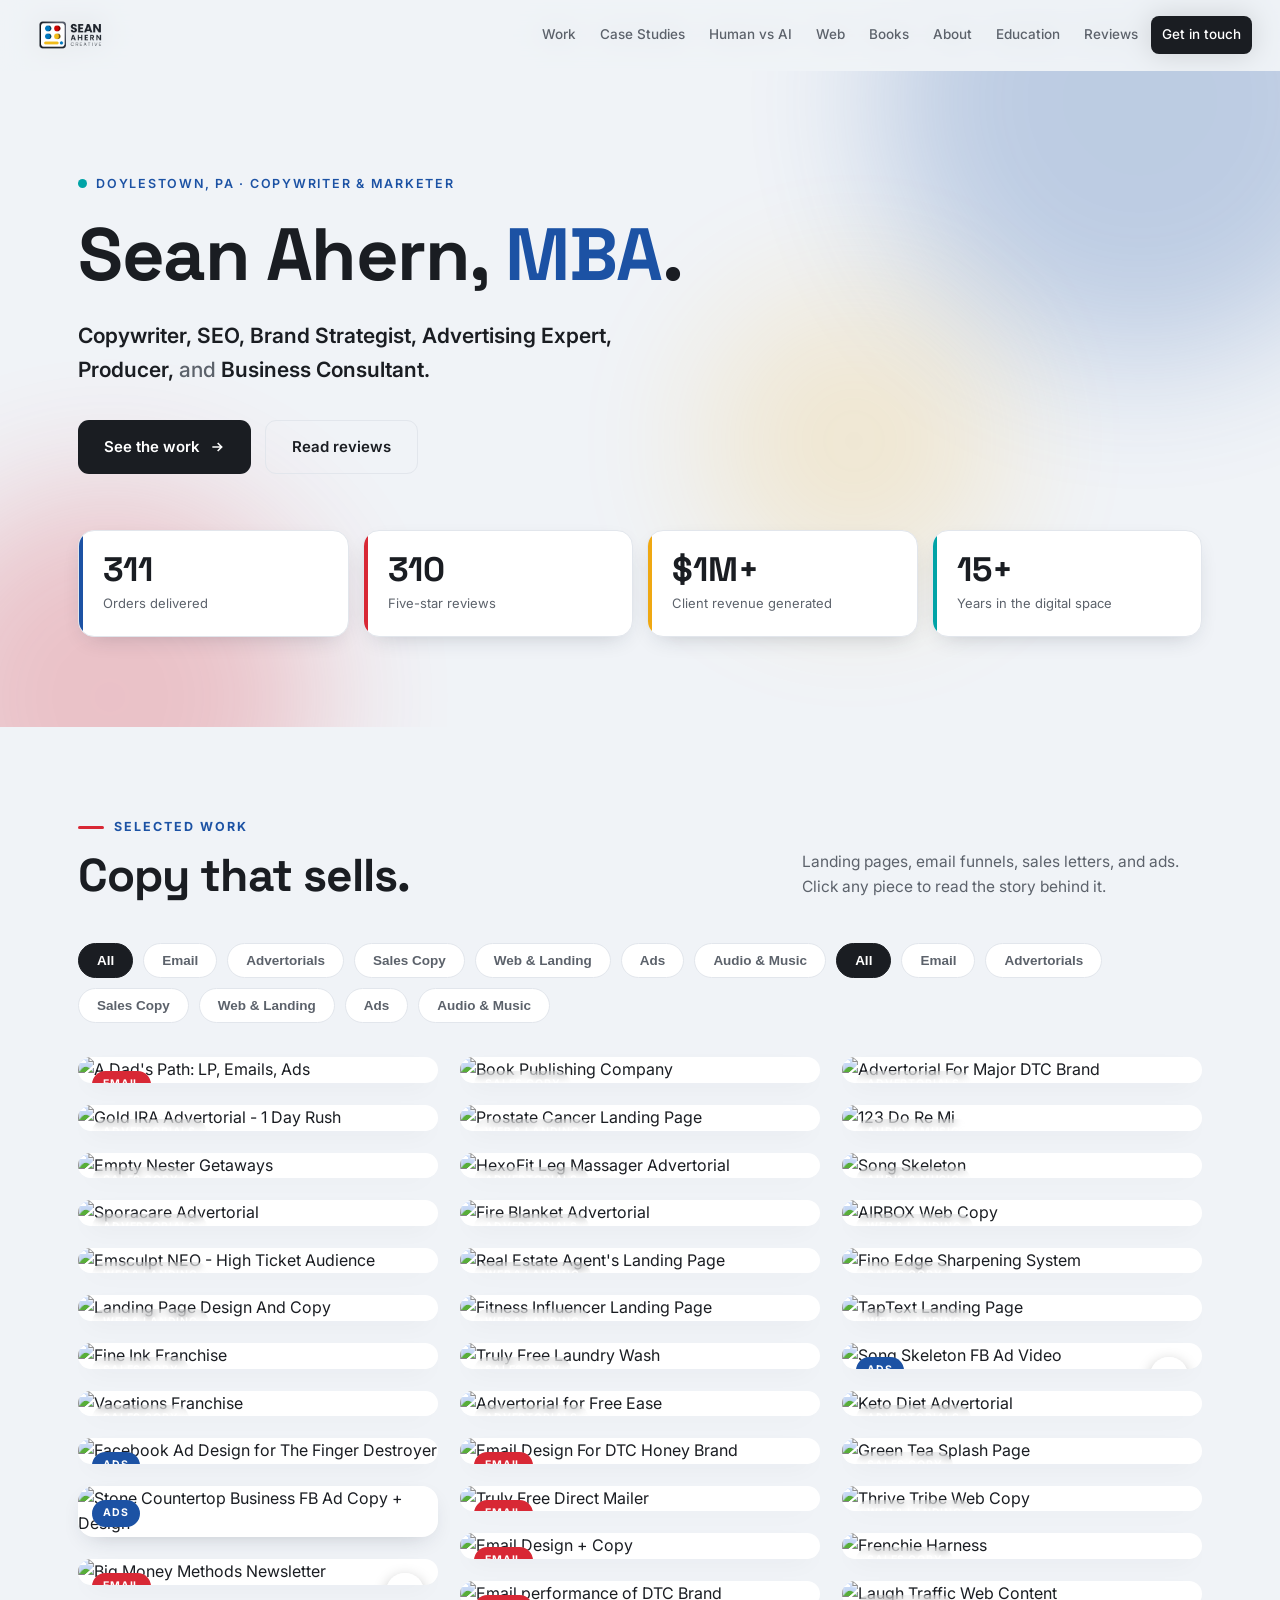
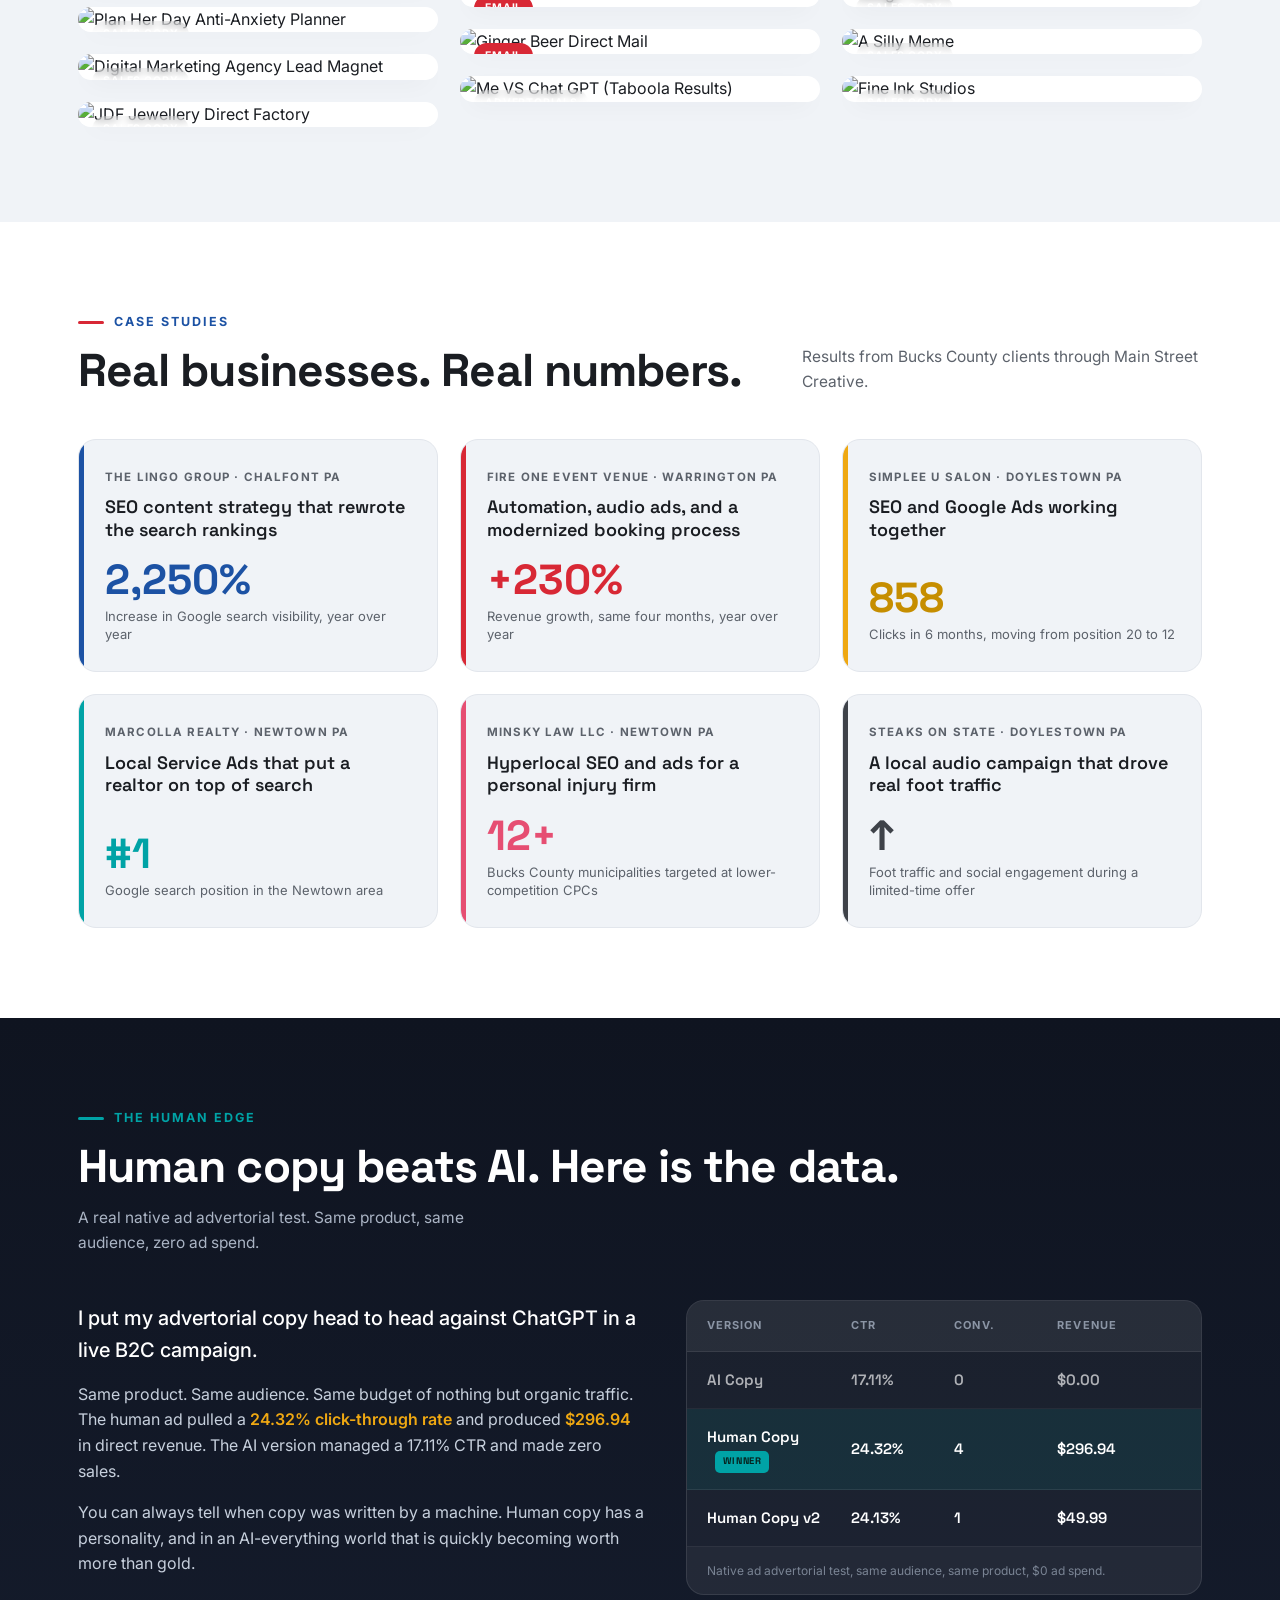
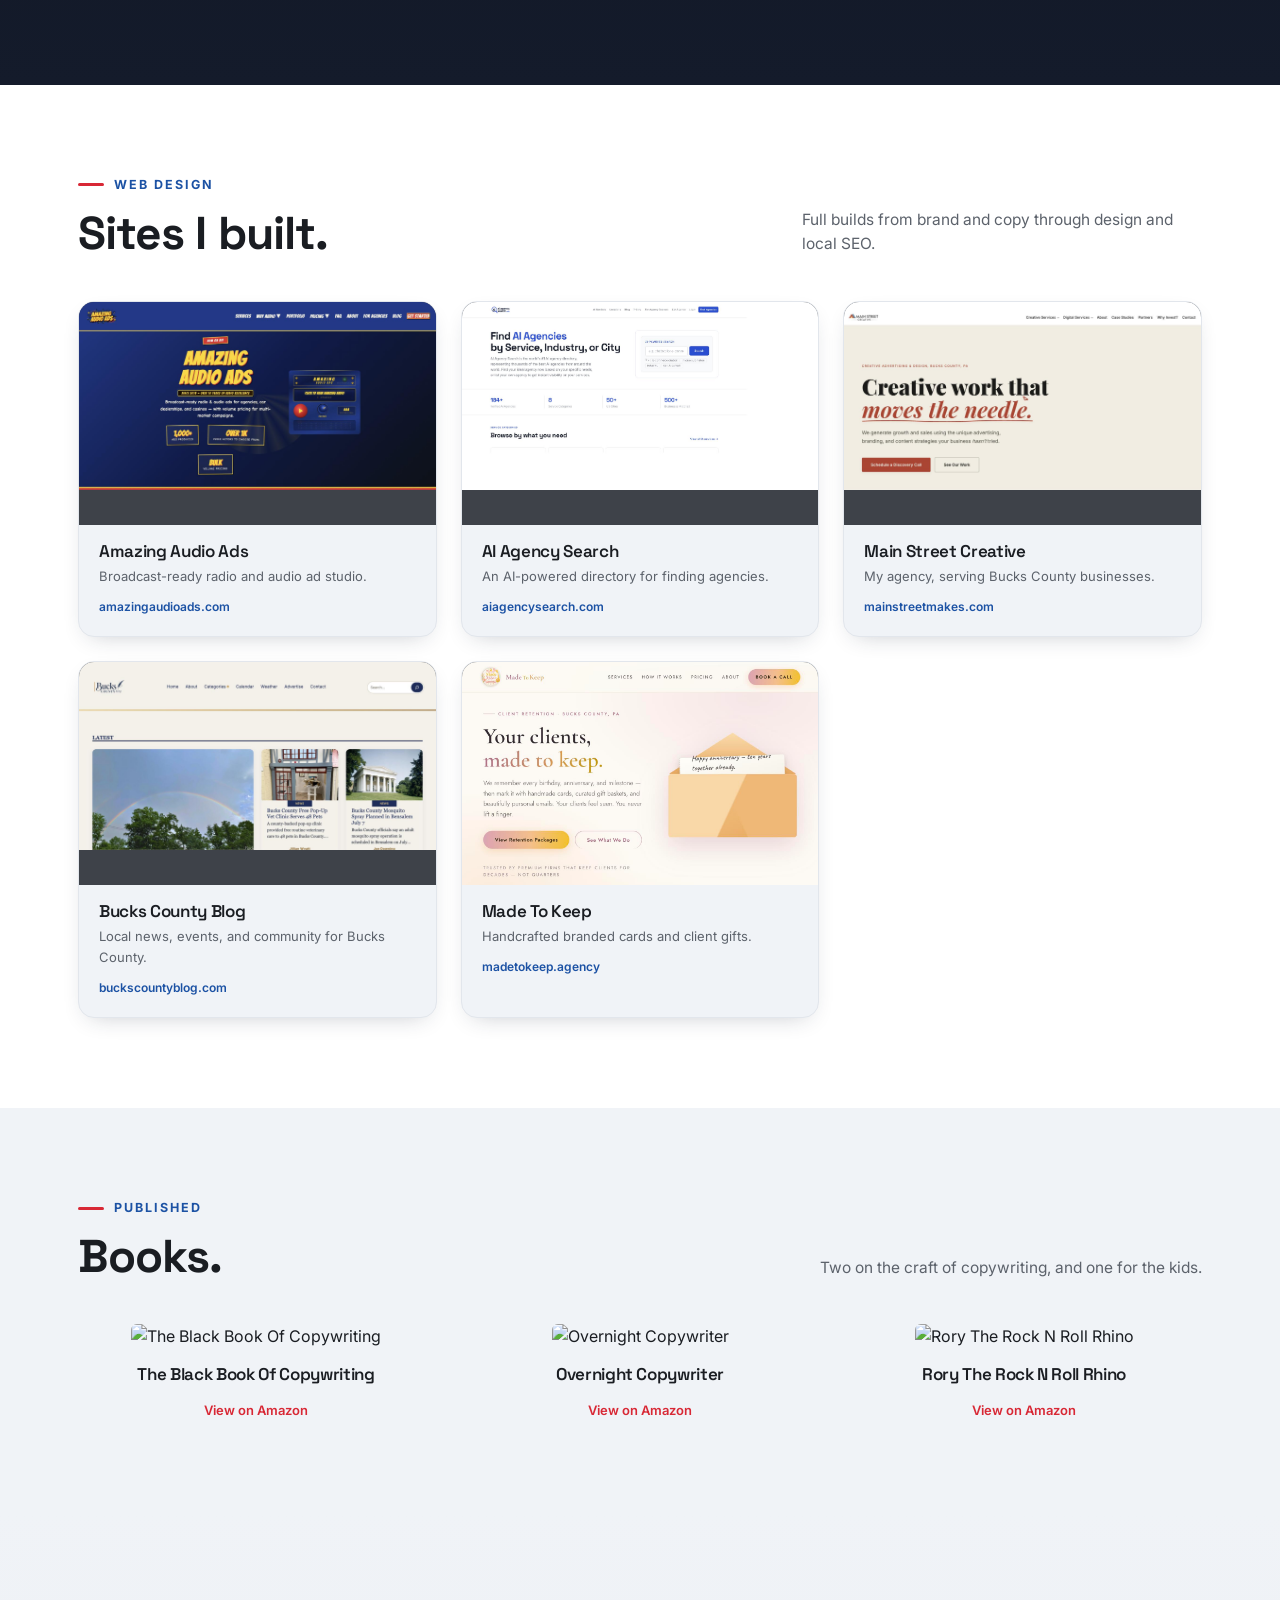
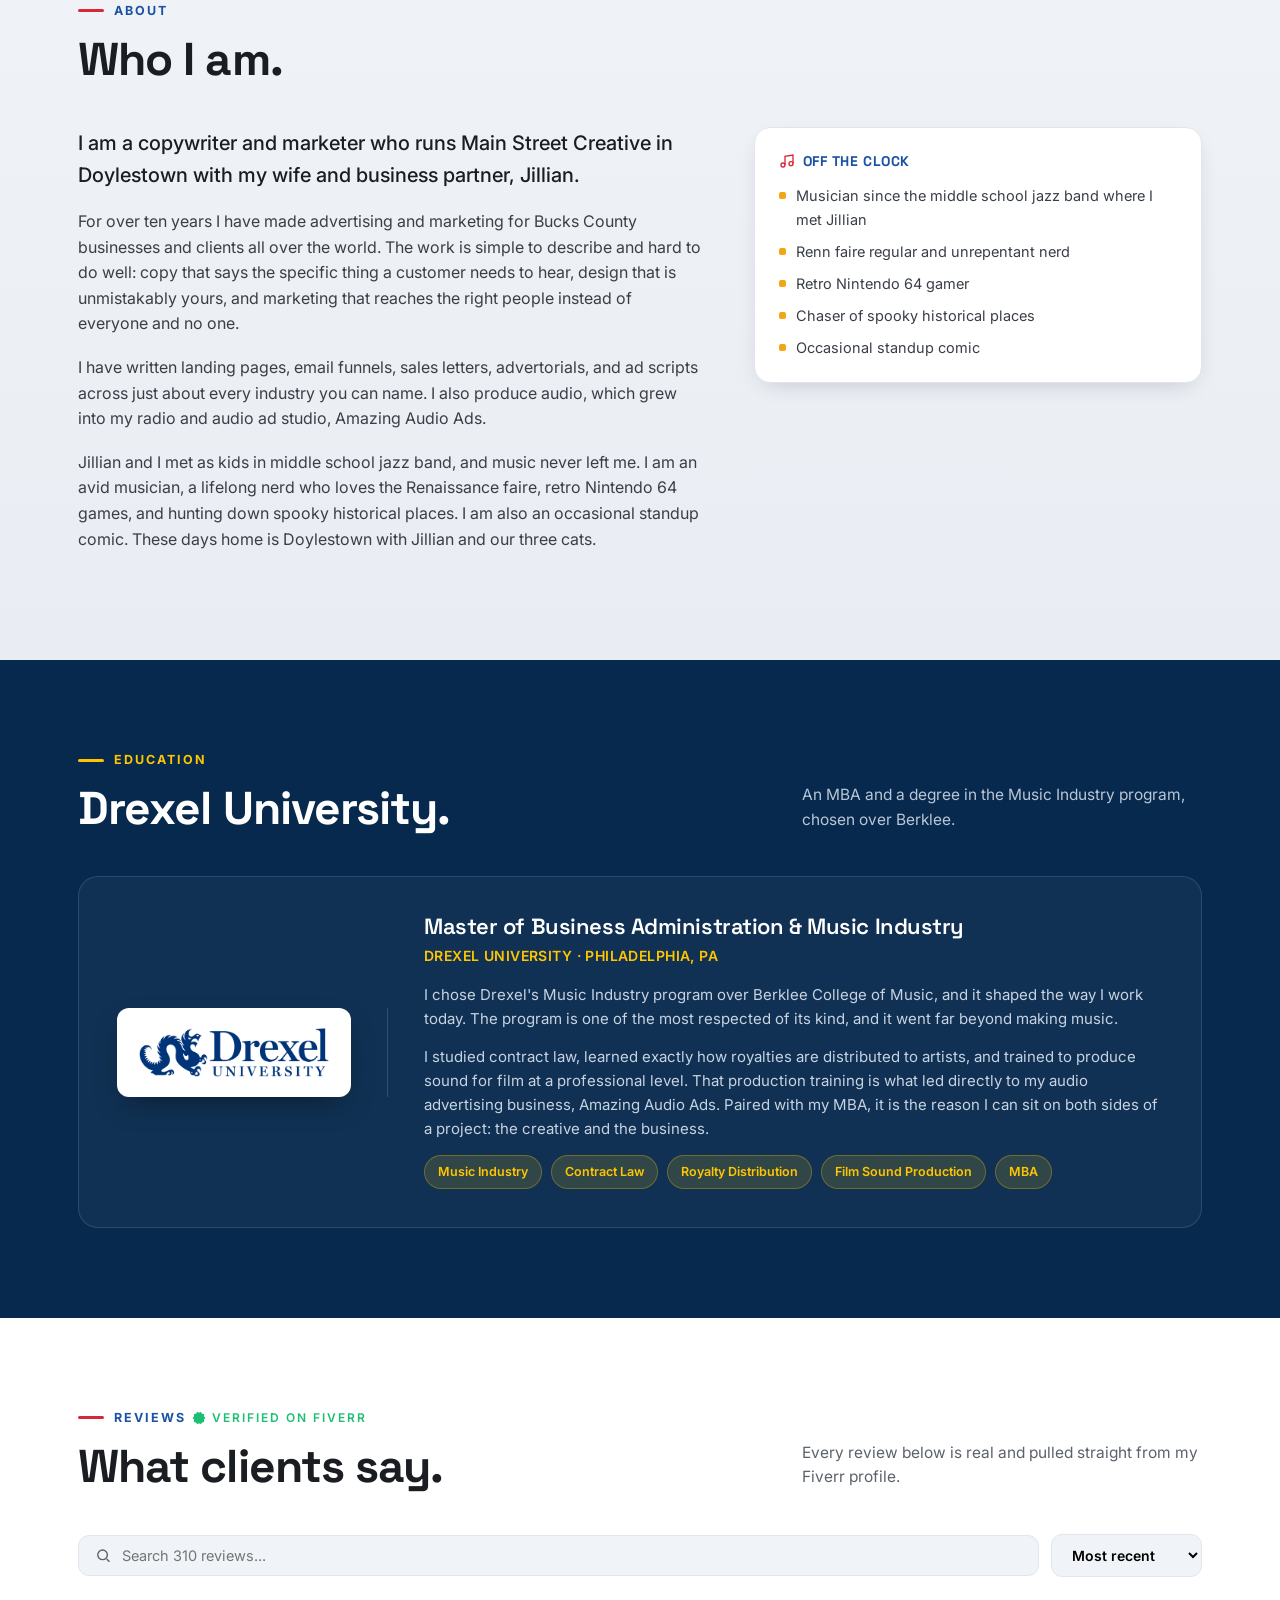
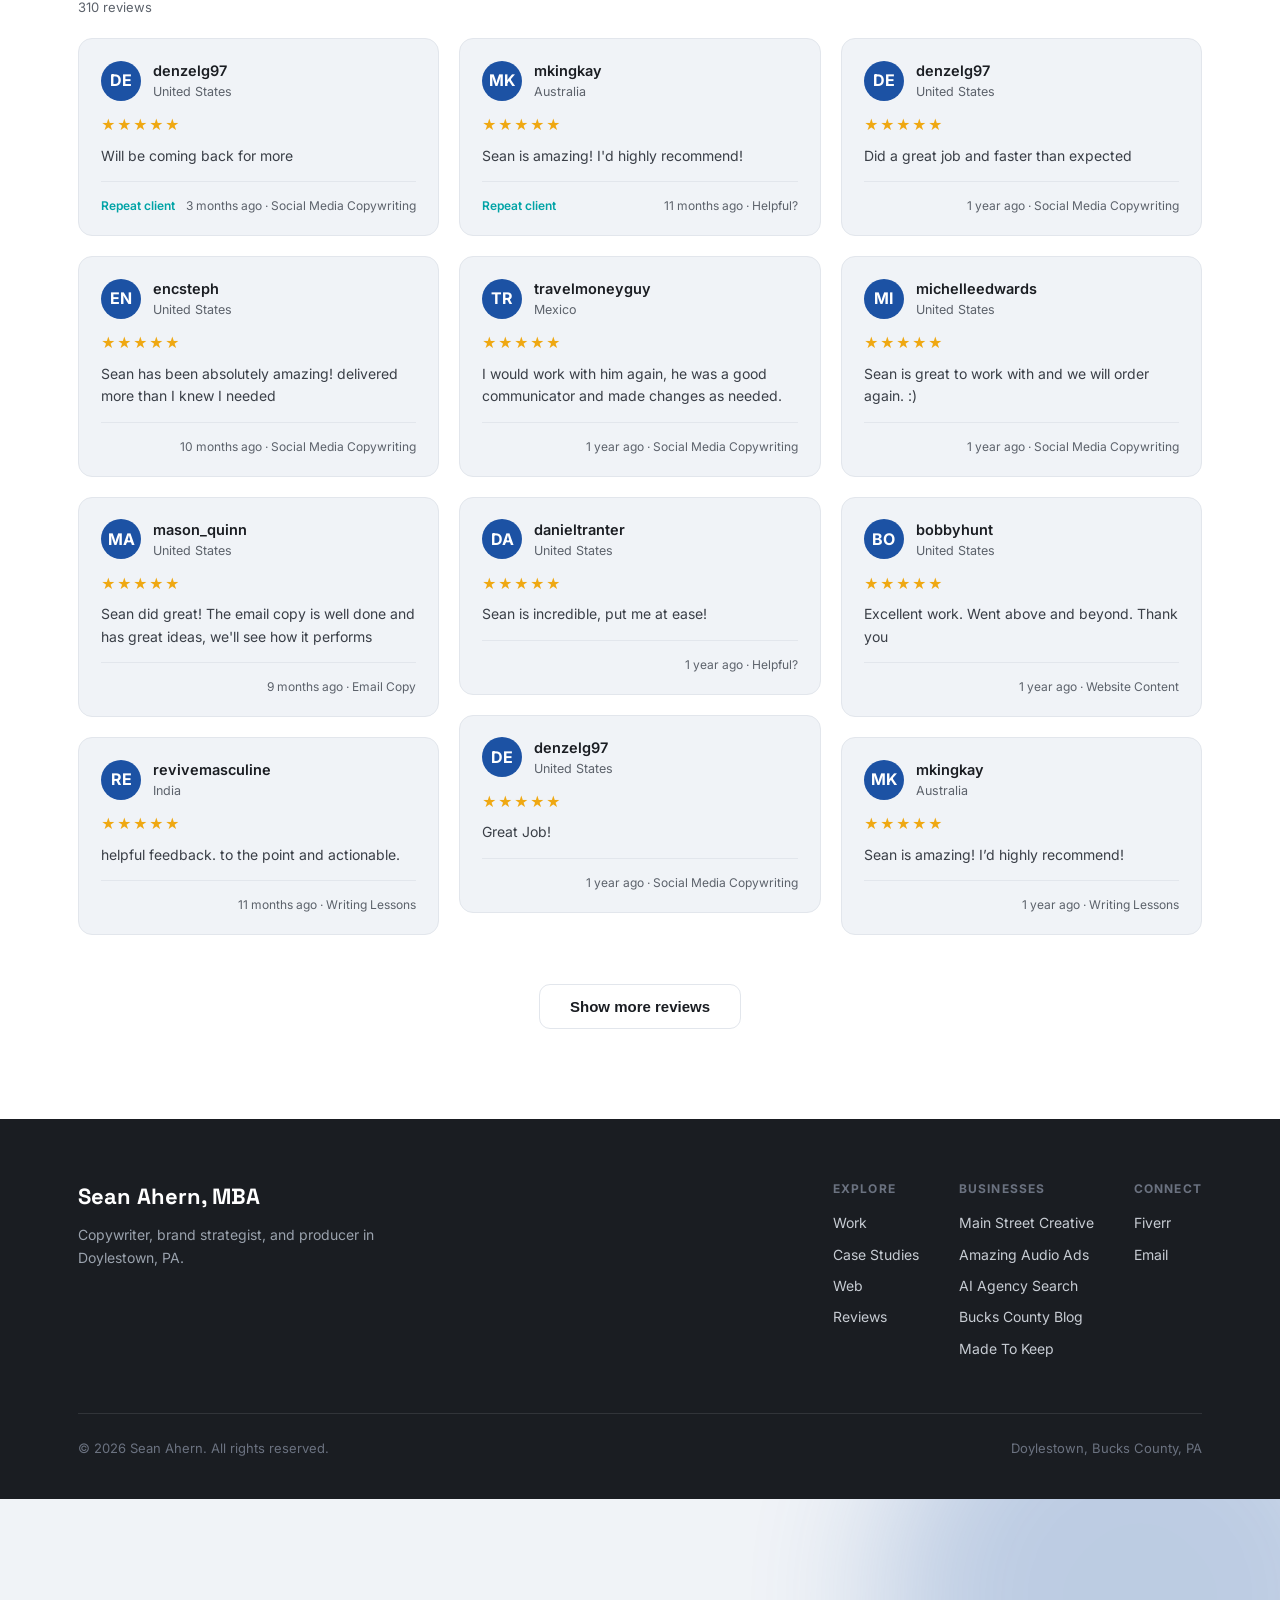
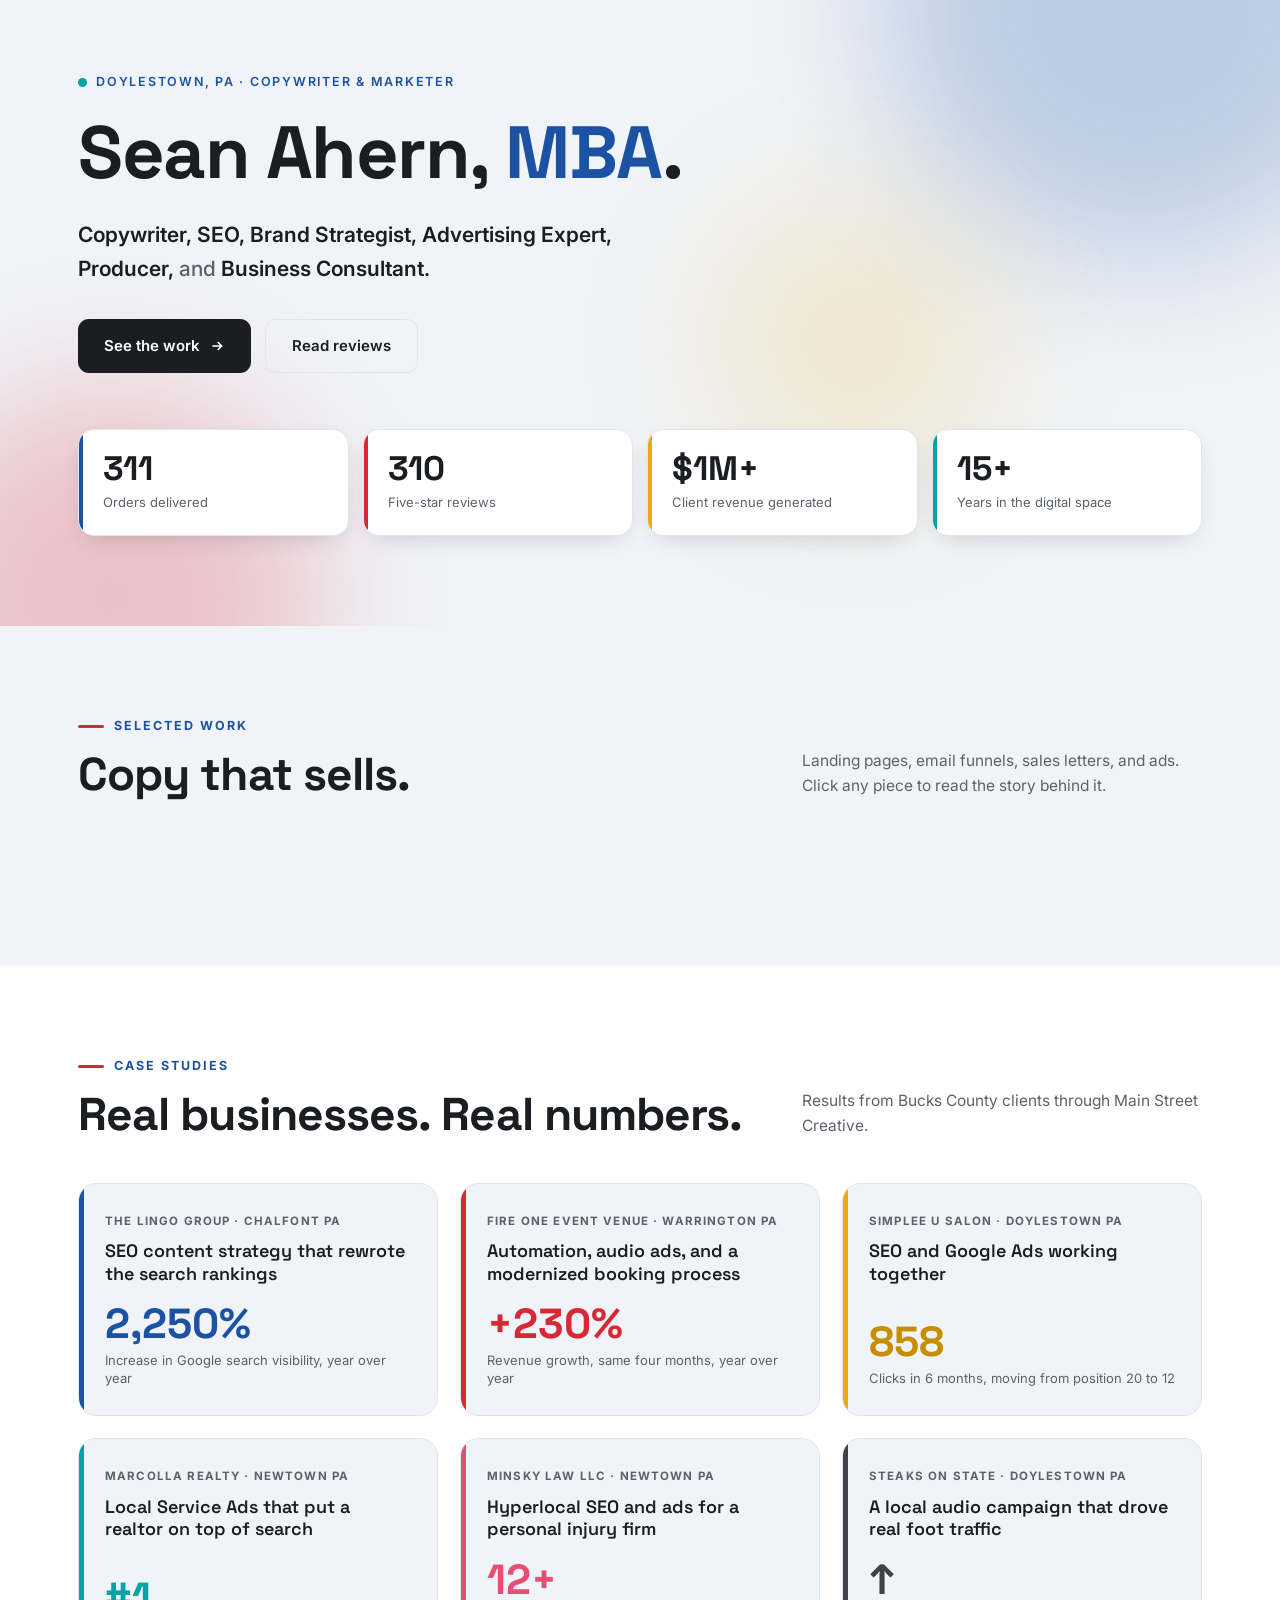
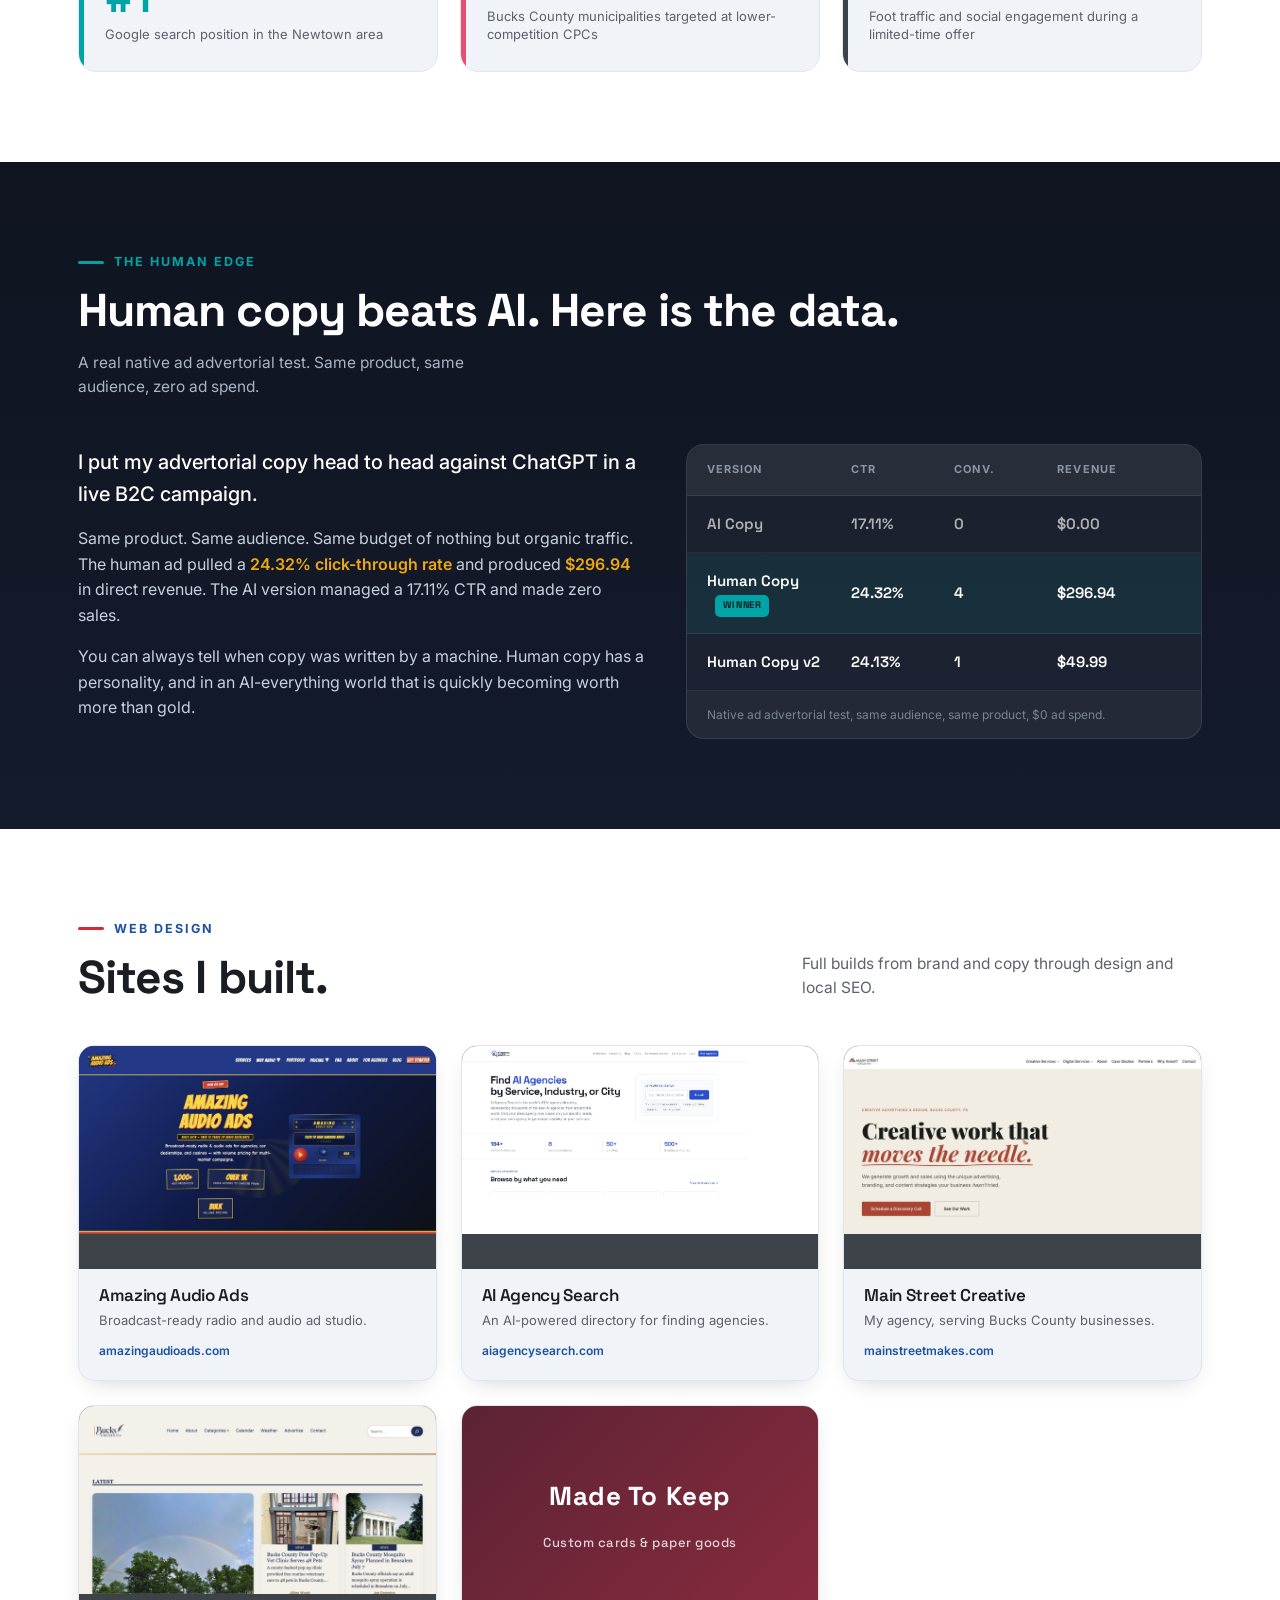
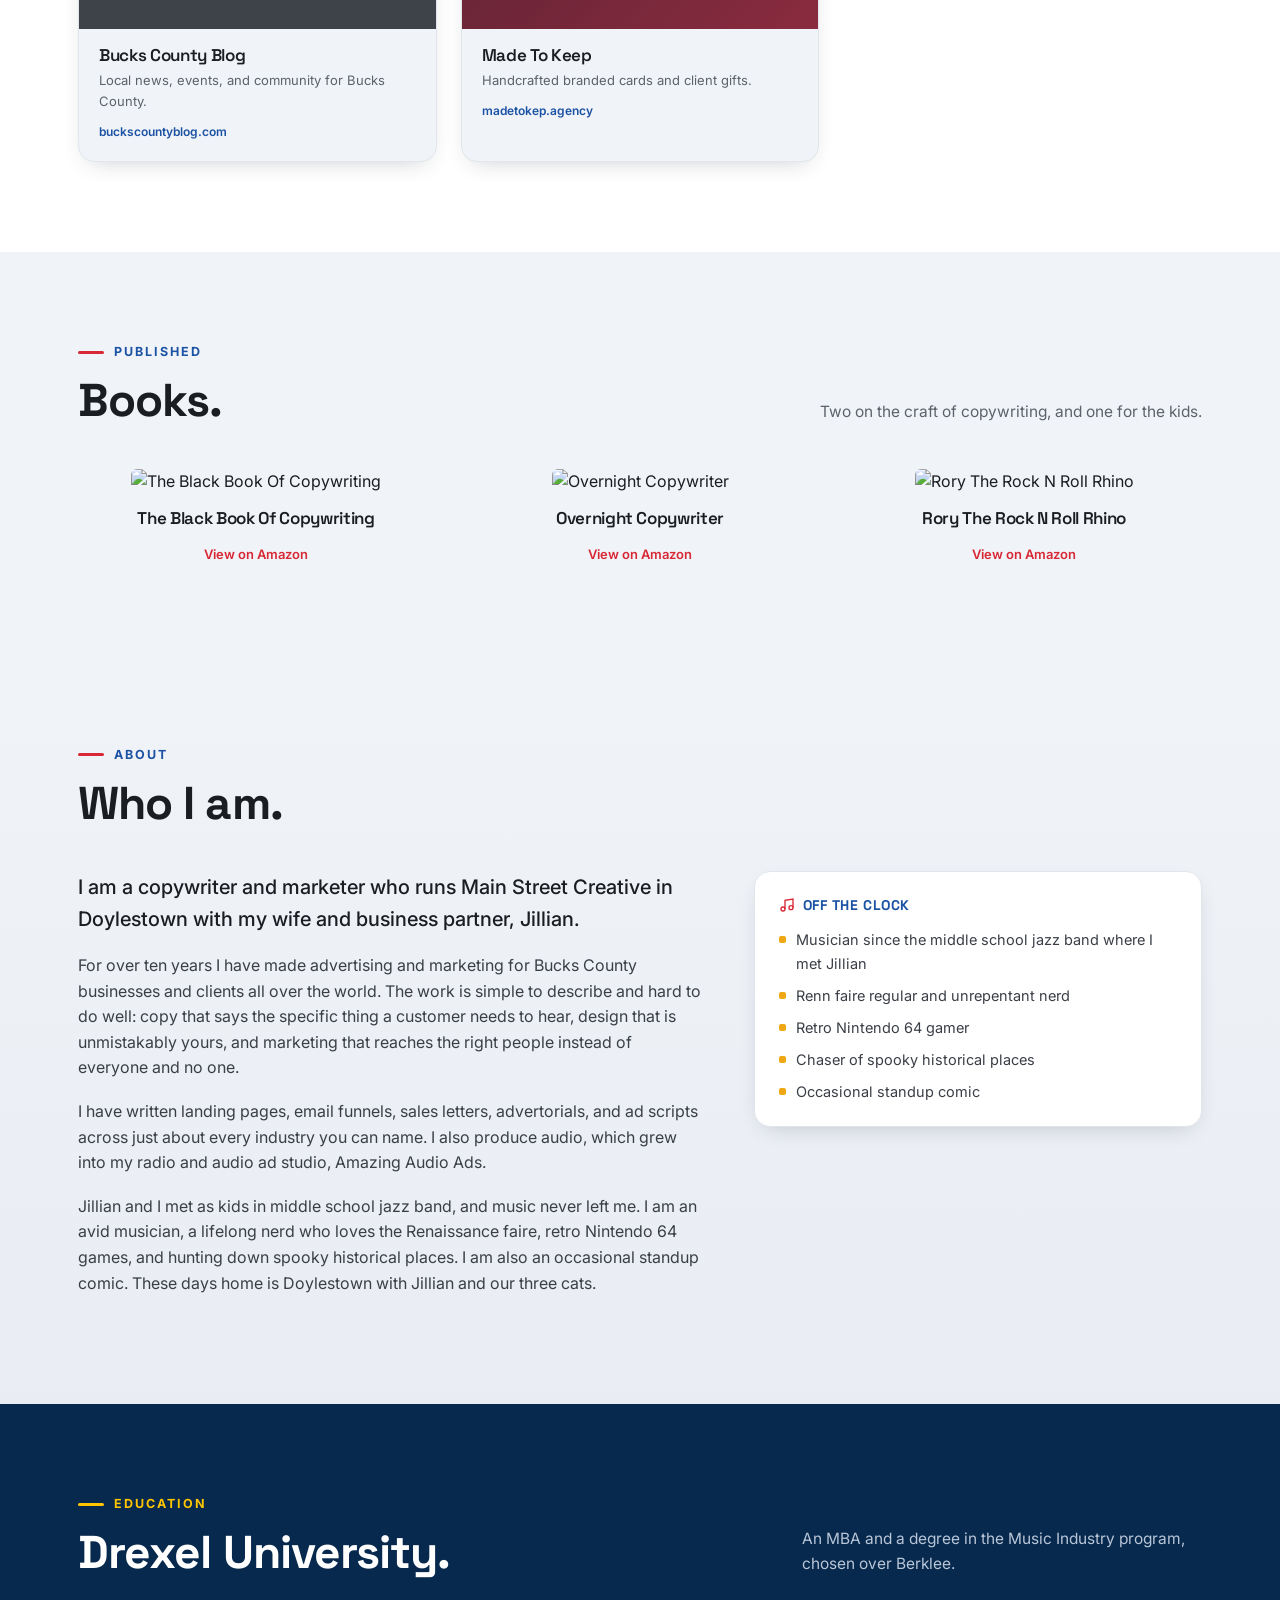
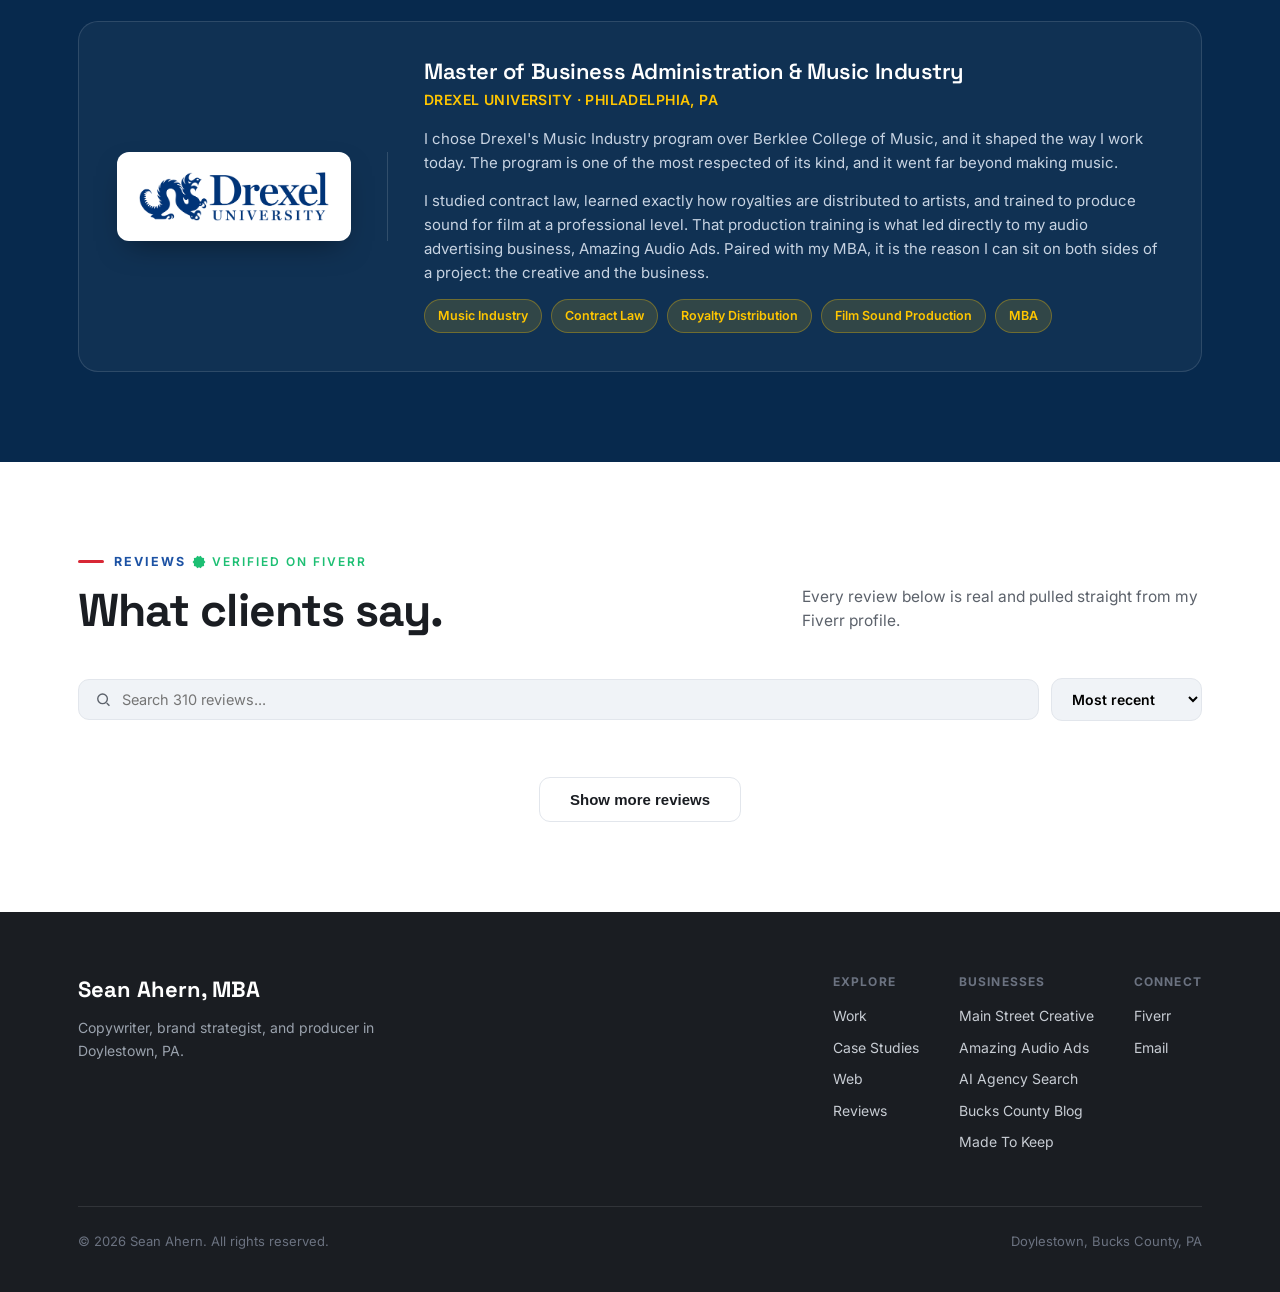
==== index.html @ 98c4e7d6 "Use logo image in header and add favicon" ====
<!DOCTYPE html>
<html lang="en">
<head>
<meta charset="UTF-8">
<meta name="viewport" content="width=device-width, initial-scale=1.0">
<title>Sean Ahern, MBA · Copywriter, Brand Strategist & Producer</title>
  <link rel="icon" type="image/png" href="favicon.png">
  <link rel="apple-touch-icon" href="favicon.png">
<meta name="description" content="Sean Ahern, MBA. Copywriter, SEO, brand strategist, advertising expert, producer, and business consultant based in Doylestown, PA.">
<link rel="preconnect" href="https://fonts.googleapis.com">
<link rel="preconnect" href="https://fonts.gstatic.com" crossorigin>
<link href="https://fonts.googleapis.com/css2?family=Inter:wght@400;500;600;700&family=Space+Grotesk:wght@500;600;700&display=swap" rel="stylesheet">
<style>
:root{
  --white:#F0F3F7; --blue:#1C52A4; --red:#D82835; --amber:#EFA812;
  --gun:#3E4249; --teal:#00A3A6; --pink:#E64E72;
  --ink:#1a1d22; --muted:#5c626b; --line:#e2e6ec; --paper:#ffffff;
  --shadow:0 18px 50px -20px rgba(30,40,60,.28); --shadow-sm:0 8px 24px -12px rgba(30,40,60,.30);
  --f-disp:"Space Grotesk","Helvetica Neue",Arial,sans-serif; --f-body:"Inter",-apple-system,system-ui,sans-serif;
}
*{margin:0;padding:0;box-sizing:border-box}
html{scroll-behavior:smooth;scroll-padding-top:84px}
body{font-family:var(--f-body);background:var(--white);color:var(--ink);line-height:1.6;-webkit-font-smoothing:antialiased;overflow-x:hidden}
img{max-width:100%;display:block}
a{color:inherit;text-decoration:none}
.wrap{max-width:1180px;margin:0 auto;padding:0 28px}
::selection{background:var(--amber);color:var(--ink)}
h1,h2,h3,.disp{font-family:var(--f-disp);letter-spacing:-.02em;line-height:1.05}
.nav{position:fixed;top:0;left:0;right:0;z-index:200;display:flex;align-items:center;justify-content:space-between;padding:16px 28px;background:rgba(240,243,247,.82);backdrop-filter:blur(14px);border-bottom:1px solid transparent;transition:.3s}
.nav.scrolled{border-bottom:1px solid var(--line);box-shadow:0 6px 24px -18px rgba(0,0,0,.4)}
.brand{font-family:var(--f-disp);font-weight:700;font-size:19px;letter-spacing:-.02em;display:flex;align-items:center}
.brand .dot{width:11px;height:11px;border-radius:3px;background:var(--red);box-shadow:5px 0 0 var(--blue),10px 0 0 var(--amber);margin-right:20px}
.nav-links{display:flex;gap:2px;align-items:center}
.nav-links a{font-size:13.5px;font-weight:500;color:var(--muted);padding:8px 11px;border-radius:8px;transition:.2s}
.nav-links a:hover{color:var(--ink);background:rgba(28,82,164,.07)}
.nav-cta{background:var(--ink);color:#fff !important;font-weight:600}
.nav-cta:hover{background:var(--blue) !important;color:#fff !important}
.burger{display:none;flex-direction:column;gap:5px;cursor:pointer;padding:8px}
.burger span{width:24px;height:2px;background:var(--ink);border-radius:2px;transition:.3s}
.hero{position:relative;padding:170px 0 90px;overflow:hidden}
.hero-bg{position:absolute;inset:0;z-index:0;pointer-events:none}
.blob{position:absolute;border-radius:50%;filter:blur(70px);opacity:.24}
.b1{width:520px;height:520px;background:var(--blue);top:-160px;right:-120px;animation:float1 16s ease-in-out infinite}
.b2{width:420px;height:420px;background:var(--red);bottom:-180px;left:-100px;animation:float2 19s ease-in-out infinite}
.b3{width:300px;height:300px;background:var(--amber);top:40%;left:55%;opacity:.16;animation:float1 22s ease-in-out infinite}
@keyframes float1{0%,100%{transform:translate(0,0)}50%{transform:translate(-40px,50px)}}
@keyframes float2{0%,100%{transform:translate(0,0)}50%{transform:translate(50px,-40px)}}
.hero .wrap{position:relative;z-index:2}
.eyebrow{display:inline-flex;align-items:center;gap:9px;font-size:12.5px;font-weight:600;letter-spacing:.14em;text-transform:uppercase;color:var(--blue);margin-bottom:22px}
.eyebrow .pulse{width:9px;height:9px;border-radius:50%;background:var(--teal);box-shadow:0 0 0 0 rgba(0,163,166,.6);animation:pulse 2s infinite}
@keyframes pulse{0%{box-shadow:0 0 0 0 rgba(0,163,166,.55)}70%{box-shadow:0 0 0 12px rgba(0,163,166,0)}100%{box-shadow:0 0 0 0 rgba(0,163,166,0)}}
h1.title{font-size:clamp(38px,6.2vw,74px);font-weight:700;max-width:15ch}
h1.title .g1{color:var(--blue)}
.roles{margin:26px 0 8px;font-size:clamp(16px,2vw,21px);font-weight:500;color:var(--muted);max-width:46ch}
.roles b{color:var(--ink);font-weight:600}
.hero-cta{margin-top:34px;display:flex;gap:14px;flex-wrap:wrap}
.btn{display:inline-flex;align-items:center;gap:9px;padding:14px 26px;border-radius:11px;font-weight:600;font-size:15px;transition:.25s;cursor:pointer;border:none}
.btn-p{background:var(--ink);color:#fff}
.btn-p:hover{background:var(--blue);transform:translateY(-2px);box-shadow:0 14px 30px -12px rgba(28,82,164,.6)}
.btn-o{background:transparent;color:var(--ink);border:1.5px solid var(--line)}
.btn-o:hover{border-color:var(--ink);transform:translateY(-2px)}
.stats{display:flex;flex-wrap:wrap;gap:14px;margin-top:56px}
.stat{flex:1;min-width:150px;padding:22px 24px;background:var(--paper);border-radius:16px;box-shadow:var(--shadow-sm);border:1px solid var(--line);position:relative;overflow:hidden}
.stat::before{content:"";position:absolute;left:0;top:0;bottom:0;width:4px}
.stat:nth-child(1)::before{background:var(--blue)}.stat:nth-child(2)::before{background:var(--red)}
.stat:nth-child(3)::before{background:var(--amber)}.stat:nth-child(4)::before{background:var(--teal)}
.stat .n{font-family:var(--f-disp);font-size:34px;font-weight:700;line-height:1}
.stat .l{font-size:13px;color:var(--muted);margin-top:6px}

section{padding:90px 0;position:relative}
.sec-head{display:flex;align-items:flex-end;justify-content:space-between;flex-wrap:wrap;gap:16px;margin-bottom:44px}
.sec-label{font-size:12.5px;font-weight:700;letter-spacing:.16em;text-transform:uppercase;color:var(--blue);display:flex;align-items:center;gap:10px;margin-bottom:14px}
.sec-label::before{content:"";width:26px;height:3px;border-radius:3px;background:var(--red)}
.sec-head h2{font-size:clamp(28px,4vw,46px);font-weight:700}
.sec-head p{color:var(--muted);max-width:40ch;font-size:15.5px}
.filters{display:flex;gap:10px;flex-wrap:wrap;margin-bottom:34px}
.chip{padding:9px 18px;border-radius:999px;font-size:13.5px;font-weight:600;background:var(--paper);border:1.5px solid var(--line);color:var(--muted);cursor:pointer;transition:.2s}
.chip:hover{border-color:var(--blue);color:var(--blue)}
.chip.on{background:var(--ink);border-color:var(--ink);color:#fff}
.masonry{column-count:3;column-gap:22px}
@media(max-width:900px){.masonry{column-count:2}}
@media(max-width:560px){.masonry{column-count:1}}
.tile{break-inside:avoid;margin-bottom:22px;position:relative;border-radius:16px;overflow:hidden;cursor:pointer;background:var(--paper);box-shadow:var(--shadow-sm);transition:transform .4s cubic-bezier(.2,.8,.2,1),box-shadow .4s;opacity:0;transform:translateY(26px)}
.tile.in{opacity:1;transform:none}
.tile:hover{transform:translateY(-6px) scale(1.012);box-shadow:var(--shadow)}
.tile img{width:100%;height:auto;display:block;transition:transform .6s ease}
.tile:hover img{transform:scale(1.05)}
.tile .ov{position:absolute;inset:0;background:linear-gradient(to top,rgba(20,24,32,.92) 0%,rgba(20,24,32,.35) 45%,transparent 72%);opacity:0;transition:.35s;display:flex;flex-direction:column;justify-content:flex-end;padding:20px}
.tile:hover .ov{opacity:1}
.tile .ov .t{color:#fff;font-family:var(--f-disp);font-weight:600;font-size:17px;line-height:1.2;transform:translateY(8px);transition:.35s .05s}
.tile:hover .ov .t{transform:none}
.tile .badge{position:absolute;top:14px;left:14px;font-size:10.5px;font-weight:700;letter-spacing:.08em;text-transform:uppercase;padding:5px 11px;border-radius:999px;color:#fff;backdrop-filter:blur(4px)}
.tile .vtag{position:absolute;top:14px;right:14px;width:38px;height:38px;border-radius:50%;background:rgba(255,255,255,.92);display:flex;align-items:center;justify-content:center;box-shadow:0 4px 14px rgba(0,0,0,.25)}
.tile .vtag svg{width:16px;height:16px;fill:var(--red);margin-left:2px}
.cat-Email{background:var(--red)}.cat-Ads{background:var(--blue)}.cat-Advertorials{background:var(--amber);color:var(--ink)!important}
.cat-Sales{background:var(--teal)}.cat-Web{background:var(--gun)}.cat-Audio{background:var(--pink)}
/* CASE STUDIES */
#cases{background:var(--paper)}
.case-grid{display:grid;grid-template-columns:repeat(3,1fr);gap:22px}
@media(max-width:900px){.case-grid{grid-template-columns:repeat(2,1fr)}}
@media(max-width:600px){.case-grid{grid-template-columns:1fr}}
.case{position:relative;border-radius:18px;padding:28px 26px;background:var(--white);border:1px solid var(--line);overflow:hidden;transition:.35s;display:flex;flex-direction:column;min-height:210px}
.case:hover{transform:translateY(-6px);box-shadow:var(--shadow);border-color:transparent}
.case::after{content:"";position:absolute;left:0;top:0;height:100%;width:5px}
.case:nth-child(6n+1)::after{background:var(--blue)}.case:nth-child(6n+2)::after{background:var(--red)}
.case:nth-child(6n+3)::after{background:var(--amber)}.case:nth-child(6n+4)::after{background:var(--teal)}
.case:nth-child(6n+5)::after{background:var(--pink)}.case:nth-child(6n+6)::after{background:var(--gun)}
.case .client{font-size:11.5px;font-weight:700;letter-spacing:.1em;text-transform:uppercase;color:var(--muted);margin-bottom:10px}
.case .headline{font-family:var(--f-disp);font-size:18px;font-weight:600;line-height:1.25;margin-bottom:auto}
.case .big{font-family:var(--f-disp);font-size:42px;font-weight:700;line-height:1;margin:18px 0 6px;color:var(--ink)}
.case:nth-child(6n+1) .big{color:var(--blue)}.case:nth-child(6n+2) .big{color:var(--red)}
.case:nth-child(6n+3) .big{color:#c68e00}.case:nth-child(6n+4) .big{color:var(--teal)}
.case:nth-child(6n+5) .big{color:var(--pink)}.case:nth-child(6n+6) .big{color:var(--gun)}
.case .metric{font-size:13px;color:var(--muted);line-height:1.4}

/* HUMAN VS AI */
#versus{background:linear-gradient(180deg,#0f1420,#141b2b);color:#fff;overflow:hidden}
#versus .sec-label{color:var(--teal)}#versus .sec-label::before{background:var(--teal)}
#versus .sec-head h2{color:#fff}#versus .sec-head p{color:#aab4c4}
.vs-wrap{display:grid;grid-template-columns:1.1fr 1fr;gap:40px;align-items:center}
@media(max-width:820px){.vs-wrap{grid-template-columns:1fr;gap:28px}}
.vs-copy p{color:#c7d0dd;font-size:16px;margin-bottom:16px}
.vs-copy .lead{font-size:20px;color:#fff;font-weight:500}
.vs-copy .em{color:var(--amber);font-weight:600}
.vs-table{background:rgba(255,255,255,.04);border:1px solid rgba(255,255,255,.12);border-radius:18px;overflow:hidden}
.vs-row{display:grid;grid-template-columns:1.4fr 1fr 1fr 1.2fr;padding:16px 20px;align-items:center;border-bottom:1px solid rgba(255,255,255,.08)}
.vs-row:last-child{border-bottom:none}
.vs-head{background:rgba(255,255,255,.06);font-size:11px;letter-spacing:.1em;text-transform:uppercase;color:#8b95a5;font-weight:700}
.vs-row .v{font-family:var(--f-disp);font-weight:600;font-size:15px}
.vs-ai{opacity:.65}
.vs-win{background:rgba(0,163,166,.1)}
.vs-win .v{color:#fff}
.vs-badge{display:inline-block;font-size:9.5px;font-weight:700;letter-spacing:.06em;background:var(--teal);color:#06231f;padding:3px 8px;border-radius:5px;margin-left:8px;vertical-align:middle}
.vs-big{font-size:19px;color:var(--teal)}
.vs-cap{font-size:12px;color:#7a8494;padding:14px 20px;background:rgba(255,255,255,.03)}
/* WEB DESIGN */
#web{background:var(--paper)}
.webgrid{display:grid;grid-template-columns:repeat(3,1fr);gap:24px}
@media(max-width:860px){.webgrid{grid-template-columns:1fr 1fr}}
@media(max-width:600px){.webgrid{grid-template-columns:1fr}}
.webcard{border-radius:16px;overflow:hidden;background:var(--white);box-shadow:var(--shadow-sm);border:1px solid var(--line);transition:.35s;display:flex;flex-direction:column}
.webcard:hover{transform:translateY(-6px);box-shadow:var(--shadow)}
.webcard .shot{aspect-ratio:16/10;overflow:hidden;position:relative;background:var(--gun)}
.webcard .shot img{width:100%;height:auto;display:block;object-fit:cover;object-position:top center}
.webcard.ph .shot{display:flex;align-items:center;justify-content:center;background:linear-gradient(135deg,#5b2333,#8a2b3f)}
.webcard.ph .shot .phlogo{font-family:var(--f-disp);font-weight:700;font-size:26px;color:#fff;text-align:center;letter-spacing:.02em;padding:20px}
.webcard .meta{padding:18px 20px}
.webcard .meta h3{font-size:17px;font-weight:600;margin-bottom:5px}
.webcard .meta p{font-size:13px;color:var(--muted)}
.webcard .meta .u{font-size:12px;font-weight:600;color:var(--blue);margin-top:10px;display:inline-block}
/* BOOKS */
.books{display:grid;grid-template-columns:repeat(3,1fr);gap:28px}
@media(max-width:800px){.books{grid-template-columns:1fr}}
.book{display:flex;flex-direction:column;align-items:center;text-align:center;gap:16px}
.book .cov{position:relative;transition:.4s}
.book:hover .cov{transform:translateY(-8px) rotate(-1.5deg)}
.book .cov img{border-radius:6px;box-shadow:0 20px 45px -18px rgba(0,0,0,.5);max-height:300px;width:auto}
.book h3{font-size:17px;font-weight:600}
.book .link{font-size:13px;font-weight:600;color:var(--red)}

/* ABOUT */
#about{background:linear-gradient(180deg,var(--white),#e9edf3)}
.about-grid{display:grid;grid-template-columns:1.4fr 1fr;gap:48px;align-items:start}
@media(max-width:820px){.about-grid{grid-template-columns:1fr}}
.about-copy p{font-size:16px;color:#3a3f47;margin-bottom:18px}
.about-copy p.lead{font-size:20px;color:var(--ink);font-weight:500}
.pcard{background:var(--paper);border-radius:16px;padding:22px 24px;box-shadow:var(--shadow-sm);border:1px solid var(--line)}
.pcard h4{font-family:var(--f-disp);font-size:14px;letter-spacing:.04em;text-transform:uppercase;color:var(--blue);margin-bottom:12px;display:flex;align-items:center;gap:8px}
.pcard ul{list-style:none;display:flex;flex-direction:column;gap:9px}
.pcard li{font-size:14.5px;color:#3a3f47;display:flex;gap:10px;align-items:flex-start}
.pcard li::before{content:"";width:7px;height:7px;border-radius:2px;background:var(--amber);margin-top:8px;flex:none}
/* EDUCATION */
#edu{background:#07294D;color:#fff;position:relative;overflow:hidden}
#edu .sec-label{color:#FFC600}#edu .sec-label::before{background:#FFC600}
#edu .sec-head h2{color:#fff}#edu .sec-head p{color:#b9c6d8}
.edu-wrap{display:grid;grid-template-columns:auto 1fr;gap:36px;align-items:center;background:rgba(255,255,255,.04);border:1px solid rgba(255,255,255,.12);border-radius:20px;padding:38px}
@media(max-width:720px){.edu-wrap{grid-template-columns:1fr;text-align:center}}
.drexel-logo{display:flex;flex-direction:column;align-items:center;gap:16px;padding-right:36px;border-right:1px solid rgba(255,255,255,.14)}
@media(max-width:720px){.drexel-logo{border-right:none;border-bottom:1px solid rgba(255,255,255,.14);padding-right:0;padding-bottom:26px}}
.drexel-logo .logobox{background:#fff;border-radius:12px;padding:20px 22px;box-shadow:0 12px 30px -12px rgba(0,0,0,.5)}
.drexel-logo .logobox img{width:190px;height:auto;display:block}
.edu-body h3{font-size:22px;font-weight:600;margin-bottom:6px}
.edu-body .deg{color:#FFC600;font-weight:600;font-size:14px;letter-spacing:.03em;margin-bottom:16px}
.edu-body p{color:#c7d3e2;font-size:15px;margin-bottom:14px}
.edu-tags{display:flex;gap:9px;flex-wrap:wrap;margin-top:8px}
.edu-tag{font-size:12.5px;font-weight:600;background:rgba(255,198,0,.14);color:#FFC600;border:1px solid rgba(255,198,0,.3);padding:6px 13px;border-radius:999px}
/* LIGHTBOX */
.lb{position:fixed;inset:0;z-index:500;background:rgba(15,19,26,.86);backdrop-filter:blur(8px);display:none;align-items:center;justify-content:center;padding:32px;opacity:0;transition:opacity .3s}
.lb.on{display:flex;opacity:1}
.lb-inner{background:var(--paper);border-radius:18px;max-width:920px;width:100%;max-height:90vh;overflow:hidden;display:grid;grid-template-columns:1.5fr 1fr;transform:scale(.94);transition:transform .3s;box-shadow:0 40px 100px -20px rgba(0,0,0,.6)}
.lb.on .lb-inner{transform:none}
@media(max-width:760px){.lb-inner{grid-template-columns:1fr;max-height:92vh;overflow-y:auto}}
.lb-media{background:#0d1016;display:flex;align-items:center;justify-content:center;min-height:300px}
.lb-media img,.lb-media video{width:100%;height:100%;max-height:90vh;object-fit:contain}
.lb-side{padding:34px;display:flex;flex-direction:column;overflow-y:auto}
.lb-side .badge{align-self:flex-start;font-size:11px;font-weight:700;letter-spacing:.08em;text-transform:uppercase;padding:6px 13px;border-radius:999px;color:#fff;margin-bottom:16px}
.lb-side h3{font-size:24px;font-weight:700;margin-bottom:14px}
.lb-side p{font-size:15px;color:#3a3f47;line-height:1.7}
.lb-close{position:absolute;top:20px;right:24px;width:44px;height:44px;border-radius:50%;background:rgba(255,255,255,.14);border:none;color:#fff;font-size:22px;cursor:pointer;z-index:3;transition:.2s}
.lb-close:hover{background:var(--red);transform:rotate(90deg)}
.lb-nav{position:absolute;top:50%;transform:translateY(-50%);width:50px;height:50px;border-radius:50%;background:rgba(255,255,255,.14);border:none;color:#fff;font-size:24px;cursor:pointer;z-index:3;transition:.2s}
.lb-nav:hover{background:var(--blue)}
.lb-prev{left:24px}.lb-next{right:24px}
@media(max-width:760px){.lb-nav{display:none}}

/* REVIEWS */
#reviews{background:var(--paper)}
.rv-tools{display:flex;gap:12px;flex-wrap:wrap;margin-bottom:20px;align-items:center}
.rv-search{flex:1;min-width:220px;display:flex;align-items:center;gap:10px;background:var(--white);border:1.5px solid var(--line);border-radius:11px;padding:11px 16px}
.rv-search input{border:none;background:none;outline:none;font-size:14.5px;width:100%;font-family:inherit}
.rv-sort{background:var(--white);border:1.5px solid var(--line);border-radius:11px;padding:11px 16px;font-size:14px;font-weight:600;font-family:inherit;cursor:pointer}
.fv-tag{display:inline-flex;align-items:center;gap:6px;font-size:12px;font-weight:600;color:#1dbf73}
.fv-tag svg{width:14px;height:14px}
.rv-grid{columns:3;column-gap:20px}
@media(max-width:900px){.rv-grid{columns:2}}
@media(max-width:600px){.rv-grid{columns:1}}
.rv{break-inside:avoid;margin-bottom:20px;background:var(--white);border:1px solid var(--line);border-radius:14px;padding:20px 22px}
.rv-top{display:flex;align-items:center;gap:12px;margin-bottom:12px}
.rv-av{width:40px;height:40px;border-radius:50%;background:var(--blue);color:#fff;display:flex;align-items:center;justify-content:center;font-weight:700;font-size:16px;flex:none}
.rv-u{font-weight:600;font-size:14.5px}
.rv-c{font-size:12.5px;color:var(--muted)}
.rv-stars{color:var(--amber);font-size:14px;letter-spacing:1px;margin-bottom:8px}
.rv-body{font-size:14px;color:#3a3f47;line-height:1.6}
.rv-foot{display:flex;justify-content:space-between;align-items:center;margin-top:14px;padding-top:14px;border-top:1px solid var(--line);font-size:12px;color:var(--muted)}
.rv-repeat{color:var(--teal);font-weight:600}
.rv-more{display:block;margin:36px auto 0;padding:13px 30px}
.rv-count{font-size:13px;color:var(--muted);margin-bottom:20px}
footer{background:var(--ink);color:#fff;padding:60px 0 40px}
.foot-grid{display:flex;justify-content:space-between;align-items:flex-start;flex-wrap:wrap;gap:30px}
.foot-brand{font-family:var(--f-disp);font-size:22px;font-weight:700}
.foot-brand p{font-size:14px;color:#9aa2ad;font-weight:400;margin-top:10px;max-width:34ch;font-family:var(--f-body)}
.foot-links{display:flex;gap:40px;flex-wrap:wrap}
.foot-col h5{font-size:12px;letter-spacing:.1em;text-transform:uppercase;color:#6b7280;margin-bottom:14px}
.foot-col a{display:block;font-size:14px;color:#c7ccd3;margin-bottom:9px;transition:.2s}
.foot-col a:hover{color:var(--amber)}
.foot-bot{margin-top:44px;padding-top:24px;border-top:1px solid rgba(255,255,255,.1);font-size:13px;color:#6b7280;display:flex;justify-content:space-between;flex-wrap:wrap;gap:10px}
.reveal{opacity:0;transform:translateY(30px);transition:opacity .7s cubic-bezier(.2,.8,.2,1),transform .7s cubic-bezier(.2,.8,.2,1)}
.reveal.in{opacity:1;transform:none}
.reveal.d1{transition-delay:.08s}.reveal.d2{transition-delay:.16s}.reveal.d3{transition-delay:.24s}
@media(max-width:820px){
  .nav-links{position:fixed;top:0;right:0;bottom:0;width:78%;max-width:320px;background:var(--paper);flex-direction:column;align-items:flex-start;padding:90px 28px;gap:2px;transform:translateX(100%);transition:.35s;box-shadow:-20px 0 50px -20px rgba(0,0,0,.3);overflow-y:auto}
  .nav-links.open{transform:none}
  .nav-links a{width:100%;font-size:16px;padding:12px 0}
  .burger{display:flex}
}
</style>
</head>
<body>

<nav class="nav" id="nav">
  <a href="#top" class="brand"><img src="logo-full.png" alt="Sean Ahern Creative" style="height:34px;width:auto;display:block"></a>
  <div class="nav-links" id="navlinks">
    <a href="#work">Work</a>
    <a href="#cases">Case Studies</a>
    <a href="#versus">Human vs AI</a>
    <a href="#web">Web</a>
    <a href="#books">Books</a>
    <a href="#about">About</a>
    <a href="#edu">Education</a>
    <a href="#reviews">Reviews</a>
    <a href="mailto:sean@mainstreetmakes.com" class="nav-cta">Get in touch</a>
  </div>
  <div class="burger" id="burger"><span></span><span></span><span></span></div>
</nav>
<header class="hero" id="top">
  <div class="hero-bg"><div class="blob b1"></div><div class="blob b2"></div><div class="blob b3"></div></div>
  <div class="wrap">
    <div class="eyebrow reveal"><span class="pulse"></span>Doylestown, PA &middot; Copywriter &amp; Marketer</div>
    <h1 class="title reveal d1">Sean Ahern, <span class="g1">MBA</span>.</h1>
    <p class="roles reveal d2"><b>Copywriter, SEO, Brand Strategist, Advertising Expert, Producer,</b> and <b>Business Consultant.</b></p>
    <div class="hero-cta reveal d3">
      <a href="#work" class="btn btn-p">See the work
        <svg width="16" height="16" viewBox="0 0 24 24" fill="none" stroke="currentColor" stroke-width="2.4"><path d="M5 12h14M13 6l6 6-6 6"/></svg>
      </a>
      <a href="#reviews" class="btn btn-o">Read reviews</a>
    </div>
    <div class="stats reveal d3">
      <div class="stat"><div class="n">311</div><div class="l">Orders delivered</div></div>
      <div class="stat"><div class="n">310</div><div class="l">Five-star reviews</div></div>
      <div class="stat"><div class="n">$1M+</div><div class="l">Client revenue generated</div></div>
      <div class="stat"><div class="n">15+</div><div class="l">Years in the digital space</div></div>
    </div>
  </div>
</header>

<section id="work">
  <div class="wrap">
    <div class="sec-head reveal">
      <div><div class="sec-label">Selected Work</div><h2>Copy that sells.</h2></div>
      <p>Landing pages, email funnels, sales letters, and ads. Click any piece to read the story behind it.</p>
    </div>
    <div class="filters reveal" id="filters"></div>
    <div class="masonry" id="masonry"></div>
  </div>
</section>

<section id="cases">
  <div class="wrap">
    <div class="sec-head reveal">
      <div><div class="sec-label">Case Studies</div><h2>Real businesses. Real numbers.</h2></div>
      <p>Results from Bucks County clients through Main Street Creative.</p>
    </div>
    <div class="case-grid">
      <div class="case reveal"><div class="client">The Lingo Group &middot; Chalfont PA</div><div class="headline">SEO content strategy that rewrote the search rankings</div><div class="big">2,250%</div><div class="metric">Increase in Google search visibility, year over year</div></div>
      <div class="case reveal d1"><div class="client">Fire One Event Venue &middot; Warrington PA</div><div class="headline">Automation, audio ads, and a modernized booking process</div><div class="big">+230%</div><div class="metric">Revenue growth, same four months, year over year</div></div>
      <div class="case reveal d2"><div class="client">Simplee U Salon &middot; Doylestown PA</div><div class="headline">SEO and Google Ads working together</div><div class="big">858</div><div class="metric">Clicks in 6 months, moving from position 20 to 12</div></div>
      <div class="case reveal"><div class="client">Marcolla Realty &middot; Newtown PA</div><div class="headline">Local Service Ads that put a realtor on top of search</div><div class="big">#1</div><div class="metric">Google search position in the Newtown area</div></div>
      <div class="case reveal d1"><div class="client">Minsky Law LLC &middot; Newtown PA</div><div class="headline">Hyperlocal SEO and ads for a personal injury firm</div><div class="big">12+</div><div class="metric">Bucks County municipalities targeted at lower-competition CPCs</div></div>
      <div class="case reveal d2"><div class="client">Steaks on State &middot; Doylestown PA</div><div class="headline">A local audio campaign that drove real foot traffic</div><div class="big">&#8593;</div><div class="metric">Foot traffic and social engagement during a limited-time offer</div></div>
    </div>
  </div>
</section>

<section id="versus">
  <div class="wrap">
    <div class="sec-head reveal">
      <div><div class="sec-label">The Human Edge</div><h2>Human copy beats AI. Here is the data.</h2></div>
      <p>A real native ad advertorial test. Same product, same audience, zero ad spend.</p>
    </div>
    <div class="vs-wrap">
      <div class="vs-copy reveal">
        <p class="lead">I put my advertorial copy head to head against ChatGPT in a live B2C campaign.</p>
        <p>Same product. Same audience. Same budget of nothing but organic traffic. The human ad pulled a <span class="em">24.32% click-through rate</span> and produced <span class="em">$296.94</span> in direct revenue. The AI version managed a 17.11% CTR and made zero sales.</p>
        <p>You can always tell when copy was written by a machine. Human copy has a personality, and in an AI-everything world that is quickly becoming worth more than gold.</p>
      </div>
      <div class="vs-table reveal d1">
        <div class="vs-row vs-head"><span>Version</span><span>CTR</span><span>Conv.</span><span>Revenue</span></div>
        <div class="vs-row vs-ai"><span class="v">AI Copy</span><span class="v">17.11%</span><span class="v">0</span><span class="v">$0.00</span></div>
        <div class="vs-row vs-win"><span class="v">Human Copy<span class="vs-badge">WINNER</span></span><span class="v">24.32%</span><span class="v">4</span><span class="v vs-big">$296.94</span></div>
        <div class="vs-row"><span class="v">Human Copy v2</span><span class="v">24.13%</span><span class="v">1</span><span class="v">$49.99</span></div>
        <div class="vs-cap">Native ad advertorial test, same audience, same product, $0 ad spend.</div>
      </div>
    </div>
  </div>
</section>

<section id="web">
  <div class="wrap">
    <div class="sec-head reveal">
      <div><div class="sec-label">Web Design</div><h2>Sites I built.</h2></div>
      <p>Full builds from brand and copy through design and local SEO.</p>
    </div>
    <div class="webgrid">
      <a href="https://amazingaudioads.com" target="_blank" rel="noopener" class="webcard reveal">
        <div class="shot"><img loading="lazy" src="web-amazingaudioads.jpg" alt="Amazing Audio Ads"></div>
        <div class="meta"><h3>Amazing Audio Ads</h3><p>Broadcast-ready radio and audio ad studio.</p><span class="u">amazingaudioads.com</span></div>
      </a>
      <a href="https://aiagencysearch.com" target="_blank" rel="noopener" class="webcard reveal d1">
        <div class="shot"><img loading="lazy" src="web-aiagencysearch.jpg" alt="AI Agency Search"></div>
        <div class="meta"><h3>AI Agency Search</h3><p>An AI-powered directory for finding agencies.</p><span class="u">aiagencysearch.com</span></div>
      </a>
      <a href="https://mainstreetmakes.com" target="_blank" rel="noopener" class="webcard reveal d2">
        <div class="shot"><img loading="lazy" src="web-mainstreet.jpg" alt="Main Street Creative"></div>
        <div class="meta"><h3>Main Street Creative</h3><p>My agency, serving Bucks County businesses.</p><span class="u">mainstreetmakes.com</span></div>
      </a>
      <a href="https://buckscountyblog.com" target="_blank" rel="noopener" class="webcard reveal">
        <div class="shot"><img loading="lazy" src="web-buckscountyblog.jpg" alt="Bucks County Blog"></div>
        <div class="meta"><h3>Bucks County Blog</h3><p>Local news, events, and community for Bucks County.</p><span class="u">buckscountyblog.com</span></div>
      </a>
      <a href="https://madetokeep.agency" target="_blank" rel="noopener" class="webcard reveal d1">
        <div class="shot"><img loading="lazy" src="web-madetokeep.jpg" alt="Made To Keep"></div>
        <div class="meta"><h3>Made To Keep</h3><p>Handcrafted branded cards and client gifts.</p><span class="u">madetokeep.agency</span></div>
      </a>
    </div>
  </div>
</section>

<section id="books">
  <div class="wrap">
    <div class="sec-head reveal">
      <div><div class="sec-label">Published</div><h2>Books.</h2></div>
      <p>Two on the craft of copywriting, and one for the kids.</p>
    </div>
    <div class="books">
      <div class="book reveal">
        <a class="cov" href="https://www.amazon.com/Black-Book-Copywriting-Warning-Diabolical-ebook/dp/B0F7N1YPWJ/" target="_blank" rel="noopener"><img loading="lazy" src="https://m.media-amazon.com/images/I/91nZt6Ft1-L._SY522_.jpg" alt="The Black Book Of Copywriting"></a>
        <h3>The Black Book Of Copywriting</h3>
        <a class="link" href="https://www.amazon.com/Black-Book-Copywriting-Warning-Diabolical-ebook/dp/B0F7N1YPWJ/" target="_blank" rel="noopener">View on Amazon</a>
      </div>
      <div class="book reveal d1">
        <a class="cov" href="https://www.amazon.com/Overnight-Copywriter-effective-copywriting-secrets/dp/B0D669X1JJ/" target="_blank" rel="noopener"><img loading="lazy" src="https://m.media-amazon.com/images/I/61nhyVnlL0L._SY522_.jpg" alt="Overnight Copywriter"></a>
        <h3>Overnight Copywriter</h3>
        <a class="link" href="https://www.amazon.com/Overnight-Copywriter-effective-copywriting-secrets/dp/B0D669X1JJ/" target="_blank" rel="noopener">View on Amazon</a>
      </div>
      <div class="book reveal d2">
        <a class="cov" href="https://www.amazon.com/Rory-Rock-N-Roll-Rhino-ebook/dp/B08QBXX5RH/" target="_blank" rel="noopener"><img loading="lazy" src="https://m.media-amazon.com/images/I/71KFGA4derL._SY522_.jpg" alt="Rory The Rock N Roll Rhino"></a>
        <h3>Rory The Rock N Roll Rhino</h3>
        <a class="link" href="https://www.amazon.com/Rory-Rock-N-Roll-Rhino-ebook/dp/B08QBXX5RH/" target="_blank" rel="noopener">View on Amazon</a>
      </div>
    </div>
  </div>
</section>

<section id="about">
  <div class="wrap">
    <div class="sec-head reveal"><div><div class="sec-label">About</div><h2>Who I am.</h2></div></div>
    <div class="about-grid">
      <div class="about-copy reveal">
        <p class="lead">I am a copywriter and marketer who runs Main Street Creative in Doylestown with my wife and business partner, Jillian.</p>
        <p>For over ten years I have made advertising and marketing for Bucks County businesses and clients all over the world. The work is simple to describe and hard to do well: copy that says the specific thing a customer needs to hear, design that is unmistakably yours, and marketing that reaches the right people instead of everyone and no one.</p>
        <p>I have written landing pages, email funnels, sales letters, advertorials, and ad scripts across just about every industry you can name. I also produce audio, which grew into my radio and audio ad studio, Amazing Audio Ads.</p>
        <p>Jillian and I met as kids in middle school jazz band, and music never left me. I am an avid musician, a lifelong nerd who loves the Renaissance faire, retro Nintendo 64 games, and hunting down spooky historical places. I am also an occasional standup comic. These days home is Doylestown with Jillian and our three cats.</p>
      </div>
      <div class="about-copy reveal d1">
        <div class="pcard">
          <h4><svg width="16" height="16" viewBox="0 0 24 24" fill="none" stroke="#D82835" stroke-width="2"><path d="M9 18V5l12-2v13"/><circle cx="6" cy="18" r="3"/><circle cx="18" cy="16" r="3"/></svg>Off the clock</h4>
          <ul>
            <li>Musician since the middle school jazz band where I met Jillian</li>
            <li>Renn faire regular and unrepentant nerd</li>
            <li>Retro Nintendo 64 gamer</li>
            <li>Chaser of spooky historical places</li>
            <li>Occasional standup comic</li>
          </ul>
        </div>
      </div>
    </div>
  </div>
</section>

<section id="edu">
  <div class="wrap">
    <div class="sec-head reveal"><div><div class="sec-label">Education</div><h2>Drexel University.</h2></div>
      <p>An MBA and a degree in the Music Industry program, chosen over Berklee.</p>
    </div>
    <div class="edu-wrap reveal d1">
      <div class="drexel-logo">
        <div class="logobox"><img src="[data-uri]" alt="Drexel University"></div>
      </div>
      <div class="edu-body">
        <h3>Master of Business Administration &amp; Music Industry</h3>
        <div class="deg">DREXEL UNIVERSITY &middot; PHILADELPHIA, PA</div>
        <p>I chose Drexel's Music Industry program over Berklee College of Music, and it shaped the way I work today. The program is one of the most respected of its kind, and it went far beyond making music.</p>
        <p>I studied contract law, learned exactly how royalties are distributed to artists, and trained to produce sound for film at a professional level. That production training is what led directly to my audio advertising business, Amazing Audio Ads. Paired with my MBA, it is the reason I can sit on both sides of a project: the creative and the business.</p>
        <div class="edu-tags">
          <span class="edu-tag">Music Industry</span>
          <span class="edu-tag">Contract Law</span>
          <span class="edu-tag">Royalty Distribution</span>
          <span class="edu-tag">Film Sound Production</span>
          <span class="edu-tag">MBA</span>
        </div>
      </div>
    </div>
  </div>
</section>

<section id="reviews">
  <div class="wrap">
    <div class="sec-head reveal">
      <div><div class="sec-label"><span style="display:inline-flex;align-items:center;gap:6px">Reviews
        <span class="fv-tag"><svg viewBox="0 0 24 24" fill="#1dbf73"><path d="M23 12l-2.5-2.9.3-3.8-3.7-.8L15 1.2 12 3 9 1.2 6.9 4.5l-3.7.8.3 3.8L1 12l2.5 2.9-.3 3.8 3.7.8L9 22.8 12 21l3 1.8 2.1-3.3 3.7-.8-.3-3.8z"/></svg>Verified on Fiverr</span></span></div>
        <h2>What clients say.</h2></div>
      <p>Every review below is real and pulled straight from my Fiverr profile.</p>
    </div>
    <div class="rv-tools reveal">
      <div class="rv-search">
        <svg width="17" height="17" viewBox="0 0 24 24" fill="none" stroke="#5c626b" stroke-width="2"><circle cx="11" cy="11" r="7"/><path d="M21 21l-4-4"/></svg>
        <input id="rvSearch" placeholder="Search 310 reviews...">
      </div>
      <select class="rv-sort" id="rvSort">
        <option value="recent">Most recent</option>
        <option value="repeat">Repeat clients</option>
        <option value="long">Most detailed</option>
      </select>
    </div>
    <div class="rv-count" id="rvCount"></div>
    <div class="rv-grid" id="rvGrid"></div>
    <button class="btn btn-o rv-more" id="rvMore">Show more reviews</button>
  </div>
</section>
<footer>
  <div class="wrap">
    <div class="foot-grid">
      <div class="foot-brand">Sean Ahern, MBA<p>Copywriter, brand strategist, and producer in Doylestown, PA.</p></div>
      <div class="foot-links">
        <div class="foot-col"><h5>Explore</h5><a href="#work">Work</a><a href="#cases">Case Studies</a><a href="#web">Web</a><a href="#reviews">Reviews</a></div>
        <div class="foot-col"><h5>Businesses</h5><a href="https://mainstreetmakes.com" target="_blank" rel="noopener">Main Street Creative</a><a href="https://amazingaudioads.com" target="_blank" rel="noopener">Amazing Audio Ads</a><a href="https://aiagencysearch.com" target="_blank" rel="noopener">AI Agency Search</a><a href="https://buckscountyblog.com" target="_blank" rel="noopener">Bucks County Blog</a><a href="https://madetokeep.agency" target="_blank" rel="noopener">Made To Keep</a></div>
        <div class="foot-col"><h5>Connect</h5><a href="https://www.fiverr.com/seanaherncopy" target="_blank" rel="noopener">Fiverr</a><a href="mailto:sean@mainstreetmakes.com">Email</a></div>
      </div>
    </div>
    <div class="foot-bot"><span>&copy; 2026 Sean Ahern. All rights reserved.</span><span>Doylestown, Bucks County, PA</span></div>
  </div>
</footer>
<div class="lb" id="lb">
  <button class="lb-close" id="lbClose">&times;</button>
  <button class="lb-nav lb-prev" id="lbPrev">&#8249;</button>
  <button class="lb-nav lb-next" id="lbNext">&#8250;</button>
  <div class="lb-inner"><div class="lb-media" id="lbMedia"></div>
    <div class="lb-side"><span class="badge" id="lbBadge"></span><h3 id="lbTitle"></h3><p id="lbDesc"></p></div>
  </div>
</div>

<script>
(function(){
  var PROJ = [{"cat":"Email","title":"A Dad's Path: LP, Emails, Ads","desc":"Full funnel for a men's anger management program. Landing page, an eight email drip, and four Facebook ads, all built around the Man Cave Of Your Mind angle I wrote for it.","img":"https://fiverr-res.cloudinary.com/image/upload/f_auto,q_auto,t_portfolio_project_large/v1/attachments/project_item/attachment/ebfa3ca2b479d9e88c97fada28bd297d-1695428142436/Screen%20Shot%202023-09-22%20at%208.07.46%20PM.png"},{"cat":"Advertorials","title":"Gold IRA Advertorial - 1 Day Rush","desc":"1 day rush order project to create an advertorial directing readers to a free gold IRA guide. Built from scratch in Carrd.co","img":"https://fiverr-res.cloudinary.com/image/upload/f_auto,q_auto,t_portfolio_project_large_non_exp/v1/attachments/project_item/attachment/daafe1fb486a12db959e527384e30ce9-1753812313995/screencapture-goldirafreeguide-carrd-co-2025-07-29-14_03_23.png"},{"cat":"Sales Copy","title":"Empty Nester Getaways","desc":"Travel campaign concept and copy aimed at empty nesters ready to spend on themselves again. Warm, a little wistful, built to make booking feel like the obvious next move.","img":"https://fiverr-res.cloudinary.com/image/upload/f_auto,q_auto,t_portfolio_project_large_non_exp/v1/attachments/project_item/attachment/2d26bee568587e85aa9fa6abfd659830-1758724552393/Untitled%20design%20(15).png"},{"cat":"Advertorials","title":"Sporacare Advertorial","desc":"Advertorial copy + page build using Carrd.co + custom images + custom logo for a complete advertorial build for use on Taboola or Facebook as a bridge page.","img":"https://fiverr-res.cloudinary.com/image/upload/f_auto,q_auto,t_portfolio_project_large_non_exp/v1/attachments/project_item/attachment/5e832e726aefcae601f5d93e41d7abb6-1750366073892/screencapture-functionalshroomsonline-carrd-co-2025-06-19-16_46_46.png"},{"cat":"Web & Landing","title":"Emsculpt NEO - High Ticket Audience","desc":"Client needed an ad campaign targeting a highly upscale audience interested in losing weight without going to the gym. We created ads that matched modern consumer behaviors, such as searching for answers with AI and a shopping cart / checkout experience graphic. Chat GPT images are clone/mock designs that are fully editable, client was given Canva files upon delivery for future customization.","img":"https://fiverr-res.cloudinary.com/image/upload/f_auto,q_auto,t_portfolio_project_large_non_exp/v1/attachments/project_item/attachment/788ba0af4b0b2fd3db0c44d7b3723b2f-1752610102434/3.png"},{"cat":"Web & Landing","title":"Landing Page Design And Copy","desc":"Sydney needed a landing page with several other pages to describe and position his unique service to business owners. This was made in Duda.","img":"https://fiverr-res.cloudinary.com/image/upload/f_auto,q_auto,t_portfolio_project_large_non_exp/v1/attachments/project_item/attachment/641475d7e1ac03e0afc132fe9d90c3da-1737395510980/screencapture-thepeoplefirstcontent-2025-01-20-12_51_14.png"},{"cat":"Sales Copy","title":"Fine Ink Franchise","desc":"Fine Ink Studios is the world's first and largest tattoo shop franchise with over 20+ locations throughout Florida. I was tasked with helping advertise this amazing opportunity to business owners, tattoo artists, and piercing artists and illustrate the opportunity at hand.","img":"https://fiverr-res.cloudinary.com/image/upload/f_auto,q_auto,t_portfolio_project_large_non_exp/v1/attachments/project_item/attachment/89b6f6b2ca463aaca74b7157cc650451-1749667808531/1.png"},{"cat":"Sales Copy","title":"Vacations Franchise","desc":"This client needed clean and simple ads that sell the dream of owning your own vacation franchise. The trick here was using colored faded light to darken the sky and allow the text to be legible. Also increased the saturation the photos quite a bit for that dramatic tropical color.","img":"https://fiverr-res.cloudinary.com/image/upload/f_auto,q_auto,t_portfolio_project_large_non_exp/v1/attachments/project_item/attachment/2989221bb7050f32120ed0f20a9b55de-1738879084906/Copy%20of%20DVA3%20Updated%20(11).png"},{"cat":"Ads","title":"Facebook Ad Design for \"The Finger Destroyer\"","desc":"Client needed Facebook ad creative designs and copywriting. We did two versions of creative, one directed towards arm wrestling enthusiasts and the other directed towards gym enthusiasts.","img":"https://fiverr-res.cloudinary.com/image/upload/f_auto,q_auto,t_portfolio_project_large_non_exp/v1/attachments/project_item/attachment/afcec21379359703f1948a584e2c1d33-1741304640628/5.png"},{"cat":"Ads","title":"Stone Countertop Business FB Ad Copy + Design","desc":"This client needed a facebook ad design + ad copy + setup in Facebook ad manager. The goal was to portray the business as very high authority has they have 30+ years of experience. I also added a human touch to illustrate how much they care about getting the design right for the family.","img":"https://fiverr-res.cloudinary.com/image/upload/f_auto,q_auto,t_portfolio_project_large_non_exp/v1/attachments/project_item/attachment/a05aad09b23c23da38ece33d20b0a58b-1736283196068/facebook-ad-mockup%20(6).png"},{"cat":"Email","title":"Big Money Methods Newsletter","desc":"Chief copywriter for the Big Money Methods newsletter. This newsletter has thousands of weekly readers and has an astoundingly high click rate and open rate.","img":"https://fiverr-res.cloudinary.com/video/upload/so_0,f_auto,q_auto,t_portfolio_project_large/v1/video-attachments/project_item/attachment/8d16c0086fb05f6ab1a4fc1847d914b0-1733777630640/My%20Movie.jpg","video":"https://fiverr-res.cloudinary.com/video/upload/t_fiverr_hd/v1/video-attachments/project_item/attachment/8d16c0086fb05f6ab1a4fc1847d914b0-1733777630640/My%20Movie.mp4"},{"cat":"Sales Copy","title":"Plan Her Day Anti-Anxiety Planner","desc":"Client needed graphic design and ad copy for the Plan Her Day anti-anxiety planner specifically targeted towards women. This design was created from scratch.","img":"https://fiverr-res.cloudinary.com/image/upload/f_auto,q_auto,t_portfolio_project_large_non_exp/v1/attachments/project_item/attachment/99a0c71f99c0bfda5da9e9c273861e1d-1733258221077/Plan%20Her%20Day%20(1).png"},{"cat":"Sales Copy","title":"Digital Marketing Agency Lead Magnet","desc":"The digital marketing agency needed to create a lead magnet and also an organic post copy that would draw in small business owners and entrepreneurs to download it. Client requested hard hitting copy with attitutude in a casual tone but authoritative tone.","img":"https://fiverr-res.cloudinary.com/image/upload/f_auto,q_auto,t_portfolio_project_large_non_exp/v1/attachments/project_item/attachment/90ce260ec41798d7b1c84c22b7fe63bf-1733518075077/Untitled%20design%20-%202024-12-06T154533.347.png"},{"cat":"Sales Copy","title":"JDF Jewellery Direct Factory","desc":"Product and brand copy for a direct to consumer jewellery maker. Clean, confident, and written to make factory direct sound like a perk instead of a compromise.","img":"https://fiverr-res.cloudinary.com/image/upload/f_auto,q_auto,t_portfolio_project_large_non_exp/v1/attachments/project_item/attachment/7f915acbe74633320f2cc5f0a28a9bd4-1712943028254/Untitled%20design%20-%202024-04-12T131758.656.png"},{"cat":"Sales Copy","title":"Book Publishing Company","desc":"Using the landing page copy I had written, this client generated over $60k in sales and increased their conversion rate from 1.7% to 3.1%","img":"https://fiverr-res.cloudinary.com/image/upload/f_auto,q_auto,t_portfolio_project_large/v1/attachments/project_item/attachment/b9f59a5bed19ec058040b497813e69e0-1687908400732/Untitled%20design%20(10).png"},{"cat":"Web & Landing","title":"Prostate Cancer Landing Page","desc":"A landing page written with care for a sensitive health audience. Plain language, real reassurance, and a clear next step without any of the usual scare tactics.","img":"https://fiverr-res.cloudinary.com/image/upload/f_auto,q_auto,t_portfolio_project_large/v1/attachments/project_item/attachment/5dab8f145e74bdfa0731cc9d313f703f-1712943257130/screencapture-exerciseelixir-1250-2-2024-04-09-21_06_40.png"},{"cat":"Advertorials","title":"HexoFit Leg Massager Advertorial","desc":"Client wanted a clone of an existing advertorial / sales letter landing page. So I designed this copycat version completely from scratch using Carrd.co, rewrote all copy, and custom designed over 15 custom images and videos to flesh out the whole thing.","img":"https://fiverr-res.cloudinary.com/image/upload/f_auto,q_auto,t_portfolio_project_large/v1/attachments/project_item/attachment/60f0850d336386441505fd5d9d687cc7-1716170575764/screencapture-healthiotest-carrd-co-2024-05-19-22_01_39.png"},{"cat":"Advertorials","title":"Fire Blanket Advertorial","desc":"Native style advertorial for a home safety product. Opens with a real fear, tells a quick story, and lands on why this thing belongs in every kitchen.","img":"https://fiverr-res.cloudinary.com/image/upload/f_auto,q_auto,t_portfolio_project_large/v1/attachments/project_item/attachment/04ea3b07e55e494df545c48762308be2-1695428633510/Screen%20Shot%202023-09-22%20at%208.17.15%20PM.png"},{"cat":"Web & Landing","title":"Real Estate Agent's Landing Page","desc":"Shelby needed an eye catching landing page and copy that sells his unique home selling service. We came up with the name \"The Spotlight Method\" (I thought \"system\" sounded a bit too cheesy, so I eschewed the alliteration). I also designed the images and overall color scheme and layout of the page.","img":"https://fiverr-res.cloudinary.com/image/upload/f_auto,q_auto,t_portfolio_project_large/v1/attachments/project_item/attachment/e12471b8af6d87fee9c9520310b4ad0a-1712964384937/screencapture-carrd-co-dashboard-9530171278345326-edit-2024-04-12-19_20_46.png"},{"cat":"Web & Landing","title":"Fitness Influencer Landing Page","desc":"I optimized this fitness influencer's landing page by developing a unique selling point that strengthens her brand and incentivizes women to choose her over other trainers.","img":"https://fiverr-res.cloudinary.com/image/upload/f_auto,q_auto,t_portfolio_project_large/v1/attachments/project_item/attachment/fd6db48e4eee8f419d91d834e1898e33-1687908558598/Add%20a%20heading%20(1366%20%C3%97%201400%20px)%20(1366%20%C3%97%201500%20px).png"},{"cat":"Sales Copy","title":"Truly Free Laundry Wash","desc":"I wrote this landing page for Truly Free and their non toxic laundry detergent called Laundry Wash.","img":"https://fiverr-res.cloudinary.com/image/upload/f_auto,q_auto,t_portfolio_project_large/v1/attachments/project_item/attachment/eeb0d60d7560f0de682ac6a0dfa1ad70-1684849437771/Screen%20Shot%202023-05-23%20at%209.42.43%20AM.png"},{"cat":"Advertorials","title":"Advertorial for Free Ease","desc":"The intro to an advertorial I recently wrote for the product Free Ease. This project seemed to effortlessly flow right out of me, perhaps because I am literally the guy in the story. My advertorials have had millions of dollars of spend behind them on Taboola and have run for several years. If you'd like to look more into native advertising, let me know.","img":"https://fiverr-res.cloudinary.com/image/upload/f_auto,q_auto,t_portfolio_project_large/v1/attachments/project_item/attachment/74b0f8407aad41609a3a9db35194dbbb-1684848722990/Screen%20Shot%202023-05-23%20at%209.31.45%20AM.png"},{"cat":"Email","title":"Email Design For DTC Honey Brand","desc":"I created a modern email design that fit this brand's style. I also added a direct marketing based sales story as the body text to incentivize people to try their Hot Honey. Disclaimer: I did not actually work for this company as my client. This was a trial task that I completed for particular job.","img":"https://fiverr-res.cloudinary.com/image/upload/f_auto,q_auto,t_portfolio_project_large_non_exp/v1/attachments/project_item/attachment/ec3013459f25e4a24967078da360e101-1687908780728/Top%20Honey%20Email%20Design.png"},{"cat":"Email","title":"Truly Free Direct Mailer","desc":"I wrote this short direct mail piece that went out to over 100,000 homes across the USA. Truly Free is a major DTC brand that sells non toxic cleaning products out of Traverse City, Michigan.","img":"https://fiverr-res.cloudinary.com/image/upload/f_auto,q_auto,t_portfolio_project_large/v1/attachments/project_item/attachment/3b5d7514f4fc0dcd29ca7181bd81a432-1684849214621/Screen%20Shot%202023-05-23%20at%209.38.15%20AM.png"},{"cat":"Email","title":"Email Design + Copy","desc":"Sounds like something Don Draper would write, then proceed to have a mental breakdown, then hesitantly present to a client after awaking from a drunken stupor in his office.","img":"https://fiverr-res.cloudinary.com/image/upload/f_auto,q_auto,t_portfolio_project_large/v1/attachments/project_item/attachment/2fe198ebfc9a2be29c3ca4a9f3662a43-1687914095266/Copy%20of%20Untitled.png"},{"cat":"Email","title":"Email performance of DTC Brand","desc":"Revenue performance during my time as Email Marketing Manager of a major DTC brand","img":"https://fiverr-res.cloudinary.com/image/upload/f_auto,q_auto,t_portfolio_project_large/v1/attachments/project_item/attachment/a8f607403b93a124abe93e461aca0e92-1687910009292/Screen%20Shot%202023-06-27%20at%207.53.20%20PM.png"},{"cat":"Email","title":"Ginger Beer Direct Mail","desc":"I wrote and designed this direct mailer for client and the only payment I asked for in return was some of his ginger beer.","img":"https://fiverr-res.cloudinary.com/image/upload/f_auto,q_auto,t_portfolio_project_large/v1/attachments/project_item/attachment/b95db005f173fb1ef6f7527fde84d8cb-1687911337991/Screen%20Shot%202023-06-27%20at%208.14.10%20PM.png"},{"cat":"Advertorials","title":"Me VS Chat GPT (Taboola Results)","desc":"The results of me going head to head with chat GPT writing an advertorial. My version of the advertorial (outlined in red) that used a more unique sales angle beat the AI version in various KPIs including CTR and EPC.","img":"https://fiverr-res.cloudinary.com/image/upload/f_auto,q_auto,t_portfolio_project_large/v1/attachments/project_item/attachment/c4242474ca1424b0872d88921e66c767-1687910705226/Screen%20Shot%202023-06-27%20at%208.03.12%20PM.png"},{"cat":"Advertorials","title":"Advertorial For Major DTC Brand","desc":"An advertorial I wrote with a hard hitting hook for a major non-toxic laundry detergent brand. This advertorial ended making over $10,000 in sales.","img":"https://fiverr-res.cloudinary.com/image/upload/f_auto,q_auto,t_portfolio_project_large/v1/attachments/project_item/attachment/88e9657185ae9ddde9fd1f07c4a63b66-1687910967857/Screen%20Shot%202023-06-27%20at%208.08.55%20PM.png"},{"cat":"Audio & Music","title":"123 Do Re Mi","desc":"The task was simple. Write adorable copy for an adorable children's piano book. Mission accomplished.","img":"https://fiverr-res.cloudinary.com/image/upload/f_auto,q_auto,t_portfolio_project_large/v1/attachments/project_item/attachment/34e58699fa2ac0aa768ee2552ccaff45-1687911120965/Screen%20Shot%202023-06-27%20at%208.11.06%20PM.png"},{"cat":"Audio & Music","title":"Song Skeleton","desc":"My own business, Song Skeleton. I wrote all of the copy for this website and geared it towards guitar players. As a fellow rocker myself, this was the easiest (and best) copy I've ever written.","img":"https://fiverr-res.cloudinary.com/image/upload/f_auto,q_auto,t_portfolio_project_large/v1/attachments/project_item/attachment/8dcb976aa05bf2367d07a76ea92d3226-1684849729153/Screen%20Shot%202023-05-23%20at%209.47.00%20AM.png"},{"cat":"Web & Landing","title":"AIRBOX Web Copy","desc":"I wrote the web content for the AIRBOX home page. The goal was to convince mid level consumers to purchase a high ticket product like AIRBOX by positioning it as a justified cost and high benefit for a family's health.","img":"https://fiverr-res.cloudinary.com/image/upload/f_auto,q_auto,t_portfolio_project_large/v1/attachments/project_item/attachment/3a5fde4dd4ffd426b35e3022c8bbb3f7-1684849050874/Screen%20Shot%202023-05-23%20at%209.35.18%20AM.png"},{"cat":"Sales Copy","title":"Fino Edge Sharpening System","desc":"Wrote the product packaging for the Fino Edge knife sharpening system which has now sold hundreds of units on Amazon.","img":"https://fiverr-res.cloudinary.com/image/upload/f_auto,q_auto,t_portfolio_project_large/v1/attachments/project_item/attachment/323a13537d2e7b05422379b4da5d1c9e-1684849326416/Screen%20Shot%202023-05-23%20at%209.40.52%20AM.png"},{"cat":"Web & Landing","title":"TapText Landing Page","desc":"Wrote a landing page for TapText with the goal being to convince users to implement the software. I positioned it as a massive increase in response rate all from one itty bitty button.","img":"https://fiverr-res.cloudinary.com/image/upload/f_auto,q_auto,t_portfolio_project_large/v1/attachments/project_item/attachment/7fbf9e351a587480dac364b3f5951b9c-1684849537241/Screen%20Shot%202023-05-23%20at%209.44.27%20AM.png"},{"cat":"Ads","title":"Song Skeleton FB Ad Video","desc":"A video I wrote and produced myself for my Song Skeleton business.","img":"https://fiverr-res.cloudinary.com/video/upload/so_0,f_auto,q_auto,t_portfolio_project_large/dxefczaiyzodsla7dkbv.jpg","video":"https://fiverr-res.cloudinary.com/video/upload/t_fiverr_hd/dxefczaiyzodsla7dkbv.mp4"},{"cat":"Advertorials","title":"Keto Diet Advertorial","desc":"I wrote this advertorial for a keto diet meal plan which drove cold traffic to a quiz page.","img":"https://fiverr-res.cloudinary.com/image/upload/f_auto,q_auto,t_portfolio_project_large/v1/attachments/project_item/attachment/d366dde02d83046a23f52e7601aab795-1687909808575/screencapture-ketoquizreview-carrd-co-2023-06-27-19_48_58.png"},{"cat":"Sales Copy","title":"Green Tea Splash Page","desc":"Not the official page, just a mockup I did in Canva. This made me crave matcha so much I had to immediately go make some.","img":"https://fiverr-res.cloudinary.com/image/upload/f_auto,q_auto,t_portfolio_project_large/v1/attachments/project_item/attachment/30446f9758c0a979bbf2f8b09432db5d-1687911601523/Screen%20Shot%202023-06-27%20at%208.18.06%20PM.png"},{"cat":"Web & Landing","title":"Thrive Tribe Web Copy","desc":"Julie Daniluk's Meals That Heal program and her Thrive Tribe landing page. I've written almost all of her material.","img":"https://fiverr-res.cloudinary.com/image/upload/f_auto,q_auto,t_portfolio_project_large/v1/attachments/project_item/attachment/425e9c86f6d48fa0d1b4c51575d12ce7-1684852761065/Screen%20Shot%202023-05-23%20at%2010.37.53%20AM.png"},{"cat":"Sales Copy","title":"Frenchie Harness","desc":"A landing page I wrote for a dog harness specifically geared towards frenchies.","img":"https://fiverr-res.cloudinary.com/image/upload/f_auto,q_auto,t_portfolio_project_large/v1/attachments/project_item/attachment/b3d693bc4a5faeea5efbc676414edebe-1684852908569/Screen%20Shot%202023-05-23%20at%2010.40.53%20AM.png"},{"cat":"Sales Copy","title":"Laugh Traffic Web Content","desc":"Another of my businesses that I wrote my my own copy for. The goal here was to convince business owners that funny radio ads perform better than regular / generic promos. This is true by the way.","img":"https://fiverr-res.cloudinary.com/image/upload/f_auto,q_auto,t_portfolio_project_large/v1/attachments/project_item/attachment/202997d224c9112cac49af762014905c-1684853408755/Screen%20Shot%202023-05-23%20at%2010.47.49%20AM.png"},{"cat":"Sales Copy","title":"A Silly Meme","desc":"Proof that not everything has to be a sales letter. Sometimes the brief is just make people laugh, and that is a skill too.","img":"https://fiverr-res.cloudinary.com/image/upload/f_auto,q_auto,t_portfolio_project_large/v1/attachments/project_item/attachment/4d997af814c7a4d627fbd5e756277e98-1687913597051/Copy%20of%20Copy%20of%20Copy%20of%20Copy%20of%20Copy%20of%20STOP%20USING%20TOXIC%20GLASS%20CLEANERS..png"},{"cat":"Sales Copy","title":"Fine Ink Studios","desc":"Several static images created for Fine Ink's Facebook ad campaigns. Ads created for recruiting and potential franchise owners of America's most popular tattoo franchise.","img":"https://fiverr-res.cloudinary.com/image/upload/f_auto,q_auto,t_portfolio_project_large_non_exp/v1/attachments/project_item/attachment/3bf915576da3c283a494e46721cc6a5e-1780435680132/11.png"}];
  var RV = [{"username":"denzelg97","repeat":true,"country":"United States","rating":5,"when":"3 months ago","body":"Will be coming back for more","price":"$50-$100","dur":"2 days","gig":"Social Media Copywriting"},{"username":"encsteph","repeat":false,"country":"United States","rating":5,"when":"10 months ago","body":"Sean has been absolutely amazing! delivered more than I knew I needed","price":"$200-$400","dur":"10 days","gig":"Social Media Copywriting"},{"username":"mason_quinn","repeat":false,"country":"United States","rating":5,"when":"9 months ago","body":"Sean did great! The email copy is well done and has great ideas, we'll see how it performs","price":"Up to $50","dur":"3 days","gig":"Email Copy"},{"username":"revivemasculine","repeat":false,"country":"India","rating":5,"when":"11 months ago","body":"helpful feedback. to the point and actionable.","price":"Up to $50","dur":"4 days","gig":"Writing Lessons"},{"username":"mkingkay","repeat":true,"country":"Australia","rating":5,"when":"11 months ago","body":"Sean is amazing! I'd highly recommend!","price":"Up to $50","dur":"8 days","gig":"Helpful?"},{"username":"travelmoneyguy","repeat":false,"country":"Mexico","rating":5,"when":"1 year ago","body":"I would work with him again, he was a good communicator and made changes as needed.","price":"$100-$200","dur":"5 days","gig":"Social Media Copywriting"},{"username":"danieltranter","repeat":false,"country":"United States","rating":5,"when":"1 year ago","body":"Sean is incredible, put me at ease!","price":"Up to $50","dur":"3 days","gig":"Helpful?"},{"username":"denzelg97","repeat":false,"country":"United States","rating":5,"when":"1 year ago","body":"Great Job!","price":"$100-$200","dur":"3 days","gig":"Social Media Copywriting"},{"username":"denzelg97","repeat":false,"country":"United States","rating":5,"when":"1 year ago","body":"Did a great job and faster than expected","price":"$100-$200","dur":"2 days","gig":"Social Media Copywriting"},{"username":"michelleedwards","repeat":false,"country":"United States","rating":5,"when":"1 year ago","body":"Sean is great to work with and we will order again. :)","price":"$100-$200","dur":"8 days","gig":"Social Media Copywriting"},{"username":"bobbyhunt","repeat":false,"country":"United States","rating":5,"when":"1 year ago","body":"Excellent work. Went above and beyond. Thank you","price":"$100-$200","dur":"7 days","gig":"Website Content"},{"username":"mkingkay","repeat":false,"country":"Australia","rating":5,"when":"1 year ago","body":"Sean is amazing! I’d highly recommend!","price":"Up to $50","dur":"7 days","gig":"Writing Lessons"},{"username":"liebiediev","repeat":false,"country":"Belgium","rating":5,"when":"1 year ago","body":"great and flexible, thanks again!","price":"$100-$200","dur":"4 weeks","gig":"Social Media Copywriting"},{"username":"wwshan","repeat":false,"country":"United States","rating":5,"when":"1 year ago","body":"Great feedback, thank you.","price":"Up to $50","dur":"1 day","gig":"Writing Lessons"},{"username":"michelleedwards","repeat":false,"country":"United States","rating":5,"when":"1 year ago","body":"Thank so much! Quick work and adapted to my feedback. Excellent result! :)","price":"$100-$200","dur":"5 days","gig":"Social Media Copywriting"},{"username":"ericslangley","repeat":false,"country":"United States","rating":5,"when":"1 year ago","body":"Sean is a pleasure to work with, providing excellent communication and professional work that allowed me to focus on my business. The quick turnaround was valuable in helping me launch my project on time.","price":"$100-$200","dur":"2 days","gig":"Social Media Copywriting"},{"username":"wmc7771","repeat":false,"country":"United States","rating":5,"when":"1 year ago","body":"Super responsive! Will continue working with Sean!","price":"Up to $50","dur":"1 day","gig":"Social Media Copywriting"},{"username":"wmc7771","repeat":false,"country":"United States","rating":5,"when":"1 year ago","body":"It was Great working with Sean. I look forward to working together again soon!","price":"$100-$200","dur":"1 day","gig":"Social Media Copywriting"},{"username":"alaalsallal","repeat":false,"country":"Jordan","rating":5,"when":"1 year ago","body":"Fast turnover! High Quality! A+++ Recommended!","price":"$200-$400","dur":"5 days","gig":"Website Content"},{"username":"jovanra","repeat":false,"country":"Serbia","rating":5,"when":"1 year ago","body":"Everything was good :)","price":"Up to $50","dur":"1 day","gig":"Social Media Copywriting"},{"username":"lcblon","repeat":false,"country":"United States","rating":5,"when":"1 year ago","body":"In addition to being a very gifted writer, Sean is a brilliant marketer. His ideas are simple, practical and powerful and work for both the short and the long term. He brings tremendous experience to the table and has been able to tailor his advice specifically and perfectly to my business. Sean has... See more","price":"Up to $50","dur":"1 day","gig":"Social Media Copywriting"},{"username":"sergioartimenia","repeat":false,"country":"Portugal","rating":4.3,"when":"1 year ago","body":"Sean did a good work for us by making several landing pages.","price":"$200-$400","dur":"3 weeks","gig":"Helpful?"},{"username":"sergioartimenia","repeat":false,"country":"Portugal","rating":5,"when":"1 year ago","body":"The task was delivered according to our requirements. He was ready to go beyond the task to meet our changing needs.","price":"$50-$100","dur":"8 days","gig":"Helpful?"},{"username":"patrickboba","repeat":false,"country":"Sweden","rating":5,"when":"1 year ago","body":"As Always the best","price":"$200-$400","dur":"9 days","gig":"Website Content"},{"username":"ecolifewater","repeat":false,"country":"United States","rating":5,"when":"1 year ago","body":"Sean is a realiable partner as he submitted delivery on time every time. Nice experience to work with him!","price":"Up to $50","dur":"2 days","gig":"Social Media Copywriting"},{"username":"venkatesh3003","repeat":false,"country":"India","rating":5,"when":"2 years ago","body":"He delivered so fast, he understood my urgency & delivered the final output so quickly. Hopefully, it converts. Looking forward to working with him for the long term. Highly recommend his service for good job.","price":"$100-$200","dur":"2 days","gig":"S"},{"username":"ecolifewater","repeat":false,"country":"United States","rating":5,"when":"2 years ago","body":"Sean is very responsible and also super effective! Nice experience working with him!","price":"$200-$400","dur":"9 days","gig":"Helpful?"},{"username":"bentempleton202","repeat":false,"country":"United States","rating":5,"when":"2 years ago","body":"Sean is definitely a creative copywriter. Took the time to listen and understand who our brand is, and who our customer persona is. His different angles of approach to the different copy requests I gave were outside of the box compared to what I can come up with.","price":"$100-$200","dur":"3 days","gig":"Social Media Copywriting"},{"username":"jeffng83","repeat":false,"country":"Malaysia","rating":4,"when":"2 years ago","body":"did a nice job for me,","price":"$200-$400","dur":"12 days","gig":"Social Media Copywriting"},{"username":"ryanwinner","repeat":false,"country":"United States","rating":5,"when":"2 years ago","body":"really spent the time going through and asking questions. he asked lots of questions to understand our target audience but also asked questions to understand how what we did was different from others. the content came out great. I was very impressed. he added visuals and took the time to really grasp our niche industry. He is definitely worth the money.","price":"$200-$400","dur":"7 days","gig":"S"},{"username":"carlinkdisplays","repeat":false,"country":"United States","rating":5,"when":"2 years ago","body":"Shared my vision with Sean and he brought it to life. The final draft of the sales letter was exactly what I was looking for.","price":"$100-$200","dur":"8 days","gig":"Helpful?"},{"username":"sp6_ltd","repeat":false,"country":"United Kingdom","rating":5,"when":"2 years ago","body":"It was a pleasure to work with Sean. He understand the brief straightaway and delivery exactly what I wanted","price":"$200-$400","dur":"6 days","gig":"Website Content"},{"username":"patrickboba","repeat":false,"country":"Sweden","rating":5,"when":"2 years ago","body":"Thanks again Shan !","price":"$100-$200","dur":"1 day","gig":"Sales Copy"},{"username":"michaelsiddall","repeat":false,"country":"United States","rating":5,"when":"2 years ago","body":"An amazing writer. produces the best copywriting and professionalism.","price":"$50-$100","dur":"6 days","gig":"Sales Copy"},{"username":"michaelsiddall","repeat":false,"country":"United States","rating":5,"when":"2 years ago","body":"Sean is the best copy writer I work with and has a fresh and humorous take on selling. He truth and honesty come thru his writing style and make the normally mundane, exciting and a pleasure to read. A must hire for your copy needs.","price":"Up to $50","dur":"4 days","gig":"S"},{"username":"michaelsiddall","repeat":false,"country":"United States","rating":5,"when":"2 years ago","body":"A knockout advertorial for my service. A must hire!","price":"$50-$100","dur":"4 days","gig":"Helpful?"},{"username":"tryshonearcher","repeat":false,"country":"United States","rating":5,"when":"2 years ago","body":"Great work. Delivered ahead of schedule.","price":"Up to $50","dur":"2 days","gig":"Social Media Copywriting"},{"username":"michaelsiddall","repeat":false,"country":"United States","rating":5,"when":"2 years ago","body":"Sean is a professional and provides a fresh style to writing that speaks to the younger generations. A must hire","price":"$100-$200","dur":"6 days","gig":"S"},{"username":"patricklessor","repeat":false,"country":"United States","rating":5,"when":"2 years ago","body":"Great to work with, and I can see this copy working amazing in my marketing efforts.","price":"Up to $50","dur":"2 days","gig":"Email Copy"},{"username":"tryshonearcher","repeat":false,"country":"United States","rating":5,"when":"2 years ago","body":"Absolutely incredible! It has surpassed all my expectations. I'm absolutely in love with the cat image!","price":"$100-$200","dur":"5 days","gig":"Social Media Copywriting"},{"username":"patrickboba","repeat":false,"country":"Sweden","rating":5,"when":"2 years ago","body":"Sean really knows how to write, impressive","price":"$200-$400","dur":"10 days","gig":"Website Content"},{"username":"patrickboba","repeat":false,"country":"Sweden","rating":5,"when":"2 years ago","body":"Great work by Sean!","price":"$50-$100","dur":"5 days","gig":"Sales Copy"},{"username":"patrickboba","repeat":false,"country":"Sweden","rating":5,"when":"2 years ago","body":"Did something I usually never do, I ordered 3 gigs at the same time from a new seller. It paid off! Glad I did, thanks Sean - great writing!","price":"$100-$200","dur":"4 days","gig":"Email Copy"},{"username":"lonestarvf","repeat":false,"country":"United States","rating":5,"when":"2 years ago","body":"Great and easy to work with!","price":"$100-$200","dur":"8 days","gig":"Social Media Copywriting"},{"username":"oldfalls","repeat":false,"country":"United States","rating":5,"when":"2 years ago","body":"Awesome work by a amazing writer he is gifted and talented to achieve this result I will use him again","price":"$100-$200","dur":"2 weeks","gig":"Helpful?"},{"username":"timayco","repeat":false,"country":"South Korea","rating":5,"when":"2 years ago","body":"his sales copy was amazingly written and i cant wait to publish it.","price":"$100-$200","dur":"4 days","gig":"S"},{"username":"ciro1209","repeat":false,"country":"United States","rating":5,"when":"2 years ago","body":"Will use again","price":"$100-$200","dur":"13 days","gig":"Website Content"},{"username":"lushboy","repeat":false,"country":"Australia","rating":5,"when":"2 years ago","body":"Great written advertorial and exactly as needed with no revisions. I'll definitely be using again for future work.","price":"$100-$200","dur":"8 days","gig":"Website Content"},{"username":"ecolifewater","repeat":false,"country":"United States","rating":5,"when":"2 years ago","body":"Very professional and creative!","price":"$200-$400","dur":"11 days","gig":"Email Copy"},{"username":"shambhunath906","repeat":false,"country":"United States","rating":5,"when":"2 years ago","body":"Great job!! well researched and well written sales letter. thanks","price":"$100-$200","dur":"6 days","gig":"Helpful?"},{"username":"visioneer5r","repeat":false,"country":"United States","rating":5,"when":"2 years ago","body":"Fast work and terrific results; I am so impressed. I look forward to working with him again!","price":"$100-$200","dur":"11 days","gig":"Email Copy"},{"username":"successfuldad","repeat":false,"country":"United States","rating":5,"when":"2 years ago","body":"Sean is the real deal! Very compelling content, well done!","price":"$100-$200","dur":"7 days","gig":"Email Copy"},{"username":"loox25","repeat":false,"country":"United Kingdom","rating":5,"when":"2 years ago","body":"Very helpful","price":"$100-$200","dur":"7 days","gig":"Helpful?"},{"username":"taevangangnier","repeat":false,"country":"Canada","rating":5,"when":"2 years ago","body":"As always! AMAZING WORK👌","price":"$200-$400","dur":"3 days","gig":"Helpful?"},{"username":"viwee6077","repeat":false,"country":"Taiwan","rating":5,"when":"2 years ago","body":"top quality and a true master of it's craft!","price":"$100-$200","dur":"3 days","gig":"Email Copy"},{"username":"alinac255","repeat":false,"country":"Portugal","rating":5,"when":"2 years ago","body":"Great ideas! Can't wait to but it to test. Love the result","price":"$50-$100","dur":"3 days","gig":"Helpful?"},{"username":"ecolifewater","repeat":false,"country":"United States","rating":5,"when":"2 years ago","body":"Sean is highly proficient in writing and possesses a remarkable ability to craft imaginative and captivating paragraphs based on provided guidelines.","price":"$200-$400","dur":"2 days","gig":"Website Content"},{"username":"doctorcrisp","repeat":false,"country":"United States","rating":5,"when":"2 years ago","body":"Very good communication and work. A++++","price":"$100-$200","dur":"12 days","gig":"Helpful?"},{"username":"fayzanhamid","repeat":false,"country":"United Kingdom","rating":5,"when":"3 years ago","body":"Great work and very quick. I had asked Sean a couple of questions before starting the order and he was very happy to help, and he definitely helped. Can't wait to try out the sequence. Will be a returning customer!","price":"$50-$100","dur":"5 days","gig":"Email Copy"},{"username":"yourbrandingpal","repeat":false,"country":"India","rating":5,"when":"3 years ago","body":"It was a pleasure working with Sean. Easy to communicate with, understands the requirements very well, and the delivered work was of high quality. Sean could have chosen to deliver the work and have me claim revision but instead Sean chose to run the work by me before delivering it which shows that Sean is a true Pro. Thanks a lot Sean :)","price":"$200-$400","dur":"7 days","gig":"Website Content"},{"username":"diyankokalan90","repeat":false,"country":"Bulgaria","rating":5,"when":"3 years ago","body":"Thank you, Sean. Always a pleasure working with you. Looking forward to our future collaboration.","price":"$50-$100","dur":"4 days","gig":"Social Media Copywriting"},{"username":"invictaworks","repeat":false,"country":"United States","rating":5,"when":"3 years ago","body":"Another great delivery by Sean! Love working with him. Very reasonable and extremely creative. He is the best copywriter on fiverr by far. Thank you again Sean.","price":"","dur":"","gig":""},{"username":"sgpart","repeat":false,"country":"United States","rating":5,"when":"3 years ago","body":"Great work Sean, appreciate it!","price":"","dur":"","gig":"Website Content"},{"username":"iduncz","repeat":false,"country":"Canada","rating":5,"when":"3 years ago","body":"Great writer fast responsive and gave good insights to his thinking","price":"","dur":"","gig":""},{"username":"taevangangnier","repeat":false,"country":"Canada","rating":5,"when":"3 years ago","body":"Sean is the real deal! I have worked with him now for over 8 of my biggest project and he always creates the best quality work. I can't recommend his work more so if you are wondering if it's worth it... the answer is YES! Email Copy S Seller's Response Thanks so much for this review!","price":"","dur":"","gig":""},{"username":"johnraynar","repeat":false,"country":"United States","rating":5,"when":"3 years ago","body":"Great experience, Sean gave me exactly what I needed and I am already getting an awesome response - if you are trying to find business via cold emails, this is the guy who makes sure your emails don't get deleted! Thanks Sean! Email Copy S Seller's Response Thanks John! 👍 you’re very welcome, so excited to hear that the copy is working already!","price":"","dur":"","gig":""},{"username":"thevoiceofrandy","repeat":false,"country":"United States","rating":5,"when":"3 years ago","body":"WOW! I had high expectations when I heard Sean was good but he still exceeded them! I’m impressed with the creativity and uniqueness of his work! Thanks Sean!! Email Copy S Seller's Response Enjoy Randy!! Appreciate the kind words","price":"","dur":"","gig":""},{"username":"robertlovesfun","repeat":false,"country":"United States","rating":5,"when":"3 years ago","body":"Sean is the real deal! He even had me jumping to my website to listen to MY OWN DEMOS! Looking forward to using these email templates and trust me, he’s on speed dial from now on. Excellent work! Email Copy S Seller's Response Thank you Robert!!","price":"","dur":"","gig":""},{"username":"leespress123","repeat":false,"country":"United States","rating":5,"when":"3 years ago","body":"Sean nailed it. He's very reliable and communicative. I wasn't expecting the project to be turned around so quickly. It was precisely what I was looking for and better. As a publisher and agency owner, I've worked with many writers and he's a master of his craft. Highly recommended! S Seller's Response A truly amazing client! Thank you Travis + Lee’s Press team 🤟","price":"","dur":"","gig":""},{"username":"mmiddien","repeat":false,"country":"United States","rating":5,"when":"3 years ago","body":"Lovely writer.... help me crack my book!","price":"","dur":"","gig":""},{"username":"margaritaschn","repeat":false,"country":"United States","rating":5,"when":"3 years ago","body":"Great experience and very detialed delivery. thank you!","price":"","dur":"","gig":""},{"username":"tradedan","repeat":false,"country":"Israel","rating":5,"when":"3 years ago","body":"As usual, Sean is very precise and delivers powerful, eye-catching copy! All Thumbs Up! :)","price":"","dur":"","gig":""},{"username":"nate8183","repeat":false,"country":"United States","rating":5,"when":"3 years ago","body":"Amazing job as always! Will use again!","price":"","dur":"","gig":""},{"username":"leowithpower","repeat":false,"country":"United States","rating":5,"when":"3 years ago","body":"WOW! Absolutely PERFECT! You are talented! Thank you for your time and talent. S Seller's Response You’re so welcome!!","price":"","dur":"","gig":""},{"username":"eazydoesitn2","repeat":false,"country":"United Kingdom","rating":5,"when":"3 years ago","body":"Good content","price":"","dur":"","gig":"Email Copy"},{"username":"origyn","repeat":false,"country":"United States","rating":5,"when":"3 years ago","body":"Thanks Sean for killing this deadline!","price":"","dur":"","gig":"Email Copy"},{"username":"bbennett","repeat":false,"country":"United States","rating":5,"when":"3 years ago","body":"Sean did a great job. He listened, ask questions, clarified his understanding then wrote copy that was right on target for what we need.","price":"","dur":"","gig":""},{"username":"bbennett","repeat":false,"country":"United States","rating":5,"when":"4 years ago","body":"Sean gets concepts very quickly and understands the end objective. He was able to help me clarify our USP. I am hiring him for a new gig.","price":"","dur":"","gig":""},{"username":"origyn","repeat":false,"country":"United States","rating":5,"when":"4 years ago","body":"Yeeaaaaaaa Buddy!!!!","price":"","dur":"","gig":""},{"username":"nate8183","repeat":false,"country":"United States","rating":5,"when":"4 years ago","body":"WOW! WOW! WOW! It's not often i get cold chills but after reading the final piece (which by the way... was perfect on the first delivery) i feel like Im in a freezer! Sean has went above and beyond giving advice, and making a perfect first copy. His college degree is enough proof to hit that \"buy now\"... See more S Seller's Response Thanks for this amazing review Nate, and thank you for such a generous tip!!","price":"","dur":"","gig":""},{"username":"panatelas","repeat":false,"country":"United States","rating":5,"when":"4 years ago","body":"Great work as always. Thank you sir!","price":"","dur":"","gig":"Email Copy"},{"username":"origyn","repeat":false,"country":"United States","rating":5,"when":"4 years ago","body":"PERFECT! AGAIN!","price":"","dur":"","gig":""},{"username":"origyn","repeat":false,"country":"United States","rating":5,"when":"4 years ago","body":"Communication is always great and the writing is perfect!","price":"","dur":"","gig":"Email Copy"},{"username":"origyn","repeat":false,"country":"United States","rating":5,"when":"4 years ago","body":"Great job and great to work with! WE WILL be back in touch!!! Thank you!","price":"","dur":"","gig":""},{"username":"panatelas","repeat":false,"country":"United States","rating":5,"when":"4 years ago","body":"WOW!!!!! I am absolutely blown away by Sean's copy. He is playing 4D chess with how well he understands the client avatar and how to speak in their language. He put his heart and soul into this job and it shows. Thanks Sean! I'll certainly be back soon. If you are looking for a copywriter, this is your guy. S Seller's Response Thanks for this AWESOME review! It was my pleasure","price":"","dur":"","gig":""},{"username":"michaeldmailman","repeat":false,"country":"Canada","rating":5,"when":"4 years ago","body":"Service was exactly as described. And great work. S Seller's Response Thanks Michael 👍","price":"","dur":"","gig":""},{"username":"launchifysd","repeat":false,"country":"United States","rating":5,"when":"4 years ago","body":"Very creative copywriter for direct to consumer products! Will definitely be back for more. Loved all the copy and excited to test it out. Going to place another order right now :) Email Copy S Seller's Response Thanks for the tip and awesome review Meredith!","price":"","dur":"","gig":""},{"username":"jptampa","repeat":false,"country":"United States","rating":5,"when":"4 years ago","body":"Sean was great. He understood my product and grasped the problems with my current sales page almost immediately. I am very impressed with the changes he wrote for my sales page. I will implement them right away. I am sure I will be back for new copy for my other products. Thanks Sean. S Seller's Response Thanks Jim 👍","price":"","dur":"","gig":""},{"username":"taevangangnier","repeat":false,"country":"Canada","rating":5,"when":"4 years ago","body":"Gosh, everything you touch turns to pure gold! I am always blown away by the high-quality work you do. Thank you for always putting your all into your work. I can’t imagine working on any of my projects without your help.","price":"","dur":"","gig":""},{"username":"itstime123","repeat":false,"country":"Hong Kong","rating":5,"when":"4 years ago","body":"Sean did a great job with our ads, thanks!","price":"","dur":"","gig":""},{"username":"maserlaser84","repeat":false,"country":"United States","rating":5,"when":"4 years ago","body":"Late but 10000% worth it","price":"","dur":"","gig":""},{"username":"maserlaser84","repeat":false,"country":"United States","rating":5,"when":"4 years ago","body":"Delivered a little late but 10000% worth it. S Seller's Response Thank you for the tip my friend!","price":"","dur":"","gig":""},{"username":"deedeefowler","repeat":false,"country":"United States","rating":5,"when":"4 years ago","body":"Try fast nice book.","price":"","dur":"","gig":""},{"username":"maserlaser84","repeat":false,"country":"United States","rating":5,"when":"4 years ago","body":"Excellent persuasive copy, and flexible seller. I made a last minute change to the topic and the seller made it happen ❤️ S Seller's Response Thanks so much for the great review and nice tip!!","price":"","dur":"","gig":""},{"username":"daphenebooker12","repeat":false,"country":"United States","rating":5,"when":"4 years ago","body":"I love his return time & how he took my vision & bought it’s a life. I would definitely use him again. If you looking for a great children book you came to the right place, S Seller's Response Thanks so much for the awesome review","price":"","dur":"","gig":""},{"username":"griffopolis","repeat":false,"country":"United States","rating":5,"when":"4 years ago","body":"Very collaborative and creative. S Seller's Response Thank you so much for the generous tip!","price":"","dur":"","gig":""},{"username":"sharyarkhan242","repeat":false,"country":"Pakistan","rating":5,"when":"4 years ago","body":"It was nice working with sean. Thanks. Will recommend","price":"","dur":"","gig":""},{"username":"chvaughan","repeat":false,"country":"United States","rating":5,"when":"4 years ago","body":"Sean did such an amazing job! HIGHLY recommend.","price":"","dur":"","gig":""},{"username":"cecibordayo","repeat":false,"country":"United States","rating":5,"when":"4 years ago","body":"It was great working with Sean, he listened to my vision and it showed in his work. I would highly recommend him to others. S Seller's Response Thanks for the lovely review!","price":"","dur":"","gig":""},{"username":"showtimegmg22","repeat":false,"country":"United States","rating":5,"when":"4 years ago","body":"Great work again","price":"","dur":"","gig":""},{"username":"hudsonrose","repeat":false,"country":"United States","rating":5,"when":"4 years ago","body":"great job!","price":"","dur":"","gig":""},{"username":"xzavierrenae","repeat":false,"country":"United States","rating":5,"when":"4 years ago","body":"Amazing as always!!! Perfectly written","price":"","dur":"","gig":""},{"username":"stacye014","repeat":false,"country":"United States","rating":5,"when":"4 years ago","body":"I’m an more than pleased! Thank you for helping bring my vision to life. Highly recommended.","price":"","dur":"","gig":""},{"username":"showtimegmg22","repeat":false,"country":"United States","rating":5,"when":"4 years ago","body":"Fast and Great Work! Will Order Again!","price":"","dur":"","gig":""},{"username":"mitchegraf","repeat":false,"country":"United States","rating":5,"when":"4 years ago","body":"What an incredible experience working with Sean! He took our ideas and gave them wings, and now we have our first children's book to share with the world. His sense of detail is 2nd to none, and we look forward to working with him in the future on other books in the series. Thanks Sean! S Seller's Response Thanks so much for the awesome tip! You’re too kind Mitche!","price":"","dur":"","gig":""},{"username":"jessewwallace","repeat":false,"country":"Germany","rating":5,"when":"4 years ago","body":"Looking forward to getting the next order started","price":"","dur":"","gig":"Email Copy"},{"username":"csimon1995","repeat":false,"country":"United States","rating":5,"when":"4 years ago","body":"Super easy to work with","price":"","dur":"","gig":""},{"username":"net1v1","repeat":false,"country":"Canada","rating":5,"when":"4 years ago","body":"Great service as usual","price":"","dur":"","gig":""},{"username":"proathletehub","repeat":false,"country":"United States","rating":5,"when":"4 years ago","body":"There are copywriters out there and there are legit copywriters that move people to take action. We quickly learned that Sean is the latter, the real blipping deal! We’re already putting together our next project for him. Thank you!! S Seller's Response Thank you for the kind words and the generous tip! Looking forward to the next project!","price":"","dur":"","gig":""},{"username":"lynesawilliams","repeat":false,"country":"United States","rating":5,"when":"4 years ago","body":"This is my second time purchasing your service and it definitely won't be my last! Great job and thanks.","price":"","dur":"","gig":""},{"username":"tradedan","repeat":false,"country":"Israel","rating":5,"when":"4 years ago","body":"Sean is one of the most creative copywriters I've ever met... and it's always mind-blowing working with him. 100% recommended, as usual! :) S Seller's Response Thanks Dan! You rock dude!","price":"","dur":"","gig":""},{"username":"lynesawilliams","repeat":false,"country":"United States","rating":5,"when":"4 years ago","body":"Some of the best work I’ve received on Fiverr. I’m already reaching out to him for extra work. Thanks so much S Seller's Response Thanks SO much for the lovely tip!!","price":"","dur":"","gig":""},{"username":"mikelv","repeat":false,"country":"United States","rating":5,"when":"4 years ago","body":"Copy was done on time and came out excellent. Looking forward to working with again on future projects.","price":"","dur":"","gig":""},{"username":"janinehb2020","repeat":false,"country":"Canada","rating":5,"when":"4 years ago","body":"great story and arrived quick!","price":"","dur":"","gig":""},{"username":"alanaarkell","repeat":false,"country":"Canada","rating":5,"when":"4 years ago","body":"It was a pleasure very easy to read and I liked that he bolded words and the outline. Easy to follow!","price":"","dur":"","gig":""},{"username":"net1v1","repeat":false,"country":"Canada","rating":5,"when":"4 years ago","body":"As always the best Services, Thanks Sean","price":"","dur":"","gig":""},{"username":"invictaworks","repeat":false,"country":"United States","rating":5,"when":"4 years ago","body":"Always a pleasure working with Sean. Another project well done and another reason why I continue to buy from him!","price":"","dur":"","gig":""},{"username":"yashb509","repeat":false,"country":"India","rating":5,"when":"4 years ago","body":"Amazing experience as usual. He is a copywriting rockstar S Seller's Response Thank you for the tip Yash!","price":"","dur":"","gig":""},{"username":"fleurieneige","repeat":false,"country":"United States","rating":5,"when":"4 years ago","body":"Thank you for your great work.","price":"","dur":"","gig":""},{"username":"cececlark","repeat":false,"country":"United States","rating":5,"when":"4 years ago","body":"When I tell you the Sean is the REAL deal!!! Omg!!! I was blown away by his copy!!! It felt like something I would have written myself...assuming I was just a tad more creative. Both the landing pages and emails were spot on! And as a vendor, he was 100% responsive, so easy to work with. Trust... See more S Seller's Response Thanks so much for the kind words and tip Cece!","price":"","dur":"","gig":""},{"username":"tobitribe","repeat":false,"country":"United States","rating":5,"when":"4 years ago","body":"Swift and as desired","price":"","dur":"","gig":""},{"username":"tobitribe","repeat":false,"country":"United States","rating":5,"when":"4 years ago","body":"Great job :)","price":"","dur":"","gig":""},{"username":"julieatherton","repeat":false,"country":"Jamaica","rating":5,"when":"4 years ago","body":"This is the best copywriter on Fiverr. He did his homework and I am extremely pleased. This is one of the most enthusiastic 5 stars I have ever given. S Seller's Response Wow, thanks so much Julie, and I appreciate the tip :)","price":"","dur":"","gig":""},{"username":"invictaworks","repeat":false,"country":"United States","rating":5,"when":"4 years ago","body":"Another great experience with seller. Amazing work! S Seller's Response My favorite client!","price":"","dur":"","gig":""},{"username":"anir_108","repeat":false,"country":"United States","rating":5,"when":"4 years ago","body":"Thank you for the wonderful words!","price":"","dur":"","gig":""},{"username":"taevangangnier","repeat":false,"country":"Canada","rating":5,"when":"4 years ago","body":"Always a pleasure working with Sean! He is one of a kind at what he does. Highly recommended.","price":"","dur":"","gig":"Email Copy"},{"username":"rebeccayee","repeat":false,"country":"United States","rating":5,"when":"4 years ago","body":"Great to work with! Answered all my questions before we started and asked questions of his own. The final product is perfect. Thank you!","price":"","dur":"","gig":""},{"username":"net1v1","repeat":false,"country":"Canada","rating":5,"when":"4 years ago","body":"The Best FIVERR provider in this category. Thank you Sean for great and on time work","price":"","dur":"","gig":""},{"username":"tobitribe","repeat":false,"country":"United States","rating":5,"when":"4 years ago","body":"Great work :)","price":"","dur":"","gig":"Sales Copy"},{"username":"sashasunshine7","repeat":false,"country":"United States","rating":5,"when":"4 years ago","body":"Great work very professional services.","price":"","dur":"","gig":""},{"username":"yashb509","repeat":false,"country":"India","rating":5,"when":"5 years ago","body":"Outstanding Experience as always!","price":"","dur":"","gig":"Sales Copy"},{"username":"kimurawear","repeat":false,"country":"Canada","rating":5,"when":"5 years ago","body":"Thank you","price":"","dur":"","gig":""},{"username":"mikelv","repeat":false,"country":"United States","rating":5,"when":"5 years ago","body":"Excellent quality of work with little direction required. Took the time to fully understand the project and the product. Very quick turnaround, looking forward to working with again in the future. Sales Copy S Seller's Response Thanks for the awesome review Mike! 👍","price":"","dur":"","gig":""},{"username":"yashb509","repeat":false,"country":"India","rating":5,"when":"5 years ago","body":"Excellent experience. Sean is fast, responsive, and produces very effective copy","price":"","dur":"","gig":"Sales Copy"},{"username":"taevangangnier","repeat":false,"country":"Canada","rating":5,"when":"5 years ago","body":"I've worked with Sean many times and every time I am left grateful and amazed. His work is next level! Thank you for always crafting the perfect message.","price":"","dur":"","gig":"Sales Copy"},{"username":"yashb509","repeat":false,"country":"India","rating":5,"when":"5 years ago","body":"Loved working with Sean. A great communicator, a brilliant writer who writes fabulously and delivers on time. What more do you need Sales Copy S Seller's Response Thanks so much for the nice review Yash!","price":"","dur":"","gig":""},{"username":"breemanning","repeat":false,"country":"United States","rating":5,"when":"5 years ago","body":"I would recommend this seller 10 times over! He listen to what I had to say & asked for my input and created something beautiful that my daughter will have forever.","price":"","dur":"","gig":""},{"username":"saylordog123","repeat":false,"country":"United States","rating":5,"when":"5 years ago","body":"Did a GREAT job! Replied quickly and got the job done. S Seller's Response Thanks for the tip Pam!","price":"","dur":"","gig":""},{"username":"tradedan","repeat":false,"country":"Israel","rating":5,"when":"5 years ago","body":"As usual, an amazing job... Sean always has the right words!","price":"","dur":"","gig":""},{"username":"kimurawear","repeat":false,"country":"Canada","rating":5,"when":"5 years ago","body":"Very talented and honest","price":"","dur":"","gig":""},{"username":"megannino1","repeat":false,"country":"United States","rating":5,"when":"5 years ago","body":"Would highly recommend Sean. This is our second time hiring him and he always delivers it. Solid!","price":"","dur":"","gig":""},{"username":"tobitribe","repeat":false,"country":"United States","rating":5,"when":"5 years ago","body":"I like that the seller is quick and picks out crucial mistakes :)","price":"","dur":"","gig":""},{"username":"net1v1","repeat":false,"country":"Canada","rating":5,"when":"5 years ago","body":"Great experience as usuall","price":"","dur":"","gig":""},{"username":"michaelsiddall","repeat":false,"country":"United States","rating":5,"when":"5 years ago","body":"Sean nails it every time. He is a must hire for all your sales copy writing needs.","price":"","dur":"","gig":""},{"username":"austinmunday16","repeat":false,"country":"United States","rating":5,"when":"5 years ago","body":"Sean was great to work with, he composed a great story that truly captured my idea!","price":"","dur":"","gig":""},{"username":"megrobertson87","repeat":false,"country":"United States","rating":5,"when":"5 years ago","body":"We feel like he was able to create perfect characters without much description given. We loved how everything turned out. S Seller's Response Thanks so much for the tip Meghan!","price":"","dur":"","gig":""},{"username":"smartdoctors","repeat":false,"country":"United Arab Emirates","rating":5,"when":"5 years ago","body":"Amazing experience once again! ai absolutely love the professionalism and the high-quality of work delivered. I will place more orders. I highly recommend Sean for sales scripts and presentations.","price":"","dur":"","gig":""},{"username":"ronlreading7","repeat":false,"country":"United States","rating":5,"when":"5 years ago","body":"Sean fixed a rhyming story for me it was amazing how he was able to do this after searching for so many other editors and Ghostwriters will use again","price":"","dur":"","gig":""},{"username":"net1v1","repeat":false,"country":"Canada","rating":5,"when":"5 years ago","body":"Sean is best in the industry, I am very happy with his services. keep up the good work","price":"","dur":"","gig":""},{"username":"kristinwserviss","repeat":false,"country":"United States","rating":5,"when":"5 years ago","body":"Very happy with the entire process. Sean was able to see our vision and created a beautiful sales script for our funnel. He had great suggestions and a fast turn around. Will definitely be using him again!","price":"","dur":"","gig":""},{"username":"ashleigh3982","repeat":false,"country":"United States","rating":5,"when":"5 years ago","body":"Thank you! Your edits allow me to test different messaging! S Seller's Response You’re welcome! Thanks for the tip 😌","price":"","dur":"","gig":""},{"username":"taevangangnier","repeat":false,"country":"Canada","rating":5,"when":"5 years ago","body":"Once again Sean has done a fantastic job with the edits and copy for our funnel copy and we highly recommend his work! He is our go-to writer! Sales Copy S Seller's Response Thanks so much for the awesome review!","price":"","dur":"","gig":""},{"username":"net1v1","repeat":false,"country":"Canada","rating":5,"when":"5 years ago","body":"again perfect ... Sean is awesome","price":"","dur":"","gig":""},{"username":"invictaworks","repeat":false,"country":"United States","rating":5,"when":"5 years ago","body":"Another amazing article from Sean. Love working with him, especially because his custom pricing is very reasonable and high quality.","price":"","dur":"","gig":""},{"username":"invictaworks","repeat":false,"country":"United States","rating":5,"when":"5 years ago","body":"Amazing service as usual. The detail Sean puts into his craft is amazing. Will continue to purchase from him. S Seller's Response Thanks for the awesome review 😊","price":"","dur":"","gig":""},{"username":"net1v1","repeat":false,"country":"Canada","rating":5,"when":"5 years ago","body":"Very happy working with Sean, very talented and knowledgeable.","price":"","dur":"","gig":""},{"username":"taevangangnier","repeat":false,"country":"Canada","rating":5,"when":"5 years ago","body":"Sean is a REAL pro! His community, timely deliverabilty, and quality work are outstanding. Highly recommend his work! S Seller's Response Thanks so much 😃","price":"","dur":"","gig":""},{"username":"mx_202","repeat":false,"country":"Saudi Arabia","rating":5,"when":"5 years ago","body":"Sean is a really good writer. He has written several emails for me. It has helped me a lot. If someone sends me an email with addresses and content the same way Sean writes, I will without hesitation open the email, read it, and start communicating with the sender directly. Email Copy S Seller's Response Thanks for the nice review 😇","price":"","dur":"","gig":""},{"username":"mx_202","repeat":false,"country":"Saudi Arabia","rating":5,"when":"5 years ago","body":"Perfectly Done.","price":"","dur":"","gig":"Email Copy"},{"username":"alexholowko","repeat":false,"country":"United Kingdom","rating":5,"when":"5 years ago","body":"Legend! Thank you for your work. Highly recommend Sales Copy S Seller's Response Thanks Alex!","price":"","dur":"","gig":""},{"username":"invictaworks","repeat":false,"country":"United States","rating":5,"when":"5 years ago","body":"Amazing work! I keep buying from Sean because he is a master at his craft. Thank you again Sales Copy S Seller's Response You’re so welcome!","price":"","dur":"","gig":""},{"username":"mx_202","repeat":false,"country":"Saudi Arabia","rating":5,"when":"5 years ago","body":"Perfectly Done.","price":"","dur":"","gig":"Email Copy"},{"username":"tobitribe","repeat":false,"country":"United States","rating":5,"when":"5 years ago","body":"Loved the ideas and how he structures sentences. I think my task was a hard one and nailed it","price":"","dur":"","gig":"Sales Copy"},{"username":"invictaworks","repeat":false,"country":"United States","rating":5,"when":"5 years ago","body":"Love working with Sean. Always recommend! Sales Copy S Seller's Response Thanks for the tip!","price":"","dur":"","gig":""},{"username":"mx_202","repeat":false,"country":"Saudi Arabia","rating":5,"when":"5 years ago","body":"Perfectly Done. Thanks, Sean.","price":"","dur":"","gig":"Email Copy"},{"username":"mx_202","repeat":false,"country":"Saudi Arabia","rating":5,"when":"5 years ago","body":"Perfectly Done.","price":"","dur":"","gig":"Sales Copy"},{"username":"mx_202","repeat":false,"country":"Saudi Arabia","rating":5,"when":"5 years ago","body":"Stop searching! You've reached your destination. Sean, is the best in writing emails. Email Copy S Seller's Response Thanks Mohammed!","price":"","dur":"","gig":""},{"username":"User60176558","repeat":false,"country":"Russia","rating":5,"when":"5 years ago","body":"Great copy as usual. Pleasure to work with Sean.","price":"","dur":"","gig":"Sales Copy"},{"username":"vineetcreative","repeat":false,"country":"United States","rating":5,"when":"5 years ago","body":"Sean is hands-down one of the BEST writers on Fiverr. He produced ultra-high quality work at a competitive rate and delivered ahead of schedule. I highly recommend him if you need persuasive, high-converting sales copy.","price":"","dur":"","gig":"Sales Copy"},{"username":"ivanpravin","repeat":false,"country":"United Kingdom","rating":5,"when":"5 years ago","body":"Services were as described and expected. Very talented and creative lad.","price":"","dur":"","gig":""},{"username":"charles316","repeat":false,"country":"Germany","rating":5,"when":"5 years ago","body":"he is great. keep sending me great brand names. one of a great name is available for dot com domain. if it is also available for USPTO, I will give him 10 stars.","price":"","dur":"","gig":""},{"username":"khalamo","repeat":false,"country":"Philippines","rating":5,"when":"5 years ago","body":"Thank you so much! I am super delighted with the business names and slogans Sean provided for me! Highly recommended for everyone who wants to start their own business but stuck with the names. S Seller's Response Thank you for your awesome review :)","price":"","dur":"","gig":""},{"username":"verbekeg","repeat":false,"country":"United States","rating":4.7,"when":"5 years ago","body":"good communication. Great work","price":"","dur":"","gig":""},{"username":"danielsmith879","repeat":false,"country":"Australia","rating":5,"when":"5 years ago","body":"Great copy, professional and quick.","price":"","dur":"","gig":""},{"username":"romay64","repeat":false,"country":"United States","rating":5,"when":"5 years ago","body":"Great service! I’m happy with the result!","price":"","dur":"","gig":""},{"username":"mx_202","repeat":false,"country":"Saudi Arabia","rating":5,"when":"5 years ago","body":"Nice guy and good work indeed","price":"","dur":"","gig":""},{"username":"justinensley174","repeat":false,"country":"United States","rating":5,"when":"5 years ago","body":"Same day service! Gave me names and words that I could use that I was unable to think of myself. Don't miss out!!","price":"","dur":"","gig":""},{"username":"adielarshad","repeat":false,"country":"United Kingdom","rating":5,"when":"5 years ago","body":"Highly recommend!","price":"","dur":"","gig":""},{"username":"noel134","repeat":false,"country":"United Kingdom","rating":5,"when":"5 years ago","body":"nice and communicative!","price":"","dur":"","gig":""},{"username":"belcoot","repeat":false,"country":"Switzerland","rating":5,"when":"5 years ago","body":"Such a reliable guy, I definitely recommend","price":"","dur":"","gig":"Sales Copy"},{"username":"tradedan","repeat":false,"country":"Israel","rating":5,"when":"5 years ago","body":"Sean is an amazing copywriting... extremely creative, flexible, and with a perfect understanding of psychological triggers. Plus, he's sharply precise and always delivers on time!","price":"","dur":"","gig":""},{"username":"seangunduz","repeat":false,"country":"United States","rating":4.3,"when":"5 years ago","body":"Sean was great in communication and worked really hard to find a brand name. They just did not work for us.","price":"","dur":"","gig":""},{"username":"tomdesign","repeat":false,"country":"Belgium","rating":4.3,"when":"5 years ago","body":"Seller didnt find the word i was looking for but gave many ideas so it’s not his fault. He keeps going and gives 100s of ideas!","price":"","dur":"","gig":""},{"username":"cailyndou","repeat":false,"country":"United States","rating":5,"when":"5 years ago","body":"Sean is very responsive and quit to catch ideas.","price":"","dur":"","gig":""},{"username":"elisemargolin","repeat":false,"country":"United States","rating":5,"when":"5 years ago","body":"Amazing to work with, super easy to communicate with. He really got into the project and worked as if he were directly in my head! Thanks again!","price":"","dur":"","gig":""},{"username":"instock1","repeat":false,"country":"United States","rating":5,"when":"5 years ago","body":"Sean was very patient with me. He worked non stop until he find the brand name I was satisfied with. He is very professional . I will definitely recommend this gig to others","price":"","dur":"","gig":""},{"username":"elisemargolin","repeat":false,"country":"United States","rating":5,"when":"5 years ago","body":"I love it!!!! I love the tone and humor yet also the key phrases that I needed were fully included! Highly Recommend!","price":"","dur":"","gig":""},{"username":"jashblack","repeat":false,"country":"United Kingdom","rating":4.3,"when":"5 years ago","body":"Thank you for your hard work","price":"","dur":"","gig":""},{"username":"joelzheng","repeat":false,"country":"United States","rating":5,"when":"5 years ago","body":"Good work, thanks.","price":"","dur":"","gig":""},{"username":"simplypbrown","repeat":false,"country":"United States","rating":5,"when":"5 years ago","body":"Truly fantastic work! You are incredible. S Seller's Response Thank you so much !!","price":"","dur":"","gig":""},{"username":"fathiay","repeat":false,"country":"United States","rating":5,"when":"5 years ago","body":"amazing work.","price":"","dur":"","gig":""},{"username":"keslergo","repeat":false,"country":"Philippines","rating":5,"when":"5 years ago","body":"Sean was awesome! Love the ideas!","price":"","dur":"","gig":""},{"username":"marctaubman709","repeat":false,"country":"United States","rating":5,"when":"5 years ago","body":"My mad ramblings have turned into a delight to read and flowing eBook as if by magic thanks to Sean! I have read, and re-read this thing thousands of times over the last few months as I was developing and writing it. I could recite it word for word. Reading the edits and formatting Sean made was... See more","price":"","dur":"","gig":""},{"username":"belcoot","repeat":false,"country":"Switzerland","rating":5,"when":"5 years ago","body":"So grateful for his services! A real talent in his field!","price":"","dur":"","gig":""},{"username":"tradedan","repeat":false,"country":"Israel","rating":5,"when":"5 years ago","body":"Great Job - Sean knows how to pull the right triggers and deliver a killer copy! He has excellent communication skills and makes smooth the whole process.","price":"","dur":"","gig":""},{"username":"invictaworks","repeat":false,"country":"United States","rating":5,"when":"5 years ago","body":"Sean is amazing at his skill, he has helped me in a couple projects now with extreme satisfaction. I will not work with anyone else! S Seller's Response Thank you!","price":"","dur":"","gig":""},{"username":"azizibirkeland","repeat":false,"country":"United States","rating":5,"when":"5 years ago","body":"excellent as always. so great with words.","price":"","dur":"","gig":""},{"username":"tobitribe","repeat":false,"country":"United States","rating":5,"when":"5 years ago","body":"Yes this is really well done :D S Seller's Response Thank you for the repeat orders!","price":"","dur":"","gig":""},{"username":"mo_outdo","repeat":false,"country":"India","rating":5,"when":"5 years ago","body":"Phenomenal work! I have worked with a few copywriters in the past and Sean's work has been the best by far! He takes the effort to truly understand your product and the problem you're solving, even before he is formally hired for the job. He asks the right questions and gives great attention to detail.... See more Email Copy S Seller's Response Thank you so much, what a wonderful review :) Go Aurelius!","price":"","dur":"","gig":""},{"username":"adilsantoskhan","repeat":false,"country":"Norway","rating":5,"when":"5 years ago","body":"Always a pleasure working with Sean!","price":"","dur":"","gig":""},{"username":"tradedan","repeat":false,"country":"Israel","rating":5,"when":"5 years ago","body":"Sean is an amazing copywriter - he nails every part of the process, and have a great capacity to understand what are the main triggers to push. On top of that, he is very friendly, responsive and the delivery was before expected. Simply amazing - I couldn't be happier with the results! :) S Seller's Response Thanks for the lovely review Dan :)","price":"","dur":"","gig":""},{"username":"azizibirkeland","repeat":false,"country":"United States","rating":5,"when":"5 years ago","body":"absolutely amazing writer. I will definitely work with you again.","price":"","dur":"","gig":""},{"username":"marzanrahman846","repeat":false,"country":"United Kingdom","rating":5,"when":"5 years ago","body":"Sean is an expert at what he’s does, I couldn’t have asked for anything better, it has been a pleasure to work with someone with such high level skills. So look no further this is your man and he will do the job to a degree where you will be beyond satisfied. Sales Copy S Seller's Response Thank you for such an awesome review!","price":"","dur":"","gig":""},{"username":"megannino1","repeat":false,"country":"United States","rating":5,"when":"5 years ago","body":"Sean is so incredibly talented, awesome, funny and fast! Thank you so much Sean! You delivered! I love what you did for my small biz. I'll be back again. S Seller's Response You're so welcome Megan, but now you owe me a Sacred Bath Box!","price":"","dur":"","gig":""},{"username":"lifesuccessltd","repeat":false,"country":"United Kingdom","rating":5,"when":"5 years ago","body":"Sean took my brief and did an awesome job of creating some punchy, fun sales copy that I have no doubt will help me communicate my message to the masses. If you need a similar service for your business, Seans your man!","price":"","dur":"","gig":""},{"username":"elisemargolin","repeat":false,"country":"United States","rating":5,"when":"5 years ago","body":"Exceeded my expectations! Fantastic Copy! I can't wait to use it!","price":"","dur":"","gig":""},{"username":"diyankokalan90","repeat":false,"country":"Bulgaria","rating":5,"when":"5 years ago","body":"Thank you again for your help. Great copy.","price":"","dur":"","gig":"Sales Copy"},{"username":"adilsantoskhan","repeat":false,"country":"Norway","rating":5,"when":"5 years ago","body":"Smart and quick.","price":"","dur":"","gig":""},{"username":"evalaskin","repeat":false,"country":"Israel","rating":5,"when":"5 years ago","body":"Sean was great! He wrote about an industry he had no prior experience with and did a great job!","price":"","dur":"","gig":"Sales Copy"},{"username":"amberang","repeat":false,"country":"Singapore","rating":5,"when":"5 years ago","body":"Great work! He really takes effort to understand our business and write a copy that cather to our audience.","price":"","dur":"","gig":"Sales Copy"},{"username":"bhz123","repeat":false,"country":"United States","rating":5,"when":"5 years ago","body":"Awesome job","price":"","dur":"","gig":"Sales Copy"},{"username":"cbmoore15","repeat":false,"country":"Thailand","rating":5,"when":"5 years ago","body":"Love working with Sean! He provided an amazing sales copy and will definitely use his services again. Highly recommended.","price":"","dur":"","gig":""},{"username":"User60176558","repeat":false,"country":"Russia","rating":5,"when":"5 years ago","body":"It was a great experience working with Sean, as usual! I got relevant and engaging web content for my website.","price":"","dur":"","gig":""},{"username":"seykool","repeat":false,"country":"Germany","rating":5,"when":"5 years ago","body":"Hey Sean, you are smart in conversion optimization, friendly and convenient to work, and very talented in your writing. You really hit the bull's eye of the topic, thought into the audience's mind. The result is an awesome text that gives value to my company and makes it outstanding. Thanks!!!","price":"","dur":"","gig":""},{"username":"galinkakov","repeat":false,"country":"United Kingdom","rating":5,"when":"5 years ago","body":"Sean did a phenomenal job. He was easy to work with, communicated well throughout the project, and we are very happy with the quality of his work. Would highly recommend, and we'll likely be using his services again. Thank you. Sales Copy S Seller's Response Thanks for such a great review! It was a pleasure working with you and I’d also love to do more in the future.","price":"","dur":"","gig":""},{"username":"darwinlam","repeat":false,"country":"China","rating":5,"when":"5 years ago","body":"good work!","price":"","dur":"","gig":"Sales Copy"},{"username":"artvadermotion","repeat":false,"country":"Netherlands","rating":5,"when":"5 years ago","body":"I ask him to help me to write my social media posts, which was an unusual question, I guess. He accepted my challenge, and the result is impressive. I'm delighted.","price":"","dur":"","gig":""},{"username":"alexitaly1974","repeat":false,"country":"Italy","rating":5,"when":"5 years ago","body":"Really great service! Highly recommended!","price":"","dur":"","gig":""},{"username":"artvadermotion","repeat":false,"country":"Netherlands","rating":5,"when":"5 years ago","body":"It was outstanding working with Sean! I made him a very basic brief, but he had great ideas on how to make my intro and landing page complete. Wow. I am pleased and thankful. I hope he would work with me again. :D","price":"","dur":"","gig":""},{"username":"voworks_by_gary","repeat":false,"country":"United States","rating":5,"when":"5 years ago","body":"The seller was very helpful and responsive to questions and/or changes. He has great ideas and is a master at writing copy. I will certainly use his services again in the future. S Seller's Response Thanks for the tip Gary :)","price":"","dur":"","gig":""},{"username":"roguerecruiter","repeat":false,"country":"Canada","rating":5,"when":"5 years ago","body":"Let's do another letter for the coding camps right away.","price":"","dur":"","gig":"Sales Copy"},{"username":"jeroenpost1987","repeat":false,"country":"Netherlands","rating":5,"when":"5 years ago","body":"3rd time but still perfect","price":"","dur":"","gig":""},{"username":"teamzoozoo","repeat":false,"country":"Australia","rating":5,"when":"5 years ago","body":"Highly recommended, Sean was able to provide great content that was highly relevant and on time. Thanks Sean you made my work much easier :)","price":"","dur":"","gig":""},{"username":"blackmore_jacob","repeat":false,"country":"Australia","rating":5,"when":"5 years ago","body":"Nails the brief every time","price":"","dur":"","gig":""},{"username":"markianpankevyc","repeat":false,"country":"Canada","rating":5,"when":"5 years ago","body":"Exelent job. I would definitely work with you again. Awesome Sales Copy S Seller's Response Thank you for the tip :)","price":"","dur":"","gig":""},{"username":"absar","repeat":false,"country":"United Arab Emirates","rating":5,"when":"5 years ago","body":"My goodness!! This delivery is way beyond my expectations, this guy knows his magic!! Ultimate value for money, super creative in a way that will catch a reader's attention! Will return with more orders definitely! S Seller's Response Thanks so much for the kind review :)","price":"","dur":"","gig":""},{"username":"sm_zaki","repeat":false,"country":"Pakistan","rating":5,"when":"5 years ago","body":"Definitely worth the investment. Thank You.","price":"","dur":"","gig":""},{"username":"blackmore_jacob","repeat":false,"country":"Australia","rating":5,"when":"5 years ago","body":"Sean nails it all the time!","price":"","dur":"","gig":""},{"username":"dualiteinc","repeat":false,"country":"United States","rating":5,"when":"5 years ago","body":"The project was pretty straight forward. Take our corporate copywriting on our website and turn it into something a little more personal and a touch of humor. The seller did exactly that. He also simplified some of the writing because more often than not \"less is more\". Communication was a breeze and... See more","price":"","dur":"","gig":""},{"username":"takkunchan","repeat":false,"country":"United States","rating":5,"when":"5 years ago","body":"This seller made a wonderful 100-word gig description for me! He perfectly geared it towards fellow fiverr sellers, which is something I never considered as a selling point before, and it really highlighted all of my gig's major features. I'm so excited to get my gig up without having to stress over the description! Definitely gonna order again. S Seller's Response Thank you so much for the review :)","price":"","dur":"","gig":""},{"username":"atik3457","repeat":false,"country":"Bangladesh","rating":5,"when":"5 years ago","body":"great service thank you!","price":"","dur":"","gig":""},{"username":"kioskzone","repeat":false,"country":"Portugal","rating":5,"when":"5 years ago","body":"Great seller! I would recommend.","price":"","dur":"","gig":""},{"username":"colutti","repeat":false,"country":"Spain","rating":5,"when":"5 years ago","body":"Just perfect. I didn’t even need to use revisions.","price":"","dur":"","gig":""},{"username":"darwinlam","repeat":false,"country":"China","rating":5,"when":"5 years ago","body":"made amendments quickly","price":"","dur":"","gig":"Sales Copy"},{"username":"phoenixmarcon","repeat":false,"country":"United States","rating":5,"when":"5 years ago","body":"Working with Sean is always fun. He delivered stellar work!","price":"","dur":"","gig":"Sales Copy"},{"username":"jeroenpost1987","repeat":false,"country":"Netherlands","rating":5,"when":"5 years ago","body":"Perfect seller","price":"","dur":"","gig":""},{"username":"maxdawidallan","repeat":false,"country":"Australia","rating":5,"when":"5 years ago","body":"Lightning Fast Delivery, Incredible Consultation and Advice- absolutely perfect to work with","price":"","dur":"","gig":""},{"username":"spaindrexel","repeat":false,"country":"United States","rating":5,"when":"5 years ago","body":"This totally read like LIQUID GOLD! :) So happy that I found this guy for my content! I'll definitely be back for more goodies! Thanks so much again!","price":"","dur":"","gig":""},{"username":"user44295857","repeat":false,"country":"United States","rating":5,"when":"5 years ago","body":"He is very good at what he does! He is very professional and does communicate well. I love the style of his writing for my product description. He delivers on time too.","price":"","dur":"","gig":"Sales Copy"},{"username":"kioskzone","repeat":false,"country":"Portugal","rating":5,"when":"5 years ago","body":"Very responsive and professional. I really liked the end result. Thanks!","price":"","dur":"","gig":""},{"username":"janenknwanne","repeat":false,"country":"United States","rating":5,"when":"5 years ago","body":"Awesome work and super fast Delivery.","price":"","dur":"","gig":""},{"username":"wawagner","repeat":false,"country":"United States","rating":5,"when":"5 years ago","body":"Sean hit the nail squarely on the head. He understood exactly what we were looking for and we will use his copy exactly without changing any words. I would recommend Sean to anyone looking for sales copywriting. He is helping my wife, who is the award-winning author of the Sir Pigglesworth Adventure... See more","price":"","dur":"","gig":"Email Copy"},{"username":"shariqcomp6","repeat":false,"country":"India","rating":5,"when":"5 years ago","body":"Good and fast Job. Effective communication","price":"","dur":"","gig":""},{"username":"smithhorizons","repeat":false,"country":"United States","rating":5,"when":"5 years ago","body":"great job and really knew the content.","price":"","dur":"","gig":""},{"username":"darwinlam","repeat":false,"country":"China","rating":5,"when":"5 years ago","body":"understands quickly!","price":"","dur":"","gig":""},{"username":"jeroenpost1987","repeat":false,"country":"Netherlands","rating":5,"when":"5 years ago","body":"Perfect don't have to say anything more","price":"","dur":"","gig":""},{"username":"fuzoltan","repeat":false,"country":"Switzerland","rating":5,"when":"5 years ago","body":"Great experience, thanks a lot!","price":"","dur":"","gig":""},{"username":"ajinkya1111","repeat":false,"country":"India","rating":5,"when":"5 years ago","body":"he is really reccomended","price":"","dur":"","gig":""},{"username":"tobitribe","repeat":false,"country":"United States","rating":5,"when":"5 years ago","body":"Great work :) Thanks so much again","price":"","dur":"","gig":"Sales Copy"},{"username":"fuzoltan","repeat":false,"country":"Switzerland","rating":5,"when":"5 years ago","body":"Very good service and fast delviery, thank you very much","price":"","dur":"","gig":""},{"username":"atik3457","repeat":false,"country":"Bangladesh","rating":5,"when":"5 years ago","body":"It's was perfect! thanks for your great job!","price":"","dur":"","gig":""},{"username":"comfyhome1","repeat":false,"country":"Singapore","rating":5,"when":"5 years ago","body":"excellent delivery!!!","price":"","dur":"","gig":"Sales Copy"},{"username":"devlooper","repeat":false,"country":"South Africa","rating":5,"when":"5 years ago","body":"Service as Described","price":"","dur":"","gig":""},{"username":"devlooper","repeat":false,"country":"South Africa","rating":4.7,"when":"5 years ago","body":"Service as Described","price":"","dur":"","gig":""},{"username":"jodmello","repeat":false,"country":"United States","rating":5,"when":"5 years ago","body":"always as expected, timely and excellent copy S Seller's Response Jo is so great to work with. Thanks again!","price":"","dur":"","gig":""},{"username":"taevangangnier","repeat":false,"country":"Canada","rating":5,"when":"5 years ago","body":"Sean is the real deal! He is fast, effective, and write great sales copy. I highly recommend his work.","price":"","dur":"","gig":"Sales Copy"},{"username":"xterc99","repeat":false,"country":"Australia","rating":5,"when":"5 years ago","body":"Sean is a personable (and rather funny) character. His delivery was in keeping with our requirement. It allowed us to lift ourselves from a clean sheet of paper to a next level of website copy consistent with the business we are about to launch. Sean trumps freelancers offering a supposed like service... See more Sales Copy S Seller's Response Thanks so much for that awesome review Xavier, I appreciate you!","price":"","dur":"","gig":""},{"username":"johnnybdunn","repeat":false,"country":"United States","rating":5,"when":"5 years ago","body":"Perfect the first time! Sean is spot on with his writing giving me options for my potential audiences. I'm excited to apply his writing to increase my sales. Thank you, Sean!","price":"","dur":"","gig":""},{"username":"tarekbhuiyan88","repeat":false,"country":"Bangladesh","rating":5,"when":"5 years ago","body":"Fast & Perfect","price":"","dur":"","gig":""},{"username":"devlooper","repeat":false,"country":"South Africa","rating":5,"when":"5 years ago","body":"nice very good seller","price":"","dur":"","gig":""},{"username":"patrickmassage","repeat":false,"country":"United Kingdom","rating":5,"when":"5 years ago","body":"perfect service, did everything I needed and will be using again.","price":"","dur":"","gig":"Sales Copy"},{"username":"paramjitsing317","repeat":false,"country":"United Kingdom","rating":5,"when":"5 years ago","body":"Service as Described","price":"","dur":"","gig":""},{"username":"dariuszka","repeat":false,"country":"Denmark","rating":5,"when":"5 years ago","body":"It is always a pleasure working with Sean","price":"","dur":"","gig":""},{"username":"michaelsiddall","repeat":false,"country":"United States","rating":5,"when":"5 years ago","body":"Sean crafts and tailors every copy gig to say exactly what i asked for and then some. He has an amazing ability to adapt to new writing styles and delivers excellent results every time.","price":"","dur":"","gig":""},{"username":"correctdev","repeat":false,"country":"United States","rating":5,"when":"5 years ago","body":"Just what I needed. Thanks","price":"","dur":"","gig":""},{"username":"phoenixmarcon","repeat":false,"country":"United States","rating":5,"when":"5 years ago","body":"Very talented. Fast delivery. Communicates well. Will be using many times over in the future.","price":"","dur":"","gig":""},{"username":"phoenixmarcon","repeat":false,"country":"United States","rating":5,"when":"5 years ago","body":"One word: FLAWLESS! More words: Sean is an artist with his words. He easily falls within the top 1% of effective and creative writers on FIVERR!","price":"","dur":"","gig":""},{"username":"user44096142","repeat":false,"country":"Cameroon","rating":5,"when":"5 years ago","body":"good job done","price":"","dur":"","gig":""},{"username":"dariuszka","repeat":false,"country":"Denmark","rating":5,"when":"5 years ago","body":"It was great working with Seanaherncopy. He delivered on time and he did an amazing job with my website text. I will definitely work with him again. Highly recommended!","price":"","dur":"","gig":""},{"username":"taevangangnier","repeat":false,"country":"Canada","rating":5,"when":"5 years ago","body":"His work was fantastic and on time! I would highly recommend his work. I will be working with him again for sure.","price":"","dur":"","gig":""},{"username":"michaelsiddall","repeat":false,"country":"United States","rating":5,"when":"5 years ago","body":"Get better with every gig her performs for me. Sean is a must hire copy writer for all you copy needs. Amazing job!","price":"","dur":"","gig":""},{"username":"diyankokalan90","repeat":false,"country":"Bulgaria","rating":5,"when":"5 years ago","body":"Thank you very much for your work and effort. He truly knows how to write copy.","price":"","dur":"","gig":""},{"username":"fathiay","repeat":false,"country":"United States","rating":5,"when":"5 years ago","body":"God given talent that is all I can say. Always exceeds my expectation. Thank you.","price":"","dur":"","gig":""},{"username":"muzammilriaz940","repeat":false,"country":"Pakistan","rating":5,"when":"5 years ago","body":"He's good","price":"","dur":"","gig":""},{"username":"fathiay","repeat":false,"country":"United States","rating":5,"when":"5 years ago","body":"Amazing work. the best sales writers on fiverr.","price":"","dur":"","gig":""},{"username":"nasir_to","repeat":false,"country":"Canada","rating":5,"when":"5 years ago","body":"Sean has delivered an excellent work ! Way above my expectation. I will definitely get more services from him.","price":"","dur":"","gig":""},{"username":"tritrillion","repeat":false,"country":"Vietnam","rating":5,"when":"5 years ago","body":"Excellent Works!","price":"","dur":"","gig":""},{"username":"caxx_95","repeat":false,"country":"Italy","rating":5,"when":"5 years ago","body":"Amazing service provided by Sean! The work he delivered was exactly how I wanted it. Really recommend it!","price":"","dur":"","gig":""},{"username":"tobitribe","repeat":false,"country":"United States","rating":5,"when":"5 years ago","body":"I like to think I'm a creative tech guy and have had some very clever bosses who consulted me after I had moved on. When I come across people like Seanaherncopy I'm reminded of my the massive weaknesses and dire need to have a strong team for my personal project. Highly recommending this gig.","price":"","dur":"","gig":""},{"username":"tritrillion","repeat":false,"country":"Vietnam","rating":5,"when":"5 years ago","body":"Excellent Works!","price":"","dur":"","gig":""},{"username":"michaelsiddall","repeat":false,"country":"United States","rating":5,"when":"5 years ago","body":"Boom! 1st draft 99% perfect. Sean read my mind and delivery the best copy ever produced for me.","price":"","dur":"","gig":"Sales Copy"},{"username":"tobitribe","repeat":false,"country":"United States","rating":5,"when":"5 years ago","body":"Excellent input for my new product . Am very happy how this guy just adding more clarity to it :)","price":"","dur":"","gig":""},{"username":"uniqueusc","repeat":false,"country":"India","rating":5,"when":"5 years ago","body":"Awesome work!! would work again 100%.","price":"","dur":"","gig":""},{"username":"snobbmobb","repeat":false,"country":"United States","rating":5,"when":"5 years ago","body":"Thank you soo much. Very fast and exactly what I needed.","price":"","dur":"","gig":""},{"username":"pro_beats","repeat":false,"country":"Sri Lanka","rating":5,"when":"5 years ago","body":"I had a problem with my description. I know all methods but I can't express it to others. suddenly I met this seller. wow, a superb talent he had. I am really happy and also lucky to work with you. I congrats you to for your future","price":"","dur":"","gig":""},{"username":"jodmello","repeat":false,"country":"United States","rating":5,"when":"5 years ago","body":"Awesome content. Great communication and definitely recommend for all kinds of copy services listed.","price":"","dur":"","gig":""},{"username":"ortacdesign","repeat":false,"country":"Romania","rating":5,"when":"5 years ago","body":"Everything worked great! Thanks ! 5++","price":"","dur":"","gig":""},{"username":"kevinemee","repeat":false,"country":"United States","rating":5,"when":"5 years ago","body":"Great copy, I love it!","price":"","dur":"","gig":""},{"username":"jodmello","repeat":false,"country":"United States","rating":5,"when":"5 years ago","body":"Dedicated and prompt service, highly recommend","price":"","dur":"","gig":""},{"username":"kevinemee","repeat":false,"country":"United States","rating":5,"when":"5 years ago","body":"Sean delivers a superb copy every single time. I enjoyed working with him look forward to working with him again.","price":"","dur":"","gig":""},{"username":"tobitribe","repeat":false,"country":"United States","rating":5,"when":"5 years ago","body":"Qualoty work quickly my :)","price":"","dur":"","gig":""},{"username":"michaelsiddall","repeat":false,"country":"United States","rating":5,"when":"5 years ago","body":"Nailed again. Responsive and well researched copy. My go to guy now for all my copy needs. Hire him today before he is booked up as I predict he is going to be a Fiverr Pro in no time.","price":"","dur":"","gig":""},{"username":"michaelsiddall","repeat":false,"country":"United States","rating":5,"when":"5 years ago","body":"AMAZING copy writing! A must hire for all your copy needs. Clear, motivating and well researched. Copy that moves the reader to throw money at you for your service and goods. Hire today.","price":"","dur":"","gig":""},{"username":"kevinemee","repeat":false,"country":"United States","rating":5,"when":"5 years ago","body":"Excellent seller, he really knows what he's doing. I enjoyed working with him and look forward to working with him again.","price":"","dur":"","gig":""},{"username":"milymartin","repeat":false,"country":"United Kingdom","rating":5,"when":"5 years ago","body":"Super smooth and easy. Highly recommend.","price":"","dur":"","gig":""},{"username":"asafgal","repeat":false,"country":"Slovakia","rating":5,"when":"5 years ago","body":"WOW that was super quick and SOOO good copy.. Many thanks S Seller's Response Thanks so much for the review and kind words!","price":"","dur":"","gig":""},{"username":"User60176558","repeat":false,"country":"Russia","rating":5,"when":"5 years ago","body":"Great experience working with Sean. Outstanding writing skills and overall communication.","price":"","dur":"","gig":""},{"username":"ranavayapriti","repeat":false,"country":"India","rating":5,"when":"5 years ago","body":"Outstanding Experience to work with! He has completed the job in less than 12 hours! Highly recommended! S Seller's Response Thanks so much for the review!","price":"","dur":"","gig":""},{"username":"user77031541","repeat":false,"country":"Morocco","rating":5,"when":"5 years ago","body":"Very professional, thank you so much.","price":"","dur":"","gig":""},{"username":"louwvanriet","repeat":false,"country":"South Africa","rating":5,"when":"5 years ago","body":"Top class service as always. Wonderful working with him","price":"","dur":"","gig":""},{"username":"abrahamantigua","repeat":false,"country":"United States","rating":5,"when":"5 years ago","body":"Great communication, very receptive to feedback. Highly recommended.","price":"","dur":"","gig":""},{"username":"mysticpassage","repeat":false,"country":"United States","rating":5,"when":"5 years ago","body":"Absolutely amazing and FAST!!! Repeat customer here and very happy with the work. S Seller's Response Thank you so much for the tip Debi! Also, I attribute my speediness to the 4 cups of coffee I just drank.","price":"","dur":"","gig":""},{"username":"mysticpassage","repeat":false,"country":"United States","rating":5,"when":"6 years ago","body":"Very easy to work with. will be back.","price":"","dur":"","gig":""},{"username":"User60176558","repeat":false,"country":"Russia","rating":5,"when":"6 years ago","body":"Rewrote my copy perfectly. Very attentive to details and creative. Definitely will order this gig again!","price":"","dur":"","gig":"Sales Copy"},{"username":"user83439503","repeat":false,"country":"United States","rating":5,"when":"6 years ago","body":"Thank you very helpful","price":"","dur":"","gig":"Sales Copy"},{"username":"louwvanriet","repeat":false,"country":"South Africa","rating":5,"when":"6 years ago","body":"What a great experience working with him. Will 100% use again. Great writing and delivered ahead of time. Can highly recommend him S Seller's Response Thanks so much for the wonderful review!","price":"","dur":"","gig":""},{"username":"andrekruger129","repeat":false,"country":"South Africa","rating":5,"when":"6 years ago","body":"I'm sure you have all had the experience after buying loads of gigs, time after time and just not being able to find that ONE person that just \"CLICKS\". Get's what you want, and then delivers it - on time - with more than you hoped for. You've found him here. If you are looking for a copywriter that... See more","price":"","dur":"","gig":""},{"username":"nataliesumme254","repeat":false,"country":"United States","rating":5,"when":"6 years ago","body":"Sean is incredible talented, and I will definitely be coming back the next time I need something written. I was absolutely blown away by his work.","price":"","dur":"","gig":""},{"username":"andrekruger129","repeat":false,"country":"South Africa","rating":5,"when":"6 years ago","body":"WOW! What a fantastic job done by Sean. I gave him a highly technical product and he turned it into a work of art. You can see he really puts his heart and soul into working with his clients to make sure they get just the right copy. What a great experience, I can highly recommend Sean for any copy writing you may have - big or small. Sales Copy S Seller's Response Thank you Andre! This was a fun project. Can’t wait to see the results!","price":"","dur":"","gig":""},{"username":"threadsocietypa","repeat":false,"country":"United States","rating":5,"when":"6 years ago","body":"Sean did a great job interpreting our existing value propositions and turning them into a fun, effective and well written brand editorial. Communication and delivery of final product was excellent. We will be working with Sean again for other copywriting and editorial needs and would highly recommend him as an independent contractor. Sales Copy S Seller's Response Thank you very much for the wonderful review, it’s always my pleasure to deliver stellar copywriting and see real results follow. I look forward to the further projects you mentioned!","price":"","dur":"","gig":""}];
  function catClass(c){ return 'cat-'+c.replace(/[^A-Za-z]/g,'').slice(0,10); }
  var nav=document.getElementById('nav'), burger=document.getElementById('burger'), navlinks=document.getElementById('navlinks');
  window.addEventListener('scroll',function(){ nav.classList.toggle('scrolled', window.scrollY>20); });
  burger.addEventListener('click',function(){ navlinks.classList.toggle('open'); });
  navlinks.querySelectorAll('a').forEach(function(a){ a.addEventListener('click',function(){ navlinks.classList.remove('open'); }); });
  var io=new IntersectionObserver(function(es){ es.forEach(function(e){ if(e.isIntersecting){ e.target.classList.add('in'); io.unobserve(e.target);} }); },{threshold:.12});
  document.querySelectorAll('.reveal').forEach(function(el){ io.observe(el); });
  var cats=['All'].concat([...new Set(PROJ.map(function(p){return p.cat;}))]);
  var filters=document.getElementById('filters'), masonry=document.getElementById('masonry');
  var current='All';
  cats.forEach(function(c){
    var b=document.createElement('button'); b.className='chip'+(c==='All'?' on':''); b.textContent=c;
    b.addEventListener('click',function(){ current=c; filters.querySelectorAll('.chip').forEach(function(x){x.classList.remove('on');}); b.classList.add('on'); renderMasonry(); });
    filters.appendChild(b);
  });
  var tileIO=new IntersectionObserver(function(es){ es.forEach(function(e){ if(e.isIntersecting){ e.target.classList.add('in'); tileIO.unobserve(e.target);} }); },{threshold:.05});
  function renderMasonry(){
    masonry.innerHTML='';
    PROJ.forEach(function(p,i){
      if(current!=='All' && p.cat!==current) return;
      var t=document.createElement('div'); t.className='tile'; t.dataset.i=i;
      var vtag = p.video ? '<div class="vtag"><svg viewBox="0 0 24 24"><path d="M8 5v14l11-7z"/></svg></div>' : '';
      t.innerHTML='<span class="badge '+catClass(p.cat)+'">'+p.cat+'</span>'+vtag+'<img loading="lazy" src="'+p.img+'" alt="'+p.title.replace(/"/g,'')+'"><div class="ov"><div class="t">'+p.title+'</div></div>';
      t.addEventListener('click',function(){ openLB(i); });
      masonry.appendChild(t); tileIO.observe(t);
    });
  }
  renderMasonry();
  var lb=document.getElementById('lb'), lbMedia=document.getElementById('lbMedia'), lbBadge=document.getElementById('lbBadge'), lbTitle=document.getElementById('lbTitle'), lbDesc=document.getElementById('lbDesc');
  var lbIdx=0;
  function visibleIdx(){ return PROJ.map(function(p,i){return i;}).filter(function(i){ return current==='All'||PROJ[i].cat===current; }); }
  function openLB(i){
    lbIdx=i; var p=PROJ[i];
    lbBadge.className='badge '+catClass(p.cat); lbBadge.textContent=p.cat;
    lbTitle.textContent=p.title; lbDesc.textContent=p.desc;
    if(p.video){ lbMedia.innerHTML='<video controls autoplay playsinline poster="'+p.img+'"><source src="'+p.video+'" type="video/mp4"></video>'; }
    else { lbMedia.innerHTML='<img src="'+p.img+'" alt="'+p.title.replace(/"/g,'')+'">'; }
    lb.classList.add('on'); document.body.style.overflow='hidden';
  }
  function closeLB(){ lb.classList.remove('on'); document.body.style.overflow=''; lbMedia.innerHTML=''; }
  function step(d){ var vis=visibleIdx(); var pos=vis.indexOf(lbIdx); pos=(pos+d+vis.length)%vis.length; openLB(vis[pos]); }
  document.getElementById('lbClose').addEventListener('click',closeLB);
  document.getElementById('lbPrev').addEventListener('click',function(){step(-1);});
  document.getElementById('lbNext').addEventListener('click',function(){step(1);});
  lb.addEventListener('click',function(e){ if(e.target===lb) closeLB(); });
  document.addEventListener('keydown',function(e){ if(!lb.classList.contains('on'))return; if(e.key==='Escape')closeLB(); if(e.key==='ArrowLeft')step(-1); if(e.key==='ArrowRight')step(1); });
  var grid=document.getElementById('rvGrid'), search=document.getElementById('rvSearch'), sort=document.getElementById('rvSort'), more=document.getElementById('rvMore'), count=document.getElementById('rvCount');
  var shown=12;
  function initials(u){ return (u||'?').slice(0,2).toUpperCase(); }
  function filtered(){
    var q=(search.value||'').toLowerCase();
    var arr=RV.filter(function(r){ return !q || (r.body&&r.body.toLowerCase().indexOf(q)>-1) || (r.username&&r.username.toLowerCase().indexOf(q)>-1) || (r.country&&r.country.toLowerCase().indexOf(q)>-1) || (r.gig&&r.gig.toLowerCase().indexOf(q)>-1); });
    var s=sort.value;
    if(s==='repeat') arr=arr.slice().sort(function(a,b){ return (b.repeat?1:0)-(a.repeat?1:0); });
    if(s==='long') arr=arr.slice().sort(function(a,b){ return (b.body||'').length-(a.body||'').length; });
    return arr;
  }
  function renderRV(){
    var arr=filtered(); grid.innerHTML='';
    count.textContent=arr.length+' reviews';
    arr.slice(0,shown).forEach(function(r){
      var full=Math.round(r.rating||5); var stars='&#9733;'.repeat(full);
      var rep=r.repeat?'<span class="rv-repeat">Repeat client</span>':'<span></span>';
      var gig=r.gig?' &middot; '+r.gig:'';
      var d=document.createElement('div'); d.className='rv';
      d.innerHTML='<div class="rv-top"><div class="rv-av">'+initials(r.username)+'</div><div><div class="rv-u">'+(r.username||'Client')+'</div><div class="rv-c">'+(r.country||'')+'</div></div></div><div class="rv-stars">'+stars+'</div><div class="rv-body">'+(r.body||'')+'</div><div class="rv-foot">'+rep+'<span>'+(r.when||'')+gig+'</span></div>';
      grid.appendChild(d);
    });
    more.style.display = shown>=arr.length ? 'none':'block';
  }
  search.addEventListener('input',function(){ shown=12; renderRV(); });
  sort.addEventListener('change',function(){ shown=12; renderRV(); });
  more.addEventListener('click',function(){ shown+=15; renderRV(); });
  renderRV();
})();
</script>
</body>
</html>
<!DOCTYPE html>
<html lang="en">
<head>
<meta charset="UTF-8">
<meta name="viewport" content="width=device-width, initial-scale=1.0">
<title>Sean Ahern, MBA · Copywriter, Brand Strategist & Producer</title>
<meta name="description" content="Sean Ahern, MBA. Copywriter, SEO, brand strategist, advertising expert, producer, and business consultant based in Doylestown, PA.">
<link rel="preconnect" href="https://fonts.googleapis.com">
<link rel="preconnect" href="https://fonts.gstatic.com" crossorigin>
<link href="https://fonts.googleapis.com/css2?family=Inter:wght@400;500;600;700&family=Space+Grotesk:wght@500;600;700&display=swap" rel="stylesheet">
<style>
:root{
  --white:#F0F3F7; --blue:#1C52A4; --red:#D82835; --amber:#EFA812;
  --gun:#3E4249; --teal:#00A3A6; --pink:#E64E72;
  --ink:#1a1d22; --muted:#5c626b; --line:#e2e6ec; --paper:#ffffff;
  --shadow:0 18px 50px -20px rgba(30,40,60,.28); --shadow-sm:0 8px 24px -12px rgba(30,40,60,.30);
  --f-disp:"Space Grotesk","Helvetica Neue",Arial,sans-serif; --f-body:"Inter",-apple-system,system-ui,sans-serif;
}
*{margin:0;padding:0;box-sizing:border-box}
html{scroll-behavior:smooth;scroll-padding-top:84px}
body{font-family:var(--f-body);background:var(--white);color:var(--ink);line-height:1.6;-webkit-font-smoothing:antialiased;overflow-x:hidden}
img{max-width:100%;display:block}
a{color:inherit;text-decoration:none}
.wrap{max-width:1180px;margin:0 auto;padding:0 28px}
::selection{background:var(--amber);color:var(--ink)}
h1,h2,h3,.disp{font-family:var(--f-disp);letter-spacing:-.02em;line-height:1.05}
.nav{position:fixed;top:0;left:0;right:0;z-index:200;display:flex;align-items:center;justify-content:space-between;padding:16px 28px;background:rgba(240,243,247,.82);backdrop-filter:blur(14px);border-bottom:1px solid transparent;transition:.3s}
.nav.scrolled{border-bottom:1px solid var(--line);box-shadow:0 6px 24px -18px rgba(0,0,0,.4)}
.brand{font-family:var(--f-disp);font-weight:700;font-size:19px;letter-spacing:-.02em;display:flex;align-items:center}
.brand .dot{width:11px;height:11px;border-radius:3px;background:var(--red);box-shadow:5px 0 0 var(--blue),10px 0 0 var(--amber);margin-right:20px}
.nav-links{display:flex;gap:2px;align-items:center}
.nav-links a{font-size:13.5px;font-weight:500;color:var(--muted);padding:8px 11px;border-radius:8px;transition:.2s}
.nav-links a:hover{color:var(--ink);background:rgba(28,82,164,.07)}
.nav-cta{background:var(--ink);color:#fff !important;font-weight:600}
.nav-cta:hover{background:var(--blue) !important;color:#fff !important}
.burger{display:none;flex-direction:column;gap:5px;cursor:pointer;padding:8px}
.burger span{width:24px;height:2px;background:var(--ink);border-radius:2px;transition:.3s}
.hero{position:relative;padding:170px 0 90px;overflow:hidden}
.hero-bg{position:absolute;inset:0;z-index:0;pointer-events:none}
.blob{position:absolute;border-radius:50%;filter:blur(70px);opacity:.24}
.b1{width:520px;height:520px;background:var(--blue);top:-160px;right:-120px;animation:float1 16s ease-in-out infinite}
.b2{width:420px;height:420px;background:var(--red);bottom:-180px;left:-100px;animation:float2 19s ease-in-out infinite}
.b3{width:300px;height:300px;background:var(--amber);top:40%;left:55%;opacity:.16;animation:float1 22s ease-in-out infinite}
@keyframes float1{0%,100%{transform:translate(0,0)}50%{transform:translate(-40px,50px)}}
@keyframes float2{0%,100%{transform:translate(0,0)}50%{transform:translate(50px,-40px)}}
.hero .wrap{position:relative;z-index:2}
.eyebrow{display:inline-flex;align-items:center;gap:9px;font-size:12.5px;font-weight:600;letter-spacing:.14em;text-transform:uppercase;color:var(--blue);margin-bottom:22px}
.eyebrow .pulse{width:9px;height:9px;border-radius:50%;background:var(--teal);box-shadow:0 0 0 0 rgba(0,163,166,.6);animation:pulse 2s infinite}
@keyframes pulse{0%{box-shadow:0 0 0 0 rgba(0,163,166,.55)}70%{box-shadow:0 0 0 12px rgba(0,163,166,0)}100%{box-shadow:0 0 0 0 rgba(0,163,166,0)}}
h1.title{font-size:clamp(38px,6.2vw,74px);font-weight:700;max-width:15ch}
h1.title .g1{color:var(--blue)}
.roles{margin:26px 0 8px;font-size:clamp(16px,2vw,21px);font-weight:500;color:var(--muted);max-width:46ch}
.roles b{color:var(--ink);font-weight:600}
.hero-cta{margin-top:34px;display:flex;gap:14px;flex-wrap:wrap}
.btn{display:inline-flex;align-items:center;gap:9px;padding:14px 26px;border-radius:11px;font-weight:600;font-size:15px;transition:.25s;cursor:pointer;border:none}
.btn-p{background:var(--ink);color:#fff}
.btn-p:hover{background:var(--blue);transform:translateY(-2px);box-shadow:0 14px 30px -12px rgba(28,82,164,.6)}
.btn-o{background:transparent;color:var(--ink);border:1.5px solid var(--line)}
.btn-o:hover{border-color:var(--ink);transform:translateY(-2px)}
.stats{display:flex;flex-wrap:wrap;gap:14px;margin-top:56px}
.stat{flex:1;min-width:150px;padding:22px 24px;background:var(--paper);border-radius:16px;box-shadow:var(--shadow-sm);border:1px solid var(--line);position:relative;overflow:hidden}
.stat::before{content:"";position:absolute;left:0;top:0;bottom:0;width:4px}
.stat:nth-child(1)::before{background:var(--blue)}.stat:nth-child(2)::before{background:var(--red)}
.stat:nth-child(3)::before{background:var(--amber)}.stat:nth-child(4)::before{background:var(--teal)}
.stat .n{font-family:var(--f-disp);font-size:34px;font-weight:700;line-height:1}
.stat .l{font-size:13px;color:var(--muted);margin-top:6px}

section{padding:90px 0;position:relative}
.sec-head{display:flex;align-items:flex-end;justify-content:space-between;flex-wrap:wrap;gap:16px;margin-bottom:44px}
.sec-label{font-size:12.5px;font-weight:700;letter-spacing:.16em;text-transform:uppercase;color:var(--blue);display:flex;align-items:center;gap:10px;margin-bottom:14px}
.sec-label::before{content:"";width:26px;height:3px;border-radius:3px;background:var(--red)}
.sec-head h2{font-size:clamp(28px,4vw,46px);font-weight:700}
.sec-head p{color:var(--muted);max-width:40ch;font-size:15.5px}
.filters{display:flex;gap:10px;flex-wrap:wrap;margin-bottom:34px}
.chip{padding:9px 18px;border-radius:999px;font-size:13.5px;font-weight:600;background:var(--paper);border:1.5px solid var(--line);color:var(--muted);cursor:pointer;transition:.2s}
.chip:hover{border-color:var(--blue);color:var(--blue)}
.chip.on{background:var(--ink);border-color:var(--ink);color:#fff}
.masonry{column-count:3;column-gap:22px}
@media(max-width:900px){.masonry{column-count:2}}
@media(max-width:560px){.masonry{column-count:1}}
.tile{break-inside:avoid;margin-bottom:22px;position:relative;border-radius:16px;overflow:hidden;cursor:pointer;background:var(--paper);box-shadow:var(--shadow-sm);transition:transform .4s cubic-bezier(.2,.8,.2,1),box-shadow .4s;opacity:0;transform:translateY(26px)}
.tile.in{opacity:1;transform:none}
.tile:hover{transform:translateY(-6px) scale(1.012);box-shadow:var(--shadow)}
.tile img{width:100%;height:auto;display:block;transition:transform .6s ease}
.tile:hover img{transform:scale(1.05)}
.tile .ov{position:absolute;inset:0;background:linear-gradient(to top,rgba(20,24,32,.92) 0%,rgba(20,24,32,.35) 45%,transparent 72%);opacity:0;transition:.35s;display:flex;flex-direction:column;justify-content:flex-end;padding:20px}
.tile:hover .ov{opacity:1}
.tile .ov .t{color:#fff;font-family:var(--f-disp);font-weight:600;font-size:17px;line-height:1.2;transform:translateY(8px);transition:.35s .05s}
.tile:hover .ov .t{transform:none}
.tile .badge{position:absolute;top:14px;left:14px;font-size:10.5px;font-weight:700;letter-spacing:.08em;text-transform:uppercase;padding:5px 11px;border-radius:999px;color:#fff;backdrop-filter:blur(4px)}
.tile .vtag{position:absolute;top:14px;right:14px;width:38px;height:38px;border-radius:50%;background:rgba(255,255,255,.92);display:flex;align-items:center;justify-content:center;box-shadow:0 4px 14px rgba(0,0,0,.25)}
.tile .vtag svg{width:16px;height:16px;fill:var(--red);margin-left:2px}
.cat-Email{background:var(--red)}.cat-Ads{background:var(--blue)}.cat-Advertorials{background:var(--amber);color:var(--ink)!important}
.cat-Sales{background:var(--teal)}.cat-Web{background:var(--gun)}.cat-Audio{background:var(--pink)}
/* CASE STUDIES */
#cases{background:var(--paper)}
.case-grid{display:grid;grid-template-columns:repeat(3,1fr);gap:22px}
@media(max-width:900px){.case-grid{grid-template-columns:repeat(2,1fr)}}
@media(max-width:600px){.case-grid{grid-template-columns:1fr}}
.case{position:relative;border-radius:18px;padding:28px 26px;background:var(--white);border:1px solid var(--line);overflow:hidden;transition:.35s;display:flex;flex-direction:column;min-height:210px}
.case:hover{transform:translateY(-6px);box-shadow:var(--shadow);border-color:transparent}
.case::after{content:"";position:absolute;left:0;top:0;height:100%;width:5px}
.case:nth-child(6n+1)::after{background:var(--blue)}.case:nth-child(6n+2)::after{background:var(--red)}
.case:nth-child(6n+3)::after{background:var(--amber)}.case:nth-child(6n+4)::after{background:var(--teal)}
.case:nth-child(6n+5)::after{background:var(--pink)}.case:nth-child(6n+6)::after{background:var(--gun)}
.case .client{font-size:11.5px;font-weight:700;letter-spacing:.1em;text-transform:uppercase;color:var(--muted);margin-bottom:10px}
.case .headline{font-family:var(--f-disp);font-size:18px;font-weight:600;line-height:1.25;margin-bottom:auto}
.case .big{font-family:var(--f-disp);font-size:42px;font-weight:700;line-height:1;margin:18px 0 6px;color:var(--ink)}
.case:nth-child(6n+1) .big{color:var(--blue)}.case:nth-child(6n+2) .big{color:var(--red)}
.case:nth-child(6n+3) .big{color:#c68e00}.case:nth-child(6n+4) .big{color:var(--teal)}
.case:nth-child(6n+5) .big{color:var(--pink)}.case:nth-child(6n+6) .big{color:var(--gun)}
.case .metric{font-size:13px;color:var(--muted);line-height:1.4}

/* HUMAN VS AI */
#versus{background:linear-gradient(180deg,#0f1420,#141b2b);color:#fff;overflow:hidden}
#versus .sec-label{color:var(--teal)}#versus .sec-label::before{background:var(--teal)}
#versus .sec-head h2{color:#fff}#versus .sec-head p{color:#aab4c4}
.vs-wrap{display:grid;grid-template-columns:1.1fr 1fr;gap:40px;align-items:center}
@media(max-width:820px){.vs-wrap{grid-template-columns:1fr;gap:28px}}
.vs-copy p{color:#c7d0dd;font-size:16px;margin-bottom:16px}
.vs-copy .lead{font-size:20px;color:#fff;font-weight:500}
.vs-copy .em{color:var(--amber);font-weight:600}
.vs-table{background:rgba(255,255,255,.04);border:1px solid rgba(255,255,255,.12);border-radius:18px;overflow:hidden}
.vs-row{display:grid;grid-template-columns:1.4fr 1fr 1fr 1.2fr;padding:16px 20px;align-items:center;border-bottom:1px solid rgba(255,255,255,.08)}
.vs-row:last-child{border-bottom:none}
.vs-head{background:rgba(255,255,255,.06);font-size:11px;letter-spacing:.1em;text-transform:uppercase;color:#8b95a5;font-weight:700}
.vs-row .v{font-family:var(--f-disp);font-weight:600;font-size:15px}
.vs-ai{opacity:.65}
.vs-win{background:rgba(0,163,166,.1)}
.vs-win .v{color:#fff}
.vs-badge{display:inline-block;font-size:9.5px;font-weight:700;letter-spacing:.06em;background:var(--teal);color:#06231f;padding:3px 8px;border-radius:5px;margin-left:8px;vertical-align:middle}
.vs-big{font-size:19px;color:var(--teal)}
.vs-cap{font-size:12px;color:#7a8494;padding:14px 20px;background:rgba(255,255,255,.03)}
/* WEB DESIGN */
#web{background:var(--paper)}
.webgrid{display:grid;grid-template-columns:repeat(3,1fr);gap:24px}
@media(max-width:860px){.webgrid{grid-template-columns:1fr 1fr}}
@media(max-width:600px){.webgrid{grid-template-columns:1fr}}
.webcard{border-radius:16px;overflow:hidden;background:var(--white);box-shadow:var(--shadow-sm);border:1px solid var(--line);transition:.35s;display:flex;flex-direction:column}
.webcard:hover{transform:translateY(-6px);box-shadow:var(--shadow)}
.webcard .shot{aspect-ratio:16/10;overflow:hidden;position:relative;background:var(--gun)}
.webcard .shot img{width:100%;height:auto;display:block;object-fit:cover;object-position:top center}
.webcard.ph .shot{display:flex;align-items:center;justify-content:center;background:linear-gradient(135deg,#5b2333,#8a2b3f)}
.webcard.ph .shot .phlogo{font-family:var(--f-disp);font-weight:700;font-size:26px;color:#fff;text-align:center;letter-spacing:.02em;padding:20px}
.webcard .meta{padding:18px 20px}
.webcard .meta h3{font-size:17px;font-weight:600;margin-bottom:5px}
.webcard .meta p{font-size:13px;color:var(--muted)}
.webcard .meta .u{font-size:12px;font-weight:600;color:var(--blue);margin-top:10px;display:inline-block}
/* BOOKS */
.books{display:grid;grid-template-columns:repeat(3,1fr);gap:28px}
@media(max-width:800px){.books{grid-template-columns:1fr}}
.book{display:flex;flex-direction:column;align-items:center;text-align:center;gap:16px}
.book .cov{position:relative;transition:.4s}
.book:hover .cov{transform:translateY(-8px) rotate(-1.5deg)}
.book .cov img{border-radius:6px;box-shadow:0 20px 45px -18px rgba(0,0,0,.5);max-height:300px;width:auto}
.book h3{font-size:17px;font-weight:600}
.book .link{font-size:13px;font-weight:600;color:var(--red)}

/* ABOUT */
#about{background:linear-gradient(180deg,var(--white),#e9edf3)}
.about-grid{display:grid;grid-template-columns:1.4fr 1fr;gap:48px;align-items:start}
@media(max-width:820px){.about-grid{grid-template-columns:1fr}}
.about-copy p{font-size:16px;color:#3a3f47;margin-bottom:18px}
.about-copy p.lead{font-size:20px;color:var(--ink);font-weight:500}
.pcard{background:var(--paper);border-radius:16px;padding:22px 24px;box-shadow:var(--shadow-sm);border:1px solid var(--line)}
.pcard h4{font-family:var(--f-disp);font-size:14px;letter-spacing:.04em;text-transform:uppercase;color:var(--blue);margin-bottom:12px;display:flex;align-items:center;gap:8px}
.pcard ul{list-style:none;display:flex;flex-direction:column;gap:9px}
.pcard li{font-size:14.5px;color:#3a3f47;display:flex;gap:10px;align-items:flex-start}
.pcard li::before{content:"";width:7px;height:7px;border-radius:2px;background:var(--amber);margin-top:8px;flex:none}
/* EDUCATION */
#edu{background:#07294D;color:#fff;position:relative;overflow:hidden}
#edu .sec-label{color:#FFC600}#edu .sec-label::before{background:#FFC600}
#edu .sec-head h2{color:#fff}#edu .sec-head p{color:#b9c6d8}
.edu-wrap{display:grid;grid-template-columns:auto 1fr;gap:36px;align-items:center;background:rgba(255,255,255,.04);border:1px solid rgba(255,255,255,.12);border-radius:20px;padding:38px}
@media(max-width:720px){.edu-wrap{grid-template-columns:1fr;text-align:center}}
.drexel-logo{display:flex;flex-direction:column;align-items:center;gap:16px;padding-right:36px;border-right:1px solid rgba(255,255,255,.14)}
@media(max-width:720px){.drexel-logo{border-right:none;border-bottom:1px solid rgba(255,255,255,.14);padding-right:0;padding-bottom:26px}}
.drexel-logo .logobox{background:#fff;border-radius:12px;padding:20px 22px;box-shadow:0 12px 30px -12px rgba(0,0,0,.5)}
.drexel-logo .logobox img{width:190px;height:auto;display:block}
.edu-body h3{font-size:22px;font-weight:600;margin-bottom:6px}
.edu-body .deg{color:#FFC600;font-weight:600;font-size:14px;letter-spacing:.03em;margin-bottom:16px}
.edu-body p{color:#c7d3e2;font-size:15px;margin-bottom:14px}
.edu-tags{display:flex;gap:9px;flex-wrap:wrap;margin-top:8px}
.edu-tag{font-size:12.5px;font-weight:600;background:rgba(255,198,0,.14);color:#FFC600;border:1px solid rgba(255,198,0,.3);padding:6px 13px;border-radius:999px}
/* LIGHTBOX */
.lb{position:fixed;inset:0;z-index:500;background:rgba(15,19,26,.86);backdrop-filter:blur(8px);display:none;align-items:center;justify-content:center;padding:32px;opacity:0;transition:opacity .3s}
.lb.on{display:flex;opacity:1}
.lb-inner{background:var(--paper);border-radius:18px;max-width:920px;width:100%;max-height:90vh;overflow:hidden;display:grid;grid-template-columns:1.5fr 1fr;transform:scale(.94);transition:transform .3s;box-shadow:0 40px 100px -20px rgba(0,0,0,.6)}
.lb.on .lb-inner{transform:none}
@media(max-width:760px){.lb-inner{grid-template-columns:1fr;max-height:92vh;overflow-y:auto}}
.lb-media{background:#0d1016;display:flex;align-items:center;justify-content:center;min-height:300px}
.lb-media img,.lb-media video{width:100%;height:100%;max-height:90vh;object-fit:contain}
.lb-side{padding:34px;display:flex;flex-direction:column;overflow-y:auto}
.lb-side .badge{align-self:flex-start;font-size:11px;font-weight:700;letter-spacing:.08em;text-transform:uppercase;padding:6px 13px;border-radius:999px;color:#fff;margin-bottom:16px}
.lb-side h3{font-size:24px;font-weight:700;margin-bottom:14px}
.lb-side p{font-size:15px;color:#3a3f47;line-height:1.7}
.lb-close{position:absolute;top:20px;right:24px;width:44px;height:44px;border-radius:50%;background:rgba(255,255,255,.14);border:none;color:#fff;font-size:22px;cursor:pointer;z-index:3;transition:.2s}
.lb-close:hover{background:var(--red);transform:rotate(90deg)}
.lb-nav{position:absolute;top:50%;transform:translateY(-50%);width:50px;height:50px;border-radius:50%;background:rgba(255,255,255,.14);border:none;color:#fff;font-size:24px;cursor:pointer;z-index:3;transition:.2s}
.lb-nav:hover{background:var(--blue)}
.lb-prev{left:24px}.lb-next{right:24px}
@media(max-width:760px){.lb-nav{display:none}}

/* REVIEWS */
#reviews{background:var(--paper)}
.rv-tools{display:flex;gap:12px;flex-wrap:wrap;margin-bottom:20px;align-items:center}
.rv-search{flex:1;min-width:220px;display:flex;align-items:center;gap:10px;background:var(--white);border:1.5px solid var(--line);border-radius:11px;padding:11px 16px}
.rv-search input{border:none;background:none;outline:none;font-size:14.5px;width:100%;font-family:inherit}
.rv-sort{background:var(--white);border:1.5px solid var(--line);border-radius:11px;padding:11px 16px;font-size:14px;font-weight:600;font-family:inherit;cursor:pointer}
.fv-tag{display:inline-flex;align-items:center;gap:6px;font-size:12px;font-weight:600;color:#1dbf73}
.fv-tag svg{width:14px;height:14px}
.rv-grid{columns:3;column-gap:20px}
@media(max-width:900px){.rv-grid{columns:2}}
@media(max-width:600px){.rv-grid{columns:1}}
.rv{break-inside:avoid;margin-bottom:20px;background:var(--white);border:1px solid var(--line);border-radius:14px;padding:20px 22px}
.rv-top{display:flex;align-items:center;gap:12px;margin-bottom:12px}
.rv-av{width:40px;height:40px;border-radius:50%;background:var(--blue);color:#fff;display:flex;align-items:center;justify-content:center;font-weight:700;font-size:16px;flex:none}
.rv-u{font-weight:600;font-size:14.5px}
.rv-c{font-size:12.5px;color:var(--muted)}
.rv-stars{color:var(--amber);font-size:14px;letter-spacing:1px;margin-bottom:8px}
.rv-body{font-size:14px;color:#3a3f47;line-height:1.6}
.rv-foot{display:flex;justify-content:space-between;align-items:center;margin-top:14px;padding-top:14px;border-top:1px solid var(--line);font-size:12px;color:var(--muted)}
.rv-repeat{color:var(--teal);font-weight:600}
.rv-more{display:block;margin:36px auto 0;padding:13px 30px}
.rv-count{font-size:13px;color:var(--muted);margin-bottom:20px}
footer{background:var(--ink);color:#fff;padding:60px 0 40px}
.foot-grid{display:flex;justify-content:space-between;align-items:flex-start;flex-wrap:wrap;gap:30px}
.foot-brand{font-family:var(--f-disp);font-size:22px;font-weight:700}
.foot-brand p{font-size:14px;color:#9aa2ad;font-weight:400;margin-top:10px;max-width:34ch;font-family:var(--f-body)}
.foot-links{display:flex;gap:40px;flex-wrap:wrap}
.foot-col h5{font-size:12px;letter-spacing:.1em;text-transform:uppercase;color:#6b7280;margin-bottom:14px}
.foot-col a{display:block;font-size:14px;color:#c7ccd3;margin-bottom:9px;transition:.2s}
.foot-col a:hover{color:var(--amber)}
.foot-bot{margin-top:44px;padding-top:24px;border-top:1px solid rgba(255,255,255,.1);font-size:13px;color:#6b7280;display:flex;justify-content:space-between;flex-wrap:wrap;gap:10px}
.reveal{opacity:0;transform:translateY(30px);transition:opacity .7s cubic-bezier(.2,.8,.2,1),transform .7s cubic-bezier(.2,.8,.2,1)}
.reveal.in{opacity:1;transform:none}
.reveal.d1{transition-delay:.08s}.reveal.d2{transition-delay:.16s}.reveal.d3{transition-delay:.24s}
@media(max-width:820px){
  .nav-links{position:fixed;top:0;right:0;bottom:0;width:78%;max-width:320px;background:var(--paper);flex-direction:column;align-items:flex-start;padding:90px 28px;gap:2px;transform:translateX(100%);transition:.35s;box-shadow:-20px 0 50px -20px rgba(0,0,0,.3);overflow-y:auto}
  .nav-links.open{transform:none}
  .nav-links a{width:100%;font-size:16px;padding:12px 0}
  .burger{display:flex}
}
</style>
</head>
<body>

<nav class="nav" id="nav">
  <a href="#top" class="brand"><img src="logo-full.png" alt="Sean Ahern Creative" style="height:34px;width:auto;display:block"></a>
  <div class="nav-links" id="navlinks">
    <a href="#work">Work</a>
    <a href="#cases">Case Studies</a>
    <a href="#versus">Human vs AI</a>
    <a href="#web">Web</a>
    <a href="#books">Books</a>
    <a href="#about">About</a>
    <a href="#edu">Education</a>
    <a href="#reviews">Reviews</a>
    <a href="mailto:sean@mainstreetmakes.com" class="nav-cta">Get in touch</a>
  </div>
  <div class="burger" id="burger"><span></span><span></span><span></span></div>
</nav>
<header class="hero" id="top">
  <div class="hero-bg"><div class="blob b1"></div><div class="blob b2"></div><div class="blob b3"></div></div>
  <div class="wrap">
    <div class="eyebrow reveal"><span class="pulse"></span>Doylestown, PA &middot; Copywriter &amp; Marketer</div>
    <h1 class="title reveal d1">Sean Ahern, <span class="g1">MBA</span>.</h1>
    <p class="roles reveal d2"><b>Copywriter, SEO, Brand Strategist, Advertising Expert, Producer,</b> and <b>Business Consultant.</b></p>
    <div class="hero-cta reveal d3">
      <a href="#work" class="btn btn-p">See the work
        <svg width="16" height="16" viewBox="0 0 24 24" fill="none" stroke="currentColor" stroke-width="2.4"><path d="M5 12h14M13 6l6 6-6 6"/></svg>
      </a>
      <a href="#reviews" class="btn btn-o">Read reviews</a>
    </div>
    <div class="stats reveal d3">
      <div class="stat"><div class="n">311</div><div class="l">Orders delivered</div></div>
      <div class="stat"><div class="n">310</div><div class="l">Five-star reviews</div></div>
      <div class="stat"><div class="n">$1M+</div><div class="l">Client revenue generated</div></div>
      <div class="stat"><div class="n">15+</div><div class="l">Years in the digital space</div></div>
    </div>
  </div>
</header>

<section id="work">
  <div class="wrap">
    <div class="sec-head reveal">
      <div><div class="sec-label">Selected Work</div><h2>Copy that sells.</h2></div>
      <p>Landing pages, email funnels, sales letters, and ads. Click any piece to read the story behind it.</p>
    </div>
    <div class="filters reveal" id="filters"></div>
    <div class="masonry" id="masonry"></div>
  </div>
</section>

<section id="cases">
  <div class="wrap">
    <div class="sec-head reveal">
      <div><div class="sec-label">Case Studies</div><h2>Real businesses. Real numbers.</h2></div>
      <p>Results from Bucks County clients through Main Street Creative.</p>
    </div>
    <div class="case-grid">
      <div class="case reveal"><div class="client">The Lingo Group &middot; Chalfont PA</div><div class="headline">SEO content strategy that rewrote the search rankings</div><div class="big">2,250%</div><div class="metric">Increase in Google search visibility, year over year</div></div>
      <div class="case reveal d1"><div class="client">Fire One Event Venue &middot; Warrington PA</div><div class="headline">Automation, audio ads, and a modernized booking process</div><div class="big">+230%</div><div class="metric">Revenue growth, same four months, year over year</div></div>
      <div class="case reveal d2"><div class="client">Simplee U Salon &middot; Doylestown PA</div><div class="headline">SEO and Google Ads working together</div><div class="big">858</div><div class="metric">Clicks in 6 months, moving from position 20 to 12</div></div>
      <div class="case reveal"><div class="client">Marcolla Realty &middot; Newtown PA</div><div class="headline">Local Service Ads that put a realtor on top of search</div><div class="big">#1</div><div class="metric">Google search position in the Newtown area</div></div>
      <div class="case reveal d1"><div class="client">Minsky Law LLC &middot; Newtown PA</div><div class="headline">Hyperlocal SEO and ads for a personal injury firm</div><div class="big">12+</div><div class="metric">Bucks County municipalities targeted at lower-competition CPCs</div></div>
      <div class="case reveal d2"><div class="client">Steaks on State &middot; Doylestown PA</div><div class="headline">A local audio campaign that drove real foot traffic</div><div class="big">&#8593;</div><div class="metric">Foot traffic and social engagement during a limited-time offer</div></div>
    </div>
  </div>
</section>

<section id="versus">
  <div class="wrap">
    <div class="sec-head reveal">
      <div><div class="sec-label">The Human Edge</div><h2>Human copy beats AI. Here is the data.</h2></div>
      <p>A real native ad advertorial test. Same product, same audience, zero ad spend.</p>
    </div>
    <div class="vs-wrap">
      <div class="vs-copy reveal">
        <p class="lead">I put my advertorial copy head to head against ChatGPT in a live B2C campaign.</p>
        <p>Same product. Same audience. Same budget of nothing but organic traffic. The human ad pulled a <span class="em">24.32% click-through rate</span> and produced <span class="em">$296.94</span> in direct revenue. The AI version managed a 17.11% CTR and made zero sales.</p>
        <p>You can always tell when copy was written by a machine. Human copy has a personality, and in an AI-everything world that is quickly becoming worth more than gold.</p>
      </div>
      <div class="vs-table reveal d1">
        <div class="vs-row vs-head"><span>Version</span><span>CTR</span><span>Conv.</span><span>Revenue</span></div>
        <div class="vs-row vs-ai"><span class="v">AI Copy</span><span class="v">17.11%</span><span class="v">0</span><span class="v">$0.00</span></div>
        <div class="vs-row vs-win"><span class="v">Human Copy<span class="vs-badge">WINNER</span></span><span class="v">24.32%</span><span class="v">4</span><span class="v vs-big">$296.94</span></div>
        <div class="vs-row"><span class="v">Human Copy v2</span><span class="v">24.13%</span><span class="v">1</span><span class="v">$49.99</span></div>
        <div class="vs-cap">Native ad advertorial test, same audience, same product, $0 ad spend.</div>
      </div>
    </div>
  </div>
</section>

<section id="web">
  <div class="wrap">
    <div class="sec-head reveal">
      <div><div class="sec-label">Web Design</div><h2>Sites I built.</h2></div>
      <p>Full builds from brand and copy through design and local SEO.</p>
    </div>
    <div class="webgrid">
      <a href="https://amazingaudioads.com" target="_blank" rel="noopener" class="webcard reveal">
        <div class="shot"><img loading="lazy" src="web-amazingaudioads.jpg" alt="Amazing Audio Ads"></div>
        <div class="meta"><h3>Amazing Audio Ads</h3><p>Broadcast-ready radio and audio ad studio.</p><span class="u">amazingaudioads.com</span></div>
      </a>
      <a href="https://aiagencysearch.com" target="_blank" rel="noopener" class="webcard reveal d1">
        <div class="shot"><img loading="lazy" src="web-aiagencysearch.jpg" alt="AI Agency Search"></div>
        <div class="meta"><h3>AI Agency Search</h3><p>An AI-powered directory for finding agencies.</p><span class="u">aiagencysearch.com</span></div>
      </a>
      <a href="https://mainstreetmakes.com" target="_blank" rel="noopener" class="webcard reveal d2">
        <div class="shot"><img loading="lazy" src="web-mainstreet.jpg" alt="Main Street Creative"></div>
        <div class="meta"><h3>Main Street Creative</h3><p>My agency, serving Bucks County businesses.</p><span class="u">mainstreetmakes.com</span></div>
      </a>
      <a href="https://buckscountyblog.com" target="_blank" rel="noopener" class="webcard reveal">
        <div class="shot"><img loading="lazy" src="web-buckscountyblog.jpg" alt="Bucks County Blog"></div>
        <div class="meta"><h3>Bucks County Blog</h3><p>Local news, events, and community for Bucks County.</p><span class="u">buckscountyblog.com</span></div>
      </a>
      <a href="https://madetokep.agency" target="_blank" rel="noopener" class="webcard ph reveal d1">
        <div class="shot"><div class="phlogo">Made To Keep<br><span style="font-size:13px;font-weight:500;opacity:.8">Custom cards &amp; paper goods</span></div></div>
        <div class="meta"><h3>Made To Keep</h3><p>Handcrafted branded cards and client gifts.</p><span class="u">madetokep.agency</span></div>
      </a>
    </div>
  </div>
</section>

<section id="books">
  <div class="wrap">
    <div class="sec-head reveal">
      <div><div class="sec-label">Published</div><h2>Books.</h2></div>
      <p>Two on the craft of copywriting, and one for the kids.</p>
    </div>
    <div class="books">
      <div class="book reveal">
        <a class="cov" href="https://www.amazon.com/Black-Book-Copywriting-Warning-Diabolical-ebook/dp/B0F7N1YPWJ/" target="_blank" rel="noopener"><img loading="lazy" src="https://m.media-amazon.com/images/I/91nZt6Ft1-L._SY522_.jpg" alt="The Black Book Of Copywriting"></a>
        <h3>The Black Book Of Copywriting</h3>
        <a class="link" href="https://www.amazon.com/Black-Book-Copywriting-Warning-Diabolical-ebook/dp/B0F7N1YPWJ/" target="_blank" rel="noopener">View on Amazon</a>
      </div>
      <div class="book reveal d1">
        <a class="cov" href="https://www.amazon.com/Overnight-Copywriter-effective-copywriting-secrets/dp/B0D669X1JJ/" target="_blank" rel="noopener"><img loading="lazy" src="https://m.media-amazon.com/images/I/61nhyVnlL0L._SY522_.jpg" alt="Overnight Copywriter"></a>
        <h3>Overnight Copywriter</h3>
        <a class="link" href="https://www.amazon.com/Overnight-Copywriter-effective-copywriting-secrets/dp/B0D669X1JJ/" target="_blank" rel="noopener">View on Amazon</a>
      </div>
      <div class="book reveal d2">
        <a class="cov" href="https://www.amazon.com/Rory-Rock-N-Roll-Rhino-ebook/dp/B08QBXX5RH/" target="_blank" rel="noopener"><img loading="lazy" src="https://m.media-amazon.com/images/I/71KFGA4derL._SY522_.jpg" alt="Rory The Rock N Roll Rhino"></a>
        <h3>Rory The Rock N Roll Rhino</h3>
        <a class="link" href="https://www.amazon.com/Rory-Rock-N-Roll-Rhino-ebook/dp/B08QBXX5RH/" target="_blank" rel="noopener">View on Amazon</a>
      </div>
    </div>
  </div>
</section>

<section id="about">
  <div class="wrap">
    <div class="sec-head reveal"><div><div class="sec-label">About</div><h2>Who I am.</h2></div></div>
    <div class="about-grid">
      <div class="about-copy reveal">
        <p class="lead">I am a copywriter and marketer who runs Main Street Creative in Doylestown with my wife and business partner, Jillian.</p>
        <p>For over ten years I have made advertising and marketing for Bucks County businesses and clients all over the world. The work is simple to describe and hard to do well: copy that says the specific thing a customer needs to hear, design that is unmistakably yours, and marketing that reaches the right people instead of everyone and no one.</p>
        <p>I have written landing pages, email funnels, sales letters, advertorials, and ad scripts across just about every industry you can name. I also produce audio, which grew into my radio and audio ad studio, Amazing Audio Ads.</p>
        <p>Jillian and I met as kids in middle school jazz band, and music never left me. I am an avid musician, a lifelong nerd who loves the Renaissance faire, retro Nintendo 64 games, and hunting down spooky historical places. I am also an occasional standup comic. These days home is Doylestown with Jillian and our three cats.</p>
      </div>
      <div class="about-copy reveal d1">
        <div class="pcard">
          <h4><svg width="16" height="16" viewBox="0 0 24 24" fill="none" stroke="#D82835" stroke-width="2"><path d="M9 18V5l12-2v13"/><circle cx="6" cy="18" r="3"/><circle cx="18" cy="16" r="3"/></svg>Off the clock</h4>
          <ul>
            <li>Musician since the middle school jazz band where I met Jillian</li>
            <li>Renn faire regular and unrepentant nerd</li>
            <li>Retro Nintendo 64 gamer</li>
            <li>Chaser of spooky historical places</li>
            <li>Occasional standup comic</li>
          </ul>
        </div>
      </div>
    </div>
  </div>
</section>

<section id="edu">
  <div class="wrap">
    <div class="sec-head reveal"><div><div class="sec-label">Education</div><h2>Drexel University.</h2></div>
      <p>An MBA and a degree in the Music Industry program, chosen over Berklee.</p>
    </div>
    <div class="edu-wrap reveal d1">
      <div class="drexel-logo">
        <div class="logobox"><img src="[data-uri]" alt="Drexel University"></div>
      </div>
      <div class="edu-body">
        <h3>Master of Business Administration &amp; Music Industry</h3>
        <div class="deg">DREXEL UNIVERSITY &middot; PHILADELPHIA, PA</div>
        <p>I chose Drexel's Music Industry program over Berklee College of Music, and it shaped the way I work today. The program is one of the most respected of its kind, and it went far beyond making music.</p>
        <p>I studied contract law, learned exactly how royalties are distributed to artists, and trained to produce sound for film at a professional level. That production training is what led directly to my audio advertising business, Amazing Audio Ads. Paired with my MBA, it is the reason I can sit on both sides of a project: the creative and the business.</p>
        <div class="edu-tags">
          <span class="edu-tag">Music Industry</span>
          <span class="edu-tag">Contract Law</span>
          <span class="edu-tag">Royalty Distribution</span>
          <span class="edu-tag">Film Sound Production</span>
          <span class="edu-tag">MBA</span>
        </div>
      </div>
    </div>
  </div>
</section>

<section id="reviews">
  <div class="wrap">
    <div class="sec-head reveal">
      <div><div class="sec-label"><span style="display:inline-flex;align-items:center;gap:6px">Reviews
        <span class="fv-tag"><svg viewBox="0 0 24 24" fill="#1dbf73"><path d="M23 12l-2.5-2.9.3-3.8-3.7-.8L15 1.2 12 3 9 1.2 6.9 4.5l-3.7.8.3 3.8L1 12l2.5 2.9-.3 3.8 3.7.8L9 22.8 12 21l3 1.8 2.1-3.3 3.7-.8-.3-3.8z"/></svg>Verified on Fiverr</span></span></div>
        <h2>What clients say.</h2></div>
      <p>Every review below is real and pulled straight from my Fiverr profile.</p>
    </div>
    <div class="rv-tools reveal">
      <div class="rv-search">
        <svg width="17" height="17" viewBox="0 0 24 24" fill="none" stroke="#5c626b" stroke-width="2"><circle cx="11" cy="11" r="7"/><path d="M21 21l-4-4"/></svg>
        <input id="rvSearch" placeholder="Search 310 reviews...">
      </div>
      <select class="rv-sort" id="rvSort">
        <option value="recent">Most recent</option>
        <option value="repeat">Repeat clients</option>
        <option value="long">Most detailed</option>
      </select>
    </div>
    <div class="rv-count" id="rvCount"></div>
    <div class="rv-grid" id="rvGrid"></div>
    <button class="btn btn-o rv-more" id="rvMore">Show more reviews</button>
  </div>
</section>
<footer>
  <div class="wrap">
    <div class="foot-grid">
      <div class="foot-brand">Sean Ahern, MBA<p>Copywriter, brand strategist, and producer in Doylestown, PA.</p></div>
      <div class="foot-links">
        <div class="foot-col"><h5>Explore</h5><a href="#work">Work</a><a href="#cases">Case Studies</a><a href="#web">Web</a><a href="#reviews">Reviews</a></div>
        <div class="foot-col"><h5>Businesses</h5><a href="https://mainstreetmakes.com" target="_blank" rel="noopener">Main Street Creative</a><a href="https://amazingaudioads.com" target="_blank" rel="noopener">Amazing Audio Ads</a><a href="https://aiagencysearch.com" target="_blank" rel="noopener">AI Agency Search</a><a href="https://buckscountyblog.com" target="_blank" rel="noopener">Bucks County Blog</a><a href="https://madetokep.agency" target="_blank" rel="noopener">Made To Keep</a></div>
        <div class="foot-col"><h5>Connect</h5><a href="https://www.fiverr.com/seanaherncopy" target="_blank" rel="noopener">Fiverr</a><a href="mailto:sean@mainstreetmakes.com">Email</a></div>
      </div>
    </div>
    <div class="foot-bot"><span>&copy; 2026 Sean Ahern. All rights reserved.</span><span>Doylestown, Bucks County, PA</span></div>
  </div>
</footer>
<div class="lb" id="lb">
  <button class="lb-close" id="lbClose">&times;</button>
  <button class="lb-nav lb-prev" id="lbPrev">&#8249;</button>
  <button class="lb-nav lb-next" id="lbNext">&#8250;</button>
  <div class="lb-inner"><div class="lb-media" id="lbMedia"></div>
    <div class="lb-side"><span class="badge" id="lbBadge"></span><h3 id="lbTitle"></h3><p id="lbDesc"></p></div>
  </div>
</div>

<script>
(function(){
  var PROJ = [{"cat":"Email","title":"A Dad's Path: LP, Emails, Ads","desc":"Full funnel for a men's anger management program. Landing page, an eight email drip, and four Facebook ads, all built around the Man Cave Of Your Mind angle I wrote for it.","img":"https://fiverr-res.cloudinary.com/image/upload/f_auto,q_auto,t_portfolio_project_large/v1/attachments/project_item/attachment/ebfa3ca2b479d9e88c97fada28bd297d-1695428142436/Screen%20Shot%202023-09-22%20at%208.07.46%20PM.png"},{"cat":"Advertorials","title":"Gold IRA Advertorial - 1 Day Rush","desc":"1 day rush order project to create an advertorial directing readers to a free gold IRA guide. Built from scratch in Carrd.co","img":"https://fiverr-res.cloudinary.com/image/upload/f_auto,q_auto,t_portfolio_project_large_non_exp/v1/attachments/project_item/attachment/daafe1fb486a12db959e527384e30ce9-1753812313995/screencapture-goldirafreeguide-carrd-co-2025-07-29-14_03_23.png"},{"cat":"Sales Copy","title":"Empty Nester Getaways","desc":"Travel campaign concept and copy aimed at empty nesters ready to spend on themselves again. Warm, a little wistful, built to make booking feel like the obvious next move.","img":"https://fiverr-res.cloudinary.com/image/upload/f_auto,q_auto,t_portfolio_project_large_non_exp/v1/attachments/project_item/attachment/2d26bee568587e85aa9fa6abfd659830-1758724552393/Untitled%20design%20(15).png"},{"cat":"Advertorials","title":"Sporacare Advertorial","desc":"Advertorial copy + page build using Carrd.co + custom images + custom logo for a complete advertorial build for use on Taboola or Facebook as a bridge page.","img":"https://fiverr-res.cloudinary.com/image/upload/f_auto,q_auto,t_portfolio_project_large_non_exp/v1/attachments/project_item/attachment/5e832e726aefcae601f5d93e41d7abb6-1750366073892/screencapture-functionalshroomsonline-carrd-co-2025-06-19-16_46_46.png"},{"cat":"Web & Landing","title":"Emsculpt NEO - High Ticket Audience","desc":"Client needed an ad campaign targeting a highly upscale audience interested in losing weight without going to the gym. We created ads that matched modern consumer behaviors, such as searching for answers with AI and a shopping cart / checkout experience graphic. Chat GPT images are clone/mock designs that are fully editable, client was given Canva files upon delivery for future customization.","img":"https://fiverr-res.cloudinary.com/image/upload/f_auto,q_auto,t_portfolio_project_large_non_exp/v1/attachments/project_item/attachment/788ba0af4b0b2fd3db0c44d7b3723b2f-1752610102434/3.png"},{"cat":"Web & Landing","title":"Landing Page Design And Copy","desc":"Sydney needed a landing page with several other pages to describe and position his unique service to business owners. This was made in Duda.","img":"https://fiverr-res.cloudinary.com/image/upload/f_auto,q_auto,t_portfolio_project_large_non_exp/v1/attachments/project_item/attachment/641475d7e1ac03e0afc132fe9d90c3da-1737395510980/screencapture-thepeoplefirstcontent-2025-01-20-12_51_14.png"},{"cat":"Sales Copy","title":"Fine Ink Franchise","desc":"Fine Ink Studios is the world's first and largest tattoo shop franchise with over 20+ locations throughout Florida. I was tasked with helping advertise this amazing opportunity to business owners, tattoo artists, and piercing artists and illustrate the opportunity at hand.","img":"https://fiverr-res.cloudinary.com/image/upload/f_auto,q_auto,t_portfolio_project_large_non_exp/v1/attachments/project_item/attachment/89b6f6b2ca463aaca74b7157cc650451-1749667808531/1.png"},{"cat":"Sales Copy","title":"Vacations Franchise","desc":"This client needed clean and simple ads that sell the dream of owning your own vacation franchise. The trick here was using colored faded light to darken the sky and allow the text to be legible. Also increased the saturation the photos quite a bit for that dramatic tropical color.","img":"https://fiverr-res.cloudinary.com/image/upload/f_auto,q_auto,t_portfolio_project_large_non_exp/v1/attachments/project_item/attachment/2989221bb7050f32120ed0f20a9b55de-1738879084906/Copy%20of%20DVA3%20Updated%20(11).png"},{"cat":"Ads","title":"Facebook Ad Design for \"The Finger Destroyer\"","desc":"Client needed Facebook ad creative designs and copywriting. We did two versions of creative, one directed towards arm wrestling enthusiasts and the other directed towards gym enthusiasts.","img":"https://fiverr-res.cloudinary.com/image/upload/f_auto,q_auto,t_portfolio_project_large_non_exp/v1/attachments/project_item/attachment/afcec21379359703f1948a584e2c1d33-1741304640628/5.png"},{"cat":"Ads","title":"Stone Countertop Business FB Ad Copy + Design","desc":"This client needed a facebook ad design + ad copy + setup in Facebook ad manager. The goal was to portray the business as very high authority has they have 30+ years of experience. I also added a human touch to illustrate how much they care about getting the design right for the family.","img":"https://fiverr-res.cloudinary.com/image/upload/f_auto,q_auto,t_portfolio_project_large_non_exp/v1/attachments/project_item/attachment/a05aad09b23c23da38ece33d20b0a58b-1736283196068/facebook-ad-mockup%20(6).png"},{"cat":"Email","title":"Big Money Methods Newsletter","desc":"Chief copywriter for the Big Money Methods newsletter. This newsletter has thousands of weekly readers and has an astoundingly high click rate and open rate.","img":"https://fiverr-res.cloudinary.com/video/upload/so_0,f_auto,q_auto,t_portfolio_project_large/v1/video-attachments/project_item/attachment/8d16c0086fb05f6ab1a4fc1847d914b0-1733777630640/My%20Movie.jpg","video":"https://fiverr-res.cloudinary.com/video/upload/t_fiverr_hd/v1/video-attachments/project_item/attachment/8d16c0086fb05f6ab1a4fc1847d914b0-1733777630640/My%20Movie.mp4"},{"cat":"Sales Copy","title":"Plan Her Day Anti-Anxiety Planner","desc":"Client needed graphic design and ad copy for the Plan Her Day anti-anxiety planner specifically targeted towards women. This design was created from scratch.","img":"https://fiverr-res.cloudinary.com/image/upload/f_auto,q_auto,t_portfolio_project_large_non_exp/v1/attachments/project_item/attachment/99a0c71f99c0bfda5da9e9c273861e1d-1733258221077/Plan%20Her%20Day%20(1).png"},{"cat":"Sales Copy","title":"Digital Marketing Agency Lead Magnet","desc":"The digital marketing agency needed to create a lead magnet and also an organic post copy that would draw in small business owners and entrepreneurs to download it. Client requested hard hitting copy with attitutude in a casual tone but authoritative tone.","img":"https://fiverr-res.cloudinary.com/image/upload/f_auto,q_auto,t_portfolio_project_large_non_exp/v1/attachments/project_item/attachment/90ce260ec41798d7b1c84c22b7fe63bf-1733518075077/Untitled%20design%20-%202024-12-06T154533.347.png"},{"cat":"Sales Copy","title":"JDF Jewellery Direct Factory","desc":"Product and brand copy for a direct to consumer jewellery maker. Clean, confident, and written to make factory direct sound like a perk instead of a compromise.","img":"https://fiverr-res.cloudinary.com/image/upload/f_auto,q_auto,t_portfolio_project_large_non_exp/v1/attachments/project_item/attachment/7f915acbe74633320f2cc5f0a28a9bd4-1712943028254/Untitled%20design%20-%202024-04-12T131758.656.png"},{"cat":"Sales Copy","title":"Book Publishing Company","desc":"Using the landing page copy I had written, this client generated over $60k in sales and increased their conversion rate from 1.7% to 3.1%","img":"https://fiverr-res.cloudinary.com/image/upload/f_auto,q_auto,t_portfolio_project_large/v1/attachments/project_item/attachment/b9f59a5bed19ec058040b497813e69e0-1687908400732/Untitled%20design%20(10).png"},{"cat":"Web & Landing","title":"Prostate Cancer Landing Page","desc":"A landing page written with care for a sensitive health audience. Plain language, real reassurance, and a clear next step without any of the usual scare tactics.","img":"https://fiverr-res.cloudinary.com/image/upload/f_auto,q_auto,t_portfolio_project_large/v1/attachments/project_item/attachment/5dab8f145e74bdfa0731cc9d313f703f-1712943257130/screencapture-exerciseelixir-1250-2-2024-04-09-21_06_40.png"},{"cat":"Advertorials","title":"HexoFit Leg Massager Advertorial","desc":"Client wanted a clone of an existing advertorial / sales letter landing page. So I designed this copycat version completely from scratch using Carrd.co, rewrote all copy, and custom designed over 15 custom images and videos to flesh out the whole thing.","img":"https://fiverr-res.cloudinary.com/image/upload/f_auto,q_auto,t_portfolio_project_large/v1/attachments/project_item/attachment/60f0850d336386441505fd5d9d687cc7-1716170575764/screencapture-healthiotest-carrd-co-2024-05-19-22_01_39.png"},{"cat":"Advertorials","title":"Fire Blanket Advertorial","desc":"Native style advertorial for a home safety product. Opens with a real fear, tells a quick story, and lands on why this thing belongs in every kitchen.","img":"https://fiverr-res.cloudinary.com/image/upload/f_auto,q_auto,t_portfolio_project_large/v1/attachments/project_item/attachment/04ea3b07e55e494df545c48762308be2-1695428633510/Screen%20Shot%202023-09-22%20at%208.17.15%20PM.png"},{"cat":"Web & Landing","title":"Real Estate Agent's Landing Page","desc":"Shelby needed an eye catching landing page and copy that sells his unique home selling service. We came up with the name \"The Spotlight Method\" (I thought \"system\" sounded a bit too cheesy, so I eschewed the alliteration). I also designed the images and overall color scheme and layout of the page.","img":"https://fiverr-res.cloudinary.com/image/upload/f_auto,q_auto,t_portfolio_project_large/v1/attachments/project_item/attachment/e12471b8af6d87fee9c9520310b4ad0a-1712964384937/screencapture-carrd-co-dashboard-9530171278345326-edit-2024-04-12-19_20_46.png"},{"cat":"Web & Landing","title":"Fitness Influencer Landing Page","desc":"I optimized this fitness influencer's landing page by developing a unique selling point that strengthens her brand and incentivizes women to choose her over other trainers.","img":"https://fiverr-res.cloudinary.com/image/upload/f_auto,q_auto,t_portfolio_project_large/v1/attachments/project_item/attachment/fd6db48e4eee8f419d91d834e1898e33-1687908558598/Add%20a%20heading%20(1366%20%C3%97%201400%20px)%20(1366%20%C3%97%201500%20px).png"},{"cat":"Sales Copy","title":"Truly Free Laundry Wash","desc":"I wrote this landing page for Truly Free and their non toxic laundry detergent called Laundry Wash.","img":"https://fiverr-res.cloudinary.com/image/upload/f_auto,q_auto,t_portfolio_project_large/v1/attachments/project_item/attachment/eeb0d60d7560f0de682ac6a0dfa1ad70-1684849437771/Screen%20Shot%202023-05-23%20at%209.42.43%20AM.png"},{"cat":"Advertorials","title":"Advertorial for Free Ease","desc":"The intro to an advertorial I recently wrote for the product Free Ease. This project seemed to effortlessly flow right out of me, perhaps because I am literally the guy in the story. My advertorials have had millions of dollars of spend behind them on Taboola and have run for several years. If you'd like to look more into native advertising, let me know.","img":"https://fiverr-res.cloudinary.com/image/upload/f_auto,q_auto,t_portfolio_project_large/v1/attachments/project_item/attachment/74b0f8407aad41609a3a9db35194dbbb-1684848722990/Screen%20Shot%202023-05-23%20at%209.31.45%20AM.png"},{"cat":"Email","title":"Email Design For DTC Honey Brand","desc":"I created a modern email design that fit this brand's style. I also added a direct marketing based sales story as the body text to incentivize people to try their Hot Honey. Disclaimer: I did not actually work for this company as my client. This was a trial task that I completed for particular job.","img":"https://fiverr-res.cloudinary.com/image/upload/f_auto,q_auto,t_portfolio_project_large_non_exp/v1/attachments/project_item/attachment/ec3013459f25e4a24967078da360e101-1687908780728/Top%20Honey%20Email%20Design.png"},{"cat":"Email","title":"Truly Free Direct Mailer","desc":"I wrote this short direct mail piece that went out to over 100,000 homes across the USA. Truly Free is a major DTC brand that sells non toxic cleaning products out of Traverse City, Michigan.","img":"https://fiverr-res.cloudinary.com/image/upload/f_auto,q_auto,t_portfolio_project_large/v1/attachments/project_item/attachment/3b5d7514f4fc0dcd29ca7181bd81a432-1684849214621/Screen%20Shot%202023-05-23%20at%209.38.15%20AM.png"},{"cat":"Email","title":"Email Design + Copy","desc":"Sounds like something Don Draper would write, then proceed to have a mental breakdown, then hesitantly present to a client after awaking from a drunken stupor in his office.","img":"https://fiverr-res.cloudinary.com/image/upload/f_auto,q_auto,t_portfolio_project_large/v1/attachments/project_item/attachment/2fe198ebfc9a2be29c3ca4a9f3662a43-1687914095266/Copy%20of%20Untitled.png"},{"cat":"Email","title":"Email performance of DTC Brand","desc":"Revenue performance during my time as Email Marketing Manager of a major DTC brand","img":"https://fiverr-res.cloudinary.com/image/upload/f_auto,q_auto,t_portfolio_project_large/v1/attachments/project_item/attachment/a8f607403b93a124abe93e461aca0e92-1687910009292/Screen%20Shot%202023-06-27%20at%207.53.20%20PM.png"},{"cat":"Email","title":"Ginger Beer Direct Mail","desc":"I wrote and designed this direct mailer for client and the only payment I asked for in return was some of his ginger beer.","img":"https://fiverr-res.cloudinary.com/image/upload/f_auto,q_auto,t_portfolio_project_large/v1/attachments/project_item/attachment/b95db005f173fb1ef6f7527fde84d8cb-1687911337991/Screen%20Shot%202023-06-27%20at%208.14.10%20PM.png"},{"cat":"Advertorials","title":"Me VS Chat GPT (Taboola Results)","desc":"The results of me going head to head with chat GPT writing an advertorial. My version of the advertorial (outlined in red) that used a more unique sales angle beat the AI version in various KPIs including CTR and EPC.","img":"https://fiverr-res.cloudinary.com/image/upload/f_auto,q_auto,t_portfolio_project_large/v1/attachments/project_item/attachment/c4242474ca1424b0872d88921e66c767-1687910705226/Screen%20Shot%202023-06-27%20at%208.03.12%20PM.png"},{"cat":"Advertorials","title":"Advertorial For Major DTC Brand","desc":"An advertorial I wrote with a hard hitting hook for a major non-toxic laundry detergent brand. This advertorial ended making over $10,000 in sales.","img":"https://fiverr-res.cloudinary.com/image/upload/f_auto,q_auto,t_portfolio_project_large/v1/attachments/project_item/attachment/88e9657185ae9ddde9fd1f07c4a63b66-1687910967857/Screen%20Shot%202023-06-27%20at%208.08.55%20PM.png"},{"cat":"Audio & Music","title":"123 Do Re Mi","desc":"The task was simple. Write adorable copy for an adorable children's piano book. Mission accomplished.","img":"https://fiverr-res.cloudinary.com/image/upload/f_auto,q_auto,t_portfolio_project_large/v1/attachments/project_item/attachment/34e58699fa2ac0aa768ee2552ccaff45-1687911120965/Screen%20Shot%202023-06-27%20at%208.11.06%20PM.png"},{"cat":"Audio & Music","title":"Song Skeleton","desc":"My own business, Song Skeleton. I wrote all of the copy for this website and geared it towards guitar players. As a fellow rocker myself, this was the easiest (and best) copy I've ever written.","img":"https://fiverr-res.cloudinary.com/image/upload/f_auto,q_auto,t_portfolio_project_large/v1/attachments/project_item/attachment/8dcb976aa05bf2367d07a76ea92d3226-1684849729153/Screen%20Shot%202023-05-23%20at%209.47.00%20AM.png"},{"cat":"Web & Landing","title":"AIRBOX Web Copy","desc":"I wrote the web content for the AIRBOX home page. The goal was to convince mid level consumers to purchase a high ticket product like AIRBOX by positioning it as a justified cost and high benefit for a family's health.","img":"https://fiverr-res.cloudinary.com/image/upload/f_auto,q_auto,t_portfolio_project_large/v1/attachments/project_item/attachment/3a5fde4dd4ffd426b35e3022c8bbb3f7-1684849050874/Screen%20Shot%202023-05-23%20at%209.35.18%20AM.png"},{"cat":"Sales Copy","title":"Fino Edge Sharpening System","desc":"Wrote the product packaging for the Fino Edge knife sharpening system which has now sold hundreds of units on Amazon.","img":"https://fiverr-res.cloudinary.com/image/upload/f_auto,q_auto,t_portfolio_project_large/v1/attachments/project_item/attachment/323a13537d2e7b05422379b4da5d1c9e-1684849326416/Screen%20Shot%202023-05-23%20at%209.40.52%20AM.png"},{"cat":"Web & Landing","title":"TapText Landing Page","desc":"Wrote a landing page for TapText with the goal being to convince users to implement the software. I positioned it as a massive increase in response rate all from one itty bitty button.","img":"https://fiverr-res.cloudinary.com/image/upload/f_auto,q_auto,t_portfolio_project_large/v1/attachments/project_item/attachment/7fbf9e351a587480dac364b3f5951b9c-1684849537241/Screen%20Shot%202023-05-23%20at%209.44.27%20AM.png"},{"cat":"Ads","title":"Song Skeleton FB Ad Video","desc":"A video I wrote and produced myself for my Song Skeleton business.","img":"https://fiverr-res.cloudinary.com/video/upload/so_0,f_auto,q_auto,t_portfolio_project_large/dxefczaiyzodsla7dkbv.jpg","video":"https://fiverr-res.cloudinary.com/video/upload/t_fiverr_hd/dxefczaiyzodsla7dkbv.mp4"},{"cat":"Advertorials","title":"Keto Diet Advertorial","desc":"I wrote this advertorial for a keto diet meal plan which drove cold traffic to a quiz page.","img":"https://fiverr-res.cloudinary.com/image/upload/f_auto,q_auto,t_portfolio_project_large/v1/attachments/project_item/attachment/d366dde02d83046a23f52e7601aab795-1687909808575/screencapture-ketoquizreview-carrd-co-2023-06-27-19_48_58.png"},{"cat":"Sales Copy","title":"Green Tea Splash Page","desc":"Not the official page, just a mockup I did in Canva. This made me crave matcha so much I had to immediately go make some.","img":"https://fiverr-res.cloudinary.com/image/upload/f_auto,q_auto,t_portfolio_project_large/v1/attachments/project_item/attachment/30446f9758c0a979bbf2f8b09432db5d-1687911601523/Screen%20Shot%202023-06-27%20at%208.18.06%20PM.png"},{"cat":"Web & Landing","title":"Thrive Tribe Web Copy","desc":"Julie Daniluk's Meals That Heal program and her Thrive Tribe landing page. I've written almost all of her material.","img":"https://fiverr-res.cloudinary.com/image/upload/f_auto,q_auto,t_portfolio_project_large/v1/attachments/project_item/attachment/425e9c86f6d48fa0d1b4c51575d12ce7-1684852761065/Screen%20Shot%202023-05-23%20at%2010.37.53%20AM.png"},{"cat":"Sales Copy","title":"Frenchie Harness","desc":"A landing page I wrote for a dog harness specifically geared towards frenchies.","img":"https://fiverr-res.cloudinary.com/image/upload/f_auto,q_auto,t_portfolio_project_large/v1/attachments/project_item/attachment/b3d693bc4a5faeea5efbc676414edebe-1684852908569/Screen%20Shot%202023-05-23%20at%2010.40.53%20AM.png"},{"cat":"Sales Copy","title":"Laugh Traffic Web Content","desc":"Another of my businesses that I wrote my my own copy for. The goal here was to convince business owners that funny radio ads perform better than regular / generic promos. This is true by the way.","img":"https://fiverr-res.cloudinary.com/image/upload/f_auto,q_auto,t_portfolio_project_large/v1/attachments/project_item/attachment/202997d224c9112cac49af762014905c-1684853408755/Screen%20Shot%202023-05-23%20at%2010.47.49%20AM.png"},{"cat":"Sales Copy","title":"A Silly Meme","desc":"Proof that not everything has to be a sales letter. Sometimes the brief is just make people laugh, and that is a skill too.","img":"https://fiverr-res.cloudinary.com/image/upload/f_auto,q_auto,t_portfolio_project_large/v1/attachments/project_item/attachment/4d997af814c7a4d627fbd5e756277e98-1687913597051/Copy%20of%20Copy%20of%20Copy%20of%20Copy%20of%20Copy%20of%20STOP%20USING%20TOXIC%20GLASS%20CLEANERS..png"},{"cat":"Sales Copy","title":"Fine Ink Studios","desc":"Several static images created for Fine Ink's Facebook ad campaigns. Ads created for recruiting and potential franchise owners of America's most popular tattoo franchise.","img":"https://fiverr-res.cloudinary.com/image/upload/f_auto,q_auto,t_portfolio_project_large_non_exp/v1/attachments/project_item/attachment/3bf915576da3c283a494e46721cc6a5e-1780435680132/11.png"}];
  var RV = [{"username":"denzelg97","repeat":true,"country":"United States","rating":5,"when":"3 months ago","body":"Will be coming back for more","price":"$50-$100","dur":"2 days","gig":"Social Media Copywriting"},{"username":"encsteph","repeat":false,"country":"United States","rating":5,"when":"10 months ago","body":"Sean has been absolutely amazing! delivered more than I knew I needed","price":"$200-$400","dur":"10 days","gig":"Social Media Copywriting"},{"username":"mason_quinn","repeat":false,"country":"United States","rating":5,"when":"9 months ago","body":"Sean did great! The email copy is well done and has great ideas, we'll see how it performs","price":"Up to $50","dur":"3 days","gig":"Email Copy"},{"username":"revivemasculine","repeat":false,"country":"India","rating":5,"when":"11 months ago","body":"helpful feedback. to the point and actionable.","price":"Up to $50","dur":"4 days","gig":"Writing Lessons"},{"username":"mkingkay","repeat":true,"country":"Australia","rating":5,"when":"11 months ago","body":"Sean is amazing! I'd highly recommend!","price":"Up to $50","dur":"8 days","gig":"Helpful?"},{"username":"travelmoneyguy","repeat":false,"country":"Mexico","rating":5,"when":"1 year ago","body":"I would work with him again, he was a good communicator and made changes as needed.","price":"$100-$200","dur":"5 days","gig":"Social Media Copywriting"},{"username":"danieltranter","repeat":false,"country":"United States","rating":5,"when":"1 year ago","body":"Sean is incredible, put me at ease!","price":"Up to $50","dur":"3 days","gig":"Helpful?"},{"username":"denzelg97","repeat":false,"country":"United States","rating":5,"when":"1 year ago","body":"Great Job!","price":"$100-$200","dur":"3 days","gig":"Social Media Copywriting"},{"username":"denzelg97","repeat":false,"country":"United States","rating":5,"when":"1 year ago","body":"Did a great job and faster than expected","price":"$100-$200","dur":"2 days","gig":"Social Media Copywriting"},{"username":"michelleedwards","repeat":false,"country":"United States","rating":5,"when":"1 year ago","body":"Sean is great to work with and we will order again. :)","price":"$100-$200","dur":"8 days","gig":"Social Media Copywriting"},{"username":"bobbyhunt","repeat":false,"country":"United States","rating":5,"when":"1 year ago","body":"Excellent work. Went above and beyond. Thank you","price":"$100-$200","dur":"7 days","gig":"Website Content"},{"username":"mkingkay","repeat":false,"country":"Australia","rating":5,"when":"1 year ago","body":"Sean is amazing! I’d highly recommend!","price":"Up to $50","dur":"7 days","gig":"Writing Lessons"},{"username":"liebiediev","repeat":false,"country":"Belgium","rating":5,"when":"1 year ago","body":"great and flexible, thanks again!","price":"$100-$200","dur":"4 weeks","gig":"Social Media Copywriting"},{"username":"wwshan","repeat":false,"country":"United States","rating":5,"when":"1 year ago","body":"Great feedback, thank you.","price":"Up to $50","dur":"1 day","gig":"Writing Lessons"},{"username":"michelleedwards","repeat":false,"country":"United States","rating":5,"when":"1 year ago","body":"Thank so much! Quick work and adapted to my feedback. Excellent result! :)","price":"$100-$200","dur":"5 days","gig":"Social Media Copywriting"},{"username":"ericslangley","repeat":false,"country":"United States","rating":5,"when":"1 year ago","body":"Sean is a pleasure to work with, providing excellent communication and professional work that allowed me to focus on my business. The quick turnaround was valuable in helping me launch my project on time.","price":"$100-$200","dur":"2 days","gig":"Social Media Copywriting"},{"username":"wmc7771","repeat":false,"country":"United States","rating":5,"when":"1 year ago","body":"Super responsive! Will continue working with Sean!","price":"Up to $50","dur":"1 day","gig":"Social Media Copywriting"},{"username":"wmc7771","repeat":false,"country":"United States","rating":5,"when":"1 year ago","body":"It was Great working with Sean. I look forward to working together again soon!","price":"$100-$200","dur":"1 day","gig":"Social Media Copywriting"},{"username":"alaalsallal","repeat":false,"country":"Jordan","rating":5,"when":"1 year ago","body":"Fast turnover! High Quality! A+++ Recommended!","price":"$200-$400","dur":"5 days","gig":"Website Content"},{"username":"jovanra","repeat":false,"country":"Serbia","rating":5,"when":"1 year ago","body":"Everything was good :)","price":"Up to $50","dur":"1 day","gig":"Social Media Copywriting"},{"username":"lcblon","repeat":false,"country":"United States","rating":5,"when":"1 year ago","body":"In addition to being a very gifted writer, Sean is a brilliant marketer. His ideas are simple, practical and powerful and work for both the short and the long term. He brings tremendous experience to the table and has been able to tailor his advice specifically and perfectly to my business. Sean has... See more","price":"Up to $50","dur":"1 day","gig":"Social Media Copywriting"},{"username":"sergioartimenia","repeat":false,"country":"Portugal","rating":4.3,"when":"1 year ago","body":"Sean did a good work for us by making several landing pages.","price":"$200-$400","dur":"3 weeks","gig":"Helpful?"},{"username":"sergioartimenia","repeat":false,"country":"Portugal","rating":5,"when":"1 year ago","body":"The task was delivered according to our requirements. He was ready to go beyond the task to meet our changing needs.","price":"$50-$100","dur":"8 days","gig":"Helpful?"},{"username":"patrickboba","repeat":false,"country":"Sweden","rating":5,"when":"1 year ago","body":"As Always the best","price":"$200-$400","dur":"9 days","gig":"Website Content"},{"username":"ecolifewater","repeat":false,"country":"United States","rating":5,"when":"1 year ago","body":"Sean is a realiable partner as he submitted delivery on time every time. Nice experience to work with him!","price":"Up to $50","dur":"2 days","gig":"Social Media Copywriting"},{"username":"venkatesh3003","repeat":false,"country":"India","rating":5,"when":"2 years ago","body":"He delivered so fast, he understood my urgency & delivered the final output so quickly. Hopefully, it converts. Looking forward to working with him for the long term. Highly recommend his service for good job.","price":"$100-$200","dur":"2 days","gig":"S"},{"username":"ecolifewater","repeat":false,"country":"United States","rating":5,"when":"2 years ago","body":"Sean is very responsible and also super effective! Nice experience working with him!","price":"$200-$400","dur":"9 days","gig":"Helpful?"},{"username":"bentempleton202","repeat":false,"country":"United States","rating":5,"when":"2 years ago","body":"Sean is definitely a creative copywriter. Took the time to listen and understand who our brand is, and who our customer persona is. His different angles of approach to the different copy requests I gave were outside of the box compared to what I can come up with.","price":"$100-$200","dur":"3 days","gig":"Social Media Copywriting"},{"username":"jeffng83","repeat":false,"country":"Malaysia","rating":4,"when":"2 years ago","body":"did a nice job for me,","price":"$200-$400","dur":"12 days","gig":"Social Media Copywriting"},{"username":"ryanwinner","repeat":false,"country":"United States","rating":5,"when":"2 years ago","body":"really spent the time going through and asking questions. he asked lots of questions to understand our target audience but also asked questions to understand how what we did was different from others. the content came out great. I was very impressed. he added visuals and took the time to really grasp our niche industry. He is definitely worth the money.","price":"$200-$400","dur":"7 days","gig":"S"},{"username":"carlinkdisplays","repeat":false,"country":"United States","rating":5,"when":"2 years ago","body":"Shared my vision with Sean and he brought it to life. The final draft of the sales letter was exactly what I was looking for.","price":"$100-$200","dur":"8 days","gig":"Helpful?"},{"username":"sp6_ltd","repeat":false,"country":"United Kingdom","rating":5,"when":"2 years ago","body":"It was a pleasure to work with Sean. He understand the brief straightaway and delivery exactly what I wanted","price":"$200-$400","dur":"6 days","gig":"Website Content"},{"username":"patrickboba","repeat":false,"country":"Sweden","rating":5,"when":"2 years ago","body":"Thanks again Shan !","price":"$100-$200","dur":"1 day","gig":"Sales Copy"},{"username":"michaelsiddall","repeat":false,"country":"United States","rating":5,"when":"2 years ago","body":"An amazing writer. produces the best copywriting and professionalism.","price":"$50-$100","dur":"6 days","gig":"Sales Copy"},{"username":"michaelsiddall","repeat":false,"country":"United States","rating":5,"when":"2 years ago","body":"Sean is the best copy writer I work with and has a fresh and humorous take on selling. He truth and honesty come thru his writing style and make the normally mundane, exciting and a pleasure to read. A must hire for your copy needs.","price":"Up to $50","dur":"4 days","gig":"S"},{"username":"michaelsiddall","repeat":false,"country":"United States","rating":5,"when":"2 years ago","body":"A knockout advertorial for my service. A must hire!","price":"$50-$100","dur":"4 days","gig":"Helpful?"},{"username":"tryshonearcher","repeat":false,"country":"United States","rating":5,"when":"2 years ago","body":"Great work. Delivered ahead of schedule.","price":"Up to $50","dur":"2 days","gig":"Social Media Copywriting"},{"username":"michaelsiddall","repeat":false,"country":"United States","rating":5,"when":"2 years ago","body":"Sean is a professional and provides a fresh style to writing that speaks to the younger generations. A must hire","price":"$100-$200","dur":"6 days","gig":"S"},{"username":"patricklessor","repeat":false,"country":"United States","rating":5,"when":"2 years ago","body":"Great to work with, and I can see this copy working amazing in my marketing efforts.","price":"Up to $50","dur":"2 days","gig":"Email Copy"},{"username":"tryshonearcher","repeat":false,"country":"United States","rating":5,"when":"2 years ago","body":"Absolutely incredible! It has surpassed all my expectations. I'm absolutely in love with the cat image!","price":"$100-$200","dur":"5 days","gig":"Social Media Copywriting"},{"username":"patrickboba","repeat":false,"country":"Sweden","rating":5,"when":"2 years ago","body":"Sean really knows how to write, impressive","price":"$200-$400","dur":"10 days","gig":"Website Content"},{"username":"patrickboba","repeat":false,"country":"Sweden","rating":5,"when":"2 years ago","body":"Great work by Sean!","price":"$50-$100","dur":"5 days","gig":"Sales Copy"},{"username":"patrickboba","repeat":false,"country":"Sweden","rating":5,"when":"2 years ago","body":"Did something I usually never do, I ordered 3 gigs at the same time from a new seller. It paid off! Glad I did, thanks Sean - great writing!","price":"$100-$200","dur":"4 days","gig":"Email Copy"},{"username":"lonestarvf","repeat":false,"country":"United States","rating":5,"when":"2 years ago","body":"Great and easy to work with!","price":"$100-$200","dur":"8 days","gig":"Social Media Copywriting"},{"username":"oldfalls","repeat":false,"country":"United States","rating":5,"when":"2 years ago","body":"Awesome work by a amazing writer he is gifted and talented to achieve this result I will use him again","price":"$100-$200","dur":"2 weeks","gig":"Helpful?"},{"username":"timayco","repeat":false,"country":"South Korea","rating":5,"when":"2 years ago","body":"his sales copy was amazingly written and i cant wait to publish it.","price":"$100-$200","dur":"4 days","gig":"S"},{"username":"ciro1209","repeat":false,"country":"United States","rating":5,"when":"2 years ago","body":"Will use again","price":"$100-$200","dur":"13 days","gig":"Website Content"},{"username":"lushboy","repeat":false,"country":"Australia","rating":5,"when":"2 years ago","body":"Great written advertorial and exactly as needed with no revisions. I'll definitely be using again for future work.","price":"$100-$200","dur":"8 days","gig":"Website Content"},{"username":"ecolifewater","repeat":false,"country":"United States","rating":5,"when":"2 years ago","body":"Very professional and creative!","price":"$200-$400","dur":"11 days","gig":"Email Copy"},{"username":"shambhunath906","repeat":false,"country":"United States","rating":5,"when":"2 years ago","body":"Great job!! well researched and well written sales letter. thanks","price":"$100-$200","dur":"6 days","gig":"Helpful?"},{"username":"visioneer5r","repeat":false,"country":"United States","rating":5,"when":"2 years ago","body":"Fast work and terrific results; I am so impressed. I look forward to working with him again!","price":"$100-$200","dur":"11 days","gig":"Email Copy"},{"username":"successfuldad","repeat":false,"country":"United States","rating":5,"when":"2 years ago","body":"Sean is the real deal! Very compelling content, well done!","price":"$100-$200","dur":"7 days","gig":"Email Copy"},{"username":"loox25","repeat":false,"country":"United Kingdom","rating":5,"when":"2 years ago","body":"Very helpful","price":"$100-$200","dur":"7 days","gig":"Helpful?"},{"username":"taevangangnier","repeat":false,"country":"Canada","rating":5,"when":"2 years ago","body":"As always! AMAZING WORK👌","price":"$200-$400","dur":"3 days","gig":"Helpful?"},{"username":"viwee6077","repeat":false,"country":"Taiwan","rating":5,"when":"2 years ago","body":"top quality and a true master of it's craft!","price":"$100-$200","dur":"3 days","gig":"Email Copy"},{"username":"alinac255","repeat":false,"country":"Portugal","rating":5,"when":"2 years ago","body":"Great ideas! Can't wait to but it to test. Love the result","price":"$50-$100","dur":"3 days","gig":"Helpful?"},{"username":"ecolifewater","repeat":false,"country":"United States","rating":5,"when":"2 years ago","body":"Sean is highly proficient in writing and possesses a remarkable ability to craft imaginative and captivating paragraphs based on provided guidelines.","price":"$200-$400","dur":"2 days","gig":"Website Content"},{"username":"doctorcrisp","repeat":false,"country":"United States","rating":5,"when":"2 years ago","body":"Very good communication and work. A++++","price":"$100-$200","dur":"12 days","gig":"Helpful?"},{"username":"fayzanhamid","repeat":false,"country":"United Kingdom","rating":5,"when":"3 years ago","body":"Great work and very quick. I had asked Sean a couple of questions before starting the order and he was very happy to help, and he definitely helped. Can't wait to try out the sequence. Will be a returning customer!","price":"$50-$100","dur":"5 days","gig":"Email Copy"},{"username":"yourbrandingpal","repeat":false,"country":"India","rating":5,"when":"3 years ago","body":"It was a pleasure working with Sean. Easy to communicate with, understands the requirements very well, and the delivered work was of high quality. Sean could have chosen to deliver the work and have me claim revision but instead Sean chose to run the work by me before delivering it which shows that Sean is a true Pro. Thanks a lot Sean :)","price":"$200-$400","dur":"7 days","gig":"Website Content"},{"username":"diyankokalan90","repeat":false,"country":"Bulgaria","rating":5,"when":"3 years ago","body":"Thank you, Sean. Always a pleasure working with you. Looking forward to our future collaboration.","price":"$50-$100","dur":"4 days","gig":"Social Media Copywriting"},{"username":"invictaworks","repeat":false,"country":"United States","rating":5,"when":"3 years ago","body":"Another great delivery by Sean! Love working with him. Very reasonable and extremely creative. He is the best copywriter on fiverr by far. Thank you again Sean.","price":"","dur":"","gig":""},{"username":"sgpart","repeat":false,"country":"United States","rating":5,"when":"3 years ago","body":"Great work Sean, appreciate it!","price":"","dur":"","gig":"Website Content"},{"username":"iduncz","repeat":false,"country":"Canada","rating":5,"when":"3 years ago","body":"Great writer fast responsive and gave good insights to his thinking","price":"","dur":"","gig":""},{"username":"taevangangnier","repeat":false,"country":"Canada","rating":5,"when":"3 years ago","body":"Sean is the real deal! I have worked with him now for over 8 of my biggest project and he always creates the best quality work. I can't recommend his work more so if you are wondering if it's worth it... the answer is YES! Email Copy S Seller's Response Thanks so much for this review!","price":"","dur":"","gig":""},{"username":"johnraynar","repeat":false,"country":"United States","rating":5,"when":"3 years ago","body":"Great experience, Sean gave me exactly what I needed and I am already getting an awesome response - if you are trying to find business via cold emails, this is the guy who makes sure your emails don't get deleted! Thanks Sean! Email Copy S Seller's Response Thanks John! 👍 you’re very welcome, so excited to hear that the copy is working already!","price":"","dur":"","gig":""},{"username":"thevoiceofrandy","repeat":false,"country":"United States","rating":5,"when":"3 years ago","body":"WOW! I had high expectations when I heard Sean was good but he still exceeded them! I’m impressed with the creativity and uniqueness of his work! Thanks Sean!! Email Copy S Seller's Response Enjoy Randy!! Appreciate the kind words","price":"","dur":"","gig":""},{"username":"robertlovesfun","repeat":false,"country":"United States","rating":5,"when":"3 years ago","body":"Sean is the real deal! He even had me jumping to my website to listen to MY OWN DEMOS! Looking forward to using these email templates and trust me, he’s on speed dial from now on. Excellent work! Email Copy S Seller's Response Thank you Robert!!","price":"","dur":"","gig":""},{"username":"leespress123","repeat":false,"country":"United States","rating":5,"when":"3 years ago","body":"Sean nailed it. He's very reliable and communicative. I wasn't expecting the project to be turned around so quickly. It was precisely what I was looking for and better. As a publisher and agency owner, I've worked with many writers and he's a master of his craft. Highly recommended! S Seller's Response A truly amazing client! Thank you Travis + Lee’s Press team 🤟","price":"","dur":"","gig":""},{"username":"mmiddien","repeat":false,"country":"United States","rating":5,"when":"3 years ago","body":"Lovely writer.... help me crack my book!","price":"","dur":"","gig":""},{"username":"margaritaschn","repeat":false,"country":"United States","rating":5,"when":"3 years ago","body":"Great experience and very detialed delivery. thank you!","price":"","dur":"","gig":""},{"username":"tradedan","repeat":false,"country":"Israel","rating":5,"when":"3 years ago","body":"As usual, Sean is very precise and delivers powerful, eye-catching copy! All Thumbs Up! :)","price":"","dur":"","gig":""},{"username":"nate8183","repeat":false,"country":"United States","rating":5,"when":"3 years ago","body":"Amazing job as always! Will use again!","price":"","dur":"","gig":""},{"username":"leowithpower","repeat":false,"country":"United States","rating":5,"when":"3 years ago","body":"WOW! Absolutely PERFECT! You are talented! Thank you for your time and talent. S Seller's Response You’re so welcome!!","price":"","dur":"","gig":""},{"username":"eazydoesitn2","repeat":false,"country":"United Kingdom","rating":5,"when":"3 years ago","body":"Good content","price":"","dur":"","gig":"Email Copy"},{"username":"origyn","repeat":false,"country":"United States","rating":5,"when":"3 years ago","body":"Thanks Sean for killing this deadline!","price":"","dur":"","gig":"Email Copy"},{"username":"bbennett","repeat":false,"country":"United States","rating":5,"when":"3 years ago","body":"Sean did a great job. He listened, ask questions, clarified his understanding then wrote copy that was right on target for what we need.","price":"","dur":"","gig":""},{"username":"bbennett","repeat":false,"country":"United States","rating":5,"when":"4 years ago","body":"Sean gets concepts very quickly and understands the end objective. He was able to help me clarify our USP. I am hiring him for a new gig.","price":"","dur":"","gig":""},{"username":"origyn","repeat":false,"country":"United States","rating":5,"when":"4 years ago","body":"Yeeaaaaaaa Buddy!!!!","price":"","dur":"","gig":""},{"username":"nate8183","repeat":false,"country":"United States","rating":5,"when":"4 years ago","body":"WOW! WOW! WOW! It's not often i get cold chills but after reading the final piece (which by the way... was perfect on the first delivery) i feel like Im in a freezer! Sean has went above and beyond giving advice, and making a perfect first copy. His college degree is enough proof to hit that \"buy now\"... See more S Seller's Response Thanks for this amazing review Nate, and thank you for such a generous tip!!","price":"","dur":"","gig":""},{"username":"panatelas","repeat":false,"country":"United States","rating":5,"when":"4 years ago","body":"Great work as always. Thank you sir!","price":"","dur":"","gig":"Email Copy"},{"username":"origyn","repeat":false,"country":"United States","rating":5,"when":"4 years ago","body":"PERFECT! AGAIN!","price":"","dur":"","gig":""},{"username":"origyn","repeat":false,"country":"United States","rating":5,"when":"4 years ago","body":"Communication is always great and the writing is perfect!","price":"","dur":"","gig":"Email Copy"},{"username":"origyn","repeat":false,"country":"United States","rating":5,"when":"4 years ago","body":"Great job and great to work with! WE WILL be back in touch!!! Thank you!","price":"","dur":"","gig":""},{"username":"panatelas","repeat":false,"country":"United States","rating":5,"when":"4 years ago","body":"WOW!!!!! I am absolutely blown away by Sean's copy. He is playing 4D chess with how well he understands the client avatar and how to speak in their language. He put his heart and soul into this job and it shows. Thanks Sean! I'll certainly be back soon. If you are looking for a copywriter, this is your guy. S Seller's Response Thanks for this AWESOME review! It was my pleasure","price":"","dur":"","gig":""},{"username":"michaeldmailman","repeat":false,"country":"Canada","rating":5,"when":"4 years ago","body":"Service was exactly as described. And great work. S Seller's Response Thanks Michael 👍","price":"","dur":"","gig":""},{"username":"launchifysd","repeat":false,"country":"United States","rating":5,"when":"4 years ago","body":"Very creative copywriter for direct to consumer products! Will definitely be back for more. Loved all the copy and excited to test it out. Going to place another order right now :) Email Copy S Seller's Response Thanks for the tip and awesome review Meredith!","price":"","dur":"","gig":""},{"username":"jptampa","repeat":false,"country":"United States","rating":5,"when":"4 years ago","body":"Sean was great. He understood my product and grasped the problems with my current sales page almost immediately. I am very impressed with the changes he wrote for my sales page. I will implement them right away. I am sure I will be back for new copy for my other products. Thanks Sean. S Seller's Response Thanks Jim 👍","price":"","dur":"","gig":""},{"username":"taevangangnier","repeat":false,"country":"Canada","rating":5,"when":"4 years ago","body":"Gosh, everything you touch turns to pure gold! I am always blown away by the high-quality work you do. Thank you for always putting your all into your work. I can’t imagine working on any of my projects without your help.","price":"","dur":"","gig":""},{"username":"itstime123","repeat":false,"country":"Hong Kong","rating":5,"when":"4 years ago","body":"Sean did a great job with our ads, thanks!","price":"","dur":"","gig":""},{"username":"maserlaser84","repeat":false,"country":"United States","rating":5,"when":"4 years ago","body":"Late but 10000% worth it","price":"","dur":"","gig":""},{"username":"maserlaser84","repeat":false,"country":"United States","rating":5,"when":"4 years ago","body":"Delivered a little late but 10000% worth it. S Seller's Response Thank you for the tip my friend!","price":"","dur":"","gig":""},{"username":"deedeefowler","repeat":false,"country":"United States","rating":5,"when":"4 years ago","body":"Try fast nice book.","price":"","dur":"","gig":""},{"username":"maserlaser84","repeat":false,"country":"United States","rating":5,"when":"4 years ago","body":"Excellent persuasive copy, and flexible seller. I made a last minute change to the topic and the seller made it happen ❤️ S Seller's Response Thanks so much for the great review and nice tip!!","price":"","dur":"","gig":""},{"username":"daphenebooker12","repeat":false,"country":"United States","rating":5,"when":"4 years ago","body":"I love his return time & how he took my vision & bought it’s a life. I would definitely use him again. If you looking for a great children book you came to the right place, S Seller's Response Thanks so much for the awesome review","price":"","dur":"","gig":""},{"username":"griffopolis","repeat":false,"country":"United States","rating":5,"when":"4 years ago","body":"Very collaborative and creative. S Seller's Response Thank you so much for the generous tip!","price":"","dur":"","gig":""},{"username":"sharyarkhan242","repeat":false,"country":"Pakistan","rating":5,"when":"4 years ago","body":"It was nice working with sean. Thanks. Will recommend","price":"","dur":"","gig":""},{"username":"chvaughan","repeat":false,"country":"United States","rating":5,"when":"4 years ago","body":"Sean did such an amazing job! HIGHLY recommend.","price":"","dur":"","gig":""},{"username":"cecibordayo","repeat":false,"country":"United States","rating":5,"when":"4 years ago","body":"It was great working with Sean, he listened to my vision and it showed in his work. I would highly recommend him to others. S Seller's Response Thanks for the lovely review!","price":"","dur":"","gig":""},{"username":"showtimegmg22","repeat":false,"country":"United States","rating":5,"when":"4 years ago","body":"Great work again","price":"","dur":"","gig":""},{"username":"hudsonrose","repeat":false,"country":"United States","rating":5,"when":"4 years ago","body":"great job!","price":"","dur":"","gig":""},{"username":"xzavierrenae","repeat":false,"country":"United States","rating":5,"when":"4 years ago","body":"Amazing as always!!! Perfectly written","price":"","dur":"","gig":""},{"username":"stacye014","repeat":false,"country":"United States","rating":5,"when":"4 years ago","body":"I’m an more than pleased! Thank you for helping bring my vision to life. Highly recommended.","price":"","dur":"","gig":""},{"username":"showtimegmg22","repeat":false,"country":"United States","rating":5,"when":"4 years ago","body":"Fast and Great Work! Will Order Again!","price":"","dur":"","gig":""},{"username":"mitchegraf","repeat":false,"country":"United States","rating":5,"when":"4 years ago","body":"What an incredible experience working with Sean! He took our ideas and gave them wings, and now we have our first children's book to share with the world. His sense of detail is 2nd to none, and we look forward to working with him in the future on other books in the series. Thanks Sean! S Seller's Response Thanks so much for the awesome tip! You’re too kind Mitche!","price":"","dur":"","gig":""},{"username":"jessewwallace","repeat":false,"country":"Germany","rating":5,"when":"4 years ago","body":"Looking forward to getting the next order started","price":"","dur":"","gig":"Email Copy"},{"username":"csimon1995","repeat":false,"country":"United States","rating":5,"when":"4 years ago","body":"Super easy to work with","price":"","dur":"","gig":""},{"username":"net1v1","repeat":false,"country":"Canada","rating":5,"when":"4 years ago","body":"Great service as usual","price":"","dur":"","gig":""},{"username":"proathletehub","repeat":false,"country":"United States","rating":5,"when":"4 years ago","body":"There are copywriters out there and there are legit copywriters that move people to take action. We quickly learned that Sean is the latter, the real blipping deal! We’re already putting together our next project for him. Thank you!! S Seller's Response Thank you for the kind words and the generous tip! Looking forward to the next project!","price":"","dur":"","gig":""},{"username":"lynesawilliams","repeat":false,"country":"United States","rating":5,"when":"4 years ago","body":"This is my second time purchasing your service and it definitely won't be my last! Great job and thanks.","price":"","dur":"","gig":""},{"username":"tradedan","repeat":false,"country":"Israel","rating":5,"when":"4 years ago","body":"Sean is one of the most creative copywriters I've ever met... and it's always mind-blowing working with him. 100% recommended, as usual! :) S Seller's Response Thanks Dan! You rock dude!","price":"","dur":"","gig":""},{"username":"lynesawilliams","repeat":false,"country":"United States","rating":5,"when":"4 years ago","body":"Some of the best work I’ve received on Fiverr. I’m already reaching out to him for extra work. Thanks so much S Seller's Response Thanks SO much for the lovely tip!!","price":"","dur":"","gig":""},{"username":"mikelv","repeat":false,"country":"United States","rating":5,"when":"4 years ago","body":"Copy was done on time and came out excellent. Looking forward to working with again on future projects.","price":"","dur":"","gig":""},{"username":"janinehb2020","repeat":false,"country":"Canada","rating":5,"when":"4 years ago","body":"great story and arrived quick!","price":"","dur":"","gig":""},{"username":"alanaarkell","repeat":false,"country":"Canada","rating":5,"when":"4 years ago","body":"It was a pleasure very easy to read and I liked that he bolded words and the outline. Easy to follow!","price":"","dur":"","gig":""},{"username":"net1v1","repeat":false,"country":"Canada","rating":5,"when":"4 years ago","body":"As always the best Services, Thanks Sean","price":"","dur":"","gig":""},{"username":"invictaworks","repeat":false,"country":"United States","rating":5,"when":"4 years ago","body":"Always a pleasure working with Sean. Another project well done and another reason why I continue to buy from him!","price":"","dur":"","gig":""},{"username":"yashb509","repeat":false,"country":"India","rating":5,"when":"4 years ago","body":"Amazing experience as usual. He is a copywriting rockstar S Seller's Response Thank you for the tip Yash!","price":"","dur":"","gig":""},{"username":"fleurieneige","repeat":false,"country":"United States","rating":5,"when":"4 years ago","body":"Thank you for your great work.","price":"","dur":"","gig":""},{"username":"cececlark","repeat":false,"country":"United States","rating":5,"when":"4 years ago","body":"When I tell you the Sean is the REAL deal!!! Omg!!! I was blown away by his copy!!! It felt like something I would have written myself...assuming I was just a tad more creative. Both the landing pages and emails were spot on! And as a vendor, he was 100% responsive, so easy to work with. Trust... See more S Seller's Response Thanks so much for the kind words and tip Cece!","price":"","dur":"","gig":""},{"username":"tobitribe","repeat":false,"country":"United States","rating":5,"when":"4 years ago","body":"Swift and as desired","price":"","dur":"","gig":""},{"username":"tobitribe","repeat":false,"country":"United States","rating":5,"when":"4 years ago","body":"Great job :)","price":"","dur":"","gig":""},{"username":"julieatherton","repeat":false,"country":"Jamaica","rating":5,"when":"4 years ago","body":"This is the best copywriter on Fiverr. He did his homework and I am extremely pleased. This is one of the most enthusiastic 5 stars I have ever given. S Seller's Response Wow, thanks so much Julie, and I appreciate the tip :)","price":"","dur":"","gig":""},{"username":"invictaworks","repeat":false,"country":"United States","rating":5,"when":"4 years ago","body":"Another great experience with seller. Amazing work! S Seller's Response My favorite client!","price":"","dur":"","gig":""},{"username":"anir_108","repeat":false,"country":"United States","rating":5,"when":"4 years ago","body":"Thank you for the wonderful words!","price":"","dur":"","gig":""},{"username":"taevangangnier","repeat":false,"country":"Canada","rating":5,"when":"4 years ago","body":"Always a pleasure working with Sean! He is one of a kind at what he does. Highly recommended.","price":"","dur":"","gig":"Email Copy"},{"username":"rebeccayee","repeat":false,"country":"United States","rating":5,"when":"4 years ago","body":"Great to work with! Answered all my questions before we started and asked questions of his own. The final product is perfect. Thank you!","price":"","dur":"","gig":""},{"username":"net1v1","repeat":false,"country":"Canada","rating":5,"when":"4 years ago","body":"The Best FIVERR provider in this category. Thank you Sean for great and on time work","price":"","dur":"","gig":""},{"username":"tobitribe","repeat":false,"country":"United States","rating":5,"when":"4 years ago","body":"Great work :)","price":"","dur":"","gig":"Sales Copy"},{"username":"sashasunshine7","repeat":false,"country":"United States","rating":5,"when":"4 years ago","body":"Great work very professional services.","price":"","dur":"","gig":""},{"username":"yashb509","repeat":false,"country":"India","rating":5,"when":"5 years ago","body":"Outstanding Experience as always!","price":"","dur":"","gig":"Sales Copy"},{"username":"kimurawear","repeat":false,"country":"Canada","rating":5,"when":"5 years ago","body":"Thank you","price":"","dur":"","gig":""},{"username":"mikelv","repeat":false,"country":"United States","rating":5,"when":"5 years ago","body":"Excellent quality of work with little direction required. Took the time to fully understand the project and the product. Very quick turnaround, looking forward to working with again in the future. Sales Copy S Seller's Response Thanks for the awesome review Mike! 👍","price":"","dur":"","gig":""},{"username":"yashb509","repeat":false,"country":"India","rating":5,"when":"5 years ago","body":"Excellent experience. Sean is fast, responsive, and produces very effective copy","price":"","dur":"","gig":"Sales Copy"},{"username":"taevangangnier","repeat":false,"country":"Canada","rating":5,"when":"5 years ago","body":"I've worked with Sean many times and every time I am left grateful and amazed. His work is next level! Thank you for always crafting the perfect message.","price":"","dur":"","gig":"Sales Copy"},{"username":"yashb509","repeat":false,"country":"India","rating":5,"when":"5 years ago","body":"Loved working with Sean. A great communicator, a brilliant writer who writes fabulously and delivers on time. What more do you need Sales Copy S Seller's Response Thanks so much for the nice review Yash!","price":"","dur":"","gig":""},{"username":"breemanning","repeat":false,"country":"United States","rating":5,"when":"5 years ago","body":"I would recommend this seller 10 times over! He listen to what I had to say & asked for my input and created something beautiful that my daughter will have forever.","price":"","dur":"","gig":""},{"username":"saylordog123","repeat":false,"country":"United States","rating":5,"when":"5 years ago","body":"Did a GREAT job! Replied quickly and got the job done. S Seller's Response Thanks for the tip Pam!","price":"","dur":"","gig":""},{"username":"tradedan","repeat":false,"country":"Israel","rating":5,"when":"5 years ago","body":"As usual, an amazing job... Sean always has the right words!","price":"","dur":"","gig":""},{"username":"kimurawear","repeat":false,"country":"Canada","rating":5,"when":"5 years ago","body":"Very talented and honest","price":"","dur":"","gig":""},{"username":"megannino1","repeat":false,"country":"United States","rating":5,"when":"5 years ago","body":"Would highly recommend Sean. This is our second time hiring him and he always delivers it. Solid!","price":"","dur":"","gig":""},{"username":"tobitribe","repeat":false,"country":"United States","rating":5,"when":"5 years ago","body":"I like that the seller is quick and picks out crucial mistakes :)","price":"","dur":"","gig":""},{"username":"net1v1","repeat":false,"country":"Canada","rating":5,"when":"5 years ago","body":"Great experience as usuall","price":"","dur":"","gig":""},{"username":"michaelsiddall","repeat":false,"country":"United States","rating":5,"when":"5 years ago","body":"Sean nails it every time. He is a must hire for all your sales copy writing needs.","price":"","dur":"","gig":""},{"username":"austinmunday16","repeat":false,"country":"United States","rating":5,"when":"5 years ago","body":"Sean was great to work with, he composed a great story that truly captured my idea!","price":"","dur":"","gig":""},{"username":"megrobertson87","repeat":false,"country":"United States","rating":5,"when":"5 years ago","body":"We feel like he was able to create perfect characters without much description given. We loved how everything turned out. S Seller's Response Thanks so much for the tip Meghan!","price":"","dur":"","gig":""},{"username":"smartdoctors","repeat":false,"country":"United Arab Emirates","rating":5,"when":"5 years ago","body":"Amazing experience once again! ai absolutely love the professionalism and the high-quality of work delivered. I will place more orders. I highly recommend Sean for sales scripts and presentations.","price":"","dur":"","gig":""},{"username":"ronlreading7","repeat":false,"country":"United States","rating":5,"when":"5 years ago","body":"Sean fixed a rhyming story for me it was amazing how he was able to do this after searching for so many other editors and Ghostwriters will use again","price":"","dur":"","gig":""},{"username":"net1v1","repeat":false,"country":"Canada","rating":5,"when":"5 years ago","body":"Sean is best in the industry, I am very happy with his services. keep up the good work","price":"","dur":"","gig":""},{"username":"kristinwserviss","repeat":false,"country":"United States","rating":5,"when":"5 years ago","body":"Very happy with the entire process. Sean was able to see our vision and created a beautiful sales script for our funnel. He had great suggestions and a fast turn around. Will definitely be using him again!","price":"","dur":"","gig":""},{"username":"ashleigh3982","repeat":false,"country":"United States","rating":5,"when":"5 years ago","body":"Thank you! Your edits allow me to test different messaging! S Seller's Response You’re welcome! Thanks for the tip 😌","price":"","dur":"","gig":""},{"username":"taevangangnier","repeat":false,"country":"Canada","rating":5,"when":"5 years ago","body":"Once again Sean has done a fantastic job with the edits and copy for our funnel copy and we highly recommend his work! He is our go-to writer! Sales Copy S Seller's Response Thanks so much for the awesome review!","price":"","dur":"","gig":""},{"username":"net1v1","repeat":false,"country":"Canada","rating":5,"when":"5 years ago","body":"again perfect ... Sean is awesome","price":"","dur":"","gig":""},{"username":"invictaworks","repeat":false,"country":"United States","rating":5,"when":"5 years ago","body":"Another amazing article from Sean. Love working with him, especially because his custom pricing is very reasonable and high quality.","price":"","dur":"","gig":""},{"username":"invictaworks","repeat":false,"country":"United States","rating":5,"when":"5 years ago","body":"Amazing service as usual. The detail Sean puts into his craft is amazing. Will continue to purchase from him. S Seller's Response Thanks for the awesome review 😊","price":"","dur":"","gig":""},{"username":"net1v1","repeat":false,"country":"Canada","rating":5,"when":"5 years ago","body":"Very happy working with Sean, very talented and knowledgeable.","price":"","dur":"","gig":""},{"username":"taevangangnier","repeat":false,"country":"Canada","rating":5,"when":"5 years ago","body":"Sean is a REAL pro! His community, timely deliverabilty, and quality work are outstanding. Highly recommend his work! S Seller's Response Thanks so much 😃","price":"","dur":"","gig":""},{"username":"mx_202","repeat":false,"country":"Saudi Arabia","rating":5,"when":"5 years ago","body":"Sean is a really good writer. He has written several emails for me. It has helped me a lot. If someone sends me an email with addresses and content the same way Sean writes, I will without hesitation open the email, read it, and start communicating with the sender directly. Email Copy S Seller's Response Thanks for the nice review 😇","price":"","dur":"","gig":""},{"username":"mx_202","repeat":false,"country":"Saudi Arabia","rating":5,"when":"5 years ago","body":"Perfectly Done.","price":"","dur":"","gig":"Email Copy"},{"username":"alexholowko","repeat":false,"country":"United Kingdom","rating":5,"when":"5 years ago","body":"Legend! Thank you for your work. Highly recommend Sales Copy S Seller's Response Thanks Alex!","price":"","dur":"","gig":""},{"username":"invictaworks","repeat":false,"country":"United States","rating":5,"when":"5 years ago","body":"Amazing work! I keep buying from Sean because he is a master at his craft. Thank you again Sales Copy S Seller's Response You’re so welcome!","price":"","dur":"","gig":""},{"username":"mx_202","repeat":false,"country":"Saudi Arabia","rating":5,"when":"5 years ago","body":"Perfectly Done.","price":"","dur":"","gig":"Email Copy"},{"username":"tobitribe","repeat":false,"country":"United States","rating":5,"when":"5 years ago","body":"Loved the ideas and how he structures sentences. I think my task was a hard one and nailed it","price":"","dur":"","gig":"Sales Copy"},{"username":"invictaworks","repeat":false,"country":"United States","rating":5,"when":"5 years ago","body":"Love working with Sean. Always recommend! Sales Copy S Seller's Response Thanks for the tip!","price":"","dur":"","gig":""},{"username":"mx_202","repeat":false,"country":"Saudi Arabia","rating":5,"when":"5 years ago","body":"Perfectly Done. Thanks, Sean.","price":"","dur":"","gig":"Email Copy"},{"username":"mx_202","repeat":false,"country":"Saudi Arabia","rating":5,"when":"5 years ago","body":"Perfectly Done.","price":"","dur":"","gig":"Sales Copy"},{"username":"mx_202","repeat":false,"country":"Saudi Arabia","rating":5,"when":"5 years ago","body":"Stop searching! You've reached your destination. Sean, is the best in writing emails. Email Copy S Seller's Response Thanks Mohammed!","price":"","dur":"","gig":""},{"username":"User60176558","repeat":false,"country":"Russia","rating":5,"when":"5 years ago","body":"Great copy as usual. Pleasure to work with Sean.","price":"","dur":"","gig":"Sales Copy"},{"username":"vineetcreative","repeat":false,"country":"United States","rating":5,"when":"5 years ago","body":"Sean is hands-down one of the BEST writers on Fiverr. He produced ultra-high quality work at a competitive rate and delivered ahead of schedule. I highly recommend him if you need persuasive, high-converting sales copy.","price":"","dur":"","gig":"Sales Copy"},{"username":"ivanpravin","repeat":false,"country":"United Kingdom","rating":5,"when":"5 years ago","body":"Services were as described and expected. Very talented and creative lad.","price":"","dur":"","gig":""},{"username":"charles316","repeat":false,"country":"Germany","rating":5,"when":"5 years ago","body":"he is great. keep sending me great brand names. one of a great name is available for dot com domain. if it is also available for USPTO, I will give him 10 stars.","price":"","dur":"","gig":""},{"username":"khalamo","repeat":false,"country":"Philippines","rating":5,"when":"5 years ago","body":"Thank you so much! I am super delighted with the business names and slogans Sean provided for me! Highly recommended for everyone who wants to start their own business but stuck with the names. S Seller's Response Thank you for your awesome review :)","price":"","dur":"","gig":""},{"username":"verbekeg","repeat":false,"country":"United States","rating":4.7,"when":"5 years ago","body":"good communication. Great work","price":"","dur":"","gig":""},{"username":"danielsmith879","repeat":false,"country":"Australia","rating":5,"when":"5 years ago","body":"Great copy, professional and quick.","price":"","dur":"","gig":""},{"username":"romay64","repeat":false,"country":"United States","rating":5,"when":"5 years ago","body":"Great service! I’m happy with the result!","price":"","dur":"","gig":""},{"username":"mx_202","repeat":false,"country":"Saudi Arabia","rating":5,"when":"5 years ago","body":"Nice guy and good work indeed","price":"","dur":"","gig":""},{"username":"justinensley174","repeat":false,"country":"United States","rating":5,"when":"5 years ago","body":"Same day service! Gave me names and words that I could use that I was unable to think of myself. Don't miss out!!","price":"","dur":"","gig":""},{"username":"adielarshad","repeat":false,"country":"United Kingdom","rating":5,"when":"5 years ago","body":"Highly recommend!","price":"","dur":"","gig":""},{"username":"noel134","repeat":false,"country":"United Kingdom","rating":5,"when":"5 years ago","body":"nice and communicative!","price":"","dur":"","gig":""},{"username":"belcoot","repeat":false,"country":"Switzerland","rating":5,"when":"5 years ago","body":"Such a reliable guy, I definitely recommend","price":"","dur":"","gig":"Sales Copy"},{"username":"tradedan","repeat":false,"country":"Israel","rating":5,"when":"5 years ago","body":"Sean is an amazing copywriting... extremely creative, flexible, and with a perfect understanding of psychological triggers. Plus, he's sharply precise and always delivers on time!","price":"","dur":"","gig":""},{"username":"seangunduz","repeat":false,"country":"United States","rating":4.3,"when":"5 years ago","body":"Sean was great in communication and worked really hard to find a brand name. They just did not work for us.","price":"","dur":"","gig":""},{"username":"tomdesign","repeat":false,"country":"Belgium","rating":4.3,"when":"5 years ago","body":"Seller didnt find the word i was looking for but gave many ideas so it’s not his fault. He keeps going and gives 100s of ideas!","price":"","dur":"","gig":""},{"username":"cailyndou","repeat":false,"country":"United States","rating":5,"when":"5 years ago","body":"Sean is very responsive and quit to catch ideas.","price":"","dur":"","gig":""},{"username":"elisemargolin","repeat":false,"country":"United States","rating":5,"when":"5 years ago","body":"Amazing to work with, super easy to communicate with. He really got into the project and worked as if he were directly in my head! Thanks again!","price":"","dur":"","gig":""},{"username":"instock1","repeat":false,"country":"United States","rating":5,"when":"5 years ago","body":"Sean was very patient with me. He worked non stop until he find the brand name I was satisfied with. He is very professional . I will definitely recommend this gig to others","price":"","dur":"","gig":""},{"username":"elisemargolin","repeat":false,"country":"United States","rating":5,"when":"5 years ago","body":"I love it!!!! I love the tone and humor yet also the key phrases that I needed were fully included! Highly Recommend!","price":"","dur":"","gig":""},{"username":"jashblack","repeat":false,"country":"United Kingdom","rating":4.3,"when":"5 years ago","body":"Thank you for your hard work","price":"","dur":"","gig":""},{"username":"joelzheng","repeat":false,"country":"United States","rating":5,"when":"5 years ago","body":"Good work, thanks.","price":"","dur":"","gig":""},{"username":"simplypbrown","repeat":false,"country":"United States","rating":5,"when":"5 years ago","body":"Truly fantastic work! You are incredible. S Seller's Response Thank you so much !!","price":"","dur":"","gig":""},{"username":"fathiay","repeat":false,"country":"United States","rating":5,"when":"5 years ago","body":"amazing work.","price":"","dur":"","gig":""},{"username":"keslergo","repeat":false,"country":"Philippines","rating":5,"when":"5 years ago","body":"Sean was awesome! Love the ideas!","price":"","dur":"","gig":""},{"username":"marctaubman709","repeat":false,"country":"United States","rating":5,"when":"5 years ago","body":"My mad ramblings have turned into a delight to read and flowing eBook as if by magic thanks to Sean! I have read, and re-read this thing thousands of times over the last few months as I was developing and writing it. I could recite it word for word. Reading the edits and formatting Sean made was... See more","price":"","dur":"","gig":""},{"username":"belcoot","repeat":false,"country":"Switzerland","rating":5,"when":"5 years ago","body":"So grateful for his services! A real talent in his field!","price":"","dur":"","gig":""},{"username":"tradedan","repeat":false,"country":"Israel","rating":5,"when":"5 years ago","body":"Great Job - Sean knows how to pull the right triggers and deliver a killer copy! He has excellent communication skills and makes smooth the whole process.","price":"","dur":"","gig":""},{"username":"invictaworks","repeat":false,"country":"United States","rating":5,"when":"5 years ago","body":"Sean is amazing at his skill, he has helped me in a couple projects now with extreme satisfaction. I will not work with anyone else! S Seller's Response Thank you!","price":"","dur":"","gig":""},{"username":"azizibirkeland","repeat":false,"country":"United States","rating":5,"when":"5 years ago","body":"excellent as always. so great with words.","price":"","dur":"","gig":""},{"username":"tobitribe","repeat":false,"country":"United States","rating":5,"when":"5 years ago","body":"Yes this is really well done :D S Seller's Response Thank you for the repeat orders!","price":"","dur":"","gig":""},{"username":"mo_outdo","repeat":false,"country":"India","rating":5,"when":"5 years ago","body":"Phenomenal work! I have worked with a few copywriters in the past and Sean's work has been the best by far! He takes the effort to truly understand your product and the problem you're solving, even before he is formally hired for the job. He asks the right questions and gives great attention to detail.... See more Email Copy S Seller's Response Thank you so much, what a wonderful review :) Go Aurelius!","price":"","dur":"","gig":""},{"username":"adilsantoskhan","repeat":false,"country":"Norway","rating":5,"when":"5 years ago","body":"Always a pleasure working with Sean!","price":"","dur":"","gig":""},{"username":"tradedan","repeat":false,"country":"Israel","rating":5,"when":"5 years ago","body":"Sean is an amazing copywriter - he nails every part of the process, and have a great capacity to understand what are the main triggers to push. On top of that, he is very friendly, responsive and the delivery was before expected. Simply amazing - I couldn't be happier with the results! :) S Seller's Response Thanks for the lovely review Dan :)","price":"","dur":"","gig":""},{"username":"azizibirkeland","repeat":false,"country":"United States","rating":5,"when":"5 years ago","body":"absolutely amazing writer. I will definitely work with you again.","price":"","dur":"","gig":""},{"username":"marzanrahman846","repeat":false,"country":"United Kingdom","rating":5,"when":"5 years ago","body":"Sean is an expert at what he’s does, I couldn’t have asked for anything better, it has been a pleasure to work with someone with such high level skills. So look no further this is your man and he will do the job to a degree where you will be beyond satisfied. Sales Copy S Seller's Response Thank you for such an awesome review!","price":"","dur":"","gig":""},{"username":"megannino1","repeat":false,"country":"United States","rating":5,"when":"5 years ago","body":"Sean is so incredibly talented, awesome, funny and fast! Thank you so much Sean! You delivered! I love what you did for my small biz. I'll be back again. S Seller's Response You're so welcome Megan, but now you owe me a Sacred Bath Box!","price":"","dur":"","gig":""},{"username":"lifesuccessltd","repeat":false,"country":"United Kingdom","rating":5,"when":"5 years ago","body":"Sean took my brief and did an awesome job of creating some punchy, fun sales copy that I have no doubt will help me communicate my message to the masses. If you need a similar service for your business, Seans your man!","price":"","dur":"","gig":""},{"username":"elisemargolin","repeat":false,"country":"United States","rating":5,"when":"5 years ago","body":"Exceeded my expectations! Fantastic Copy! I can't wait to use it!","price":"","dur":"","gig":""},{"username":"diyankokalan90","repeat":false,"country":"Bulgaria","rating":5,"when":"5 years ago","body":"Thank you again for your help. Great copy.","price":"","dur":"","gig":"Sales Copy"},{"username":"adilsantoskhan","repeat":false,"country":"Norway","rating":5,"when":"5 years ago","body":"Smart and quick.","price":"","dur":"","gig":""},{"username":"evalaskin","repeat":false,"country":"Israel","rating":5,"when":"5 years ago","body":"Sean was great! He wrote about an industry he had no prior experience with and did a great job!","price":"","dur":"","gig":"Sales Copy"},{"username":"amberang","repeat":false,"country":"Singapore","rating":5,"when":"5 years ago","body":"Great work! He really takes effort to understand our business and write a copy that cather to our audience.","price":"","dur":"","gig":"Sales Copy"},{"username":"bhz123","repeat":false,"country":"United States","rating":5,"when":"5 years ago","body":"Awesome job","price":"","dur":"","gig":"Sales Copy"},{"username":"cbmoore15","repeat":false,"country":"Thailand","rating":5,"when":"5 years ago","body":"Love working with Sean! He provided an amazing sales copy and will definitely use his services again. Highly recommended.","price":"","dur":"","gig":""},{"username":"User60176558","repeat":false,"country":"Russia","rating":5,"when":"5 years ago","body":"It was a great experience working with Sean, as usual! I got relevant and engaging web content for my website.","price":"","dur":"","gig":""},{"username":"seykool","repeat":false,"country":"Germany","rating":5,"when":"5 years ago","body":"Hey Sean, you are smart in conversion optimization, friendly and convenient to work, and very talented in your writing. You really hit the bull's eye of the topic, thought into the audience's mind. The result is an awesome text that gives value to my company and makes it outstanding. Thanks!!!","price":"","dur":"","gig":""},{"username":"galinkakov","repeat":false,"country":"United Kingdom","rating":5,"when":"5 years ago","body":"Sean did a phenomenal job. He was easy to work with, communicated well throughout the project, and we are very happy with the quality of his work. Would highly recommend, and we'll likely be using his services again. Thank you. Sales Copy S Seller's Response Thanks for such a great review! It was a pleasure working with you and I’d also love to do more in the future.","price":"","dur":"","gig":""},{"username":"darwinlam","repeat":false,"country":"China","rating":5,"when":"5 years ago","body":"good work!","price":"","dur":"","gig":"Sales Copy"},{"username":"artvadermotion","repeat":false,"country":"Netherlands","rating":5,"when":"5 years ago","body":"I ask him to help me to write my social media posts, which was an unusual question, I guess. He accepted my challenge, and the result is impressive. I'm delighted.","price":"","dur":"","gig":""},{"username":"alexitaly1974","repeat":false,"country":"Italy","rating":5,"when":"5 years ago","body":"Really great service! Highly recommended!","price":"","dur":"","gig":""},{"username":"artvadermotion","repeat":false,"country":"Netherlands","rating":5,"when":"5 years ago","body":"It was outstanding working with Sean! I made him a very basic brief, but he had great ideas on how to make my intro and landing page complete. Wow. I am pleased and thankful. I hope he would work with me again. :D","price":"","dur":"","gig":""},{"username":"voworks_by_gary","repeat":false,"country":"United States","rating":5,"when":"5 years ago","body":"The seller was very helpful and responsive to questions and/or changes. He has great ideas and is a master at writing copy. I will certainly use his services again in the future. S Seller's Response Thanks for the tip Gary :)","price":"","dur":"","gig":""},{"username":"roguerecruiter","repeat":false,"country":"Canada","rating":5,"when":"5 years ago","body":"Let's do another letter for the coding camps right away.","price":"","dur":"","gig":"Sales Copy"},{"username":"jeroenpost1987","repeat":false,"country":"Netherlands","rating":5,"when":"5 years ago","body":"3rd time but still perfect","price":"","dur":"","gig":""},{"username":"teamzoozoo","repeat":false,"country":"Australia","rating":5,"when":"5 years ago","body":"Highly recommended, Sean was able to provide great content that was highly relevant and on time. Thanks Sean you made my work much easier :)","price":"","dur":"","gig":""},{"username":"blackmore_jacob","repeat":false,"country":"Australia","rating":5,"when":"5 years ago","body":"Nails the brief every time","price":"","dur":"","gig":""},{"username":"markianpankevyc","repeat":false,"country":"Canada","rating":5,"when":"5 years ago","body":"Exelent job. I would definitely work with you again. Awesome Sales Copy S Seller's Response Thank you for the tip :)","price":"","dur":"","gig":""},{"username":"absar","repeat":false,"country":"United Arab Emirates","rating":5,"when":"5 years ago","body":"My goodness!! This delivery is way beyond my expectations, this guy knows his magic!! Ultimate value for money, super creative in a way that will catch a reader's attention! Will return with more orders definitely! S Seller's Response Thanks so much for the kind review :)","price":"","dur":"","gig":""},{"username":"sm_zaki","repeat":false,"country":"Pakistan","rating":5,"when":"5 years ago","body":"Definitely worth the investment. Thank You.","price":"","dur":"","gig":""},{"username":"blackmore_jacob","repeat":false,"country":"Australia","rating":5,"when":"5 years ago","body":"Sean nails it all the time!","price":"","dur":"","gig":""},{"username":"dualiteinc","repeat":false,"country":"United States","rating":5,"when":"5 years ago","body":"The project was pretty straight forward. Take our corporate copywriting on our website and turn it into something a little more personal and a touch of humor. The seller did exactly that. He also simplified some of the writing because more often than not \"less is more\". Communication was a breeze and... See more","price":"","dur":"","gig":""},{"username":"takkunchan","repeat":false,"country":"United States","rating":5,"when":"5 years ago","body":"This seller made a wonderful 100-word gig description for me! He perfectly geared it towards fellow fiverr sellers, which is something I never considered as a selling point before, and it really highlighted all of my gig's major features. I'm so excited to get my gig up without having to stress over the description! Definitely gonna order again. S Seller's Response Thank you so much for the review :)","price":"","dur":"","gig":""},{"username":"atik3457","repeat":false,"country":"Bangladesh","rating":5,"when":"5 years ago","body":"great service thank you!","price":"","dur":"","gig":""},{"username":"kioskzone","repeat":false,"country":"Portugal","rating":5,"when":"5 years ago","body":"Great seller! I would recommend.","price":"","dur":"","gig":""},{"username":"colutti","repeat":false,"country":"Spain","rating":5,"when":"5 years ago","body":"Just perfect. I didn’t even need to use revisions.","price":"","dur":"","gig":""},{"username":"darwinlam","repeat":false,"country":"China","rating":5,"when":"5 years ago","body":"made amendments quickly","price":"","dur":"","gig":"Sales Copy"},{"username":"phoenixmarcon","repeat":false,"country":"United States","rating":5,"when":"5 years ago","body":"Working with Sean is always fun. He delivered stellar work!","price":"","dur":"","gig":"Sales Copy"},{"username":"jeroenpost1987","repeat":false,"country":"Netherlands","rating":5,"when":"5 years ago","body":"Perfect seller","price":"","dur":"","gig":""},{"username":"maxdawidallan","repeat":false,"country":"Australia","rating":5,"when":"5 years ago","body":"Lightning Fast Delivery, Incredible Consultation and Advice- absolutely perfect to work with","price":"","dur":"","gig":""},{"username":"spaindrexel","repeat":false,"country":"United States","rating":5,"when":"5 years ago","body":"This totally read like LIQUID GOLD! :) So happy that I found this guy for my content! I'll definitely be back for more goodies! Thanks so much again!","price":"","dur":"","gig":""},{"username":"user44295857","repeat":false,"country":"United States","rating":5,"when":"5 years ago","body":"He is very good at what he does! He is very professional and does communicate well. I love the style of his writing for my product description. He delivers on time too.","price":"","dur":"","gig":"Sales Copy"},{"username":"kioskzone","repeat":false,"country":"Portugal","rating":5,"when":"5 years ago","body":"Very responsive and professional. I really liked the end result. Thanks!","price":"","dur":"","gig":""},{"username":"janenknwanne","repeat":false,"country":"United States","rating":5,"when":"5 years ago","body":"Awesome work and super fast Delivery.","price":"","dur":"","gig":""},{"username":"wawagner","repeat":false,"country":"United States","rating":5,"when":"5 years ago","body":"Sean hit the nail squarely on the head. He understood exactly what we were looking for and we will use his copy exactly without changing any words. I would recommend Sean to anyone looking for sales copywriting. He is helping my wife, who is the award-winning author of the Sir Pigglesworth Adventure... See more","price":"","dur":"","gig":"Email Copy"},{"username":"shariqcomp6","repeat":false,"country":"India","rating":5,"when":"5 years ago","body":"Good and fast Job. Effective communication","price":"","dur":"","gig":""},{"username":"smithhorizons","repeat":false,"country":"United States","rating":5,"when":"5 years ago","body":"great job and really knew the content.","price":"","dur":"","gig":""},{"username":"darwinlam","repeat":false,"country":"China","rating":5,"when":"5 years ago","body":"understands quickly!","price":"","dur":"","gig":""},{"username":"jeroenpost1987","repeat":false,"country":"Netherlands","rating":5,"when":"5 years ago","body":"Perfect don't have to say anything more","price":"","dur":"","gig":""},{"username":"fuzoltan","repeat":false,"country":"Switzerland","rating":5,"when":"5 years ago","body":"Great experience, thanks a lot!","price":"","dur":"","gig":""},{"username":"ajinkya1111","repeat":false,"country":"India","rating":5,"when":"5 years ago","body":"he is really reccomended","price":"","dur":"","gig":""},{"username":"tobitribe","repeat":false,"country":"United States","rating":5,"when":"5 years ago","body":"Great work :) Thanks so much again","price":"","dur":"","gig":"Sales Copy"},{"username":"fuzoltan","repeat":false,"country":"Switzerland","rating":5,"when":"5 years ago","body":"Very good service and fast delviery, thank you very much","price":"","dur":"","gig":""},{"username":"atik3457","repeat":false,"country":"Bangladesh","rating":5,"when":"5 years ago","body":"It's was perfect! thanks for your great job!","price":"","dur":"","gig":""},{"username":"comfyhome1","repeat":false,"country":"Singapore","rating":5,"when":"5 years ago","body":"excellent delivery!!!","price":"","dur":"","gig":"Sales Copy"},{"username":"devlooper","repeat":false,"country":"South Africa","rating":5,"when":"5 years ago","body":"Service as Described","price":"","dur":"","gig":""},{"username":"devlooper","repeat":false,"country":"South Africa","rating":4.7,"when":"5 years ago","body":"Service as Described","price":"","dur":"","gig":""},{"username":"jodmello","repeat":false,"country":"United States","rating":5,"when":"5 years ago","body":"always as expected, timely and excellent copy S Seller's Response Jo is so great to work with. Thanks again!","price":"","dur":"","gig":""},{"username":"taevangangnier","repeat":false,"country":"Canada","rating":5,"when":"5 years ago","body":"Sean is the real deal! He is fast, effective, and write great sales copy. I highly recommend his work.","price":"","dur":"","gig":"Sales Copy"},{"username":"xterc99","repeat":false,"country":"Australia","rating":5,"when":"5 years ago","body":"Sean is a personable (and rather funny) character. His delivery was in keeping with our requirement. It allowed us to lift ourselves from a clean sheet of paper to a next level of website copy consistent with the business we are about to launch. Sean trumps freelancers offering a supposed like service... See more Sales Copy S Seller's Response Thanks so much for that awesome review Xavier, I appreciate you!","price":"","dur":"","gig":""},{"username":"johnnybdunn","repeat":false,"country":"United States","rating":5,"when":"5 years ago","body":"Perfect the first time! Sean is spot on with his writing giving me options for my potential audiences. I'm excited to apply his writing to increase my sales. Thank you, Sean!","price":"","dur":"","gig":""},{"username":"tarekbhuiyan88","repeat":false,"country":"Bangladesh","rating":5,"when":"5 years ago","body":"Fast & Perfect","price":"","dur":"","gig":""},{"username":"devlooper","repeat":false,"country":"South Africa","rating":5,"when":"5 years ago","body":"nice very good seller","price":"","dur":"","gig":""},{"username":"patrickmassage","repeat":false,"country":"United Kingdom","rating":5,"when":"5 years ago","body":"perfect service, did everything I needed and will be using again.","price":"","dur":"","gig":"Sales Copy"},{"username":"paramjitsing317","repeat":false,"country":"United Kingdom","rating":5,"when":"5 years ago","body":"Service as Described","price":"","dur":"","gig":""},{"username":"dariuszka","repeat":false,"country":"Denmark","rating":5,"when":"5 years ago","body":"It is always a pleasure working with Sean","price":"","dur":"","gig":""},{"username":"michaelsiddall","repeat":false,"country":"United States","rating":5,"when":"5 years ago","body":"Sean crafts and tailors every copy gig to say exactly what i asked for and then some. He has an amazing ability to adapt to new writing styles and delivers excellent results every time.","price":"","dur":"","gig":""},{"username":"correctdev","repeat":false,"country":"United States","rating":5,"when":"5 years ago","body":"Just what I needed. Thanks","price":"","dur":"","gig":""},{"username":"phoenixmarcon","repeat":false,"country":"United States","rating":5,"when":"5 years ago","body":"Very talented. Fast delivery. Communicates well. Will be using many times over in the future.","price":"","dur":"","gig":""},{"username":"phoenixmarcon","repeat":false,"country":"United States","rating":5,"when":"5 years ago","body":"One word: FLAWLESS! More words: Sean is an artist with his words. He easily falls within the top 1% of effective and creative writers on FIVERR!","price":"","dur":"","gig":""},{"username":"user44096142","repeat":false,"country":"Cameroon","rating":5,"when":"5 years ago","body":"good job done","price":"","dur":"","gig":""},{"username":"dariuszka","repeat":false,"country":"Denmark","rating":5,"when":"5 years ago","body":"It was great working with Seanaherncopy. He delivered on time and he did an amazing job with my website text. I will definitely work with him again. Highly recommended!","price":"","dur":"","gig":""},{"username":"taevangangnier","repeat":false,"country":"Canada","rating":5,"when":"5 years ago","body":"His work was fantastic and on time! I would highly recommend his work. I will be working with him again for sure.","price":"","dur":"","gig":""},{"username":"michaelsiddall","repeat":false,"country":"United States","rating":5,"when":"5 years ago","body":"Get better with every gig her performs for me. Sean is a must hire copy writer for all you copy needs. Amazing job!","price":"","dur":"","gig":""},{"username":"diyankokalan90","repeat":false,"country":"Bulgaria","rating":5,"when":"5 years ago","body":"Thank you very much for your work and effort. He truly knows how to write copy.","price":"","dur":"","gig":""},{"username":"fathiay","repeat":false,"country":"United States","rating":5,"when":"5 years ago","body":"God given talent that is all I can say. Always exceeds my expectation. Thank you.","price":"","dur":"","gig":""},{"username":"muzammilriaz940","repeat":false,"country":"Pakistan","rating":5,"when":"5 years ago","body":"He's good","price":"","dur":"","gig":""},{"username":"fathiay","repeat":false,"country":"United States","rating":5,"when":"5 years ago","body":"Amazing work. the best sales writers on fiverr.","price":"","dur":"","gig":""},{"username":"nasir_to","repeat":false,"country":"Canada","rating":5,"when":"5 years ago","body":"Sean has delivered an excellent work ! Way above my expectation. I will definitely get more services from him.","price":"","dur":"","gig":""},{"username":"tritrillion","repeat":false,"country":"Vietnam","rating":5,"when":"5 years ago","body":"Excellent Works!","price":"","dur":"","gig":""},{"username":"caxx_95","repeat":false,"country":"Italy","rating":5,"when":"5 years ago","body":"Amazing service provided by Sean! The work he delivered was exactly how I wanted it. Really recommend it!","price":"","dur":"","gig":""},{"username":"tobitribe","repeat":false,"country":"United States","rating":5,"when":"5 years ago","body":"I like to think I'm a creative tech guy and have had some very clever bosses who consulted me after I had moved on. When I come across people like Seanaherncopy I'm reminded of my the massive weaknesses and dire need to have a strong team for my personal project. Highly recommending this gig.","price":"","dur":"","gig":""},{"username":"tritrillion","repeat":false,"country":"Vietnam","rating":5,"when":"5 years ago","body":"Excellent Works!","price":"","dur":"","gig":""},{"username":"michaelsiddall","repeat":false,"country":"United States","rating":5,"when":"5 years ago","body":"Boom! 1st draft 99% perfect. Sean read my mind and delivery the best copy ever produced for me.","price":"","dur":"","gig":"Sales Copy"},{"username":"tobitribe","repeat":false,"country":"United States","rating":5,"when":"5 years ago","body":"Excellent input for my new product . Am very happy how this guy just adding more clarity to it :)","price":"","dur":"","gig":""},{"username":"uniqueusc","repeat":false,"country":"India","rating":5,"when":"5 years ago","body":"Awesome work!! would work again 100%.","price":"","dur":"","gig":""},{"username":"snobbmobb","repeat":false,"country":"United States","rating":5,"when":"5 years ago","body":"Thank you soo much. Very fast and exactly what I needed.","price":"","dur":"","gig":""},{"username":"pro_beats","repeat":false,"country":"Sri Lanka","rating":5,"when":"5 years ago","body":"I had a problem with my description. I know all methods but I can't express it to others. suddenly I met this seller. wow, a superb talent he had. I am really happy and also lucky to work with you. I congrats you to for your future","price":"","dur":"","gig":""},{"username":"jodmello","repeat":false,"country":"United States","rating":5,"when":"5 years ago","body":"Awesome content. Great communication and definitely recommend for all kinds of copy services listed.","price":"","dur":"","gig":""},{"username":"ortacdesign","repeat":false,"country":"Romania","rating":5,"when":"5 years ago","body":"Everything worked great! Thanks ! 5++","price":"","dur":"","gig":""},{"username":"kevinemee","repeat":false,"country":"United States","rating":5,"when":"5 years ago","body":"Great copy, I love it!","price":"","dur":"","gig":""},{"username":"jodmello","repeat":false,"country":"United States","rating":5,"when":"5 years ago","body":"Dedicated and prompt service, highly recommend","price":"","dur":"","gig":""},{"username":"kevinemee","repeat":false,"country":"United States","rating":5,"when":"5 years ago","body":"Sean delivers a superb copy every single time. I enjoyed working with him look forward to working with him again.","price":"","dur":"","gig":""},{"username":"tobitribe","repeat":false,"country":"United States","rating":5,"when":"5 years ago","body":"Qualoty work quickly my :)","price":"","dur":"","gig":""},{"username":"michaelsiddall","repeat":false,"country":"United States","rating":5,"when":"5 years ago","body":"Nailed again. Responsive and well researched copy. My go to guy now for all my copy needs. Hire him today before he is booked up as I predict he is going to be a Fiverr Pro in no time.","price":"","dur":"","gig":""},{"username":"michaelsiddall","repeat":false,"country":"United States","rating":5,"when":"5 years ago","body":"AMAZING copy writing! A must hire for all your copy needs. Clear, motivating and well researched. Copy that moves the reader to throw money at you for your service and goods. Hire today.","price":"","dur":"","gig":""},{"username":"kevinemee","repeat":false,"country":"United States","rating":5,"when":"5 years ago","body":"Excellent seller, he really knows what he's doing. I enjoyed working with him and look forward to working with him again.","price":"","dur":"","gig":""},{"username":"milymartin","repeat":false,"country":"United Kingdom","rating":5,"when":"5 years ago","body":"Super smooth and easy. Highly recommend.","price":"","dur":"","gig":""},{"username":"asafgal","repeat":false,"country":"Slovakia","rating":5,"when":"5 years ago","body":"WOW that was super quick and SOOO good copy.. Many thanks S Seller's Response Thanks so much for the review and kind words!","price":"","dur":"","gig":""},{"username":"User60176558","repeat":false,"country":"Russia","rating":5,"when":"5 years ago","body":"Great experience working with Sean. Outstanding writing skills and overall communication.","price":"","dur":"","gig":""},{"username":"ranavayapriti","repeat":false,"country":"India","rating":5,"when":"5 years ago","body":"Outstanding Experience to work with! He has completed the job in less than 12 hours! Highly recommended! S Seller's Response Thanks so much for the review!","price":"","dur":"","gig":""},{"username":"user77031541","repeat":false,"country":"Morocco","rating":5,"when":"5 years ago","body":"Very professional, thank you so much.","price":"","dur":"","gig":""},{"username":"louwvanriet","repeat":false,"country":"South Africa","rating":5,"when":"5 years ago","body":"Top class service as always. Wonderful working with him","price":"","dur":"","gig":""},{"username":"abrahamantigua","repeat":false,"country":"United States","rating":5,"when":"5 years ago","body":"Great communication, very receptive to feedback. Highly recommended.","price":"","dur":"","gig":""},{"username":"mysticpassage","repeat":false,"country":"United States","rating":5,"when":"5 years ago","body":"Absolutely amazing and FAST!!! Repeat customer here and very happy with the work. S Seller's Response Thank you so much for the tip Debi! Also, I attribute my speediness to the 4 cups of coffee I just drank.","price":"","dur":"","gig":""},{"username":"mysticpassage","repeat":false,"country":"United States","rating":5,"when":"6 years ago","body":"Very easy to work with. will be back.","price":"","dur":"","gig":""},{"username":"User60176558","repeat":false,"country":"Russia","rating":5,"when":"6 years ago","body":"Rewrote my copy perfectly. Very attentive to details and creative. Definitely will order this gig again!","price":"","dur":"","gig":"Sales Copy"},{"username":"user83439503","repeat":false,"country":"United States","rating":5,"when":"6 years ago","body":"Thank you very helpful","price":"","dur":"","gig":"Sales Copy"},{"username":"louwvanriet","repeat":false,"country":"South Africa","rating":5,"when":"6 years ago","body":"What a great experience working with him. Will 100% use again. Great writing and delivered ahead of time. Can highly recommend him S Seller's Response Thanks so much for the wonderful review!","price":"","dur":"","gig":""},{"username":"andrekruger129","repeat":false,"country":"South Africa","rating":5,"when":"6 years ago","body":"I'm sure you have all had the experience after buying loads of gigs, time after time and just not being able to find that ONE person that just \"CLICKS\". Get's what you want, and then delivers it - on time - with more than you hoped for. You've found him here. If you are looking for a copywriter that... See more","price":"","dur":"","gig":""},{"username":"nataliesumme254","repeat":false,"country":"United States","rating":5,"when":"6 years ago","body":"Sean is incredible talented, and I will definitely be coming back the next time I need something written. I was absolutely blown away by his work.","price":"","dur":"","gig":""},{"username":"andrekruger129","repeat":false,"country":"South Africa","rating":5,"when":"6 years ago","body":"WOW! What a fantastic job done by Sean. I gave him a highly technical product and he turned it into a work of art. You can see he really puts his heart and soul into working with his clients to make sure they get just the right copy. What a great experience, I can highly recommend Sean for any copy writing you may have - big or small. Sales Copy S Seller's Response Thank you Andre! This was a fun project. Can’t wait to see the results!","price":"","dur":"","gig":""},{"username":"threadsocietypa","repeat":false,"country":"United States","rating":5,"when":"6 years ago","body":"Sean did a great job interpreting our existing value propositions and turning them into a fun, effective and well written brand editorial. Communication and delivery of final product was excellent. We will be working with Sean again for other copywriting and editorial needs and would highly recommend him as an independent contractor. Sales Copy S Seller's Response Thank you very much for the wonderful review, it’s always my pleasure to deliver stellar copywriting and see real results follow. I look forward to the further projects you mentioned!","price":"","dur":"","gig":""}];
  function catClass(c){ return 'cat-'+c.replace(/[^A-Za-z]/g,'').slice(0,10); }
  var nav=document.getElementById('nav'), burger=document.getElementById('burger'), navlinks=document.getElementById('navlinks');
  window.addEventListener('scroll',function(){ nav.classList.toggle('scrolled', window.scrollY>20); });
  burger.addEventListener('click',function(){ navlinks.classList.toggle('open'); });
  navlinks.querySelectorAll('a').forEach(function(a){ a.addEventListener('click',function(){ navlinks.classList.remove('open'); }); });
  var io=new IntersectionObserver(function(es){ es.forEach(function(e){ if(e.isIntersecting){ e.target.classList.add('in'); io.unobserve(e.target);} }); },{threshold:.12});
  document.querySelectorAll('.reveal').forEach(function(el){ io.observe(el); });
  var cats=['All'].concat([...new Set(PROJ.map(function(p){return p.cat;}))]);
  var filters=document.getElementById('filters'), masonry=document.getElementById('masonry');
  var current='All';
  cats.forEach(function(c){
    var b=document.createElement('button'); b.className='chip'+(c==='All'?' on':''); b.textContent=c;
    b.addEventListener('click',function(){ current=c; filters.querySelectorAll('.chip').forEach(function(x){x.classList.remove('on');}); b.classList.add('on'); renderMasonry(); });
    filters.appendChild(b);
  });
  var tileIO=new IntersectionObserver(function(es){ es.forEach(function(e){ if(e.isIntersecting){ e.target.classList.add('in'); tileIO.unobserve(e.target);} }); },{threshold:.05});
  function renderMasonry(){
    masonry.innerHTML='';
    PROJ.forEach(function(p,i){
      if(current!=='All' && p.cat!==current) return;
      var t=document.createElement('div'); t.className='tile'; t.dataset.i=i;
      var vtag = p.video ? '<div class="vtag"><svg viewBox="0 0 24 24"><path d="M8 5v14l11-7z"/></svg></div>' : '';
      t.innerHTML='<span class="badge '+catClass(p.cat)+'">'+p.cat+'</span>'+vtag+'<img loading="lazy" src="'+p.img+'" alt="'+p.title.replace(/"/g,'')+'"><div class="ov"><div class="t">'+p.title+'</div></div>';
      t.addEventListener('click',function(){ openLB(i); });
      masonry.appendChild(t); tileIO.observe(t);
    });
  }
  renderMasonry();
  var lb=document.getElementById('lb'), lbMedia=document.getElementById('lbMedia'), lbBadge=document.getElementById('lbBadge'), lbTitle=document.getElementById('lbTitle'), lbDesc=document.getElementById('lbDesc');
  var lbIdx=0;
  function visibleIdx(){ return PROJ.map(function(p,i){return i;}).filter(function(i){ return current==='All'||PROJ[i].cat===current; }); }
  function openLB(i){
    lbIdx=i; var p=PROJ[i];
    lbBadge.className='badge '+catClass(p.cat); lbBadge.textContent=p.cat;
    lbTitle.textContent=p.title; lbDesc.textContent=p.desc;
    if(p.video){ lbMedia.innerHTML='<video controls autoplay playsinline poster="'+p.img+'"><source src="'+p.video+'" type="video/mp4"></video>'; }
    else { lbMedia.innerHTML='<img src="'+p.img+'" alt="'+p.title.replace(/"/g,'')+'">'; }
    lb.classList.add('on'); document.body.style.overflow='hidden';
  }
  function closeLB(){ lb.classList.remove('on'); document.body.style.overflow=''; lbMedia.innerHTML=''; }
  function step(d){ var vis=visibleIdx(); var pos=vis.indexOf(lbIdx); pos=(pos+d+vis.length)%vis.length; openLB(vis[pos]); }
  document.getElementById('lbClose').addEventListener('click',closeLB);
  document.getElementById('lbPrev').addEventListener('click',function(){step(-1);});
  document.getElementById('lbNext').addEventListener('click',function(){step(1);});
  lb.addEventListener('click',function(e){ if(e.target===lb) closeLB(); });
  document.addEventListener('keydown',function(e){ if(!lb.classList.contains('on'))return; if(e.key==='Escape')closeLB(); if(e.key==='ArrowLeft')step(-1); if(e.key==='ArrowRight')step(1); });
  var grid=document.getElementById('rvGrid'), search=document.getElementById('rvSearch'), sort=document.getElementById('rvSort'), more=document.getElementById('rvMore'), count=document.getElementById('rvCount');
  var shown=12;
  function initials(u){ return (u||'?').slice(0,2).toUpperCase(); }
  function filtered(){
    var q=(search.value||'').toLowerCase();
    var arr=RV.filter(function(r){ return !q || (r.body&&r.body.toLowerCase().indexOf(q)>-1) || (r.username&&r.username.toLowerCase().indexOf(q)>-1) || (r.country&&r.country.toLowerCase().indexOf(q)>-1) || (r.gig&&r.gig.toLowerCase().indexOf(q)>-1); });
    var s=sort.value;
    if(s==='repeat') arr=arr.slice().sort(function(a,b){ return (b.repeat?1:0)-(a.repeat?1:0); });
    if(s==='long') arr=arr.slice().sort(function(a,b){ return (b.body||'').length-(a.body||'').length; });
    return arr;
  }
  function renderRV(){
    var arr=filtered(); grid.innerHTML='';
    count.textContent=arr.length+' reviews';
    arr.slice(0,shown).forEach(function(r){
      var full=Math.round(r.rating||5); var stars='&#9733;'.repeat(full);
      var rep=r.repeat?'<span class="rv-repeat">Repeat client</span>':'<span></span>';
      var gig=r.gig?' &middot; '+r.gig:'';
      var d=document.createElement('div'); d.className='rv';
      d.innerHTML='<div class="rv-top"><div class="rv-av">'+initials(r.username)+'</div><div><div class="rv-u">'+(r.username||'Client')+'</div><div class="rv-c">'+(r.country||'')+'</div></div></div><div class="rv-stars">'+stars+'</div><div class="rv-body">'+(r.body||'')+'</div><div class="rv-foot">'+rep+'<span>'+(r.when||'')+gig+'</span></div>';
      grid.appendChild(d);
    });
    more.style.display = shown>=arr.length ? 'none':'block';
  }
  search.addEventListener('input',function(){ shown=12; renderRV(); });
  sort.addEventListener('change',function(){ shown=12; renderRV(); });
  more.addEventListener('click',function(){ shown+=15; renderRV(); });
  renderRV();
})();
</script>
</body>
</html>
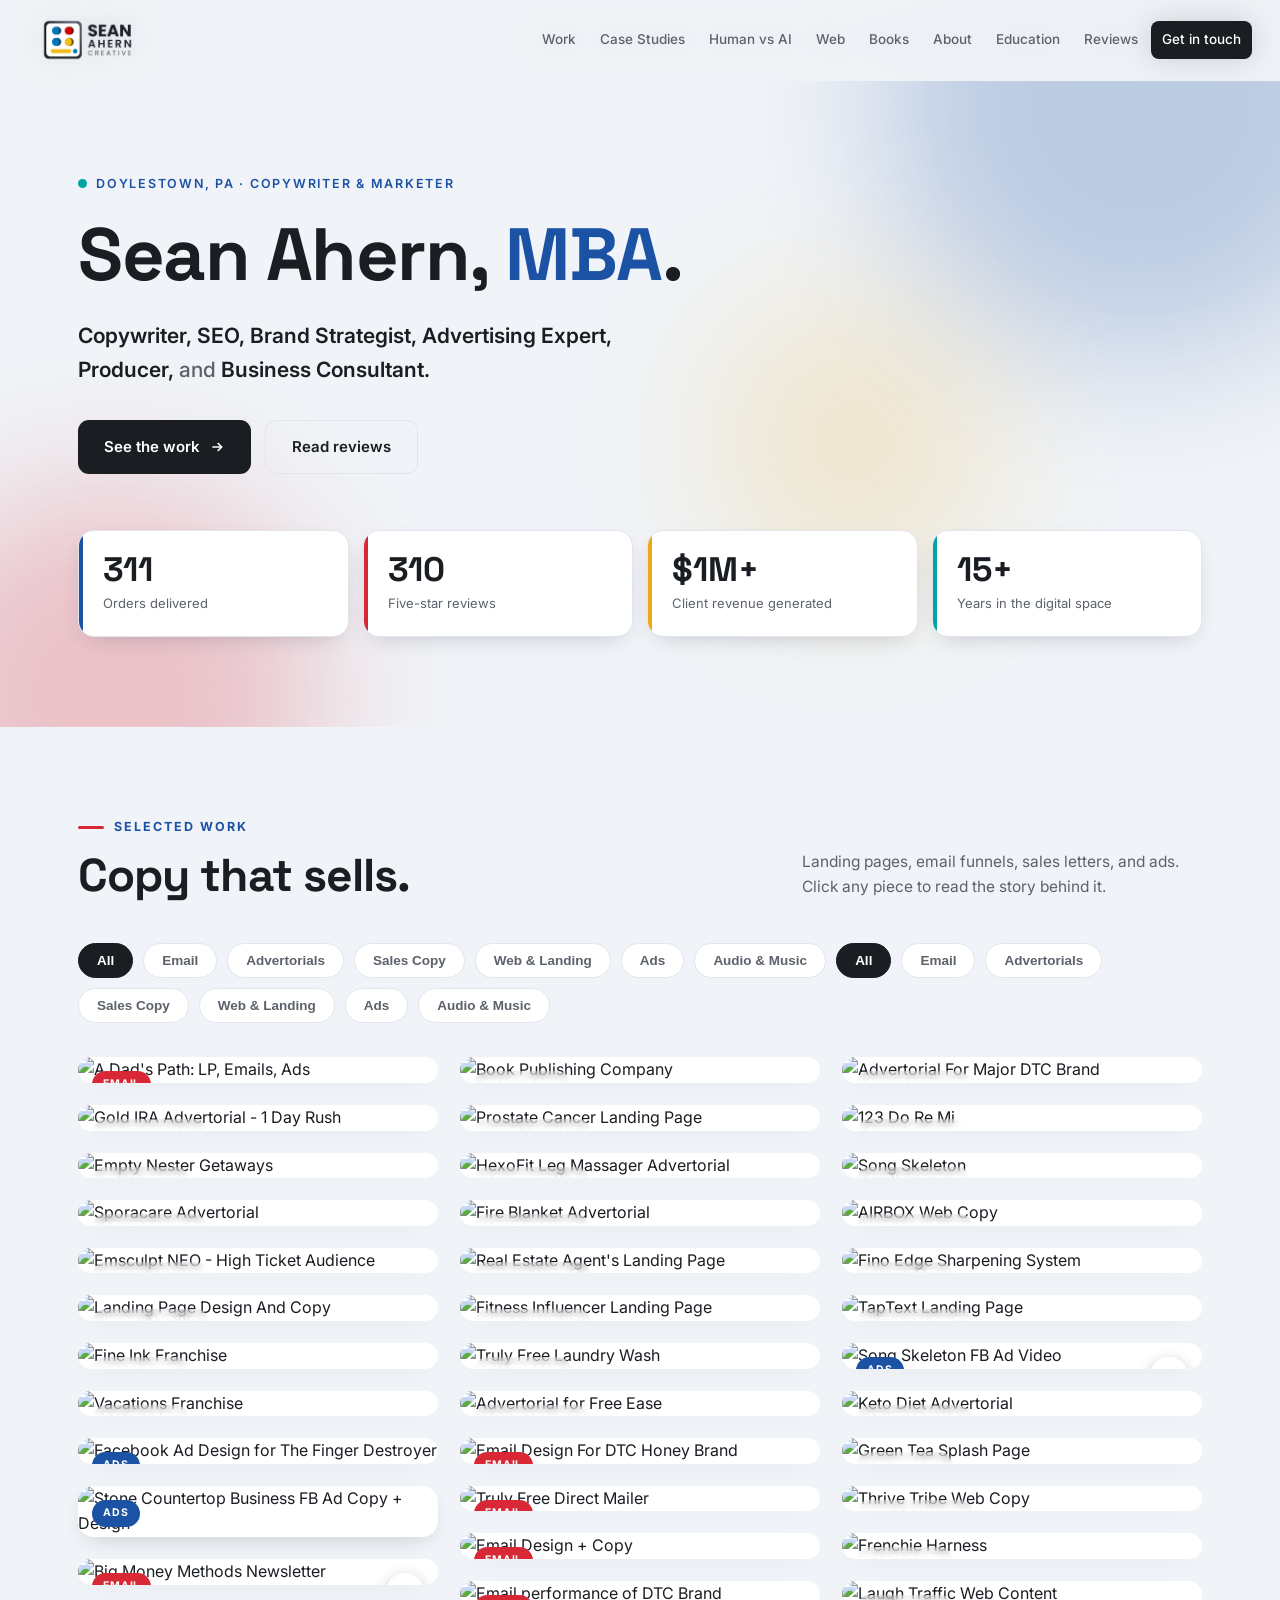
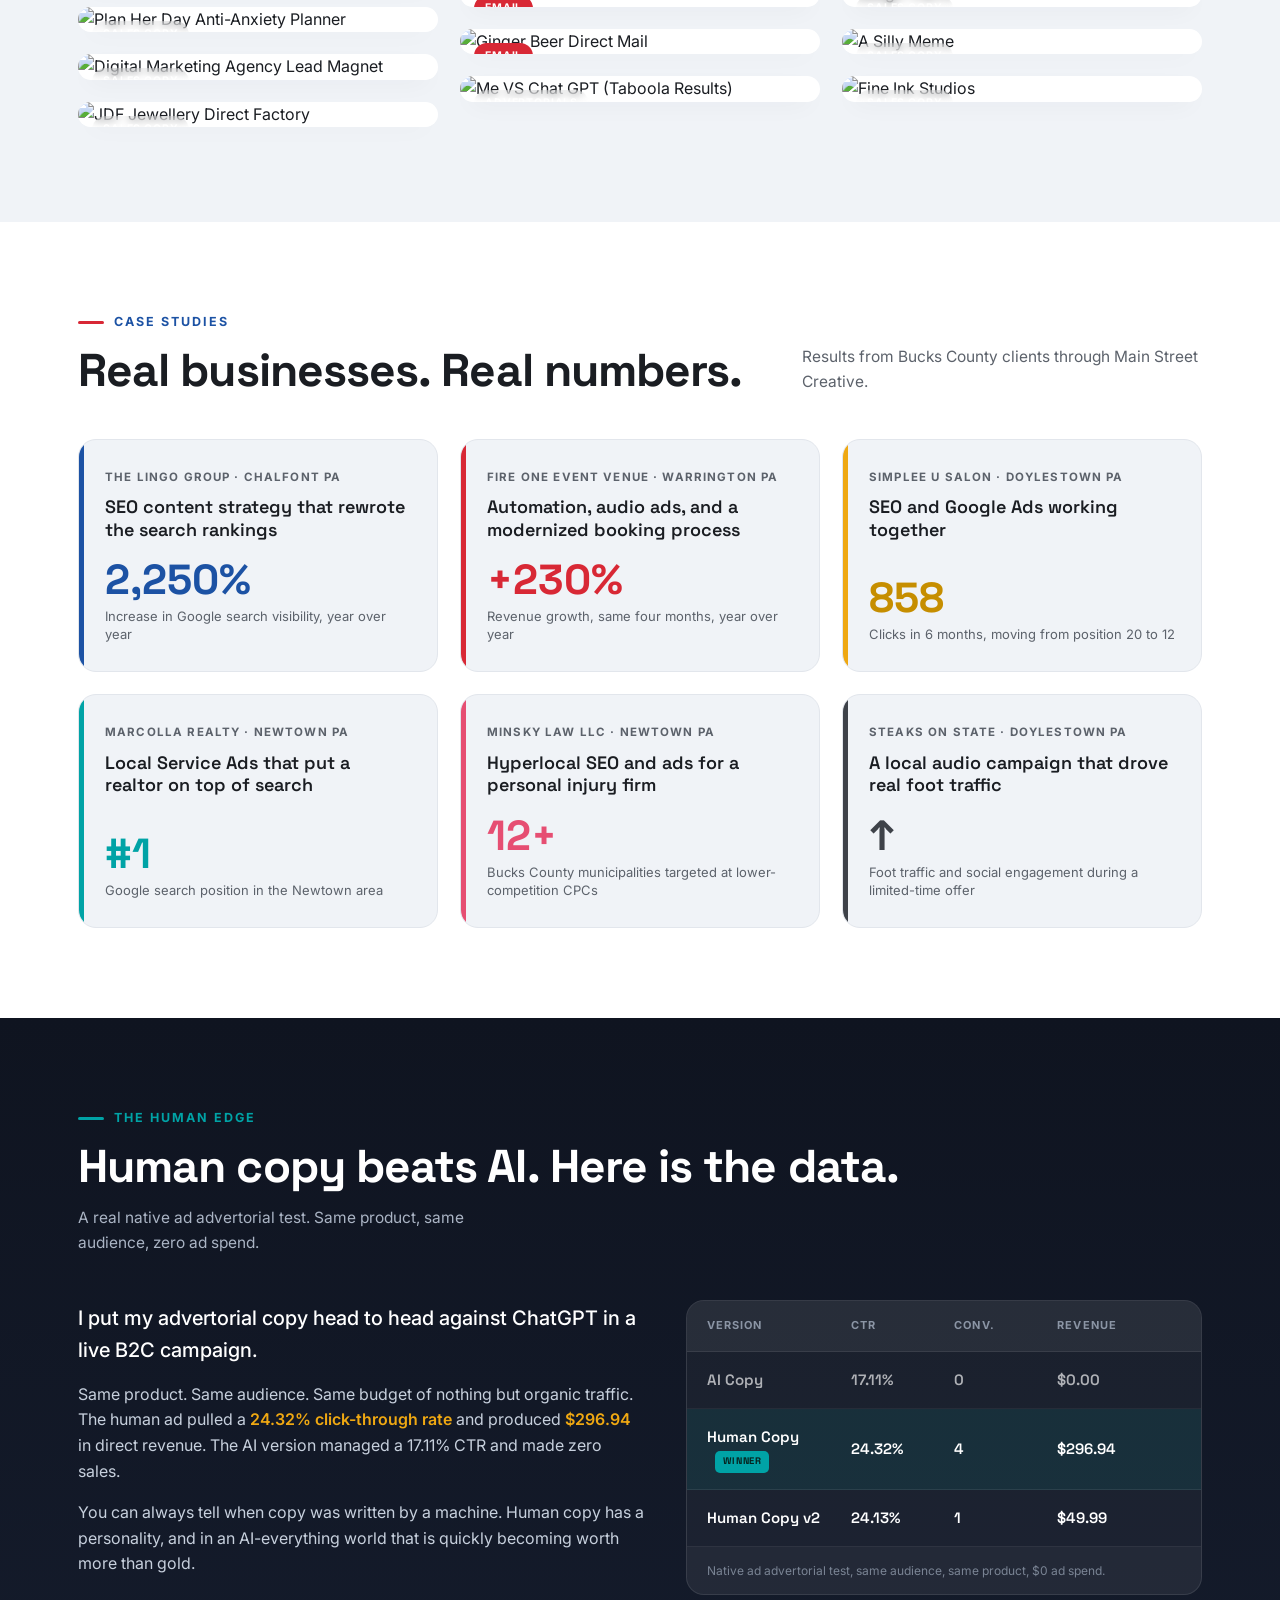
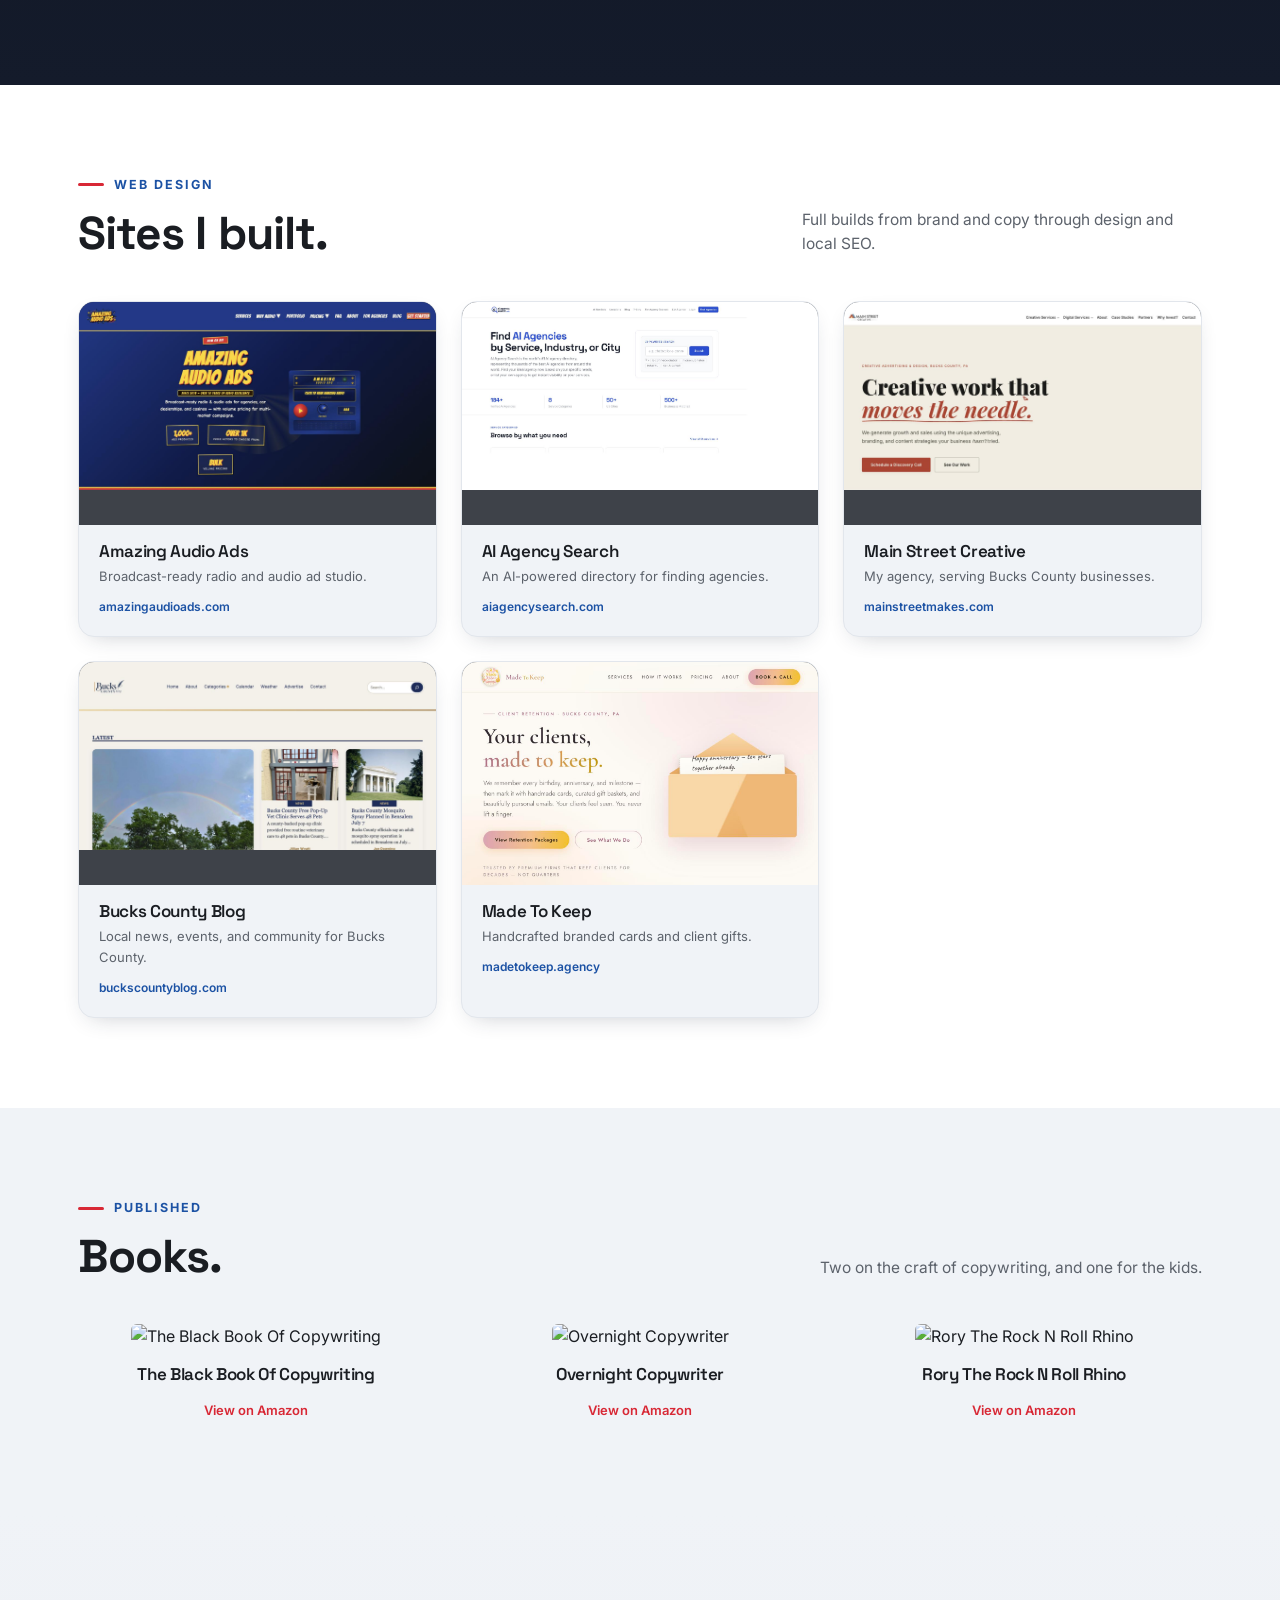
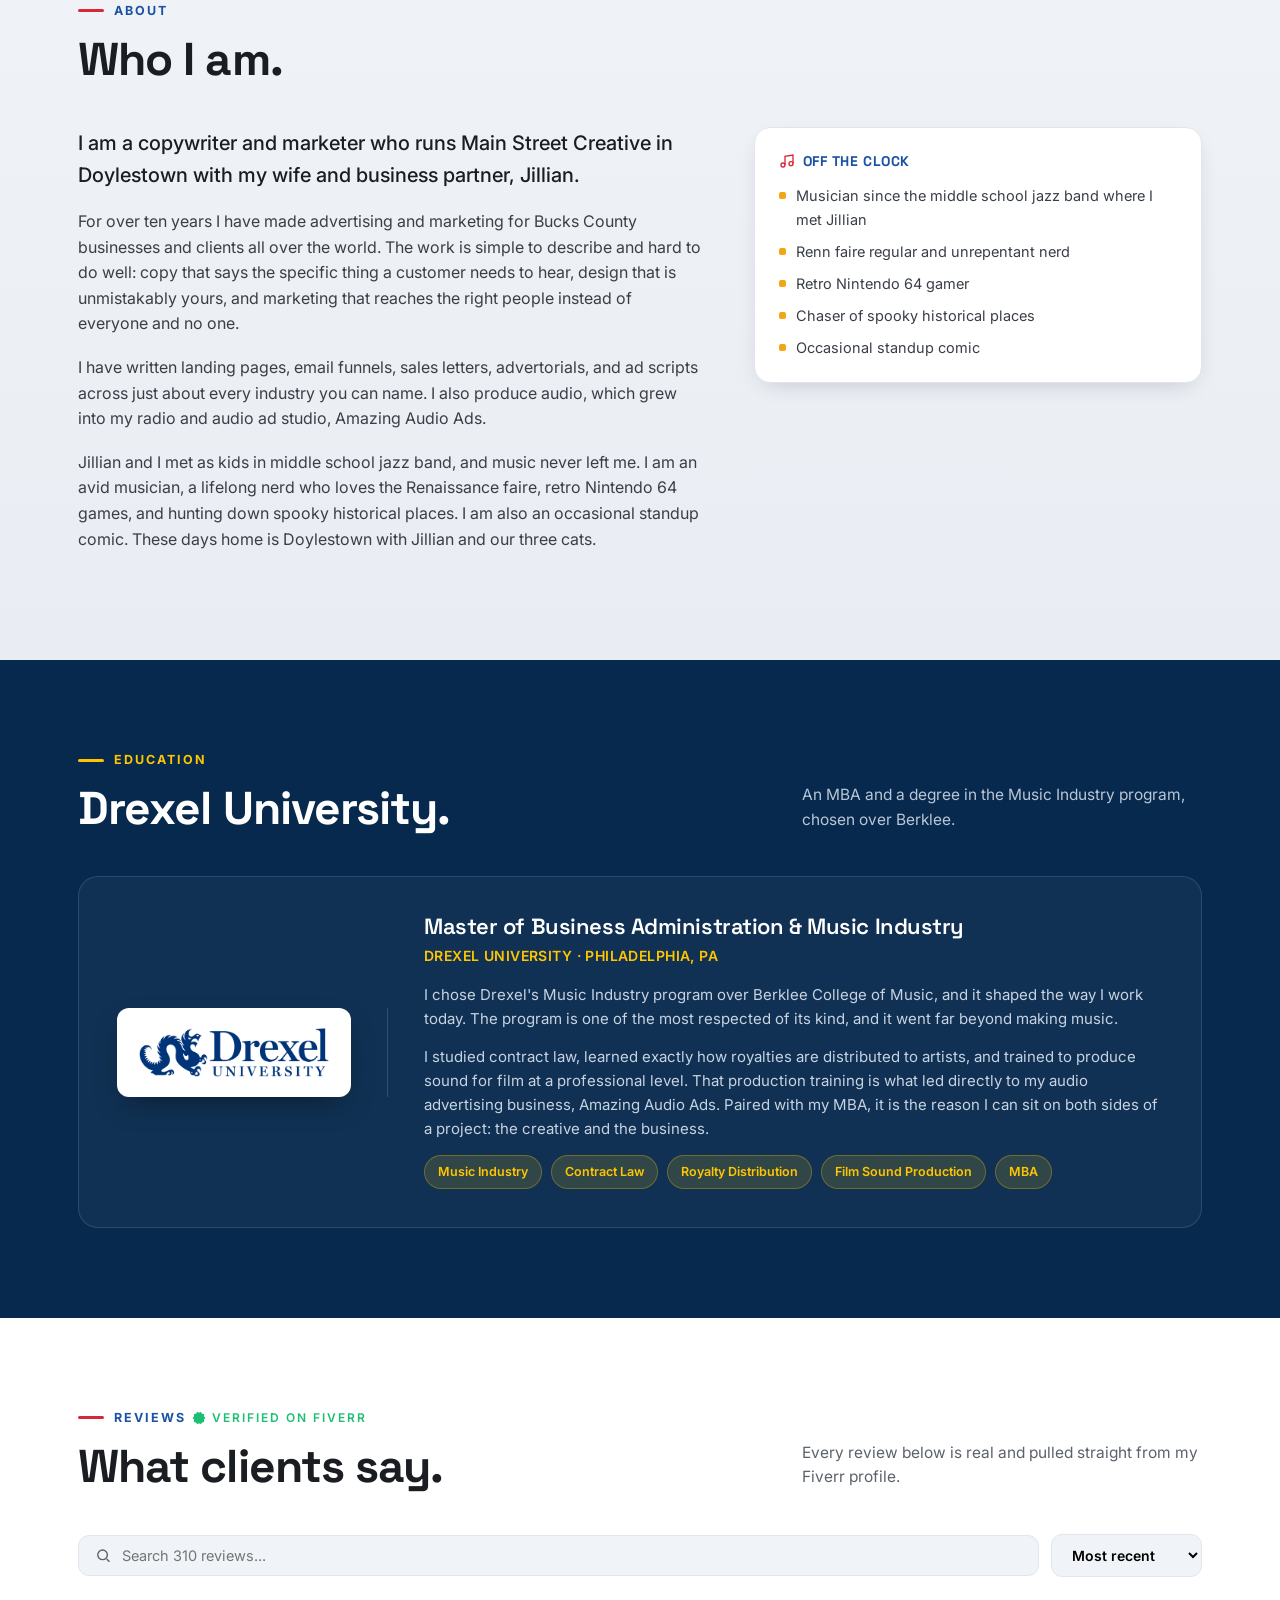
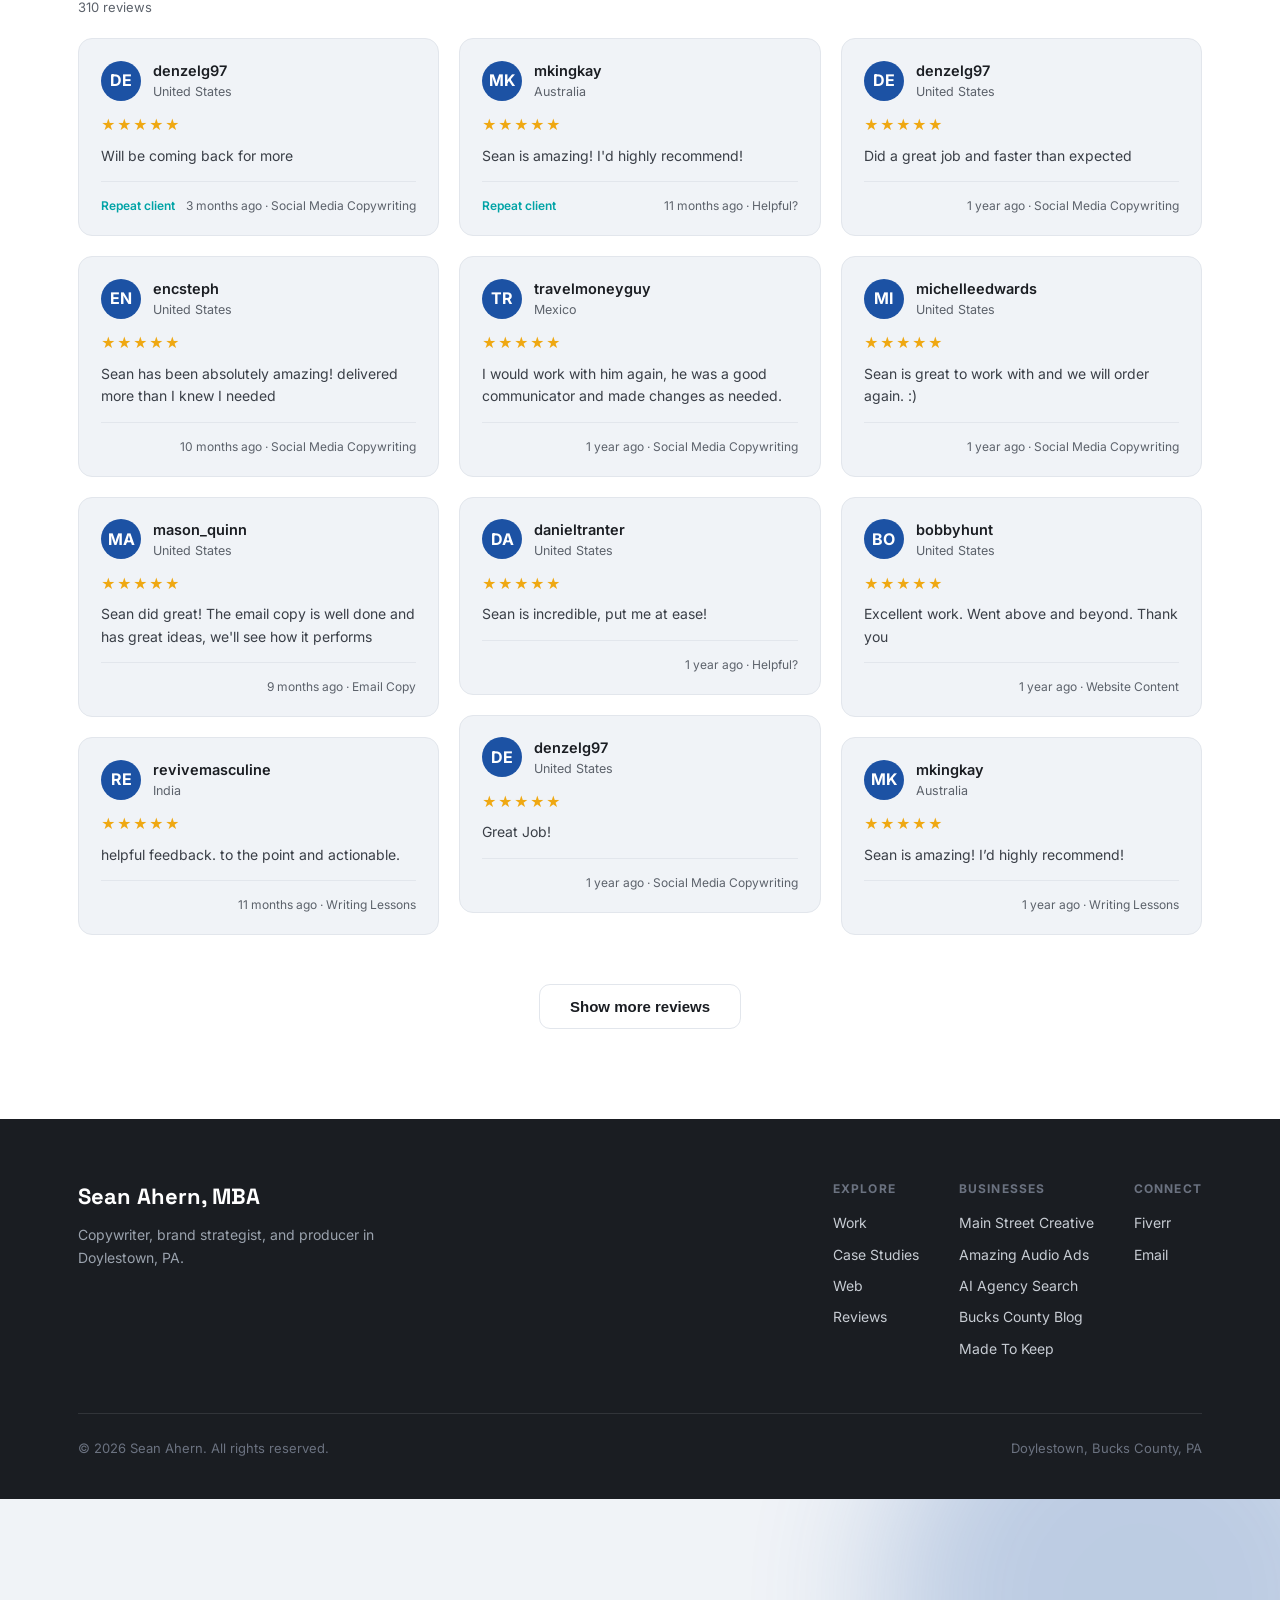
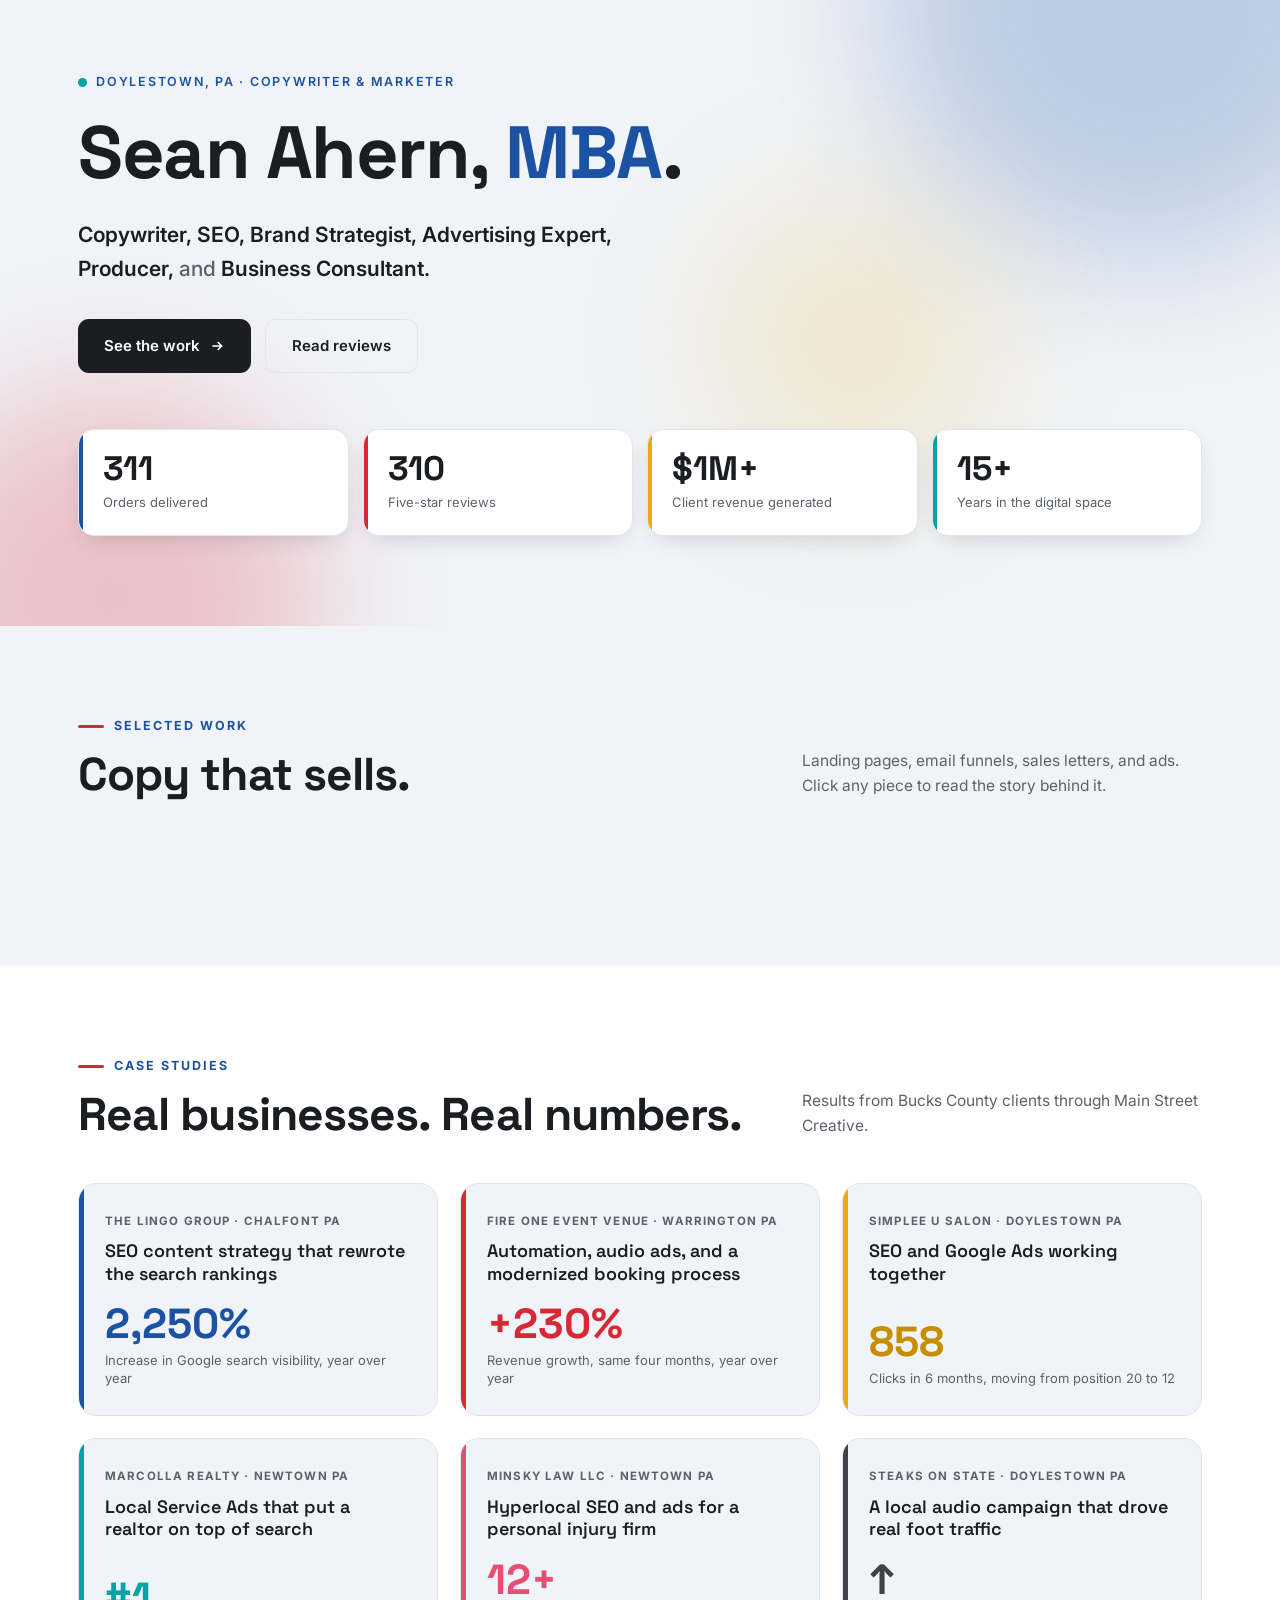
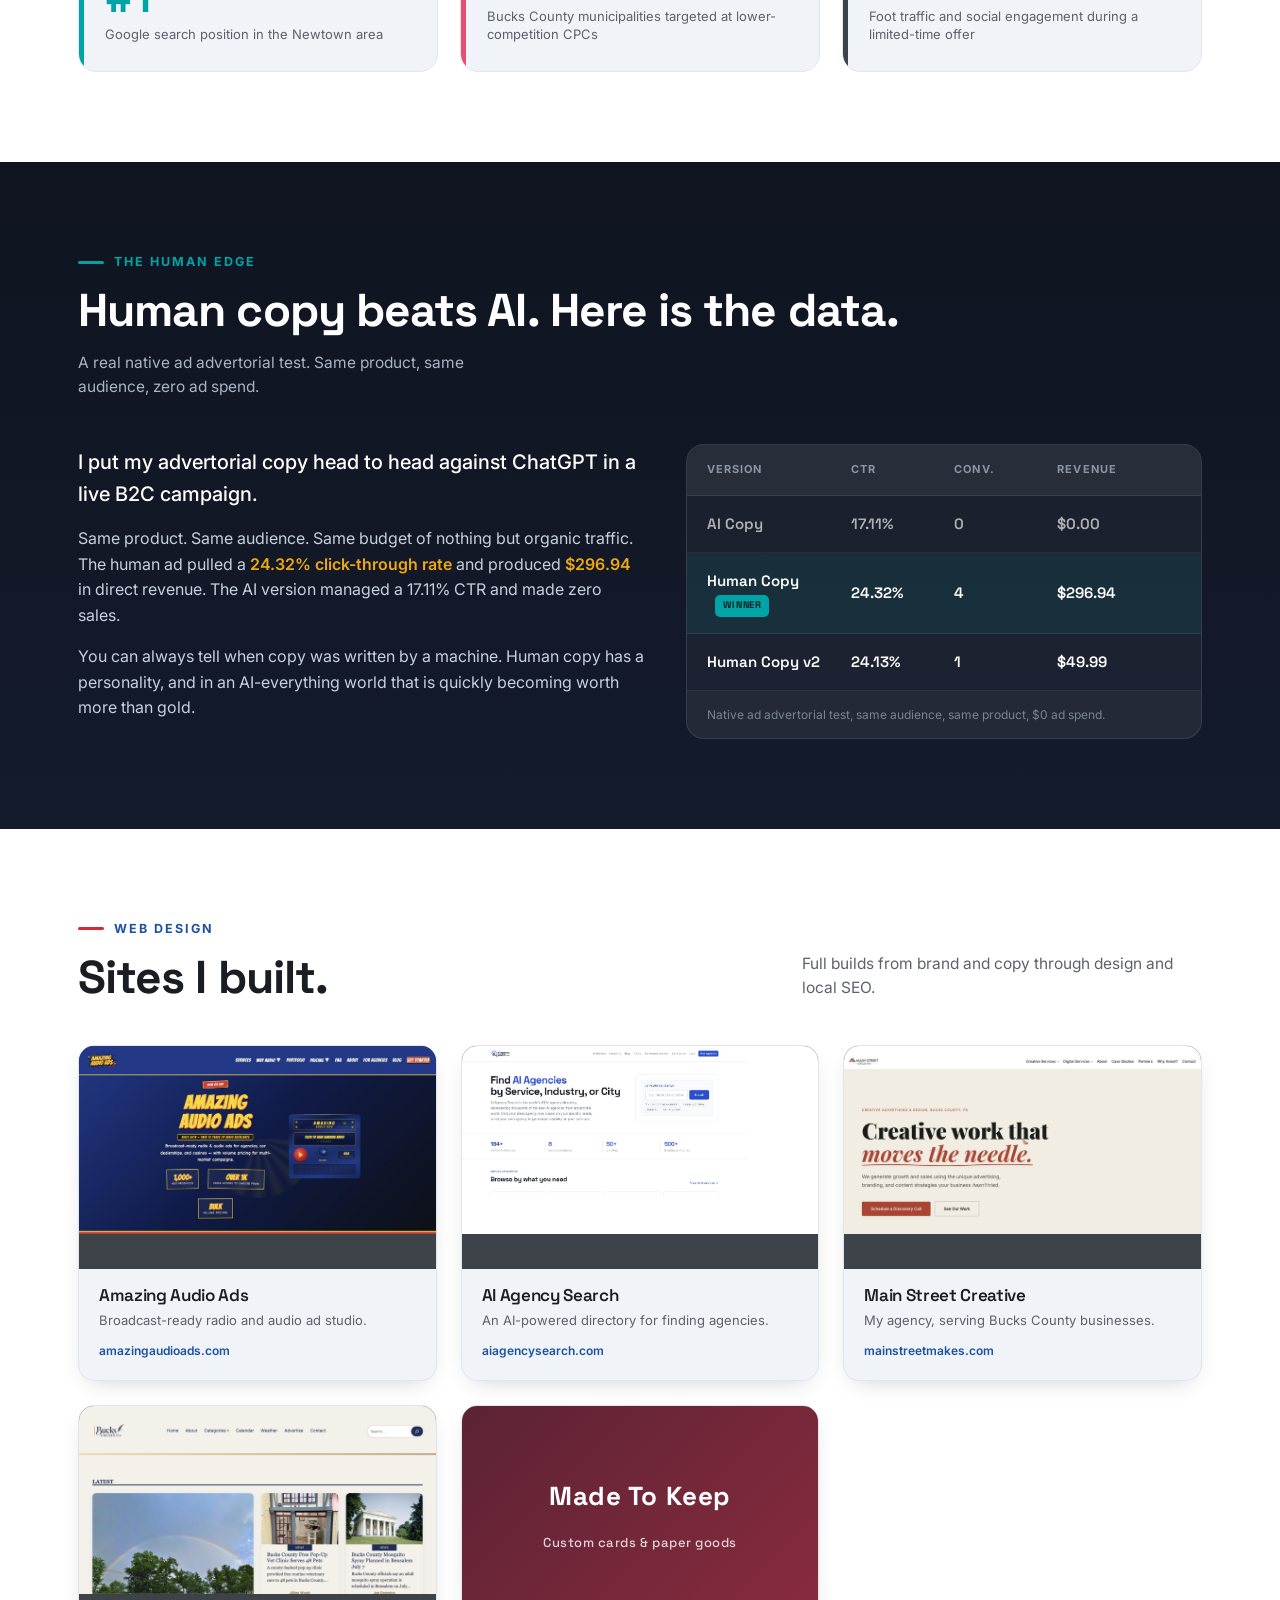
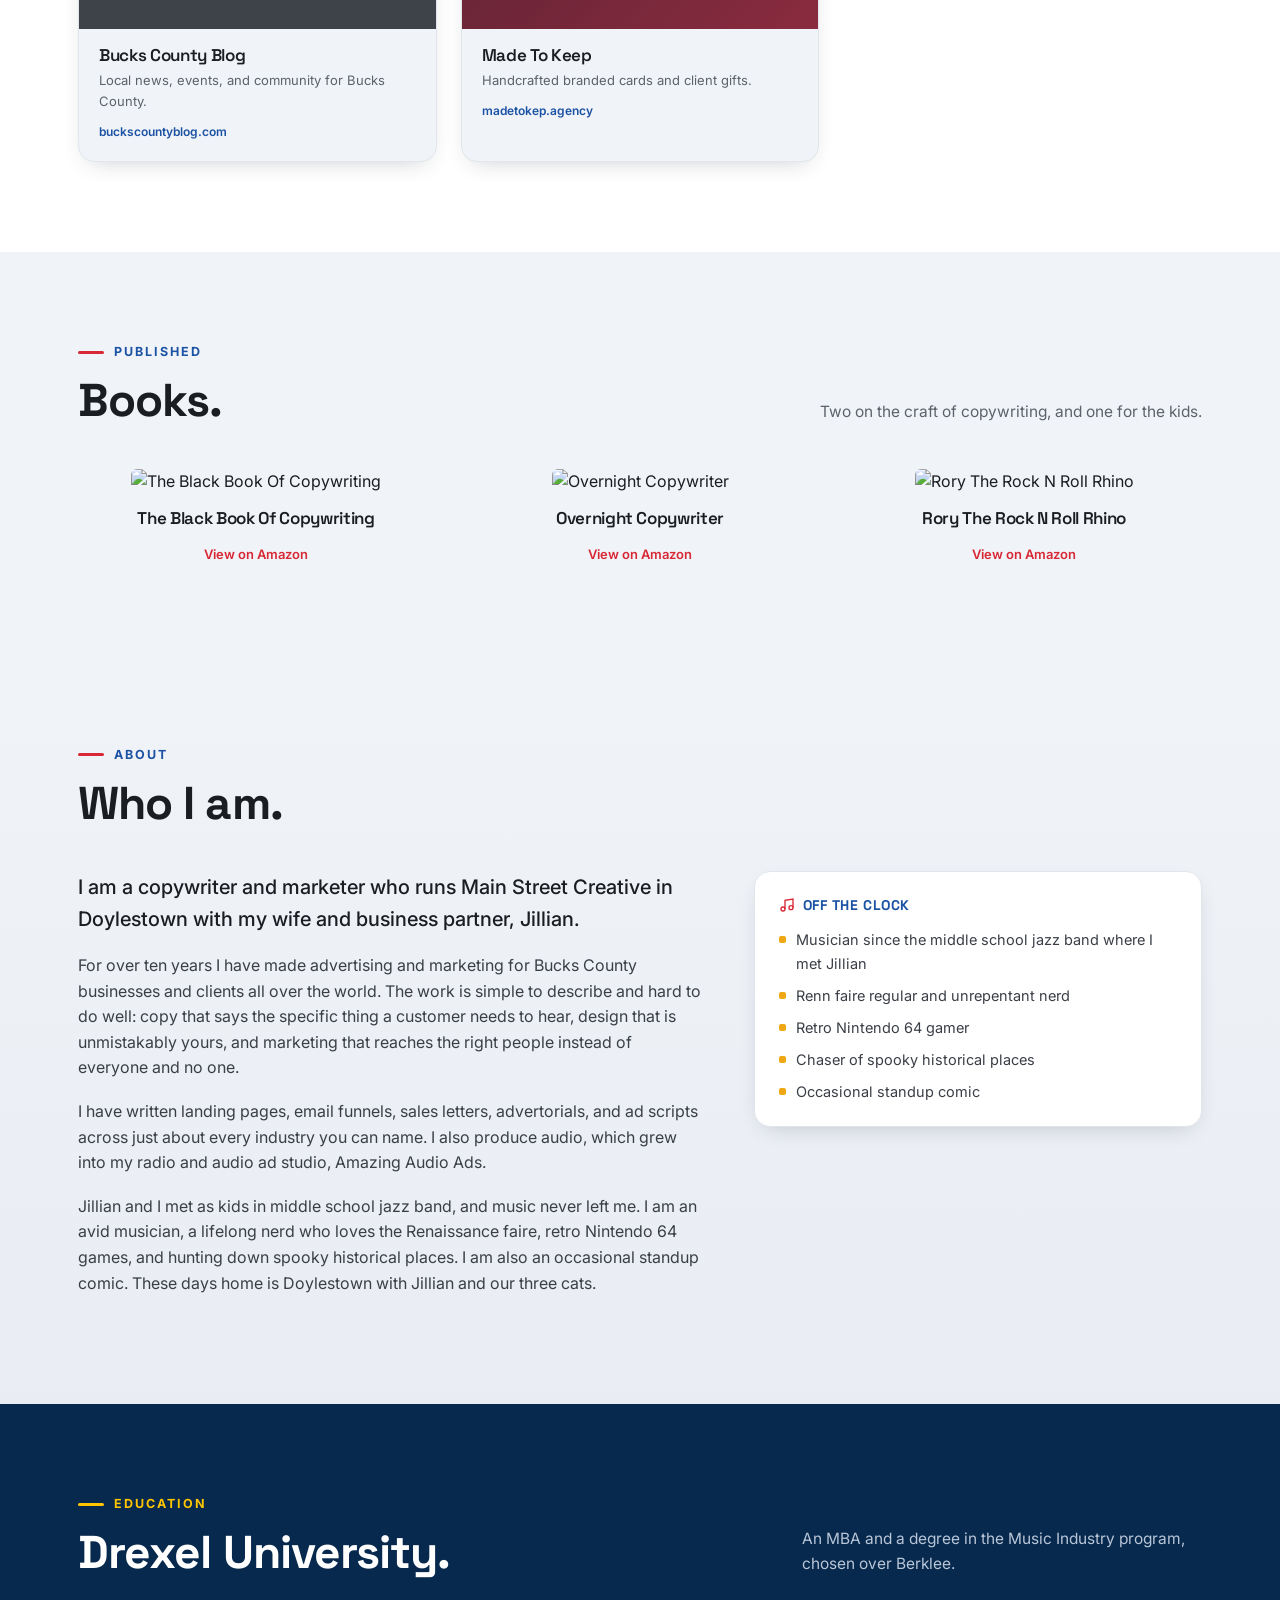
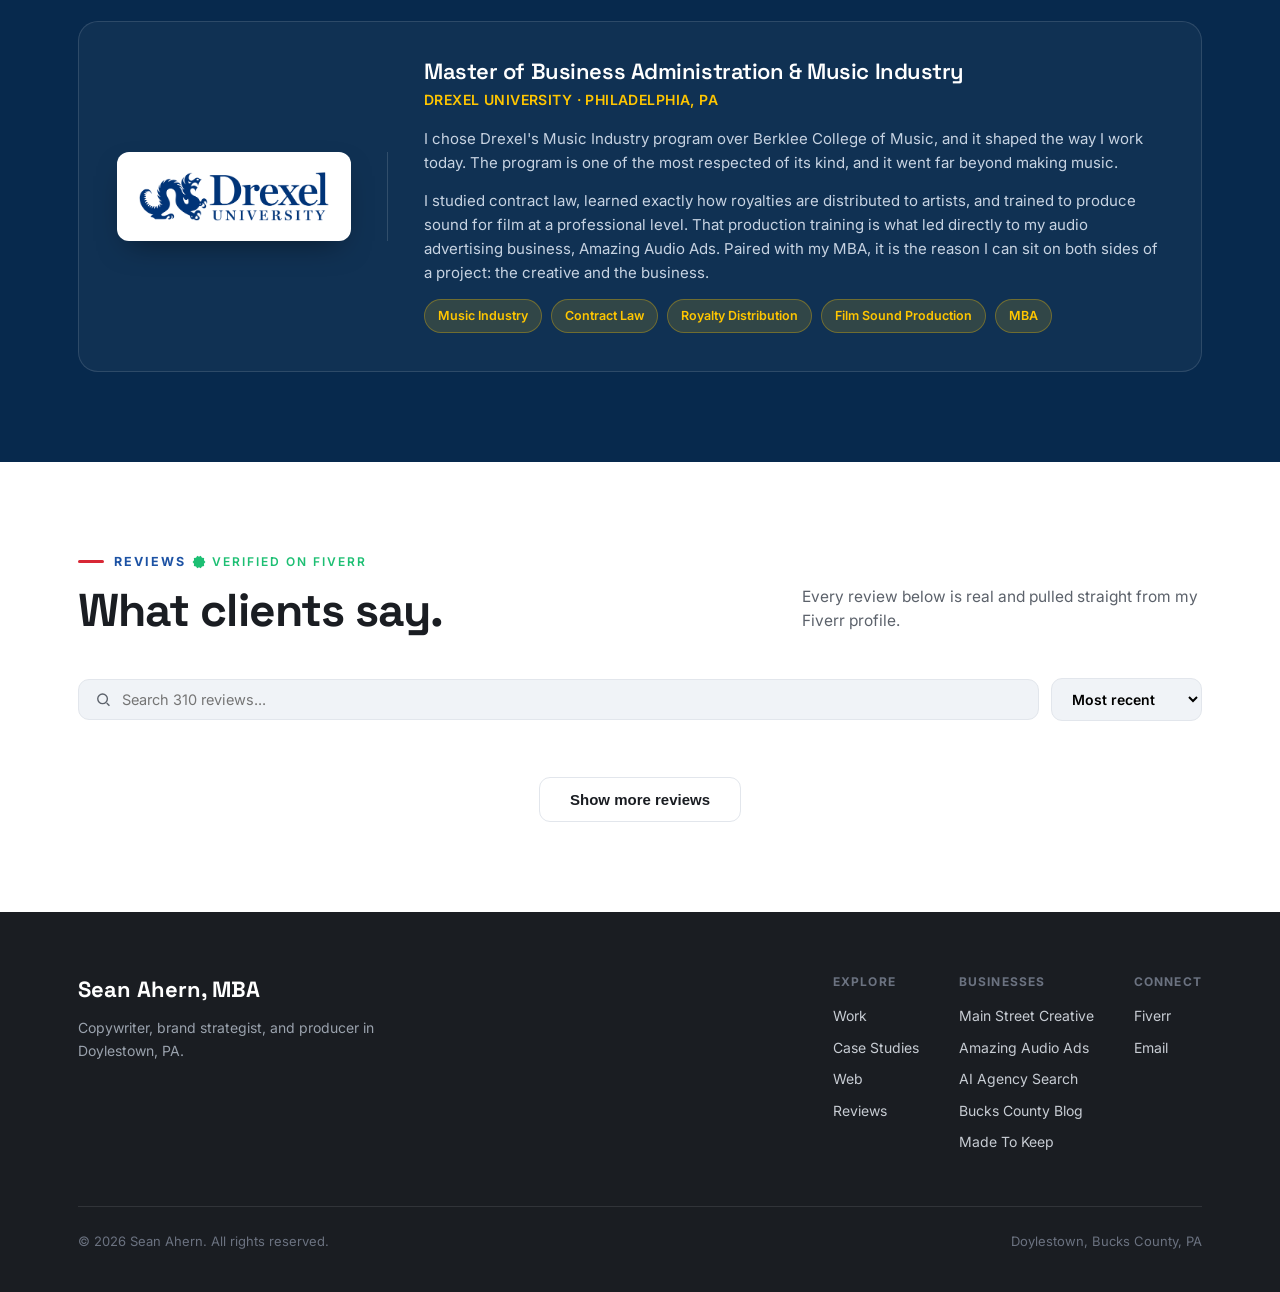
==== commit 8a7b4fda: "Increase header logo size by 40%" ====
--- a/index.html
+++ b/index.html
@@ -248,7 +248,7 @@
 <body>
 
 <nav class="nav" id="nav">
-  <a href="#top" class="brand"><img src="logo-full.png" alt="Sean Ahern Creative" style="height:34px;width:auto;display:block"></a>
+  <a href="#top" class="brand"><img src="logo-full.png" alt="Sean Ahern Creative" style="height:48px;width:auto;display:block"></a>
   <div class="nav-links" id="navlinks">
     <a href="#work">Work</a>
     <a href="#cases">Case Studies</a>
@@ -819,7 +819,7 @@
 <body>
 
 <nav class="nav" id="nav">
-  <a href="#top" class="brand"><img src="logo-full.png" alt="Sean Ahern Creative" style="height:34px;width:auto;display:block"></a>
+  <a href="#top" class="brand"><img src="logo-full.png" alt="Sean Ahern Creative" style="height:48px;width:auto;display:block"></a>
   <div class="nav-links" id="navlinks">
     <a href="#work">Work</a>
     <a href="#cases">Case Studies</a>
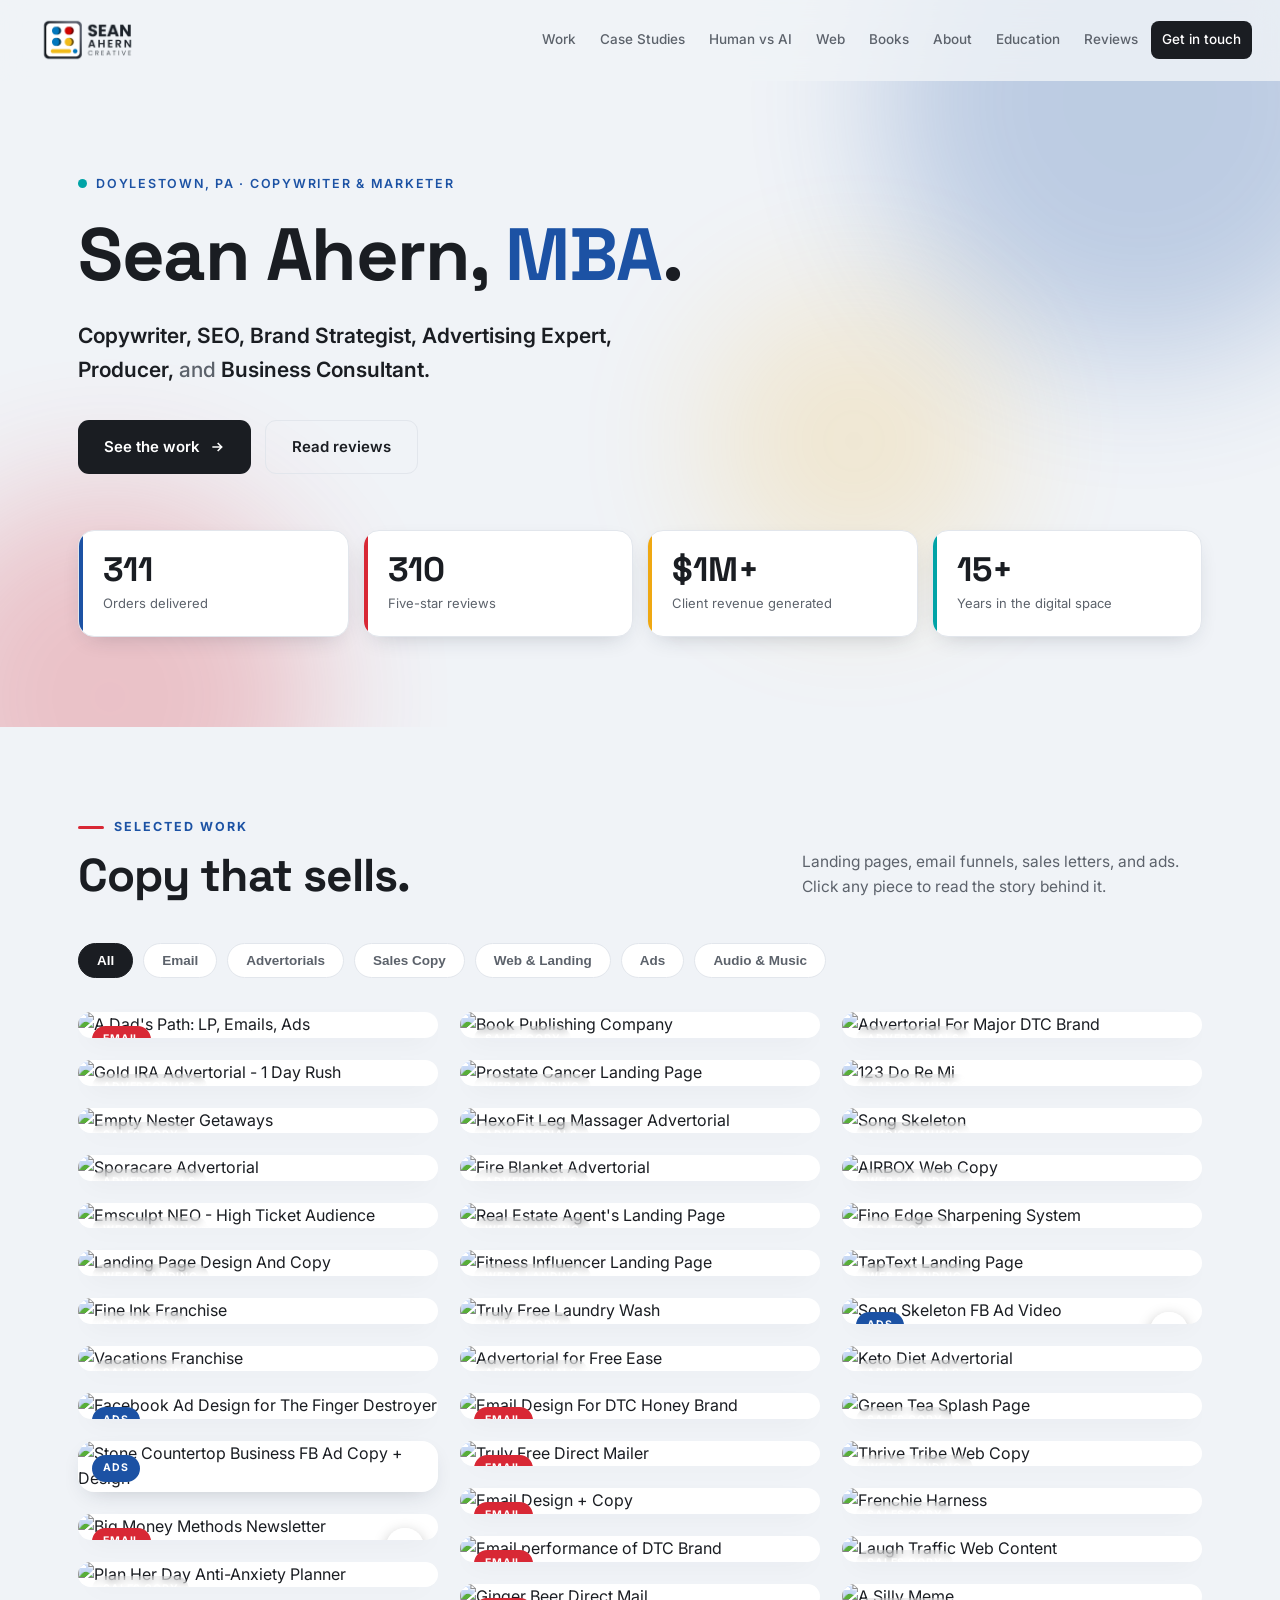
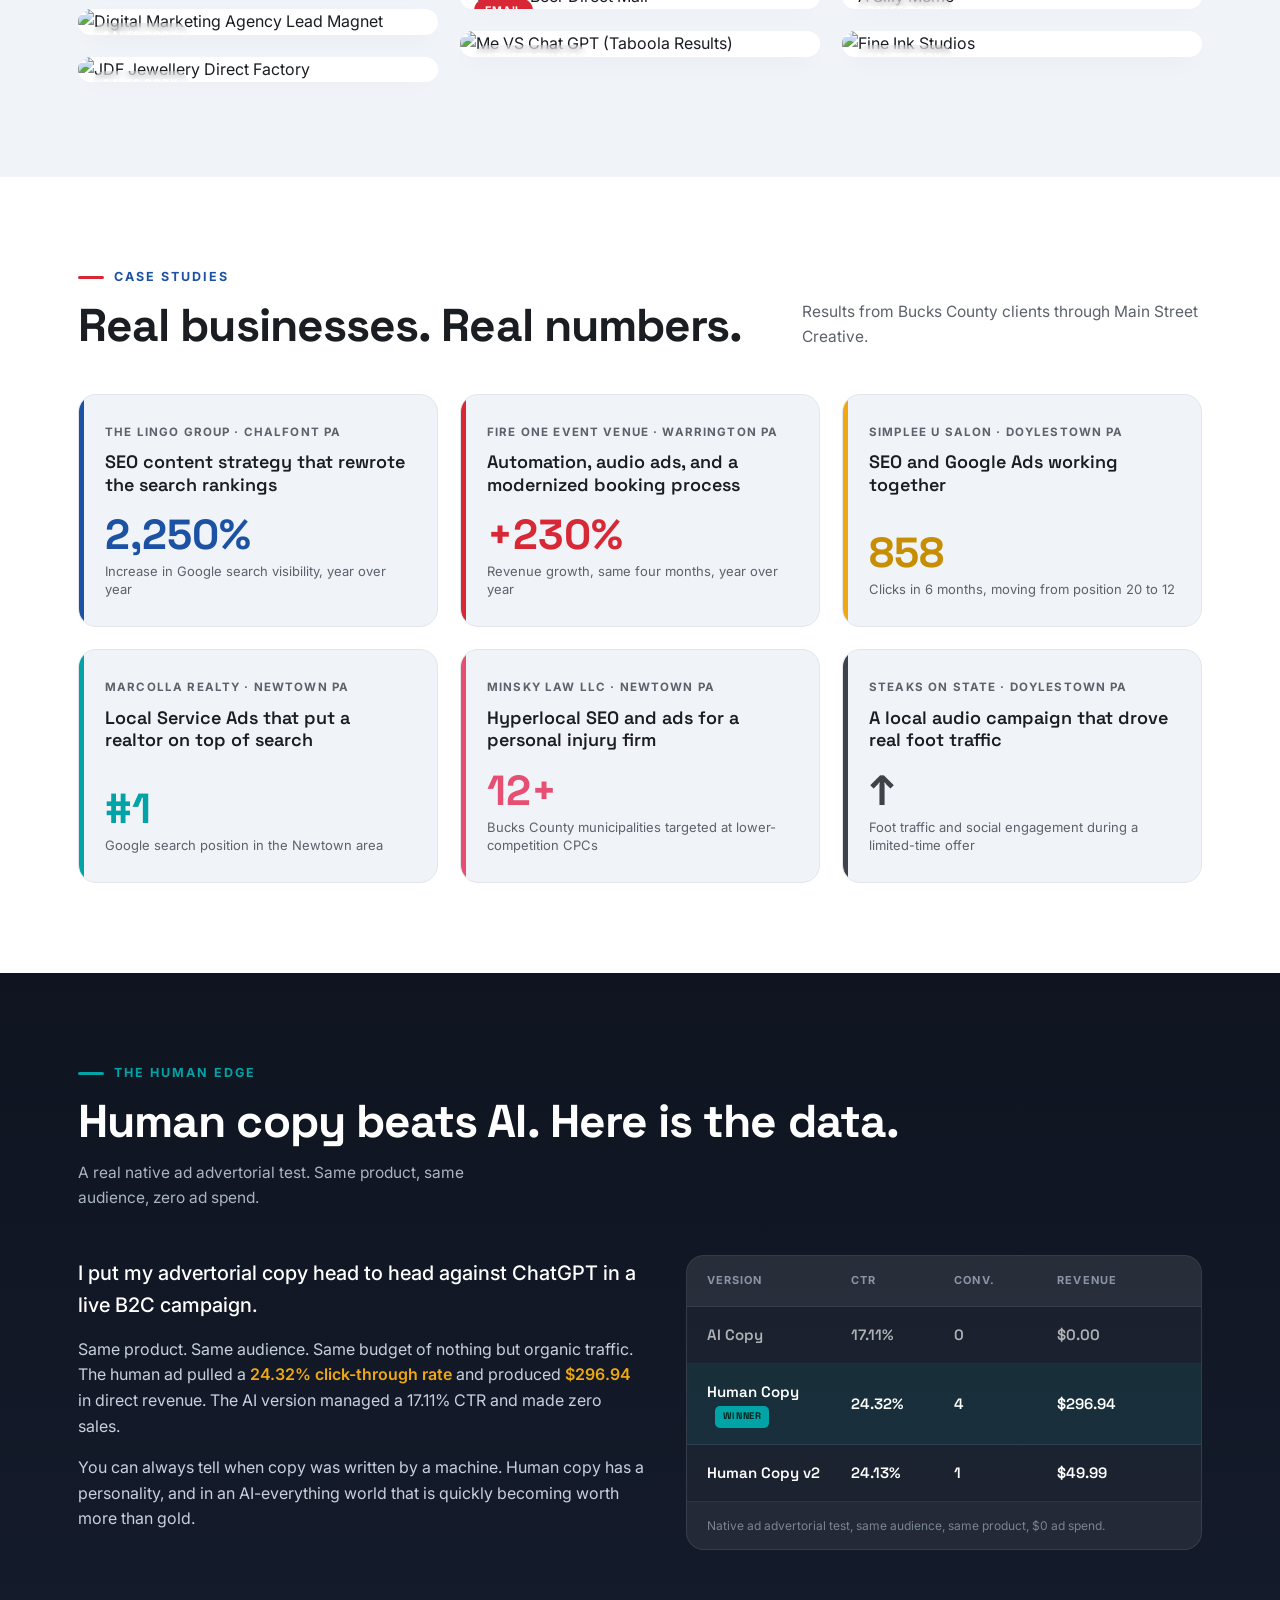
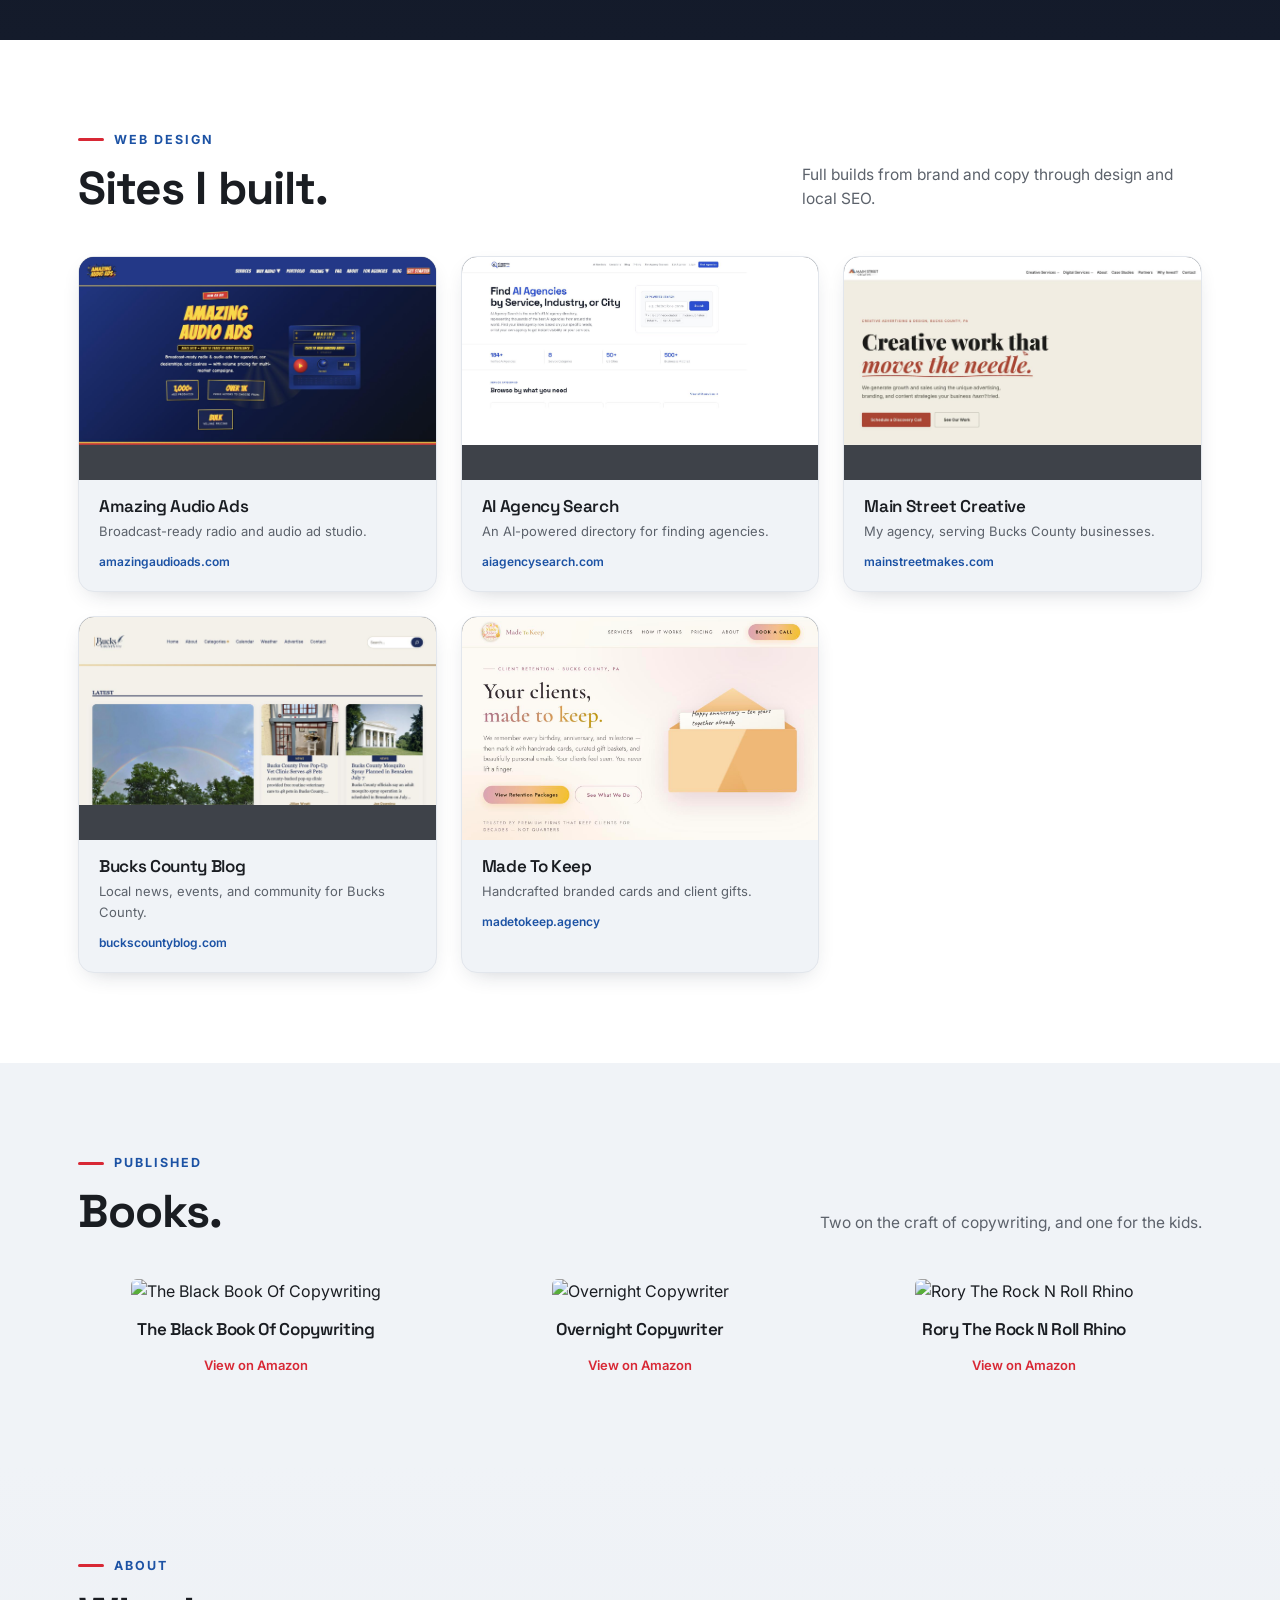
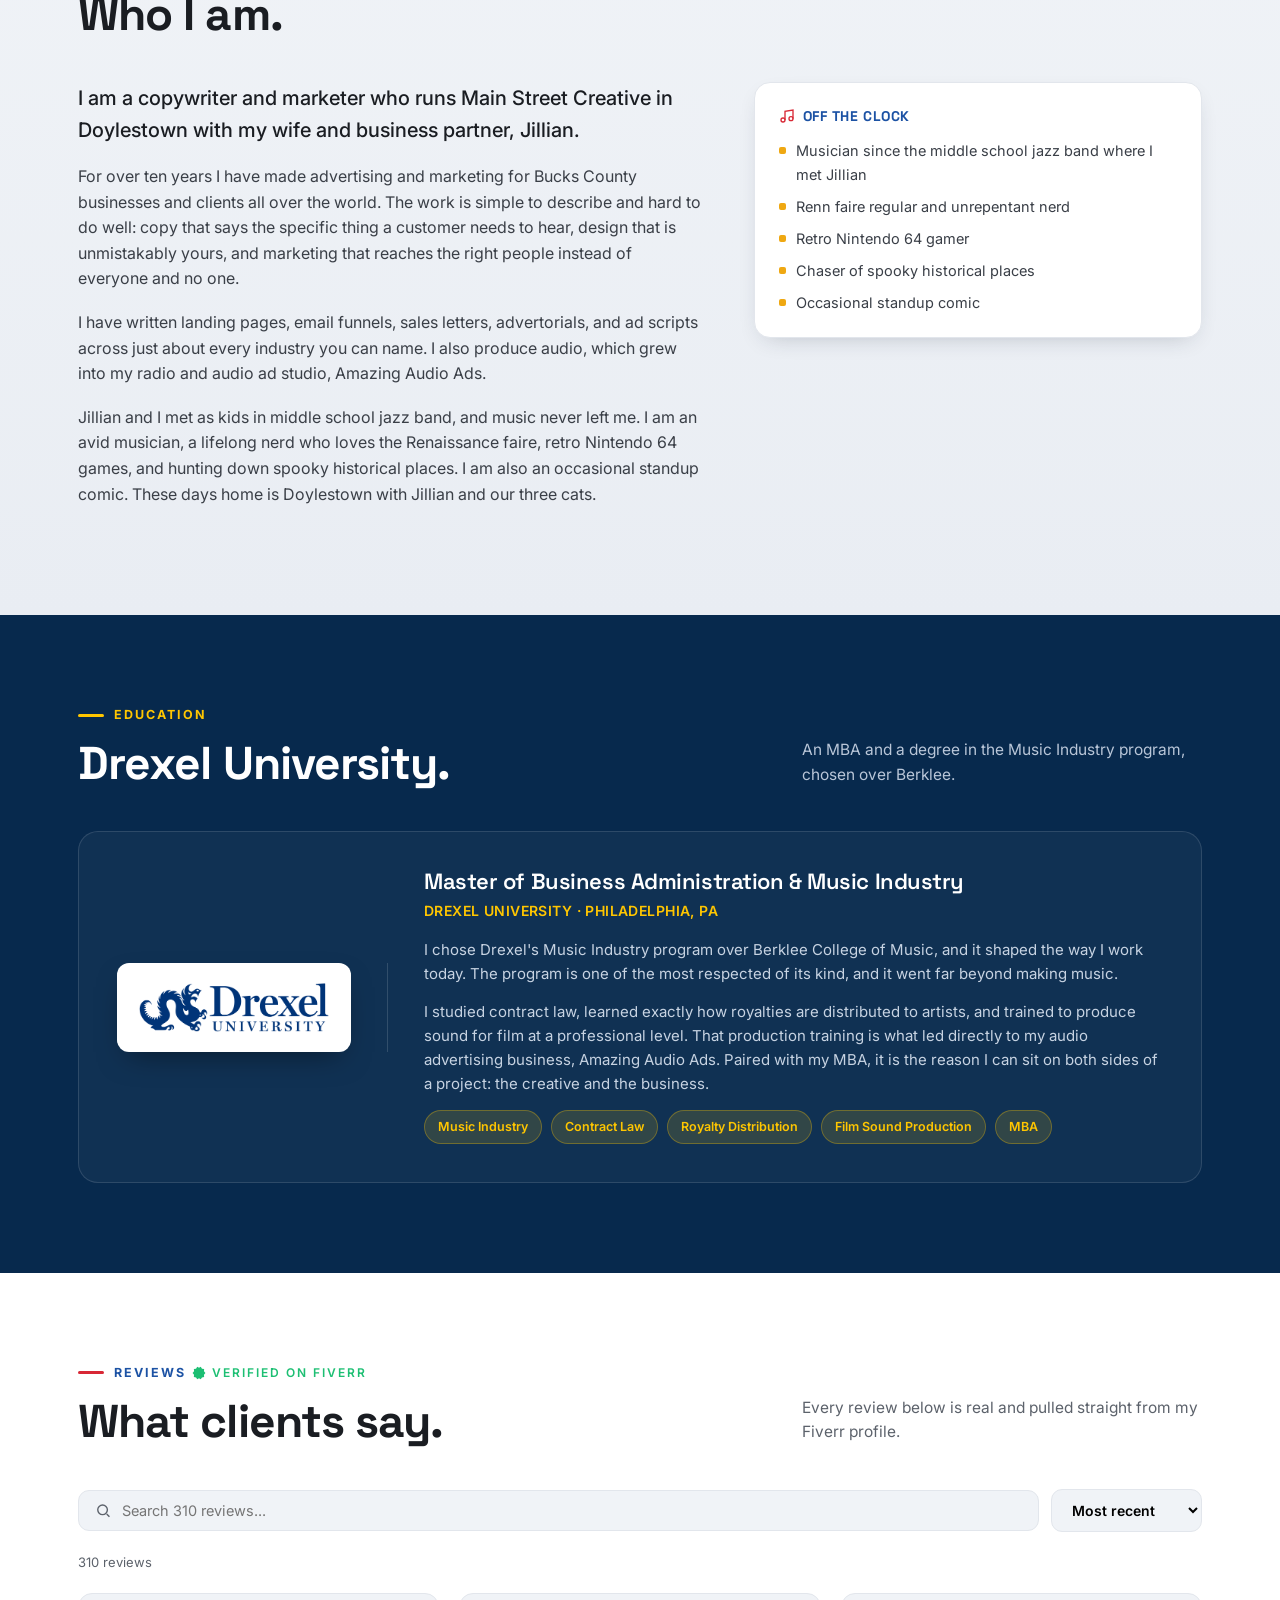
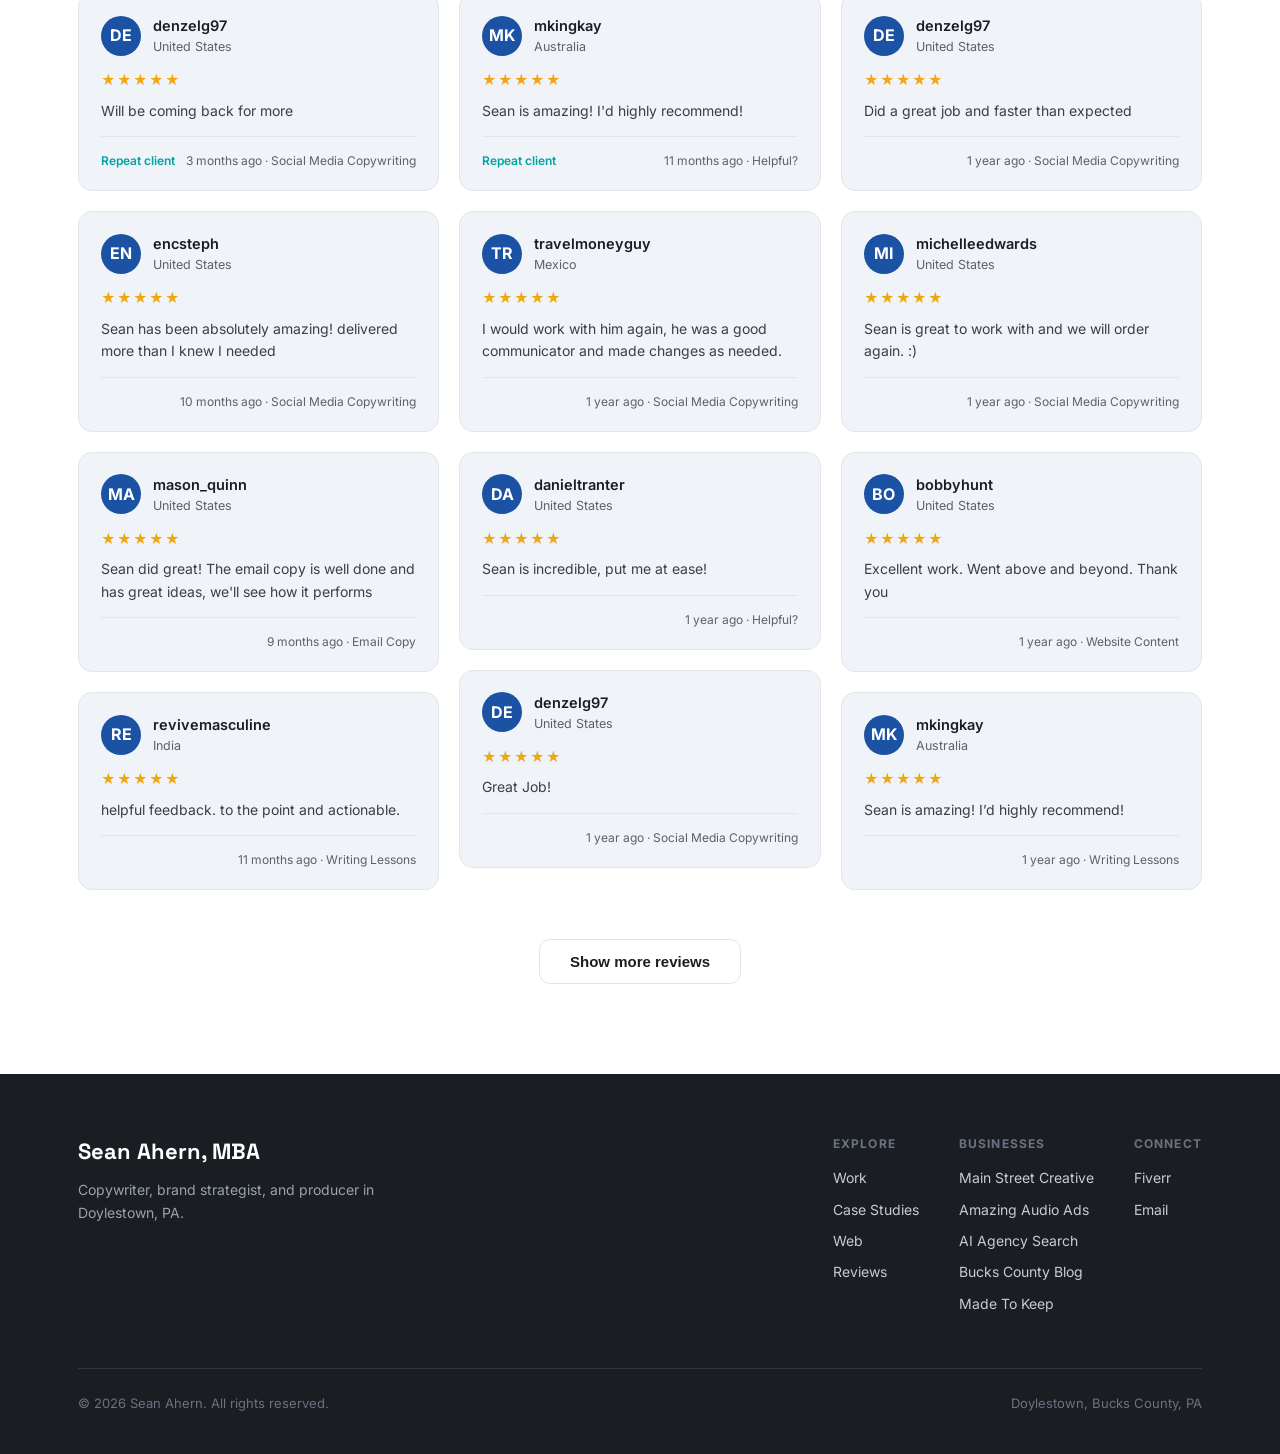
==== commit b8f7f93a: "Remove duplicated second copy of page markup (site rendered twice)" ====
--- a/index.html
+++ b/index.html
@@ -571,574 +571,3 @@
 </script>
 </body>
 </html>
-<!DOCTYPE html>
-<html lang="en">
-<head>
-<meta charset="UTF-8">
-<meta name="viewport" content="width=device-width, initial-scale=1.0">
-<title>Sean Ahern, MBA · Copywriter, Brand Strategist & Producer</title>
-<meta name="description" content="Sean Ahern, MBA. Copywriter, SEO, brand strategist, advertising expert, producer, and business consultant based in Doylestown, PA.">
-<link rel="preconnect" href="https://fonts.googleapis.com">
-<link rel="preconnect" href="https://fonts.gstatic.com" crossorigin>
-<link href="https://fonts.googleapis.com/css2?family=Inter:wght@400;500;600;700&family=Space+Grotesk:wght@500;600;700&display=swap" rel="stylesheet">
-<style>
-:root{
-  --white:#F0F3F7; --blue:#1C52A4; --red:#D82835; --amber:#EFA812;
-  --gun:#3E4249; --teal:#00A3A6; --pink:#E64E72;
-  --ink:#1a1d22; --muted:#5c626b; --line:#e2e6ec; --paper:#ffffff;
-  --shadow:0 18px 50px -20px rgba(30,40,60,.28); --shadow-sm:0 8px 24px -12px rgba(30,40,60,.30);
-  --f-disp:"Space Grotesk","Helvetica Neue",Arial,sans-serif; --f-body:"Inter",-apple-system,system-ui,sans-serif;
-}
-*{margin:0;padding:0;box-sizing:border-box}
-html{scroll-behavior:smooth;scroll-padding-top:84px}
-body{font-family:var(--f-body);background:var(--white);color:var(--ink);line-height:1.6;-webkit-font-smoothing:antialiased;overflow-x:hidden}
-img{max-width:100%;display:block}
-a{color:inherit;text-decoration:none}
-.wrap{max-width:1180px;margin:0 auto;padding:0 28px}
-::selection{background:var(--amber);color:var(--ink)}
-h1,h2,h3,.disp{font-family:var(--f-disp);letter-spacing:-.02em;line-height:1.05}
-.nav{position:fixed;top:0;left:0;right:0;z-index:200;display:flex;align-items:center;justify-content:space-between;padding:16px 28px;background:rgba(240,243,247,.82);backdrop-filter:blur(14px);border-bottom:1px solid transparent;transition:.3s}
-.nav.scrolled{border-bottom:1px solid var(--line);box-shadow:0 6px 24px -18px rgba(0,0,0,.4)}
-.brand{font-family:var(--f-disp);font-weight:700;font-size:19px;letter-spacing:-.02em;display:flex;align-items:center}
-.brand .dot{width:11px;height:11px;border-radius:3px;background:var(--red);box-shadow:5px 0 0 var(--blue),10px 0 0 var(--amber);margin-right:20px}
-.nav-links{display:flex;gap:2px;align-items:center}
-.nav-links a{font-size:13.5px;font-weight:500;color:var(--muted);padding:8px 11px;border-radius:8px;transition:.2s}
-.nav-links a:hover{color:var(--ink);background:rgba(28,82,164,.07)}
-.nav-cta{background:var(--ink);color:#fff !important;font-weight:600}
-.nav-cta:hover{background:var(--blue) !important;color:#fff !important}
-.burger{display:none;flex-direction:column;gap:5px;cursor:pointer;padding:8px}
-.burger span{width:24px;height:2px;background:var(--ink);border-radius:2px;transition:.3s}
-.hero{position:relative;padding:170px 0 90px;overflow:hidden}
-.hero-bg{position:absolute;inset:0;z-index:0;pointer-events:none}
-.blob{position:absolute;border-radius:50%;filter:blur(70px);opacity:.24}
-.b1{width:520px;height:520px;background:var(--blue);top:-160px;right:-120px;animation:float1 16s ease-in-out infinite}
-.b2{width:420px;height:420px;background:var(--red);bottom:-180px;left:-100px;animation:float2 19s ease-in-out infinite}
-.b3{width:300px;height:300px;background:var(--amber);top:40%;left:55%;opacity:.16;animation:float1 22s ease-in-out infinite}
-@keyframes float1{0%,100%{transform:translate(0,0)}50%{transform:translate(-40px,50px)}}
-@keyframes float2{0%,100%{transform:translate(0,0)}50%{transform:translate(50px,-40px)}}
-.hero .wrap{position:relative;z-index:2}
-.eyebrow{display:inline-flex;align-items:center;gap:9px;font-size:12.5px;font-weight:600;letter-spacing:.14em;text-transform:uppercase;color:var(--blue);margin-bottom:22px}
-.eyebrow .pulse{width:9px;height:9px;border-radius:50%;background:var(--teal);box-shadow:0 0 0 0 rgba(0,163,166,.6);animation:pulse 2s infinite}
-@keyframes pulse{0%{box-shadow:0 0 0 0 rgba(0,163,166,.55)}70%{box-shadow:0 0 0 12px rgba(0,163,166,0)}100%{box-shadow:0 0 0 0 rgba(0,163,166,0)}}
-h1.title{font-size:clamp(38px,6.2vw,74px);font-weight:700;max-width:15ch}
-h1.title .g1{color:var(--blue)}
-.roles{margin:26px 0 8px;font-size:clamp(16px,2vw,21px);font-weight:500;color:var(--muted);max-width:46ch}
-.roles b{color:var(--ink);font-weight:600}
-.hero-cta{margin-top:34px;display:flex;gap:14px;flex-wrap:wrap}
-.btn{display:inline-flex;align-items:center;gap:9px;padding:14px 26px;border-radius:11px;font-weight:600;font-size:15px;transition:.25s;cursor:pointer;border:none}
-.btn-p{background:var(--ink);color:#fff}
-.btn-p:hover{background:var(--blue);transform:translateY(-2px);box-shadow:0 14px 30px -12px rgba(28,82,164,.6)}
-.btn-o{background:transparent;color:var(--ink);border:1.5px solid var(--line)}
-.btn-o:hover{border-color:var(--ink);transform:translateY(-2px)}
-.stats{display:flex;flex-wrap:wrap;gap:14px;margin-top:56px}
-.stat{flex:1;min-width:150px;padding:22px 24px;background:var(--paper);border-radius:16px;box-shadow:var(--shadow-sm);border:1px solid var(--line);position:relative;overflow:hidden}
-.stat::before{content:"";position:absolute;left:0;top:0;bottom:0;width:4px}
-.stat:nth-child(1)::before{background:var(--blue)}.stat:nth-child(2)::before{background:var(--red)}
-.stat:nth-child(3)::before{background:var(--amber)}.stat:nth-child(4)::before{background:var(--teal)}
-.stat .n{font-family:var(--f-disp);font-size:34px;font-weight:700;line-height:1}
-.stat .l{font-size:13px;color:var(--muted);margin-top:6px}
-
-section{padding:90px 0;position:relative}
-.sec-head{display:flex;align-items:flex-end;justify-content:space-between;flex-wrap:wrap;gap:16px;margin-bottom:44px}
-.sec-label{font-size:12.5px;font-weight:700;letter-spacing:.16em;text-transform:uppercase;color:var(--blue);display:flex;align-items:center;gap:10px;margin-bottom:14px}
-.sec-label::before{content:"";width:26px;height:3px;border-radius:3px;background:var(--red)}
-.sec-head h2{font-size:clamp(28px,4vw,46px);font-weight:700}
-.sec-head p{color:var(--muted);max-width:40ch;font-size:15.5px}
-.filters{display:flex;gap:10px;flex-wrap:wrap;margin-bottom:34px}
-.chip{padding:9px 18px;border-radius:999px;font-size:13.5px;font-weight:600;background:var(--paper);border:1.5px solid var(--line);color:var(--muted);cursor:pointer;transition:.2s}
-.chip:hover{border-color:var(--blue);color:var(--blue)}
-.chip.on{background:var(--ink);border-color:var(--ink);color:#fff}
-.masonry{column-count:3;column-gap:22px}
-@media(max-width:900px){.masonry{column-count:2}}
-@media(max-width:560px){.masonry{column-count:1}}
-.tile{break-inside:avoid;margin-bottom:22px;position:relative;border-radius:16px;overflow:hidden;cursor:pointer;background:var(--paper);box-shadow:var(--shadow-sm);transition:transform .4s cubic-bezier(.2,.8,.2,1),box-shadow .4s;opacity:0;transform:translateY(26px)}
-.tile.in{opacity:1;transform:none}
-.tile:hover{transform:translateY(-6px) scale(1.012);box-shadow:var(--shadow)}
-.tile img{width:100%;height:auto;display:block;transition:transform .6s ease}
-.tile:hover img{transform:scale(1.05)}
-.tile .ov{position:absolute;inset:0;background:linear-gradient(to top,rgba(20,24,32,.92) 0%,rgba(20,24,32,.35) 45%,transparent 72%);opacity:0;transition:.35s;display:flex;flex-direction:column;justify-content:flex-end;padding:20px}
-.tile:hover .ov{opacity:1}
-.tile .ov .t{color:#fff;font-family:var(--f-disp);font-weight:600;font-size:17px;line-height:1.2;transform:translateY(8px);transition:.35s .05s}
-.tile:hover .ov .t{transform:none}
-.tile .badge{position:absolute;top:14px;left:14px;font-size:10.5px;font-weight:700;letter-spacing:.08em;text-transform:uppercase;padding:5px 11px;border-radius:999px;color:#fff;backdrop-filter:blur(4px)}
-.tile .vtag{position:absolute;top:14px;right:14px;width:38px;height:38px;border-radius:50%;background:rgba(255,255,255,.92);display:flex;align-items:center;justify-content:center;box-shadow:0 4px 14px rgba(0,0,0,.25)}
-.tile .vtag svg{width:16px;height:16px;fill:var(--red);margin-left:2px}
-.cat-Email{background:var(--red)}.cat-Ads{background:var(--blue)}.cat-Advertorials{background:var(--amber);color:var(--ink)!important}
-.cat-Sales{background:var(--teal)}.cat-Web{background:var(--gun)}.cat-Audio{background:var(--pink)}
-/* CASE STUDIES */
-#cases{background:var(--paper)}
-.case-grid{display:grid;grid-template-columns:repeat(3,1fr);gap:22px}
-@media(max-width:900px){.case-grid{grid-template-columns:repeat(2,1fr)}}
-@media(max-width:600px){.case-grid{grid-template-columns:1fr}}
-.case{position:relative;border-radius:18px;padding:28px 26px;background:var(--white);border:1px solid var(--line);overflow:hidden;transition:.35s;display:flex;flex-direction:column;min-height:210px}
-.case:hover{transform:translateY(-6px);box-shadow:var(--shadow);border-color:transparent}
-.case::after{content:"";position:absolute;left:0;top:0;height:100%;width:5px}
-.case:nth-child(6n+1)::after{background:var(--blue)}.case:nth-child(6n+2)::after{background:var(--red)}
-.case:nth-child(6n+3)::after{background:var(--amber)}.case:nth-child(6n+4)::after{background:var(--teal)}
-.case:nth-child(6n+5)::after{background:var(--pink)}.case:nth-child(6n+6)::after{background:var(--gun)}
-.case .client{font-size:11.5px;font-weight:700;letter-spacing:.1em;text-transform:uppercase;color:var(--muted);margin-bottom:10px}
-.case .headline{font-family:var(--f-disp);font-size:18px;font-weight:600;line-height:1.25;margin-bottom:auto}
-.case .big{font-family:var(--f-disp);font-size:42px;font-weight:700;line-height:1;margin:18px 0 6px;color:var(--ink)}
-.case:nth-child(6n+1) .big{color:var(--blue)}.case:nth-child(6n+2) .big{color:var(--red)}
-.case:nth-child(6n+3) .big{color:#c68e00}.case:nth-child(6n+4) .big{color:var(--teal)}
-.case:nth-child(6n+5) .big{color:var(--pink)}.case:nth-child(6n+6) .big{color:var(--gun)}
-.case .metric{font-size:13px;color:var(--muted);line-height:1.4}
-
-/* HUMAN VS AI */
-#versus{background:linear-gradient(180deg,#0f1420,#141b2b);color:#fff;overflow:hidden}
-#versus .sec-label{color:var(--teal)}#versus .sec-label::before{background:var(--teal)}
-#versus .sec-head h2{color:#fff}#versus .sec-head p{color:#aab4c4}
-.vs-wrap{display:grid;grid-template-columns:1.1fr 1fr;gap:40px;align-items:center}
-@media(max-width:820px){.vs-wrap{grid-template-columns:1fr;gap:28px}}
-.vs-copy p{color:#c7d0dd;font-size:16px;margin-bottom:16px}
-.vs-copy .lead{font-size:20px;color:#fff;font-weight:500}
-.vs-copy .em{color:var(--amber);font-weight:600}
-.vs-table{background:rgba(255,255,255,.04);border:1px solid rgba(255,255,255,.12);border-radius:18px;overflow:hidden}
-.vs-row{display:grid;grid-template-columns:1.4fr 1fr 1fr 1.2fr;padding:16px 20px;align-items:center;border-bottom:1px solid rgba(255,255,255,.08)}
-.vs-row:last-child{border-bottom:none}
-.vs-head{background:rgba(255,255,255,.06);font-size:11px;letter-spacing:.1em;text-transform:uppercase;color:#8b95a5;font-weight:700}
-.vs-row .v{font-family:var(--f-disp);font-weight:600;font-size:15px}
-.vs-ai{opacity:.65}
-.vs-win{background:rgba(0,163,166,.1)}
-.vs-win .v{color:#fff}
-.vs-badge{display:inline-block;font-size:9.5px;font-weight:700;letter-spacing:.06em;background:var(--teal);color:#06231f;padding:3px 8px;border-radius:5px;margin-left:8px;vertical-align:middle}
-.vs-big{font-size:19px;color:var(--teal)}
-.vs-cap{font-size:12px;color:#7a8494;padding:14px 20px;background:rgba(255,255,255,.03)}
-/* WEB DESIGN */
-#web{background:var(--paper)}
-.webgrid{display:grid;grid-template-columns:repeat(3,1fr);gap:24px}
-@media(max-width:860px){.webgrid{grid-template-columns:1fr 1fr}}
-@media(max-width:600px){.webgrid{grid-template-columns:1fr}}
-.webcard{border-radius:16px;overflow:hidden;background:var(--white);box-shadow:var(--shadow-sm);border:1px solid var(--line);transition:.35s;display:flex;flex-direction:column}
-.webcard:hover{transform:translateY(-6px);box-shadow:var(--shadow)}
-.webcard .shot{aspect-ratio:16/10;overflow:hidden;position:relative;background:var(--gun)}
-.webcard .shot img{width:100%;height:auto;display:block;object-fit:cover;object-position:top center}
-.webcard.ph .shot{display:flex;align-items:center;justify-content:center;background:linear-gradient(135deg,#5b2333,#8a2b3f)}
-.webcard.ph .shot .phlogo{font-family:var(--f-disp);font-weight:700;font-size:26px;color:#fff;text-align:center;letter-spacing:.02em;padding:20px}
-.webcard .meta{padding:18px 20px}
-.webcard .meta h3{font-size:17px;font-weight:600;margin-bottom:5px}
-.webcard .meta p{font-size:13px;color:var(--muted)}
-.webcard .meta .u{font-size:12px;font-weight:600;color:var(--blue);margin-top:10px;display:inline-block}
-/* BOOKS */
-.books{display:grid;grid-template-columns:repeat(3,1fr);gap:28px}
-@media(max-width:800px){.books{grid-template-columns:1fr}}
-.book{display:flex;flex-direction:column;align-items:center;text-align:center;gap:16px}
-.book .cov{position:relative;transition:.4s}
-.book:hover .cov{transform:translateY(-8px) rotate(-1.5deg)}
-.book .cov img{border-radius:6px;box-shadow:0 20px 45px -18px rgba(0,0,0,.5);max-height:300px;width:auto}
-.book h3{font-size:17px;font-weight:600}
-.book .link{font-size:13px;font-weight:600;color:var(--red)}
-
-/* ABOUT */
-#about{background:linear-gradient(180deg,var(--white),#e9edf3)}
-.about-grid{display:grid;grid-template-columns:1.4fr 1fr;gap:48px;align-items:start}
-@media(max-width:820px){.about-grid{grid-template-columns:1fr}}
-.about-copy p{font-size:16px;color:#3a3f47;margin-bottom:18px}
-.about-copy p.lead{font-size:20px;color:var(--ink);font-weight:500}
-.pcard{background:var(--paper);border-radius:16px;padding:22px 24px;box-shadow:var(--shadow-sm);border:1px solid var(--line)}
-.pcard h4{font-family:var(--f-disp);font-size:14px;letter-spacing:.04em;text-transform:uppercase;color:var(--blue);margin-bottom:12px;display:flex;align-items:center;gap:8px}
-.pcard ul{list-style:none;display:flex;flex-direction:column;gap:9px}
-.pcard li{font-size:14.5px;color:#3a3f47;display:flex;gap:10px;align-items:flex-start}
-.pcard li::before{content:"";width:7px;height:7px;border-radius:2px;background:var(--amber);margin-top:8px;flex:none}
-/* EDUCATION */
-#edu{background:#07294D;color:#fff;position:relative;overflow:hidden}
-#edu .sec-label{color:#FFC600}#edu .sec-label::before{background:#FFC600}
-#edu .sec-head h2{color:#fff}#edu .sec-head p{color:#b9c6d8}
-.edu-wrap{display:grid;grid-template-columns:auto 1fr;gap:36px;align-items:center;background:rgba(255,255,255,.04);border:1px solid rgba(255,255,255,.12);border-radius:20px;padding:38px}
-@media(max-width:720px){.edu-wrap{grid-template-columns:1fr;text-align:center}}
-.drexel-logo{display:flex;flex-direction:column;align-items:center;gap:16px;padding-right:36px;border-right:1px solid rgba(255,255,255,.14)}
-@media(max-width:720px){.drexel-logo{border-right:none;border-bottom:1px solid rgba(255,255,255,.14);padding-right:0;padding-bottom:26px}}
-.drexel-logo .logobox{background:#fff;border-radius:12px;padding:20px 22px;box-shadow:0 12px 30px -12px rgba(0,0,0,.5)}
-.drexel-logo .logobox img{width:190px;height:auto;display:block}
-.edu-body h3{font-size:22px;font-weight:600;margin-bottom:6px}
-.edu-body .deg{color:#FFC600;font-weight:600;font-size:14px;letter-spacing:.03em;margin-bottom:16px}
-.edu-body p{color:#c7d3e2;font-size:15px;margin-bottom:14px}
-.edu-tags{display:flex;gap:9px;flex-wrap:wrap;margin-top:8px}
-.edu-tag{font-size:12.5px;font-weight:600;background:rgba(255,198,0,.14);color:#FFC600;border:1px solid rgba(255,198,0,.3);padding:6px 13px;border-radius:999px}
-/* LIGHTBOX */
-.lb{position:fixed;inset:0;z-index:500;background:rgba(15,19,26,.86);backdrop-filter:blur(8px);display:none;align-items:center;justify-content:center;padding:32px;opacity:0;transition:opacity .3s}
-.lb.on{display:flex;opacity:1}
-.lb-inner{background:var(--paper);border-radius:18px;max-width:920px;width:100%;max-height:90vh;overflow:hidden;display:grid;grid-template-columns:1.5fr 1fr;transform:scale(.94);transition:transform .3s;box-shadow:0 40px 100px -20px rgba(0,0,0,.6)}
-.lb.on .lb-inner{transform:none}
-@media(max-width:760px){.lb-inner{grid-template-columns:1fr;max-height:92vh;overflow-y:auto}}
-.lb-media{background:#0d1016;display:flex;align-items:center;justify-content:center;min-height:300px}
-.lb-media img,.lb-media video{width:100%;height:100%;max-height:90vh;object-fit:contain}
-.lb-side{padding:34px;display:flex;flex-direction:column;overflow-y:auto}
-.lb-side .badge{align-self:flex-start;font-size:11px;font-weight:700;letter-spacing:.08em;text-transform:uppercase;padding:6px 13px;border-radius:999px;color:#fff;margin-bottom:16px}
-.lb-side h3{font-size:24px;font-weight:700;margin-bottom:14px}
-.lb-side p{font-size:15px;color:#3a3f47;line-height:1.7}
-.lb-close{position:absolute;top:20px;right:24px;width:44px;height:44px;border-radius:50%;background:rgba(255,255,255,.14);border:none;color:#fff;font-size:22px;cursor:pointer;z-index:3;transition:.2s}
-.lb-close:hover{background:var(--red);transform:rotate(90deg)}
-.lb-nav{position:absolute;top:50%;transform:translateY(-50%);width:50px;height:50px;border-radius:50%;background:rgba(255,255,255,.14);border:none;color:#fff;font-size:24px;cursor:pointer;z-index:3;transition:.2s}
-.lb-nav:hover{background:var(--blue)}
-.lb-prev{left:24px}.lb-next{right:24px}
-@media(max-width:760px){.lb-nav{display:none}}
-
-/* REVIEWS */
-#reviews{background:var(--paper)}
-.rv-tools{display:flex;gap:12px;flex-wrap:wrap;margin-bottom:20px;align-items:center}
-.rv-search{flex:1;min-width:220px;display:flex;align-items:center;gap:10px;background:var(--white);border:1.5px solid var(--line);border-radius:11px;padding:11px 16px}
-.rv-search input{border:none;background:none;outline:none;font-size:14.5px;width:100%;font-family:inherit}
-.rv-sort{background:var(--white);border:1.5px solid var(--line);border-radius:11px;padding:11px 16px;font-size:14px;font-weight:600;font-family:inherit;cursor:pointer}
-.fv-tag{display:inline-flex;align-items:center;gap:6px;font-size:12px;font-weight:600;color:#1dbf73}
-.fv-tag svg{width:14px;height:14px}
-.rv-grid{columns:3;column-gap:20px}
-@media(max-width:900px){.rv-grid{columns:2}}
-@media(max-width:600px){.rv-grid{columns:1}}
-.rv{break-inside:avoid;margin-bottom:20px;background:var(--white);border:1px solid var(--line);border-radius:14px;padding:20px 22px}
-.rv-top{display:flex;align-items:center;gap:12px;margin-bottom:12px}
-.rv-av{width:40px;height:40px;border-radius:50%;background:var(--blue);color:#fff;display:flex;align-items:center;justify-content:center;font-weight:700;font-size:16px;flex:none}
-.rv-u{font-weight:600;font-size:14.5px}
-.rv-c{font-size:12.5px;color:var(--muted)}
-.rv-stars{color:var(--amber);font-size:14px;letter-spacing:1px;margin-bottom:8px}
-.rv-body{font-size:14px;color:#3a3f47;line-height:1.6}
-.rv-foot{display:flex;justify-content:space-between;align-items:center;margin-top:14px;padding-top:14px;border-top:1px solid var(--line);font-size:12px;color:var(--muted)}
-.rv-repeat{color:var(--teal);font-weight:600}
-.rv-more{display:block;margin:36px auto 0;padding:13px 30px}
-.rv-count{font-size:13px;color:var(--muted);margin-bottom:20px}
-footer{background:var(--ink);color:#fff;padding:60px 0 40px}
-.foot-grid{display:flex;justify-content:space-between;align-items:flex-start;flex-wrap:wrap;gap:30px}
-.foot-brand{font-family:var(--f-disp);font-size:22px;font-weight:700}
-.foot-brand p{font-size:14px;color:#9aa2ad;font-weight:400;margin-top:10px;max-width:34ch;font-family:var(--f-body)}
-.foot-links{display:flex;gap:40px;flex-wrap:wrap}
-.foot-col h5{font-size:12px;letter-spacing:.1em;text-transform:uppercase;color:#6b7280;margin-bottom:14px}
-.foot-col a{display:block;font-size:14px;color:#c7ccd3;margin-bottom:9px;transition:.2s}
-.foot-col a:hover{color:var(--amber)}
-.foot-bot{margin-top:44px;padding-top:24px;border-top:1px solid rgba(255,255,255,.1);font-size:13px;color:#6b7280;display:flex;justify-content:space-between;flex-wrap:wrap;gap:10px}
-.reveal{opacity:0;transform:translateY(30px);transition:opacity .7s cubic-bezier(.2,.8,.2,1),transform .7s cubic-bezier(.2,.8,.2,1)}
-.reveal.in{opacity:1;transform:none}
-.reveal.d1{transition-delay:.08s}.reveal.d2{transition-delay:.16s}.reveal.d3{transition-delay:.24s}
-@media(max-width:820px){
-  .nav-links{position:fixed;top:0;right:0;bottom:0;width:78%;max-width:320px;background:var(--paper);flex-direction:column;align-items:flex-start;padding:90px 28px;gap:2px;transform:translateX(100%);transition:.35s;box-shadow:-20px 0 50px -20px rgba(0,0,0,.3);overflow-y:auto}
-  .nav-links.open{transform:none}
-  .nav-links a{width:100%;font-size:16px;padding:12px 0}
-  .burger{display:flex}
-}
-</style>
-</head>
-<body>
-
-<nav class="nav" id="nav">
-  <a href="#top" class="brand"><img src="logo-full.png" alt="Sean Ahern Creative" style="height:48px;width:auto;display:block"></a>
-  <div class="nav-links" id="navlinks">
-    <a href="#work">Work</a>
-    <a href="#cases">Case Studies</a>
-    <a href="#versus">Human vs AI</a>
-    <a href="#web">Web</a>
-    <a href="#books">Books</a>
-    <a href="#about">About</a>
-    <a href="#edu">Education</a>
-    <a href="#reviews">Reviews</a>
-    <a href="mailto:sean@mainstreetmakes.com" class="nav-cta">Get in touch</a>
-  </div>
-  <div class="burger" id="burger"><span></span><span></span><span></span></div>
-</nav>
-<header class="hero" id="top">
-  <div class="hero-bg"><div class="blob b1"></div><div class="blob b2"></div><div class="blob b3"></div></div>
-  <div class="wrap">
-    <div class="eyebrow reveal"><span class="pulse"></span>Doylestown, PA &middot; Copywriter &amp; Marketer</div>
-    <h1 class="title reveal d1">Sean Ahern, <span class="g1">MBA</span>.</h1>
-    <p class="roles reveal d2"><b>Copywriter, SEO, Brand Strategist, Advertising Expert, Producer,</b> and <b>Business Consultant.</b></p>
-    <div class="hero-cta reveal d3">
-      <a href="#work" class="btn btn-p">See the work
-        <svg width="16" height="16" viewBox="0 0 24 24" fill="none" stroke="currentColor" stroke-width="2.4"><path d="M5 12h14M13 6l6 6-6 6"/></svg>
-      </a>
-      <a href="#reviews" class="btn btn-o">Read reviews</a>
-    </div>
-    <div class="stats reveal d3">
-      <div class="stat"><div class="n">311</div><div class="l">Orders delivered</div></div>
-      <div class="stat"><div class="n">310</div><div class="l">Five-star reviews</div></div>
-      <div class="stat"><div class="n">$1M+</div><div class="l">Client revenue generated</div></div>
-      <div class="stat"><div class="n">15+</div><div class="l">Years in the digital space</div></div>
-    </div>
-  </div>
-</header>
-
-<section id="work">
-  <div class="wrap">
-    <div class="sec-head reveal">
-      <div><div class="sec-label">Selected Work</div><h2>Copy that sells.</h2></div>
-      <p>Landing pages, email funnels, sales letters, and ads. Click any piece to read the story behind it.</p>
-    </div>
-    <div class="filters reveal" id="filters"></div>
-    <div class="masonry" id="masonry"></div>
-  </div>
-</section>
-
-<section id="cases">
-  <div class="wrap">
-    <div class="sec-head reveal">
-      <div><div class="sec-label">Case Studies</div><h2>Real businesses. Real numbers.</h2></div>
-      <p>Results from Bucks County clients through Main Street Creative.</p>
-    </div>
-    <div class="case-grid">
-      <div class="case reveal"><div class="client">The Lingo Group &middot; Chalfont PA</div><div class="headline">SEO content strategy that rewrote the search rankings</div><div class="big">2,250%</div><div class="metric">Increase in Google search visibility, year over year</div></div>
-      <div class="case reveal d1"><div class="client">Fire One Event Venue &middot; Warrington PA</div><div class="headline">Automation, audio ads, and a modernized booking process</div><div class="big">+230%</div><div class="metric">Revenue growth, same four months, year over year</div></div>
-      <div class="case reveal d2"><div class="client">Simplee U Salon &middot; Doylestown PA</div><div class="headline">SEO and Google Ads working together</div><div class="big">858</div><div class="metric">Clicks in 6 months, moving from position 20 to 12</div></div>
-      <div class="case reveal"><div class="client">Marcolla Realty &middot; Newtown PA</div><div class="headline">Local Service Ads that put a realtor on top of search</div><div class="big">#1</div><div class="metric">Google search position in the Newtown area</div></div>
-      <div class="case reveal d1"><div class="client">Minsky Law LLC &middot; Newtown PA</div><div class="headline">Hyperlocal SEO and ads for a personal injury firm</div><div class="big">12+</div><div class="metric">Bucks County municipalities targeted at lower-competition CPCs</div></div>
-      <div class="case reveal d2"><div class="client">Steaks on State &middot; Doylestown PA</div><div class="headline">A local audio campaign that drove real foot traffic</div><div class="big">&#8593;</div><div class="metric">Foot traffic and social engagement during a limited-time offer</div></div>
-    </div>
-  </div>
-</section>
-
-<section id="versus">
-  <div class="wrap">
-    <div class="sec-head reveal">
-      <div><div class="sec-label">The Human Edge</div><h2>Human copy beats AI. Here is the data.</h2></div>
-      <p>A real native ad advertorial test. Same product, same audience, zero ad spend.</p>
-    </div>
-    <div class="vs-wrap">
-      <div class="vs-copy reveal">
-        <p class="lead">I put my advertorial copy head to head against ChatGPT in a live B2C campaign.</p>
-        <p>Same product. Same audience. Same budget of nothing but organic traffic. The human ad pulled a <span class="em">24.32% click-through rate</span> and produced <span class="em">$296.94</span> in direct revenue. The AI version managed a 17.11% CTR and made zero sales.</p>
-        <p>You can always tell when copy was written by a machine. Human copy has a personality, and in an AI-everything world that is quickly becoming worth more than gold.</p>
-      </div>
-      <div class="vs-table reveal d1">
-        <div class="vs-row vs-head"><span>Version</span><span>CTR</span><span>Conv.</span><span>Revenue</span></div>
-        <div class="vs-row vs-ai"><span class="v">AI Copy</span><span class="v">17.11%</span><span class="v">0</span><span class="v">$0.00</span></div>
-        <div class="vs-row vs-win"><span class="v">Human Copy<span class="vs-badge">WINNER</span></span><span class="v">24.32%</span><span class="v">4</span><span class="v vs-big">$296.94</span></div>
-        <div class="vs-row"><span class="v">Human Copy v2</span><span class="v">24.13%</span><span class="v">1</span><span class="v">$49.99</span></div>
-        <div class="vs-cap">Native ad advertorial test, same audience, same product, $0 ad spend.</div>
-      </div>
-    </div>
-  </div>
-</section>
-
-<section id="web">
-  <div class="wrap">
-    <div class="sec-head reveal">
-      <div><div class="sec-label">Web Design</div><h2>Sites I built.</h2></div>
-      <p>Full builds from brand and copy through design and local SEO.</p>
-    </div>
-    <div class="webgrid">
-      <a href="https://amazingaudioads.com" target="_blank" rel="noopener" class="webcard reveal">
-        <div class="shot"><img loading="lazy" src="web-amazingaudioads.jpg" alt="Amazing Audio Ads"></div>
-        <div class="meta"><h3>Amazing Audio Ads</h3><p>Broadcast-ready radio and audio ad studio.</p><span class="u">amazingaudioads.com</span></div>
-      </a>
-      <a href="https://aiagencysearch.com" target="_blank" rel="noopener" class="webcard reveal d1">
-        <div class="shot"><img loading="lazy" src="web-aiagencysearch.jpg" alt="AI Agency Search"></div>
-        <div class="meta"><h3>AI Agency Search</h3><p>An AI-powered directory for finding agencies.</p><span class="u">aiagencysearch.com</span></div>
-      </a>
-      <a href="https://mainstreetmakes.com" target="_blank" rel="noopener" class="webcard reveal d2">
-        <div class="shot"><img loading="lazy" src="web-mainstreet.jpg" alt="Main Street Creative"></div>
-        <div class="meta"><h3>Main Street Creative</h3><p>My agency, serving Bucks County businesses.</p><span class="u">mainstreetmakes.com</span></div>
-      </a>
-      <a href="https://buckscountyblog.com" target="_blank" rel="noopener" class="webcard reveal">
-        <div class="shot"><img loading="lazy" src="web-buckscountyblog.jpg" alt="Bucks County Blog"></div>
-        <div class="meta"><h3>Bucks County Blog</h3><p>Local news, events, and community for Bucks County.</p><span class="u">buckscountyblog.com</span></div>
-      </a>
-      <a href="https://madetokep.agency" target="_blank" rel="noopener" class="webcard ph reveal d1">
-        <div class="shot"><div class="phlogo">Made To Keep<br><span style="font-size:13px;font-weight:500;opacity:.8">Custom cards &amp; paper goods</span></div></div>
-        <div class="meta"><h3>Made To Keep</h3><p>Handcrafted branded cards and client gifts.</p><span class="u">madetokep.agency</span></div>
-      </a>
-    </div>
-  </div>
-</section>
-
-<section id="books">
-  <div class="wrap">
-    <div class="sec-head reveal">
-      <div><div class="sec-label">Published</div><h2>Books.</h2></div>
-      <p>Two on the craft of copywriting, and one for the kids.</p>
-    </div>
-    <div class="books">
-      <div class="book reveal">
-        <a class="cov" href="https://www.amazon.com/Black-Book-Copywriting-Warning-Diabolical-ebook/dp/B0F7N1YPWJ/" target="_blank" rel="noopener"><img loading="lazy" src="https://m.media-amazon.com/images/I/91nZt6Ft1-L._SY522_.jpg" alt="The Black Book Of Copywriting"></a>
-        <h3>The Black Book Of Copywriting</h3>
-        <a class="link" href="https://www.amazon.com/Black-Book-Copywriting-Warning-Diabolical-ebook/dp/B0F7N1YPWJ/" target="_blank" rel="noopener">View on Amazon</a>
-      </div>
-      <div class="book reveal d1">
-        <a class="cov" href="https://www.amazon.com/Overnight-Copywriter-effective-copywriting-secrets/dp/B0D669X1JJ/" target="_blank" rel="noopener"><img loading="lazy" src="https://m.media-amazon.com/images/I/61nhyVnlL0L._SY522_.jpg" alt="Overnight Copywriter"></a>
-        <h3>Overnight Copywriter</h3>
-        <a class="link" href="https://www.amazon.com/Overnight-Copywriter-effective-copywriting-secrets/dp/B0D669X1JJ/" target="_blank" rel="noopener">View on Amazon</a>
-      </div>
-      <div class="book reveal d2">
-        <a class="cov" href="https://www.amazon.com/Rory-Rock-N-Roll-Rhino-ebook/dp/B08QBXX5RH/" target="_blank" rel="noopener"><img loading="lazy" src="https://m.media-amazon.com/images/I/71KFGA4derL._SY522_.jpg" alt="Rory The Rock N Roll Rhino"></a>
-        <h3>Rory The Rock N Roll Rhino</h3>
-        <a class="link" href="https://www.amazon.com/Rory-Rock-N-Roll-Rhino-ebook/dp/B08QBXX5RH/" target="_blank" rel="noopener">View on Amazon</a>
-      </div>
-    </div>
-  </div>
-</section>
-
-<section id="about">
-  <div class="wrap">
-    <div class="sec-head reveal"><div><div class="sec-label">About</div><h2>Who I am.</h2></div></div>
-    <div class="about-grid">
-      <div class="about-copy reveal">
-        <p class="lead">I am a copywriter and marketer who runs Main Street Creative in Doylestown with my wife and business partner, Jillian.</p>
-        <p>For over ten years I have made advertising and marketing for Bucks County businesses and clients all over the world. The work is simple to describe and hard to do well: copy that says the specific thing a customer needs to hear, design that is unmistakably yours, and marketing that reaches the right people instead of everyone and no one.</p>
-        <p>I have written landing pages, email funnels, sales letters, advertorials, and ad scripts across just about every industry you can name. I also produce audio, which grew into my radio and audio ad studio, Amazing Audio Ads.</p>
-        <p>Jillian and I met as kids in middle school jazz band, and music never left me. I am an avid musician, a lifelong nerd who loves the Renaissance faire, retro Nintendo 64 games, and hunting down spooky historical places. I am also an occasional standup comic. These days home is Doylestown with Jillian and our three cats.</p>
-      </div>
-      <div class="about-copy reveal d1">
-        <div class="pcard">
-          <h4><svg width="16" height="16" viewBox="0 0 24 24" fill="none" stroke="#D82835" stroke-width="2"><path d="M9 18V5l12-2v13"/><circle cx="6" cy="18" r="3"/><circle cx="18" cy="16" r="3"/></svg>Off the clock</h4>
-          <ul>
-            <li>Musician since the middle school jazz band where I met Jillian</li>
-            <li>Renn faire regular and unrepentant nerd</li>
-            <li>Retro Nintendo 64 gamer</li>
-            <li>Chaser of spooky historical places</li>
-            <li>Occasional standup comic</li>
-          </ul>
-        </div>
-      </div>
-    </div>
-  </div>
-</section>
-
-<section id="edu">
-  <div class="wrap">
-    <div class="sec-head reveal"><div><div class="sec-label">Education</div><h2>Drexel University.</h2></div>
-      <p>An MBA and a degree in the Music Industry program, chosen over Berklee.</p>
-    </div>
-    <div class="edu-wrap reveal d1">
-      <div class="drexel-logo">
-        <div class="logobox"><img src="[data-uri]" alt="Drexel University"></div>
-      </div>
-      <div class="edu-body">
-        <h3>Master of Business Administration &amp; Music Industry</h3>
-        <div class="deg">DREXEL UNIVERSITY &middot; PHILADELPHIA, PA</div>
-        <p>I chose Drexel's Music Industry program over Berklee College of Music, and it shaped the way I work today. The program is one of the most respected of its kind, and it went far beyond making music.</p>
-        <p>I studied contract law, learned exactly how royalties are distributed to artists, and trained to produce sound for film at a professional level. That production training is what led directly to my audio advertising business, Amazing Audio Ads. Paired with my MBA, it is the reason I can sit on both sides of a project: the creative and the business.</p>
-        <div class="edu-tags">
-          <span class="edu-tag">Music Industry</span>
-          <span class="edu-tag">Contract Law</span>
-          <span class="edu-tag">Royalty Distribution</span>
-          <span class="edu-tag">Film Sound Production</span>
-          <span class="edu-tag">MBA</span>
-        </div>
-      </div>
-    </div>
-  </div>
-</section>
-
-<section id="reviews">
-  <div class="wrap">
-    <div class="sec-head reveal">
-      <div><div class="sec-label"><span style="display:inline-flex;align-items:center;gap:6px">Reviews
-        <span class="fv-tag"><svg viewBox="0 0 24 24" fill="#1dbf73"><path d="M23 12l-2.5-2.9.3-3.8-3.7-.8L15 1.2 12 3 9 1.2 6.9 4.5l-3.7.8.3 3.8L1 12l2.5 2.9-.3 3.8 3.7.8L9 22.8 12 21l3 1.8 2.1-3.3 3.7-.8-.3-3.8z"/></svg>Verified on Fiverr</span></span></div>
-        <h2>What clients say.</h2></div>
-      <p>Every review below is real and pulled straight from my Fiverr profile.</p>
-    </div>
-    <div class="rv-tools reveal">
-      <div class="rv-search">
-        <svg width="17" height="17" viewBox="0 0 24 24" fill="none" stroke="#5c626b" stroke-width="2"><circle cx="11" cy="11" r="7"/><path d="M21 21l-4-4"/></svg>
-        <input id="rvSearch" placeholder="Search 310 reviews...">
-      </div>
-      <select class="rv-sort" id="rvSort">
-        <option value="recent">Most recent</option>
-        <option value="repeat">Repeat clients</option>
-        <option value="long">Most detailed</option>
-      </select>
-    </div>
-    <div class="rv-count" id="rvCount"></div>
-    <div class="rv-grid" id="rvGrid"></div>
-    <button class="btn btn-o rv-more" id="rvMore">Show more reviews</button>
-  </div>
-</section>
-<footer>
-  <div class="wrap">
-    <div class="foot-grid">
-      <div class="foot-brand">Sean Ahern, MBA<p>Copywriter, brand strategist, and producer in Doylestown, PA.</p></div>
-      <div class="foot-links">
-        <div class="foot-col"><h5>Explore</h5><a href="#work">Work</a><a href="#cases">Case Studies</a><a href="#web">Web</a><a href="#reviews">Reviews</a></div>
-        <div class="foot-col"><h5>Businesses</h5><a href="https://mainstreetmakes.com" target="_blank" rel="noopener">Main Street Creative</a><a href="https://amazingaudioads.com" target="_blank" rel="noopener">Amazing Audio Ads</a><a href="https://aiagencysearch.com" target="_blank" rel="noopener">AI Agency Search</a><a href="https://buckscountyblog.com" target="_blank" rel="noopener">Bucks County Blog</a><a href="https://madetokep.agency" target="_blank" rel="noopener">Made To Keep</a></div>
-        <div class="foot-col"><h5>Connect</h5><a href="https://www.fiverr.com/seanaherncopy" target="_blank" rel="noopener">Fiverr</a><a href="mailto:sean@mainstreetmakes.com">Email</a></div>
-      </div>
-    </div>
-    <div class="foot-bot"><span>&copy; 2026 Sean Ahern. All rights reserved.</span><span>Doylestown, Bucks County, PA</span></div>
-  </div>
-</footer>
-<div class="lb" id="lb">
-  <button class="lb-close" id="lbClose">&times;</button>
-  <button class="lb-nav lb-prev" id="lbPrev">&#8249;</button>
-  <button class="lb-nav lb-next" id="lbNext">&#8250;</button>
-  <div class="lb-inner"><div class="lb-media" id="lbMedia"></div>
-    <div class="lb-side"><span class="badge" id="lbBadge"></span><h3 id="lbTitle"></h3><p id="lbDesc"></p></div>
-  </div>
-</div>
-
-<script>
-(function(){
-  var PROJ = [{"cat":"Email","title":"A Dad's Path: LP, Emails, Ads","desc":"Full funnel for a men's anger management program. Landing page, an eight email drip, and four Facebook ads, all built around the Man Cave Of Your Mind angle I wrote for it.","img":"https://fiverr-res.cloudinary.com/image/upload/f_auto,q_auto,t_portfolio_project_large/v1/attachments/project_item/attachment/ebfa3ca2b479d9e88c97fada28bd297d-1695428142436/Screen%20Shot%202023-09-22%20at%208.07.46%20PM.png"},{"cat":"Advertorials","title":"Gold IRA Advertorial - 1 Day Rush","desc":"1 day rush order project to create an advertorial directing readers to a free gold IRA guide. Built from scratch in Carrd.co","img":"https://fiverr-res.cloudinary.com/image/upload/f_auto,q_auto,t_portfolio_project_large_non_exp/v1/attachments/project_item/attachment/daafe1fb486a12db959e527384e30ce9-1753812313995/screencapture-goldirafreeguide-carrd-co-2025-07-29-14_03_23.png"},{"cat":"Sales Copy","title":"Empty Nester Getaways","desc":"Travel campaign concept and copy aimed at empty nesters ready to spend on themselves again. Warm, a little wistful, built to make booking feel like the obvious next move.","img":"https://fiverr-res.cloudinary.com/image/upload/f_auto,q_auto,t_portfolio_project_large_non_exp/v1/attachments/project_item/attachment/2d26bee568587e85aa9fa6abfd659830-1758724552393/Untitled%20design%20(15).png"},{"cat":"Advertorials","title":"Sporacare Advertorial","desc":"Advertorial copy + page build using Carrd.co + custom images + custom logo for a complete advertorial build for use on Taboola or Facebook as a bridge page.","img":"https://fiverr-res.cloudinary.com/image/upload/f_auto,q_auto,t_portfolio_project_large_non_exp/v1/attachments/project_item/attachment/5e832e726aefcae601f5d93e41d7abb6-1750366073892/screencapture-functionalshroomsonline-carrd-co-2025-06-19-16_46_46.png"},{"cat":"Web & Landing","title":"Emsculpt NEO - High Ticket Audience","desc":"Client needed an ad campaign targeting a highly upscale audience interested in losing weight without going to the gym. We created ads that matched modern consumer behaviors, such as searching for answers with AI and a shopping cart / checkout experience graphic. Chat GPT images are clone/mock designs that are fully editable, client was given Canva files upon delivery for future customization.","img":"https://fiverr-res.cloudinary.com/image/upload/f_auto,q_auto,t_portfolio_project_large_non_exp/v1/attachments/project_item/attachment/788ba0af4b0b2fd3db0c44d7b3723b2f-1752610102434/3.png"},{"cat":"Web & Landing","title":"Landing Page Design And Copy","desc":"Sydney needed a landing page with several other pages to describe and position his unique service to business owners. This was made in Duda.","img":"https://fiverr-res.cloudinary.com/image/upload/f_auto,q_auto,t_portfolio_project_large_non_exp/v1/attachments/project_item/attachment/641475d7e1ac03e0afc132fe9d90c3da-1737395510980/screencapture-thepeoplefirstcontent-2025-01-20-12_51_14.png"},{"cat":"Sales Copy","title":"Fine Ink Franchise","desc":"Fine Ink Studios is the world's first and largest tattoo shop franchise with over 20+ locations throughout Florida. I was tasked with helping advertise this amazing opportunity to business owners, tattoo artists, and piercing artists and illustrate the opportunity at hand.","img":"https://fiverr-res.cloudinary.com/image/upload/f_auto,q_auto,t_portfolio_project_large_non_exp/v1/attachments/project_item/attachment/89b6f6b2ca463aaca74b7157cc650451-1749667808531/1.png"},{"cat":"Sales Copy","title":"Vacations Franchise","desc":"This client needed clean and simple ads that sell the dream of owning your own vacation franchise. The trick here was using colored faded light to darken the sky and allow the text to be legible. Also increased the saturation the photos quite a bit for that dramatic tropical color.","img":"https://fiverr-res.cloudinary.com/image/upload/f_auto,q_auto,t_portfolio_project_large_non_exp/v1/attachments/project_item/attachment/2989221bb7050f32120ed0f20a9b55de-1738879084906/Copy%20of%20DVA3%20Updated%20(11).png"},{"cat":"Ads","title":"Facebook Ad Design for \"The Finger Destroyer\"","desc":"Client needed Facebook ad creative designs and copywriting. We did two versions of creative, one directed towards arm wrestling enthusiasts and the other directed towards gym enthusiasts.","img":"https://fiverr-res.cloudinary.com/image/upload/f_auto,q_auto,t_portfolio_project_large_non_exp/v1/attachments/project_item/attachment/afcec21379359703f1948a584e2c1d33-1741304640628/5.png"},{"cat":"Ads","title":"Stone Countertop Business FB Ad Copy + Design","desc":"This client needed a facebook ad design + ad copy + setup in Facebook ad manager. The goal was to portray the business as very high authority has they have 30+ years of experience. I also added a human touch to illustrate how much they care about getting the design right for the family.","img":"https://fiverr-res.cloudinary.com/image/upload/f_auto,q_auto,t_portfolio_project_large_non_exp/v1/attachments/project_item/attachment/a05aad09b23c23da38ece33d20b0a58b-1736283196068/facebook-ad-mockup%20(6).png"},{"cat":"Email","title":"Big Money Methods Newsletter","desc":"Chief copywriter for the Big Money Methods newsletter. This newsletter has thousands of weekly readers and has an astoundingly high click rate and open rate.","img":"https://fiverr-res.cloudinary.com/video/upload/so_0,f_auto,q_auto,t_portfolio_project_large/v1/video-attachments/project_item/attachment/8d16c0086fb05f6ab1a4fc1847d914b0-1733777630640/My%20Movie.jpg","video":"https://fiverr-res.cloudinary.com/video/upload/t_fiverr_hd/v1/video-attachments/project_item/attachment/8d16c0086fb05f6ab1a4fc1847d914b0-1733777630640/My%20Movie.mp4"},{"cat":"Sales Copy","title":"Plan Her Day Anti-Anxiety Planner","desc":"Client needed graphic design and ad copy for the Plan Her Day anti-anxiety planner specifically targeted towards women. This design was created from scratch.","img":"https://fiverr-res.cloudinary.com/image/upload/f_auto,q_auto,t_portfolio_project_large_non_exp/v1/attachments/project_item/attachment/99a0c71f99c0bfda5da9e9c273861e1d-1733258221077/Plan%20Her%20Day%20(1).png"},{"cat":"Sales Copy","title":"Digital Marketing Agency Lead Magnet","desc":"The digital marketing agency needed to create a lead magnet and also an organic post copy that would draw in small business owners and entrepreneurs to download it. Client requested hard hitting copy with attitutude in a casual tone but authoritative tone.","img":"https://fiverr-res.cloudinary.com/image/upload/f_auto,q_auto,t_portfolio_project_large_non_exp/v1/attachments/project_item/attachment/90ce260ec41798d7b1c84c22b7fe63bf-1733518075077/Untitled%20design%20-%202024-12-06T154533.347.png"},{"cat":"Sales Copy","title":"JDF Jewellery Direct Factory","desc":"Product and brand copy for a direct to consumer jewellery maker. Clean, confident, and written to make factory direct sound like a perk instead of a compromise.","img":"https://fiverr-res.cloudinary.com/image/upload/f_auto,q_auto,t_portfolio_project_large_non_exp/v1/attachments/project_item/attachment/7f915acbe74633320f2cc5f0a28a9bd4-1712943028254/Untitled%20design%20-%202024-04-12T131758.656.png"},{"cat":"Sales Copy","title":"Book Publishing Company","desc":"Using the landing page copy I had written, this client generated over $60k in sales and increased their conversion rate from 1.7% to 3.1%","img":"https://fiverr-res.cloudinary.com/image/upload/f_auto,q_auto,t_portfolio_project_large/v1/attachments/project_item/attachment/b9f59a5bed19ec058040b497813e69e0-1687908400732/Untitled%20design%20(10).png"},{"cat":"Web & Landing","title":"Prostate Cancer Landing Page","desc":"A landing page written with care for a sensitive health audience. Plain language, real reassurance, and a clear next step without any of the usual scare tactics.","img":"https://fiverr-res.cloudinary.com/image/upload/f_auto,q_auto,t_portfolio_project_large/v1/attachments/project_item/attachment/5dab8f145e74bdfa0731cc9d313f703f-1712943257130/screencapture-exerciseelixir-1250-2-2024-04-09-21_06_40.png"},{"cat":"Advertorials","title":"HexoFit Leg Massager Advertorial","desc":"Client wanted a clone of an existing advertorial / sales letter landing page. So I designed this copycat version completely from scratch using Carrd.co, rewrote all copy, and custom designed over 15 custom images and videos to flesh out the whole thing.","img":"https://fiverr-res.cloudinary.com/image/upload/f_auto,q_auto,t_portfolio_project_large/v1/attachments/project_item/attachment/60f0850d336386441505fd5d9d687cc7-1716170575764/screencapture-healthiotest-carrd-co-2024-05-19-22_01_39.png"},{"cat":"Advertorials","title":"Fire Blanket Advertorial","desc":"Native style advertorial for a home safety product. Opens with a real fear, tells a quick story, and lands on why this thing belongs in every kitchen.","img":"https://fiverr-res.cloudinary.com/image/upload/f_auto,q_auto,t_portfolio_project_large/v1/attachments/project_item/attachment/04ea3b07e55e494df545c48762308be2-1695428633510/Screen%20Shot%202023-09-22%20at%208.17.15%20PM.png"},{"cat":"Web & Landing","title":"Real Estate Agent's Landing Page","desc":"Shelby needed an eye catching landing page and copy that sells his unique home selling service. We came up with the name \"The Spotlight Method\" (I thought \"system\" sounded a bit too cheesy, so I eschewed the alliteration). I also designed the images and overall color scheme and layout of the page.","img":"https://fiverr-res.cloudinary.com/image/upload/f_auto,q_auto,t_portfolio_project_large/v1/attachments/project_item/attachment/e12471b8af6d87fee9c9520310b4ad0a-1712964384937/screencapture-carrd-co-dashboard-9530171278345326-edit-2024-04-12-19_20_46.png"},{"cat":"Web & Landing","title":"Fitness Influencer Landing Page","desc":"I optimized this fitness influencer's landing page by developing a unique selling point that strengthens her brand and incentivizes women to choose her over other trainers.","img":"https://fiverr-res.cloudinary.com/image/upload/f_auto,q_auto,t_portfolio_project_large/v1/attachments/project_item/attachment/fd6db48e4eee8f419d91d834e1898e33-1687908558598/Add%20a%20heading%20(1366%20%C3%97%201400%20px)%20(1366%20%C3%97%201500%20px).png"},{"cat":"Sales Copy","title":"Truly Free Laundry Wash","desc":"I wrote this landing page for Truly Free and their non toxic laundry detergent called Laundry Wash.","img":"https://fiverr-res.cloudinary.com/image/upload/f_auto,q_auto,t_portfolio_project_large/v1/attachments/project_item/attachment/eeb0d60d7560f0de682ac6a0dfa1ad70-1684849437771/Screen%20Shot%202023-05-23%20at%209.42.43%20AM.png"},{"cat":"Advertorials","title":"Advertorial for Free Ease","desc":"The intro to an advertorial I recently wrote for the product Free Ease. This project seemed to effortlessly flow right out of me, perhaps because I am literally the guy in the story. My advertorials have had millions of dollars of spend behind them on Taboola and have run for several years. If you'd like to look more into native advertising, let me know.","img":"https://fiverr-res.cloudinary.com/image/upload/f_auto,q_auto,t_portfolio_project_large/v1/attachments/project_item/attachment/74b0f8407aad41609a3a9db35194dbbb-1684848722990/Screen%20Shot%202023-05-23%20at%209.31.45%20AM.png"},{"cat":"Email","title":"Email Design For DTC Honey Brand","desc":"I created a modern email design that fit this brand's style. I also added a direct marketing based sales story as the body text to incentivize people to try their Hot Honey. Disclaimer: I did not actually work for this company as my client. This was a trial task that I completed for particular job.","img":"https://fiverr-res.cloudinary.com/image/upload/f_auto,q_auto,t_portfolio_project_large_non_exp/v1/attachments/project_item/attachment/ec3013459f25e4a24967078da360e101-1687908780728/Top%20Honey%20Email%20Design.png"},{"cat":"Email","title":"Truly Free Direct Mailer","desc":"I wrote this short direct mail piece that went out to over 100,000 homes across the USA. Truly Free is a major DTC brand that sells non toxic cleaning products out of Traverse City, Michigan.","img":"https://fiverr-res.cloudinary.com/image/upload/f_auto,q_auto,t_portfolio_project_large/v1/attachments/project_item/attachment/3b5d7514f4fc0dcd29ca7181bd81a432-1684849214621/Screen%20Shot%202023-05-23%20at%209.38.15%20AM.png"},{"cat":"Email","title":"Email Design + Copy","desc":"Sounds like something Don Draper would write, then proceed to have a mental breakdown, then hesitantly present to a client after awaking from a drunken stupor in his office.","img":"https://fiverr-res.cloudinary.com/image/upload/f_auto,q_auto,t_portfolio_project_large/v1/attachments/project_item/attachment/2fe198ebfc9a2be29c3ca4a9f3662a43-1687914095266/Copy%20of%20Untitled.png"},{"cat":"Email","title":"Email performance of DTC Brand","desc":"Revenue performance during my time as Email Marketing Manager of a major DTC brand","img":"https://fiverr-res.cloudinary.com/image/upload/f_auto,q_auto,t_portfolio_project_large/v1/attachments/project_item/attachment/a8f607403b93a124abe93e461aca0e92-1687910009292/Screen%20Shot%202023-06-27%20at%207.53.20%20PM.png"},{"cat":"Email","title":"Ginger Beer Direct Mail","desc":"I wrote and designed this direct mailer for client and the only payment I asked for in return was some of his ginger beer.","img":"https://fiverr-res.cloudinary.com/image/upload/f_auto,q_auto,t_portfolio_project_large/v1/attachments/project_item/attachment/b95db005f173fb1ef6f7527fde84d8cb-1687911337991/Screen%20Shot%202023-06-27%20at%208.14.10%20PM.png"},{"cat":"Advertorials","title":"Me VS Chat GPT (Taboola Results)","desc":"The results of me going head to head with chat GPT writing an advertorial. My version of the advertorial (outlined in red) that used a more unique sales angle beat the AI version in various KPIs including CTR and EPC.","img":"https://fiverr-res.cloudinary.com/image/upload/f_auto,q_auto,t_portfolio_project_large/v1/attachments/project_item/attachment/c4242474ca1424b0872d88921e66c767-1687910705226/Screen%20Shot%202023-06-27%20at%208.03.12%20PM.png"},{"cat":"Advertorials","title":"Advertorial For Major DTC Brand","desc":"An advertorial I wrote with a hard hitting hook for a major non-toxic laundry detergent brand. This advertorial ended making over $10,000 in sales.","img":"https://fiverr-res.cloudinary.com/image/upload/f_auto,q_auto,t_portfolio_project_large/v1/attachments/project_item/attachment/88e9657185ae9ddde9fd1f07c4a63b66-1687910967857/Screen%20Shot%202023-06-27%20at%208.08.55%20PM.png"},{"cat":"Audio & Music","title":"123 Do Re Mi","desc":"The task was simple. Write adorable copy for an adorable children's piano book. Mission accomplished.","img":"https://fiverr-res.cloudinary.com/image/upload/f_auto,q_auto,t_portfolio_project_large/v1/attachments/project_item/attachment/34e58699fa2ac0aa768ee2552ccaff45-1687911120965/Screen%20Shot%202023-06-27%20at%208.11.06%20PM.png"},{"cat":"Audio & Music","title":"Song Skeleton","desc":"My own business, Song Skeleton. I wrote all of the copy for this website and geared it towards guitar players. As a fellow rocker myself, this was the easiest (and best) copy I've ever written.","img":"https://fiverr-res.cloudinary.com/image/upload/f_auto,q_auto,t_portfolio_project_large/v1/attachments/project_item/attachment/8dcb976aa05bf2367d07a76ea92d3226-1684849729153/Screen%20Shot%202023-05-23%20at%209.47.00%20AM.png"},{"cat":"Web & Landing","title":"AIRBOX Web Copy","desc":"I wrote the web content for the AIRBOX home page. The goal was to convince mid level consumers to purchase a high ticket product like AIRBOX by positioning it as a justified cost and high benefit for a family's health.","img":"https://fiverr-res.cloudinary.com/image/upload/f_auto,q_auto,t_portfolio_project_large/v1/attachments/project_item/attachment/3a5fde4dd4ffd426b35e3022c8bbb3f7-1684849050874/Screen%20Shot%202023-05-23%20at%209.35.18%20AM.png"},{"cat":"Sales Copy","title":"Fino Edge Sharpening System","desc":"Wrote the product packaging for the Fino Edge knife sharpening system which has now sold hundreds of units on Amazon.","img":"https://fiverr-res.cloudinary.com/image/upload/f_auto,q_auto,t_portfolio_project_large/v1/attachments/project_item/attachment/323a13537d2e7b05422379b4da5d1c9e-1684849326416/Screen%20Shot%202023-05-23%20at%209.40.52%20AM.png"},{"cat":"Web & Landing","title":"TapText Landing Page","desc":"Wrote a landing page for TapText with the goal being to convince users to implement the software. I positioned it as a massive increase in response rate all from one itty bitty button.","img":"https://fiverr-res.cloudinary.com/image/upload/f_auto,q_auto,t_portfolio_project_large/v1/attachments/project_item/attachment/7fbf9e351a587480dac364b3f5951b9c-1684849537241/Screen%20Shot%202023-05-23%20at%209.44.27%20AM.png"},{"cat":"Ads","title":"Song Skeleton FB Ad Video","desc":"A video I wrote and produced myself for my Song Skeleton business.","img":"https://fiverr-res.cloudinary.com/video/upload/so_0,f_auto,q_auto,t_portfolio_project_large/dxefczaiyzodsla7dkbv.jpg","video":"https://fiverr-res.cloudinary.com/video/upload/t_fiverr_hd/dxefczaiyzodsla7dkbv.mp4"},{"cat":"Advertorials","title":"Keto Diet Advertorial","desc":"I wrote this advertorial for a keto diet meal plan which drove cold traffic to a quiz page.","img":"https://fiverr-res.cloudinary.com/image/upload/f_auto,q_auto,t_portfolio_project_large/v1/attachments/project_item/attachment/d366dde02d83046a23f52e7601aab795-1687909808575/screencapture-ketoquizreview-carrd-co-2023-06-27-19_48_58.png"},{"cat":"Sales Copy","title":"Green Tea Splash Page","desc":"Not the official page, just a mockup I did in Canva. This made me crave matcha so much I had to immediately go make some.","img":"https://fiverr-res.cloudinary.com/image/upload/f_auto,q_auto,t_portfolio_project_large/v1/attachments/project_item/attachment/30446f9758c0a979bbf2f8b09432db5d-1687911601523/Screen%20Shot%202023-06-27%20at%208.18.06%20PM.png"},{"cat":"Web & Landing","title":"Thrive Tribe Web Copy","desc":"Julie Daniluk's Meals That Heal program and her Thrive Tribe landing page. I've written almost all of her material.","img":"https://fiverr-res.cloudinary.com/image/upload/f_auto,q_auto,t_portfolio_project_large/v1/attachments/project_item/attachment/425e9c86f6d48fa0d1b4c51575d12ce7-1684852761065/Screen%20Shot%202023-05-23%20at%2010.37.53%20AM.png"},{"cat":"Sales Copy","title":"Frenchie Harness","desc":"A landing page I wrote for a dog harness specifically geared towards frenchies.","img":"https://fiverr-res.cloudinary.com/image/upload/f_auto,q_auto,t_portfolio_project_large/v1/attachments/project_item/attachment/b3d693bc4a5faeea5efbc676414edebe-1684852908569/Screen%20Shot%202023-05-23%20at%2010.40.53%20AM.png"},{"cat":"Sales Copy","title":"Laugh Traffic Web Content","desc":"Another of my businesses that I wrote my my own copy for. The goal here was to convince business owners that funny radio ads perform better than regular / generic promos. This is true by the way.","img":"https://fiverr-res.cloudinary.com/image/upload/f_auto,q_auto,t_portfolio_project_large/v1/attachments/project_item/attachment/202997d224c9112cac49af762014905c-1684853408755/Screen%20Shot%202023-05-23%20at%2010.47.49%20AM.png"},{"cat":"Sales Copy","title":"A Silly Meme","desc":"Proof that not everything has to be a sales letter. Sometimes the brief is just make people laugh, and that is a skill too.","img":"https://fiverr-res.cloudinary.com/image/upload/f_auto,q_auto,t_portfolio_project_large/v1/attachments/project_item/attachment/4d997af814c7a4d627fbd5e756277e98-1687913597051/Copy%20of%20Copy%20of%20Copy%20of%20Copy%20of%20Copy%20of%20STOP%20USING%20TOXIC%20GLASS%20CLEANERS..png"},{"cat":"Sales Copy","title":"Fine Ink Studios","desc":"Several static images created for Fine Ink's Facebook ad campaigns. Ads created for recruiting and potential franchise owners of America's most popular tattoo franchise.","img":"https://fiverr-res.cloudinary.com/image/upload/f_auto,q_auto,t_portfolio_project_large_non_exp/v1/attachments/project_item/attachment/3bf915576da3c283a494e46721cc6a5e-1780435680132/11.png"}];
-  var RV = [{"username":"denzelg97","repeat":true,"country":"United States","rating":5,"when":"3 months ago","body":"Will be coming back for more","price":"$50-$100","dur":"2 days","gig":"Social Media Copywriting"},{"username":"encsteph","repeat":false,"country":"United States","rating":5,"when":"10 months ago","body":"Sean has been absolutely amazing! delivered more than I knew I needed","price":"$200-$400","dur":"10 days","gig":"Social Media Copywriting"},{"username":"mason_quinn","repeat":false,"country":"United States","rating":5,"when":"9 months ago","body":"Sean did great! The email copy is well done and has great ideas, we'll see how it performs","price":"Up to $50","dur":"3 days","gig":"Email Copy"},{"username":"revivemasculine","repeat":false,"country":"India","rating":5,"when":"11 months ago","body":"helpful feedback. to the point and actionable.","price":"Up to $50","dur":"4 days","gig":"Writing Lessons"},{"username":"mkingkay","repeat":true,"country":"Australia","rating":5,"when":"11 months ago","body":"Sean is amazing! I'd highly recommend!","price":"Up to $50","dur":"8 days","gig":"Helpful?"},{"username":"travelmoneyguy","repeat":false,"country":"Mexico","rating":5,"when":"1 year ago","body":"I would work with him again, he was a good communicator and made changes as needed.","price":"$100-$200","dur":"5 days","gig":"Social Media Copywriting"},{"username":"danieltranter","repeat":false,"country":"United States","rating":5,"when":"1 year ago","body":"Sean is incredible, put me at ease!","price":"Up to $50","dur":"3 days","gig":"Helpful?"},{"username":"denzelg97","repeat":false,"country":"United States","rating":5,"when":"1 year ago","body":"Great Job!","price":"$100-$200","dur":"3 days","gig":"Social Media Copywriting"},{"username":"denzelg97","repeat":false,"country":"United States","rating":5,"when":"1 year ago","body":"Did a great job and faster than expected","price":"$100-$200","dur":"2 days","gig":"Social Media Copywriting"},{"username":"michelleedwards","repeat":false,"country":"United States","rating":5,"when":"1 year ago","body":"Sean is great to work with and we will order again. :)","price":"$100-$200","dur":"8 days","gig":"Social Media Copywriting"},{"username":"bobbyhunt","repeat":false,"country":"United States","rating":5,"when":"1 year ago","body":"Excellent work. Went above and beyond. Thank you","price":"$100-$200","dur":"7 days","gig":"Website Content"},{"username":"mkingkay","repeat":false,"country":"Australia","rating":5,"when":"1 year ago","body":"Sean is amazing! I’d highly recommend!","price":"Up to $50","dur":"7 days","gig":"Writing Lessons"},{"username":"liebiediev","repeat":false,"country":"Belgium","rating":5,"when":"1 year ago","body":"great and flexible, thanks again!","price":"$100-$200","dur":"4 weeks","gig":"Social Media Copywriting"},{"username":"wwshan","repeat":false,"country":"United States","rating":5,"when":"1 year ago","body":"Great feedback, thank you.","price":"Up to $50","dur":"1 day","gig":"Writing Lessons"},{"username":"michelleedwards","repeat":false,"country":"United States","rating":5,"when":"1 year ago","body":"Thank so much! Quick work and adapted to my feedback. Excellent result! :)","price":"$100-$200","dur":"5 days","gig":"Social Media Copywriting"},{"username":"ericslangley","repeat":false,"country":"United States","rating":5,"when":"1 year ago","body":"Sean is a pleasure to work with, providing excellent communication and professional work that allowed me to focus on my business. The quick turnaround was valuable in helping me launch my project on time.","price":"$100-$200","dur":"2 days","gig":"Social Media Copywriting"},{"username":"wmc7771","repeat":false,"country":"United States","rating":5,"when":"1 year ago","body":"Super responsive! Will continue working with Sean!","price":"Up to $50","dur":"1 day","gig":"Social Media Copywriting"},{"username":"wmc7771","repeat":false,"country":"United States","rating":5,"when":"1 year ago","body":"It was Great working with Sean. I look forward to working together again soon!","price":"$100-$200","dur":"1 day","gig":"Social Media Copywriting"},{"username":"alaalsallal","repeat":false,"country":"Jordan","rating":5,"when":"1 year ago","body":"Fast turnover! High Quality! A+++ Recommended!","price":"$200-$400","dur":"5 days","gig":"Website Content"},{"username":"jovanra","repeat":false,"country":"Serbia","rating":5,"when":"1 year ago","body":"Everything was good :)","price":"Up to $50","dur":"1 day","gig":"Social Media Copywriting"},{"username":"lcblon","repeat":false,"country":"United States","rating":5,"when":"1 year ago","body":"In addition to being a very gifted writer, Sean is a brilliant marketer. His ideas are simple, practical and powerful and work for both the short and the long term. He brings tremendous experience to the table and has been able to tailor his advice specifically and perfectly to my business. Sean has... See more","price":"Up to $50","dur":"1 day","gig":"Social Media Copywriting"},{"username":"sergioartimenia","repeat":false,"country":"Portugal","rating":4.3,"when":"1 year ago","body":"Sean did a good work for us by making several landing pages.","price":"$200-$400","dur":"3 weeks","gig":"Helpful?"},{"username":"sergioartimenia","repeat":false,"country":"Portugal","rating":5,"when":"1 year ago","body":"The task was delivered according to our requirements. He was ready to go beyond the task to meet our changing needs.","price":"$50-$100","dur":"8 days","gig":"Helpful?"},{"username":"patrickboba","repeat":false,"country":"Sweden","rating":5,"when":"1 year ago","body":"As Always the best","price":"$200-$400","dur":"9 days","gig":"Website Content"},{"username":"ecolifewater","repeat":false,"country":"United States","rating":5,"when":"1 year ago","body":"Sean is a realiable partner as he submitted delivery on time every time. Nice experience to work with him!","price":"Up to $50","dur":"2 days","gig":"Social Media Copywriting"},{"username":"venkatesh3003","repeat":false,"country":"India","rating":5,"when":"2 years ago","body":"He delivered so fast, he understood my urgency & delivered the final output so quickly. Hopefully, it converts. Looking forward to working with him for the long term. Highly recommend his service for good job.","price":"$100-$200","dur":"2 days","gig":"S"},{"username":"ecolifewater","repeat":false,"country":"United States","rating":5,"when":"2 years ago","body":"Sean is very responsible and also super effective! Nice experience working with him!","price":"$200-$400","dur":"9 days","gig":"Helpful?"},{"username":"bentempleton202","repeat":false,"country":"United States","rating":5,"when":"2 years ago","body":"Sean is definitely a creative copywriter. Took the time to listen and understand who our brand is, and who our customer persona is. His different angles of approach to the different copy requests I gave were outside of the box compared to what I can come up with.","price":"$100-$200","dur":"3 days","gig":"Social Media Copywriting"},{"username":"jeffng83","repeat":false,"country":"Malaysia","rating":4,"when":"2 years ago","body":"did a nice job for me,","price":"$200-$400","dur":"12 days","gig":"Social Media Copywriting"},{"username":"ryanwinner","repeat":false,"country":"United States","rating":5,"when":"2 years ago","body":"really spent the time going through and asking questions. he asked lots of questions to understand our target audience but also asked questions to understand how what we did was different from others. the content came out great. I was very impressed. he added visuals and took the time to really grasp our niche industry. He is definitely worth the money.","price":"$200-$400","dur":"7 days","gig":"S"},{"username":"carlinkdisplays","repeat":false,"country":"United States","rating":5,"when":"2 years ago","body":"Shared my vision with Sean and he brought it to life. The final draft of the sales letter was exactly what I was looking for.","price":"$100-$200","dur":"8 days","gig":"Helpful?"},{"username":"sp6_ltd","repeat":false,"country":"United Kingdom","rating":5,"when":"2 years ago","body":"It was a pleasure to work with Sean. He understand the brief straightaway and delivery exactly what I wanted","price":"$200-$400","dur":"6 days","gig":"Website Content"},{"username":"patrickboba","repeat":false,"country":"Sweden","rating":5,"when":"2 years ago","body":"Thanks again Shan !","price":"$100-$200","dur":"1 day","gig":"Sales Copy"},{"username":"michaelsiddall","repeat":false,"country":"United States","rating":5,"when":"2 years ago","body":"An amazing writer. produces the best copywriting and professionalism.","price":"$50-$100","dur":"6 days","gig":"Sales Copy"},{"username":"michaelsiddall","repeat":false,"country":"United States","rating":5,"when":"2 years ago","body":"Sean is the best copy writer I work with and has a fresh and humorous take on selling. He truth and honesty come thru his writing style and make the normally mundane, exciting and a pleasure to read. A must hire for your copy needs.","price":"Up to $50","dur":"4 days","gig":"S"},{"username":"michaelsiddall","repeat":false,"country":"United States","rating":5,"when":"2 years ago","body":"A knockout advertorial for my service. A must hire!","price":"$50-$100","dur":"4 days","gig":"Helpful?"},{"username":"tryshonearcher","repeat":false,"country":"United States","rating":5,"when":"2 years ago","body":"Great work. Delivered ahead of schedule.","price":"Up to $50","dur":"2 days","gig":"Social Media Copywriting"},{"username":"michaelsiddall","repeat":false,"country":"United States","rating":5,"when":"2 years ago","body":"Sean is a professional and provides a fresh style to writing that speaks to the younger generations. A must hire","price":"$100-$200","dur":"6 days","gig":"S"},{"username":"patricklessor","repeat":false,"country":"United States","rating":5,"when":"2 years ago","body":"Great to work with, and I can see this copy working amazing in my marketing efforts.","price":"Up to $50","dur":"2 days","gig":"Email Copy"},{"username":"tryshonearcher","repeat":false,"country":"United States","rating":5,"when":"2 years ago","body":"Absolutely incredible! It has surpassed all my expectations. I'm absolutely in love with the cat image!","price":"$100-$200","dur":"5 days","gig":"Social Media Copywriting"},{"username":"patrickboba","repeat":false,"country":"Sweden","rating":5,"when":"2 years ago","body":"Sean really knows how to write, impressive","price":"$200-$400","dur":"10 days","gig":"Website Content"},{"username":"patrickboba","repeat":false,"country":"Sweden","rating":5,"when":"2 years ago","body":"Great work by Sean!","price":"$50-$100","dur":"5 days","gig":"Sales Copy"},{"username":"patrickboba","repeat":false,"country":"Sweden","rating":5,"when":"2 years ago","body":"Did something I usually never do, I ordered 3 gigs at the same time from a new seller. It paid off! Glad I did, thanks Sean - great writing!","price":"$100-$200","dur":"4 days","gig":"Email Copy"},{"username":"lonestarvf","repeat":false,"country":"United States","rating":5,"when":"2 years ago","body":"Great and easy to work with!","price":"$100-$200","dur":"8 days","gig":"Social Media Copywriting"},{"username":"oldfalls","repeat":false,"country":"United States","rating":5,"when":"2 years ago","body":"Awesome work by a amazing writer he is gifted and talented to achieve this result I will use him again","price":"$100-$200","dur":"2 weeks","gig":"Helpful?"},{"username":"timayco","repeat":false,"country":"South Korea","rating":5,"when":"2 years ago","body":"his sales copy was amazingly written and i cant wait to publish it.","price":"$100-$200","dur":"4 days","gig":"S"},{"username":"ciro1209","repeat":false,"country":"United States","rating":5,"when":"2 years ago","body":"Will use again","price":"$100-$200","dur":"13 days","gig":"Website Content"},{"username":"lushboy","repeat":false,"country":"Australia","rating":5,"when":"2 years ago","body":"Great written advertorial and exactly as needed with no revisions. I'll definitely be using again for future work.","price":"$100-$200","dur":"8 days","gig":"Website Content"},{"username":"ecolifewater","repeat":false,"country":"United States","rating":5,"when":"2 years ago","body":"Very professional and creative!","price":"$200-$400","dur":"11 days","gig":"Email Copy"},{"username":"shambhunath906","repeat":false,"country":"United States","rating":5,"when":"2 years ago","body":"Great job!! well researched and well written sales letter. thanks","price":"$100-$200","dur":"6 days","gig":"Helpful?"},{"username":"visioneer5r","repeat":false,"country":"United States","rating":5,"when":"2 years ago","body":"Fast work and terrific results; I am so impressed. I look forward to working with him again!","price":"$100-$200","dur":"11 days","gig":"Email Copy"},{"username":"successfuldad","repeat":false,"country":"United States","rating":5,"when":"2 years ago","body":"Sean is the real deal! Very compelling content, well done!","price":"$100-$200","dur":"7 days","gig":"Email Copy"},{"username":"loox25","repeat":false,"country":"United Kingdom","rating":5,"when":"2 years ago","body":"Very helpful","price":"$100-$200","dur":"7 days","gig":"Helpful?"},{"username":"taevangangnier","repeat":false,"country":"Canada","rating":5,"when":"2 years ago","body":"As always! AMAZING WORK👌","price":"$200-$400","dur":"3 days","gig":"Helpful?"},{"username":"viwee6077","repeat":false,"country":"Taiwan","rating":5,"when":"2 years ago","body":"top quality and a true master of it's craft!","price":"$100-$200","dur":"3 days","gig":"Email Copy"},{"username":"alinac255","repeat":false,"country":"Portugal","rating":5,"when":"2 years ago","body":"Great ideas! Can't wait to but it to test. Love the result","price":"$50-$100","dur":"3 days","gig":"Helpful?"},{"username":"ecolifewater","repeat":false,"country":"United States","rating":5,"when":"2 years ago","body":"Sean is highly proficient in writing and possesses a remarkable ability to craft imaginative and captivating paragraphs based on provided guidelines.","price":"$200-$400","dur":"2 days","gig":"Website Content"},{"username":"doctorcrisp","repeat":false,"country":"United States","rating":5,"when":"2 years ago","body":"Very good communication and work. A++++","price":"$100-$200","dur":"12 days","gig":"Helpful?"},{"username":"fayzanhamid","repeat":false,"country":"United Kingdom","rating":5,"when":"3 years ago","body":"Great work and very quick. I had asked Sean a couple of questions before starting the order and he was very happy to help, and he definitely helped. Can't wait to try out the sequence. Will be a returning customer!","price":"$50-$100","dur":"5 days","gig":"Email Copy"},{"username":"yourbrandingpal","repeat":false,"country":"India","rating":5,"when":"3 years ago","body":"It was a pleasure working with Sean. Easy to communicate with, understands the requirements very well, and the delivered work was of high quality. Sean could have chosen to deliver the work and have me claim revision but instead Sean chose to run the work by me before delivering it which shows that Sean is a true Pro. Thanks a lot Sean :)","price":"$200-$400","dur":"7 days","gig":"Website Content"},{"username":"diyankokalan90","repeat":false,"country":"Bulgaria","rating":5,"when":"3 years ago","body":"Thank you, Sean. Always a pleasure working with you. Looking forward to our future collaboration.","price":"$50-$100","dur":"4 days","gig":"Social Media Copywriting"},{"username":"invictaworks","repeat":false,"country":"United States","rating":5,"when":"3 years ago","body":"Another great delivery by Sean! Love working with him. Very reasonable and extremely creative. He is the best copywriter on fiverr by far. Thank you again Sean.","price":"","dur":"","gig":""},{"username":"sgpart","repeat":false,"country":"United States","rating":5,"when":"3 years ago","body":"Great work Sean, appreciate it!","price":"","dur":"","gig":"Website Content"},{"username":"iduncz","repeat":false,"country":"Canada","rating":5,"when":"3 years ago","body":"Great writer fast responsive and gave good insights to his thinking","price":"","dur":"","gig":""},{"username":"taevangangnier","repeat":false,"country":"Canada","rating":5,"when":"3 years ago","body":"Sean is the real deal! I have worked with him now for over 8 of my biggest project and he always creates the best quality work. I can't recommend his work more so if you are wondering if it's worth it... the answer is YES! Email Copy S Seller's Response Thanks so much for this review!","price":"","dur":"","gig":""},{"username":"johnraynar","repeat":false,"country":"United States","rating":5,"when":"3 years ago","body":"Great experience, Sean gave me exactly what I needed and I am already getting an awesome response - if you are trying to find business via cold emails, this is the guy who makes sure your emails don't get deleted! Thanks Sean! Email Copy S Seller's Response Thanks John! 👍 you’re very welcome, so excited to hear that the copy is working already!","price":"","dur":"","gig":""},{"username":"thevoiceofrandy","repeat":false,"country":"United States","rating":5,"when":"3 years ago","body":"WOW! I had high expectations when I heard Sean was good but he still exceeded them! I’m impressed with the creativity and uniqueness of his work! Thanks Sean!! Email Copy S Seller's Response Enjoy Randy!! Appreciate the kind words","price":"","dur":"","gig":""},{"username":"robertlovesfun","repeat":false,"country":"United States","rating":5,"when":"3 years ago","body":"Sean is the real deal! He even had me jumping to my website to listen to MY OWN DEMOS! Looking forward to using these email templates and trust me, he’s on speed dial from now on. Excellent work! Email Copy S Seller's Response Thank you Robert!!","price":"","dur":"","gig":""},{"username":"leespress123","repeat":false,"country":"United States","rating":5,"when":"3 years ago","body":"Sean nailed it. He's very reliable and communicative. I wasn't expecting the project to be turned around so quickly. It was precisely what I was looking for and better. As a publisher and agency owner, I've worked with many writers and he's a master of his craft. Highly recommended! S Seller's Response A truly amazing client! Thank you Travis + Lee’s Press team 🤟","price":"","dur":"","gig":""},{"username":"mmiddien","repeat":false,"country":"United States","rating":5,"when":"3 years ago","body":"Lovely writer.... help me crack my book!","price":"","dur":"","gig":""},{"username":"margaritaschn","repeat":false,"country":"United States","rating":5,"when":"3 years ago","body":"Great experience and very detialed delivery. thank you!","price":"","dur":"","gig":""},{"username":"tradedan","repeat":false,"country":"Israel","rating":5,"when":"3 years ago","body":"As usual, Sean is very precise and delivers powerful, eye-catching copy! All Thumbs Up! :)","price":"","dur":"","gig":""},{"username":"nate8183","repeat":false,"country":"United States","rating":5,"when":"3 years ago","body":"Amazing job as always! Will use again!","price":"","dur":"","gig":""},{"username":"leowithpower","repeat":false,"country":"United States","rating":5,"when":"3 years ago","body":"WOW! Absolutely PERFECT! You are talented! Thank you for your time and talent. S Seller's Response You’re so welcome!!","price":"","dur":"","gig":""},{"username":"eazydoesitn2","repeat":false,"country":"United Kingdom","rating":5,"when":"3 years ago","body":"Good content","price":"","dur":"","gig":"Email Copy"},{"username":"origyn","repeat":false,"country":"United States","rating":5,"when":"3 years ago","body":"Thanks Sean for killing this deadline!","price":"","dur":"","gig":"Email Copy"},{"username":"bbennett","repeat":false,"country":"United States","rating":5,"when":"3 years ago","body":"Sean did a great job. He listened, ask questions, clarified his understanding then wrote copy that was right on target for what we need.","price":"","dur":"","gig":""},{"username":"bbennett","repeat":false,"country":"United States","rating":5,"when":"4 years ago","body":"Sean gets concepts very quickly and understands the end objective. He was able to help me clarify our USP. I am hiring him for a new gig.","price":"","dur":"","gig":""},{"username":"origyn","repeat":false,"country":"United States","rating":5,"when":"4 years ago","body":"Yeeaaaaaaa Buddy!!!!","price":"","dur":"","gig":""},{"username":"nate8183","repeat":false,"country":"United States","rating":5,"when":"4 years ago","body":"WOW! WOW! WOW! It's not often i get cold chills but after reading the final piece (which by the way... was perfect on the first delivery) i feel like Im in a freezer! Sean has went above and beyond giving advice, and making a perfect first copy. His college degree is enough proof to hit that \"buy now\"... See more S Seller's Response Thanks for this amazing review Nate, and thank you for such a generous tip!!","price":"","dur":"","gig":""},{"username":"panatelas","repeat":false,"country":"United States","rating":5,"when":"4 years ago","body":"Great work as always. Thank you sir!","price":"","dur":"","gig":"Email Copy"},{"username":"origyn","repeat":false,"country":"United States","rating":5,"when":"4 years ago","body":"PERFECT! AGAIN!","price":"","dur":"","gig":""},{"username":"origyn","repeat":false,"country":"United States","rating":5,"when":"4 years ago","body":"Communication is always great and the writing is perfect!","price":"","dur":"","gig":"Email Copy"},{"username":"origyn","repeat":false,"country":"United States","rating":5,"when":"4 years ago","body":"Great job and great to work with! WE WILL be back in touch!!! Thank you!","price":"","dur":"","gig":""},{"username":"panatelas","repeat":false,"country":"United States","rating":5,"when":"4 years ago","body":"WOW!!!!! I am absolutely blown away by Sean's copy. He is playing 4D chess with how well he understands the client avatar and how to speak in their language. He put his heart and soul into this job and it shows. Thanks Sean! I'll certainly be back soon. If you are looking for a copywriter, this is your guy. S Seller's Response Thanks for this AWESOME review! It was my pleasure","price":"","dur":"","gig":""},{"username":"michaeldmailman","repeat":false,"country":"Canada","rating":5,"when":"4 years ago","body":"Service was exactly as described. And great work. S Seller's Response Thanks Michael 👍","price":"","dur":"","gig":""},{"username":"launchifysd","repeat":false,"country":"United States","rating":5,"when":"4 years ago","body":"Very creative copywriter for direct to consumer products! Will definitely be back for more. Loved all the copy and excited to test it out. Going to place another order right now :) Email Copy S Seller's Response Thanks for the tip and awesome review Meredith!","price":"","dur":"","gig":""},{"username":"jptampa","repeat":false,"country":"United States","rating":5,"when":"4 years ago","body":"Sean was great. He understood my product and grasped the problems with my current sales page almost immediately. I am very impressed with the changes he wrote for my sales page. I will implement them right away. I am sure I will be back for new copy for my other products. Thanks Sean. S Seller's Response Thanks Jim 👍","price":"","dur":"","gig":""},{"username":"taevangangnier","repeat":false,"country":"Canada","rating":5,"when":"4 years ago","body":"Gosh, everything you touch turns to pure gold! I am always blown away by the high-quality work you do. Thank you for always putting your all into your work. I can’t imagine working on any of my projects without your help.","price":"","dur":"","gig":""},{"username":"itstime123","repeat":false,"country":"Hong Kong","rating":5,"when":"4 years ago","body":"Sean did a great job with our ads, thanks!","price":"","dur":"","gig":""},{"username":"maserlaser84","repeat":false,"country":"United States","rating":5,"when":"4 years ago","body":"Late but 10000% worth it","price":"","dur":"","gig":""},{"username":"maserlaser84","repeat":false,"country":"United States","rating":5,"when":"4 years ago","body":"Delivered a little late but 10000% worth it. S Seller's Response Thank you for the tip my friend!","price":"","dur":"","gig":""},{"username":"deedeefowler","repeat":false,"country":"United States","rating":5,"when":"4 years ago","body":"Try fast nice book.","price":"","dur":"","gig":""},{"username":"maserlaser84","repeat":false,"country":"United States","rating":5,"when":"4 years ago","body":"Excellent persuasive copy, and flexible seller. I made a last minute change to the topic and the seller made it happen ❤️ S Seller's Response Thanks so much for the great review and nice tip!!","price":"","dur":"","gig":""},{"username":"daphenebooker12","repeat":false,"country":"United States","rating":5,"when":"4 years ago","body":"I love his return time & how he took my vision & bought it’s a life. I would definitely use him again. If you looking for a great children book you came to the right place, S Seller's Response Thanks so much for the awesome review","price":"","dur":"","gig":""},{"username":"griffopolis","repeat":false,"country":"United States","rating":5,"when":"4 years ago","body":"Very collaborative and creative. S Seller's Response Thank you so much for the generous tip!","price":"","dur":"","gig":""},{"username":"sharyarkhan242","repeat":false,"country":"Pakistan","rating":5,"when":"4 years ago","body":"It was nice working with sean. Thanks. Will recommend","price":"","dur":"","gig":""},{"username":"chvaughan","repeat":false,"country":"United States","rating":5,"when":"4 years ago","body":"Sean did such an amazing job! HIGHLY recommend.","price":"","dur":"","gig":""},{"username":"cecibordayo","repeat":false,"country":"United States","rating":5,"when":"4 years ago","body":"It was great working with Sean, he listened to my vision and it showed in his work. I would highly recommend him to others. S Seller's Response Thanks for the lovely review!","price":"","dur":"","gig":""},{"username":"showtimegmg22","repeat":false,"country":"United States","rating":5,"when":"4 years ago","body":"Great work again","price":"","dur":"","gig":""},{"username":"hudsonrose","repeat":false,"country":"United States","rating":5,"when":"4 years ago","body":"great job!","price":"","dur":"","gig":""},{"username":"xzavierrenae","repeat":false,"country":"United States","rating":5,"when":"4 years ago","body":"Amazing as always!!! Perfectly written","price":"","dur":"","gig":""},{"username":"stacye014","repeat":false,"country":"United States","rating":5,"when":"4 years ago","body":"I’m an more than pleased! Thank you for helping bring my vision to life. Highly recommended.","price":"","dur":"","gig":""},{"username":"showtimegmg22","repeat":false,"country":"United States","rating":5,"when":"4 years ago","body":"Fast and Great Work! Will Order Again!","price":"","dur":"","gig":""},{"username":"mitchegraf","repeat":false,"country":"United States","rating":5,"when":"4 years ago","body":"What an incredible experience working with Sean! He took our ideas and gave them wings, and now we have our first children's book to share with the world. His sense of detail is 2nd to none, and we look forward to working with him in the future on other books in the series. Thanks Sean! S Seller's Response Thanks so much for the awesome tip! You’re too kind Mitche!","price":"","dur":"","gig":""},{"username":"jessewwallace","repeat":false,"country":"Germany","rating":5,"when":"4 years ago","body":"Looking forward to getting the next order started","price":"","dur":"","gig":"Email Copy"},{"username":"csimon1995","repeat":false,"country":"United States","rating":5,"when":"4 years ago","body":"Super easy to work with","price":"","dur":"","gig":""},{"username":"net1v1","repeat":false,"country":"Canada","rating":5,"when":"4 years ago","body":"Great service as usual","price":"","dur":"","gig":""},{"username":"proathletehub","repeat":false,"country":"United States","rating":5,"when":"4 years ago","body":"There are copywriters out there and there are legit copywriters that move people to take action. We quickly learned that Sean is the latter, the real blipping deal! We’re already putting together our next project for him. Thank you!! S Seller's Response Thank you for the kind words and the generous tip! Looking forward to the next project!","price":"","dur":"","gig":""},{"username":"lynesawilliams","repeat":false,"country":"United States","rating":5,"when":"4 years ago","body":"This is my second time purchasing your service and it definitely won't be my last! Great job and thanks.","price":"","dur":"","gig":""},{"username":"tradedan","repeat":false,"country":"Israel","rating":5,"when":"4 years ago","body":"Sean is one of the most creative copywriters I've ever met... and it's always mind-blowing working with him. 100% recommended, as usual! :) S Seller's Response Thanks Dan! You rock dude!","price":"","dur":"","gig":""},{"username":"lynesawilliams","repeat":false,"country":"United States","rating":5,"when":"4 years ago","body":"Some of the best work I’ve received on Fiverr. I’m already reaching out to him for extra work. Thanks so much S Seller's Response Thanks SO much for the lovely tip!!","price":"","dur":"","gig":""},{"username":"mikelv","repeat":false,"country":"United States","rating":5,"when":"4 years ago","body":"Copy was done on time and came out excellent. Looking forward to working with again on future projects.","price":"","dur":"","gig":""},{"username":"janinehb2020","repeat":false,"country":"Canada","rating":5,"when":"4 years ago","body":"great story and arrived quick!","price":"","dur":"","gig":""},{"username":"alanaarkell","repeat":false,"country":"Canada","rating":5,"when":"4 years ago","body":"It was a pleasure very easy to read and I liked that he bolded words and the outline. Easy to follow!","price":"","dur":"","gig":""},{"username":"net1v1","repeat":false,"country":"Canada","rating":5,"when":"4 years ago","body":"As always the best Services, Thanks Sean","price":"","dur":"","gig":""},{"username":"invictaworks","repeat":false,"country":"United States","rating":5,"when":"4 years ago","body":"Always a pleasure working with Sean. Another project well done and another reason why I continue to buy from him!","price":"","dur":"","gig":""},{"username":"yashb509","repeat":false,"country":"India","rating":5,"when":"4 years ago","body":"Amazing experience as usual. He is a copywriting rockstar S Seller's Response Thank you for the tip Yash!","price":"","dur":"","gig":""},{"username":"fleurieneige","repeat":false,"country":"United States","rating":5,"when":"4 years ago","body":"Thank you for your great work.","price":"","dur":"","gig":""},{"username":"cececlark","repeat":false,"country":"United States","rating":5,"when":"4 years ago","body":"When I tell you the Sean is the REAL deal!!! Omg!!! I was blown away by his copy!!! It felt like something I would have written myself...assuming I was just a tad more creative. Both the landing pages and emails were spot on! And as a vendor, he was 100% responsive, so easy to work with. Trust... See more S Seller's Response Thanks so much for the kind words and tip Cece!","price":"","dur":"","gig":""},{"username":"tobitribe","repeat":false,"country":"United States","rating":5,"when":"4 years ago","body":"Swift and as desired","price":"","dur":"","gig":""},{"username":"tobitribe","repeat":false,"country":"United States","rating":5,"when":"4 years ago","body":"Great job :)","price":"","dur":"","gig":""},{"username":"julieatherton","repeat":false,"country":"Jamaica","rating":5,"when":"4 years ago","body":"This is the best copywriter on Fiverr. He did his homework and I am extremely pleased. This is one of the most enthusiastic 5 stars I have ever given. S Seller's Response Wow, thanks so much Julie, and I appreciate the tip :)","price":"","dur":"","gig":""},{"username":"invictaworks","repeat":false,"country":"United States","rating":5,"when":"4 years ago","body":"Another great experience with seller. Amazing work! S Seller's Response My favorite client!","price":"","dur":"","gig":""},{"username":"anir_108","repeat":false,"country":"United States","rating":5,"when":"4 years ago","body":"Thank you for the wonderful words!","price":"","dur":"","gig":""},{"username":"taevangangnier","repeat":false,"country":"Canada","rating":5,"when":"4 years ago","body":"Always a pleasure working with Sean! He is one of a kind at what he does. Highly recommended.","price":"","dur":"","gig":"Email Copy"},{"username":"rebeccayee","repeat":false,"country":"United States","rating":5,"when":"4 years ago","body":"Great to work with! Answered all my questions before we started and asked questions of his own. The final product is perfect. Thank you!","price":"","dur":"","gig":""},{"username":"net1v1","repeat":false,"country":"Canada","rating":5,"when":"4 years ago","body":"The Best FIVERR provider in this category. Thank you Sean for great and on time work","price":"","dur":"","gig":""},{"username":"tobitribe","repeat":false,"country":"United States","rating":5,"when":"4 years ago","body":"Great work :)","price":"","dur":"","gig":"Sales Copy"},{"username":"sashasunshine7","repeat":false,"country":"United States","rating":5,"when":"4 years ago","body":"Great work very professional services.","price":"","dur":"","gig":""},{"username":"yashb509","repeat":false,"country":"India","rating":5,"when":"5 years ago","body":"Outstanding Experience as always!","price":"","dur":"","gig":"Sales Copy"},{"username":"kimurawear","repeat":false,"country":"Canada","rating":5,"when":"5 years ago","body":"Thank you","price":"","dur":"","gig":""},{"username":"mikelv","repeat":false,"country":"United States","rating":5,"when":"5 years ago","body":"Excellent quality of work with little direction required. Took the time to fully understand the project and the product. Very quick turnaround, looking forward to working with again in the future. Sales Copy S Seller's Response Thanks for the awesome review Mike! 👍","price":"","dur":"","gig":""},{"username":"yashb509","repeat":false,"country":"India","rating":5,"when":"5 years ago","body":"Excellent experience. Sean is fast, responsive, and produces very effective copy","price":"","dur":"","gig":"Sales Copy"},{"username":"taevangangnier","repeat":false,"country":"Canada","rating":5,"when":"5 years ago","body":"I've worked with Sean many times and every time I am left grateful and amazed. His work is next level! Thank you for always crafting the perfect message.","price":"","dur":"","gig":"Sales Copy"},{"username":"yashb509","repeat":false,"country":"India","rating":5,"when":"5 years ago","body":"Loved working with Sean. A great communicator, a brilliant writer who writes fabulously and delivers on time. What more do you need Sales Copy S Seller's Response Thanks so much for the nice review Yash!","price":"","dur":"","gig":""},{"username":"breemanning","repeat":false,"country":"United States","rating":5,"when":"5 years ago","body":"I would recommend this seller 10 times over! He listen to what I had to say & asked for my input and created something beautiful that my daughter will have forever.","price":"","dur":"","gig":""},{"username":"saylordog123","repeat":false,"country":"United States","rating":5,"when":"5 years ago","body":"Did a GREAT job! Replied quickly and got the job done. S Seller's Response Thanks for the tip Pam!","price":"","dur":"","gig":""},{"username":"tradedan","repeat":false,"country":"Israel","rating":5,"when":"5 years ago","body":"As usual, an amazing job... Sean always has the right words!","price":"","dur":"","gig":""},{"username":"kimurawear","repeat":false,"country":"Canada","rating":5,"when":"5 years ago","body":"Very talented and honest","price":"","dur":"","gig":""},{"username":"megannino1","repeat":false,"country":"United States","rating":5,"when":"5 years ago","body":"Would highly recommend Sean. This is our second time hiring him and he always delivers it. Solid!","price":"","dur":"","gig":""},{"username":"tobitribe","repeat":false,"country":"United States","rating":5,"when":"5 years ago","body":"I like that the seller is quick and picks out crucial mistakes :)","price":"","dur":"","gig":""},{"username":"net1v1","repeat":false,"country":"Canada","rating":5,"when":"5 years ago","body":"Great experience as usuall","price":"","dur":"","gig":""},{"username":"michaelsiddall","repeat":false,"country":"United States","rating":5,"when":"5 years ago","body":"Sean nails it every time. He is a must hire for all your sales copy writing needs.","price":"","dur":"","gig":""},{"username":"austinmunday16","repeat":false,"country":"United States","rating":5,"when":"5 years ago","body":"Sean was great to work with, he composed a great story that truly captured my idea!","price":"","dur":"","gig":""},{"username":"megrobertson87","repeat":false,"country":"United States","rating":5,"when":"5 years ago","body":"We feel like he was able to create perfect characters without much description given. We loved how everything turned out. S Seller's Response Thanks so much for the tip Meghan!","price":"","dur":"","gig":""},{"username":"smartdoctors","repeat":false,"country":"United Arab Emirates","rating":5,"when":"5 years ago","body":"Amazing experience once again! ai absolutely love the professionalism and the high-quality of work delivered. I will place more orders. I highly recommend Sean for sales scripts and presentations.","price":"","dur":"","gig":""},{"username":"ronlreading7","repeat":false,"country":"United States","rating":5,"when":"5 years ago","body":"Sean fixed a rhyming story for me it was amazing how he was able to do this after searching for so many other editors and Ghostwriters will use again","price":"","dur":"","gig":""},{"username":"net1v1","repeat":false,"country":"Canada","rating":5,"when":"5 years ago","body":"Sean is best in the industry, I am very happy with his services. keep up the good work","price":"","dur":"","gig":""},{"username":"kristinwserviss","repeat":false,"country":"United States","rating":5,"when":"5 years ago","body":"Very happy with the entire process. Sean was able to see our vision and created a beautiful sales script for our funnel. He had great suggestions and a fast turn around. Will definitely be using him again!","price":"","dur":"","gig":""},{"username":"ashleigh3982","repeat":false,"country":"United States","rating":5,"when":"5 years ago","body":"Thank you! Your edits allow me to test different messaging! S Seller's Response You’re welcome! Thanks for the tip 😌","price":"","dur":"","gig":""},{"username":"taevangangnier","repeat":false,"country":"Canada","rating":5,"when":"5 years ago","body":"Once again Sean has done a fantastic job with the edits and copy for our funnel copy and we highly recommend his work! He is our go-to writer! Sales Copy S Seller's Response Thanks so much for the awesome review!","price":"","dur":"","gig":""},{"username":"net1v1","repeat":false,"country":"Canada","rating":5,"when":"5 years ago","body":"again perfect ... Sean is awesome","price":"","dur":"","gig":""},{"username":"invictaworks","repeat":false,"country":"United States","rating":5,"when":"5 years ago","body":"Another amazing article from Sean. Love working with him, especially because his custom pricing is very reasonable and high quality.","price":"","dur":"","gig":""},{"username":"invictaworks","repeat":false,"country":"United States","rating":5,"when":"5 years ago","body":"Amazing service as usual. The detail Sean puts into his craft is amazing. Will continue to purchase from him. S Seller's Response Thanks for the awesome review 😊","price":"","dur":"","gig":""},{"username":"net1v1","repeat":false,"country":"Canada","rating":5,"when":"5 years ago","body":"Very happy working with Sean, very talented and knowledgeable.","price":"","dur":"","gig":""},{"username":"taevangangnier","repeat":false,"country":"Canada","rating":5,"when":"5 years ago","body":"Sean is a REAL pro! His community, timely deliverabilty, and quality work are outstanding. Highly recommend his work! S Seller's Response Thanks so much 😃","price":"","dur":"","gig":""},{"username":"mx_202","repeat":false,"country":"Saudi Arabia","rating":5,"when":"5 years ago","body":"Sean is a really good writer. He has written several emails for me. It has helped me a lot. If someone sends me an email with addresses and content the same way Sean writes, I will without hesitation open the email, read it, and start communicating with the sender directly. Email Copy S Seller's Response Thanks for the nice review 😇","price":"","dur":"","gig":""},{"username":"mx_202","repeat":false,"country":"Saudi Arabia","rating":5,"when":"5 years ago","body":"Perfectly Done.","price":"","dur":"","gig":"Email Copy"},{"username":"alexholowko","repeat":false,"country":"United Kingdom","rating":5,"when":"5 years ago","body":"Legend! Thank you for your work. Highly recommend Sales Copy S Seller's Response Thanks Alex!","price":"","dur":"","gig":""},{"username":"invictaworks","repeat":false,"country":"United States","rating":5,"when":"5 years ago","body":"Amazing work! I keep buying from Sean because he is a master at his craft. Thank you again Sales Copy S Seller's Response You’re so welcome!","price":"","dur":"","gig":""},{"username":"mx_202","repeat":false,"country":"Saudi Arabia","rating":5,"when":"5 years ago","body":"Perfectly Done.","price":"","dur":"","gig":"Email Copy"},{"username":"tobitribe","repeat":false,"country":"United States","rating":5,"when":"5 years ago","body":"Loved the ideas and how he structures sentences. I think my task was a hard one and nailed it","price":"","dur":"","gig":"Sales Copy"},{"username":"invictaworks","repeat":false,"country":"United States","rating":5,"when":"5 years ago","body":"Love working with Sean. Always recommend! Sales Copy S Seller's Response Thanks for the tip!","price":"","dur":"","gig":""},{"username":"mx_202","repeat":false,"country":"Saudi Arabia","rating":5,"when":"5 years ago","body":"Perfectly Done. Thanks, Sean.","price":"","dur":"","gig":"Email Copy"},{"username":"mx_202","repeat":false,"country":"Saudi Arabia","rating":5,"when":"5 years ago","body":"Perfectly Done.","price":"","dur":"","gig":"Sales Copy"},{"username":"mx_202","repeat":false,"country":"Saudi Arabia","rating":5,"when":"5 years ago","body":"Stop searching! You've reached your destination. Sean, is the best in writing emails. Email Copy S Seller's Response Thanks Mohammed!","price":"","dur":"","gig":""},{"username":"User60176558","repeat":false,"country":"Russia","rating":5,"when":"5 years ago","body":"Great copy as usual. Pleasure to work with Sean.","price":"","dur":"","gig":"Sales Copy"},{"username":"vineetcreative","repeat":false,"country":"United States","rating":5,"when":"5 years ago","body":"Sean is hands-down one of the BEST writers on Fiverr. He produced ultra-high quality work at a competitive rate and delivered ahead of schedule. I highly recommend him if you need persuasive, high-converting sales copy.","price":"","dur":"","gig":"Sales Copy"},{"username":"ivanpravin","repeat":false,"country":"United Kingdom","rating":5,"when":"5 years ago","body":"Services were as described and expected. Very talented and creative lad.","price":"","dur":"","gig":""},{"username":"charles316","repeat":false,"country":"Germany","rating":5,"when":"5 years ago","body":"he is great. keep sending me great brand names. one of a great name is available for dot com domain. if it is also available for USPTO, I will give him 10 stars.","price":"","dur":"","gig":""},{"username":"khalamo","repeat":false,"country":"Philippines","rating":5,"when":"5 years ago","body":"Thank you so much! I am super delighted with the business names and slogans Sean provided for me! Highly recommended for everyone who wants to start their own business but stuck with the names. S Seller's Response Thank you for your awesome review :)","price":"","dur":"","gig":""},{"username":"verbekeg","repeat":false,"country":"United States","rating":4.7,"when":"5 years ago","body":"good communication. Great work","price":"","dur":"","gig":""},{"username":"danielsmith879","repeat":false,"country":"Australia","rating":5,"when":"5 years ago","body":"Great copy, professional and quick.","price":"","dur":"","gig":""},{"username":"romay64","repeat":false,"country":"United States","rating":5,"when":"5 years ago","body":"Great service! I’m happy with the result!","price":"","dur":"","gig":""},{"username":"mx_202","repeat":false,"country":"Saudi Arabia","rating":5,"when":"5 years ago","body":"Nice guy and good work indeed","price":"","dur":"","gig":""},{"username":"justinensley174","repeat":false,"country":"United States","rating":5,"when":"5 years ago","body":"Same day service! Gave me names and words that I could use that I was unable to think of myself. Don't miss out!!","price":"","dur":"","gig":""},{"username":"adielarshad","repeat":false,"country":"United Kingdom","rating":5,"when":"5 years ago","body":"Highly recommend!","price":"","dur":"","gig":""},{"username":"noel134","repeat":false,"country":"United Kingdom","rating":5,"when":"5 years ago","body":"nice and communicative!","price":"","dur":"","gig":""},{"username":"belcoot","repeat":false,"country":"Switzerland","rating":5,"when":"5 years ago","body":"Such a reliable guy, I definitely recommend","price":"","dur":"","gig":"Sales Copy"},{"username":"tradedan","repeat":false,"country":"Israel","rating":5,"when":"5 years ago","body":"Sean is an amazing copywriting... extremely creative, flexible, and with a perfect understanding of psychological triggers. Plus, he's sharply precise and always delivers on time!","price":"","dur":"","gig":""},{"username":"seangunduz","repeat":false,"country":"United States","rating":4.3,"when":"5 years ago","body":"Sean was great in communication and worked really hard to find a brand name. They just did not work for us.","price":"","dur":"","gig":""},{"username":"tomdesign","repeat":false,"country":"Belgium","rating":4.3,"when":"5 years ago","body":"Seller didnt find the word i was looking for but gave many ideas so it’s not his fault. He keeps going and gives 100s of ideas!","price":"","dur":"","gig":""},{"username":"cailyndou","repeat":false,"country":"United States","rating":5,"when":"5 years ago","body":"Sean is very responsive and quit to catch ideas.","price":"","dur":"","gig":""},{"username":"elisemargolin","repeat":false,"country":"United States","rating":5,"when":"5 years ago","body":"Amazing to work with, super easy to communicate with. He really got into the project and worked as if he were directly in my head! Thanks again!","price":"","dur":"","gig":""},{"username":"instock1","repeat":false,"country":"United States","rating":5,"when":"5 years ago","body":"Sean was very patient with me. He worked non stop until he find the brand name I was satisfied with. He is very professional . I will definitely recommend this gig to others","price":"","dur":"","gig":""},{"username":"elisemargolin","repeat":false,"country":"United States","rating":5,"when":"5 years ago","body":"I love it!!!! I love the tone and humor yet also the key phrases that I needed were fully included! Highly Recommend!","price":"","dur":"","gig":""},{"username":"jashblack","repeat":false,"country":"United Kingdom","rating":4.3,"when":"5 years ago","body":"Thank you for your hard work","price":"","dur":"","gig":""},{"username":"joelzheng","repeat":false,"country":"United States","rating":5,"when":"5 years ago","body":"Good work, thanks.","price":"","dur":"","gig":""},{"username":"simplypbrown","repeat":false,"country":"United States","rating":5,"when":"5 years ago","body":"Truly fantastic work! You are incredible. S Seller's Response Thank you so much !!","price":"","dur":"","gig":""},{"username":"fathiay","repeat":false,"country":"United States","rating":5,"when":"5 years ago","body":"amazing work.","price":"","dur":"","gig":""},{"username":"keslergo","repeat":false,"country":"Philippines","rating":5,"when":"5 years ago","body":"Sean was awesome! Love the ideas!","price":"","dur":"","gig":""},{"username":"marctaubman709","repeat":false,"country":"United States","rating":5,"when":"5 years ago","body":"My mad ramblings have turned into a delight to read and flowing eBook as if by magic thanks to Sean! I have read, and re-read this thing thousands of times over the last few months as I was developing and writing it. I could recite it word for word. Reading the edits and formatting Sean made was... See more","price":"","dur":"","gig":""},{"username":"belcoot","repeat":false,"country":"Switzerland","rating":5,"when":"5 years ago","body":"So grateful for his services! A real talent in his field!","price":"","dur":"","gig":""},{"username":"tradedan","repeat":false,"country":"Israel","rating":5,"when":"5 years ago","body":"Great Job - Sean knows how to pull the right triggers and deliver a killer copy! He has excellent communication skills and makes smooth the whole process.","price":"","dur":"","gig":""},{"username":"invictaworks","repeat":false,"country":"United States","rating":5,"when":"5 years ago","body":"Sean is amazing at his skill, he has helped me in a couple projects now with extreme satisfaction. I will not work with anyone else! S Seller's Response Thank you!","price":"","dur":"","gig":""},{"username":"azizibirkeland","repeat":false,"country":"United States","rating":5,"when":"5 years ago","body":"excellent as always. so great with words.","price":"","dur":"","gig":""},{"username":"tobitribe","repeat":false,"country":"United States","rating":5,"when":"5 years ago","body":"Yes this is really well done :D S Seller's Response Thank you for the repeat orders!","price":"","dur":"","gig":""},{"username":"mo_outdo","repeat":false,"country":"India","rating":5,"when":"5 years ago","body":"Phenomenal work! I have worked with a few copywriters in the past and Sean's work has been the best by far! He takes the effort to truly understand your product and the problem you're solving, even before he is formally hired for the job. He asks the right questions and gives great attention to detail.... See more Email Copy S Seller's Response Thank you so much, what a wonderful review :) Go Aurelius!","price":"","dur":"","gig":""},{"username":"adilsantoskhan","repeat":false,"country":"Norway","rating":5,"when":"5 years ago","body":"Always a pleasure working with Sean!","price":"","dur":"","gig":""},{"username":"tradedan","repeat":false,"country":"Israel","rating":5,"when":"5 years ago","body":"Sean is an amazing copywriter - he nails every part of the process, and have a great capacity to understand what are the main triggers to push. On top of that, he is very friendly, responsive and the delivery was before expected. Simply amazing - I couldn't be happier with the results! :) S Seller's Response Thanks for the lovely review Dan :)","price":"","dur":"","gig":""},{"username":"azizibirkeland","repeat":false,"country":"United States","rating":5,"when":"5 years ago","body":"absolutely amazing writer. I will definitely work with you again.","price":"","dur":"","gig":""},{"username":"marzanrahman846","repeat":false,"country":"United Kingdom","rating":5,"when":"5 years ago","body":"Sean is an expert at what he’s does, I couldn’t have asked for anything better, it has been a pleasure to work with someone with such high level skills. So look no further this is your man and he will do the job to a degree where you will be beyond satisfied. Sales Copy S Seller's Response Thank you for such an awesome review!","price":"","dur":"","gig":""},{"username":"megannino1","repeat":false,"country":"United States","rating":5,"when":"5 years ago","body":"Sean is so incredibly talented, awesome, funny and fast! Thank you so much Sean! You delivered! I love what you did for my small biz. I'll be back again. S Seller's Response You're so welcome Megan, but now you owe me a Sacred Bath Box!","price":"","dur":"","gig":""},{"username":"lifesuccessltd","repeat":false,"country":"United Kingdom","rating":5,"when":"5 years ago","body":"Sean took my brief and did an awesome job of creating some punchy, fun sales copy that I have no doubt will help me communicate my message to the masses. If you need a similar service for your business, Seans your man!","price":"","dur":"","gig":""},{"username":"elisemargolin","repeat":false,"country":"United States","rating":5,"when":"5 years ago","body":"Exceeded my expectations! Fantastic Copy! I can't wait to use it!","price":"","dur":"","gig":""},{"username":"diyankokalan90","repeat":false,"country":"Bulgaria","rating":5,"when":"5 years ago","body":"Thank you again for your help. Great copy.","price":"","dur":"","gig":"Sales Copy"},{"username":"adilsantoskhan","repeat":false,"country":"Norway","rating":5,"when":"5 years ago","body":"Smart and quick.","price":"","dur":"","gig":""},{"username":"evalaskin","repeat":false,"country":"Israel","rating":5,"when":"5 years ago","body":"Sean was great! He wrote about an industry he had no prior experience with and did a great job!","price":"","dur":"","gig":"Sales Copy"},{"username":"amberang","repeat":false,"country":"Singapore","rating":5,"when":"5 years ago","body":"Great work! He really takes effort to understand our business and write a copy that cather to our audience.","price":"","dur":"","gig":"Sales Copy"},{"username":"bhz123","repeat":false,"country":"United States","rating":5,"when":"5 years ago","body":"Awesome job","price":"","dur":"","gig":"Sales Copy"},{"username":"cbmoore15","repeat":false,"country":"Thailand","rating":5,"when":"5 years ago","body":"Love working with Sean! He provided an amazing sales copy and will definitely use his services again. Highly recommended.","price":"","dur":"","gig":""},{"username":"User60176558","repeat":false,"country":"Russia","rating":5,"when":"5 years ago","body":"It was a great experience working with Sean, as usual! I got relevant and engaging web content for my website.","price":"","dur":"","gig":""},{"username":"seykool","repeat":false,"country":"Germany","rating":5,"when":"5 years ago","body":"Hey Sean, you are smart in conversion optimization, friendly and convenient to work, and very talented in your writing. You really hit the bull's eye of the topic, thought into the audience's mind. The result is an awesome text that gives value to my company and makes it outstanding. Thanks!!!","price":"","dur":"","gig":""},{"username":"galinkakov","repeat":false,"country":"United Kingdom","rating":5,"when":"5 years ago","body":"Sean did a phenomenal job. He was easy to work with, communicated well throughout the project, and we are very happy with the quality of his work. Would highly recommend, and we'll likely be using his services again. Thank you. Sales Copy S Seller's Response Thanks for such a great review! It was a pleasure working with you and I’d also love to do more in the future.","price":"","dur":"","gig":""},{"username":"darwinlam","repeat":false,"country":"China","rating":5,"when":"5 years ago","body":"good work!","price":"","dur":"","gig":"Sales Copy"},{"username":"artvadermotion","repeat":false,"country":"Netherlands","rating":5,"when":"5 years ago","body":"I ask him to help me to write my social media posts, which was an unusual question, I guess. He accepted my challenge, and the result is impressive. I'm delighted.","price":"","dur":"","gig":""},{"username":"alexitaly1974","repeat":false,"country":"Italy","rating":5,"when":"5 years ago","body":"Really great service! Highly recommended!","price":"","dur":"","gig":""},{"username":"artvadermotion","repeat":false,"country":"Netherlands","rating":5,"when":"5 years ago","body":"It was outstanding working with Sean! I made him a very basic brief, but he had great ideas on how to make my intro and landing page complete. Wow. I am pleased and thankful. I hope he would work with me again. :D","price":"","dur":"","gig":""},{"username":"voworks_by_gary","repeat":false,"country":"United States","rating":5,"when":"5 years ago","body":"The seller was very helpful and responsive to questions and/or changes. He has great ideas and is a master at writing copy. I will certainly use his services again in the future. S Seller's Response Thanks for the tip Gary :)","price":"","dur":"","gig":""},{"username":"roguerecruiter","repeat":false,"country":"Canada","rating":5,"when":"5 years ago","body":"Let's do another letter for the coding camps right away.","price":"","dur":"","gig":"Sales Copy"},{"username":"jeroenpost1987","repeat":false,"country":"Netherlands","rating":5,"when":"5 years ago","body":"3rd time but still perfect","price":"","dur":"","gig":""},{"username":"teamzoozoo","repeat":false,"country":"Australia","rating":5,"when":"5 years ago","body":"Highly recommended, Sean was able to provide great content that was highly relevant and on time. Thanks Sean you made my work much easier :)","price":"","dur":"","gig":""},{"username":"blackmore_jacob","repeat":false,"country":"Australia","rating":5,"when":"5 years ago","body":"Nails the brief every time","price":"","dur":"","gig":""},{"username":"markianpankevyc","repeat":false,"country":"Canada","rating":5,"when":"5 years ago","body":"Exelent job. I would definitely work with you again. Awesome Sales Copy S Seller's Response Thank you for the tip :)","price":"","dur":"","gig":""},{"username":"absar","repeat":false,"country":"United Arab Emirates","rating":5,"when":"5 years ago","body":"My goodness!! This delivery is way beyond my expectations, this guy knows his magic!! Ultimate value for money, super creative in a way that will catch a reader's attention! Will return with more orders definitely! S Seller's Response Thanks so much for the kind review :)","price":"","dur":"","gig":""},{"username":"sm_zaki","repeat":false,"country":"Pakistan","rating":5,"when":"5 years ago","body":"Definitely worth the investment. Thank You.","price":"","dur":"","gig":""},{"username":"blackmore_jacob","repeat":false,"country":"Australia","rating":5,"when":"5 years ago","body":"Sean nails it all the time!","price":"","dur":"","gig":""},{"username":"dualiteinc","repeat":false,"country":"United States","rating":5,"when":"5 years ago","body":"The project was pretty straight forward. Take our corporate copywriting on our website and turn it into something a little more personal and a touch of humor. The seller did exactly that. He also simplified some of the writing because more often than not \"less is more\". Communication was a breeze and... See more","price":"","dur":"","gig":""},{"username":"takkunchan","repeat":false,"country":"United States","rating":5,"when":"5 years ago","body":"This seller made a wonderful 100-word gig description for me! He perfectly geared it towards fellow fiverr sellers, which is something I never considered as a selling point before, and it really highlighted all of my gig's major features. I'm so excited to get my gig up without having to stress over the description! Definitely gonna order again. S Seller's Response Thank you so much for the review :)","price":"","dur":"","gig":""},{"username":"atik3457","repeat":false,"country":"Bangladesh","rating":5,"when":"5 years ago","body":"great service thank you!","price":"","dur":"","gig":""},{"username":"kioskzone","repeat":false,"country":"Portugal","rating":5,"when":"5 years ago","body":"Great seller! I would recommend.","price":"","dur":"","gig":""},{"username":"colutti","repeat":false,"country":"Spain","rating":5,"when":"5 years ago","body":"Just perfect. I didn’t even need to use revisions.","price":"","dur":"","gig":""},{"username":"darwinlam","repeat":false,"country":"China","rating":5,"when":"5 years ago","body":"made amendments quickly","price":"","dur":"","gig":"Sales Copy"},{"username":"phoenixmarcon","repeat":false,"country":"United States","rating":5,"when":"5 years ago","body":"Working with Sean is always fun. He delivered stellar work!","price":"","dur":"","gig":"Sales Copy"},{"username":"jeroenpost1987","repeat":false,"country":"Netherlands","rating":5,"when":"5 years ago","body":"Perfect seller","price":"","dur":"","gig":""},{"username":"maxdawidallan","repeat":false,"country":"Australia","rating":5,"when":"5 years ago","body":"Lightning Fast Delivery, Incredible Consultation and Advice- absolutely perfect to work with","price":"","dur":"","gig":""},{"username":"spaindrexel","repeat":false,"country":"United States","rating":5,"when":"5 years ago","body":"This totally read like LIQUID GOLD! :) So happy that I found this guy for my content! I'll definitely be back for more goodies! Thanks so much again!","price":"","dur":"","gig":""},{"username":"user44295857","repeat":false,"country":"United States","rating":5,"when":"5 years ago","body":"He is very good at what he does! He is very professional and does communicate well. I love the style of his writing for my product description. He delivers on time too.","price":"","dur":"","gig":"Sales Copy"},{"username":"kioskzone","repeat":false,"country":"Portugal","rating":5,"when":"5 years ago","body":"Very responsive and professional. I really liked the end result. Thanks!","price":"","dur":"","gig":""},{"username":"janenknwanne","repeat":false,"country":"United States","rating":5,"when":"5 years ago","body":"Awesome work and super fast Delivery.","price":"","dur":"","gig":""},{"username":"wawagner","repeat":false,"country":"United States","rating":5,"when":"5 years ago","body":"Sean hit the nail squarely on the head. He understood exactly what we were looking for and we will use his copy exactly without changing any words. I would recommend Sean to anyone looking for sales copywriting. He is helping my wife, who is the award-winning author of the Sir Pigglesworth Adventure... See more","price":"","dur":"","gig":"Email Copy"},{"username":"shariqcomp6","repeat":false,"country":"India","rating":5,"when":"5 years ago","body":"Good and fast Job. Effective communication","price":"","dur":"","gig":""},{"username":"smithhorizons","repeat":false,"country":"United States","rating":5,"when":"5 years ago","body":"great job and really knew the content.","price":"","dur":"","gig":""},{"username":"darwinlam","repeat":false,"country":"China","rating":5,"when":"5 years ago","body":"understands quickly!","price":"","dur":"","gig":""},{"username":"jeroenpost1987","repeat":false,"country":"Netherlands","rating":5,"when":"5 years ago","body":"Perfect don't have to say anything more","price":"","dur":"","gig":""},{"username":"fuzoltan","repeat":false,"country":"Switzerland","rating":5,"when":"5 years ago","body":"Great experience, thanks a lot!","price":"","dur":"","gig":""},{"username":"ajinkya1111","repeat":false,"country":"India","rating":5,"when":"5 years ago","body":"he is really reccomended","price":"","dur":"","gig":""},{"username":"tobitribe","repeat":false,"country":"United States","rating":5,"when":"5 years ago","body":"Great work :) Thanks so much again","price":"","dur":"","gig":"Sales Copy"},{"username":"fuzoltan","repeat":false,"country":"Switzerland","rating":5,"when":"5 years ago","body":"Very good service and fast delviery, thank you very much","price":"","dur":"","gig":""},{"username":"atik3457","repeat":false,"country":"Bangladesh","rating":5,"when":"5 years ago","body":"It's was perfect! thanks for your great job!","price":"","dur":"","gig":""},{"username":"comfyhome1","repeat":false,"country":"Singapore","rating":5,"when":"5 years ago","body":"excellent delivery!!!","price":"","dur":"","gig":"Sales Copy"},{"username":"devlooper","repeat":false,"country":"South Africa","rating":5,"when":"5 years ago","body":"Service as Described","price":"","dur":"","gig":""},{"username":"devlooper","repeat":false,"country":"South Africa","rating":4.7,"when":"5 years ago","body":"Service as Described","price":"","dur":"","gig":""},{"username":"jodmello","repeat":false,"country":"United States","rating":5,"when":"5 years ago","body":"always as expected, timely and excellent copy S Seller's Response Jo is so great to work with. Thanks again!","price":"","dur":"","gig":""},{"username":"taevangangnier","repeat":false,"country":"Canada","rating":5,"when":"5 years ago","body":"Sean is the real deal! He is fast, effective, and write great sales copy. I highly recommend his work.","price":"","dur":"","gig":"Sales Copy"},{"username":"xterc99","repeat":false,"country":"Australia","rating":5,"when":"5 years ago","body":"Sean is a personable (and rather funny) character. His delivery was in keeping with our requirement. It allowed us to lift ourselves from a clean sheet of paper to a next level of website copy consistent with the business we are about to launch. Sean trumps freelancers offering a supposed like service... See more Sales Copy S Seller's Response Thanks so much for that awesome review Xavier, I appreciate you!","price":"","dur":"","gig":""},{"username":"johnnybdunn","repeat":false,"country":"United States","rating":5,"when":"5 years ago","body":"Perfect the first time! Sean is spot on with his writing giving me options for my potential audiences. I'm excited to apply his writing to increase my sales. Thank you, Sean!","price":"","dur":"","gig":""},{"username":"tarekbhuiyan88","repeat":false,"country":"Bangladesh","rating":5,"when":"5 years ago","body":"Fast & Perfect","price":"","dur":"","gig":""},{"username":"devlooper","repeat":false,"country":"South Africa","rating":5,"when":"5 years ago","body":"nice very good seller","price":"","dur":"","gig":""},{"username":"patrickmassage","repeat":false,"country":"United Kingdom","rating":5,"when":"5 years ago","body":"perfect service, did everything I needed and will be using again.","price":"","dur":"","gig":"Sales Copy"},{"username":"paramjitsing317","repeat":false,"country":"United Kingdom","rating":5,"when":"5 years ago","body":"Service as Described","price":"","dur":"","gig":""},{"username":"dariuszka","repeat":false,"country":"Denmark","rating":5,"when":"5 years ago","body":"It is always a pleasure working with Sean","price":"","dur":"","gig":""},{"username":"michaelsiddall","repeat":false,"country":"United States","rating":5,"when":"5 years ago","body":"Sean crafts and tailors every copy gig to say exactly what i asked for and then some. He has an amazing ability to adapt to new writing styles and delivers excellent results every time.","price":"","dur":"","gig":""},{"username":"correctdev","repeat":false,"country":"United States","rating":5,"when":"5 years ago","body":"Just what I needed. Thanks","price":"","dur":"","gig":""},{"username":"phoenixmarcon","repeat":false,"country":"United States","rating":5,"when":"5 years ago","body":"Very talented. Fast delivery. Communicates well. Will be using many times over in the future.","price":"","dur":"","gig":""},{"username":"phoenixmarcon","repeat":false,"country":"United States","rating":5,"when":"5 years ago","body":"One word: FLAWLESS! More words: Sean is an artist with his words. He easily falls within the top 1% of effective and creative writers on FIVERR!","price":"","dur":"","gig":""},{"username":"user44096142","repeat":false,"country":"Cameroon","rating":5,"when":"5 years ago","body":"good job done","price":"","dur":"","gig":""},{"username":"dariuszka","repeat":false,"country":"Denmark","rating":5,"when":"5 years ago","body":"It was great working with Seanaherncopy. He delivered on time and he did an amazing job with my website text. I will definitely work with him again. Highly recommended!","price":"","dur":"","gig":""},{"username":"taevangangnier","repeat":false,"country":"Canada","rating":5,"when":"5 years ago","body":"His work was fantastic and on time! I would highly recommend his work. I will be working with him again for sure.","price":"","dur":"","gig":""},{"username":"michaelsiddall","repeat":false,"country":"United States","rating":5,"when":"5 years ago","body":"Get better with every gig her performs for me. Sean is a must hire copy writer for all you copy needs. Amazing job!","price":"","dur":"","gig":""},{"username":"diyankokalan90","repeat":false,"country":"Bulgaria","rating":5,"when":"5 years ago","body":"Thank you very much for your work and effort. He truly knows how to write copy.","price":"","dur":"","gig":""},{"username":"fathiay","repeat":false,"country":"United States","rating":5,"when":"5 years ago","body":"God given talent that is all I can say. Always exceeds my expectation. Thank you.","price":"","dur":"","gig":""},{"username":"muzammilriaz940","repeat":false,"country":"Pakistan","rating":5,"when":"5 years ago","body":"He's good","price":"","dur":"","gig":""},{"username":"fathiay","repeat":false,"country":"United States","rating":5,"when":"5 years ago","body":"Amazing work. the best sales writers on fiverr.","price":"","dur":"","gig":""},{"username":"nasir_to","repeat":false,"country":"Canada","rating":5,"when":"5 years ago","body":"Sean has delivered an excellent work ! Way above my expectation. I will definitely get more services from him.","price":"","dur":"","gig":""},{"username":"tritrillion","repeat":false,"country":"Vietnam","rating":5,"when":"5 years ago","body":"Excellent Works!","price":"","dur":"","gig":""},{"username":"caxx_95","repeat":false,"country":"Italy","rating":5,"when":"5 years ago","body":"Amazing service provided by Sean! The work he delivered was exactly how I wanted it. Really recommend it!","price":"","dur":"","gig":""},{"username":"tobitribe","repeat":false,"country":"United States","rating":5,"when":"5 years ago","body":"I like to think I'm a creative tech guy and have had some very clever bosses who consulted me after I had moved on. When I come across people like Seanaherncopy I'm reminded of my the massive weaknesses and dire need to have a strong team for my personal project. Highly recommending this gig.","price":"","dur":"","gig":""},{"username":"tritrillion","repeat":false,"country":"Vietnam","rating":5,"when":"5 years ago","body":"Excellent Works!","price":"","dur":"","gig":""},{"username":"michaelsiddall","repeat":false,"country":"United States","rating":5,"when":"5 years ago","body":"Boom! 1st draft 99% perfect. Sean read my mind and delivery the best copy ever produced for me.","price":"","dur":"","gig":"Sales Copy"},{"username":"tobitribe","repeat":false,"country":"United States","rating":5,"when":"5 years ago","body":"Excellent input for my new product . Am very happy how this guy just adding more clarity to it :)","price":"","dur":"","gig":""},{"username":"uniqueusc","repeat":false,"country":"India","rating":5,"when":"5 years ago","body":"Awesome work!! would work again 100%.","price":"","dur":"","gig":""},{"username":"snobbmobb","repeat":false,"country":"United States","rating":5,"when":"5 years ago","body":"Thank you soo much. Very fast and exactly what I needed.","price":"","dur":"","gig":""},{"username":"pro_beats","repeat":false,"country":"Sri Lanka","rating":5,"when":"5 years ago","body":"I had a problem with my description. I know all methods but I can't express it to others. suddenly I met this seller. wow, a superb talent he had. I am really happy and also lucky to work with you. I congrats you to for your future","price":"","dur":"","gig":""},{"username":"jodmello","repeat":false,"country":"United States","rating":5,"when":"5 years ago","body":"Awesome content. Great communication and definitely recommend for all kinds of copy services listed.","price":"","dur":"","gig":""},{"username":"ortacdesign","repeat":false,"country":"Romania","rating":5,"when":"5 years ago","body":"Everything worked great! Thanks ! 5++","price":"","dur":"","gig":""},{"username":"kevinemee","repeat":false,"country":"United States","rating":5,"when":"5 years ago","body":"Great copy, I love it!","price":"","dur":"","gig":""},{"username":"jodmello","repeat":false,"country":"United States","rating":5,"when":"5 years ago","body":"Dedicated and prompt service, highly recommend","price":"","dur":"","gig":""},{"username":"kevinemee","repeat":false,"country":"United States","rating":5,"when":"5 years ago","body":"Sean delivers a superb copy every single time. I enjoyed working with him look forward to working with him again.","price":"","dur":"","gig":""},{"username":"tobitribe","repeat":false,"country":"United States","rating":5,"when":"5 years ago","body":"Qualoty work quickly my :)","price":"","dur":"","gig":""},{"username":"michaelsiddall","repeat":false,"country":"United States","rating":5,"when":"5 years ago","body":"Nailed again. Responsive and well researched copy. My go to guy now for all my copy needs. Hire him today before he is booked up as I predict he is going to be a Fiverr Pro in no time.","price":"","dur":"","gig":""},{"username":"michaelsiddall","repeat":false,"country":"United States","rating":5,"when":"5 years ago","body":"AMAZING copy writing! A must hire for all your copy needs. Clear, motivating and well researched. Copy that moves the reader to throw money at you for your service and goods. Hire today.","price":"","dur":"","gig":""},{"username":"kevinemee","repeat":false,"country":"United States","rating":5,"when":"5 years ago","body":"Excellent seller, he really knows what he's doing. I enjoyed working with him and look forward to working with him again.","price":"","dur":"","gig":""},{"username":"milymartin","repeat":false,"country":"United Kingdom","rating":5,"when":"5 years ago","body":"Super smooth and easy. Highly recommend.","price":"","dur":"","gig":""},{"username":"asafgal","repeat":false,"country":"Slovakia","rating":5,"when":"5 years ago","body":"WOW that was super quick and SOOO good copy.. Many thanks S Seller's Response Thanks so much for the review and kind words!","price":"","dur":"","gig":""},{"username":"User60176558","repeat":false,"country":"Russia","rating":5,"when":"5 years ago","body":"Great experience working with Sean. Outstanding writing skills and overall communication.","price":"","dur":"","gig":""},{"username":"ranavayapriti","repeat":false,"country":"India","rating":5,"when":"5 years ago","body":"Outstanding Experience to work with! He has completed the job in less than 12 hours! Highly recommended! S Seller's Response Thanks so much for the review!","price":"","dur":"","gig":""},{"username":"user77031541","repeat":false,"country":"Morocco","rating":5,"when":"5 years ago","body":"Very professional, thank you so much.","price":"","dur":"","gig":""},{"username":"louwvanriet","repeat":false,"country":"South Africa","rating":5,"when":"5 years ago","body":"Top class service as always. Wonderful working with him","price":"","dur":"","gig":""},{"username":"abrahamantigua","repeat":false,"country":"United States","rating":5,"when":"5 years ago","body":"Great communication, very receptive to feedback. Highly recommended.","price":"","dur":"","gig":""},{"username":"mysticpassage","repeat":false,"country":"United States","rating":5,"when":"5 years ago","body":"Absolutely amazing and FAST!!! Repeat customer here and very happy with the work. S Seller's Response Thank you so much for the tip Debi! Also, I attribute my speediness to the 4 cups of coffee I just drank.","price":"","dur":"","gig":""},{"username":"mysticpassage","repeat":false,"country":"United States","rating":5,"when":"6 years ago","body":"Very easy to work with. will be back.","price":"","dur":"","gig":""},{"username":"User60176558","repeat":false,"country":"Russia","rating":5,"when":"6 years ago","body":"Rewrote my copy perfectly. Very attentive to details and creative. Definitely will order this gig again!","price":"","dur":"","gig":"Sales Copy"},{"username":"user83439503","repeat":false,"country":"United States","rating":5,"when":"6 years ago","body":"Thank you very helpful","price":"","dur":"","gig":"Sales Copy"},{"username":"louwvanriet","repeat":false,"country":"South Africa","rating":5,"when":"6 years ago","body":"What a great experience working with him. Will 100% use again. Great writing and delivered ahead of time. Can highly recommend him S Seller's Response Thanks so much for the wonderful review!","price":"","dur":"","gig":""},{"username":"andrekruger129","repeat":false,"country":"South Africa","rating":5,"when":"6 years ago","body":"I'm sure you have all had the experience after buying loads of gigs, time after time and just not being able to find that ONE person that just \"CLICKS\". Get's what you want, and then delivers it - on time - with more than you hoped for. You've found him here. If you are looking for a copywriter that... See more","price":"","dur":"","gig":""},{"username":"nataliesumme254","repeat":false,"country":"United States","rating":5,"when":"6 years ago","body":"Sean is incredible talented, and I will definitely be coming back the next time I need something written. I was absolutely blown away by his work.","price":"","dur":"","gig":""},{"username":"andrekruger129","repeat":false,"country":"South Africa","rating":5,"when":"6 years ago","body":"WOW! What a fantastic job done by Sean. I gave him a highly technical product and he turned it into a work of art. You can see he really puts his heart and soul into working with his clients to make sure they get just the right copy. What a great experience, I can highly recommend Sean for any copy writing you may have - big or small. Sales Copy S Seller's Response Thank you Andre! This was a fun project. Can’t wait to see the results!","price":"","dur":"","gig":""},{"username":"threadsocietypa","repeat":false,"country":"United States","rating":5,"when":"6 years ago","body":"Sean did a great job interpreting our existing value propositions and turning them into a fun, effective and well written brand editorial. Communication and delivery of final product was excellent. We will be working with Sean again for other copywriting and editorial needs and would highly recommend him as an independent contractor. Sales Copy S Seller's Response Thank you very much for the wonderful review, it’s always my pleasure to deliver stellar copywriting and see real results follow. I look forward to the further projects you mentioned!","price":"","dur":"","gig":""}];
-  function catClass(c){ return 'cat-'+c.replace(/[^A-Za-z]/g,'').slice(0,10); }
-  var nav=document.getElementById('nav'), burger=document.getElementById('burger'), navlinks=document.getElementById('navlinks');
-  window.addEventListener('scroll',function(){ nav.classList.toggle('scrolled', window.scrollY>20); });
-  burger.addEventListener('click',function(){ navlinks.classList.toggle('open'); });
-  navlinks.querySelectorAll('a').forEach(function(a){ a.addEventListener('click',function(){ navlinks.classList.remove('open'); }); });
-  var io=new IntersectionObserver(function(es){ es.forEach(function(e){ if(e.isIntersecting){ e.target.classList.add('in'); io.unobserve(e.target);} }); },{threshold:.12});
-  document.querySelectorAll('.reveal').forEach(function(el){ io.observe(el); });
-  var cats=['All'].concat([...new Set(PROJ.map(function(p){return p.cat;}))]);
-  var filters=document.getElementById('filters'), masonry=document.getElementById('masonry');
-  var current='All';
-  cats.forEach(function(c){
-    var b=document.createElement('button'); b.className='chip'+(c==='All'?' on':''); b.textContent=c;
-    b.addEventListener('click',function(){ current=c; filters.querySelectorAll('.chip').forEach(function(x){x.classList.remove('on');}); b.classList.add('on'); renderMasonry(); });
-    filters.appendChild(b);
-  });
-  var tileIO=new IntersectionObserver(function(es){ es.forEach(function(e){ if(e.isIntersecting){ e.target.classList.add('in'); tileIO.unobserve(e.target);} }); },{threshold:.05});
-  function renderMasonry(){
-    masonry.innerHTML='';
-    PROJ.forEach(function(p,i){
-      if(current!=='All' && p.cat!==current) return;
-      var t=document.createElement('div'); t.className='tile'; t.dataset.i=i;
-      var vtag = p.video ? '<div class="vtag"><svg viewBox="0 0 24 24"><path d="M8 5v14l11-7z"/></svg></div>' : '';
-      t.innerHTML='<span class="badge '+catClass(p.cat)+'">'+p.cat+'</span>'+vtag+'<img loading="lazy" src="'+p.img+'" alt="'+p.title.replace(/"/g,'')+'"><div class="ov"><div class="t">'+p.title+'</div></div>';
-      t.addEventListener('click',function(){ openLB(i); });
-      masonry.appendChild(t); tileIO.observe(t);
-    });
-  }
-  renderMasonry();
-  var lb=document.getElementById('lb'), lbMedia=document.getElementById('lbMedia'), lbBadge=document.getElementById('lbBadge'), lbTitle=document.getElementById('lbTitle'), lbDesc=document.getElementById('lbDesc');
-  var lbIdx=0;
-  function visibleIdx(){ return PROJ.map(function(p,i){return i;}).filter(function(i){ return current==='All'||PROJ[i].cat===current; }); }
-  function openLB(i){
-    lbIdx=i; var p=PROJ[i];
-    lbBadge.className='badge '+catClass(p.cat); lbBadge.textContent=p.cat;
-    lbTitle.textContent=p.title; lbDesc.textContent=p.desc;
-    if(p.video){ lbMedia.innerHTML='<video controls autoplay playsinline poster="'+p.img+'"><source src="'+p.video+'" type="video/mp4"></video>'; }
-    else { lbMedia.innerHTML='<img src="'+p.img+'" alt="'+p.title.replace(/"/g,'')+'">'; }
-    lb.classList.add('on'); document.body.style.overflow='hidden';
-  }
-  function closeLB(){ lb.classList.remove('on'); document.body.style.overflow=''; lbMedia.innerHTML=''; }
-  function step(d){ var vis=visibleIdx(); var pos=vis.indexOf(lbIdx); pos=(pos+d+vis.length)%vis.length; openLB(vis[pos]); }
-  document.getElementById('lbClose').addEventListener('click',closeLB);
-  document.getElementById('lbPrev').addEventListener('click',function(){step(-1);});
-  document.getElementById('lbNext').addEventListener('click',function(){step(1);});
-  lb.addEventListener('click',function(e){ if(e.target===lb) closeLB(); });
-  document.addEventListener('keydown',function(e){ if(!lb.classList.contains('on'))return; if(e.key==='Escape')closeLB(); if(e.key==='ArrowLeft')step(-1); if(e.key==='ArrowRight')step(1); });
-  var grid=document.getElementById('rvGrid'), search=document.getElementById('rvSearch'), sort=document.getElementById('rvSort'), more=document.getElementById('rvMore'), count=document.getElementById('rvCount');
-  var shown=12;
-  function initials(u){ return (u||'?').slice(0,2).toUpperCase(); }
-  function filtered(){
-    var q=(search.value||'').toLowerCase();
-    var arr=RV.filter(function(r){ return !q || (r.body&&r.body.toLowerCase().indexOf(q)>-1) || (r.username&&r.username.toLowerCase().indexOf(q)>-1) || (r.country&&r.country.toLowerCase().indexOf(q)>-1) || (r.gig&&r.gig.toLowerCase().indexOf(q)>-1); });
-    var s=sort.value;
-    if(s==='repeat') arr=arr.slice().sort(function(a,b){ return (b.repeat?1:0)-(a.repeat?1:0); });
-    if(s==='long') arr=arr.slice().sort(function(a,b){ return (b.body||'').length-(a.body||'').length; });
-    return arr;
-  }
-  function renderRV(){
-    var arr=filtered(); grid.innerHTML='';
-    count.textContent=arr.length+' reviews';
-    arr.slice(0,shown).forEach(function(r){
-      var full=Math.round(r.rating||5); var stars='&#9733;'.repeat(full);
-      var rep=r.repeat?'<span class="rv-repeat">Repeat client</span>':'<span></span>';
-      var gig=r.gig?' &middot; '+r.gig:'';
-      var d=document.createElement('div'); d.className='rv';
-      d.innerHTML='<div class="rv-top"><div class="rv-av">'+initials(r.username)+'</div><div><div class="rv-u">'+(r.username||'Client')+'</div><div class="rv-c">'+(r.country||'')+'</div></div></div><div class="rv-stars">'+stars+'</div><div class="rv-body">'+(r.body||'')+'</div><div class="rv-foot">'+rep+'<span>'+(r.when||'')+gig+'</span></div>';
-      grid.appendChild(d);
-    });
-    more.style.display = shown>=arr.length ? 'none':'block';
-  }
-  search.addEventListener('input',function(){ shown=12; renderRV(); });
-  sort.addEventListener('change',function(){ shown=12; renderRV(); });
-  more.addEventListener('click',function(){ shown+=15; renderRV(); });
-  renderRV();
-})();
-</script>
-</body>
-</html>
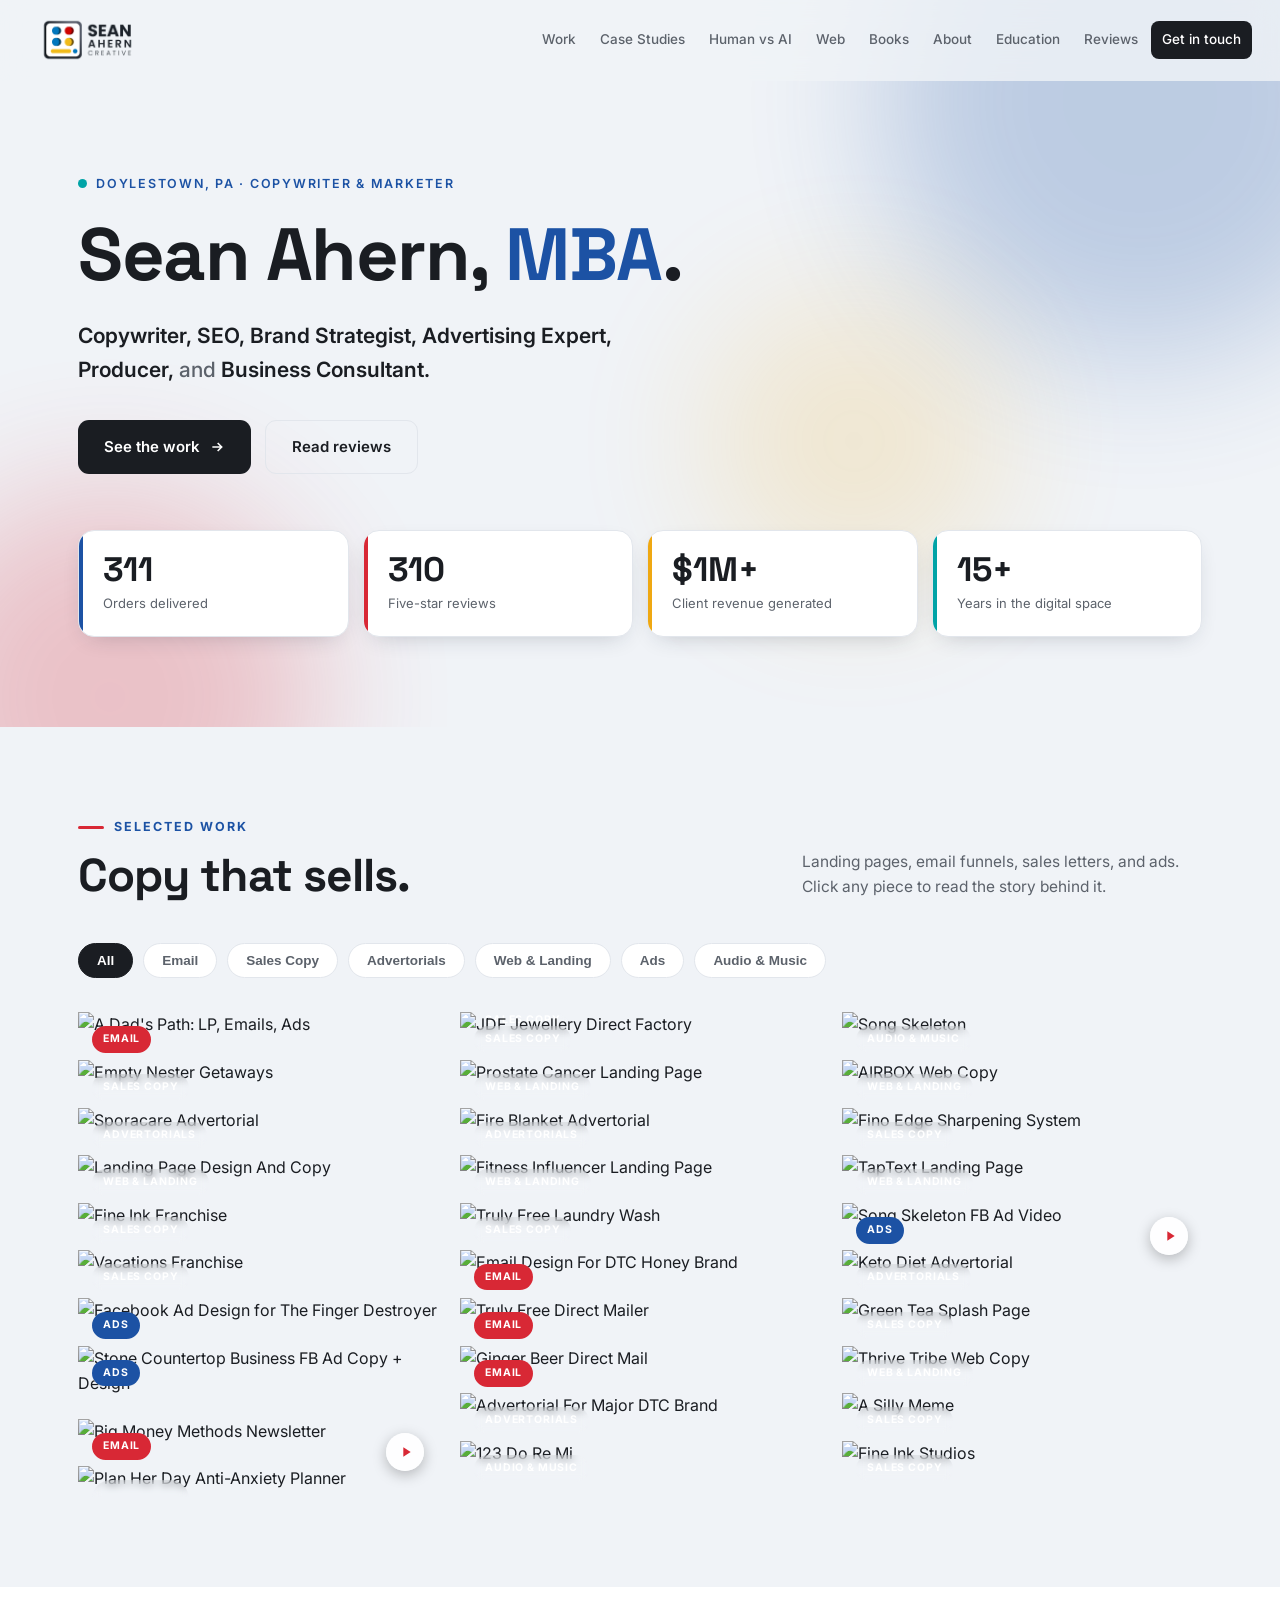
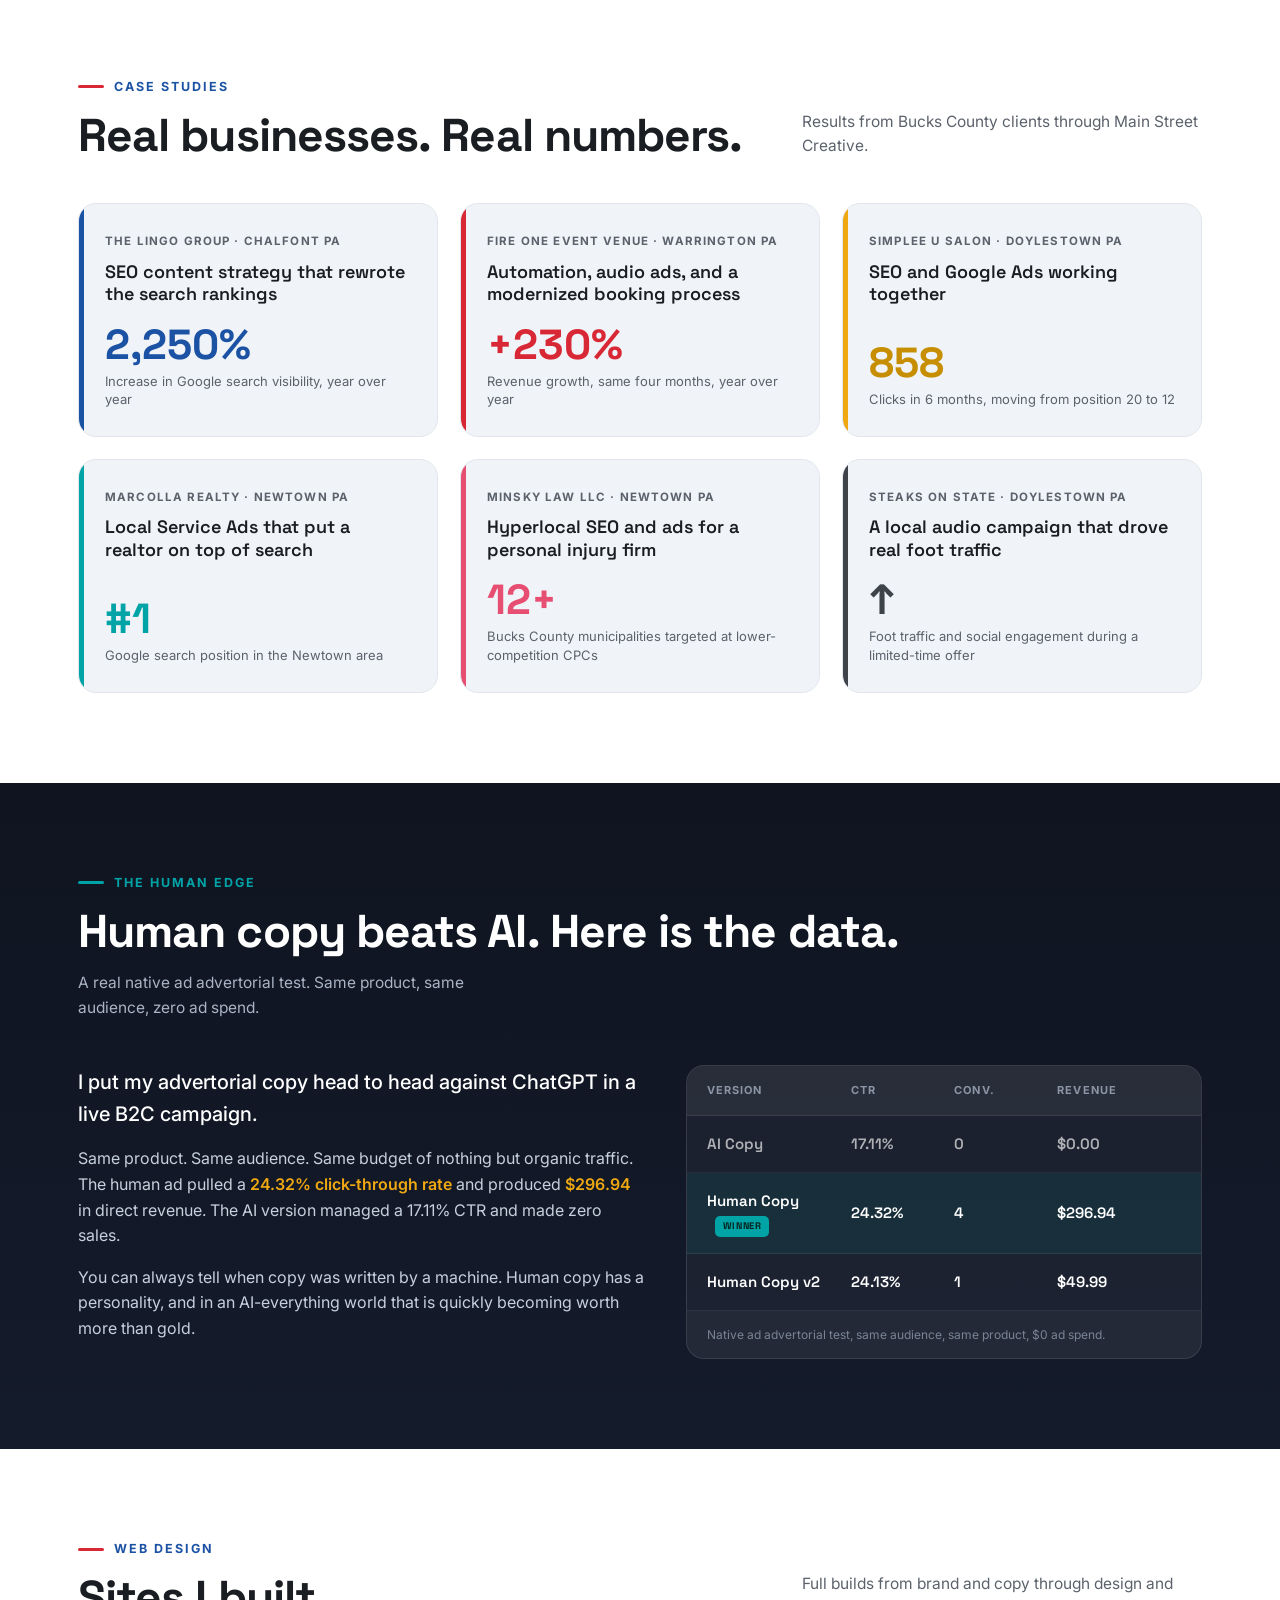
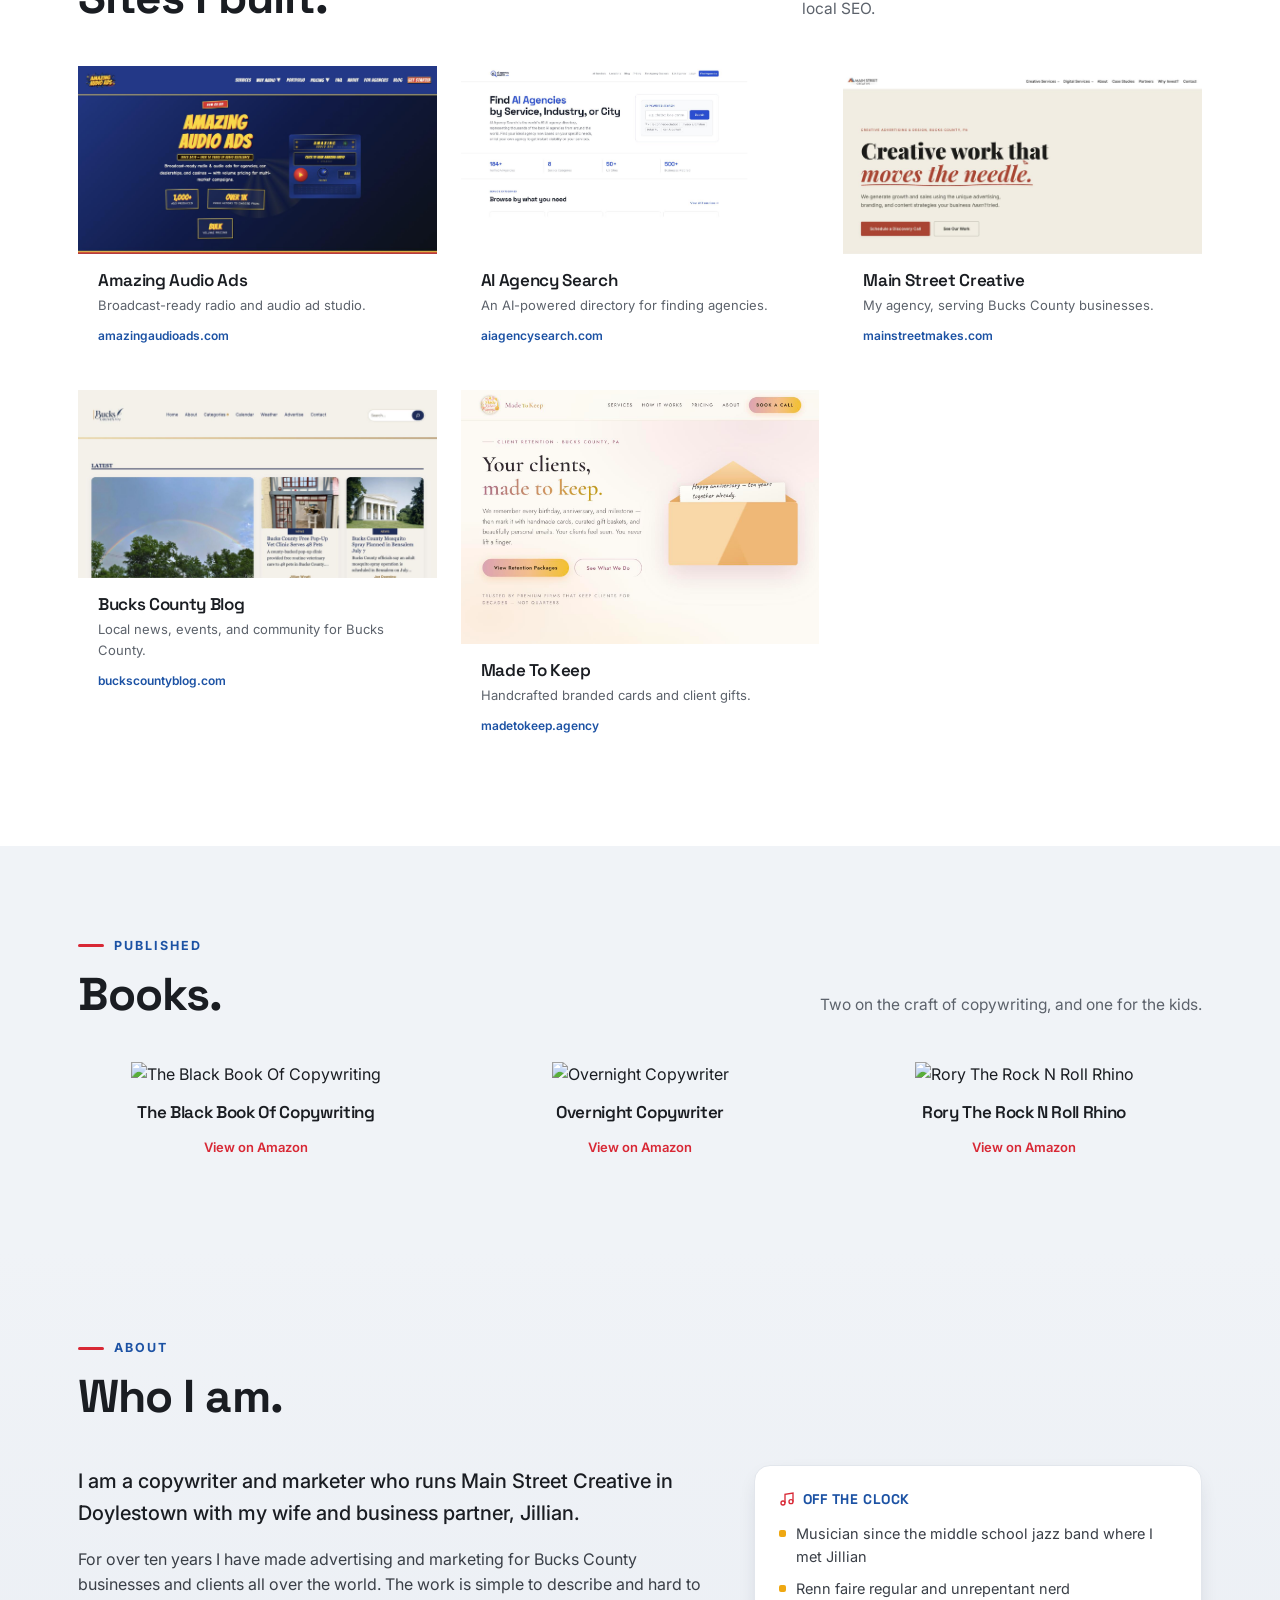
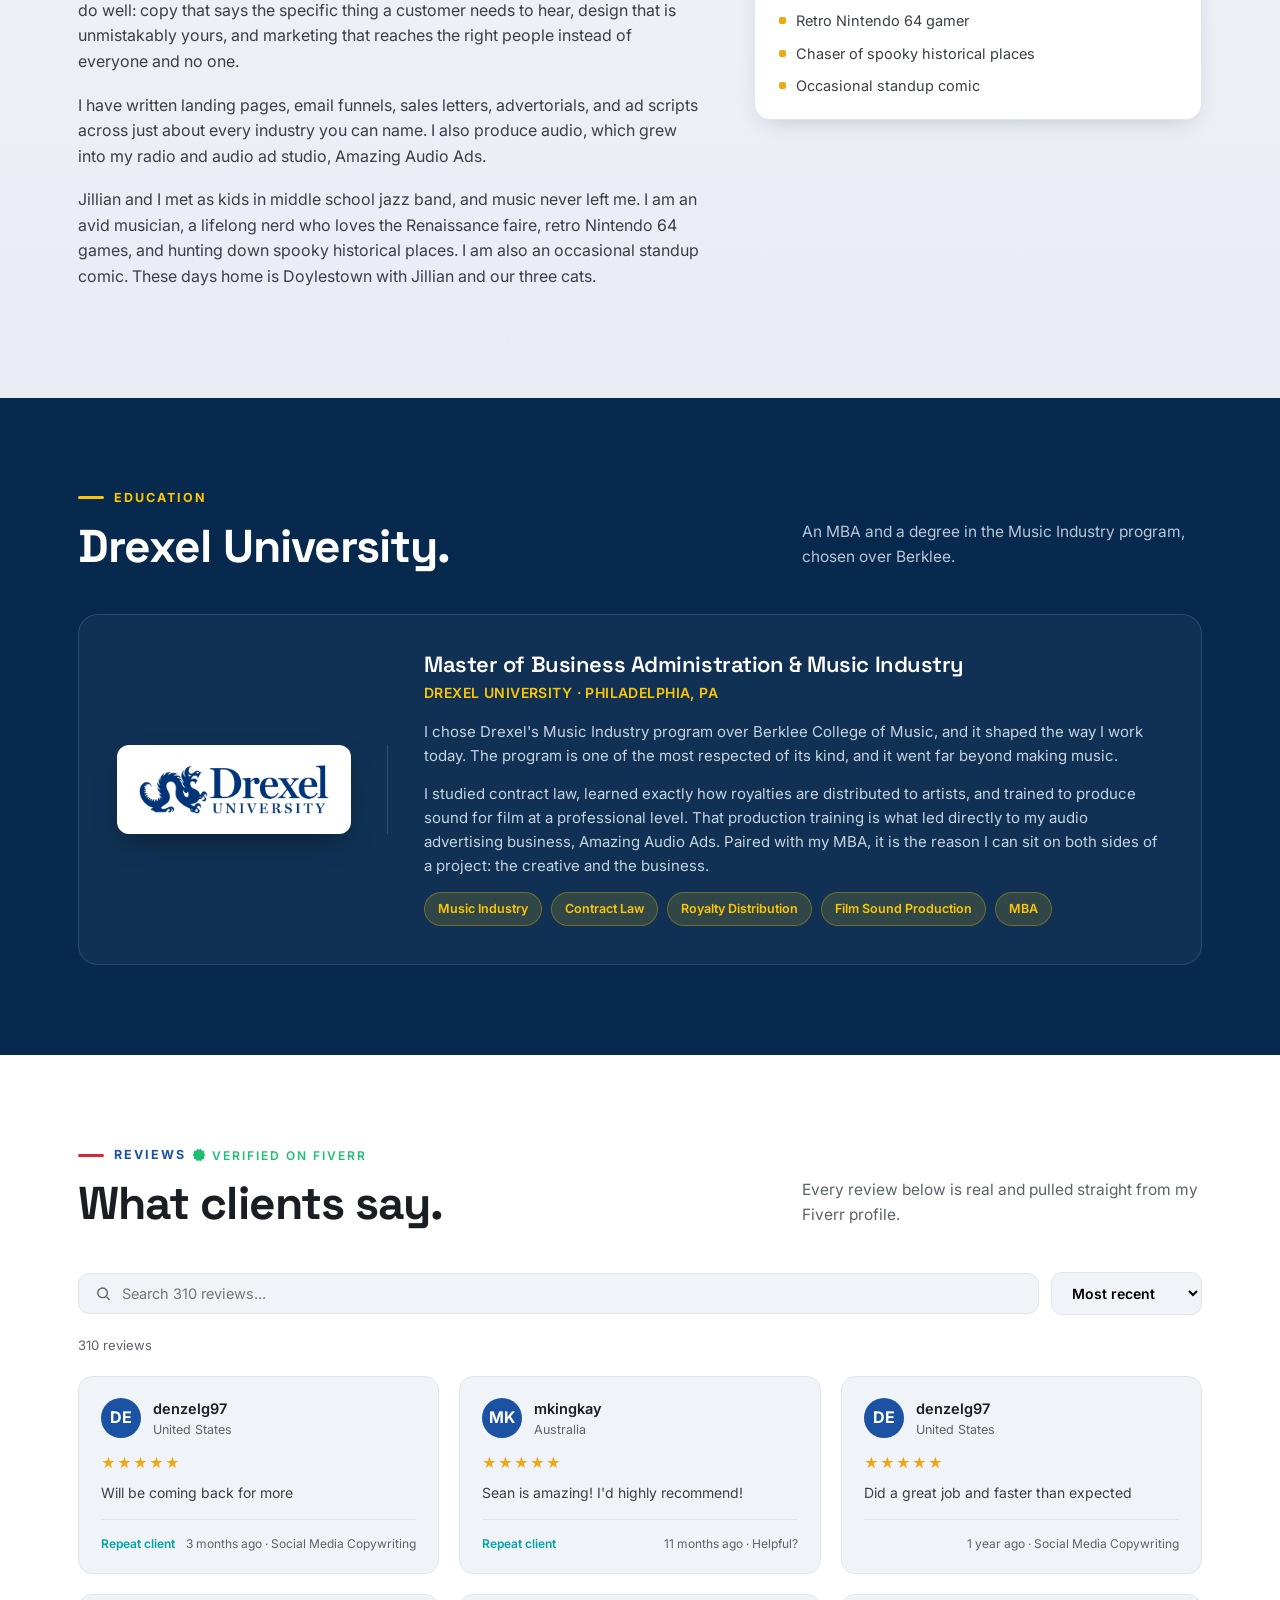
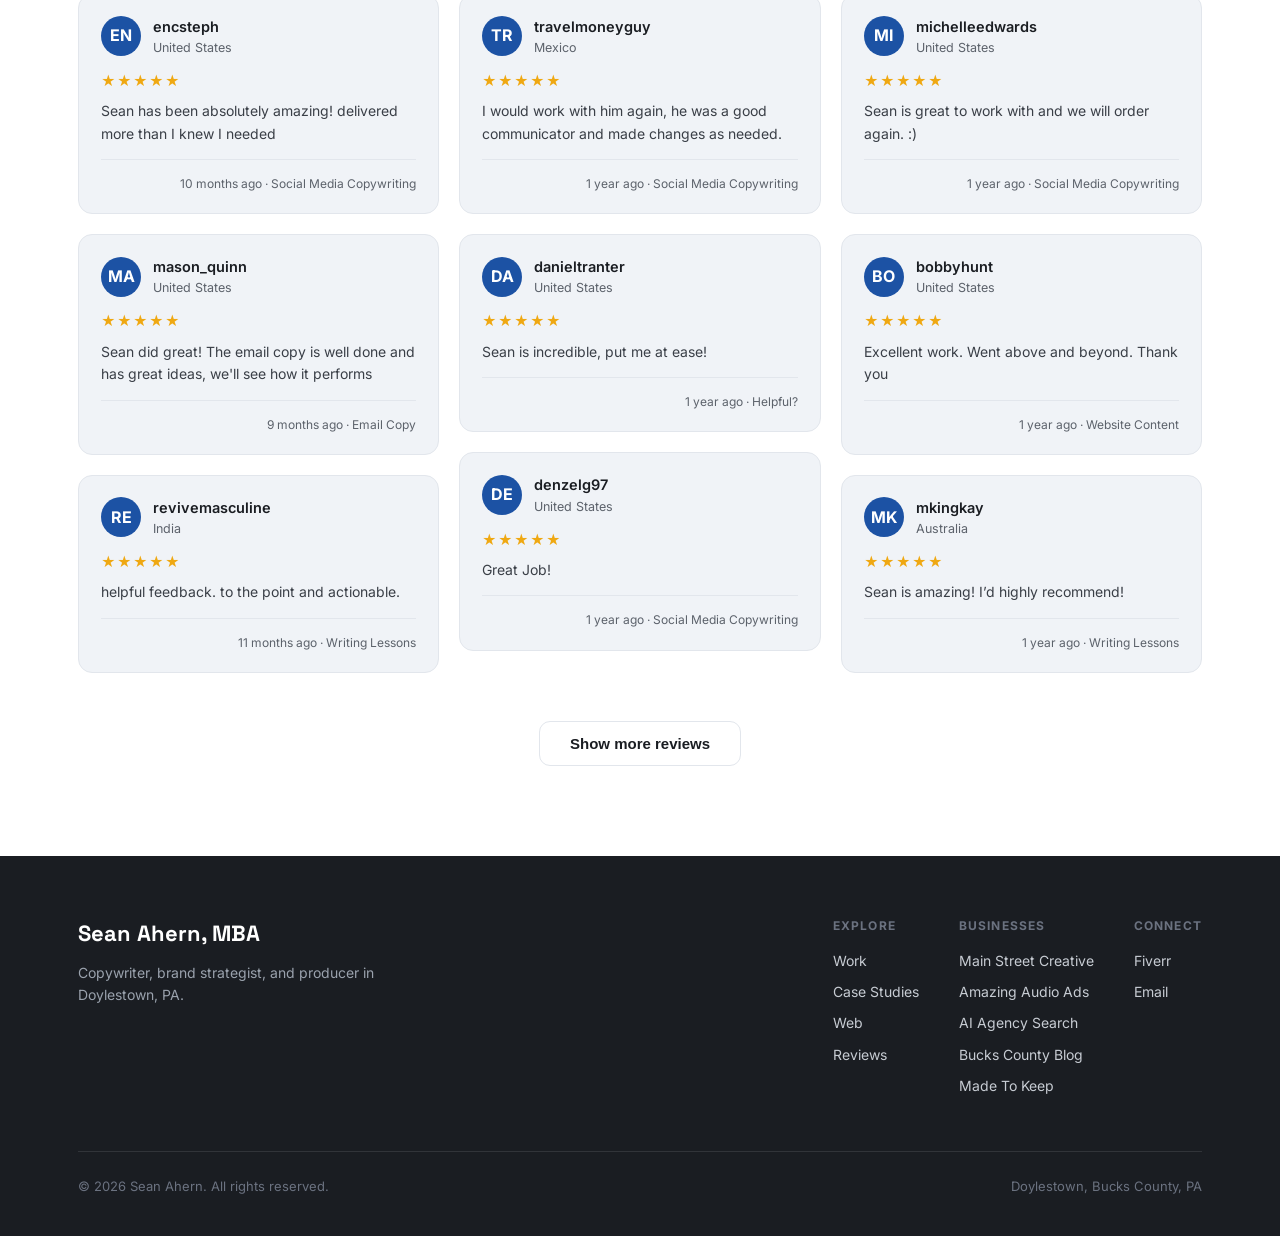
==== commit 7b13809d: "Free-floating full-size images (no card frame) and remove 12 work items" ====
--- a/index.html
+++ b/index.html
@@ -80,11 +80,11 @@
 .masonry{column-count:3;column-gap:22px}
 @media(max-width:900px){.masonry{column-count:2}}
 @media(max-width:560px){.masonry{column-count:1}}
-.tile{break-inside:avoid;margin-bottom:22px;position:relative;border-radius:16px;overflow:hidden;cursor:pointer;background:var(--paper);box-shadow:var(--shadow-sm);transition:transform .4s cubic-bezier(.2,.8,.2,1),box-shadow .4s;opacity:0;transform:translateY(26px)}
+.tile{break-inside:avoid;margin-bottom:22px;position:relative;cursor:pointer;background:none;border-radius:0;box-shadow:none;transition:transform .4s cubic-bezier(.2,.8,.2,1);opacity:0;transform:translateY(26px)}
 .tile.in{opacity:1;transform:none}
-.tile:hover{transform:translateY(-6px) scale(1.012);box-shadow:var(--shadow)}
-.tile img{width:100%;height:auto;display:block;transition:transform .6s ease}
-.tile:hover img{transform:scale(1.05)}
+.tile:hover{transform:translateY(-4px)}
+.tile img{width:100%;height:auto;display:block;border-radius:0;box-shadow:none}
+.tile:hover img{transform:none}
 .tile .ov{position:absolute;inset:0;background:linear-gradient(to top,rgba(20,24,32,.92) 0%,rgba(20,24,32,.35) 45%,transparent 72%);opacity:0;transition:.35s;display:flex;flex-direction:column;justify-content:flex-end;padding:20px}
 .tile:hover .ov{opacity:1}
 .tile .ov .t{color:#fff;font-family:var(--f-disp);font-weight:600;font-size:17px;line-height:1.2;transform:translateY(8px);transition:.35s .05s}
@@ -138,10 +138,10 @@
 .webgrid{display:grid;grid-template-columns:repeat(3,1fr);gap:24px}
 @media(max-width:860px){.webgrid{grid-template-columns:1fr 1fr}}
 @media(max-width:600px){.webgrid{grid-template-columns:1fr}}
-.webcard{border-radius:16px;overflow:hidden;background:var(--white);box-shadow:var(--shadow-sm);border:1px solid var(--line);transition:.35s;display:flex;flex-direction:column}
-.webcard:hover{transform:translateY(-6px);box-shadow:var(--shadow)}
-.webcard .shot{aspect-ratio:16/10;overflow:hidden;position:relative;background:var(--gun)}
-.webcard .shot img{width:100%;height:auto;display:block;object-fit:cover;object-position:top center}
+.webcard{background:none;border:0;border-radius:0;box-shadow:none;transition:.35s;display:flex;flex-direction:column}
+.webcard:hover{transform:translateY(-4px)}
+.webcard .shot{position:relative;background:none}
+.webcard .shot img{width:100%;height:auto;display:block;border-radius:0}
 .webcard.ph .shot{display:flex;align-items:center;justify-content:center;background:linear-gradient(135deg,#5b2333,#8a2b3f)}
 .webcard.ph .shot .phlogo{font-family:var(--f-disp);font-weight:700;font-size:26px;color:#fff;text-align:center;letter-spacing:.02em;padding:20px}
 .webcard .meta{padding:18px 20px}
@@ -154,7 +154,7 @@
 .book{display:flex;flex-direction:column;align-items:center;text-align:center;gap:16px}
 .book .cov{position:relative;transition:.4s}
 .book:hover .cov{transform:translateY(-8px) rotate(-1.5deg)}
-.book .cov img{border-radius:6px;box-shadow:0 20px 45px -18px rgba(0,0,0,.5);max-height:300px;width:auto}
+.book .cov img{border-radius:0;max-height:300px;width:auto}
 .book h3{font-size:17px;font-weight:600}
 .book .link{font-size:13px;font-weight:600;color:var(--red)}
 
@@ -491,7 +491,7 @@
 
 <script>
 (function(){
-  var PROJ = [{"cat":"Email","title":"A Dad's Path: LP, Emails, Ads","desc":"Full funnel for a men's anger management program. Landing page, an eight email drip, and four Facebook ads, all built around the Man Cave Of Your Mind angle I wrote for it.","img":"https://fiverr-res.cloudinary.com/image/upload/f_auto,q_auto,t_portfolio_project_large/v1/attachments/project_item/attachment/ebfa3ca2b479d9e88c97fada28bd297d-1695428142436/Screen%20Shot%202023-09-22%20at%208.07.46%20PM.png"},{"cat":"Advertorials","title":"Gold IRA Advertorial - 1 Day Rush","desc":"1 day rush order project to create an advertorial directing readers to a free gold IRA guide. Built from scratch in Carrd.co","img":"https://fiverr-res.cloudinary.com/image/upload/f_auto,q_auto,t_portfolio_project_large_non_exp/v1/attachments/project_item/attachment/daafe1fb486a12db959e527384e30ce9-1753812313995/screencapture-goldirafreeguide-carrd-co-2025-07-29-14_03_23.png"},{"cat":"Sales Copy","title":"Empty Nester Getaways","desc":"Travel campaign concept and copy aimed at empty nesters ready to spend on themselves again. Warm, a little wistful, built to make booking feel like the obvious next move.","img":"https://fiverr-res.cloudinary.com/image/upload/f_auto,q_auto,t_portfolio_project_large_non_exp/v1/attachments/project_item/attachment/2d26bee568587e85aa9fa6abfd659830-1758724552393/Untitled%20design%20(15).png"},{"cat":"Advertorials","title":"Sporacare Advertorial","desc":"Advertorial copy + page build using Carrd.co + custom images + custom logo for a complete advertorial build for use on Taboola or Facebook as a bridge page.","img":"https://fiverr-res.cloudinary.com/image/upload/f_auto,q_auto,t_portfolio_project_large_non_exp/v1/attachments/project_item/attachment/5e832e726aefcae601f5d93e41d7abb6-1750366073892/screencapture-functionalshroomsonline-carrd-co-2025-06-19-16_46_46.png"},{"cat":"Web & Landing","title":"Emsculpt NEO - High Ticket Audience","desc":"Client needed an ad campaign targeting a highly upscale audience interested in losing weight without going to the gym. We created ads that matched modern consumer behaviors, such as searching for answers with AI and a shopping cart / checkout experience graphic. Chat GPT images are clone/mock designs that are fully editable, client was given Canva files upon delivery for future customization.","img":"https://fiverr-res.cloudinary.com/image/upload/f_auto,q_auto,t_portfolio_project_large_non_exp/v1/attachments/project_item/attachment/788ba0af4b0b2fd3db0c44d7b3723b2f-1752610102434/3.png"},{"cat":"Web & Landing","title":"Landing Page Design And Copy","desc":"Sydney needed a landing page with several other pages to describe and position his unique service to business owners. This was made in Duda.","img":"https://fiverr-res.cloudinary.com/image/upload/f_auto,q_auto,t_portfolio_project_large_non_exp/v1/attachments/project_item/attachment/641475d7e1ac03e0afc132fe9d90c3da-1737395510980/screencapture-thepeoplefirstcontent-2025-01-20-12_51_14.png"},{"cat":"Sales Copy","title":"Fine Ink Franchise","desc":"Fine Ink Studios is the world's first and largest tattoo shop franchise with over 20+ locations throughout Florida. I was tasked with helping advertise this amazing opportunity to business owners, tattoo artists, and piercing artists and illustrate the opportunity at hand.","img":"https://fiverr-res.cloudinary.com/image/upload/f_auto,q_auto,t_portfolio_project_large_non_exp/v1/attachments/project_item/attachment/89b6f6b2ca463aaca74b7157cc650451-1749667808531/1.png"},{"cat":"Sales Copy","title":"Vacations Franchise","desc":"This client needed clean and simple ads that sell the dream of owning your own vacation franchise. The trick here was using colored faded light to darken the sky and allow the text to be legible. Also increased the saturation the photos quite a bit for that dramatic tropical color.","img":"https://fiverr-res.cloudinary.com/image/upload/f_auto,q_auto,t_portfolio_project_large_non_exp/v1/attachments/project_item/attachment/2989221bb7050f32120ed0f20a9b55de-1738879084906/Copy%20of%20DVA3%20Updated%20(11).png"},{"cat":"Ads","title":"Facebook Ad Design for \"The Finger Destroyer\"","desc":"Client needed Facebook ad creative designs and copywriting. We did two versions of creative, one directed towards arm wrestling enthusiasts and the other directed towards gym enthusiasts.","img":"https://fiverr-res.cloudinary.com/image/upload/f_auto,q_auto,t_portfolio_project_large_non_exp/v1/attachments/project_item/attachment/afcec21379359703f1948a584e2c1d33-1741304640628/5.png"},{"cat":"Ads","title":"Stone Countertop Business FB Ad Copy + Design","desc":"This client needed a facebook ad design + ad copy + setup in Facebook ad manager. The goal was to portray the business as very high authority has they have 30+ years of experience. I also added a human touch to illustrate how much they care about getting the design right for the family.","img":"https://fiverr-res.cloudinary.com/image/upload/f_auto,q_auto,t_portfolio_project_large_non_exp/v1/attachments/project_item/attachment/a05aad09b23c23da38ece33d20b0a58b-1736283196068/facebook-ad-mockup%20(6).png"},{"cat":"Email","title":"Big Money Methods Newsletter","desc":"Chief copywriter for the Big Money Methods newsletter. This newsletter has thousands of weekly readers and has an astoundingly high click rate and open rate.","img":"https://fiverr-res.cloudinary.com/video/upload/so_0,f_auto,q_auto,t_portfolio_project_large/v1/video-attachments/project_item/attachment/8d16c0086fb05f6ab1a4fc1847d914b0-1733777630640/My%20Movie.jpg","video":"https://fiverr-res.cloudinary.com/video/upload/t_fiverr_hd/v1/video-attachments/project_item/attachment/8d16c0086fb05f6ab1a4fc1847d914b0-1733777630640/My%20Movie.mp4"},{"cat":"Sales Copy","title":"Plan Her Day Anti-Anxiety Planner","desc":"Client needed graphic design and ad copy for the Plan Her Day anti-anxiety planner specifically targeted towards women. This design was created from scratch.","img":"https://fiverr-res.cloudinary.com/image/upload/f_auto,q_auto,t_portfolio_project_large_non_exp/v1/attachments/project_item/attachment/99a0c71f99c0bfda5da9e9c273861e1d-1733258221077/Plan%20Her%20Day%20(1).png"},{"cat":"Sales Copy","title":"Digital Marketing Agency Lead Magnet","desc":"The digital marketing agency needed to create a lead magnet and also an organic post copy that would draw in small business owners and entrepreneurs to download it. Client requested hard hitting copy with attitutude in a casual tone but authoritative tone.","img":"https://fiverr-res.cloudinary.com/image/upload/f_auto,q_auto,t_portfolio_project_large_non_exp/v1/attachments/project_item/attachment/90ce260ec41798d7b1c84c22b7fe63bf-1733518075077/Untitled%20design%20-%202024-12-06T154533.347.png"},{"cat":"Sales Copy","title":"JDF Jewellery Direct Factory","desc":"Product and brand copy for a direct to consumer jewellery maker. Clean, confident, and written to make factory direct sound like a perk instead of a compromise.","img":"https://fiverr-res.cloudinary.com/image/upload/f_auto,q_auto,t_portfolio_project_large_non_exp/v1/attachments/project_item/attachment/7f915acbe74633320f2cc5f0a28a9bd4-1712943028254/Untitled%20design%20-%202024-04-12T131758.656.png"},{"cat":"Sales Copy","title":"Book Publishing Company","desc":"Using the landing page copy I had written, this client generated over $60k in sales and increased their conversion rate from 1.7% to 3.1%","img":"https://fiverr-res.cloudinary.com/image/upload/f_auto,q_auto,t_portfolio_project_large/v1/attachments/project_item/attachment/b9f59a5bed19ec058040b497813e69e0-1687908400732/Untitled%20design%20(10).png"},{"cat":"Web & Landing","title":"Prostate Cancer Landing Page","desc":"A landing page written with care for a sensitive health audience. Plain language, real reassurance, and a clear next step without any of the usual scare tactics.","img":"https://fiverr-res.cloudinary.com/image/upload/f_auto,q_auto,t_portfolio_project_large/v1/attachments/project_item/attachment/5dab8f145e74bdfa0731cc9d313f703f-1712943257130/screencapture-exerciseelixir-1250-2-2024-04-09-21_06_40.png"},{"cat":"Advertorials","title":"HexoFit Leg Massager Advertorial","desc":"Client wanted a clone of an existing advertorial / sales letter landing page. So I designed this copycat version completely from scratch using Carrd.co, rewrote all copy, and custom designed over 15 custom images and videos to flesh out the whole thing.","img":"https://fiverr-res.cloudinary.com/image/upload/f_auto,q_auto,t_portfolio_project_large/v1/attachments/project_item/attachment/60f0850d336386441505fd5d9d687cc7-1716170575764/screencapture-healthiotest-carrd-co-2024-05-19-22_01_39.png"},{"cat":"Advertorials","title":"Fire Blanket Advertorial","desc":"Native style advertorial for a home safety product. Opens with a real fear, tells a quick story, and lands on why this thing belongs in every kitchen.","img":"https://fiverr-res.cloudinary.com/image/upload/f_auto,q_auto,t_portfolio_project_large/v1/attachments/project_item/attachment/04ea3b07e55e494df545c48762308be2-1695428633510/Screen%20Shot%202023-09-22%20at%208.17.15%20PM.png"},{"cat":"Web & Landing","title":"Real Estate Agent's Landing Page","desc":"Shelby needed an eye catching landing page and copy that sells his unique home selling service. We came up with the name \"The Spotlight Method\" (I thought \"system\" sounded a bit too cheesy, so I eschewed the alliteration). I also designed the images and overall color scheme and layout of the page.","img":"https://fiverr-res.cloudinary.com/image/upload/f_auto,q_auto,t_portfolio_project_large/v1/attachments/project_item/attachment/e12471b8af6d87fee9c9520310b4ad0a-1712964384937/screencapture-carrd-co-dashboard-9530171278345326-edit-2024-04-12-19_20_46.png"},{"cat":"Web & Landing","title":"Fitness Influencer Landing Page","desc":"I optimized this fitness influencer's landing page by developing a unique selling point that strengthens her brand and incentivizes women to choose her over other trainers.","img":"https://fiverr-res.cloudinary.com/image/upload/f_auto,q_auto,t_portfolio_project_large/v1/attachments/project_item/attachment/fd6db48e4eee8f419d91d834e1898e33-1687908558598/Add%20a%20heading%20(1366%20%C3%97%201400%20px)%20(1366%20%C3%97%201500%20px).png"},{"cat":"Sales Copy","title":"Truly Free Laundry Wash","desc":"I wrote this landing page for Truly Free and their non toxic laundry detergent called Laundry Wash.","img":"https://fiverr-res.cloudinary.com/image/upload/f_auto,q_auto,t_portfolio_project_large/v1/attachments/project_item/attachment/eeb0d60d7560f0de682ac6a0dfa1ad70-1684849437771/Screen%20Shot%202023-05-23%20at%209.42.43%20AM.png"},{"cat":"Advertorials","title":"Advertorial for Free Ease","desc":"The intro to an advertorial I recently wrote for the product Free Ease. This project seemed to effortlessly flow right out of me, perhaps because I am literally the guy in the story. My advertorials have had millions of dollars of spend behind them on Taboola and have run for several years. If you'd like to look more into native advertising, let me know.","img":"https://fiverr-res.cloudinary.com/image/upload/f_auto,q_auto,t_portfolio_project_large/v1/attachments/project_item/attachment/74b0f8407aad41609a3a9db35194dbbb-1684848722990/Screen%20Shot%202023-05-23%20at%209.31.45%20AM.png"},{"cat":"Email","title":"Email Design For DTC Honey Brand","desc":"I created a modern email design that fit this brand's style. I also added a direct marketing based sales story as the body text to incentivize people to try their Hot Honey. Disclaimer: I did not actually work for this company as my client. This was a trial task that I completed for particular job.","img":"https://fiverr-res.cloudinary.com/image/upload/f_auto,q_auto,t_portfolio_project_large_non_exp/v1/attachments/project_item/attachment/ec3013459f25e4a24967078da360e101-1687908780728/Top%20Honey%20Email%20Design.png"},{"cat":"Email","title":"Truly Free Direct Mailer","desc":"I wrote this short direct mail piece that went out to over 100,000 homes across the USA. Truly Free is a major DTC brand that sells non toxic cleaning products out of Traverse City, Michigan.","img":"https://fiverr-res.cloudinary.com/image/upload/f_auto,q_auto,t_portfolio_project_large/v1/attachments/project_item/attachment/3b5d7514f4fc0dcd29ca7181bd81a432-1684849214621/Screen%20Shot%202023-05-23%20at%209.38.15%20AM.png"},{"cat":"Email","title":"Email Design + Copy","desc":"Sounds like something Don Draper would write, then proceed to have a mental breakdown, then hesitantly present to a client after awaking from a drunken stupor in his office.","img":"https://fiverr-res.cloudinary.com/image/upload/f_auto,q_auto,t_portfolio_project_large/v1/attachments/project_item/attachment/2fe198ebfc9a2be29c3ca4a9f3662a43-1687914095266/Copy%20of%20Untitled.png"},{"cat":"Email","title":"Email performance of DTC Brand","desc":"Revenue performance during my time as Email Marketing Manager of a major DTC brand","img":"https://fiverr-res.cloudinary.com/image/upload/f_auto,q_auto,t_portfolio_project_large/v1/attachments/project_item/attachment/a8f607403b93a124abe93e461aca0e92-1687910009292/Screen%20Shot%202023-06-27%20at%207.53.20%20PM.png"},{"cat":"Email","title":"Ginger Beer Direct Mail","desc":"I wrote and designed this direct mailer for client and the only payment I asked for in return was some of his ginger beer.","img":"https://fiverr-res.cloudinary.com/image/upload/f_auto,q_auto,t_portfolio_project_large/v1/attachments/project_item/attachment/b95db005f173fb1ef6f7527fde84d8cb-1687911337991/Screen%20Shot%202023-06-27%20at%208.14.10%20PM.png"},{"cat":"Advertorials","title":"Me VS Chat GPT (Taboola Results)","desc":"The results of me going head to head with chat GPT writing an advertorial. My version of the advertorial (outlined in red) that used a more unique sales angle beat the AI version in various KPIs including CTR and EPC.","img":"https://fiverr-res.cloudinary.com/image/upload/f_auto,q_auto,t_portfolio_project_large/v1/attachments/project_item/attachment/c4242474ca1424b0872d88921e66c767-1687910705226/Screen%20Shot%202023-06-27%20at%208.03.12%20PM.png"},{"cat":"Advertorials","title":"Advertorial For Major DTC Brand","desc":"An advertorial I wrote with a hard hitting hook for a major non-toxic laundry detergent brand. This advertorial ended making over $10,000 in sales.","img":"https://fiverr-res.cloudinary.com/image/upload/f_auto,q_auto,t_portfolio_project_large/v1/attachments/project_item/attachment/88e9657185ae9ddde9fd1f07c4a63b66-1687910967857/Screen%20Shot%202023-06-27%20at%208.08.55%20PM.png"},{"cat":"Audio & Music","title":"123 Do Re Mi","desc":"The task was simple. Write adorable copy for an adorable children's piano book. Mission accomplished.","img":"https://fiverr-res.cloudinary.com/image/upload/f_auto,q_auto,t_portfolio_project_large/v1/attachments/project_item/attachment/34e58699fa2ac0aa768ee2552ccaff45-1687911120965/Screen%20Shot%202023-06-27%20at%208.11.06%20PM.png"},{"cat":"Audio & Music","title":"Song Skeleton","desc":"My own business, Song Skeleton. I wrote all of the copy for this website and geared it towards guitar players. As a fellow rocker myself, this was the easiest (and best) copy I've ever written.","img":"https://fiverr-res.cloudinary.com/image/upload/f_auto,q_auto,t_portfolio_project_large/v1/attachments/project_item/attachment/8dcb976aa05bf2367d07a76ea92d3226-1684849729153/Screen%20Shot%202023-05-23%20at%209.47.00%20AM.png"},{"cat":"Web & Landing","title":"AIRBOX Web Copy","desc":"I wrote the web content for the AIRBOX home page. The goal was to convince mid level consumers to purchase a high ticket product like AIRBOX by positioning it as a justified cost and high benefit for a family's health.","img":"https://fiverr-res.cloudinary.com/image/upload/f_auto,q_auto,t_portfolio_project_large/v1/attachments/project_item/attachment/3a5fde4dd4ffd426b35e3022c8bbb3f7-1684849050874/Screen%20Shot%202023-05-23%20at%209.35.18%20AM.png"},{"cat":"Sales Copy","title":"Fino Edge Sharpening System","desc":"Wrote the product packaging for the Fino Edge knife sharpening system which has now sold hundreds of units on Amazon.","img":"https://fiverr-res.cloudinary.com/image/upload/f_auto,q_auto,t_portfolio_project_large/v1/attachments/project_item/attachment/323a13537d2e7b05422379b4da5d1c9e-1684849326416/Screen%20Shot%202023-05-23%20at%209.40.52%20AM.png"},{"cat":"Web & Landing","title":"TapText Landing Page","desc":"Wrote a landing page for TapText with the goal being to convince users to implement the software. I positioned it as a massive increase in response rate all from one itty bitty button.","img":"https://fiverr-res.cloudinary.com/image/upload/f_auto,q_auto,t_portfolio_project_large/v1/attachments/project_item/attachment/7fbf9e351a587480dac364b3f5951b9c-1684849537241/Screen%20Shot%202023-05-23%20at%209.44.27%20AM.png"},{"cat":"Ads","title":"Song Skeleton FB Ad Video","desc":"A video I wrote and produced myself for my Song Skeleton business.","img":"https://fiverr-res.cloudinary.com/video/upload/so_0,f_auto,q_auto,t_portfolio_project_large/dxefczaiyzodsla7dkbv.jpg","video":"https://fiverr-res.cloudinary.com/video/upload/t_fiverr_hd/dxefczaiyzodsla7dkbv.mp4"},{"cat":"Advertorials","title":"Keto Diet Advertorial","desc":"I wrote this advertorial for a keto diet meal plan which drove cold traffic to a quiz page.","img":"https://fiverr-res.cloudinary.com/image/upload/f_auto,q_auto,t_portfolio_project_large/v1/attachments/project_item/attachment/d366dde02d83046a23f52e7601aab795-1687909808575/screencapture-ketoquizreview-carrd-co-2023-06-27-19_48_58.png"},{"cat":"Sales Copy","title":"Green Tea Splash Page","desc":"Not the official page, just a mockup I did in Canva. This made me crave matcha so much I had to immediately go make some.","img":"https://fiverr-res.cloudinary.com/image/upload/f_auto,q_auto,t_portfolio_project_large/v1/attachments/project_item/attachment/30446f9758c0a979bbf2f8b09432db5d-1687911601523/Screen%20Shot%202023-06-27%20at%208.18.06%20PM.png"},{"cat":"Web & Landing","title":"Thrive Tribe Web Copy","desc":"Julie Daniluk's Meals That Heal program and her Thrive Tribe landing page. I've written almost all of her material.","img":"https://fiverr-res.cloudinary.com/image/upload/f_auto,q_auto,t_portfolio_project_large/v1/attachments/project_item/attachment/425e9c86f6d48fa0d1b4c51575d12ce7-1684852761065/Screen%20Shot%202023-05-23%20at%2010.37.53%20AM.png"},{"cat":"Sales Copy","title":"Frenchie Harness","desc":"A landing page I wrote for a dog harness specifically geared towards frenchies.","img":"https://fiverr-res.cloudinary.com/image/upload/f_auto,q_auto,t_portfolio_project_large/v1/attachments/project_item/attachment/b3d693bc4a5faeea5efbc676414edebe-1684852908569/Screen%20Shot%202023-05-23%20at%2010.40.53%20AM.png"},{"cat":"Sales Copy","title":"Laugh Traffic Web Content","desc":"Another of my businesses that I wrote my my own copy for. The goal here was to convince business owners that funny radio ads perform better than regular / generic promos. This is true by the way.","img":"https://fiverr-res.cloudinary.com/image/upload/f_auto,q_auto,t_portfolio_project_large/v1/attachments/project_item/attachment/202997d224c9112cac49af762014905c-1684853408755/Screen%20Shot%202023-05-23%20at%2010.47.49%20AM.png"},{"cat":"Sales Copy","title":"A Silly Meme","desc":"Proof that not everything has to be a sales letter. Sometimes the brief is just make people laugh, and that is a skill too.","img":"https://fiverr-res.cloudinary.com/image/upload/f_auto,q_auto,t_portfolio_project_large/v1/attachments/project_item/attachment/4d997af814c7a4d627fbd5e756277e98-1687913597051/Copy%20of%20Copy%20of%20Copy%20of%20Copy%20of%20Copy%20of%20STOP%20USING%20TOXIC%20GLASS%20CLEANERS..png"},{"cat":"Sales Copy","title":"Fine Ink Studios","desc":"Several static images created for Fine Ink's Facebook ad campaigns. Ads created for recruiting and potential franchise owners of America's most popular tattoo franchise.","img":"https://fiverr-res.cloudinary.com/image/upload/f_auto,q_auto,t_portfolio_project_large_non_exp/v1/attachments/project_item/attachment/3bf915576da3c283a494e46721cc6a5e-1780435680132/11.png"}];
+  var PROJ = [{"cat":"Email","title":"A Dad's Path: LP, Emails, Ads","desc":"Full funnel for a men's anger management program. Landing page, an eight email drip, and four Facebook ads, all built around the Man Cave Of Your Mind angle I wrote for it.","img":"https://fiverr-res.cloudinary.com/image/upload/f_auto,q_auto,t_portfolio_project_large/v1/attachments/project_item/attachment/ebfa3ca2b479d9e88c97fada28bd297d-1695428142436/Screen%20Shot%202023-09-22%20at%208.07.46%20PM.png"},{"cat":"Sales Copy","title":"Empty Nester Getaways","desc":"Travel campaign concept and copy aimed at empty nesters ready to spend on themselves again. Warm, a little wistful, built to make booking feel like the obvious next move.","img":"https://fiverr-res.cloudinary.com/image/upload/f_auto,q_auto,t_portfolio_project_large_non_exp/v1/attachments/project_item/attachment/2d26bee568587e85aa9fa6abfd659830-1758724552393/Untitled%20design%20(15).png"},{"cat":"Advertorials","title":"Sporacare Advertorial","desc":"Advertorial copy + page build using Carrd.co + custom images + custom logo for a complete advertorial build for use on Taboola or Facebook as a bridge page.","img":"https://fiverr-res.cloudinary.com/image/upload/f_auto,q_auto,t_portfolio_project_large_non_exp/v1/attachments/project_item/attachment/5e832e726aefcae601f5d93e41d7abb6-1750366073892/screencapture-functionalshroomsonline-carrd-co-2025-06-19-16_46_46.png"},{"cat":"Web & Landing","title":"Landing Page Design And Copy","desc":"Sydney needed a landing page with several other pages to describe and position his unique service to business owners. This was made in Duda.","img":"https://fiverr-res.cloudinary.com/image/upload/f_auto,q_auto,t_portfolio_project_large_non_exp/v1/attachments/project_item/attachment/641475d7e1ac03e0afc132fe9d90c3da-1737395510980/screencapture-thepeoplefirstcontent-2025-01-20-12_51_14.png"},{"cat":"Sales Copy","title":"Fine Ink Franchise","desc":"Fine Ink Studios is the world's first and largest tattoo shop franchise with over 20+ locations throughout Florida. I was tasked with helping advertise this amazing opportunity to business owners, tattoo artists, and piercing artists and illustrate the opportunity at hand.","img":"https://fiverr-res.cloudinary.com/image/upload/f_auto,q_auto,t_portfolio_project_large_non_exp/v1/attachments/project_item/attachment/89b6f6b2ca463aaca74b7157cc650451-1749667808531/1.png"},{"cat":"Sales Copy","title":"Vacations Franchise","desc":"This client needed clean and simple ads that sell the dream of owning your own vacation franchise. The trick here was using colored faded light to darken the sky and allow the text to be legible. Also increased the saturation the photos quite a bit for that dramatic tropical color.","img":"https://fiverr-res.cloudinary.com/image/upload/f_auto,q_auto,t_portfolio_project_large_non_exp/v1/attachments/project_item/attachment/2989221bb7050f32120ed0f20a9b55de-1738879084906/Copy%20of%20DVA3%20Updated%20(11).png"},{"cat":"Ads","title":"Facebook Ad Design for \"The Finger Destroyer\"","desc":"Client needed Facebook ad creative designs and copywriting. We did two versions of creative, one directed towards arm wrestling enthusiasts and the other directed towards gym enthusiasts.","img":"https://fiverr-res.cloudinary.com/image/upload/f_auto,q_auto,t_portfolio_project_large_non_exp/v1/attachments/project_item/attachment/afcec21379359703f1948a584e2c1d33-1741304640628/5.png"},{"cat":"Ads","title":"Stone Countertop Business FB Ad Copy + Design","desc":"This client needed a facebook ad design + ad copy + setup in Facebook ad manager. The goal was to portray the business as very high authority has they have 30+ years of experience. I also added a human touch to illustrate how much they care about getting the design right for the family.","img":"https://fiverr-res.cloudinary.com/image/upload/f_auto,q_auto,t_portfolio_project_large_non_exp/v1/attachments/project_item/attachment/a05aad09b23c23da38ece33d20b0a58b-1736283196068/facebook-ad-mockup%20(6).png"},{"cat":"Email","title":"Big Money Methods Newsletter","desc":"Chief copywriter for the Big Money Methods newsletter. This newsletter has thousands of weekly readers and has an astoundingly high click rate and open rate.","img":"https://fiverr-res.cloudinary.com/video/upload/so_0,f_auto,q_auto,t_portfolio_project_large/v1/video-attachments/project_item/attachment/8d16c0086fb05f6ab1a4fc1847d914b0-1733777630640/My%20Movie.jpg","video":"https://fiverr-res.cloudinary.com/video/upload/t_fiverr_hd/v1/video-attachments/project_item/attachment/8d16c0086fb05f6ab1a4fc1847d914b0-1733777630640/My%20Movie.mp4"},{"cat":"Sales Copy","title":"Plan Her Day Anti-Anxiety Planner","desc":"Client needed graphic design and ad copy for the Plan Her Day anti-anxiety planner specifically targeted towards women. This design was created from scratch.","img":"https://fiverr-res.cloudinary.com/image/upload/f_auto,q_auto,t_portfolio_project_large_non_exp/v1/attachments/project_item/attachment/99a0c71f99c0bfda5da9e9c273861e1d-1733258221077/Plan%20Her%20Day%20(1).png"},{"cat":"Sales Copy","title":"JDF Jewellery Direct Factory","desc":"Product and brand copy for a direct to consumer jewellery maker. Clean, confident, and written to make factory direct sound like a perk instead of a compromise.","img":"https://fiverr-res.cloudinary.com/image/upload/f_auto,q_auto,t_portfolio_project_large_non_exp/v1/attachments/project_item/attachment/7f915acbe74633320f2cc5f0a28a9bd4-1712943028254/Untitled%20design%20-%202024-04-12T131758.656.png"},{"cat":"Web & Landing","title":"Prostate Cancer Landing Page","desc":"A landing page written with care for a sensitive health audience. Plain language, real reassurance, and a clear next step without any of the usual scare tactics.","img":"https://fiverr-res.cloudinary.com/image/upload/f_auto,q_auto,t_portfolio_project_large/v1/attachments/project_item/attachment/5dab8f145e74bdfa0731cc9d313f703f-1712943257130/screencapture-exerciseelixir-1250-2-2024-04-09-21_06_40.png"},{"cat":"Advertorials","title":"Fire Blanket Advertorial","desc":"Native style advertorial for a home safety product. Opens with a real fear, tells a quick story, and lands on why this thing belongs in every kitchen.","img":"https://fiverr-res.cloudinary.com/image/upload/f_auto,q_auto,t_portfolio_project_large/v1/attachments/project_item/attachment/04ea3b07e55e494df545c48762308be2-1695428633510/Screen%20Shot%202023-09-22%20at%208.17.15%20PM.png"},{"cat":"Web & Landing","title":"Fitness Influencer Landing Page","desc":"I optimized this fitness influencer's landing page by developing a unique selling point that strengthens her brand and incentivizes women to choose her over other trainers.","img":"https://fiverr-res.cloudinary.com/image/upload/f_auto,q_auto,t_portfolio_project_large/v1/attachments/project_item/attachment/fd6db48e4eee8f419d91d834e1898e33-1687908558598/Add%20a%20heading%20(1366%20%C3%97%201400%20px)%20(1366%20%C3%97%201500%20px).png"},{"cat":"Sales Copy","title":"Truly Free Laundry Wash","desc":"I wrote this landing page for Truly Free and their non toxic laundry detergent called Laundry Wash.","img":"https://fiverr-res.cloudinary.com/image/upload/f_auto,q_auto,t_portfolio_project_large/v1/attachments/project_item/attachment/eeb0d60d7560f0de682ac6a0dfa1ad70-1684849437771/Screen%20Shot%202023-05-23%20at%209.42.43%20AM.png"},{"cat":"Email","title":"Email Design For DTC Honey Brand","desc":"I created a modern email design that fit this brand's style. I also added a direct marketing based sales story as the body text to incentivize people to try their Hot Honey. Disclaimer: I did not actually work for this company as my client. This was a trial task that I completed for particular job.","img":"https://fiverr-res.cloudinary.com/image/upload/f_auto,q_auto,t_portfolio_project_large_non_exp/v1/attachments/project_item/attachment/ec3013459f25e4a24967078da360e101-1687908780728/Top%20Honey%20Email%20Design.png"},{"cat":"Email","title":"Truly Free Direct Mailer","desc":"I wrote this short direct mail piece that went out to over 100,000 homes across the USA. Truly Free is a major DTC brand that sells non toxic cleaning products out of Traverse City, Michigan.","img":"https://fiverr-res.cloudinary.com/image/upload/f_auto,q_auto,t_portfolio_project_large/v1/attachments/project_item/attachment/3b5d7514f4fc0dcd29ca7181bd81a432-1684849214621/Screen%20Shot%202023-05-23%20at%209.38.15%20AM.png"},{"cat":"Email","title":"Ginger Beer Direct Mail","desc":"I wrote and designed this direct mailer for client and the only payment I asked for in return was some of his ginger beer.","img":"https://fiverr-res.cloudinary.com/image/upload/f_auto,q_auto,t_portfolio_project_large/v1/attachments/project_item/attachment/b95db005f173fb1ef6f7527fde84d8cb-1687911337991/Screen%20Shot%202023-06-27%20at%208.14.10%20PM.png"},{"cat":"Advertorials","title":"Advertorial For Major DTC Brand","desc":"An advertorial I wrote with a hard hitting hook for a major non-toxic laundry detergent brand. This advertorial ended making over $10,000 in sales.","img":"https://fiverr-res.cloudinary.com/image/upload/f_auto,q_auto,t_portfolio_project_large/v1/attachments/project_item/attachment/88e9657185ae9ddde9fd1f07c4a63b66-1687910967857/Screen%20Shot%202023-06-27%20at%208.08.55%20PM.png"},{"cat":"Audio & Music","title":"123 Do Re Mi","desc":"The task was simple. Write adorable copy for an adorable children's piano book. Mission accomplished.","img":"https://fiverr-res.cloudinary.com/image/upload/f_auto,q_auto,t_portfolio_project_large/v1/attachments/project_item/attachment/34e58699fa2ac0aa768ee2552ccaff45-1687911120965/Screen%20Shot%202023-06-27%20at%208.11.06%20PM.png"},{"cat":"Audio & Music","title":"Song Skeleton","desc":"My own business, Song Skeleton. I wrote all of the copy for this website and geared it towards guitar players. As a fellow rocker myself, this was the easiest (and best) copy I've ever written.","img":"https://fiverr-res.cloudinary.com/image/upload/f_auto,q_auto,t_portfolio_project_large/v1/attachments/project_item/attachment/8dcb976aa05bf2367d07a76ea92d3226-1684849729153/Screen%20Shot%202023-05-23%20at%209.47.00%20AM.png"},{"cat":"Web & Landing","title":"AIRBOX Web Copy","desc":"I wrote the web content for the AIRBOX home page. The goal was to convince mid level consumers to purchase a high ticket product like AIRBOX by positioning it as a justified cost and high benefit for a family's health.","img":"https://fiverr-res.cloudinary.com/image/upload/f_auto,q_auto,t_portfolio_project_large/v1/attachments/project_item/attachment/3a5fde4dd4ffd426b35e3022c8bbb3f7-1684849050874/Screen%20Shot%202023-05-23%20at%209.35.18%20AM.png"},{"cat":"Sales Copy","title":"Fino Edge Sharpening System","desc":"Wrote the product packaging for the Fino Edge knife sharpening system which has now sold hundreds of units on Amazon.","img":"https://fiverr-res.cloudinary.com/image/upload/f_auto,q_auto,t_portfolio_project_large/v1/attachments/project_item/attachment/323a13537d2e7b05422379b4da5d1c9e-1684849326416/Screen%20Shot%202023-05-23%20at%209.40.52%20AM.png"},{"cat":"Web & Landing","title":"TapText Landing Page","desc":"Wrote a landing page for TapText with the goal being to convince users to implement the software. I positioned it as a massive increase in response rate all from one itty bitty button.","img":"https://fiverr-res.cloudinary.com/image/upload/f_auto,q_auto,t_portfolio_project_large/v1/attachments/project_item/attachment/7fbf9e351a587480dac364b3f5951b9c-1684849537241/Screen%20Shot%202023-05-23%20at%209.44.27%20AM.png"},{"cat":"Ads","title":"Song Skeleton FB Ad Video","desc":"A video I wrote and produced myself for my Song Skeleton business.","img":"https://fiverr-res.cloudinary.com/video/upload/so_0,f_auto,q_auto,t_portfolio_project_large/dxefczaiyzodsla7dkbv.jpg","video":"https://fiverr-res.cloudinary.com/video/upload/t_fiverr_hd/dxefczaiyzodsla7dkbv.mp4"},{"cat":"Advertorials","title":"Keto Diet Advertorial","desc":"I wrote this advertorial for a keto diet meal plan which drove cold traffic to a quiz page.","img":"https://fiverr-res.cloudinary.com/image/upload/f_auto,q_auto,t_portfolio_project_large/v1/attachments/project_item/attachment/d366dde02d83046a23f52e7601aab795-1687909808575/screencapture-ketoquizreview-carrd-co-2023-06-27-19_48_58.png"},{"cat":"Sales Copy","title":"Green Tea Splash Page","desc":"Not the official page, just a mockup I did in Canva. This made me crave matcha so much I had to immediately go make some.","img":"https://fiverr-res.cloudinary.com/image/upload/f_auto,q_auto,t_portfolio_project_large/v1/attachments/project_item/attachment/30446f9758c0a979bbf2f8b09432db5d-1687911601523/Screen%20Shot%202023-06-27%20at%208.18.06%20PM.png"},{"cat":"Web & Landing","title":"Thrive Tribe Web Copy","desc":"Julie Daniluk's Meals That Heal program and her Thrive Tribe landing page. I've written almost all of her material.","img":"https://fiverr-res.cloudinary.com/image/upload/f_auto,q_auto,t_portfolio_project_large/v1/attachments/project_item/attachment/425e9c86f6d48fa0d1b4c51575d12ce7-1684852761065/Screen%20Shot%202023-05-23%20at%2010.37.53%20AM.png"},{"cat":"Sales Copy","title":"A Silly Meme","desc":"Proof that not everything has to be a sales letter. Sometimes the brief is just make people laugh, and that is a skill too.","img":"https://fiverr-res.cloudinary.com/image/upload/f_auto,q_auto,t_portfolio_project_large/v1/attachments/project_item/attachment/4d997af814c7a4d627fbd5e756277e98-1687913597051/Copy%20of%20Copy%20of%20Copy%20of%20Copy%20of%20Copy%20of%20STOP%20USING%20TOXIC%20GLASS%20CLEANERS..png"},{"cat":"Sales Copy","title":"Fine Ink Studios","desc":"Several static images created for Fine Ink's Facebook ad campaigns. Ads created for recruiting and potential franchise owners of America's most popular tattoo franchise.","img":"https://fiverr-res.cloudinary.com/image/upload/f_auto,q_auto,t_portfolio_project_large_non_exp/v1/attachments/project_item/attachment/3bf915576da3c283a494e46721cc6a5e-1780435680132/11.png"}];
   var RV = [{"username":"denzelg97","repeat":true,"country":"United States","rating":5,"when":"3 months ago","body":"Will be coming back for more","price":"$50-$100","dur":"2 days","gig":"Social Media Copywriting"},{"username":"encsteph","repeat":false,"country":"United States","rating":5,"when":"10 months ago","body":"Sean has been absolutely amazing! delivered more than I knew I needed","price":"$200-$400","dur":"10 days","gig":"Social Media Copywriting"},{"username":"mason_quinn","repeat":false,"country":"United States","rating":5,"when":"9 months ago","body":"Sean did great! The email copy is well done and has great ideas, we'll see how it performs","price":"Up to $50","dur":"3 days","gig":"Email Copy"},{"username":"revivemasculine","repeat":false,"country":"India","rating":5,"when":"11 months ago","body":"helpful feedback. to the point and actionable.","price":"Up to $50","dur":"4 days","gig":"Writing Lessons"},{"username":"mkingkay","repeat":true,"country":"Australia","rating":5,"when":"11 months ago","body":"Sean is amazing! I'd highly recommend!","price":"Up to $50","dur":"8 days","gig":"Helpful?"},{"username":"travelmoneyguy","repeat":false,"country":"Mexico","rating":5,"when":"1 year ago","body":"I would work with him again, he was a good communicator and made changes as needed.","price":"$100-$200","dur":"5 days","gig":"Social Media Copywriting"},{"username":"danieltranter","repeat":false,"country":"United States","rating":5,"when":"1 year ago","body":"Sean is incredible, put me at ease!","price":"Up to $50","dur":"3 days","gig":"Helpful?"},{"username":"denzelg97","repeat":false,"country":"United States","rating":5,"when":"1 year ago","body":"Great Job!","price":"$100-$200","dur":"3 days","gig":"Social Media Copywriting"},{"username":"denzelg97","repeat":false,"country":"United States","rating":5,"when":"1 year ago","body":"Did a great job and faster than expected","price":"$100-$200","dur":"2 days","gig":"Social Media Copywriting"},{"username":"michelleedwards","repeat":false,"country":"United States","rating":5,"when":"1 year ago","body":"Sean is great to work with and we will order again. :)","price":"$100-$200","dur":"8 days","gig":"Social Media Copywriting"},{"username":"bobbyhunt","repeat":false,"country":"United States","rating":5,"when":"1 year ago","body":"Excellent work. Went above and beyond. Thank you","price":"$100-$200","dur":"7 days","gig":"Website Content"},{"username":"mkingkay","repeat":false,"country":"Australia","rating":5,"when":"1 year ago","body":"Sean is amazing! I’d highly recommend!","price":"Up to $50","dur":"7 days","gig":"Writing Lessons"},{"username":"liebiediev","repeat":false,"country":"Belgium","rating":5,"when":"1 year ago","body":"great and flexible, thanks again!","price":"$100-$200","dur":"4 weeks","gig":"Social Media Copywriting"},{"username":"wwshan","repeat":false,"country":"United States","rating":5,"when":"1 year ago","body":"Great feedback, thank you.","price":"Up to $50","dur":"1 day","gig":"Writing Lessons"},{"username":"michelleedwards","repeat":false,"country":"United States","rating":5,"when":"1 year ago","body":"Thank so much! Quick work and adapted to my feedback. Excellent result! :)","price":"$100-$200","dur":"5 days","gig":"Social Media Copywriting"},{"username":"ericslangley","repeat":false,"country":"United States","rating":5,"when":"1 year ago","body":"Sean is a pleasure to work with, providing excellent communication and professional work that allowed me to focus on my business. The quick turnaround was valuable in helping me launch my project on time.","price":"$100-$200","dur":"2 days","gig":"Social Media Copywriting"},{"username":"wmc7771","repeat":false,"country":"United States","rating":5,"when":"1 year ago","body":"Super responsive! Will continue working with Sean!","price":"Up to $50","dur":"1 day","gig":"Social Media Copywriting"},{"username":"wmc7771","repeat":false,"country":"United States","rating":5,"when":"1 year ago","body":"It was Great working with Sean. I look forward to working together again soon!","price":"$100-$200","dur":"1 day","gig":"Social Media Copywriting"},{"username":"alaalsallal","repeat":false,"country":"Jordan","rating":5,"when":"1 year ago","body":"Fast turnover! High Quality! A+++ Recommended!","price":"$200-$400","dur":"5 days","gig":"Website Content"},{"username":"jovanra","repeat":false,"country":"Serbia","rating":5,"when":"1 year ago","body":"Everything was good :)","price":"Up to $50","dur":"1 day","gig":"Social Media Copywriting"},{"username":"lcblon","repeat":false,"country":"United States","rating":5,"when":"1 year ago","body":"In addition to being a very gifted writer, Sean is a brilliant marketer. His ideas are simple, practical and powerful and work for both the short and the long term. He brings tremendous experience to the table and has been able to tailor his advice specifically and perfectly to my business. Sean has... See more","price":"Up to $50","dur":"1 day","gig":"Social Media Copywriting"},{"username":"sergioartimenia","repeat":false,"country":"Portugal","rating":4.3,"when":"1 year ago","body":"Sean did a good work for us by making several landing pages.","price":"$200-$400","dur":"3 weeks","gig":"Helpful?"},{"username":"sergioartimenia","repeat":false,"country":"Portugal","rating":5,"when":"1 year ago","body":"The task was delivered according to our requirements. He was ready to go beyond the task to meet our changing needs.","price":"$50-$100","dur":"8 days","gig":"Helpful?"},{"username":"patrickboba","repeat":false,"country":"Sweden","rating":5,"when":"1 year ago","body":"As Always the best","price":"$200-$400","dur":"9 days","gig":"Website Content"},{"username":"ecolifewater","repeat":false,"country":"United States","rating":5,"when":"1 year ago","body":"Sean is a realiable partner as he submitted delivery on time every time. Nice experience to work with him!","price":"Up to $50","dur":"2 days","gig":"Social Media Copywriting"},{"username":"venkatesh3003","repeat":false,"country":"India","rating":5,"when":"2 years ago","body":"He delivered so fast, he understood my urgency & delivered the final output so quickly. Hopefully, it converts. Looking forward to working with him for the long term. Highly recommend his service for good job.","price":"$100-$200","dur":"2 days","gig":"S"},{"username":"ecolifewater","repeat":false,"country":"United States","rating":5,"when":"2 years ago","body":"Sean is very responsible and also super effective! Nice experience working with him!","price":"$200-$400","dur":"9 days","gig":"Helpful?"},{"username":"bentempleton202","repeat":false,"country":"United States","rating":5,"when":"2 years ago","body":"Sean is definitely a creative copywriter. Took the time to listen and understand who our brand is, and who our customer persona is. His different angles of approach to the different copy requests I gave were outside of the box compared to what I can come up with.","price":"$100-$200","dur":"3 days","gig":"Social Media Copywriting"},{"username":"jeffng83","repeat":false,"country":"Malaysia","rating":4,"when":"2 years ago","body":"did a nice job for me,","price":"$200-$400","dur":"12 days","gig":"Social Media Copywriting"},{"username":"ryanwinner","repeat":false,"country":"United States","rating":5,"when":"2 years ago","body":"really spent the time going through and asking questions. he asked lots of questions to understand our target audience but also asked questions to understand how what we did was different from others. the content came out great. I was very impressed. he added visuals and took the time to really grasp our niche industry. He is definitely worth the money.","price":"$200-$400","dur":"7 days","gig":"S"},{"username":"carlinkdisplays","repeat":false,"country":"United States","rating":5,"when":"2 years ago","body":"Shared my vision with Sean and he brought it to life. The final draft of the sales letter was exactly what I was looking for.","price":"$100-$200","dur":"8 days","gig":"Helpful?"},{"username":"sp6_ltd","repeat":false,"country":"United Kingdom","rating":5,"when":"2 years ago","body":"It was a pleasure to work with Sean. He understand the brief straightaway and delivery exactly what I wanted","price":"$200-$400","dur":"6 days","gig":"Website Content"},{"username":"patrickboba","repeat":false,"country":"Sweden","rating":5,"when":"2 years ago","body":"Thanks again Shan !","price":"$100-$200","dur":"1 day","gig":"Sales Copy"},{"username":"michaelsiddall","repeat":false,"country":"United States","rating":5,"when":"2 years ago","body":"An amazing writer. produces the best copywriting and professionalism.","price":"$50-$100","dur":"6 days","gig":"Sales Copy"},{"username":"michaelsiddall","repeat":false,"country":"United States","rating":5,"when":"2 years ago","body":"Sean is the best copy writer I work with and has a fresh and humorous take on selling. He truth and honesty come thru his writing style and make the normally mundane, exciting and a pleasure to read. A must hire for your copy needs.","price":"Up to $50","dur":"4 days","gig":"S"},{"username":"michaelsiddall","repeat":false,"country":"United States","rating":5,"when":"2 years ago","body":"A knockout advertorial for my service. A must hire!","price":"$50-$100","dur":"4 days","gig":"Helpful?"},{"username":"tryshonearcher","repeat":false,"country":"United States","rating":5,"when":"2 years ago","body":"Great work. Delivered ahead of schedule.","price":"Up to $50","dur":"2 days","gig":"Social Media Copywriting"},{"username":"michaelsiddall","repeat":false,"country":"United States","rating":5,"when":"2 years ago","body":"Sean is a professional and provides a fresh style to writing that speaks to the younger generations. A must hire","price":"$100-$200","dur":"6 days","gig":"S"},{"username":"patricklessor","repeat":false,"country":"United States","rating":5,"when":"2 years ago","body":"Great to work with, and I can see this copy working amazing in my marketing efforts.","price":"Up to $50","dur":"2 days","gig":"Email Copy"},{"username":"tryshonearcher","repeat":false,"country":"United States","rating":5,"when":"2 years ago","body":"Absolutely incredible! It has surpassed all my expectations. I'm absolutely in love with the cat image!","price":"$100-$200","dur":"5 days","gig":"Social Media Copywriting"},{"username":"patrickboba","repeat":false,"country":"Sweden","rating":5,"when":"2 years ago","body":"Sean really knows how to write, impressive","price":"$200-$400","dur":"10 days","gig":"Website Content"},{"username":"patrickboba","repeat":false,"country":"Sweden","rating":5,"when":"2 years ago","body":"Great work by Sean!","price":"$50-$100","dur":"5 days","gig":"Sales Copy"},{"username":"patrickboba","repeat":false,"country":"Sweden","rating":5,"when":"2 years ago","body":"Did something I usually never do, I ordered 3 gigs at the same time from a new seller. It paid off! Glad I did, thanks Sean - great writing!","price":"$100-$200","dur":"4 days","gig":"Email Copy"},{"username":"lonestarvf","repeat":false,"country":"United States","rating":5,"when":"2 years ago","body":"Great and easy to work with!","price":"$100-$200","dur":"8 days","gig":"Social Media Copywriting"},{"username":"oldfalls","repeat":false,"country":"United States","rating":5,"when":"2 years ago","body":"Awesome work by a amazing writer he is gifted and talented to achieve this result I will use him again","price":"$100-$200","dur":"2 weeks","gig":"Helpful?"},{"username":"timayco","repeat":false,"country":"South Korea","rating":5,"when":"2 years ago","body":"his sales copy was amazingly written and i cant wait to publish it.","price":"$100-$200","dur":"4 days","gig":"S"},{"username":"ciro1209","repeat":false,"country":"United States","rating":5,"when":"2 years ago","body":"Will use again","price":"$100-$200","dur":"13 days","gig":"Website Content"},{"username":"lushboy","repeat":false,"country":"Australia","rating":5,"when":"2 years ago","body":"Great written advertorial and exactly as needed with no revisions. I'll definitely be using again for future work.","price":"$100-$200","dur":"8 days","gig":"Website Content"},{"username":"ecolifewater","repeat":false,"country":"United States","rating":5,"when":"2 years ago","body":"Very professional and creative!","price":"$200-$400","dur":"11 days","gig":"Email Copy"},{"username":"shambhunath906","repeat":false,"country":"United States","rating":5,"when":"2 years ago","body":"Great job!! well researched and well written sales letter. thanks","price":"$100-$200","dur":"6 days","gig":"Helpful?"},{"username":"visioneer5r","repeat":false,"country":"United States","rating":5,"when":"2 years ago","body":"Fast work and terrific results; I am so impressed. I look forward to working with him again!","price":"$100-$200","dur":"11 days","gig":"Email Copy"},{"username":"successfuldad","repeat":false,"country":"United States","rating":5,"when":"2 years ago","body":"Sean is the real deal! Very compelling content, well done!","price":"$100-$200","dur":"7 days","gig":"Email Copy"},{"username":"loox25","repeat":false,"country":"United Kingdom","rating":5,"when":"2 years ago","body":"Very helpful","price":"$100-$200","dur":"7 days","gig":"Helpful?"},{"username":"taevangangnier","repeat":false,"country":"Canada","rating":5,"when":"2 years ago","body":"As always! AMAZING WORK👌","price":"$200-$400","dur":"3 days","gig":"Helpful?"},{"username":"viwee6077","repeat":false,"country":"Taiwan","rating":5,"when":"2 years ago","body":"top quality and a true master of it's craft!","price":"$100-$200","dur":"3 days","gig":"Email Copy"},{"username":"alinac255","repeat":false,"country":"Portugal","rating":5,"when":"2 years ago","body":"Great ideas! Can't wait to but it to test. Love the result","price":"$50-$100","dur":"3 days","gig":"Helpful?"},{"username":"ecolifewater","repeat":false,"country":"United States","rating":5,"when":"2 years ago","body":"Sean is highly proficient in writing and possesses a remarkable ability to craft imaginative and captivating paragraphs based on provided guidelines.","price":"$200-$400","dur":"2 days","gig":"Website Content"},{"username":"doctorcrisp","repeat":false,"country":"United States","rating":5,"when":"2 years ago","body":"Very good communication and work. A++++","price":"$100-$200","dur":"12 days","gig":"Helpful?"},{"username":"fayzanhamid","repeat":false,"country":"United Kingdom","rating":5,"when":"3 years ago","body":"Great work and very quick. I had asked Sean a couple of questions before starting the order and he was very happy to help, and he definitely helped. Can't wait to try out the sequence. Will be a returning customer!","price":"$50-$100","dur":"5 days","gig":"Email Copy"},{"username":"yourbrandingpal","repeat":false,"country":"India","rating":5,"when":"3 years ago","body":"It was a pleasure working with Sean. Easy to communicate with, understands the requirements very well, and the delivered work was of high quality. Sean could have chosen to deliver the work and have me claim revision but instead Sean chose to run the work by me before delivering it which shows that Sean is a true Pro. Thanks a lot Sean :)","price":"$200-$400","dur":"7 days","gig":"Website Content"},{"username":"diyankokalan90","repeat":false,"country":"Bulgaria","rating":5,"when":"3 years ago","body":"Thank you, Sean. Always a pleasure working with you. Looking forward to our future collaboration.","price":"$50-$100","dur":"4 days","gig":"Social Media Copywriting"},{"username":"invictaworks","repeat":false,"country":"United States","rating":5,"when":"3 years ago","body":"Another great delivery by Sean! Love working with him. Very reasonable and extremely creative. He is the best copywriter on fiverr by far. Thank you again Sean.","price":"","dur":"","gig":""},{"username":"sgpart","repeat":false,"country":"United States","rating":5,"when":"3 years ago","body":"Great work Sean, appreciate it!","price":"","dur":"","gig":"Website Content"},{"username":"iduncz","repeat":false,"country":"Canada","rating":5,"when":"3 years ago","body":"Great writer fast responsive and gave good insights to his thinking","price":"","dur":"","gig":""},{"username":"taevangangnier","repeat":false,"country":"Canada","rating":5,"when":"3 years ago","body":"Sean is the real deal! I have worked with him now for over 8 of my biggest project and he always creates the best quality work. I can't recommend his work more so if you are wondering if it's worth it... the answer is YES! Email Copy S Seller's Response Thanks so much for this review!","price":"","dur":"","gig":""},{"username":"johnraynar","repeat":false,"country":"United States","rating":5,"when":"3 years ago","body":"Great experience, Sean gave me exactly what I needed and I am already getting an awesome response - if you are trying to find business via cold emails, this is the guy who makes sure your emails don't get deleted! Thanks Sean! Email Copy S Seller's Response Thanks John! 👍 you’re very welcome, so excited to hear that the copy is working already!","price":"","dur":"","gig":""},{"username":"thevoiceofrandy","repeat":false,"country":"United States","rating":5,"when":"3 years ago","body":"WOW! I had high expectations when I heard Sean was good but he still exceeded them! I’m impressed with the creativity and uniqueness of his work! Thanks Sean!! Email Copy S Seller's Response Enjoy Randy!! Appreciate the kind words","price":"","dur":"","gig":""},{"username":"robertlovesfun","repeat":false,"country":"United States","rating":5,"when":"3 years ago","body":"Sean is the real deal! He even had me jumping to my website to listen to MY OWN DEMOS! Looking forward to using these email templates and trust me, he’s on speed dial from now on. Excellent work! Email Copy S Seller's Response Thank you Robert!!","price":"","dur":"","gig":""},{"username":"leespress123","repeat":false,"country":"United States","rating":5,"when":"3 years ago","body":"Sean nailed it. He's very reliable and communicative. I wasn't expecting the project to be turned around so quickly. It was precisely what I was looking for and better. As a publisher and agency owner, I've worked with many writers and he's a master of his craft. Highly recommended! S Seller's Response A truly amazing client! Thank you Travis + Lee’s Press team 🤟","price":"","dur":"","gig":""},{"username":"mmiddien","repeat":false,"country":"United States","rating":5,"when":"3 years ago","body":"Lovely writer.... help me crack my book!","price":"","dur":"","gig":""},{"username":"margaritaschn","repeat":false,"country":"United States","rating":5,"when":"3 years ago","body":"Great experience and very detialed delivery. thank you!","price":"","dur":"","gig":""},{"username":"tradedan","repeat":false,"country":"Israel","rating":5,"when":"3 years ago","body":"As usual, Sean is very precise and delivers powerful, eye-catching copy! All Thumbs Up! :)","price":"","dur":"","gig":""},{"username":"nate8183","repeat":false,"country":"United States","rating":5,"when":"3 years ago","body":"Amazing job as always! Will use again!","price":"","dur":"","gig":""},{"username":"leowithpower","repeat":false,"country":"United States","rating":5,"when":"3 years ago","body":"WOW! Absolutely PERFECT! You are talented! Thank you for your time and talent. S Seller's Response You’re so welcome!!","price":"","dur":"","gig":""},{"username":"eazydoesitn2","repeat":false,"country":"United Kingdom","rating":5,"when":"3 years ago","body":"Good content","price":"","dur":"","gig":"Email Copy"},{"username":"origyn","repeat":false,"country":"United States","rating":5,"when":"3 years ago","body":"Thanks Sean for killing this deadline!","price":"","dur":"","gig":"Email Copy"},{"username":"bbennett","repeat":false,"country":"United States","rating":5,"when":"3 years ago","body":"Sean did a great job. He listened, ask questions, clarified his understanding then wrote copy that was right on target for what we need.","price":"","dur":"","gig":""},{"username":"bbennett","repeat":false,"country":"United States","rating":5,"when":"4 years ago","body":"Sean gets concepts very quickly and understands the end objective. He was able to help me clarify our USP. I am hiring him for a new gig.","price":"","dur":"","gig":""},{"username":"origyn","repeat":false,"country":"United States","rating":5,"when":"4 years ago","body":"Yeeaaaaaaa Buddy!!!!","price":"","dur":"","gig":""},{"username":"nate8183","repeat":false,"country":"United States","rating":5,"when":"4 years ago","body":"WOW! WOW! WOW! It's not often i get cold chills but after reading the final piece (which by the way... was perfect on the first delivery) i feel like Im in a freezer! Sean has went above and beyond giving advice, and making a perfect first copy. His college degree is enough proof to hit that \"buy now\"... See more S Seller's Response Thanks for this amazing review Nate, and thank you for such a generous tip!!","price":"","dur":"","gig":""},{"username":"panatelas","repeat":false,"country":"United States","rating":5,"when":"4 years ago","body":"Great work as always. Thank you sir!","price":"","dur":"","gig":"Email Copy"},{"username":"origyn","repeat":false,"country":"United States","rating":5,"when":"4 years ago","body":"PERFECT! AGAIN!","price":"","dur":"","gig":""},{"username":"origyn","repeat":false,"country":"United States","rating":5,"when":"4 years ago","body":"Communication is always great and the writing is perfect!","price":"","dur":"","gig":"Email Copy"},{"username":"origyn","repeat":false,"country":"United States","rating":5,"when":"4 years ago","body":"Great job and great to work with! WE WILL be back in touch!!! Thank you!","price":"","dur":"","gig":""},{"username":"panatelas","repeat":false,"country":"United States","rating":5,"when":"4 years ago","body":"WOW!!!!! I am absolutely blown away by Sean's copy. He is playing 4D chess with how well he understands the client avatar and how to speak in their language. He put his heart and soul into this job and it shows. Thanks Sean! I'll certainly be back soon. If you are looking for a copywriter, this is your guy. S Seller's Response Thanks for this AWESOME review! It was my pleasure","price":"","dur":"","gig":""},{"username":"michaeldmailman","repeat":false,"country":"Canada","rating":5,"when":"4 years ago","body":"Service was exactly as described. And great work. S Seller's Response Thanks Michael 👍","price":"","dur":"","gig":""},{"username":"launchifysd","repeat":false,"country":"United States","rating":5,"when":"4 years ago","body":"Very creative copywriter for direct to consumer products! Will definitely be back for more. Loved all the copy and excited to test it out. Going to place another order right now :) Email Copy S Seller's Response Thanks for the tip and awesome review Meredith!","price":"","dur":"","gig":""},{"username":"jptampa","repeat":false,"country":"United States","rating":5,"when":"4 years ago","body":"Sean was great. He understood my product and grasped the problems with my current sales page almost immediately. I am very impressed with the changes he wrote for my sales page. I will implement them right away. I am sure I will be back for new copy for my other products. Thanks Sean. S Seller's Response Thanks Jim 👍","price":"","dur":"","gig":""},{"username":"taevangangnier","repeat":false,"country":"Canada","rating":5,"when":"4 years ago","body":"Gosh, everything you touch turns to pure gold! I am always blown away by the high-quality work you do. Thank you for always putting your all into your work. I can’t imagine working on any of my projects without your help.","price":"","dur":"","gig":""},{"username":"itstime123","repeat":false,"country":"Hong Kong","rating":5,"when":"4 years ago","body":"Sean did a great job with our ads, thanks!","price":"","dur":"","gig":""},{"username":"maserlaser84","repeat":false,"country":"United States","rating":5,"when":"4 years ago","body":"Late but 10000% worth it","price":"","dur":"","gig":""},{"username":"maserlaser84","repeat":false,"country":"United States","rating":5,"when":"4 years ago","body":"Delivered a little late but 10000% worth it. S Seller's Response Thank you for the tip my friend!","price":"","dur":"","gig":""},{"username":"deedeefowler","repeat":false,"country":"United States","rating":5,"when":"4 years ago","body":"Try fast nice book.","price":"","dur":"","gig":""},{"username":"maserlaser84","repeat":false,"country":"United States","rating":5,"when":"4 years ago","body":"Excellent persuasive copy, and flexible seller. I made a last minute change to the topic and the seller made it happen ❤️ S Seller's Response Thanks so much for the great review and nice tip!!","price":"","dur":"","gig":""},{"username":"daphenebooker12","repeat":false,"country":"United States","rating":5,"when":"4 years ago","body":"I love his return time & how he took my vision & bought it’s a life. I would definitely use him again. If you looking for a great children book you came to the right place, S Seller's Response Thanks so much for the awesome review","price":"","dur":"","gig":""},{"username":"griffopolis","repeat":false,"country":"United States","rating":5,"when":"4 years ago","body":"Very collaborative and creative. S Seller's Response Thank you so much for the generous tip!","price":"","dur":"","gig":""},{"username":"sharyarkhan242","repeat":false,"country":"Pakistan","rating":5,"when":"4 years ago","body":"It was nice working with sean. Thanks. Will recommend","price":"","dur":"","gig":""},{"username":"chvaughan","repeat":false,"country":"United States","rating":5,"when":"4 years ago","body":"Sean did such an amazing job! HIGHLY recommend.","price":"","dur":"","gig":""},{"username":"cecibordayo","repeat":false,"country":"United States","rating":5,"when":"4 years ago","body":"It was great working with Sean, he listened to my vision and it showed in his work. I would highly recommend him to others. S Seller's Response Thanks for the lovely review!","price":"","dur":"","gig":""},{"username":"showtimegmg22","repeat":false,"country":"United States","rating":5,"when":"4 years ago","body":"Great work again","price":"","dur":"","gig":""},{"username":"hudsonrose","repeat":false,"country":"United States","rating":5,"when":"4 years ago","body":"great job!","price":"","dur":"","gig":""},{"username":"xzavierrenae","repeat":false,"country":"United States","rating":5,"when":"4 years ago","body":"Amazing as always!!! Perfectly written","price":"","dur":"","gig":""},{"username":"stacye014","repeat":false,"country":"United States","rating":5,"when":"4 years ago","body":"I’m an more than pleased! Thank you for helping bring my vision to life. Highly recommended.","price":"","dur":"","gig":""},{"username":"showtimegmg22","repeat":false,"country":"United States","rating":5,"when":"4 years ago","body":"Fast and Great Work! Will Order Again!","price":"","dur":"","gig":""},{"username":"mitchegraf","repeat":false,"country":"United States","rating":5,"when":"4 years ago","body":"What an incredible experience working with Sean! He took our ideas and gave them wings, and now we have our first children's book to share with the world. His sense of detail is 2nd to none, and we look forward to working with him in the future on other books in the series. Thanks Sean! S Seller's Response Thanks so much for the awesome tip! You’re too kind Mitche!","price":"","dur":"","gig":""},{"username":"jessewwallace","repeat":false,"country":"Germany","rating":5,"when":"4 years ago","body":"Looking forward to getting the next order started","price":"","dur":"","gig":"Email Copy"},{"username":"csimon1995","repeat":false,"country":"United States","rating":5,"when":"4 years ago","body":"Super easy to work with","price":"","dur":"","gig":""},{"username":"net1v1","repeat":false,"country":"Canada","rating":5,"when":"4 years ago","body":"Great service as usual","price":"","dur":"","gig":""},{"username":"proathletehub","repeat":false,"country":"United States","rating":5,"when":"4 years ago","body":"There are copywriters out there and there are legit copywriters that move people to take action. We quickly learned that Sean is the latter, the real blipping deal! We’re already putting together our next project for him. Thank you!! S Seller's Response Thank you for the kind words and the generous tip! Looking forward to the next project!","price":"","dur":"","gig":""},{"username":"lynesawilliams","repeat":false,"country":"United States","rating":5,"when":"4 years ago","body":"This is my second time purchasing your service and it definitely won't be my last! Great job and thanks.","price":"","dur":"","gig":""},{"username":"tradedan","repeat":false,"country":"Israel","rating":5,"when":"4 years ago","body":"Sean is one of the most creative copywriters I've ever met... and it's always mind-blowing working with him. 100% recommended, as usual! :) S Seller's Response Thanks Dan! You rock dude!","price":"","dur":"","gig":""},{"username":"lynesawilliams","repeat":false,"country":"United States","rating":5,"when":"4 years ago","body":"Some of the best work I’ve received on Fiverr. I’m already reaching out to him for extra work. Thanks so much S Seller's Response Thanks SO much for the lovely tip!!","price":"","dur":"","gig":""},{"username":"mikelv","repeat":false,"country":"United States","rating":5,"when":"4 years ago","body":"Copy was done on time and came out excellent. Looking forward to working with again on future projects.","price":"","dur":"","gig":""},{"username":"janinehb2020","repeat":false,"country":"Canada","rating":5,"when":"4 years ago","body":"great story and arrived quick!","price":"","dur":"","gig":""},{"username":"alanaarkell","repeat":false,"country":"Canada","rating":5,"when":"4 years ago","body":"It was a pleasure very easy to read and I liked that he bolded words and the outline. Easy to follow!","price":"","dur":"","gig":""},{"username":"net1v1","repeat":false,"country":"Canada","rating":5,"when":"4 years ago","body":"As always the best Services, Thanks Sean","price":"","dur":"","gig":""},{"username":"invictaworks","repeat":false,"country":"United States","rating":5,"when":"4 years ago","body":"Always a pleasure working with Sean. Another project well done and another reason why I continue to buy from him!","price":"","dur":"","gig":""},{"username":"yashb509","repeat":false,"country":"India","rating":5,"when":"4 years ago","body":"Amazing experience as usual. He is a copywriting rockstar S Seller's Response Thank you for the tip Yash!","price":"","dur":"","gig":""},{"username":"fleurieneige","repeat":false,"country":"United States","rating":5,"when":"4 years ago","body":"Thank you for your great work.","price":"","dur":"","gig":""},{"username":"cececlark","repeat":false,"country":"United States","rating":5,"when":"4 years ago","body":"When I tell you the Sean is the REAL deal!!! Omg!!! I was blown away by his copy!!! It felt like something I would have written myself...assuming I was just a tad more creative. Both the landing pages and emails were spot on! And as a vendor, he was 100% responsive, so easy to work with. Trust... See more S Seller's Response Thanks so much for the kind words and tip Cece!","price":"","dur":"","gig":""},{"username":"tobitribe","repeat":false,"country":"United States","rating":5,"when":"4 years ago","body":"Swift and as desired","price":"","dur":"","gig":""},{"username":"tobitribe","repeat":false,"country":"United States","rating":5,"when":"4 years ago","body":"Great job :)","price":"","dur":"","gig":""},{"username":"julieatherton","repeat":false,"country":"Jamaica","rating":5,"when":"4 years ago","body":"This is the best copywriter on Fiverr. He did his homework and I am extremely pleased. This is one of the most enthusiastic 5 stars I have ever given. S Seller's Response Wow, thanks so much Julie, and I appreciate the tip :)","price":"","dur":"","gig":""},{"username":"invictaworks","repeat":false,"country":"United States","rating":5,"when":"4 years ago","body":"Another great experience with seller. Amazing work! S Seller's Response My favorite client!","price":"","dur":"","gig":""},{"username":"anir_108","repeat":false,"country":"United States","rating":5,"when":"4 years ago","body":"Thank you for the wonderful words!","price":"","dur":"","gig":""},{"username":"taevangangnier","repeat":false,"country":"Canada","rating":5,"when":"4 years ago","body":"Always a pleasure working with Sean! He is one of a kind at what he does. Highly recommended.","price":"","dur":"","gig":"Email Copy"},{"username":"rebeccayee","repeat":false,"country":"United States","rating":5,"when":"4 years ago","body":"Great to work with! Answered all my questions before we started and asked questions of his own. The final product is perfect. Thank you!","price":"","dur":"","gig":""},{"username":"net1v1","repeat":false,"country":"Canada","rating":5,"when":"4 years ago","body":"The Best FIVERR provider in this category. Thank you Sean for great and on time work","price":"","dur":"","gig":""},{"username":"tobitribe","repeat":false,"country":"United States","rating":5,"when":"4 years ago","body":"Great work :)","price":"","dur":"","gig":"Sales Copy"},{"username":"sashasunshine7","repeat":false,"country":"United States","rating":5,"when":"4 years ago","body":"Great work very professional services.","price":"","dur":"","gig":""},{"username":"yashb509","repeat":false,"country":"India","rating":5,"when":"5 years ago","body":"Outstanding Experience as always!","price":"","dur":"","gig":"Sales Copy"},{"username":"kimurawear","repeat":false,"country":"Canada","rating":5,"when":"5 years ago","body":"Thank you","price":"","dur":"","gig":""},{"username":"mikelv","repeat":false,"country":"United States","rating":5,"when":"5 years ago","body":"Excellent quality of work with little direction required. Took the time to fully understand the project and the product. Very quick turnaround, looking forward to working with again in the future. Sales Copy S Seller's Response Thanks for the awesome review Mike! 👍","price":"","dur":"","gig":""},{"username":"yashb509","repeat":false,"country":"India","rating":5,"when":"5 years ago","body":"Excellent experience. Sean is fast, responsive, and produces very effective copy","price":"","dur":"","gig":"Sales Copy"},{"username":"taevangangnier","repeat":false,"country":"Canada","rating":5,"when":"5 years ago","body":"I've worked with Sean many times and every time I am left grateful and amazed. His work is next level! Thank you for always crafting the perfect message.","price":"","dur":"","gig":"Sales Copy"},{"username":"yashb509","repeat":false,"country":"India","rating":5,"when":"5 years ago","body":"Loved working with Sean. A great communicator, a brilliant writer who writes fabulously and delivers on time. What more do you need Sales Copy S Seller's Response Thanks so much for the nice review Yash!","price":"","dur":"","gig":""},{"username":"breemanning","repeat":false,"country":"United States","rating":5,"when":"5 years ago","body":"I would recommend this seller 10 times over! He listen to what I had to say & asked for my input and created something beautiful that my daughter will have forever.","price":"","dur":"","gig":""},{"username":"saylordog123","repeat":false,"country":"United States","rating":5,"when":"5 years ago","body":"Did a GREAT job! Replied quickly and got the job done. S Seller's Response Thanks for the tip Pam!","price":"","dur":"","gig":""},{"username":"tradedan","repeat":false,"country":"Israel","rating":5,"when":"5 years ago","body":"As usual, an amazing job... Sean always has the right words!","price":"","dur":"","gig":""},{"username":"kimurawear","repeat":false,"country":"Canada","rating":5,"when":"5 years ago","body":"Very talented and honest","price":"","dur":"","gig":""},{"username":"megannino1","repeat":false,"country":"United States","rating":5,"when":"5 years ago","body":"Would highly recommend Sean. This is our second time hiring him and he always delivers it. Solid!","price":"","dur":"","gig":""},{"username":"tobitribe","repeat":false,"country":"United States","rating":5,"when":"5 years ago","body":"I like that the seller is quick and picks out crucial mistakes :)","price":"","dur":"","gig":""},{"username":"net1v1","repeat":false,"country":"Canada","rating":5,"when":"5 years ago","body":"Great experience as usuall","price":"","dur":"","gig":""},{"username":"michaelsiddall","repeat":false,"country":"United States","rating":5,"when":"5 years ago","body":"Sean nails it every time. He is a must hire for all your sales copy writing needs.","price":"","dur":"","gig":""},{"username":"austinmunday16","repeat":false,"country":"United States","rating":5,"when":"5 years ago","body":"Sean was great to work with, he composed a great story that truly captured my idea!","price":"","dur":"","gig":""},{"username":"megrobertson87","repeat":false,"country":"United States","rating":5,"when":"5 years ago","body":"We feel like he was able to create perfect characters without much description given. We loved how everything turned out. S Seller's Response Thanks so much for the tip Meghan!","price":"","dur":"","gig":""},{"username":"smartdoctors","repeat":false,"country":"United Arab Emirates","rating":5,"when":"5 years ago","body":"Amazing experience once again! ai absolutely love the professionalism and the high-quality of work delivered. I will place more orders. I highly recommend Sean for sales scripts and presentations.","price":"","dur":"","gig":""},{"username":"ronlreading7","repeat":false,"country":"United States","rating":5,"when":"5 years ago","body":"Sean fixed a rhyming story for me it was amazing how he was able to do this after searching for so many other editors and Ghostwriters will use again","price":"","dur":"","gig":""},{"username":"net1v1","repeat":false,"country":"Canada","rating":5,"when":"5 years ago","body":"Sean is best in the industry, I am very happy with his services. keep up the good work","price":"","dur":"","gig":""},{"username":"kristinwserviss","repeat":false,"country":"United States","rating":5,"when":"5 years ago","body":"Very happy with the entire process. Sean was able to see our vision and created a beautiful sales script for our funnel. He had great suggestions and a fast turn around. Will definitely be using him again!","price":"","dur":"","gig":""},{"username":"ashleigh3982","repeat":false,"country":"United States","rating":5,"when":"5 years ago","body":"Thank you! Your edits allow me to test different messaging! S Seller's Response You’re welcome! Thanks for the tip 😌","price":"","dur":"","gig":""},{"username":"taevangangnier","repeat":false,"country":"Canada","rating":5,"when":"5 years ago","body":"Once again Sean has done a fantastic job with the edits and copy for our funnel copy and we highly recommend his work! He is our go-to writer! Sales Copy S Seller's Response Thanks so much for the awesome review!","price":"","dur":"","gig":""},{"username":"net1v1","repeat":false,"country":"Canada","rating":5,"when":"5 years ago","body":"again perfect ... Sean is awesome","price":"","dur":"","gig":""},{"username":"invictaworks","repeat":false,"country":"United States","rating":5,"when":"5 years ago","body":"Another amazing article from Sean. Love working with him, especially because his custom pricing is very reasonable and high quality.","price":"","dur":"","gig":""},{"username":"invictaworks","repeat":false,"country":"United States","rating":5,"when":"5 years ago","body":"Amazing service as usual. The detail Sean puts into his craft is amazing. Will continue to purchase from him. S Seller's Response Thanks for the awesome review 😊","price":"","dur":"","gig":""},{"username":"net1v1","repeat":false,"country":"Canada","rating":5,"when":"5 years ago","body":"Very happy working with Sean, very talented and knowledgeable.","price":"","dur":"","gig":""},{"username":"taevangangnier","repeat":false,"country":"Canada","rating":5,"when":"5 years ago","body":"Sean is a REAL pro! His community, timely deliverabilty, and quality work are outstanding. Highly recommend his work! S Seller's Response Thanks so much 😃","price":"","dur":"","gig":""},{"username":"mx_202","repeat":false,"country":"Saudi Arabia","rating":5,"when":"5 years ago","body":"Sean is a really good writer. He has written several emails for me. It has helped me a lot. If someone sends me an email with addresses and content the same way Sean writes, I will without hesitation open the email, read it, and start communicating with the sender directly. Email Copy S Seller's Response Thanks for the nice review 😇","price":"","dur":"","gig":""},{"username":"mx_202","repeat":false,"country":"Saudi Arabia","rating":5,"when":"5 years ago","body":"Perfectly Done.","price":"","dur":"","gig":"Email Copy"},{"username":"alexholowko","repeat":false,"country":"United Kingdom","rating":5,"when":"5 years ago","body":"Legend! Thank you for your work. Highly recommend Sales Copy S Seller's Response Thanks Alex!","price":"","dur":"","gig":""},{"username":"invictaworks","repeat":false,"country":"United States","rating":5,"when":"5 years ago","body":"Amazing work! I keep buying from Sean because he is a master at his craft. Thank you again Sales Copy S Seller's Response You’re so welcome!","price":"","dur":"","gig":""},{"username":"mx_202","repeat":false,"country":"Saudi Arabia","rating":5,"when":"5 years ago","body":"Perfectly Done.","price":"","dur":"","gig":"Email Copy"},{"username":"tobitribe","repeat":false,"country":"United States","rating":5,"when":"5 years ago","body":"Loved the ideas and how he structures sentences. I think my task was a hard one and nailed it","price":"","dur":"","gig":"Sales Copy"},{"username":"invictaworks","repeat":false,"country":"United States","rating":5,"when":"5 years ago","body":"Love working with Sean. Always recommend! Sales Copy S Seller's Response Thanks for the tip!","price":"","dur":"","gig":""},{"username":"mx_202","repeat":false,"country":"Saudi Arabia","rating":5,"when":"5 years ago","body":"Perfectly Done. Thanks, Sean.","price":"","dur":"","gig":"Email Copy"},{"username":"mx_202","repeat":false,"country":"Saudi Arabia","rating":5,"when":"5 years ago","body":"Perfectly Done.","price":"","dur":"","gig":"Sales Copy"},{"username":"mx_202","repeat":false,"country":"Saudi Arabia","rating":5,"when":"5 years ago","body":"Stop searching! You've reached your destination. Sean, is the best in writing emails. Email Copy S Seller's Response Thanks Mohammed!","price":"","dur":"","gig":""},{"username":"User60176558","repeat":false,"country":"Russia","rating":5,"when":"5 years ago","body":"Great copy as usual. Pleasure to work with Sean.","price":"","dur":"","gig":"Sales Copy"},{"username":"vineetcreative","repeat":false,"country":"United States","rating":5,"when":"5 years ago","body":"Sean is hands-down one of the BEST writers on Fiverr. He produced ultra-high quality work at a competitive rate and delivered ahead of schedule. I highly recommend him if you need persuasive, high-converting sales copy.","price":"","dur":"","gig":"Sales Copy"},{"username":"ivanpravin","repeat":false,"country":"United Kingdom","rating":5,"when":"5 years ago","body":"Services were as described and expected. Very talented and creative lad.","price":"","dur":"","gig":""},{"username":"charles316","repeat":false,"country":"Germany","rating":5,"when":"5 years ago","body":"he is great. keep sending me great brand names. one of a great name is available for dot com domain. if it is also available for USPTO, I will give him 10 stars.","price":"","dur":"","gig":""},{"username":"khalamo","repeat":false,"country":"Philippines","rating":5,"when":"5 years ago","body":"Thank you so much! I am super delighted with the business names and slogans Sean provided for me! Highly recommended for everyone who wants to start their own business but stuck with the names. S Seller's Response Thank you for your awesome review :)","price":"","dur":"","gig":""},{"username":"verbekeg","repeat":false,"country":"United States","rating":4.7,"when":"5 years ago","body":"good communication. Great work","price":"","dur":"","gig":""},{"username":"danielsmith879","repeat":false,"country":"Australia","rating":5,"when":"5 years ago","body":"Great copy, professional and quick.","price":"","dur":"","gig":""},{"username":"romay64","repeat":false,"country":"United States","rating":5,"when":"5 years ago","body":"Great service! I’m happy with the result!","price":"","dur":"","gig":""},{"username":"mx_202","repeat":false,"country":"Saudi Arabia","rating":5,"when":"5 years ago","body":"Nice guy and good work indeed","price":"","dur":"","gig":""},{"username":"justinensley174","repeat":false,"country":"United States","rating":5,"when":"5 years ago","body":"Same day service! Gave me names and words that I could use that I was unable to think of myself. Don't miss out!!","price":"","dur":"","gig":""},{"username":"adielarshad","repeat":false,"country":"United Kingdom","rating":5,"when":"5 years ago","body":"Highly recommend!","price":"","dur":"","gig":""},{"username":"noel134","repeat":false,"country":"United Kingdom","rating":5,"when":"5 years ago","body":"nice and communicative!","price":"","dur":"","gig":""},{"username":"belcoot","repeat":false,"country":"Switzerland","rating":5,"when":"5 years ago","body":"Such a reliable guy, I definitely recommend","price":"","dur":"","gig":"Sales Copy"},{"username":"tradedan","repeat":false,"country":"Israel","rating":5,"when":"5 years ago","body":"Sean is an amazing copywriting... extremely creative, flexible, and with a perfect understanding of psychological triggers. Plus, he's sharply precise and always delivers on time!","price":"","dur":"","gig":""},{"username":"seangunduz","repeat":false,"country":"United States","rating":4.3,"when":"5 years ago","body":"Sean was great in communication and worked really hard to find a brand name. They just did not work for us.","price":"","dur":"","gig":""},{"username":"tomdesign","repeat":false,"country":"Belgium","rating":4.3,"when":"5 years ago","body":"Seller didnt find the word i was looking for but gave many ideas so it’s not his fault. He keeps going and gives 100s of ideas!","price":"","dur":"","gig":""},{"username":"cailyndou","repeat":false,"country":"United States","rating":5,"when":"5 years ago","body":"Sean is very responsive and quit to catch ideas.","price":"","dur":"","gig":""},{"username":"elisemargolin","repeat":false,"country":"United States","rating":5,"when":"5 years ago","body":"Amazing to work with, super easy to communicate with. He really got into the project and worked as if he were directly in my head! Thanks again!","price":"","dur":"","gig":""},{"username":"instock1","repeat":false,"country":"United States","rating":5,"when":"5 years ago","body":"Sean was very patient with me. He worked non stop until he find the brand name I was satisfied with. He is very professional . I will definitely recommend this gig to others","price":"","dur":"","gig":""},{"username":"elisemargolin","repeat":false,"country":"United States","rating":5,"when":"5 years ago","body":"I love it!!!! I love the tone and humor yet also the key phrases that I needed were fully included! Highly Recommend!","price":"","dur":"","gig":""},{"username":"jashblack","repeat":false,"country":"United Kingdom","rating":4.3,"when":"5 years ago","body":"Thank you for your hard work","price":"","dur":"","gig":""},{"username":"joelzheng","repeat":false,"country":"United States","rating":5,"when":"5 years ago","body":"Good work, thanks.","price":"","dur":"","gig":""},{"username":"simplypbrown","repeat":false,"country":"United States","rating":5,"when":"5 years ago","body":"Truly fantastic work! You are incredible. S Seller's Response Thank you so much !!","price":"","dur":"","gig":""},{"username":"fathiay","repeat":false,"country":"United States","rating":5,"when":"5 years ago","body":"amazing work.","price":"","dur":"","gig":""},{"username":"keslergo","repeat":false,"country":"Philippines","rating":5,"when":"5 years ago","body":"Sean was awesome! Love the ideas!","price":"","dur":"","gig":""},{"username":"marctaubman709","repeat":false,"country":"United States","rating":5,"when":"5 years ago","body":"My mad ramblings have turned into a delight to read and flowing eBook as if by magic thanks to Sean! I have read, and re-read this thing thousands of times over the last few months as I was developing and writing it. I could recite it word for word. Reading the edits and formatting Sean made was... See more","price":"","dur":"","gig":""},{"username":"belcoot","repeat":false,"country":"Switzerland","rating":5,"when":"5 years ago","body":"So grateful for his services! A real talent in his field!","price":"","dur":"","gig":""},{"username":"tradedan","repeat":false,"country":"Israel","rating":5,"when":"5 years ago","body":"Great Job - Sean knows how to pull the right triggers and deliver a killer copy! He has excellent communication skills and makes smooth the whole process.","price":"","dur":"","gig":""},{"username":"invictaworks","repeat":false,"country":"United States","rating":5,"when":"5 years ago","body":"Sean is amazing at his skill, he has helped me in a couple projects now with extreme satisfaction. I will not work with anyone else! S Seller's Response Thank you!","price":"","dur":"","gig":""},{"username":"azizibirkeland","repeat":false,"country":"United States","rating":5,"when":"5 years ago","body":"excellent as always. so great with words.","price":"","dur":"","gig":""},{"username":"tobitribe","repeat":false,"country":"United States","rating":5,"when":"5 years ago","body":"Yes this is really well done :D S Seller's Response Thank you for the repeat orders!","price":"","dur":"","gig":""},{"username":"mo_outdo","repeat":false,"country":"India","rating":5,"when":"5 years ago","body":"Phenomenal work! I have worked with a few copywriters in the past and Sean's work has been the best by far! He takes the effort to truly understand your product and the problem you're solving, even before he is formally hired for the job. He asks the right questions and gives great attention to detail.... See more Email Copy S Seller's Response Thank you so much, what a wonderful review :) Go Aurelius!","price":"","dur":"","gig":""},{"username":"adilsantoskhan","repeat":false,"country":"Norway","rating":5,"when":"5 years ago","body":"Always a pleasure working with Sean!","price":"","dur":"","gig":""},{"username":"tradedan","repeat":false,"country":"Israel","rating":5,"when":"5 years ago","body":"Sean is an amazing copywriter - he nails every part of the process, and have a great capacity to understand what are the main triggers to push. On top of that, he is very friendly, responsive and the delivery was before expected. Simply amazing - I couldn't be happier with the results! :) S Seller's Response Thanks for the lovely review Dan :)","price":"","dur":"","gig":""},{"username":"azizibirkeland","repeat":false,"country":"United States","rating":5,"when":"5 years ago","body":"absolutely amazing writer. I will definitely work with you again.","price":"","dur":"","gig":""},{"username":"marzanrahman846","repeat":false,"country":"United Kingdom","rating":5,"when":"5 years ago","body":"Sean is an expert at what he’s does, I couldn’t have asked for anything better, it has been a pleasure to work with someone with such high level skills. So look no further this is your man and he will do the job to a degree where you will be beyond satisfied. Sales Copy S Seller's Response Thank you for such an awesome review!","price":"","dur":"","gig":""},{"username":"megannino1","repeat":false,"country":"United States","rating":5,"when":"5 years ago","body":"Sean is so incredibly talented, awesome, funny and fast! Thank you so much Sean! You delivered! I love what you did for my small biz. I'll be back again. S Seller's Response You're so welcome Megan, but now you owe me a Sacred Bath Box!","price":"","dur":"","gig":""},{"username":"lifesuccessltd","repeat":false,"country":"United Kingdom","rating":5,"when":"5 years ago","body":"Sean took my brief and did an awesome job of creating some punchy, fun sales copy that I have no doubt will help me communicate my message to the masses. If you need a similar service for your business, Seans your man!","price":"","dur":"","gig":""},{"username":"elisemargolin","repeat":false,"country":"United States","rating":5,"when":"5 years ago","body":"Exceeded my expectations! Fantastic Copy! I can't wait to use it!","price":"","dur":"","gig":""},{"username":"diyankokalan90","repeat":false,"country":"Bulgaria","rating":5,"when":"5 years ago","body":"Thank you again for your help. Great copy.","price":"","dur":"","gig":"Sales Copy"},{"username":"adilsantoskhan","repeat":false,"country":"Norway","rating":5,"when":"5 years ago","body":"Smart and quick.","price":"","dur":"","gig":""},{"username":"evalaskin","repeat":false,"country":"Israel","rating":5,"when":"5 years ago","body":"Sean was great! He wrote about an industry he had no prior experience with and did a great job!","price":"","dur":"","gig":"Sales Copy"},{"username":"amberang","repeat":false,"country":"Singapore","rating":5,"when":"5 years ago","body":"Great work! He really takes effort to understand our business and write a copy that cather to our audience.","price":"","dur":"","gig":"Sales Copy"},{"username":"bhz123","repeat":false,"country":"United States","rating":5,"when":"5 years ago","body":"Awesome job","price":"","dur":"","gig":"Sales Copy"},{"username":"cbmoore15","repeat":false,"country":"Thailand","rating":5,"when":"5 years ago","body":"Love working with Sean! He provided an amazing sales copy and will definitely use his services again. Highly recommended.","price":"","dur":"","gig":""},{"username":"User60176558","repeat":false,"country":"Russia","rating":5,"when":"5 years ago","body":"It was a great experience working with Sean, as usual! I got relevant and engaging web content for my website.","price":"","dur":"","gig":""},{"username":"seykool","repeat":false,"country":"Germany","rating":5,"when":"5 years ago","body":"Hey Sean, you are smart in conversion optimization, friendly and convenient to work, and very talented in your writing. You really hit the bull's eye of the topic, thought into the audience's mind. The result is an awesome text that gives value to my company and makes it outstanding. Thanks!!!","price":"","dur":"","gig":""},{"username":"galinkakov","repeat":false,"country":"United Kingdom","rating":5,"when":"5 years ago","body":"Sean did a phenomenal job. He was easy to work with, communicated well throughout the project, and we are very happy with the quality of his work. Would highly recommend, and we'll likely be using his services again. Thank you. Sales Copy S Seller's Response Thanks for such a great review! It was a pleasure working with you and I’d also love to do more in the future.","price":"","dur":"","gig":""},{"username":"darwinlam","repeat":false,"country":"China","rating":5,"when":"5 years ago","body":"good work!","price":"","dur":"","gig":"Sales Copy"},{"username":"artvadermotion","repeat":false,"country":"Netherlands","rating":5,"when":"5 years ago","body":"I ask him to help me to write my social media posts, which was an unusual question, I guess. He accepted my challenge, and the result is impressive. I'm delighted.","price":"","dur":"","gig":""},{"username":"alexitaly1974","repeat":false,"country":"Italy","rating":5,"when":"5 years ago","body":"Really great service! Highly recommended!","price":"","dur":"","gig":""},{"username":"artvadermotion","repeat":false,"country":"Netherlands","rating":5,"when":"5 years ago","body":"It was outstanding working with Sean! I made him a very basic brief, but he had great ideas on how to make my intro and landing page complete. Wow. I am pleased and thankful. I hope he would work with me again. :D","price":"","dur":"","gig":""},{"username":"voworks_by_gary","repeat":false,"country":"United States","rating":5,"when":"5 years ago","body":"The seller was very helpful and responsive to questions and/or changes. He has great ideas and is a master at writing copy. I will certainly use his services again in the future. S Seller's Response Thanks for the tip Gary :)","price":"","dur":"","gig":""},{"username":"roguerecruiter","repeat":false,"country":"Canada","rating":5,"when":"5 years ago","body":"Let's do another letter for the coding camps right away.","price":"","dur":"","gig":"Sales Copy"},{"username":"jeroenpost1987","repeat":false,"country":"Netherlands","rating":5,"when":"5 years ago","body":"3rd time but still perfect","price":"","dur":"","gig":""},{"username":"teamzoozoo","repeat":false,"country":"Australia","rating":5,"when":"5 years ago","body":"Highly recommended, Sean was able to provide great content that was highly relevant and on time. Thanks Sean you made my work much easier :)","price":"","dur":"","gig":""},{"username":"blackmore_jacob","repeat":false,"country":"Australia","rating":5,"when":"5 years ago","body":"Nails the brief every time","price":"","dur":"","gig":""},{"username":"markianpankevyc","repeat":false,"country":"Canada","rating":5,"when":"5 years ago","body":"Exelent job. I would definitely work with you again. Awesome Sales Copy S Seller's Response Thank you for the tip :)","price":"","dur":"","gig":""},{"username":"absar","repeat":false,"country":"United Arab Emirates","rating":5,"when":"5 years ago","body":"My goodness!! This delivery is way beyond my expectations, this guy knows his magic!! Ultimate value for money, super creative in a way that will catch a reader's attention! Will return with more orders definitely! S Seller's Response Thanks so much for the kind review :)","price":"","dur":"","gig":""},{"username":"sm_zaki","repeat":false,"country":"Pakistan","rating":5,"when":"5 years ago","body":"Definitely worth the investment. Thank You.","price":"","dur":"","gig":""},{"username":"blackmore_jacob","repeat":false,"country":"Australia","rating":5,"when":"5 years ago","body":"Sean nails it all the time!","price":"","dur":"","gig":""},{"username":"dualiteinc","repeat":false,"country":"United States","rating":5,"when":"5 years ago","body":"The project was pretty straight forward. Take our corporate copywriting on our website and turn it into something a little more personal and a touch of humor. The seller did exactly that. He also simplified some of the writing because more often than not \"less is more\". Communication was a breeze and... See more","price":"","dur":"","gig":""},{"username":"takkunchan","repeat":false,"country":"United States","rating":5,"when":"5 years ago","body":"This seller made a wonderful 100-word gig description for me! He perfectly geared it towards fellow fiverr sellers, which is something I never considered as a selling point before, and it really highlighted all of my gig's major features. I'm so excited to get my gig up without having to stress over the description! Definitely gonna order again. S Seller's Response Thank you so much for the review :)","price":"","dur":"","gig":""},{"username":"atik3457","repeat":false,"country":"Bangladesh","rating":5,"when":"5 years ago","body":"great service thank you!","price":"","dur":"","gig":""},{"username":"kioskzone","repeat":false,"country":"Portugal","rating":5,"when":"5 years ago","body":"Great seller! I would recommend.","price":"","dur":"","gig":""},{"username":"colutti","repeat":false,"country":"Spain","rating":5,"when":"5 years ago","body":"Just perfect. I didn’t even need to use revisions.","price":"","dur":"","gig":""},{"username":"darwinlam","repeat":false,"country":"China","rating":5,"when":"5 years ago","body":"made amendments quickly","price":"","dur":"","gig":"Sales Copy"},{"username":"phoenixmarcon","repeat":false,"country":"United States","rating":5,"when":"5 years ago","body":"Working with Sean is always fun. He delivered stellar work!","price":"","dur":"","gig":"Sales Copy"},{"username":"jeroenpost1987","repeat":false,"country":"Netherlands","rating":5,"when":"5 years ago","body":"Perfect seller","price":"","dur":"","gig":""},{"username":"maxdawidallan","repeat":false,"country":"Australia","rating":5,"when":"5 years ago","body":"Lightning Fast Delivery, Incredible Consultation and Advice- absolutely perfect to work with","price":"","dur":"","gig":""},{"username":"spaindrexel","repeat":false,"country":"United States","rating":5,"when":"5 years ago","body":"This totally read like LIQUID GOLD! :) So happy that I found this guy for my content! I'll definitely be back for more goodies! Thanks so much again!","price":"","dur":"","gig":""},{"username":"user44295857","repeat":false,"country":"United States","rating":5,"when":"5 years ago","body":"He is very good at what he does! He is very professional and does communicate well. I love the style of his writing for my product description. He delivers on time too.","price":"","dur":"","gig":"Sales Copy"},{"username":"kioskzone","repeat":false,"country":"Portugal","rating":5,"when":"5 years ago","body":"Very responsive and professional. I really liked the end result. Thanks!","price":"","dur":"","gig":""},{"username":"janenknwanne","repeat":false,"country":"United States","rating":5,"when":"5 years ago","body":"Awesome work and super fast Delivery.","price":"","dur":"","gig":""},{"username":"wawagner","repeat":false,"country":"United States","rating":5,"when":"5 years ago","body":"Sean hit the nail squarely on the head. He understood exactly what we were looking for and we will use his copy exactly without changing any words. I would recommend Sean to anyone looking for sales copywriting. He is helping my wife, who is the award-winning author of the Sir Pigglesworth Adventure... See more","price":"","dur":"","gig":"Email Copy"},{"username":"shariqcomp6","repeat":false,"country":"India","rating":5,"when":"5 years ago","body":"Good and fast Job. Effective communication","price":"","dur":"","gig":""},{"username":"smithhorizons","repeat":false,"country":"United States","rating":5,"when":"5 years ago","body":"great job and really knew the content.","price":"","dur":"","gig":""},{"username":"darwinlam","repeat":false,"country":"China","rating":5,"when":"5 years ago","body":"understands quickly!","price":"","dur":"","gig":""},{"username":"jeroenpost1987","repeat":false,"country":"Netherlands","rating":5,"when":"5 years ago","body":"Perfect don't have to say anything more","price":"","dur":"","gig":""},{"username":"fuzoltan","repeat":false,"country":"Switzerland","rating":5,"when":"5 years ago","body":"Great experience, thanks a lot!","price":"","dur":"","gig":""},{"username":"ajinkya1111","repeat":false,"country":"India","rating":5,"when":"5 years ago","body":"he is really reccomended","price":"","dur":"","gig":""},{"username":"tobitribe","repeat":false,"country":"United States","rating":5,"when":"5 years ago","body":"Great work :) Thanks so much again","price":"","dur":"","gig":"Sales Copy"},{"username":"fuzoltan","repeat":false,"country":"Switzerland","rating":5,"when":"5 years ago","body":"Very good service and fast delviery, thank you very much","price":"","dur":"","gig":""},{"username":"atik3457","repeat":false,"country":"Bangladesh","rating":5,"when":"5 years ago","body":"It's was perfect! thanks for your great job!","price":"","dur":"","gig":""},{"username":"comfyhome1","repeat":false,"country":"Singapore","rating":5,"when":"5 years ago","body":"excellent delivery!!!","price":"","dur":"","gig":"Sales Copy"},{"username":"devlooper","repeat":false,"country":"South Africa","rating":5,"when":"5 years ago","body":"Service as Described","price":"","dur":"","gig":""},{"username":"devlooper","repeat":false,"country":"South Africa","rating":4.7,"when":"5 years ago","body":"Service as Described","price":"","dur":"","gig":""},{"username":"jodmello","repeat":false,"country":"United States","rating":5,"when":"5 years ago","body":"always as expected, timely and excellent copy S Seller's Response Jo is so great to work with. Thanks again!","price":"","dur":"","gig":""},{"username":"taevangangnier","repeat":false,"country":"Canada","rating":5,"when":"5 years ago","body":"Sean is the real deal! He is fast, effective, and write great sales copy. I highly recommend his work.","price":"","dur":"","gig":"Sales Copy"},{"username":"xterc99","repeat":false,"country":"Australia","rating":5,"when":"5 years ago","body":"Sean is a personable (and rather funny) character. His delivery was in keeping with our requirement. It allowed us to lift ourselves from a clean sheet of paper to a next level of website copy consistent with the business we are about to launch. Sean trumps freelancers offering a supposed like service... See more Sales Copy S Seller's Response Thanks so much for that awesome review Xavier, I appreciate you!","price":"","dur":"","gig":""},{"username":"johnnybdunn","repeat":false,"country":"United States","rating":5,"when":"5 years ago","body":"Perfect the first time! Sean is spot on with his writing giving me options for my potential audiences. I'm excited to apply his writing to increase my sales. Thank you, Sean!","price":"","dur":"","gig":""},{"username":"tarekbhuiyan88","repeat":false,"country":"Bangladesh","rating":5,"when":"5 years ago","body":"Fast & Perfect","price":"","dur":"","gig":""},{"username":"devlooper","repeat":false,"country":"South Africa","rating":5,"when":"5 years ago","body":"nice very good seller","price":"","dur":"","gig":""},{"username":"patrickmassage","repeat":false,"country":"United Kingdom","rating":5,"when":"5 years ago","body":"perfect service, did everything I needed and will be using again.","price":"","dur":"","gig":"Sales Copy"},{"username":"paramjitsing317","repeat":false,"country":"United Kingdom","rating":5,"when":"5 years ago","body":"Service as Described","price":"","dur":"","gig":""},{"username":"dariuszka","repeat":false,"country":"Denmark","rating":5,"when":"5 years ago","body":"It is always a pleasure working with Sean","price":"","dur":"","gig":""},{"username":"michaelsiddall","repeat":false,"country":"United States","rating":5,"when":"5 years ago","body":"Sean crafts and tailors every copy gig to say exactly what i asked for and then some. He has an amazing ability to adapt to new writing styles and delivers excellent results every time.","price":"","dur":"","gig":""},{"username":"correctdev","repeat":false,"country":"United States","rating":5,"when":"5 years ago","body":"Just what I needed. Thanks","price":"","dur":"","gig":""},{"username":"phoenixmarcon","repeat":false,"country":"United States","rating":5,"when":"5 years ago","body":"Very talented. Fast delivery. Communicates well. Will be using many times over in the future.","price":"","dur":"","gig":""},{"username":"phoenixmarcon","repeat":false,"country":"United States","rating":5,"when":"5 years ago","body":"One word: FLAWLESS! More words: Sean is an artist with his words. He easily falls within the top 1% of effective and creative writers on FIVERR!","price":"","dur":"","gig":""},{"username":"user44096142","repeat":false,"country":"Cameroon","rating":5,"when":"5 years ago","body":"good job done","price":"","dur":"","gig":""},{"username":"dariuszka","repeat":false,"country":"Denmark","rating":5,"when":"5 years ago","body":"It was great working with Seanaherncopy. He delivered on time and he did an amazing job with my website text. I will definitely work with him again. Highly recommended!","price":"","dur":"","gig":""},{"username":"taevangangnier","repeat":false,"country":"Canada","rating":5,"when":"5 years ago","body":"His work was fantastic and on time! I would highly recommend his work. I will be working with him again for sure.","price":"","dur":"","gig":""},{"username":"michaelsiddall","repeat":false,"country":"United States","rating":5,"when":"5 years ago","body":"Get better with every gig her performs for me. Sean is a must hire copy writer for all you copy needs. Amazing job!","price":"","dur":"","gig":""},{"username":"diyankokalan90","repeat":false,"country":"Bulgaria","rating":5,"when":"5 years ago","body":"Thank you very much for your work and effort. He truly knows how to write copy.","price":"","dur":"","gig":""},{"username":"fathiay","repeat":false,"country":"United States","rating":5,"when":"5 years ago","body":"God given talent that is all I can say. Always exceeds my expectation. Thank you.","price":"","dur":"","gig":""},{"username":"muzammilriaz940","repeat":false,"country":"Pakistan","rating":5,"when":"5 years ago","body":"He's good","price":"","dur":"","gig":""},{"username":"fathiay","repeat":false,"country":"United States","rating":5,"when":"5 years ago","body":"Amazing work. the best sales writers on fiverr.","price":"","dur":"","gig":""},{"username":"nasir_to","repeat":false,"country":"Canada","rating":5,"when":"5 years ago","body":"Sean has delivered an excellent work ! Way above my expectation. I will definitely get more services from him.","price":"","dur":"","gig":""},{"username":"tritrillion","repeat":false,"country":"Vietnam","rating":5,"when":"5 years ago","body":"Excellent Works!","price":"","dur":"","gig":""},{"username":"caxx_95","repeat":false,"country":"Italy","rating":5,"when":"5 years ago","body":"Amazing service provided by Sean! The work he delivered was exactly how I wanted it. Really recommend it!","price":"","dur":"","gig":""},{"username":"tobitribe","repeat":false,"country":"United States","rating":5,"when":"5 years ago","body":"I like to think I'm a creative tech guy and have had some very clever bosses who consulted me after I had moved on. When I come across people like Seanaherncopy I'm reminded of my the massive weaknesses and dire need to have a strong team for my personal project. Highly recommending this gig.","price":"","dur":"","gig":""},{"username":"tritrillion","repeat":false,"country":"Vietnam","rating":5,"when":"5 years ago","body":"Excellent Works!","price":"","dur":"","gig":""},{"username":"michaelsiddall","repeat":false,"country":"United States","rating":5,"when":"5 years ago","body":"Boom! 1st draft 99% perfect. Sean read my mind and delivery the best copy ever produced for me.","price":"","dur":"","gig":"Sales Copy"},{"username":"tobitribe","repeat":false,"country":"United States","rating":5,"when":"5 years ago","body":"Excellent input for my new product . Am very happy how this guy just adding more clarity to it :)","price":"","dur":"","gig":""},{"username":"uniqueusc","repeat":false,"country":"India","rating":5,"when":"5 years ago","body":"Awesome work!! would work again 100%.","price":"","dur":"","gig":""},{"username":"snobbmobb","repeat":false,"country":"United States","rating":5,"when":"5 years ago","body":"Thank you soo much. Very fast and exactly what I needed.","price":"","dur":"","gig":""},{"username":"pro_beats","repeat":false,"country":"Sri Lanka","rating":5,"when":"5 years ago","body":"I had a problem with my description. I know all methods but I can't express it to others. suddenly I met this seller. wow, a superb talent he had. I am really happy and also lucky to work with you. I congrats you to for your future","price":"","dur":"","gig":""},{"username":"jodmello","repeat":false,"country":"United States","rating":5,"when":"5 years ago","body":"Awesome content. Great communication and definitely recommend for all kinds of copy services listed.","price":"","dur":"","gig":""},{"username":"ortacdesign","repeat":false,"country":"Romania","rating":5,"when":"5 years ago","body":"Everything worked great! Thanks ! 5++","price":"","dur":"","gig":""},{"username":"kevinemee","repeat":false,"country":"United States","rating":5,"when":"5 years ago","body":"Great copy, I love it!","price":"","dur":"","gig":""},{"username":"jodmello","repeat":false,"country":"United States","rating":5,"when":"5 years ago","body":"Dedicated and prompt service, highly recommend","price":"","dur":"","gig":""},{"username":"kevinemee","repeat":false,"country":"United States","rating":5,"when":"5 years ago","body":"Sean delivers a superb copy every single time. I enjoyed working with him look forward to working with him again.","price":"","dur":"","gig":""},{"username":"tobitribe","repeat":false,"country":"United States","rating":5,"when":"5 years ago","body":"Qualoty work quickly my :)","price":"","dur":"","gig":""},{"username":"michaelsiddall","repeat":false,"country":"United States","rating":5,"when":"5 years ago","body":"Nailed again. Responsive and well researched copy. My go to guy now for all my copy needs. Hire him today before he is booked up as I predict he is going to be a Fiverr Pro in no time.","price":"","dur":"","gig":""},{"username":"michaelsiddall","repeat":false,"country":"United States","rating":5,"when":"5 years ago","body":"AMAZING copy writing! A must hire for all your copy needs. Clear, motivating and well researched. Copy that moves the reader to throw money at you for your service and goods. Hire today.","price":"","dur":"","gig":""},{"username":"kevinemee","repeat":false,"country":"United States","rating":5,"when":"5 years ago","body":"Excellent seller, he really knows what he's doing. I enjoyed working with him and look forward to working with him again.","price":"","dur":"","gig":""},{"username":"milymartin","repeat":false,"country":"United Kingdom","rating":5,"when":"5 years ago","body":"Super smooth and easy. Highly recommend.","price":"","dur":"","gig":""},{"username":"asafgal","repeat":false,"country":"Slovakia","rating":5,"when":"5 years ago","body":"WOW that was super quick and SOOO good copy.. Many thanks S Seller's Response Thanks so much for the review and kind words!","price":"","dur":"","gig":""},{"username":"User60176558","repeat":false,"country":"Russia","rating":5,"when":"5 years ago","body":"Great experience working with Sean. Outstanding writing skills and overall communication.","price":"","dur":"","gig":""},{"username":"ranavayapriti","repeat":false,"country":"India","rating":5,"when":"5 years ago","body":"Outstanding Experience to work with! He has completed the job in less than 12 hours! Highly recommended! S Seller's Response Thanks so much for the review!","price":"","dur":"","gig":""},{"username":"user77031541","repeat":false,"country":"Morocco","rating":5,"when":"5 years ago","body":"Very professional, thank you so much.","price":"","dur":"","gig":""},{"username":"louwvanriet","repeat":false,"country":"South Africa","rating":5,"when":"5 years ago","body":"Top class service as always. Wonderful working with him","price":"","dur":"","gig":""},{"username":"abrahamantigua","repeat":false,"country":"United States","rating":5,"when":"5 years ago","body":"Great communication, very receptive to feedback. Highly recommended.","price":"","dur":"","gig":""},{"username":"mysticpassage","repeat":false,"country":"United States","rating":5,"when":"5 years ago","body":"Absolutely amazing and FAST!!! Repeat customer here and very happy with the work. S Seller's Response Thank you so much for the tip Debi! Also, I attribute my speediness to the 4 cups of coffee I just drank.","price":"","dur":"","gig":""},{"username":"mysticpassage","repeat":false,"country":"United States","rating":5,"when":"6 years ago","body":"Very easy to work with. will be back.","price":"","dur":"","gig":""},{"username":"User60176558","repeat":false,"country":"Russia","rating":5,"when":"6 years ago","body":"Rewrote my copy perfectly. Very attentive to details and creative. Definitely will order this gig again!","price":"","dur":"","gig":"Sales Copy"},{"username":"user83439503","repeat":false,"country":"United States","rating":5,"when":"6 years ago","body":"Thank you very helpful","price":"","dur":"","gig":"Sales Copy"},{"username":"louwvanriet","repeat":false,"country":"South Africa","rating":5,"when":"6 years ago","body":"What a great experience working with him. Will 100% use again. Great writing and delivered ahead of time. Can highly recommend him S Seller's Response Thanks so much for the wonderful review!","price":"","dur":"","gig":""},{"username":"andrekruger129","repeat":false,"country":"South Africa","rating":5,"when":"6 years ago","body":"I'm sure you have all had the experience after buying loads of gigs, time after time and just not being able to find that ONE person that just \"CLICKS\". Get's what you want, and then delivers it - on time - with more than you hoped for. You've found him here. If you are looking for a copywriter that... See more","price":"","dur":"","gig":""},{"username":"nataliesumme254","repeat":false,"country":"United States","rating":5,"when":"6 years ago","body":"Sean is incredible talented, and I will definitely be coming back the next time I need something written. I was absolutely blown away by his work.","price":"","dur":"","gig":""},{"username":"andrekruger129","repeat":false,"country":"South Africa","rating":5,"when":"6 years ago","body":"WOW! What a fantastic job done by Sean. I gave him a highly technical product and he turned it into a work of art. You can see he really puts his heart and soul into working with his clients to make sure they get just the right copy. What a great experience, I can highly recommend Sean for any copy writing you may have - big or small. Sales Copy S Seller's Response Thank you Andre! This was a fun project. Can’t wait to see the results!","price":"","dur":"","gig":""},{"username":"threadsocietypa","repeat":false,"country":"United States","rating":5,"when":"6 years ago","body":"Sean did a great job interpreting our existing value propositions and turning them into a fun, effective and well written brand editorial. Communication and delivery of final product was excellent. We will be working with Sean again for other copywriting and editorial needs and would highly recommend him as an independent contractor. Sales Copy S Seller's Response Thank you very much for the wonderful review, it’s always my pleasure to deliver stellar copywriting and see real results follow. I look forward to the further projects you mentioned!","price":"","dur":"","gig":""}];
   function catClass(c){ return 'cat-'+c.replace(/[^A-Za-z]/g,'').slice(0,10); }
   var nav=document.getElementById('nav'), burger=document.getElementById('burger'), navlinks=document.getElementById('navlinks');
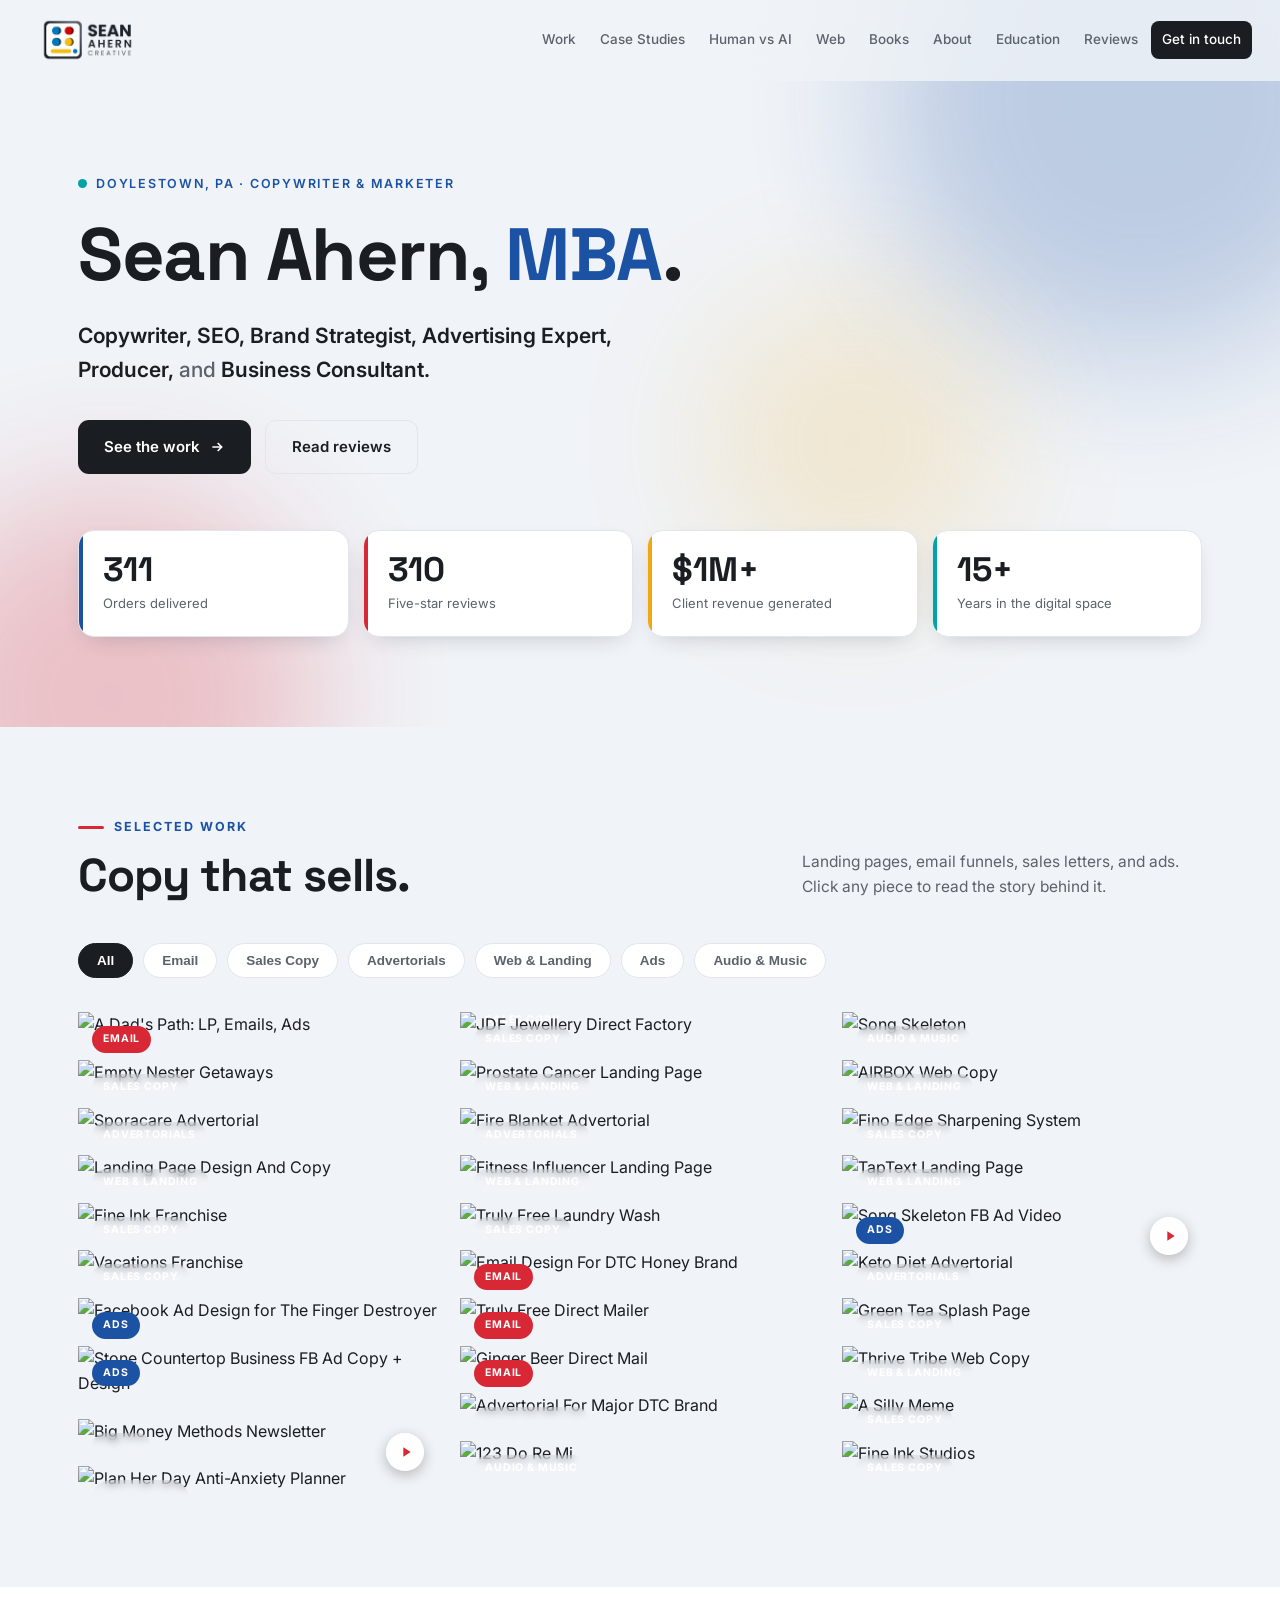
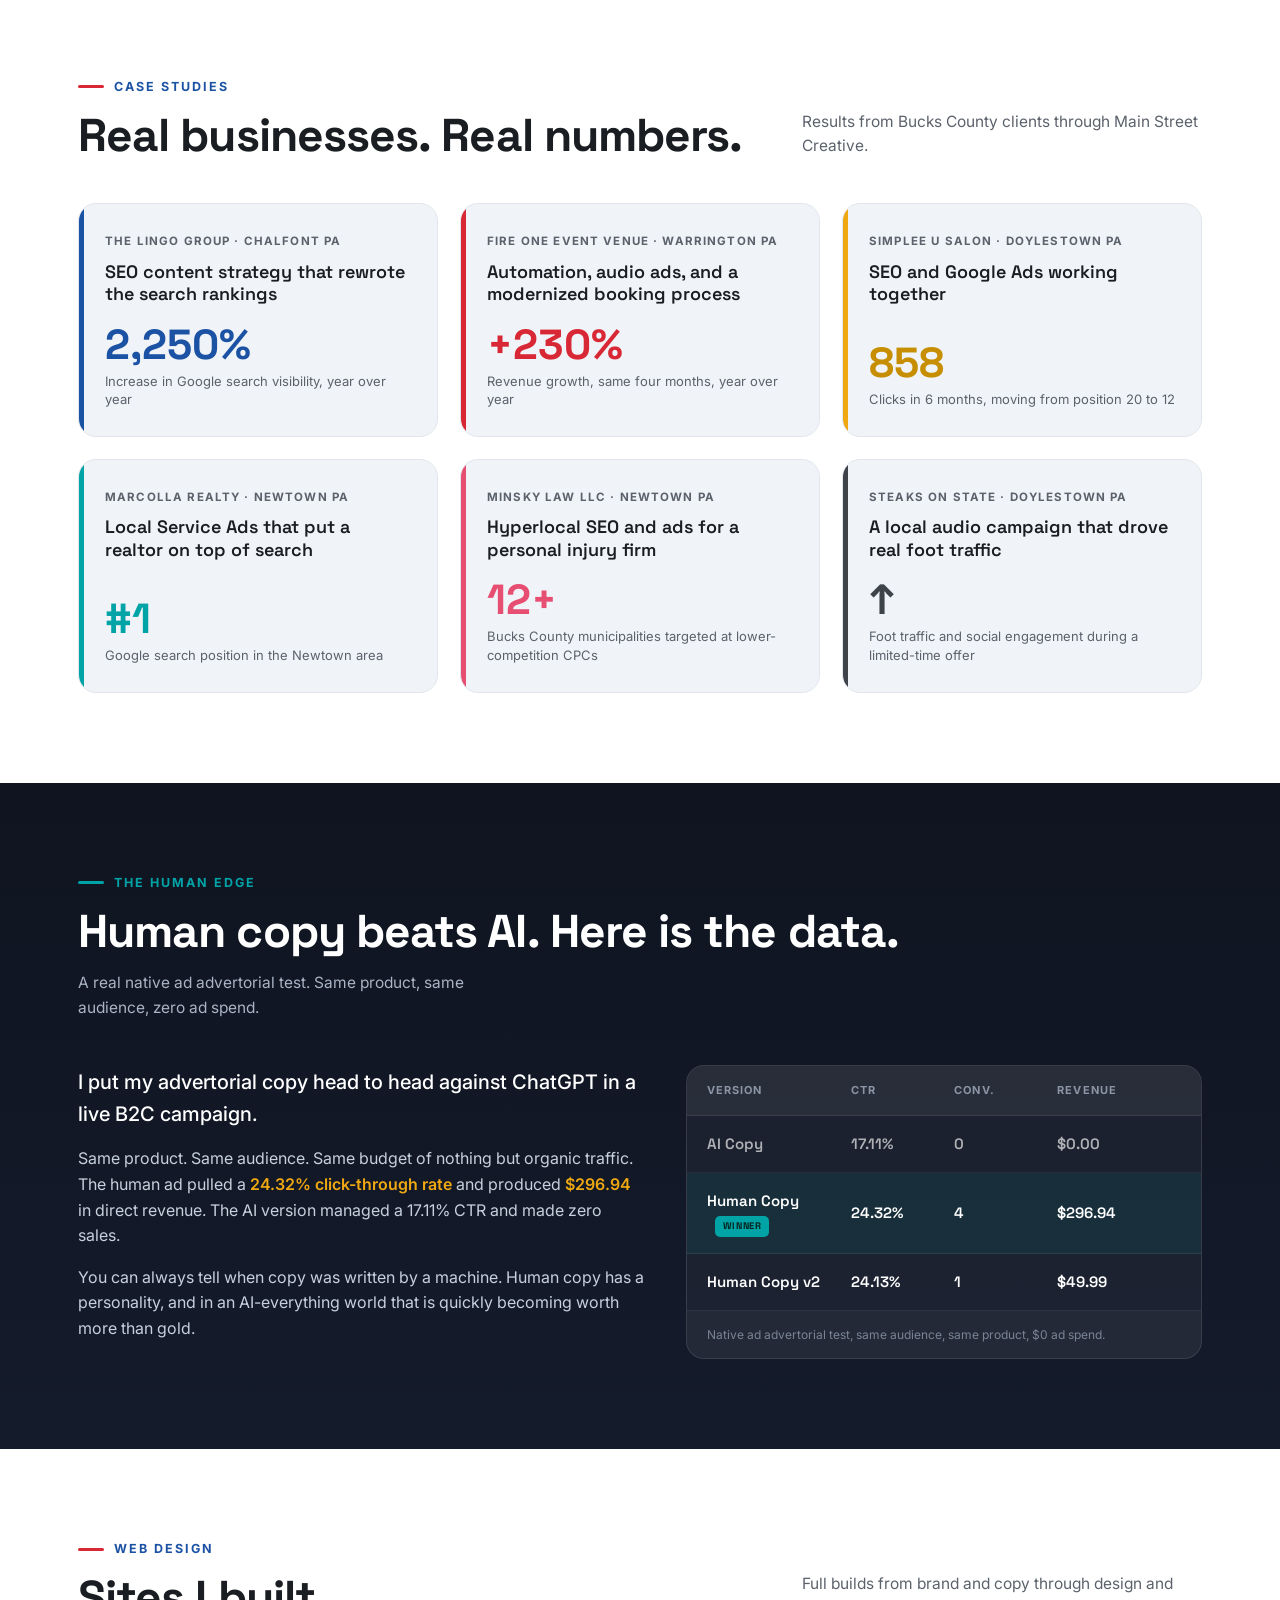
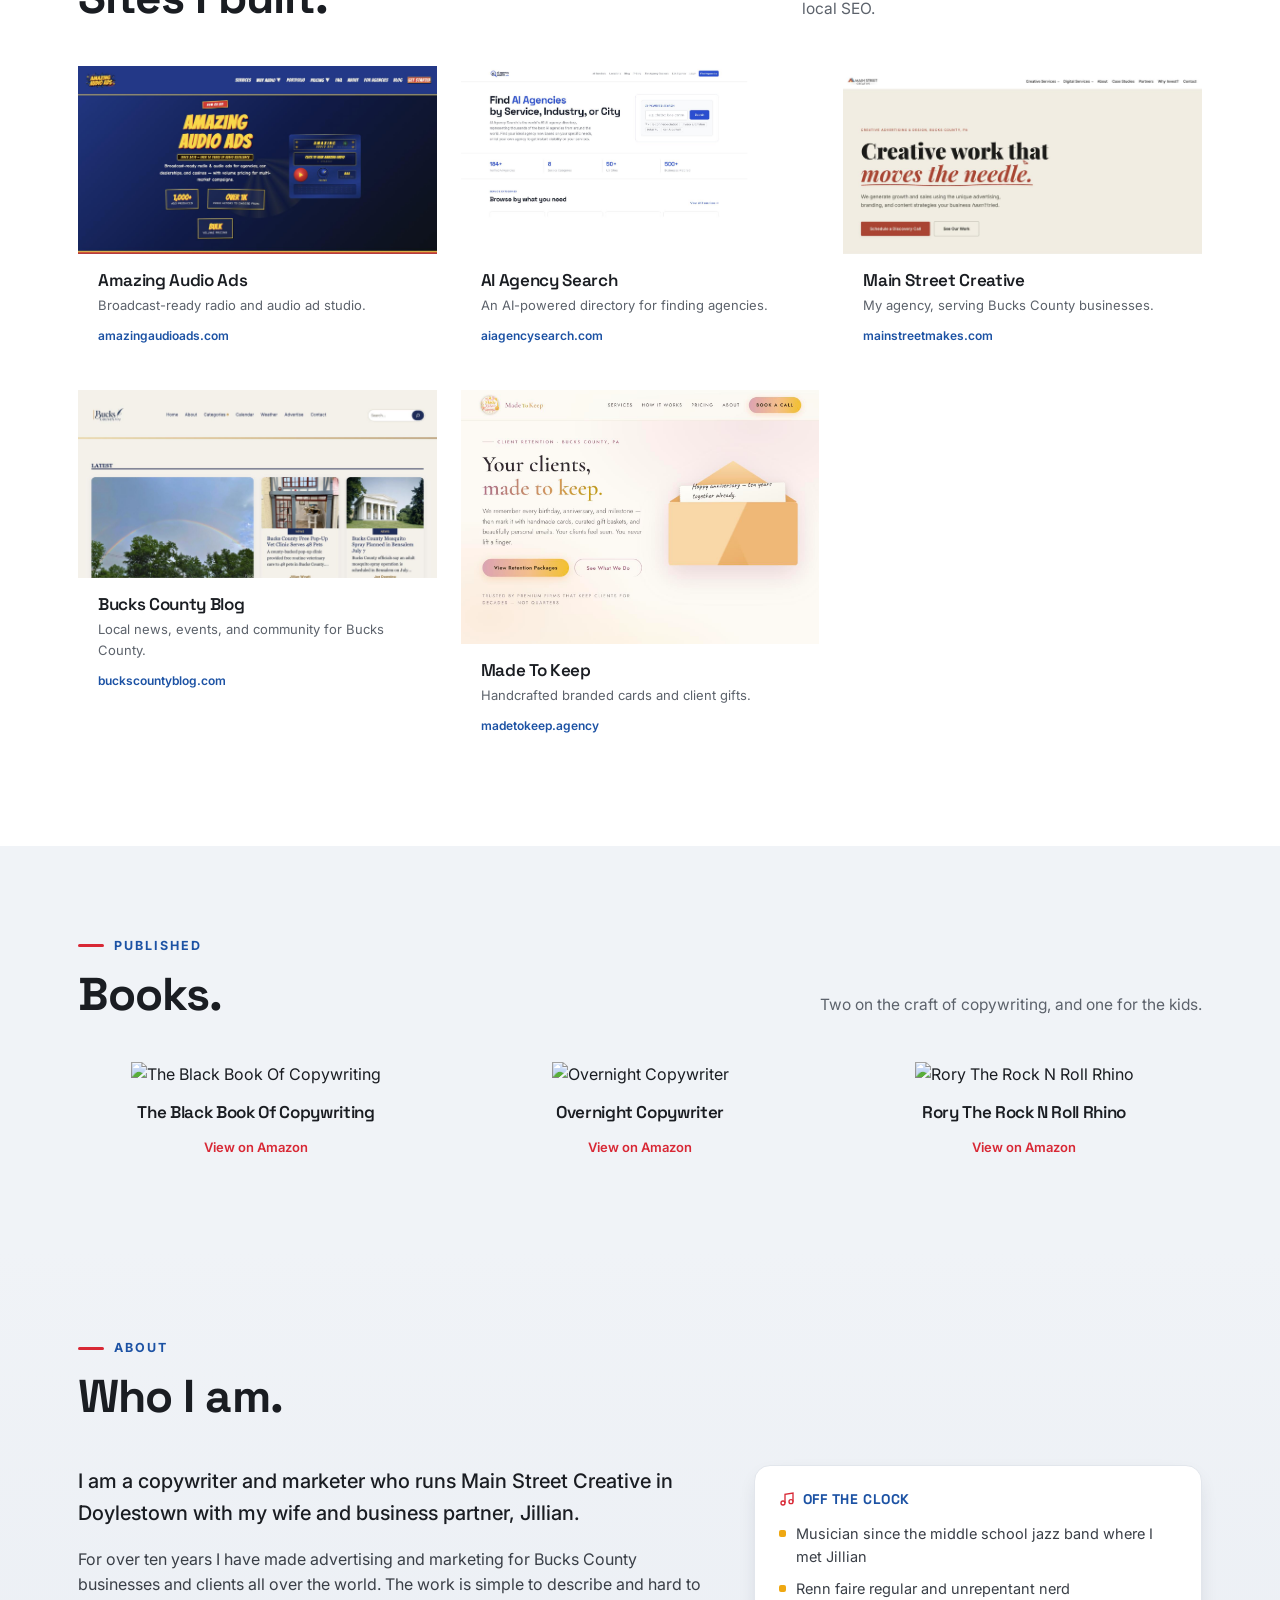
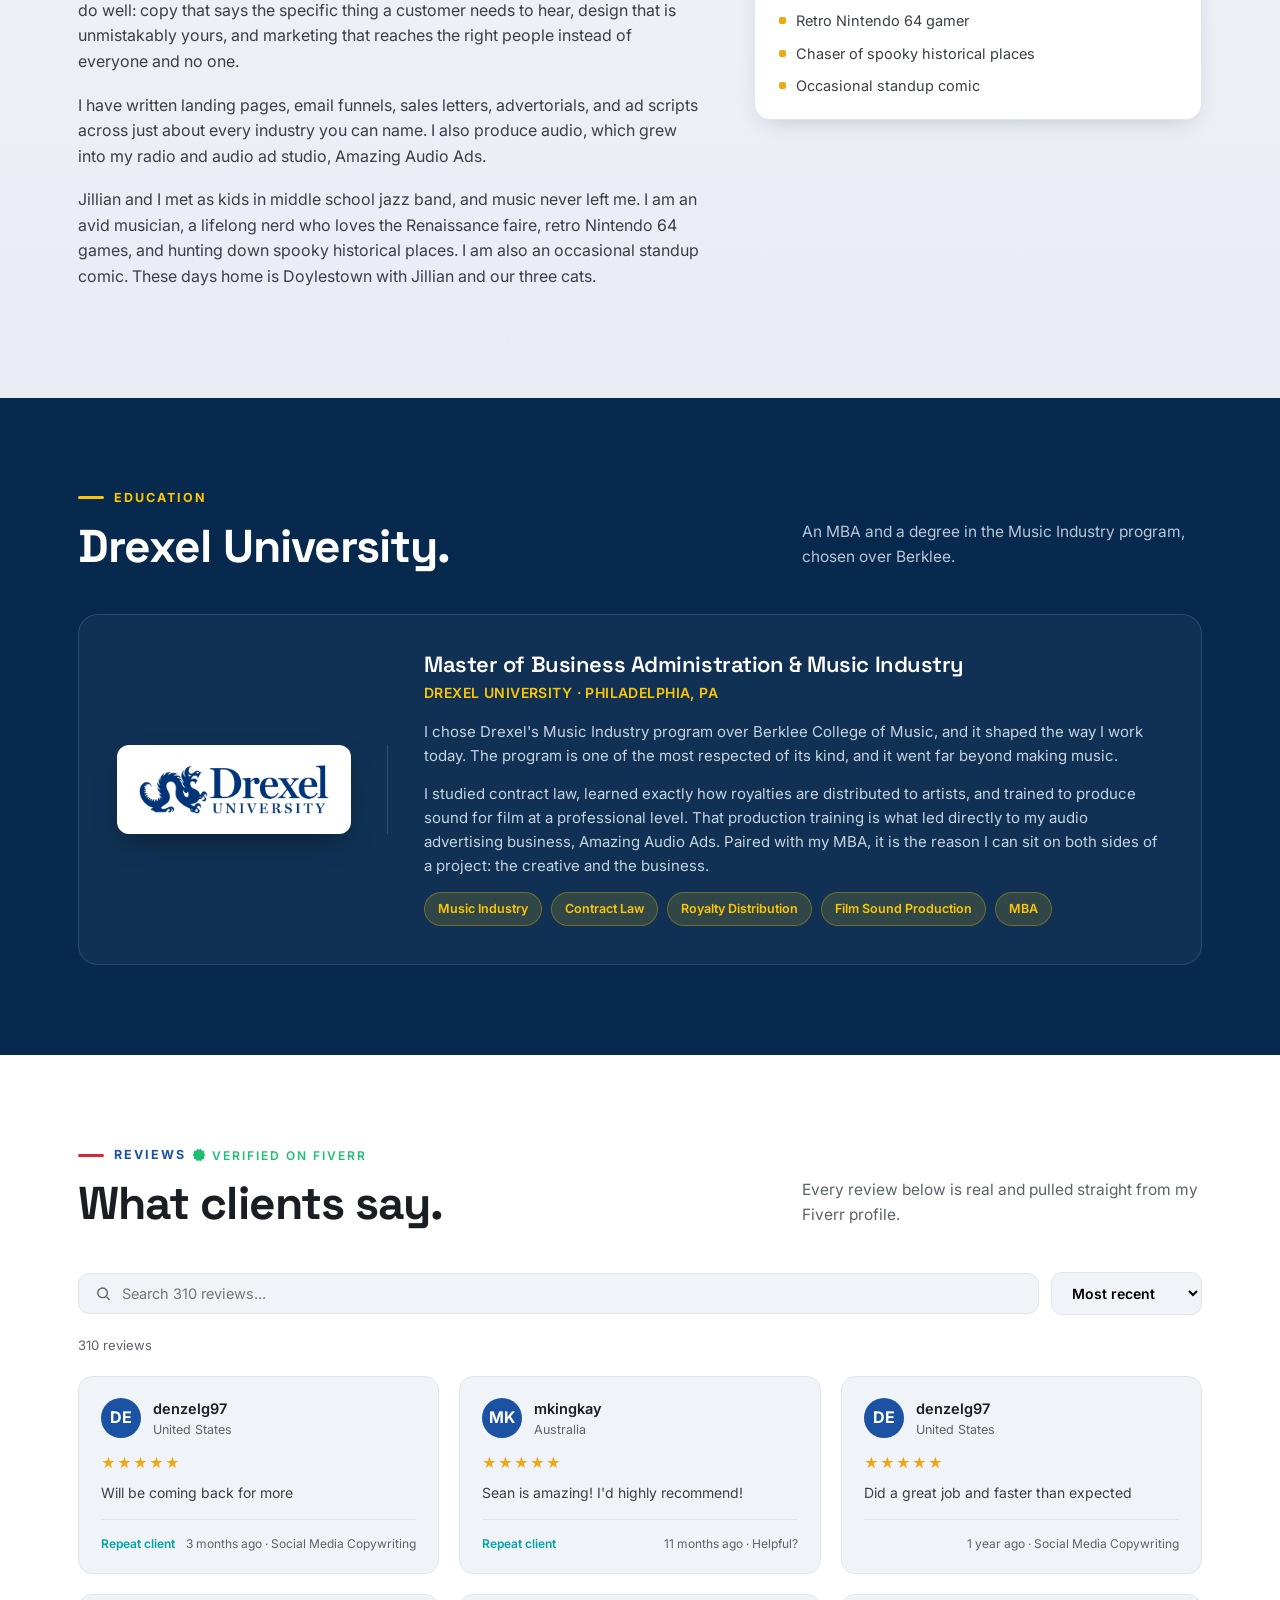
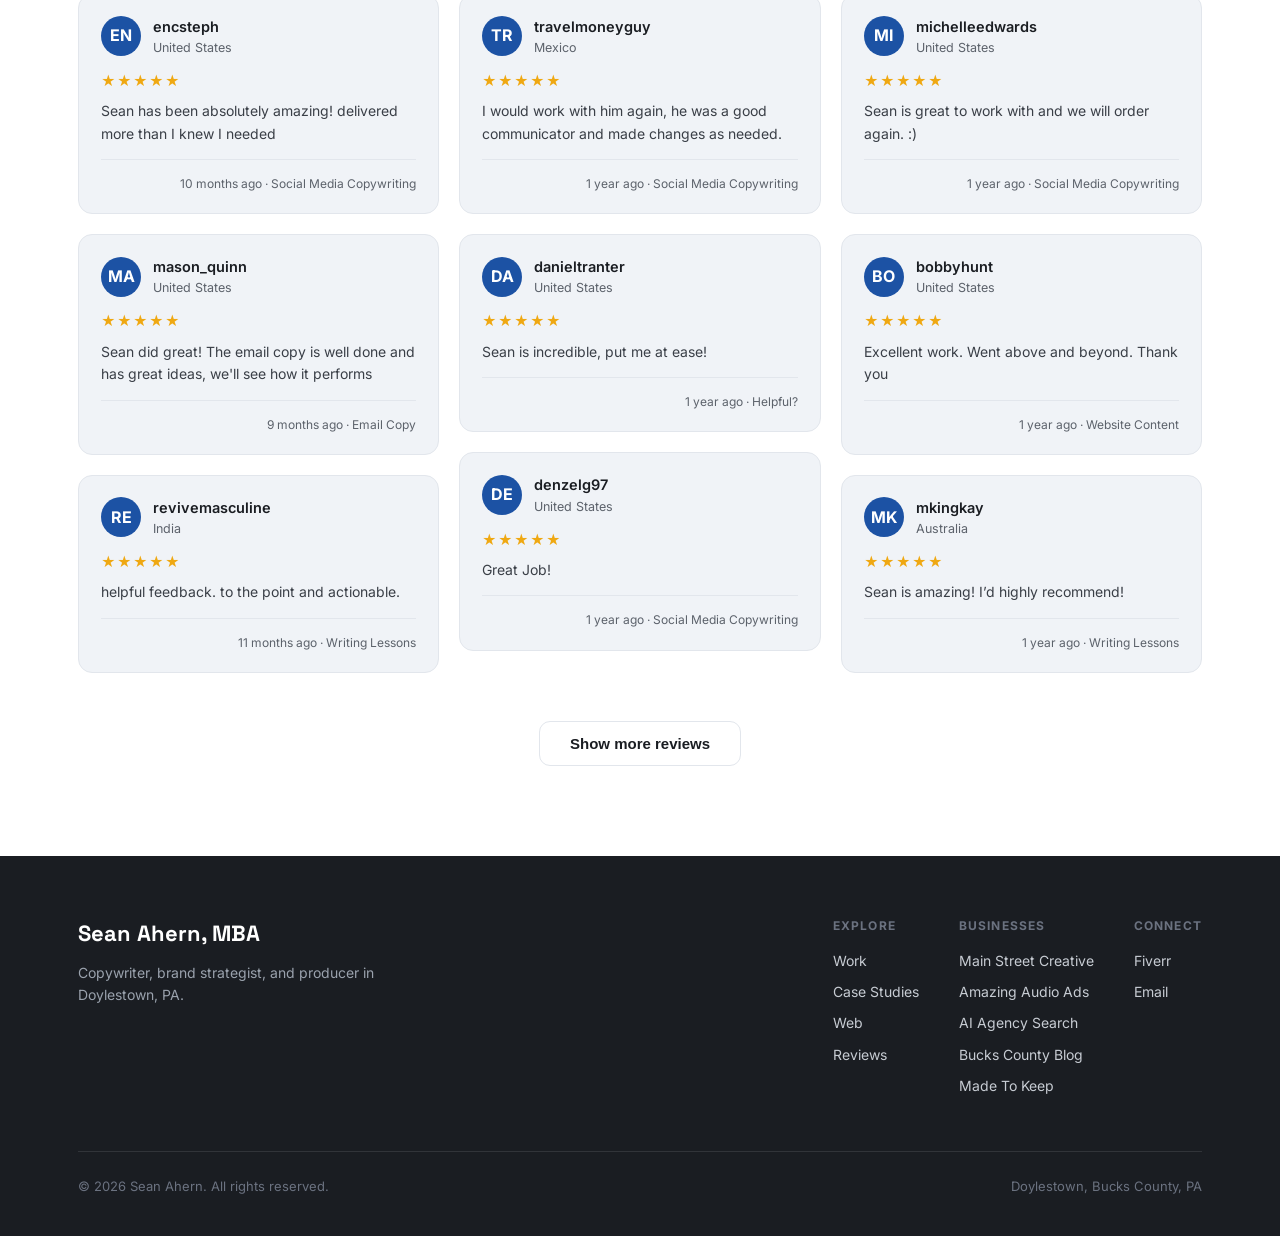
==== commit 08a54c00: "Use unframed full-size portfolio images (drop Fiverr thumbnail framing)" ====
--- a/index.html
+++ b/index.html
@@ -491,7 +491,7 @@
 
 <script>
 (function(){
-  var PROJ = [{"cat":"Email","title":"A Dad's Path: LP, Emails, Ads","desc":"Full funnel for a men's anger management program. Landing page, an eight email drip, and four Facebook ads, all built around the Man Cave Of Your Mind angle I wrote for it.","img":"https://fiverr-res.cloudinary.com/image/upload/f_auto,q_auto,t_portfolio_project_large/v1/attachments/project_item/attachment/ebfa3ca2b479d9e88c97fada28bd297d-1695428142436/Screen%20Shot%202023-09-22%20at%208.07.46%20PM.png"},{"cat":"Sales Copy","title":"Empty Nester Getaways","desc":"Travel campaign concept and copy aimed at empty nesters ready to spend on themselves again. Warm, a little wistful, built to make booking feel like the obvious next move.","img":"https://fiverr-res.cloudinary.com/image/upload/f_auto,q_auto,t_portfolio_project_large_non_exp/v1/attachments/project_item/attachment/2d26bee568587e85aa9fa6abfd659830-1758724552393/Untitled%20design%20(15).png"},{"cat":"Advertorials","title":"Sporacare Advertorial","desc":"Advertorial copy + page build using Carrd.co + custom images + custom logo for a complete advertorial build for use on Taboola or Facebook as a bridge page.","img":"https://fiverr-res.cloudinary.com/image/upload/f_auto,q_auto,t_portfolio_project_large_non_exp/v1/attachments/project_item/attachment/5e832e726aefcae601f5d93e41d7abb6-1750366073892/screencapture-functionalshroomsonline-carrd-co-2025-06-19-16_46_46.png"},{"cat":"Web & Landing","title":"Landing Page Design And Copy","desc":"Sydney needed a landing page with several other pages to describe and position his unique service to business owners. This was made in Duda.","img":"https://fiverr-res.cloudinary.com/image/upload/f_auto,q_auto,t_portfolio_project_large_non_exp/v1/attachments/project_item/attachment/641475d7e1ac03e0afc132fe9d90c3da-1737395510980/screencapture-thepeoplefirstcontent-2025-01-20-12_51_14.png"},{"cat":"Sales Copy","title":"Fine Ink Franchise","desc":"Fine Ink Studios is the world's first and largest tattoo shop franchise with over 20+ locations throughout Florida. I was tasked with helping advertise this amazing opportunity to business owners, tattoo artists, and piercing artists and illustrate the opportunity at hand.","img":"https://fiverr-res.cloudinary.com/image/upload/f_auto,q_auto,t_portfolio_project_large_non_exp/v1/attachments/project_item/attachment/89b6f6b2ca463aaca74b7157cc650451-1749667808531/1.png"},{"cat":"Sales Copy","title":"Vacations Franchise","desc":"This client needed clean and simple ads that sell the dream of owning your own vacation franchise. The trick here was using colored faded light to darken the sky and allow the text to be legible. Also increased the saturation the photos quite a bit for that dramatic tropical color.","img":"https://fiverr-res.cloudinary.com/image/upload/f_auto,q_auto,t_portfolio_project_large_non_exp/v1/attachments/project_item/attachment/2989221bb7050f32120ed0f20a9b55de-1738879084906/Copy%20of%20DVA3%20Updated%20(11).png"},{"cat":"Ads","title":"Facebook Ad Design for \"The Finger Destroyer\"","desc":"Client needed Facebook ad creative designs and copywriting. We did two versions of creative, one directed towards arm wrestling enthusiasts and the other directed towards gym enthusiasts.","img":"https://fiverr-res.cloudinary.com/image/upload/f_auto,q_auto,t_portfolio_project_large_non_exp/v1/attachments/project_item/attachment/afcec21379359703f1948a584e2c1d33-1741304640628/5.png"},{"cat":"Ads","title":"Stone Countertop Business FB Ad Copy + Design","desc":"This client needed a facebook ad design + ad copy + setup in Facebook ad manager. The goal was to portray the business as very high authority has they have 30+ years of experience. I also added a human touch to illustrate how much they care about getting the design right for the family.","img":"https://fiverr-res.cloudinary.com/image/upload/f_auto,q_auto,t_portfolio_project_large_non_exp/v1/attachments/project_item/attachment/a05aad09b23c23da38ece33d20b0a58b-1736283196068/facebook-ad-mockup%20(6).png"},{"cat":"Email","title":"Big Money Methods Newsletter","desc":"Chief copywriter for the Big Money Methods newsletter. This newsletter has thousands of weekly readers and has an astoundingly high click rate and open rate.","img":"https://fiverr-res.cloudinary.com/video/upload/so_0,f_auto,q_auto,t_portfolio_project_large/v1/video-attachments/project_item/attachment/8d16c0086fb05f6ab1a4fc1847d914b0-1733777630640/My%20Movie.jpg","video":"https://fiverr-res.cloudinary.com/video/upload/t_fiverr_hd/v1/video-attachments/project_item/attachment/8d16c0086fb05f6ab1a4fc1847d914b0-1733777630640/My%20Movie.mp4"},{"cat":"Sales Copy","title":"Plan Her Day Anti-Anxiety Planner","desc":"Client needed graphic design and ad copy for the Plan Her Day anti-anxiety planner specifically targeted towards women. This design was created from scratch.","img":"https://fiverr-res.cloudinary.com/image/upload/f_auto,q_auto,t_portfolio_project_large_non_exp/v1/attachments/project_item/attachment/99a0c71f99c0bfda5da9e9c273861e1d-1733258221077/Plan%20Her%20Day%20(1).png"},{"cat":"Sales Copy","title":"JDF Jewellery Direct Factory","desc":"Product and brand copy for a direct to consumer jewellery maker. Clean, confident, and written to make factory direct sound like a perk instead of a compromise.","img":"https://fiverr-res.cloudinary.com/image/upload/f_auto,q_auto,t_portfolio_project_large_non_exp/v1/attachments/project_item/attachment/7f915acbe74633320f2cc5f0a28a9bd4-1712943028254/Untitled%20design%20-%202024-04-12T131758.656.png"},{"cat":"Web & Landing","title":"Prostate Cancer Landing Page","desc":"A landing page written with care for a sensitive health audience. Plain language, real reassurance, and a clear next step without any of the usual scare tactics.","img":"https://fiverr-res.cloudinary.com/image/upload/f_auto,q_auto,t_portfolio_project_large/v1/attachments/project_item/attachment/5dab8f145e74bdfa0731cc9d313f703f-1712943257130/screencapture-exerciseelixir-1250-2-2024-04-09-21_06_40.png"},{"cat":"Advertorials","title":"Fire Blanket Advertorial","desc":"Native style advertorial for a home safety product. Opens with a real fear, tells a quick story, and lands on why this thing belongs in every kitchen.","img":"https://fiverr-res.cloudinary.com/image/upload/f_auto,q_auto,t_portfolio_project_large/v1/attachments/project_item/attachment/04ea3b07e55e494df545c48762308be2-1695428633510/Screen%20Shot%202023-09-22%20at%208.17.15%20PM.png"},{"cat":"Web & Landing","title":"Fitness Influencer Landing Page","desc":"I optimized this fitness influencer's landing page by developing a unique selling point that strengthens her brand and incentivizes women to choose her over other trainers.","img":"https://fiverr-res.cloudinary.com/image/upload/f_auto,q_auto,t_portfolio_project_large/v1/attachments/project_item/attachment/fd6db48e4eee8f419d91d834e1898e33-1687908558598/Add%20a%20heading%20(1366%20%C3%97%201400%20px)%20(1366%20%C3%97%201500%20px).png"},{"cat":"Sales Copy","title":"Truly Free Laundry Wash","desc":"I wrote this landing page for Truly Free and their non toxic laundry detergent called Laundry Wash.","img":"https://fiverr-res.cloudinary.com/image/upload/f_auto,q_auto,t_portfolio_project_large/v1/attachments/project_item/attachment/eeb0d60d7560f0de682ac6a0dfa1ad70-1684849437771/Screen%20Shot%202023-05-23%20at%209.42.43%20AM.png"},{"cat":"Email","title":"Email Design For DTC Honey Brand","desc":"I created a modern email design that fit this brand's style. I also added a direct marketing based sales story as the body text to incentivize people to try their Hot Honey. Disclaimer: I did not actually work for this company as my client. This was a trial task that I completed for particular job.","img":"https://fiverr-res.cloudinary.com/image/upload/f_auto,q_auto,t_portfolio_project_large_non_exp/v1/attachments/project_item/attachment/ec3013459f25e4a24967078da360e101-1687908780728/Top%20Honey%20Email%20Design.png"},{"cat":"Email","title":"Truly Free Direct Mailer","desc":"I wrote this short direct mail piece that went out to over 100,000 homes across the USA. Truly Free is a major DTC brand that sells non toxic cleaning products out of Traverse City, Michigan.","img":"https://fiverr-res.cloudinary.com/image/upload/f_auto,q_auto,t_portfolio_project_large/v1/attachments/project_item/attachment/3b5d7514f4fc0dcd29ca7181bd81a432-1684849214621/Screen%20Shot%202023-05-23%20at%209.38.15%20AM.png"},{"cat":"Email","title":"Ginger Beer Direct Mail","desc":"I wrote and designed this direct mailer for client and the only payment I asked for in return was some of his ginger beer.","img":"https://fiverr-res.cloudinary.com/image/upload/f_auto,q_auto,t_portfolio_project_large/v1/attachments/project_item/attachment/b95db005f173fb1ef6f7527fde84d8cb-1687911337991/Screen%20Shot%202023-06-27%20at%208.14.10%20PM.png"},{"cat":"Advertorials","title":"Advertorial For Major DTC Brand","desc":"An advertorial I wrote with a hard hitting hook for a major non-toxic laundry detergent brand. This advertorial ended making over $10,000 in sales.","img":"https://fiverr-res.cloudinary.com/image/upload/f_auto,q_auto,t_portfolio_project_large/v1/attachments/project_item/attachment/88e9657185ae9ddde9fd1f07c4a63b66-1687910967857/Screen%20Shot%202023-06-27%20at%208.08.55%20PM.png"},{"cat":"Audio & Music","title":"123 Do Re Mi","desc":"The task was simple. Write adorable copy for an adorable children's piano book. Mission accomplished.","img":"https://fiverr-res.cloudinary.com/image/upload/f_auto,q_auto,t_portfolio_project_large/v1/attachments/project_item/attachment/34e58699fa2ac0aa768ee2552ccaff45-1687911120965/Screen%20Shot%202023-06-27%20at%208.11.06%20PM.png"},{"cat":"Audio & Music","title":"Song Skeleton","desc":"My own business, Song Skeleton. I wrote all of the copy for this website and geared it towards guitar players. As a fellow rocker myself, this was the easiest (and best) copy I've ever written.","img":"https://fiverr-res.cloudinary.com/image/upload/f_auto,q_auto,t_portfolio_project_large/v1/attachments/project_item/attachment/8dcb976aa05bf2367d07a76ea92d3226-1684849729153/Screen%20Shot%202023-05-23%20at%209.47.00%20AM.png"},{"cat":"Web & Landing","title":"AIRBOX Web Copy","desc":"I wrote the web content for the AIRBOX home page. The goal was to convince mid level consumers to purchase a high ticket product like AIRBOX by positioning it as a justified cost and high benefit for a family's health.","img":"https://fiverr-res.cloudinary.com/image/upload/f_auto,q_auto,t_portfolio_project_large/v1/attachments/project_item/attachment/3a5fde4dd4ffd426b35e3022c8bbb3f7-1684849050874/Screen%20Shot%202023-05-23%20at%209.35.18%20AM.png"},{"cat":"Sales Copy","title":"Fino Edge Sharpening System","desc":"Wrote the product packaging for the Fino Edge knife sharpening system which has now sold hundreds of units on Amazon.","img":"https://fiverr-res.cloudinary.com/image/upload/f_auto,q_auto,t_portfolio_project_large/v1/attachments/project_item/attachment/323a13537d2e7b05422379b4da5d1c9e-1684849326416/Screen%20Shot%202023-05-23%20at%209.40.52%20AM.png"},{"cat":"Web & Landing","title":"TapText Landing Page","desc":"Wrote a landing page for TapText with the goal being to convince users to implement the software. I positioned it as a massive increase in response rate all from one itty bitty button.","img":"https://fiverr-res.cloudinary.com/image/upload/f_auto,q_auto,t_portfolio_project_large/v1/attachments/project_item/attachment/7fbf9e351a587480dac364b3f5951b9c-1684849537241/Screen%20Shot%202023-05-23%20at%209.44.27%20AM.png"},{"cat":"Ads","title":"Song Skeleton FB Ad Video","desc":"A video I wrote and produced myself for my Song Skeleton business.","img":"https://fiverr-res.cloudinary.com/video/upload/so_0,f_auto,q_auto,t_portfolio_project_large/dxefczaiyzodsla7dkbv.jpg","video":"https://fiverr-res.cloudinary.com/video/upload/t_fiverr_hd/dxefczaiyzodsla7dkbv.mp4"},{"cat":"Advertorials","title":"Keto Diet Advertorial","desc":"I wrote this advertorial for a keto diet meal plan which drove cold traffic to a quiz page.","img":"https://fiverr-res.cloudinary.com/image/upload/f_auto,q_auto,t_portfolio_project_large/v1/attachments/project_item/attachment/d366dde02d83046a23f52e7601aab795-1687909808575/screencapture-ketoquizreview-carrd-co-2023-06-27-19_48_58.png"},{"cat":"Sales Copy","title":"Green Tea Splash Page","desc":"Not the official page, just a mockup I did in Canva. This made me crave matcha so much I had to immediately go make some.","img":"https://fiverr-res.cloudinary.com/image/upload/f_auto,q_auto,t_portfolio_project_large/v1/attachments/project_item/attachment/30446f9758c0a979bbf2f8b09432db5d-1687911601523/Screen%20Shot%202023-06-27%20at%208.18.06%20PM.png"},{"cat":"Web & Landing","title":"Thrive Tribe Web Copy","desc":"Julie Daniluk's Meals That Heal program and her Thrive Tribe landing page. I've written almost all of her material.","img":"https://fiverr-res.cloudinary.com/image/upload/f_auto,q_auto,t_portfolio_project_large/v1/attachments/project_item/attachment/425e9c86f6d48fa0d1b4c51575d12ce7-1684852761065/Screen%20Shot%202023-05-23%20at%2010.37.53%20AM.png"},{"cat":"Sales Copy","title":"A Silly Meme","desc":"Proof that not everything has to be a sales letter. Sometimes the brief is just make people laugh, and that is a skill too.","img":"https://fiverr-res.cloudinary.com/image/upload/f_auto,q_auto,t_portfolio_project_large/v1/attachments/project_item/attachment/4d997af814c7a4d627fbd5e756277e98-1687913597051/Copy%20of%20Copy%20of%20Copy%20of%20Copy%20of%20Copy%20of%20STOP%20USING%20TOXIC%20GLASS%20CLEANERS..png"},{"cat":"Sales Copy","title":"Fine Ink Studios","desc":"Several static images created for Fine Ink's Facebook ad campaigns. Ads created for recruiting and potential franchise owners of America's most popular tattoo franchise.","img":"https://fiverr-res.cloudinary.com/image/upload/f_auto,q_auto,t_portfolio_project_large_non_exp/v1/attachments/project_item/attachment/3bf915576da3c283a494e46721cc6a5e-1780435680132/11.png"}];
+  var PROJ = [{"cat":"Email","title":"A Dad's Path: LP, Emails, Ads","desc":"Full funnel for a men's anger management program. Landing page, an eight email drip, and four Facebook ads, all built around the Man Cave Of Your Mind angle I wrote for it.","img":"https://fiverr-res.cloudinary.com/image/upload/f_auto,q_auto,c_limit,w_1400/v1/attachments/project_item/attachment/ebfa3ca2b479d9e88c97fada28bd297d-1695428142436/Screen%20Shot%202023-09-22%20at%208.07.46%20PM.png"},{"cat":"Sales Copy","title":"Empty Nester Getaways","desc":"Travel campaign concept and copy aimed at empty nesters ready to spend on themselves again. Warm, a little wistful, built to make booking feel like the obvious next move.","img":"https://fiverr-res.cloudinary.com/image/upload/f_auto,q_auto,c_limit,w_1400/v1/attachments/project_item/attachment/2d26bee568587e85aa9fa6abfd659830-1758724552393/Untitled%20design%20(15).png"},{"cat":"Advertorials","title":"Sporacare Advertorial","desc":"Advertorial copy + page build using Carrd.co + custom images + custom logo for a complete advertorial build for use on Taboola or Facebook as a bridge page.","img":"https://fiverr-res.cloudinary.com/image/upload/f_auto,q_auto,c_limit,w_1400/v1/attachments/project_item/attachment/5e832e726aefcae601f5d93e41d7abb6-1750366073892/screencapture-functionalshroomsonline-carrd-co-2025-06-19-16_46_46.png"},{"cat":"Web & Landing","title":"Landing Page Design And Copy","desc":"Sydney needed a landing page with several other pages to describe and position his unique service to business owners. This was made in Duda.","img":"https://fiverr-res.cloudinary.com/image/upload/f_auto,q_auto,c_limit,w_1400/v1/attachments/project_item/attachment/641475d7e1ac03e0afc132fe9d90c3da-1737395510980/screencapture-thepeoplefirstcontent-2025-01-20-12_51_14.png"},{"cat":"Sales Copy","title":"Fine Ink Franchise","desc":"Fine Ink Studios is the world's first and largest tattoo shop franchise with over 20+ locations throughout Florida. I was tasked with helping advertise this amazing opportunity to business owners, tattoo artists, and piercing artists and illustrate the opportunity at hand.","img":"https://fiverr-res.cloudinary.com/image/upload/f_auto,q_auto,c_limit,w_1400/v1/attachments/project_item/attachment/89b6f6b2ca463aaca74b7157cc650451-1749667808531/1.png"},{"cat":"Sales Copy","title":"Vacations Franchise","desc":"This client needed clean and simple ads that sell the dream of owning your own vacation franchise. The trick here was using colored faded light to darken the sky and allow the text to be legible. Also increased the saturation the photos quite a bit for that dramatic tropical color.","img":"https://fiverr-res.cloudinary.com/image/upload/f_auto,q_auto,c_limit,w_1400/v1/attachments/project_item/attachment/2989221bb7050f32120ed0f20a9b55de-1738879084906/Copy%20of%20DVA3%20Updated%20(11).png"},{"cat":"Ads","title":"Facebook Ad Design for \"The Finger Destroyer\"","desc":"Client needed Facebook ad creative designs and copywriting. We did two versions of creative, one directed towards arm wrestling enthusiasts and the other directed towards gym enthusiasts.","img":"https://fiverr-res.cloudinary.com/image/upload/f_auto,q_auto,c_limit,w_1400/v1/attachments/project_item/attachment/afcec21379359703f1948a584e2c1d33-1741304640628/5.png"},{"cat":"Ads","title":"Stone Countertop Business FB Ad Copy + Design","desc":"This client needed a facebook ad design + ad copy + setup in Facebook ad manager. The goal was to portray the business as very high authority has they have 30+ years of experience. I also added a human touch to illustrate how much they care about getting the design right for the family.","img":"https://fiverr-res.cloudinary.com/image/upload/f_auto,q_auto,c_limit,w_1400/v1/attachments/project_item/attachment/a05aad09b23c23da38ece33d20b0a58b-1736283196068/facebook-ad-mockup%20(6).png"},{"cat":"Email","title":"Big Money Methods Newsletter","desc":"Chief copywriter for the Big Money Methods newsletter. This newsletter has thousands of weekly readers and has an astoundingly high click rate and open rate.","img":"https://fiverr-res.cloudinary.com/video/upload/so_0,f_auto,q_auto,c_limit,w_1400/v1/video-attachments/project_item/attachment/8d16c0086fb05f6ab1a4fc1847d914b0-1733777630640/My%20Movie.jpg","video":"https://fiverr-res.cloudinary.com/video/upload/t_fiverr_hd/v1/video-attachments/project_item/attachment/8d16c0086fb05f6ab1a4fc1847d914b0-1733777630640/My%20Movie.mp4"},{"cat":"Sales Copy","title":"Plan Her Day Anti-Anxiety Planner","desc":"Client needed graphic design and ad copy for the Plan Her Day anti-anxiety planner specifically targeted towards women. This design was created from scratch.","img":"https://fiverr-res.cloudinary.com/image/upload/f_auto,q_auto,c_limit,w_1400/v1/attachments/project_item/attachment/99a0c71f99c0bfda5da9e9c273861e1d-1733258221077/Plan%20Her%20Day%20(1).png"},{"cat":"Sales Copy","title":"JDF Jewellery Direct Factory","desc":"Product and brand copy for a direct to consumer jewellery maker. Clean, confident, and written to make factory direct sound like a perk instead of a compromise.","img":"https://fiverr-res.cloudinary.com/image/upload/f_auto,q_auto,c_limit,w_1400/v1/attachments/project_item/attachment/7f915acbe74633320f2cc5f0a28a9bd4-1712943028254/Untitled%20design%20-%202024-04-12T131758.656.png"},{"cat":"Web & Landing","title":"Prostate Cancer Landing Page","desc":"A landing page written with care for a sensitive health audience. Plain language, real reassurance, and a clear next step without any of the usual scare tactics.","img":"https://fiverr-res.cloudinary.com/image/upload/f_auto,q_auto,c_limit,w_1400/v1/attachments/project_item/attachment/5dab8f145e74bdfa0731cc9d313f703f-1712943257130/screencapture-exerciseelixir-1250-2-2024-04-09-21_06_40.png"},{"cat":"Advertorials","title":"Fire Blanket Advertorial","desc":"Native style advertorial for a home safety product. Opens with a real fear, tells a quick story, and lands on why this thing belongs in every kitchen.","img":"https://fiverr-res.cloudinary.com/image/upload/f_auto,q_auto,c_limit,w_1400/v1/attachments/project_item/attachment/04ea3b07e55e494df545c48762308be2-1695428633510/Screen%20Shot%202023-09-22%20at%208.17.15%20PM.png"},{"cat":"Web & Landing","title":"Fitness Influencer Landing Page","desc":"I optimized this fitness influencer's landing page by developing a unique selling point that strengthens her brand and incentivizes women to choose her over other trainers.","img":"https://fiverr-res.cloudinary.com/image/upload/f_auto,q_auto,c_limit,w_1400/v1/attachments/project_item/attachment/fd6db48e4eee8f419d91d834e1898e33-1687908558598/Add%20a%20heading%20(1366%20%C3%97%201400%20px)%20(1366%20%C3%97%201500%20px).png"},{"cat":"Sales Copy","title":"Truly Free Laundry Wash","desc":"I wrote this landing page for Truly Free and their non toxic laundry detergent called Laundry Wash.","img":"https://fiverr-res.cloudinary.com/image/upload/f_auto,q_auto,c_limit,w_1400/v1/attachments/project_item/attachment/eeb0d60d7560f0de682ac6a0dfa1ad70-1684849437771/Screen%20Shot%202023-05-23%20at%209.42.43%20AM.png"},{"cat":"Email","title":"Email Design For DTC Honey Brand","desc":"I created a modern email design that fit this brand's style. I also added a direct marketing based sales story as the body text to incentivize people to try their Hot Honey. Disclaimer: I did not actually work for this company as my client. This was a trial task that I completed for particular job.","img":"https://fiverr-res.cloudinary.com/image/upload/f_auto,q_auto,c_limit,w_1400/v1/attachments/project_item/attachment/ec3013459f25e4a24967078da360e101-1687908780728/Top%20Honey%20Email%20Design.png"},{"cat":"Email","title":"Truly Free Direct Mailer","desc":"I wrote this short direct mail piece that went out to over 100,000 homes across the USA. Truly Free is a major DTC brand that sells non toxic cleaning products out of Traverse City, Michigan.","img":"https://fiverr-res.cloudinary.com/image/upload/f_auto,q_auto,c_limit,w_1400/v1/attachments/project_item/attachment/3b5d7514f4fc0dcd29ca7181bd81a432-1684849214621/Screen%20Shot%202023-05-23%20at%209.38.15%20AM.png"},{"cat":"Email","title":"Ginger Beer Direct Mail","desc":"I wrote and designed this direct mailer for client and the only payment I asked for in return was some of his ginger beer.","img":"https://fiverr-res.cloudinary.com/image/upload/f_auto,q_auto,c_limit,w_1400/v1/attachments/project_item/attachment/b95db005f173fb1ef6f7527fde84d8cb-1687911337991/Screen%20Shot%202023-06-27%20at%208.14.10%20PM.png"},{"cat":"Advertorials","title":"Advertorial For Major DTC Brand","desc":"An advertorial I wrote with a hard hitting hook for a major non-toxic laundry detergent brand. This advertorial ended making over $10,000 in sales.","img":"https://fiverr-res.cloudinary.com/image/upload/f_auto,q_auto,c_limit,w_1400/v1/attachments/project_item/attachment/88e9657185ae9ddde9fd1f07c4a63b66-1687910967857/Screen%20Shot%202023-06-27%20at%208.08.55%20PM.png"},{"cat":"Audio & Music","title":"123 Do Re Mi","desc":"The task was simple. Write adorable copy for an adorable children's piano book. Mission accomplished.","img":"https://fiverr-res.cloudinary.com/image/upload/f_auto,q_auto,c_limit,w_1400/v1/attachments/project_item/attachment/34e58699fa2ac0aa768ee2552ccaff45-1687911120965/Screen%20Shot%202023-06-27%20at%208.11.06%20PM.png"},{"cat":"Audio & Music","title":"Song Skeleton","desc":"My own business, Song Skeleton. I wrote all of the copy for this website and geared it towards guitar players. As a fellow rocker myself, this was the easiest (and best) copy I've ever written.","img":"https://fiverr-res.cloudinary.com/image/upload/f_auto,q_auto,c_limit,w_1400/v1/attachments/project_item/attachment/8dcb976aa05bf2367d07a76ea92d3226-1684849729153/Screen%20Shot%202023-05-23%20at%209.47.00%20AM.png"},{"cat":"Web & Landing","title":"AIRBOX Web Copy","desc":"I wrote the web content for the AIRBOX home page. The goal was to convince mid level consumers to purchase a high ticket product like AIRBOX by positioning it as a justified cost and high benefit for a family's health.","img":"https://fiverr-res.cloudinary.com/image/upload/f_auto,q_auto,c_limit,w_1400/v1/attachments/project_item/attachment/3a5fde4dd4ffd426b35e3022c8bbb3f7-1684849050874/Screen%20Shot%202023-05-23%20at%209.35.18%20AM.png"},{"cat":"Sales Copy","title":"Fino Edge Sharpening System","desc":"Wrote the product packaging for the Fino Edge knife sharpening system which has now sold hundreds of units on Amazon.","img":"https://fiverr-res.cloudinary.com/image/upload/f_auto,q_auto,c_limit,w_1400/v1/attachments/project_item/attachment/323a13537d2e7b05422379b4da5d1c9e-1684849326416/Screen%20Shot%202023-05-23%20at%209.40.52%20AM.png"},{"cat":"Web & Landing","title":"TapText Landing Page","desc":"Wrote a landing page for TapText with the goal being to convince users to implement the software. I positioned it as a massive increase in response rate all from one itty bitty button.","img":"https://fiverr-res.cloudinary.com/image/upload/f_auto,q_auto,c_limit,w_1400/v1/attachments/project_item/attachment/7fbf9e351a587480dac364b3f5951b9c-1684849537241/Screen%20Shot%202023-05-23%20at%209.44.27%20AM.png"},{"cat":"Ads","title":"Song Skeleton FB Ad Video","desc":"A video I wrote and produced myself for my Song Skeleton business.","img":"https://fiverr-res.cloudinary.com/video/upload/so_0,f_auto,q_auto,c_limit,w_1400/dxefczaiyzodsla7dkbv.jpg","video":"https://fiverr-res.cloudinary.com/video/upload/t_fiverr_hd/dxefczaiyzodsla7dkbv.mp4"},{"cat":"Advertorials","title":"Keto Diet Advertorial","desc":"I wrote this advertorial for a keto diet meal plan which drove cold traffic to a quiz page.","img":"https://fiverr-res.cloudinary.com/image/upload/f_auto,q_auto,c_limit,w_1400/v1/attachments/project_item/attachment/d366dde02d83046a23f52e7601aab795-1687909808575/screencapture-ketoquizreview-carrd-co-2023-06-27-19_48_58.png"},{"cat":"Sales Copy","title":"Green Tea Splash Page","desc":"Not the official page, just a mockup I did in Canva. This made me crave matcha so much I had to immediately go make some.","img":"https://fiverr-res.cloudinary.com/image/upload/f_auto,q_auto,c_limit,w_1400/v1/attachments/project_item/attachment/30446f9758c0a979bbf2f8b09432db5d-1687911601523/Screen%20Shot%202023-06-27%20at%208.18.06%20PM.png"},{"cat":"Web & Landing","title":"Thrive Tribe Web Copy","desc":"Julie Daniluk's Meals That Heal program and her Thrive Tribe landing page. I've written almost all of her material.","img":"https://fiverr-res.cloudinary.com/image/upload/f_auto,q_auto,c_limit,w_1400/v1/attachments/project_item/attachment/425e9c86f6d48fa0d1b4c51575d12ce7-1684852761065/Screen%20Shot%202023-05-23%20at%2010.37.53%20AM.png"},{"cat":"Sales Copy","title":"A Silly Meme","desc":"Proof that not everything has to be a sales letter. Sometimes the brief is just make people laugh, and that is a skill too.","img":"https://fiverr-res.cloudinary.com/image/upload/f_auto,q_auto,c_limit,w_1400/v1/attachments/project_item/attachment/4d997af814c7a4d627fbd5e756277e98-1687913597051/Copy%20of%20Copy%20of%20Copy%20of%20Copy%20of%20Copy%20of%20STOP%20USING%20TOXIC%20GLASS%20CLEANERS..png"},{"cat":"Sales Copy","title":"Fine Ink Studios","desc":"Several static images created for Fine Ink's Facebook ad campaigns. Ads created for recruiting and potential franchise owners of America's most popular tattoo franchise.","img":"https://fiverr-res.cloudinary.com/image/upload/f_auto,q_auto,c_limit,w_1400/v1/attachments/project_item/attachment/3bf915576da3c283a494e46721cc6a5e-1780435680132/11.png"}];
   var RV = [{"username":"denzelg97","repeat":true,"country":"United States","rating":5,"when":"3 months ago","body":"Will be coming back for more","price":"$50-$100","dur":"2 days","gig":"Social Media Copywriting"},{"username":"encsteph","repeat":false,"country":"United States","rating":5,"when":"10 months ago","body":"Sean has been absolutely amazing! delivered more than I knew I needed","price":"$200-$400","dur":"10 days","gig":"Social Media Copywriting"},{"username":"mason_quinn","repeat":false,"country":"United States","rating":5,"when":"9 months ago","body":"Sean did great! The email copy is well done and has great ideas, we'll see how it performs","price":"Up to $50","dur":"3 days","gig":"Email Copy"},{"username":"revivemasculine","repeat":false,"country":"India","rating":5,"when":"11 months ago","body":"helpful feedback. to the point and actionable.","price":"Up to $50","dur":"4 days","gig":"Writing Lessons"},{"username":"mkingkay","repeat":true,"country":"Australia","rating":5,"when":"11 months ago","body":"Sean is amazing! I'd highly recommend!","price":"Up to $50","dur":"8 days","gig":"Helpful?"},{"username":"travelmoneyguy","repeat":false,"country":"Mexico","rating":5,"when":"1 year ago","body":"I would work with him again, he was a good communicator and made changes as needed.","price":"$100-$200","dur":"5 days","gig":"Social Media Copywriting"},{"username":"danieltranter","repeat":false,"country":"United States","rating":5,"when":"1 year ago","body":"Sean is incredible, put me at ease!","price":"Up to $50","dur":"3 days","gig":"Helpful?"},{"username":"denzelg97","repeat":false,"country":"United States","rating":5,"when":"1 year ago","body":"Great Job!","price":"$100-$200","dur":"3 days","gig":"Social Media Copywriting"},{"username":"denzelg97","repeat":false,"country":"United States","rating":5,"when":"1 year ago","body":"Did a great job and faster than expected","price":"$100-$200","dur":"2 days","gig":"Social Media Copywriting"},{"username":"michelleedwards","repeat":false,"country":"United States","rating":5,"when":"1 year ago","body":"Sean is great to work with and we will order again. :)","price":"$100-$200","dur":"8 days","gig":"Social Media Copywriting"},{"username":"bobbyhunt","repeat":false,"country":"United States","rating":5,"when":"1 year ago","body":"Excellent work. Went above and beyond. Thank you","price":"$100-$200","dur":"7 days","gig":"Website Content"},{"username":"mkingkay","repeat":false,"country":"Australia","rating":5,"when":"1 year ago","body":"Sean is amazing! I’d highly recommend!","price":"Up to $50","dur":"7 days","gig":"Writing Lessons"},{"username":"liebiediev","repeat":false,"country":"Belgium","rating":5,"when":"1 year ago","body":"great and flexible, thanks again!","price":"$100-$200","dur":"4 weeks","gig":"Social Media Copywriting"},{"username":"wwshan","repeat":false,"country":"United States","rating":5,"when":"1 year ago","body":"Great feedback, thank you.","price":"Up to $50","dur":"1 day","gig":"Writing Lessons"},{"username":"michelleedwards","repeat":false,"country":"United States","rating":5,"when":"1 year ago","body":"Thank so much! Quick work and adapted to my feedback. Excellent result! :)","price":"$100-$200","dur":"5 days","gig":"Social Media Copywriting"},{"username":"ericslangley","repeat":false,"country":"United States","rating":5,"when":"1 year ago","body":"Sean is a pleasure to work with, providing excellent communication and professional work that allowed me to focus on my business. The quick turnaround was valuable in helping me launch my project on time.","price":"$100-$200","dur":"2 days","gig":"Social Media Copywriting"},{"username":"wmc7771","repeat":false,"country":"United States","rating":5,"when":"1 year ago","body":"Super responsive! Will continue working with Sean!","price":"Up to $50","dur":"1 day","gig":"Social Media Copywriting"},{"username":"wmc7771","repeat":false,"country":"United States","rating":5,"when":"1 year ago","body":"It was Great working with Sean. I look forward to working together again soon!","price":"$100-$200","dur":"1 day","gig":"Social Media Copywriting"},{"username":"alaalsallal","repeat":false,"country":"Jordan","rating":5,"when":"1 year ago","body":"Fast turnover! High Quality! A+++ Recommended!","price":"$200-$400","dur":"5 days","gig":"Website Content"},{"username":"jovanra","repeat":false,"country":"Serbia","rating":5,"when":"1 year ago","body":"Everything was good :)","price":"Up to $50","dur":"1 day","gig":"Social Media Copywriting"},{"username":"lcblon","repeat":false,"country":"United States","rating":5,"when":"1 year ago","body":"In addition to being a very gifted writer, Sean is a brilliant marketer. His ideas are simple, practical and powerful and work for both the short and the long term. He brings tremendous experience to the table and has been able to tailor his advice specifically and perfectly to my business. Sean has... See more","price":"Up to $50","dur":"1 day","gig":"Social Media Copywriting"},{"username":"sergioartimenia","repeat":false,"country":"Portugal","rating":4.3,"when":"1 year ago","body":"Sean did a good work for us by making several landing pages.","price":"$200-$400","dur":"3 weeks","gig":"Helpful?"},{"username":"sergioartimenia","repeat":false,"country":"Portugal","rating":5,"when":"1 year ago","body":"The task was delivered according to our requirements. He was ready to go beyond the task to meet our changing needs.","price":"$50-$100","dur":"8 days","gig":"Helpful?"},{"username":"patrickboba","repeat":false,"country":"Sweden","rating":5,"when":"1 year ago","body":"As Always the best","price":"$200-$400","dur":"9 days","gig":"Website Content"},{"username":"ecolifewater","repeat":false,"country":"United States","rating":5,"when":"1 year ago","body":"Sean is a realiable partner as he submitted delivery on time every time. Nice experience to work with him!","price":"Up to $50","dur":"2 days","gig":"Social Media Copywriting"},{"username":"venkatesh3003","repeat":false,"country":"India","rating":5,"when":"2 years ago","body":"He delivered so fast, he understood my urgency & delivered the final output so quickly. Hopefully, it converts. Looking forward to working with him for the long term. Highly recommend his service for good job.","price":"$100-$200","dur":"2 days","gig":"S"},{"username":"ecolifewater","repeat":false,"country":"United States","rating":5,"when":"2 years ago","body":"Sean is very responsible and also super effective! Nice experience working with him!","price":"$200-$400","dur":"9 days","gig":"Helpful?"},{"username":"bentempleton202","repeat":false,"country":"United States","rating":5,"when":"2 years ago","body":"Sean is definitely a creative copywriter. Took the time to listen and understand who our brand is, and who our customer persona is. His different angles of approach to the different copy requests I gave were outside of the box compared to what I can come up with.","price":"$100-$200","dur":"3 days","gig":"Social Media Copywriting"},{"username":"jeffng83","repeat":false,"country":"Malaysia","rating":4,"when":"2 years ago","body":"did a nice job for me,","price":"$200-$400","dur":"12 days","gig":"Social Media Copywriting"},{"username":"ryanwinner","repeat":false,"country":"United States","rating":5,"when":"2 years ago","body":"really spent the time going through and asking questions. he asked lots of questions to understand our target audience but also asked questions to understand how what we did was different from others. the content came out great. I was very impressed. he added visuals and took the time to really grasp our niche industry. He is definitely worth the money.","price":"$200-$400","dur":"7 days","gig":"S"},{"username":"carlinkdisplays","repeat":false,"country":"United States","rating":5,"when":"2 years ago","body":"Shared my vision with Sean and he brought it to life. The final draft of the sales letter was exactly what I was looking for.","price":"$100-$200","dur":"8 days","gig":"Helpful?"},{"username":"sp6_ltd","repeat":false,"country":"United Kingdom","rating":5,"when":"2 years ago","body":"It was a pleasure to work with Sean. He understand the brief straightaway and delivery exactly what I wanted","price":"$200-$400","dur":"6 days","gig":"Website Content"},{"username":"patrickboba","repeat":false,"country":"Sweden","rating":5,"when":"2 years ago","body":"Thanks again Shan !","price":"$100-$200","dur":"1 day","gig":"Sales Copy"},{"username":"michaelsiddall","repeat":false,"country":"United States","rating":5,"when":"2 years ago","body":"An amazing writer. produces the best copywriting and professionalism.","price":"$50-$100","dur":"6 days","gig":"Sales Copy"},{"username":"michaelsiddall","repeat":false,"country":"United States","rating":5,"when":"2 years ago","body":"Sean is the best copy writer I work with and has a fresh and humorous take on selling. He truth and honesty come thru his writing style and make the normally mundane, exciting and a pleasure to read. A must hire for your copy needs.","price":"Up to $50","dur":"4 days","gig":"S"},{"username":"michaelsiddall","repeat":false,"country":"United States","rating":5,"when":"2 years ago","body":"A knockout advertorial for my service. A must hire!","price":"$50-$100","dur":"4 days","gig":"Helpful?"},{"username":"tryshonearcher","repeat":false,"country":"United States","rating":5,"when":"2 years ago","body":"Great work. Delivered ahead of schedule.","price":"Up to $50","dur":"2 days","gig":"Social Media Copywriting"},{"username":"michaelsiddall","repeat":false,"country":"United States","rating":5,"when":"2 years ago","body":"Sean is a professional and provides a fresh style to writing that speaks to the younger generations. A must hire","price":"$100-$200","dur":"6 days","gig":"S"},{"username":"patricklessor","repeat":false,"country":"United States","rating":5,"when":"2 years ago","body":"Great to work with, and I can see this copy working amazing in my marketing efforts.","price":"Up to $50","dur":"2 days","gig":"Email Copy"},{"username":"tryshonearcher","repeat":false,"country":"United States","rating":5,"when":"2 years ago","body":"Absolutely incredible! It has surpassed all my expectations. I'm absolutely in love with the cat image!","price":"$100-$200","dur":"5 days","gig":"Social Media Copywriting"},{"username":"patrickboba","repeat":false,"country":"Sweden","rating":5,"when":"2 years ago","body":"Sean really knows how to write, impressive","price":"$200-$400","dur":"10 days","gig":"Website Content"},{"username":"patrickboba","repeat":false,"country":"Sweden","rating":5,"when":"2 years ago","body":"Great work by Sean!","price":"$50-$100","dur":"5 days","gig":"Sales Copy"},{"username":"patrickboba","repeat":false,"country":"Sweden","rating":5,"when":"2 years ago","body":"Did something I usually never do, I ordered 3 gigs at the same time from a new seller. It paid off! Glad I did, thanks Sean - great writing!","price":"$100-$200","dur":"4 days","gig":"Email Copy"},{"username":"lonestarvf","repeat":false,"country":"United States","rating":5,"when":"2 years ago","body":"Great and easy to work with!","price":"$100-$200","dur":"8 days","gig":"Social Media Copywriting"},{"username":"oldfalls","repeat":false,"country":"United States","rating":5,"when":"2 years ago","body":"Awesome work by a amazing writer he is gifted and talented to achieve this result I will use him again","price":"$100-$200","dur":"2 weeks","gig":"Helpful?"},{"username":"timayco","repeat":false,"country":"South Korea","rating":5,"when":"2 years ago","body":"his sales copy was amazingly written and i cant wait to publish it.","price":"$100-$200","dur":"4 days","gig":"S"},{"username":"ciro1209","repeat":false,"country":"United States","rating":5,"when":"2 years ago","body":"Will use again","price":"$100-$200","dur":"13 days","gig":"Website Content"},{"username":"lushboy","repeat":false,"country":"Australia","rating":5,"when":"2 years ago","body":"Great written advertorial and exactly as needed with no revisions. I'll definitely be using again for future work.","price":"$100-$200","dur":"8 days","gig":"Website Content"},{"username":"ecolifewater","repeat":false,"country":"United States","rating":5,"when":"2 years ago","body":"Very professional and creative!","price":"$200-$400","dur":"11 days","gig":"Email Copy"},{"username":"shambhunath906","repeat":false,"country":"United States","rating":5,"when":"2 years ago","body":"Great job!! well researched and well written sales letter. thanks","price":"$100-$200","dur":"6 days","gig":"Helpful?"},{"username":"visioneer5r","repeat":false,"country":"United States","rating":5,"when":"2 years ago","body":"Fast work and terrific results; I am so impressed. I look forward to working with him again!","price":"$100-$200","dur":"11 days","gig":"Email Copy"},{"username":"successfuldad","repeat":false,"country":"United States","rating":5,"when":"2 years ago","body":"Sean is the real deal! Very compelling content, well done!","price":"$100-$200","dur":"7 days","gig":"Email Copy"},{"username":"loox25","repeat":false,"country":"United Kingdom","rating":5,"when":"2 years ago","body":"Very helpful","price":"$100-$200","dur":"7 days","gig":"Helpful?"},{"username":"taevangangnier","repeat":false,"country":"Canada","rating":5,"when":"2 years ago","body":"As always! AMAZING WORK👌","price":"$200-$400","dur":"3 days","gig":"Helpful?"},{"username":"viwee6077","repeat":false,"country":"Taiwan","rating":5,"when":"2 years ago","body":"top quality and a true master of it's craft!","price":"$100-$200","dur":"3 days","gig":"Email Copy"},{"username":"alinac255","repeat":false,"country":"Portugal","rating":5,"when":"2 years ago","body":"Great ideas! Can't wait to but it to test. Love the result","price":"$50-$100","dur":"3 days","gig":"Helpful?"},{"username":"ecolifewater","repeat":false,"country":"United States","rating":5,"when":"2 years ago","body":"Sean is highly proficient in writing and possesses a remarkable ability to craft imaginative and captivating paragraphs based on provided guidelines.","price":"$200-$400","dur":"2 days","gig":"Website Content"},{"username":"doctorcrisp","repeat":false,"country":"United States","rating":5,"when":"2 years ago","body":"Very good communication and work. A++++","price":"$100-$200","dur":"12 days","gig":"Helpful?"},{"username":"fayzanhamid","repeat":false,"country":"United Kingdom","rating":5,"when":"3 years ago","body":"Great work and very quick. I had asked Sean a couple of questions before starting the order and he was very happy to help, and he definitely helped. Can't wait to try out the sequence. Will be a returning customer!","price":"$50-$100","dur":"5 days","gig":"Email Copy"},{"username":"yourbrandingpal","repeat":false,"country":"India","rating":5,"when":"3 years ago","body":"It was a pleasure working with Sean. Easy to communicate with, understands the requirements very well, and the delivered work was of high quality. Sean could have chosen to deliver the work and have me claim revision but instead Sean chose to run the work by me before delivering it which shows that Sean is a true Pro. Thanks a lot Sean :)","price":"$200-$400","dur":"7 days","gig":"Website Content"},{"username":"diyankokalan90","repeat":false,"country":"Bulgaria","rating":5,"when":"3 years ago","body":"Thank you, Sean. Always a pleasure working with you. Looking forward to our future collaboration.","price":"$50-$100","dur":"4 days","gig":"Social Media Copywriting"},{"username":"invictaworks","repeat":false,"country":"United States","rating":5,"when":"3 years ago","body":"Another great delivery by Sean! Love working with him. Very reasonable and extremely creative. He is the best copywriter on fiverr by far. Thank you again Sean.","price":"","dur":"","gig":""},{"username":"sgpart","repeat":false,"country":"United States","rating":5,"when":"3 years ago","body":"Great work Sean, appreciate it!","price":"","dur":"","gig":"Website Content"},{"username":"iduncz","repeat":false,"country":"Canada","rating":5,"when":"3 years ago","body":"Great writer fast responsive and gave good insights to his thinking","price":"","dur":"","gig":""},{"username":"taevangangnier","repeat":false,"country":"Canada","rating":5,"when":"3 years ago","body":"Sean is the real deal! I have worked with him now for over 8 of my biggest project and he always creates the best quality work. I can't recommend his work more so if you are wondering if it's worth it... the answer is YES! Email Copy S Seller's Response Thanks so much for this review!","price":"","dur":"","gig":""},{"username":"johnraynar","repeat":false,"country":"United States","rating":5,"when":"3 years ago","body":"Great experience, Sean gave me exactly what I needed and I am already getting an awesome response - if you are trying to find business via cold emails, this is the guy who makes sure your emails don't get deleted! Thanks Sean! Email Copy S Seller's Response Thanks John! 👍 you’re very welcome, so excited to hear that the copy is working already!","price":"","dur":"","gig":""},{"username":"thevoiceofrandy","repeat":false,"country":"United States","rating":5,"when":"3 years ago","body":"WOW! I had high expectations when I heard Sean was good but he still exceeded them! I’m impressed with the creativity and uniqueness of his work! Thanks Sean!! Email Copy S Seller's Response Enjoy Randy!! Appreciate the kind words","price":"","dur":"","gig":""},{"username":"robertlovesfun","repeat":false,"country":"United States","rating":5,"when":"3 years ago","body":"Sean is the real deal! He even had me jumping to my website to listen to MY OWN DEMOS! Looking forward to using these email templates and trust me, he’s on speed dial from now on. Excellent work! Email Copy S Seller's Response Thank you Robert!!","price":"","dur":"","gig":""},{"username":"leespress123","repeat":false,"country":"United States","rating":5,"when":"3 years ago","body":"Sean nailed it. He's very reliable and communicative. I wasn't expecting the project to be turned around so quickly. It was precisely what I was looking for and better. As a publisher and agency owner, I've worked with many writers and he's a master of his craft. Highly recommended! S Seller's Response A truly amazing client! Thank you Travis + Lee’s Press team 🤟","price":"","dur":"","gig":""},{"username":"mmiddien","repeat":false,"country":"United States","rating":5,"when":"3 years ago","body":"Lovely writer.... help me crack my book!","price":"","dur":"","gig":""},{"username":"margaritaschn","repeat":false,"country":"United States","rating":5,"when":"3 years ago","body":"Great experience and very detialed delivery. thank you!","price":"","dur":"","gig":""},{"username":"tradedan","repeat":false,"country":"Israel","rating":5,"when":"3 years ago","body":"As usual, Sean is very precise and delivers powerful, eye-catching copy! All Thumbs Up! :)","price":"","dur":"","gig":""},{"username":"nate8183","repeat":false,"country":"United States","rating":5,"when":"3 years ago","body":"Amazing job as always! Will use again!","price":"","dur":"","gig":""},{"username":"leowithpower","repeat":false,"country":"United States","rating":5,"when":"3 years ago","body":"WOW! Absolutely PERFECT! You are talented! Thank you for your time and talent. S Seller's Response You’re so welcome!!","price":"","dur":"","gig":""},{"username":"eazydoesitn2","repeat":false,"country":"United Kingdom","rating":5,"when":"3 years ago","body":"Good content","price":"","dur":"","gig":"Email Copy"},{"username":"origyn","repeat":false,"country":"United States","rating":5,"when":"3 years ago","body":"Thanks Sean for killing this deadline!","price":"","dur":"","gig":"Email Copy"},{"username":"bbennett","repeat":false,"country":"United States","rating":5,"when":"3 years ago","body":"Sean did a great job. He listened, ask questions, clarified his understanding then wrote copy that was right on target for what we need.","price":"","dur":"","gig":""},{"username":"bbennett","repeat":false,"country":"United States","rating":5,"when":"4 years ago","body":"Sean gets concepts very quickly and understands the end objective. He was able to help me clarify our USP. I am hiring him for a new gig.","price":"","dur":"","gig":""},{"username":"origyn","repeat":false,"country":"United States","rating":5,"when":"4 years ago","body":"Yeeaaaaaaa Buddy!!!!","price":"","dur":"","gig":""},{"username":"nate8183","repeat":false,"country":"United States","rating":5,"when":"4 years ago","body":"WOW! WOW! WOW! It's not often i get cold chills but after reading the final piece (which by the way... was perfect on the first delivery) i feel like Im in a freezer! Sean has went above and beyond giving advice, and making a perfect first copy. His college degree is enough proof to hit that \"buy now\"... See more S Seller's Response Thanks for this amazing review Nate, and thank you for such a generous tip!!","price":"","dur":"","gig":""},{"username":"panatelas","repeat":false,"country":"United States","rating":5,"when":"4 years ago","body":"Great work as always. Thank you sir!","price":"","dur":"","gig":"Email Copy"},{"username":"origyn","repeat":false,"country":"United States","rating":5,"when":"4 years ago","body":"PERFECT! AGAIN!","price":"","dur":"","gig":""},{"username":"origyn","repeat":false,"country":"United States","rating":5,"when":"4 years ago","body":"Communication is always great and the writing is perfect!","price":"","dur":"","gig":"Email Copy"},{"username":"origyn","repeat":false,"country":"United States","rating":5,"when":"4 years ago","body":"Great job and great to work with! WE WILL be back in touch!!! Thank you!","price":"","dur":"","gig":""},{"username":"panatelas","repeat":false,"country":"United States","rating":5,"when":"4 years ago","body":"WOW!!!!! I am absolutely blown away by Sean's copy. He is playing 4D chess with how well he understands the client avatar and how to speak in their language. He put his heart and soul into this job and it shows. Thanks Sean! I'll certainly be back soon. If you are looking for a copywriter, this is your guy. S Seller's Response Thanks for this AWESOME review! It was my pleasure","price":"","dur":"","gig":""},{"username":"michaeldmailman","repeat":false,"country":"Canada","rating":5,"when":"4 years ago","body":"Service was exactly as described. And great work. S Seller's Response Thanks Michael 👍","price":"","dur":"","gig":""},{"username":"launchifysd","repeat":false,"country":"United States","rating":5,"when":"4 years ago","body":"Very creative copywriter for direct to consumer products! Will definitely be back for more. Loved all the copy and excited to test it out. Going to place another order right now :) Email Copy S Seller's Response Thanks for the tip and awesome review Meredith!","price":"","dur":"","gig":""},{"username":"jptampa","repeat":false,"country":"United States","rating":5,"when":"4 years ago","body":"Sean was great. He understood my product and grasped the problems with my current sales page almost immediately. I am very impressed with the changes he wrote for my sales page. I will implement them right away. I am sure I will be back for new copy for my other products. Thanks Sean. S Seller's Response Thanks Jim 👍","price":"","dur":"","gig":""},{"username":"taevangangnier","repeat":false,"country":"Canada","rating":5,"when":"4 years ago","body":"Gosh, everything you touch turns to pure gold! I am always blown away by the high-quality work you do. Thank you for always putting your all into your work. I can’t imagine working on any of my projects without your help.","price":"","dur":"","gig":""},{"username":"itstime123","repeat":false,"country":"Hong Kong","rating":5,"when":"4 years ago","body":"Sean did a great job with our ads, thanks!","price":"","dur":"","gig":""},{"username":"maserlaser84","repeat":false,"country":"United States","rating":5,"when":"4 years ago","body":"Late but 10000% worth it","price":"","dur":"","gig":""},{"username":"maserlaser84","repeat":false,"country":"United States","rating":5,"when":"4 years ago","body":"Delivered a little late but 10000% worth it. S Seller's Response Thank you for the tip my friend!","price":"","dur":"","gig":""},{"username":"deedeefowler","repeat":false,"country":"United States","rating":5,"when":"4 years ago","body":"Try fast nice book.","price":"","dur":"","gig":""},{"username":"maserlaser84","repeat":false,"country":"United States","rating":5,"when":"4 years ago","body":"Excellent persuasive copy, and flexible seller. I made a last minute change to the topic and the seller made it happen ❤️ S Seller's Response Thanks so much for the great review and nice tip!!","price":"","dur":"","gig":""},{"username":"daphenebooker12","repeat":false,"country":"United States","rating":5,"when":"4 years ago","body":"I love his return time & how he took my vision & bought it’s a life. I would definitely use him again. If you looking for a great children book you came to the right place, S Seller's Response Thanks so much for the awesome review","price":"","dur":"","gig":""},{"username":"griffopolis","repeat":false,"country":"United States","rating":5,"when":"4 years ago","body":"Very collaborative and creative. S Seller's Response Thank you so much for the generous tip!","price":"","dur":"","gig":""},{"username":"sharyarkhan242","repeat":false,"country":"Pakistan","rating":5,"when":"4 years ago","body":"It was nice working with sean. Thanks. Will recommend","price":"","dur":"","gig":""},{"username":"chvaughan","repeat":false,"country":"United States","rating":5,"when":"4 years ago","body":"Sean did such an amazing job! HIGHLY recommend.","price":"","dur":"","gig":""},{"username":"cecibordayo","repeat":false,"country":"United States","rating":5,"when":"4 years ago","body":"It was great working with Sean, he listened to my vision and it showed in his work. I would highly recommend him to others. S Seller's Response Thanks for the lovely review!","price":"","dur":"","gig":""},{"username":"showtimegmg22","repeat":false,"country":"United States","rating":5,"when":"4 years ago","body":"Great work again","price":"","dur":"","gig":""},{"username":"hudsonrose","repeat":false,"country":"United States","rating":5,"when":"4 years ago","body":"great job!","price":"","dur":"","gig":""},{"username":"xzavierrenae","repeat":false,"country":"United States","rating":5,"when":"4 years ago","body":"Amazing as always!!! Perfectly written","price":"","dur":"","gig":""},{"username":"stacye014","repeat":false,"country":"United States","rating":5,"when":"4 years ago","body":"I’m an more than pleased! Thank you for helping bring my vision to life. Highly recommended.","price":"","dur":"","gig":""},{"username":"showtimegmg22","repeat":false,"country":"United States","rating":5,"when":"4 years ago","body":"Fast and Great Work! Will Order Again!","price":"","dur":"","gig":""},{"username":"mitchegraf","repeat":false,"country":"United States","rating":5,"when":"4 years ago","body":"What an incredible experience working with Sean! He took our ideas and gave them wings, and now we have our first children's book to share with the world. His sense of detail is 2nd to none, and we look forward to working with him in the future on other books in the series. Thanks Sean! S Seller's Response Thanks so much for the awesome tip! You’re too kind Mitche!","price":"","dur":"","gig":""},{"username":"jessewwallace","repeat":false,"country":"Germany","rating":5,"when":"4 years ago","body":"Looking forward to getting the next order started","price":"","dur":"","gig":"Email Copy"},{"username":"csimon1995","repeat":false,"country":"United States","rating":5,"when":"4 years ago","body":"Super easy to work with","price":"","dur":"","gig":""},{"username":"net1v1","repeat":false,"country":"Canada","rating":5,"when":"4 years ago","body":"Great service as usual","price":"","dur":"","gig":""},{"username":"proathletehub","repeat":false,"country":"United States","rating":5,"when":"4 years ago","body":"There are copywriters out there and there are legit copywriters that move people to take action. We quickly learned that Sean is the latter, the real blipping deal! We’re already putting together our next project for him. Thank you!! S Seller's Response Thank you for the kind words and the generous tip! Looking forward to the next project!","price":"","dur":"","gig":""},{"username":"lynesawilliams","repeat":false,"country":"United States","rating":5,"when":"4 years ago","body":"This is my second time purchasing your service and it definitely won't be my last! Great job and thanks.","price":"","dur":"","gig":""},{"username":"tradedan","repeat":false,"country":"Israel","rating":5,"when":"4 years ago","body":"Sean is one of the most creative copywriters I've ever met... and it's always mind-blowing working with him. 100% recommended, as usual! :) S Seller's Response Thanks Dan! You rock dude!","price":"","dur":"","gig":""},{"username":"lynesawilliams","repeat":false,"country":"United States","rating":5,"when":"4 years ago","body":"Some of the best work I’ve received on Fiverr. I’m already reaching out to him for extra work. Thanks so much S Seller's Response Thanks SO much for the lovely tip!!","price":"","dur":"","gig":""},{"username":"mikelv","repeat":false,"country":"United States","rating":5,"when":"4 years ago","body":"Copy was done on time and came out excellent. Looking forward to working with again on future projects.","price":"","dur":"","gig":""},{"username":"janinehb2020","repeat":false,"country":"Canada","rating":5,"when":"4 years ago","body":"great story and arrived quick!","price":"","dur":"","gig":""},{"username":"alanaarkell","repeat":false,"country":"Canada","rating":5,"when":"4 years ago","body":"It was a pleasure very easy to read and I liked that he bolded words and the outline. Easy to follow!","price":"","dur":"","gig":""},{"username":"net1v1","repeat":false,"country":"Canada","rating":5,"when":"4 years ago","body":"As always the best Services, Thanks Sean","price":"","dur":"","gig":""},{"username":"invictaworks","repeat":false,"country":"United States","rating":5,"when":"4 years ago","body":"Always a pleasure working with Sean. Another project well done and another reason why I continue to buy from him!","price":"","dur":"","gig":""},{"username":"yashb509","repeat":false,"country":"India","rating":5,"when":"4 years ago","body":"Amazing experience as usual. He is a copywriting rockstar S Seller's Response Thank you for the tip Yash!","price":"","dur":"","gig":""},{"username":"fleurieneige","repeat":false,"country":"United States","rating":5,"when":"4 years ago","body":"Thank you for your great work.","price":"","dur":"","gig":""},{"username":"cececlark","repeat":false,"country":"United States","rating":5,"when":"4 years ago","body":"When I tell you the Sean is the REAL deal!!! Omg!!! I was blown away by his copy!!! It felt like something I would have written myself...assuming I was just a tad more creative. Both the landing pages and emails were spot on! And as a vendor, he was 100% responsive, so easy to work with. Trust... See more S Seller's Response Thanks so much for the kind words and tip Cece!","price":"","dur":"","gig":""},{"username":"tobitribe","repeat":false,"country":"United States","rating":5,"when":"4 years ago","body":"Swift and as desired","price":"","dur":"","gig":""},{"username":"tobitribe","repeat":false,"country":"United States","rating":5,"when":"4 years ago","body":"Great job :)","price":"","dur":"","gig":""},{"username":"julieatherton","repeat":false,"country":"Jamaica","rating":5,"when":"4 years ago","body":"This is the best copywriter on Fiverr. He did his homework and I am extremely pleased. This is one of the most enthusiastic 5 stars I have ever given. S Seller's Response Wow, thanks so much Julie, and I appreciate the tip :)","price":"","dur":"","gig":""},{"username":"invictaworks","repeat":false,"country":"United States","rating":5,"when":"4 years ago","body":"Another great experience with seller. Amazing work! S Seller's Response My favorite client!","price":"","dur":"","gig":""},{"username":"anir_108","repeat":false,"country":"United States","rating":5,"when":"4 years ago","body":"Thank you for the wonderful words!","price":"","dur":"","gig":""},{"username":"taevangangnier","repeat":false,"country":"Canada","rating":5,"when":"4 years ago","body":"Always a pleasure working with Sean! He is one of a kind at what he does. Highly recommended.","price":"","dur":"","gig":"Email Copy"},{"username":"rebeccayee","repeat":false,"country":"United States","rating":5,"when":"4 years ago","body":"Great to work with! Answered all my questions before we started and asked questions of his own. The final product is perfect. Thank you!","price":"","dur":"","gig":""},{"username":"net1v1","repeat":false,"country":"Canada","rating":5,"when":"4 years ago","body":"The Best FIVERR provider in this category. Thank you Sean for great and on time work","price":"","dur":"","gig":""},{"username":"tobitribe","repeat":false,"country":"United States","rating":5,"when":"4 years ago","body":"Great work :)","price":"","dur":"","gig":"Sales Copy"},{"username":"sashasunshine7","repeat":false,"country":"United States","rating":5,"when":"4 years ago","body":"Great work very professional services.","price":"","dur":"","gig":""},{"username":"yashb509","repeat":false,"country":"India","rating":5,"when":"5 years ago","body":"Outstanding Experience as always!","price":"","dur":"","gig":"Sales Copy"},{"username":"kimurawear","repeat":false,"country":"Canada","rating":5,"when":"5 years ago","body":"Thank you","price":"","dur":"","gig":""},{"username":"mikelv","repeat":false,"country":"United States","rating":5,"when":"5 years ago","body":"Excellent quality of work with little direction required. Took the time to fully understand the project and the product. Very quick turnaround, looking forward to working with again in the future. Sales Copy S Seller's Response Thanks for the awesome review Mike! 👍","price":"","dur":"","gig":""},{"username":"yashb509","repeat":false,"country":"India","rating":5,"when":"5 years ago","body":"Excellent experience. Sean is fast, responsive, and produces very effective copy","price":"","dur":"","gig":"Sales Copy"},{"username":"taevangangnier","repeat":false,"country":"Canada","rating":5,"when":"5 years ago","body":"I've worked with Sean many times and every time I am left grateful and amazed. His work is next level! Thank you for always crafting the perfect message.","price":"","dur":"","gig":"Sales Copy"},{"username":"yashb509","repeat":false,"country":"India","rating":5,"when":"5 years ago","body":"Loved working with Sean. A great communicator, a brilliant writer who writes fabulously and delivers on time. What more do you need Sales Copy S Seller's Response Thanks so much for the nice review Yash!","price":"","dur":"","gig":""},{"username":"breemanning","repeat":false,"country":"United States","rating":5,"when":"5 years ago","body":"I would recommend this seller 10 times over! He listen to what I had to say & asked for my input and created something beautiful that my daughter will have forever.","price":"","dur":"","gig":""},{"username":"saylordog123","repeat":false,"country":"United States","rating":5,"when":"5 years ago","body":"Did a GREAT job! Replied quickly and got the job done. S Seller's Response Thanks for the tip Pam!","price":"","dur":"","gig":""},{"username":"tradedan","repeat":false,"country":"Israel","rating":5,"when":"5 years ago","body":"As usual, an amazing job... Sean always has the right words!","price":"","dur":"","gig":""},{"username":"kimurawear","repeat":false,"country":"Canada","rating":5,"when":"5 years ago","body":"Very talented and honest","price":"","dur":"","gig":""},{"username":"megannino1","repeat":false,"country":"United States","rating":5,"when":"5 years ago","body":"Would highly recommend Sean. This is our second time hiring him and he always delivers it. Solid!","price":"","dur":"","gig":""},{"username":"tobitribe","repeat":false,"country":"United States","rating":5,"when":"5 years ago","body":"I like that the seller is quick and picks out crucial mistakes :)","price":"","dur":"","gig":""},{"username":"net1v1","repeat":false,"country":"Canada","rating":5,"when":"5 years ago","body":"Great experience as usuall","price":"","dur":"","gig":""},{"username":"michaelsiddall","repeat":false,"country":"United States","rating":5,"when":"5 years ago","body":"Sean nails it every time. He is a must hire for all your sales copy writing needs.","price":"","dur":"","gig":""},{"username":"austinmunday16","repeat":false,"country":"United States","rating":5,"when":"5 years ago","body":"Sean was great to work with, he composed a great story that truly captured my idea!","price":"","dur":"","gig":""},{"username":"megrobertson87","repeat":false,"country":"United States","rating":5,"when":"5 years ago","body":"We feel like he was able to create perfect characters without much description given. We loved how everything turned out. S Seller's Response Thanks so much for the tip Meghan!","price":"","dur":"","gig":""},{"username":"smartdoctors","repeat":false,"country":"United Arab Emirates","rating":5,"when":"5 years ago","body":"Amazing experience once again! ai absolutely love the professionalism and the high-quality of work delivered. I will place more orders. I highly recommend Sean for sales scripts and presentations.","price":"","dur":"","gig":""},{"username":"ronlreading7","repeat":false,"country":"United States","rating":5,"when":"5 years ago","body":"Sean fixed a rhyming story for me it was amazing how he was able to do this after searching for so many other editors and Ghostwriters will use again","price":"","dur":"","gig":""},{"username":"net1v1","repeat":false,"country":"Canada","rating":5,"when":"5 years ago","body":"Sean is best in the industry, I am very happy with his services. keep up the good work","price":"","dur":"","gig":""},{"username":"kristinwserviss","repeat":false,"country":"United States","rating":5,"when":"5 years ago","body":"Very happy with the entire process. Sean was able to see our vision and created a beautiful sales script for our funnel. He had great suggestions and a fast turn around. Will definitely be using him again!","price":"","dur":"","gig":""},{"username":"ashleigh3982","repeat":false,"country":"United States","rating":5,"when":"5 years ago","body":"Thank you! Your edits allow me to test different messaging! S Seller's Response You’re welcome! Thanks for the tip 😌","price":"","dur":"","gig":""},{"username":"taevangangnier","repeat":false,"country":"Canada","rating":5,"when":"5 years ago","body":"Once again Sean has done a fantastic job with the edits and copy for our funnel copy and we highly recommend his work! He is our go-to writer! Sales Copy S Seller's Response Thanks so much for the awesome review!","price":"","dur":"","gig":""},{"username":"net1v1","repeat":false,"country":"Canada","rating":5,"when":"5 years ago","body":"again perfect ... Sean is awesome","price":"","dur":"","gig":""},{"username":"invictaworks","repeat":false,"country":"United States","rating":5,"when":"5 years ago","body":"Another amazing article from Sean. Love working with him, especially because his custom pricing is very reasonable and high quality.","price":"","dur":"","gig":""},{"username":"invictaworks","repeat":false,"country":"United States","rating":5,"when":"5 years ago","body":"Amazing service as usual. The detail Sean puts into his craft is amazing. Will continue to purchase from him. S Seller's Response Thanks for the awesome review 😊","price":"","dur":"","gig":""},{"username":"net1v1","repeat":false,"country":"Canada","rating":5,"when":"5 years ago","body":"Very happy working with Sean, very talented and knowledgeable.","price":"","dur":"","gig":""},{"username":"taevangangnier","repeat":false,"country":"Canada","rating":5,"when":"5 years ago","body":"Sean is a REAL pro! His community, timely deliverabilty, and quality work are outstanding. Highly recommend his work! S Seller's Response Thanks so much 😃","price":"","dur":"","gig":""},{"username":"mx_202","repeat":false,"country":"Saudi Arabia","rating":5,"when":"5 years ago","body":"Sean is a really good writer. He has written several emails for me. It has helped me a lot. If someone sends me an email with addresses and content the same way Sean writes, I will without hesitation open the email, read it, and start communicating with the sender directly. Email Copy S Seller's Response Thanks for the nice review 😇","price":"","dur":"","gig":""},{"username":"mx_202","repeat":false,"country":"Saudi Arabia","rating":5,"when":"5 years ago","body":"Perfectly Done.","price":"","dur":"","gig":"Email Copy"},{"username":"alexholowko","repeat":false,"country":"United Kingdom","rating":5,"when":"5 years ago","body":"Legend! Thank you for your work. Highly recommend Sales Copy S Seller's Response Thanks Alex!","price":"","dur":"","gig":""},{"username":"invictaworks","repeat":false,"country":"United States","rating":5,"when":"5 years ago","body":"Amazing work! I keep buying from Sean because he is a master at his craft. Thank you again Sales Copy S Seller's Response You’re so welcome!","price":"","dur":"","gig":""},{"username":"mx_202","repeat":false,"country":"Saudi Arabia","rating":5,"when":"5 years ago","body":"Perfectly Done.","price":"","dur":"","gig":"Email Copy"},{"username":"tobitribe","repeat":false,"country":"United States","rating":5,"when":"5 years ago","body":"Loved the ideas and how he structures sentences. I think my task was a hard one and nailed it","price":"","dur":"","gig":"Sales Copy"},{"username":"invictaworks","repeat":false,"country":"United States","rating":5,"when":"5 years ago","body":"Love working with Sean. Always recommend! Sales Copy S Seller's Response Thanks for the tip!","price":"","dur":"","gig":""},{"username":"mx_202","repeat":false,"country":"Saudi Arabia","rating":5,"when":"5 years ago","body":"Perfectly Done. Thanks, Sean.","price":"","dur":"","gig":"Email Copy"},{"username":"mx_202","repeat":false,"country":"Saudi Arabia","rating":5,"when":"5 years ago","body":"Perfectly Done.","price":"","dur":"","gig":"Sales Copy"},{"username":"mx_202","repeat":false,"country":"Saudi Arabia","rating":5,"when":"5 years ago","body":"Stop searching! You've reached your destination. Sean, is the best in writing emails. Email Copy S Seller's Response Thanks Mohammed!","price":"","dur":"","gig":""},{"username":"User60176558","repeat":false,"country":"Russia","rating":5,"when":"5 years ago","body":"Great copy as usual. Pleasure to work with Sean.","price":"","dur":"","gig":"Sales Copy"},{"username":"vineetcreative","repeat":false,"country":"United States","rating":5,"when":"5 years ago","body":"Sean is hands-down one of the BEST writers on Fiverr. He produced ultra-high quality work at a competitive rate and delivered ahead of schedule. I highly recommend him if you need persuasive, high-converting sales copy.","price":"","dur":"","gig":"Sales Copy"},{"username":"ivanpravin","repeat":false,"country":"United Kingdom","rating":5,"when":"5 years ago","body":"Services were as described and expected. Very talented and creative lad.","price":"","dur":"","gig":""},{"username":"charles316","repeat":false,"country":"Germany","rating":5,"when":"5 years ago","body":"he is great. keep sending me great brand names. one of a great name is available for dot com domain. if it is also available for USPTO, I will give him 10 stars.","price":"","dur":"","gig":""},{"username":"khalamo","repeat":false,"country":"Philippines","rating":5,"when":"5 years ago","body":"Thank you so much! I am super delighted with the business names and slogans Sean provided for me! Highly recommended for everyone who wants to start their own business but stuck with the names. S Seller's Response Thank you for your awesome review :)","price":"","dur":"","gig":""},{"username":"verbekeg","repeat":false,"country":"United States","rating":4.7,"when":"5 years ago","body":"good communication. Great work","price":"","dur":"","gig":""},{"username":"danielsmith879","repeat":false,"country":"Australia","rating":5,"when":"5 years ago","body":"Great copy, professional and quick.","price":"","dur":"","gig":""},{"username":"romay64","repeat":false,"country":"United States","rating":5,"when":"5 years ago","body":"Great service! I’m happy with the result!","price":"","dur":"","gig":""},{"username":"mx_202","repeat":false,"country":"Saudi Arabia","rating":5,"when":"5 years ago","body":"Nice guy and good work indeed","price":"","dur":"","gig":""},{"username":"justinensley174","repeat":false,"country":"United States","rating":5,"when":"5 years ago","body":"Same day service! Gave me names and words that I could use that I was unable to think of myself. Don't miss out!!","price":"","dur":"","gig":""},{"username":"adielarshad","repeat":false,"country":"United Kingdom","rating":5,"when":"5 years ago","body":"Highly recommend!","price":"","dur":"","gig":""},{"username":"noel134","repeat":false,"country":"United Kingdom","rating":5,"when":"5 years ago","body":"nice and communicative!","price":"","dur":"","gig":""},{"username":"belcoot","repeat":false,"country":"Switzerland","rating":5,"when":"5 years ago","body":"Such a reliable guy, I definitely recommend","price":"","dur":"","gig":"Sales Copy"},{"username":"tradedan","repeat":false,"country":"Israel","rating":5,"when":"5 years ago","body":"Sean is an amazing copywriting... extremely creative, flexible, and with a perfect understanding of psychological triggers. Plus, he's sharply precise and always delivers on time!","price":"","dur":"","gig":""},{"username":"seangunduz","repeat":false,"country":"United States","rating":4.3,"when":"5 years ago","body":"Sean was great in communication and worked really hard to find a brand name. They just did not work for us.","price":"","dur":"","gig":""},{"username":"tomdesign","repeat":false,"country":"Belgium","rating":4.3,"when":"5 years ago","body":"Seller didnt find the word i was looking for but gave many ideas so it’s not his fault. He keeps going and gives 100s of ideas!","price":"","dur":"","gig":""},{"username":"cailyndou","repeat":false,"country":"United States","rating":5,"when":"5 years ago","body":"Sean is very responsive and quit to catch ideas.","price":"","dur":"","gig":""},{"username":"elisemargolin","repeat":false,"country":"United States","rating":5,"when":"5 years ago","body":"Amazing to work with, super easy to communicate with. He really got into the project and worked as if he were directly in my head! Thanks again!","price":"","dur":"","gig":""},{"username":"instock1","repeat":false,"country":"United States","rating":5,"when":"5 years ago","body":"Sean was very patient with me. He worked non stop until he find the brand name I was satisfied with. He is very professional . I will definitely recommend this gig to others","price":"","dur":"","gig":""},{"username":"elisemargolin","repeat":false,"country":"United States","rating":5,"when":"5 years ago","body":"I love it!!!! I love the tone and humor yet also the key phrases that I needed were fully included! Highly Recommend!","price":"","dur":"","gig":""},{"username":"jashblack","repeat":false,"country":"United Kingdom","rating":4.3,"when":"5 years ago","body":"Thank you for your hard work","price":"","dur":"","gig":""},{"username":"joelzheng","repeat":false,"country":"United States","rating":5,"when":"5 years ago","body":"Good work, thanks.","price":"","dur":"","gig":""},{"username":"simplypbrown","repeat":false,"country":"United States","rating":5,"when":"5 years ago","body":"Truly fantastic work! You are incredible. S Seller's Response Thank you so much !!","price":"","dur":"","gig":""},{"username":"fathiay","repeat":false,"country":"United States","rating":5,"when":"5 years ago","body":"amazing work.","price":"","dur":"","gig":""},{"username":"keslergo","repeat":false,"country":"Philippines","rating":5,"when":"5 years ago","body":"Sean was awesome! Love the ideas!","price":"","dur":"","gig":""},{"username":"marctaubman709","repeat":false,"country":"United States","rating":5,"when":"5 years ago","body":"My mad ramblings have turned into a delight to read and flowing eBook as if by magic thanks to Sean! I have read, and re-read this thing thousands of times over the last few months as I was developing and writing it. I could recite it word for word. Reading the edits and formatting Sean made was... See more","price":"","dur":"","gig":""},{"username":"belcoot","repeat":false,"country":"Switzerland","rating":5,"when":"5 years ago","body":"So grateful for his services! A real talent in his field!","price":"","dur":"","gig":""},{"username":"tradedan","repeat":false,"country":"Israel","rating":5,"when":"5 years ago","body":"Great Job - Sean knows how to pull the right triggers and deliver a killer copy! He has excellent communication skills and makes smooth the whole process.","price":"","dur":"","gig":""},{"username":"invictaworks","repeat":false,"country":"United States","rating":5,"when":"5 years ago","body":"Sean is amazing at his skill, he has helped me in a couple projects now with extreme satisfaction. I will not work with anyone else! S Seller's Response Thank you!","price":"","dur":"","gig":""},{"username":"azizibirkeland","repeat":false,"country":"United States","rating":5,"when":"5 years ago","body":"excellent as always. so great with words.","price":"","dur":"","gig":""},{"username":"tobitribe","repeat":false,"country":"United States","rating":5,"when":"5 years ago","body":"Yes this is really well done :D S Seller's Response Thank you for the repeat orders!","price":"","dur":"","gig":""},{"username":"mo_outdo","repeat":false,"country":"India","rating":5,"when":"5 years ago","body":"Phenomenal work! I have worked with a few copywriters in the past and Sean's work has been the best by far! He takes the effort to truly understand your product and the problem you're solving, even before he is formally hired for the job. He asks the right questions and gives great attention to detail.... See more Email Copy S Seller's Response Thank you so much, what a wonderful review :) Go Aurelius!","price":"","dur":"","gig":""},{"username":"adilsantoskhan","repeat":false,"country":"Norway","rating":5,"when":"5 years ago","body":"Always a pleasure working with Sean!","price":"","dur":"","gig":""},{"username":"tradedan","repeat":false,"country":"Israel","rating":5,"when":"5 years ago","body":"Sean is an amazing copywriter - he nails every part of the process, and have a great capacity to understand what are the main triggers to push. On top of that, he is very friendly, responsive and the delivery was before expected. Simply amazing - I couldn't be happier with the results! :) S Seller's Response Thanks for the lovely review Dan :)","price":"","dur":"","gig":""},{"username":"azizibirkeland","repeat":false,"country":"United States","rating":5,"when":"5 years ago","body":"absolutely amazing writer. I will definitely work with you again.","price":"","dur":"","gig":""},{"username":"marzanrahman846","repeat":false,"country":"United Kingdom","rating":5,"when":"5 years ago","body":"Sean is an expert at what he’s does, I couldn’t have asked for anything better, it has been a pleasure to work with someone with such high level skills. So look no further this is your man and he will do the job to a degree where you will be beyond satisfied. Sales Copy S Seller's Response Thank you for such an awesome review!","price":"","dur":"","gig":""},{"username":"megannino1","repeat":false,"country":"United States","rating":5,"when":"5 years ago","body":"Sean is so incredibly talented, awesome, funny and fast! Thank you so much Sean! You delivered! I love what you did for my small biz. I'll be back again. S Seller's Response You're so welcome Megan, but now you owe me a Sacred Bath Box!","price":"","dur":"","gig":""},{"username":"lifesuccessltd","repeat":false,"country":"United Kingdom","rating":5,"when":"5 years ago","body":"Sean took my brief and did an awesome job of creating some punchy, fun sales copy that I have no doubt will help me communicate my message to the masses. If you need a similar service for your business, Seans your man!","price":"","dur":"","gig":""},{"username":"elisemargolin","repeat":false,"country":"United States","rating":5,"when":"5 years ago","body":"Exceeded my expectations! Fantastic Copy! I can't wait to use it!","price":"","dur":"","gig":""},{"username":"diyankokalan90","repeat":false,"country":"Bulgaria","rating":5,"when":"5 years ago","body":"Thank you again for your help. Great copy.","price":"","dur":"","gig":"Sales Copy"},{"username":"adilsantoskhan","repeat":false,"country":"Norway","rating":5,"when":"5 years ago","body":"Smart and quick.","price":"","dur":"","gig":""},{"username":"evalaskin","repeat":false,"country":"Israel","rating":5,"when":"5 years ago","body":"Sean was great! He wrote about an industry he had no prior experience with and did a great job!","price":"","dur":"","gig":"Sales Copy"},{"username":"amberang","repeat":false,"country":"Singapore","rating":5,"when":"5 years ago","body":"Great work! He really takes effort to understand our business and write a copy that cather to our audience.","price":"","dur":"","gig":"Sales Copy"},{"username":"bhz123","repeat":false,"country":"United States","rating":5,"when":"5 years ago","body":"Awesome job","price":"","dur":"","gig":"Sales Copy"},{"username":"cbmoore15","repeat":false,"country":"Thailand","rating":5,"when":"5 years ago","body":"Love working with Sean! He provided an amazing sales copy and will definitely use his services again. Highly recommended.","price":"","dur":"","gig":""},{"username":"User60176558","repeat":false,"country":"Russia","rating":5,"when":"5 years ago","body":"It was a great experience working with Sean, as usual! I got relevant and engaging web content for my website.","price":"","dur":"","gig":""},{"username":"seykool","repeat":false,"country":"Germany","rating":5,"when":"5 years ago","body":"Hey Sean, you are smart in conversion optimization, friendly and convenient to work, and very talented in your writing. You really hit the bull's eye of the topic, thought into the audience's mind. The result is an awesome text that gives value to my company and makes it outstanding. Thanks!!!","price":"","dur":"","gig":""},{"username":"galinkakov","repeat":false,"country":"United Kingdom","rating":5,"when":"5 years ago","body":"Sean did a phenomenal job. He was easy to work with, communicated well throughout the project, and we are very happy with the quality of his work. Would highly recommend, and we'll likely be using his services again. Thank you. Sales Copy S Seller's Response Thanks for such a great review! It was a pleasure working with you and I’d also love to do more in the future.","price":"","dur":"","gig":""},{"username":"darwinlam","repeat":false,"country":"China","rating":5,"when":"5 years ago","body":"good work!","price":"","dur":"","gig":"Sales Copy"},{"username":"artvadermotion","repeat":false,"country":"Netherlands","rating":5,"when":"5 years ago","body":"I ask him to help me to write my social media posts, which was an unusual question, I guess. He accepted my challenge, and the result is impressive. I'm delighted.","price":"","dur":"","gig":""},{"username":"alexitaly1974","repeat":false,"country":"Italy","rating":5,"when":"5 years ago","body":"Really great service! Highly recommended!","price":"","dur":"","gig":""},{"username":"artvadermotion","repeat":false,"country":"Netherlands","rating":5,"when":"5 years ago","body":"It was outstanding working with Sean! I made him a very basic brief, but he had great ideas on how to make my intro and landing page complete. Wow. I am pleased and thankful. I hope he would work with me again. :D","price":"","dur":"","gig":""},{"username":"voworks_by_gary","repeat":false,"country":"United States","rating":5,"when":"5 years ago","body":"The seller was very helpful and responsive to questions and/or changes. He has great ideas and is a master at writing copy. I will certainly use his services again in the future. S Seller's Response Thanks for the tip Gary :)","price":"","dur":"","gig":""},{"username":"roguerecruiter","repeat":false,"country":"Canada","rating":5,"when":"5 years ago","body":"Let's do another letter for the coding camps right away.","price":"","dur":"","gig":"Sales Copy"},{"username":"jeroenpost1987","repeat":false,"country":"Netherlands","rating":5,"when":"5 years ago","body":"3rd time but still perfect","price":"","dur":"","gig":""},{"username":"teamzoozoo","repeat":false,"country":"Australia","rating":5,"when":"5 years ago","body":"Highly recommended, Sean was able to provide great content that was highly relevant and on time. Thanks Sean you made my work much easier :)","price":"","dur":"","gig":""},{"username":"blackmore_jacob","repeat":false,"country":"Australia","rating":5,"when":"5 years ago","body":"Nails the brief every time","price":"","dur":"","gig":""},{"username":"markianpankevyc","repeat":false,"country":"Canada","rating":5,"when":"5 years ago","body":"Exelent job. I would definitely work with you again. Awesome Sales Copy S Seller's Response Thank you for the tip :)","price":"","dur":"","gig":""},{"username":"absar","repeat":false,"country":"United Arab Emirates","rating":5,"when":"5 years ago","body":"My goodness!! This delivery is way beyond my expectations, this guy knows his magic!! Ultimate value for money, super creative in a way that will catch a reader's attention! Will return with more orders definitely! S Seller's Response Thanks so much for the kind review :)","price":"","dur":"","gig":""},{"username":"sm_zaki","repeat":false,"country":"Pakistan","rating":5,"when":"5 years ago","body":"Definitely worth the investment. Thank You.","price":"","dur":"","gig":""},{"username":"blackmore_jacob","repeat":false,"country":"Australia","rating":5,"when":"5 years ago","body":"Sean nails it all the time!","price":"","dur":"","gig":""},{"username":"dualiteinc","repeat":false,"country":"United States","rating":5,"when":"5 years ago","body":"The project was pretty straight forward. Take our corporate copywriting on our website and turn it into something a little more personal and a touch of humor. The seller did exactly that. He also simplified some of the writing because more often than not \"less is more\". Communication was a breeze and... See more","price":"","dur":"","gig":""},{"username":"takkunchan","repeat":false,"country":"United States","rating":5,"when":"5 years ago","body":"This seller made a wonderful 100-word gig description for me! He perfectly geared it towards fellow fiverr sellers, which is something I never considered as a selling point before, and it really highlighted all of my gig's major features. I'm so excited to get my gig up without having to stress over the description! Definitely gonna order again. S Seller's Response Thank you so much for the review :)","price":"","dur":"","gig":""},{"username":"atik3457","repeat":false,"country":"Bangladesh","rating":5,"when":"5 years ago","body":"great service thank you!","price":"","dur":"","gig":""},{"username":"kioskzone","repeat":false,"country":"Portugal","rating":5,"when":"5 years ago","body":"Great seller! I would recommend.","price":"","dur":"","gig":""},{"username":"colutti","repeat":false,"country":"Spain","rating":5,"when":"5 years ago","body":"Just perfect. I didn’t even need to use revisions.","price":"","dur":"","gig":""},{"username":"darwinlam","repeat":false,"country":"China","rating":5,"when":"5 years ago","body":"made amendments quickly","price":"","dur":"","gig":"Sales Copy"},{"username":"phoenixmarcon","repeat":false,"country":"United States","rating":5,"when":"5 years ago","body":"Working with Sean is always fun. He delivered stellar work!","price":"","dur":"","gig":"Sales Copy"},{"username":"jeroenpost1987","repeat":false,"country":"Netherlands","rating":5,"when":"5 years ago","body":"Perfect seller","price":"","dur":"","gig":""},{"username":"maxdawidallan","repeat":false,"country":"Australia","rating":5,"when":"5 years ago","body":"Lightning Fast Delivery, Incredible Consultation and Advice- absolutely perfect to work with","price":"","dur":"","gig":""},{"username":"spaindrexel","repeat":false,"country":"United States","rating":5,"when":"5 years ago","body":"This totally read like LIQUID GOLD! :) So happy that I found this guy for my content! I'll definitely be back for more goodies! Thanks so much again!","price":"","dur":"","gig":""},{"username":"user44295857","repeat":false,"country":"United States","rating":5,"when":"5 years ago","body":"He is very good at what he does! He is very professional and does communicate well. I love the style of his writing for my product description. He delivers on time too.","price":"","dur":"","gig":"Sales Copy"},{"username":"kioskzone","repeat":false,"country":"Portugal","rating":5,"when":"5 years ago","body":"Very responsive and professional. I really liked the end result. Thanks!","price":"","dur":"","gig":""},{"username":"janenknwanne","repeat":false,"country":"United States","rating":5,"when":"5 years ago","body":"Awesome work and super fast Delivery.","price":"","dur":"","gig":""},{"username":"wawagner","repeat":false,"country":"United States","rating":5,"when":"5 years ago","body":"Sean hit the nail squarely on the head. He understood exactly what we were looking for and we will use his copy exactly without changing any words. I would recommend Sean to anyone looking for sales copywriting. He is helping my wife, who is the award-winning author of the Sir Pigglesworth Adventure... See more","price":"","dur":"","gig":"Email Copy"},{"username":"shariqcomp6","repeat":false,"country":"India","rating":5,"when":"5 years ago","body":"Good and fast Job. Effective communication","price":"","dur":"","gig":""},{"username":"smithhorizons","repeat":false,"country":"United States","rating":5,"when":"5 years ago","body":"great job and really knew the content.","price":"","dur":"","gig":""},{"username":"darwinlam","repeat":false,"country":"China","rating":5,"when":"5 years ago","body":"understands quickly!","price":"","dur":"","gig":""},{"username":"jeroenpost1987","repeat":false,"country":"Netherlands","rating":5,"when":"5 years ago","body":"Perfect don't have to say anything more","price":"","dur":"","gig":""},{"username":"fuzoltan","repeat":false,"country":"Switzerland","rating":5,"when":"5 years ago","body":"Great experience, thanks a lot!","price":"","dur":"","gig":""},{"username":"ajinkya1111","repeat":false,"country":"India","rating":5,"when":"5 years ago","body":"he is really reccomended","price":"","dur":"","gig":""},{"username":"tobitribe","repeat":false,"country":"United States","rating":5,"when":"5 years ago","body":"Great work :) Thanks so much again","price":"","dur":"","gig":"Sales Copy"},{"username":"fuzoltan","repeat":false,"country":"Switzerland","rating":5,"when":"5 years ago","body":"Very good service and fast delviery, thank you very much","price":"","dur":"","gig":""},{"username":"atik3457","repeat":false,"country":"Bangladesh","rating":5,"when":"5 years ago","body":"It's was perfect! thanks for your great job!","price":"","dur":"","gig":""},{"username":"comfyhome1","repeat":false,"country":"Singapore","rating":5,"when":"5 years ago","body":"excellent delivery!!!","price":"","dur":"","gig":"Sales Copy"},{"username":"devlooper","repeat":false,"country":"South Africa","rating":5,"when":"5 years ago","body":"Service as Described","price":"","dur":"","gig":""},{"username":"devlooper","repeat":false,"country":"South Africa","rating":4.7,"when":"5 years ago","body":"Service as Described","price":"","dur":"","gig":""},{"username":"jodmello","repeat":false,"country":"United States","rating":5,"when":"5 years ago","body":"always as expected, timely and excellent copy S Seller's Response Jo is so great to work with. Thanks again!","price":"","dur":"","gig":""},{"username":"taevangangnier","repeat":false,"country":"Canada","rating":5,"when":"5 years ago","body":"Sean is the real deal! He is fast, effective, and write great sales copy. I highly recommend his work.","price":"","dur":"","gig":"Sales Copy"},{"username":"xterc99","repeat":false,"country":"Australia","rating":5,"when":"5 years ago","body":"Sean is a personable (and rather funny) character. His delivery was in keeping with our requirement. It allowed us to lift ourselves from a clean sheet of paper to a next level of website copy consistent with the business we are about to launch. Sean trumps freelancers offering a supposed like service... See more Sales Copy S Seller's Response Thanks so much for that awesome review Xavier, I appreciate you!","price":"","dur":"","gig":""},{"username":"johnnybdunn","repeat":false,"country":"United States","rating":5,"when":"5 years ago","body":"Perfect the first time! Sean is spot on with his writing giving me options for my potential audiences. I'm excited to apply his writing to increase my sales. Thank you, Sean!","price":"","dur":"","gig":""},{"username":"tarekbhuiyan88","repeat":false,"country":"Bangladesh","rating":5,"when":"5 years ago","body":"Fast & Perfect","price":"","dur":"","gig":""},{"username":"devlooper","repeat":false,"country":"South Africa","rating":5,"when":"5 years ago","body":"nice very good seller","price":"","dur":"","gig":""},{"username":"patrickmassage","repeat":false,"country":"United Kingdom","rating":5,"when":"5 years ago","body":"perfect service, did everything I needed and will be using again.","price":"","dur":"","gig":"Sales Copy"},{"username":"paramjitsing317","repeat":false,"country":"United Kingdom","rating":5,"when":"5 years ago","body":"Service as Described","price":"","dur":"","gig":""},{"username":"dariuszka","repeat":false,"country":"Denmark","rating":5,"when":"5 years ago","body":"It is always a pleasure working with Sean","price":"","dur":"","gig":""},{"username":"michaelsiddall","repeat":false,"country":"United States","rating":5,"when":"5 years ago","body":"Sean crafts and tailors every copy gig to say exactly what i asked for and then some. He has an amazing ability to adapt to new writing styles and delivers excellent results every time.","price":"","dur":"","gig":""},{"username":"correctdev","repeat":false,"country":"United States","rating":5,"when":"5 years ago","body":"Just what I needed. Thanks","price":"","dur":"","gig":""},{"username":"phoenixmarcon","repeat":false,"country":"United States","rating":5,"when":"5 years ago","body":"Very talented. Fast delivery. Communicates well. Will be using many times over in the future.","price":"","dur":"","gig":""},{"username":"phoenixmarcon","repeat":false,"country":"United States","rating":5,"when":"5 years ago","body":"One word: FLAWLESS! More words: Sean is an artist with his words. He easily falls within the top 1% of effective and creative writers on FIVERR!","price":"","dur":"","gig":""},{"username":"user44096142","repeat":false,"country":"Cameroon","rating":5,"when":"5 years ago","body":"good job done","price":"","dur":"","gig":""},{"username":"dariuszka","repeat":false,"country":"Denmark","rating":5,"when":"5 years ago","body":"It was great working with Seanaherncopy. He delivered on time and he did an amazing job with my website text. I will definitely work with him again. Highly recommended!","price":"","dur":"","gig":""},{"username":"taevangangnier","repeat":false,"country":"Canada","rating":5,"when":"5 years ago","body":"His work was fantastic and on time! I would highly recommend his work. I will be working with him again for sure.","price":"","dur":"","gig":""},{"username":"michaelsiddall","repeat":false,"country":"United States","rating":5,"when":"5 years ago","body":"Get better with every gig her performs for me. Sean is a must hire copy writer for all you copy needs. Amazing job!","price":"","dur":"","gig":""},{"username":"diyankokalan90","repeat":false,"country":"Bulgaria","rating":5,"when":"5 years ago","body":"Thank you very much for your work and effort. He truly knows how to write copy.","price":"","dur":"","gig":""},{"username":"fathiay","repeat":false,"country":"United States","rating":5,"when":"5 years ago","body":"God given talent that is all I can say. Always exceeds my expectation. Thank you.","price":"","dur":"","gig":""},{"username":"muzammilriaz940","repeat":false,"country":"Pakistan","rating":5,"when":"5 years ago","body":"He's good","price":"","dur":"","gig":""},{"username":"fathiay","repeat":false,"country":"United States","rating":5,"when":"5 years ago","body":"Amazing work. the best sales writers on fiverr.","price":"","dur":"","gig":""},{"username":"nasir_to","repeat":false,"country":"Canada","rating":5,"when":"5 years ago","body":"Sean has delivered an excellent work ! Way above my expectation. I will definitely get more services from him.","price":"","dur":"","gig":""},{"username":"tritrillion","repeat":false,"country":"Vietnam","rating":5,"when":"5 years ago","body":"Excellent Works!","price":"","dur":"","gig":""},{"username":"caxx_95","repeat":false,"country":"Italy","rating":5,"when":"5 years ago","body":"Amazing service provided by Sean! The work he delivered was exactly how I wanted it. Really recommend it!","price":"","dur":"","gig":""},{"username":"tobitribe","repeat":false,"country":"United States","rating":5,"when":"5 years ago","body":"I like to think I'm a creative tech guy and have had some very clever bosses who consulted me after I had moved on. When I come across people like Seanaherncopy I'm reminded of my the massive weaknesses and dire need to have a strong team for my personal project. Highly recommending this gig.","price":"","dur":"","gig":""},{"username":"tritrillion","repeat":false,"country":"Vietnam","rating":5,"when":"5 years ago","body":"Excellent Works!","price":"","dur":"","gig":""},{"username":"michaelsiddall","repeat":false,"country":"United States","rating":5,"when":"5 years ago","body":"Boom! 1st draft 99% perfect. Sean read my mind and delivery the best copy ever produced for me.","price":"","dur":"","gig":"Sales Copy"},{"username":"tobitribe","repeat":false,"country":"United States","rating":5,"when":"5 years ago","body":"Excellent input for my new product . Am very happy how this guy just adding more clarity to it :)","price":"","dur":"","gig":""},{"username":"uniqueusc","repeat":false,"country":"India","rating":5,"when":"5 years ago","body":"Awesome work!! would work again 100%.","price":"","dur":"","gig":""},{"username":"snobbmobb","repeat":false,"country":"United States","rating":5,"when":"5 years ago","body":"Thank you soo much. Very fast and exactly what I needed.","price":"","dur":"","gig":""},{"username":"pro_beats","repeat":false,"country":"Sri Lanka","rating":5,"when":"5 years ago","body":"I had a problem with my description. I know all methods but I can't express it to others. suddenly I met this seller. wow, a superb talent he had. I am really happy and also lucky to work with you. I congrats you to for your future","price":"","dur":"","gig":""},{"username":"jodmello","repeat":false,"country":"United States","rating":5,"when":"5 years ago","body":"Awesome content. Great communication and definitely recommend for all kinds of copy services listed.","price":"","dur":"","gig":""},{"username":"ortacdesign","repeat":false,"country":"Romania","rating":5,"when":"5 years ago","body":"Everything worked great! Thanks ! 5++","price":"","dur":"","gig":""},{"username":"kevinemee","repeat":false,"country":"United States","rating":5,"when":"5 years ago","body":"Great copy, I love it!","price":"","dur":"","gig":""},{"username":"jodmello","repeat":false,"country":"United States","rating":5,"when":"5 years ago","body":"Dedicated and prompt service, highly recommend","price":"","dur":"","gig":""},{"username":"kevinemee","repeat":false,"country":"United States","rating":5,"when":"5 years ago","body":"Sean delivers a superb copy every single time. I enjoyed working with him look forward to working with him again.","price":"","dur":"","gig":""},{"username":"tobitribe","repeat":false,"country":"United States","rating":5,"when":"5 years ago","body":"Qualoty work quickly my :)","price":"","dur":"","gig":""},{"username":"michaelsiddall","repeat":false,"country":"United States","rating":5,"when":"5 years ago","body":"Nailed again. Responsive and well researched copy. My go to guy now for all my copy needs. Hire him today before he is booked up as I predict he is going to be a Fiverr Pro in no time.","price":"","dur":"","gig":""},{"username":"michaelsiddall","repeat":false,"country":"United States","rating":5,"when":"5 years ago","body":"AMAZING copy writing! A must hire for all your copy needs. Clear, motivating and well researched. Copy that moves the reader to throw money at you for your service and goods. Hire today.","price":"","dur":"","gig":""},{"username":"kevinemee","repeat":false,"country":"United States","rating":5,"when":"5 years ago","body":"Excellent seller, he really knows what he's doing. I enjoyed working with him and look forward to working with him again.","price":"","dur":"","gig":""},{"username":"milymartin","repeat":false,"country":"United Kingdom","rating":5,"when":"5 years ago","body":"Super smooth and easy. Highly recommend.","price":"","dur":"","gig":""},{"username":"asafgal","repeat":false,"country":"Slovakia","rating":5,"when":"5 years ago","body":"WOW that was super quick and SOOO good copy.. Many thanks S Seller's Response Thanks so much for the review and kind words!","price":"","dur":"","gig":""},{"username":"User60176558","repeat":false,"country":"Russia","rating":5,"when":"5 years ago","body":"Great experience working with Sean. Outstanding writing skills and overall communication.","price":"","dur":"","gig":""},{"username":"ranavayapriti","repeat":false,"country":"India","rating":5,"when":"5 years ago","body":"Outstanding Experience to work with! He has completed the job in less than 12 hours! Highly recommended! S Seller's Response Thanks so much for the review!","price":"","dur":"","gig":""},{"username":"user77031541","repeat":false,"country":"Morocco","rating":5,"when":"5 years ago","body":"Very professional, thank you so much.","price":"","dur":"","gig":""},{"username":"louwvanriet","repeat":false,"country":"South Africa","rating":5,"when":"5 years ago","body":"Top class service as always. Wonderful working with him","price":"","dur":"","gig":""},{"username":"abrahamantigua","repeat":false,"country":"United States","rating":5,"when":"5 years ago","body":"Great communication, very receptive to feedback. Highly recommended.","price":"","dur":"","gig":""},{"username":"mysticpassage","repeat":false,"country":"United States","rating":5,"when":"5 years ago","body":"Absolutely amazing and FAST!!! Repeat customer here and very happy with the work. S Seller's Response Thank you so much for the tip Debi! Also, I attribute my speediness to the 4 cups of coffee I just drank.","price":"","dur":"","gig":""},{"username":"mysticpassage","repeat":false,"country":"United States","rating":5,"when":"6 years ago","body":"Very easy to work with. will be back.","price":"","dur":"","gig":""},{"username":"User60176558","repeat":false,"country":"Russia","rating":5,"when":"6 years ago","body":"Rewrote my copy perfectly. Very attentive to details and creative. Definitely will order this gig again!","price":"","dur":"","gig":"Sales Copy"},{"username":"user83439503","repeat":false,"country":"United States","rating":5,"when":"6 years ago","body":"Thank you very helpful","price":"","dur":"","gig":"Sales Copy"},{"username":"louwvanriet","repeat":false,"country":"South Africa","rating":5,"when":"6 years ago","body":"What a great experience working with him. Will 100% use again. Great writing and delivered ahead of time. Can highly recommend him S Seller's Response Thanks so much for the wonderful review!","price":"","dur":"","gig":""},{"username":"andrekruger129","repeat":false,"country":"South Africa","rating":5,"when":"6 years ago","body":"I'm sure you have all had the experience after buying loads of gigs, time after time and just not being able to find that ONE person that just \"CLICKS\". Get's what you want, and then delivers it - on time - with more than you hoped for. You've found him here. If you are looking for a copywriter that... See more","price":"","dur":"","gig":""},{"username":"nataliesumme254","repeat":false,"country":"United States","rating":5,"when":"6 years ago","body":"Sean is incredible talented, and I will definitely be coming back the next time I need something written. I was absolutely blown away by his work.","price":"","dur":"","gig":""},{"username":"andrekruger129","repeat":false,"country":"South Africa","rating":5,"when":"6 years ago","body":"WOW! What a fantastic job done by Sean. I gave him a highly technical product and he turned it into a work of art. You can see he really puts his heart and soul into working with his clients to make sure they get just the right copy. What a great experience, I can highly recommend Sean for any copy writing you may have - big or small. Sales Copy S Seller's Response Thank you Andre! This was a fun project. Can’t wait to see the results!","price":"","dur":"","gig":""},{"username":"threadsocietypa","repeat":false,"country":"United States","rating":5,"when":"6 years ago","body":"Sean did a great job interpreting our existing value propositions and turning them into a fun, effective and well written brand editorial. Communication and delivery of final product was excellent. We will be working with Sean again for other copywriting and editorial needs and would highly recommend him as an independent contractor. Sales Copy S Seller's Response Thank you very much for the wonderful review, it’s always my pleasure to deliver stellar copywriting and see real results follow. I look forward to the further projects you mentioned!","price":"","dur":"","gig":""}];
   function catClass(c){ return 'cat-'+c.replace(/[^A-Za-z]/g,'').slice(0,10); }
   var nav=document.getElementById('nav'), burger=document.getElementById('burger'), navlinks=document.getElementById('navlinks');
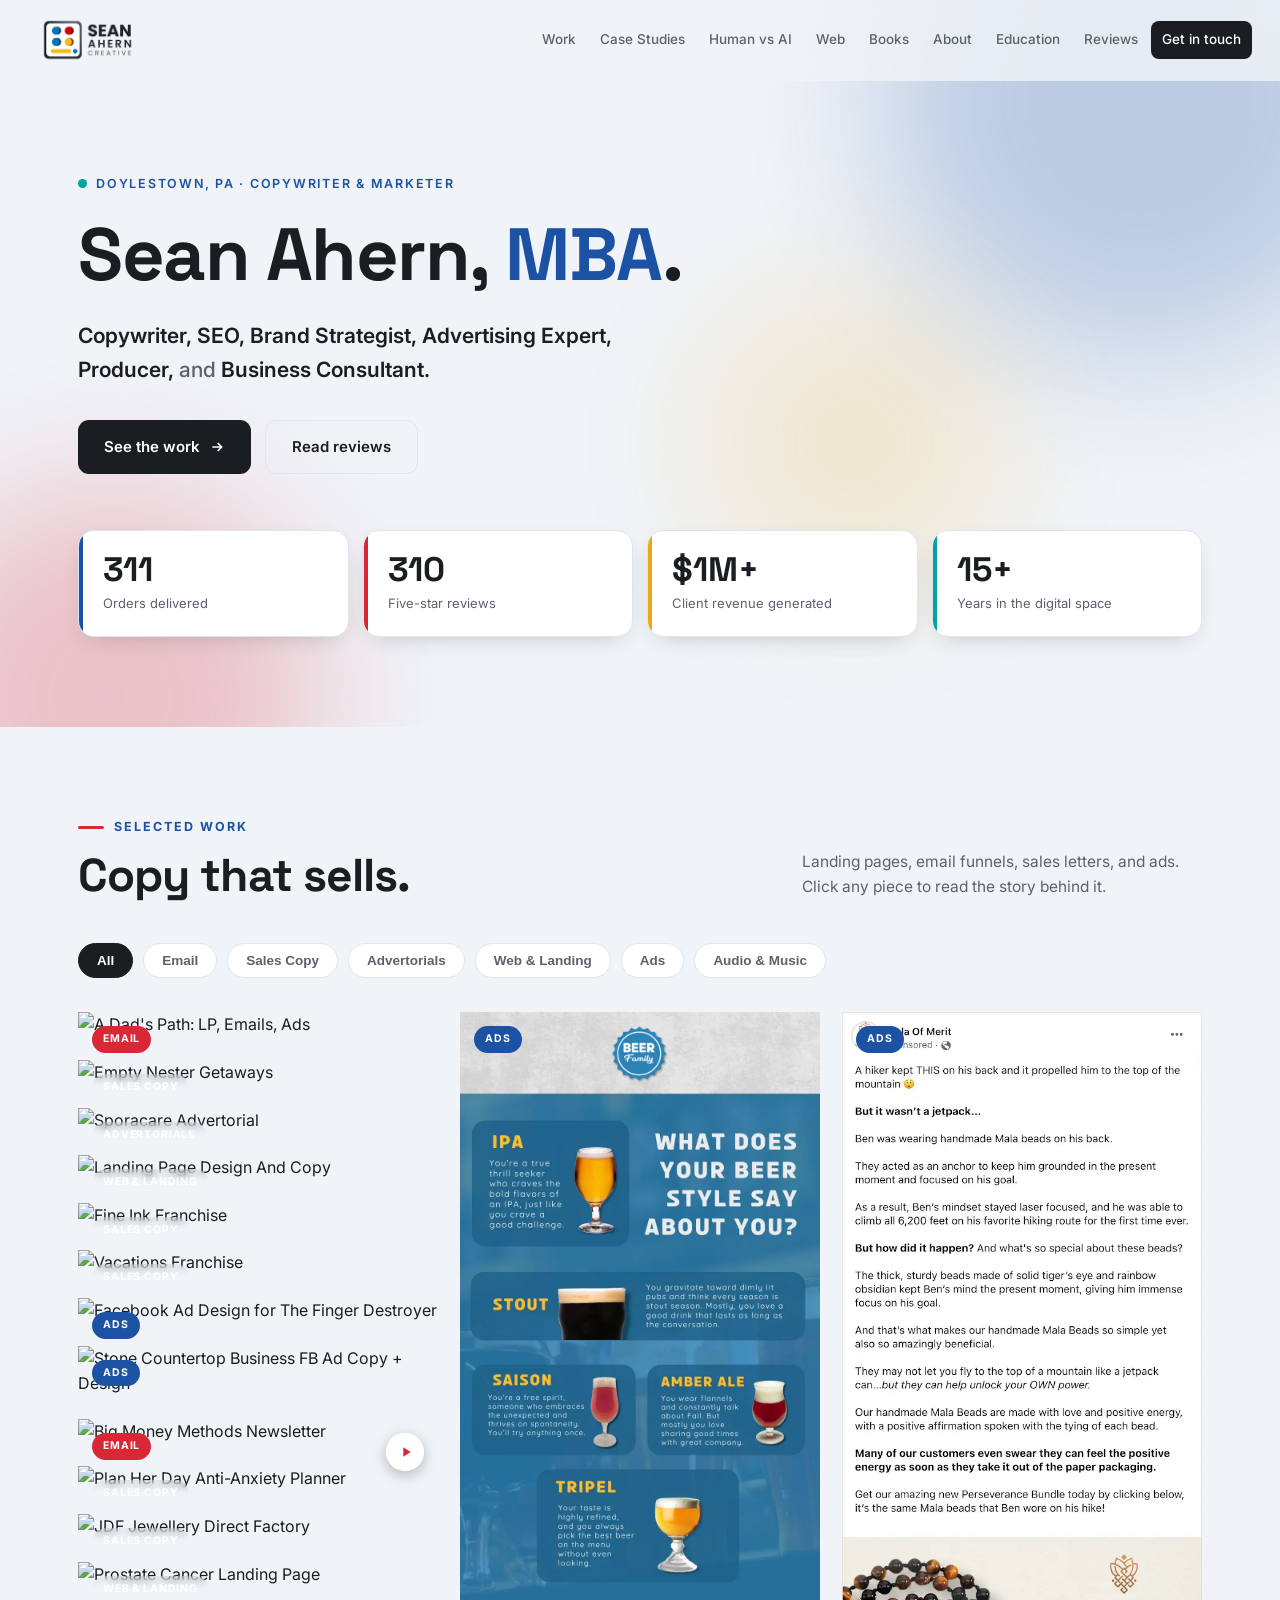
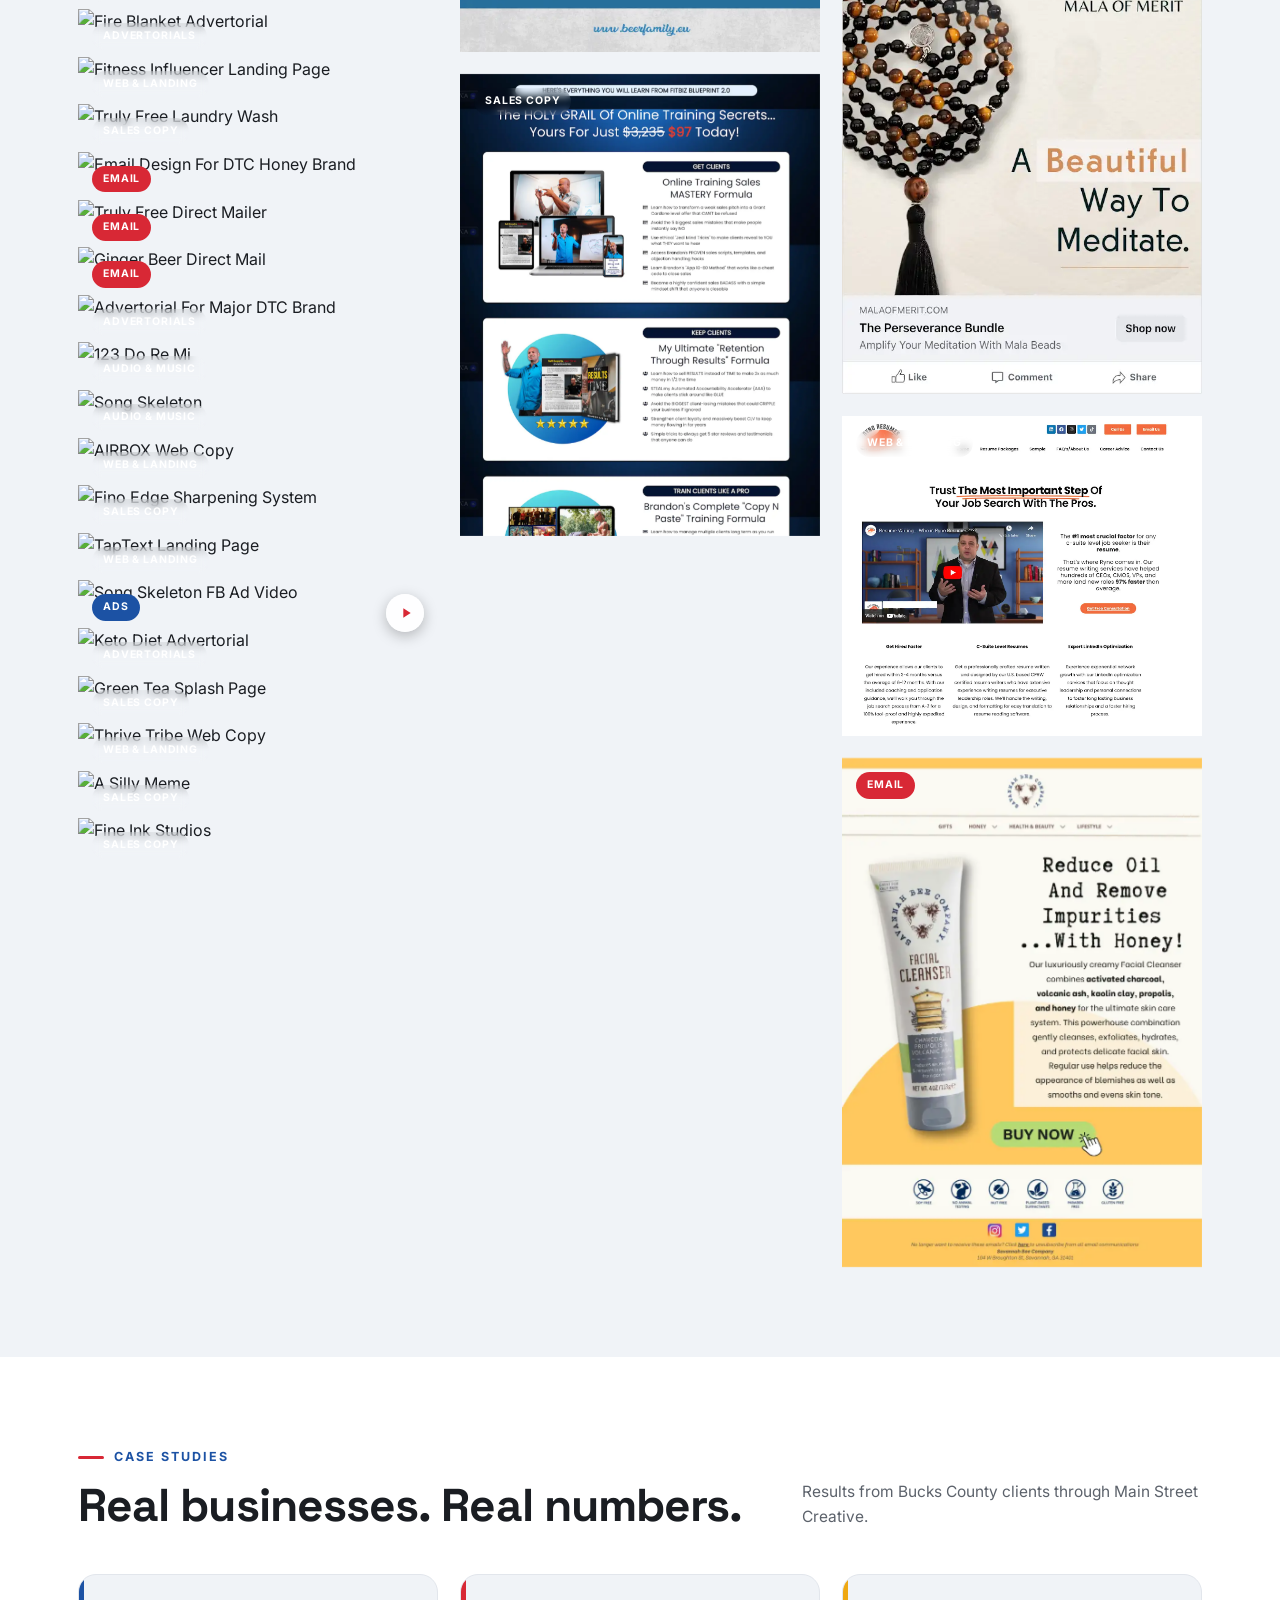
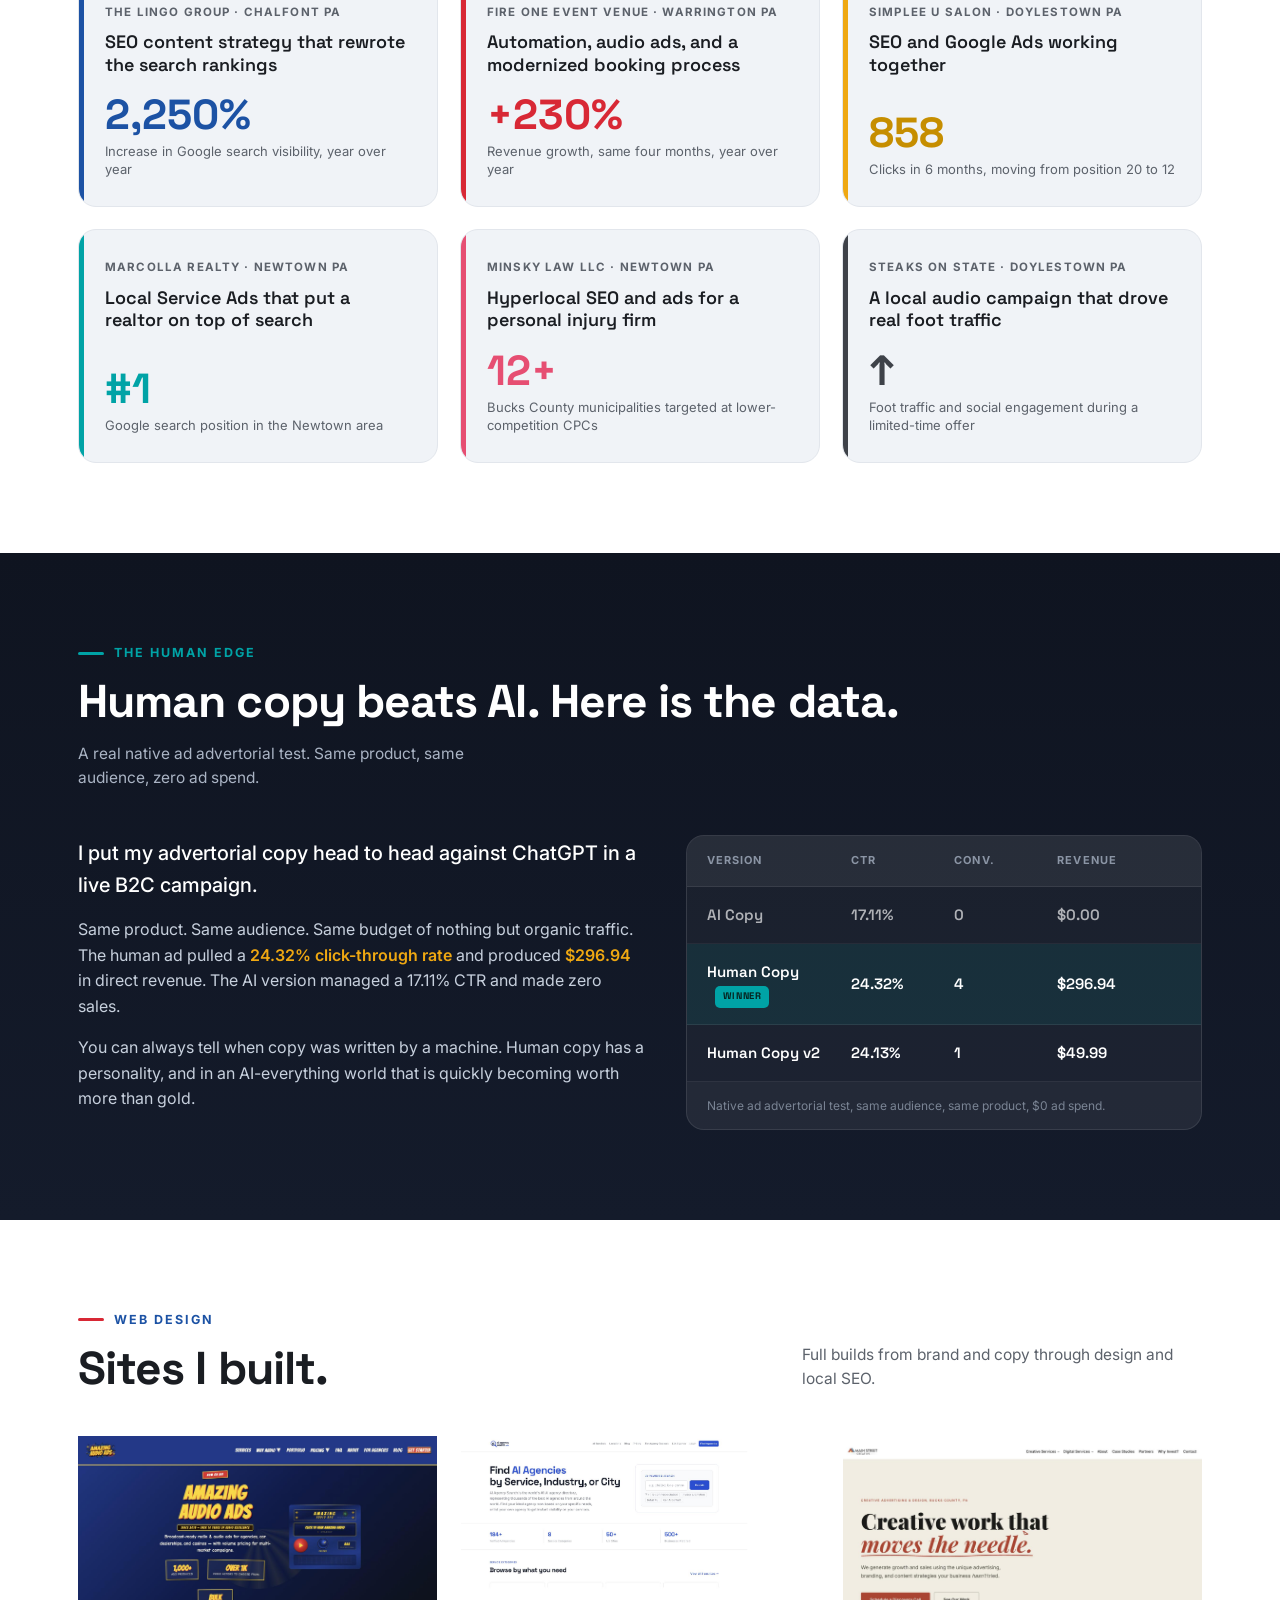
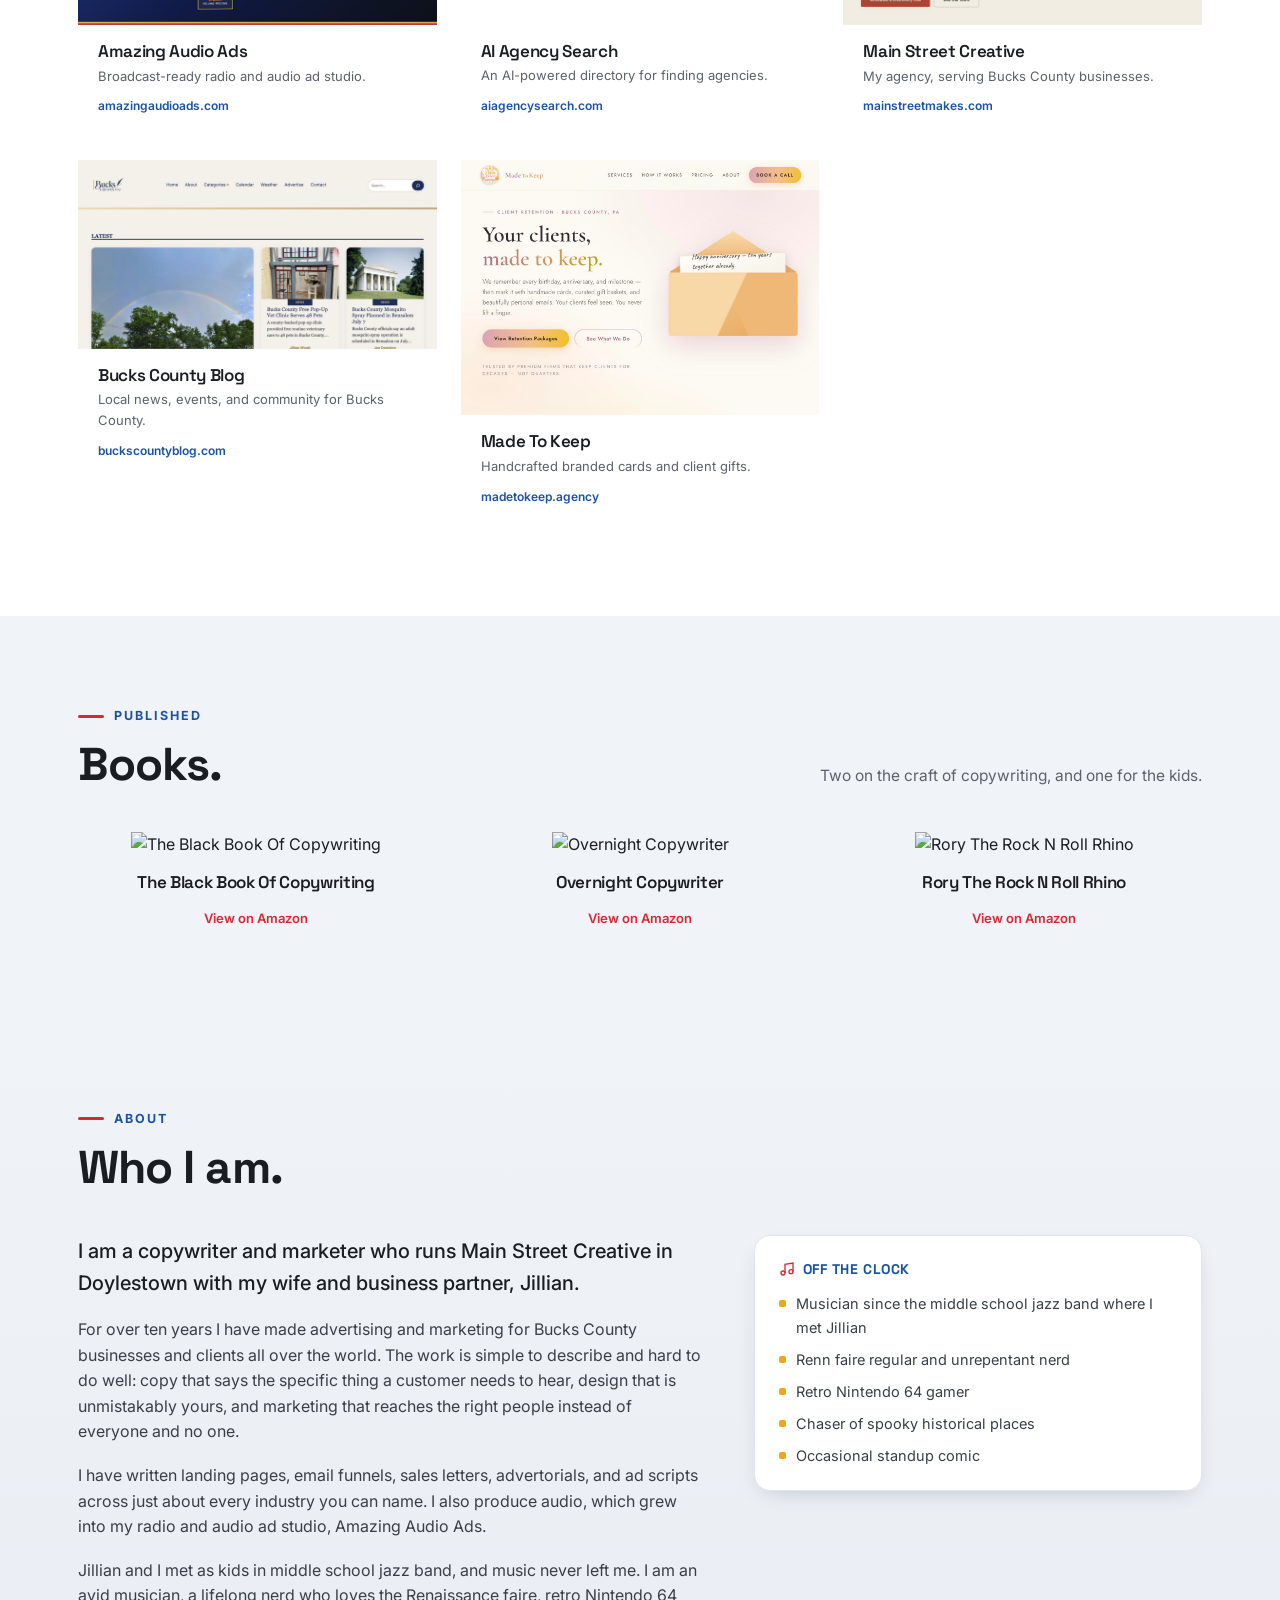
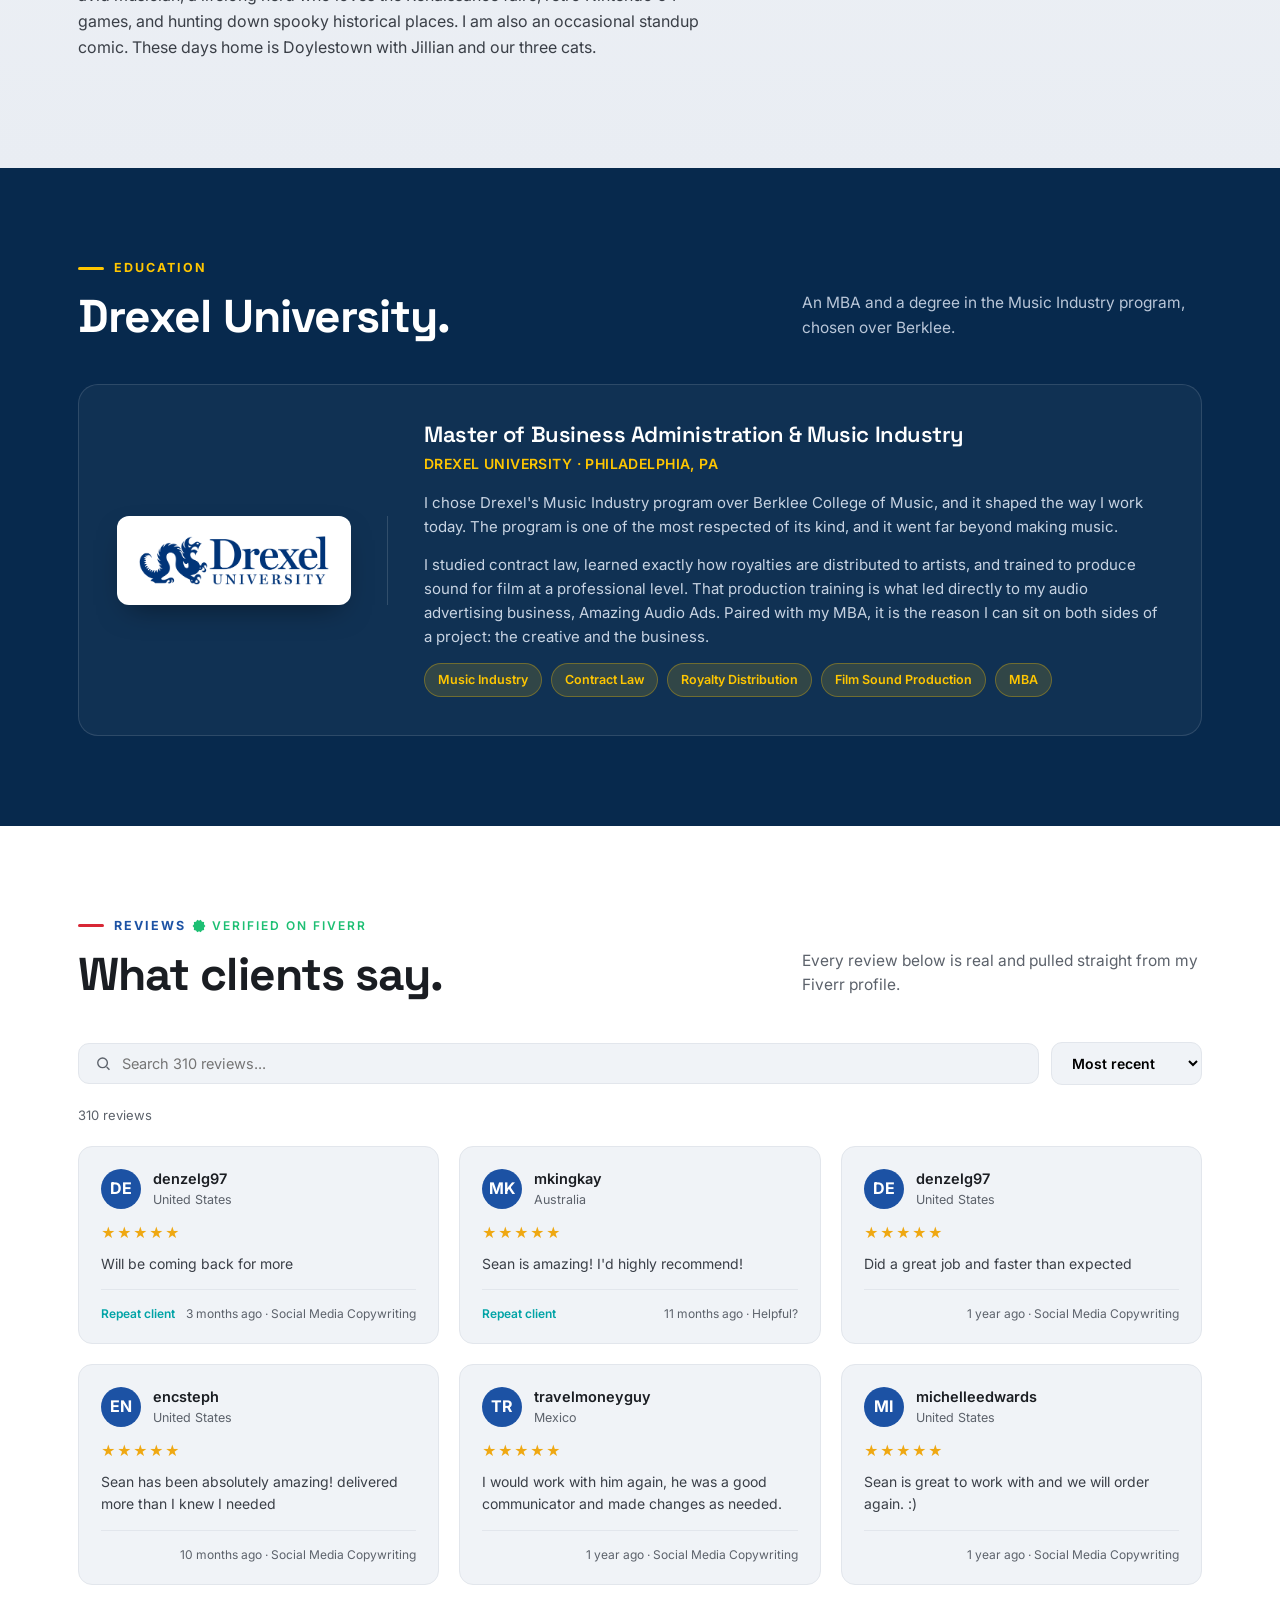
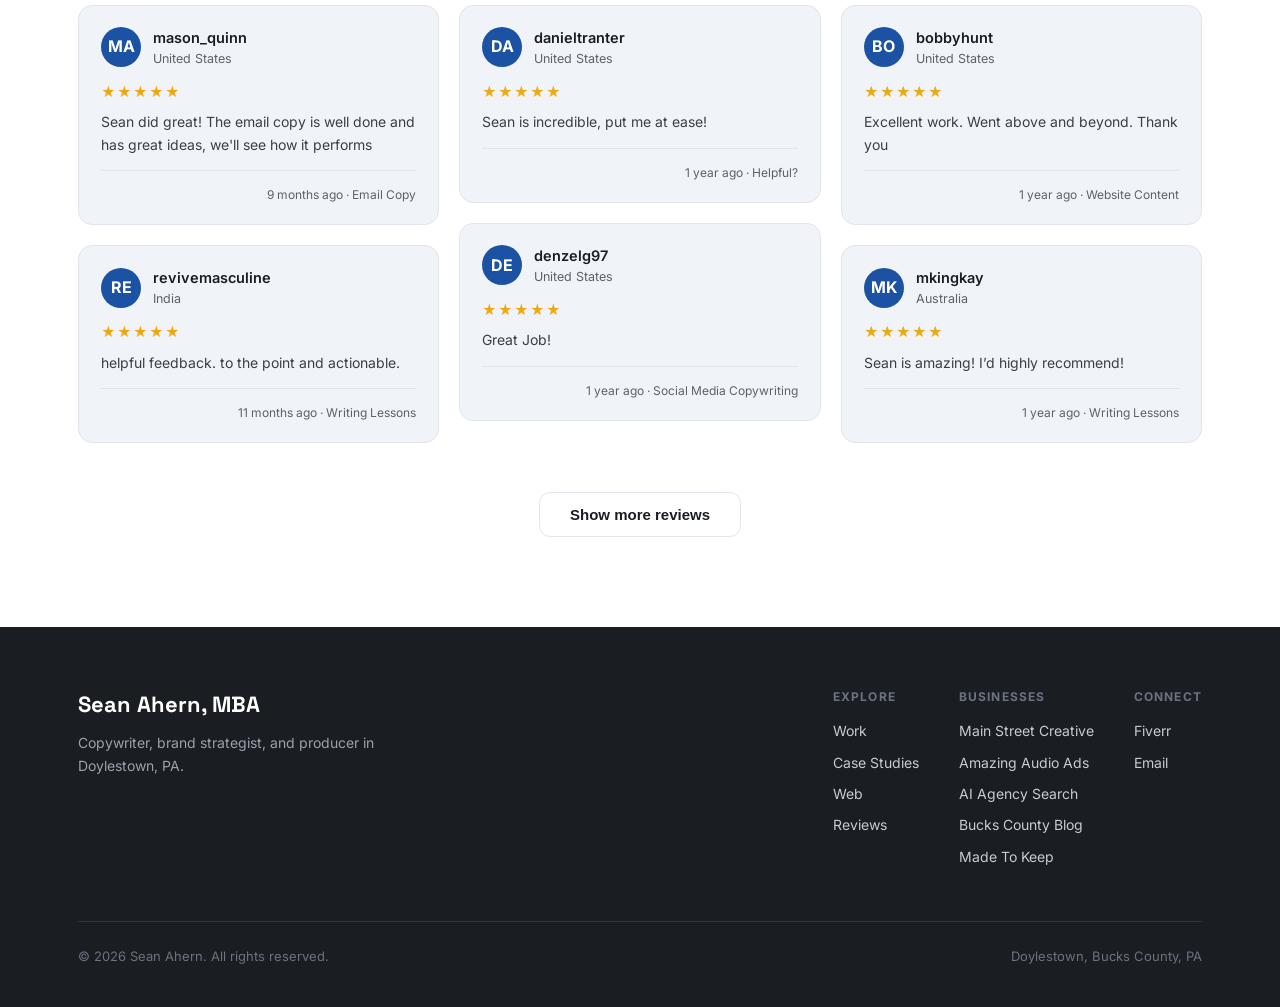
==== commit 245b4730: "Add 5 new work pieces from portfolio folder" ====
--- a/index.html
+++ b/index.html
@@ -491,7 +491,7 @@
 
 <script>
 (function(){
-  var PROJ = [{"cat":"Email","title":"A Dad's Path: LP, Emails, Ads","desc":"Full funnel for a men's anger management program. Landing page, an eight email drip, and four Facebook ads, all built around the Man Cave Of Your Mind angle I wrote for it.","img":"https://fiverr-res.cloudinary.com/image/upload/f_auto,q_auto,c_limit,w_1400/v1/attachments/project_item/attachment/ebfa3ca2b479d9e88c97fada28bd297d-1695428142436/Screen%20Shot%202023-09-22%20at%208.07.46%20PM.png"},{"cat":"Sales Copy","title":"Empty Nester Getaways","desc":"Travel campaign concept and copy aimed at empty nesters ready to spend on themselves again. Warm, a little wistful, built to make booking feel like the obvious next move.","img":"https://fiverr-res.cloudinary.com/image/upload/f_auto,q_auto,c_limit,w_1400/v1/attachments/project_item/attachment/2d26bee568587e85aa9fa6abfd659830-1758724552393/Untitled%20design%20(15).png"},{"cat":"Advertorials","title":"Sporacare Advertorial","desc":"Advertorial copy + page build using Carrd.co + custom images + custom logo for a complete advertorial build for use on Taboola or Facebook as a bridge page.","img":"https://fiverr-res.cloudinary.com/image/upload/f_auto,q_auto,c_limit,w_1400/v1/attachments/project_item/attachment/5e832e726aefcae601f5d93e41d7abb6-1750366073892/screencapture-functionalshroomsonline-carrd-co-2025-06-19-16_46_46.png"},{"cat":"Web & Landing","title":"Landing Page Design And Copy","desc":"Sydney needed a landing page with several other pages to describe and position his unique service to business owners. This was made in Duda.","img":"https://fiverr-res.cloudinary.com/image/upload/f_auto,q_auto,c_limit,w_1400/v1/attachments/project_item/attachment/641475d7e1ac03e0afc132fe9d90c3da-1737395510980/screencapture-thepeoplefirstcontent-2025-01-20-12_51_14.png"},{"cat":"Sales Copy","title":"Fine Ink Franchise","desc":"Fine Ink Studios is the world's first and largest tattoo shop franchise with over 20+ locations throughout Florida. I was tasked with helping advertise this amazing opportunity to business owners, tattoo artists, and piercing artists and illustrate the opportunity at hand.","img":"https://fiverr-res.cloudinary.com/image/upload/f_auto,q_auto,c_limit,w_1400/v1/attachments/project_item/attachment/89b6f6b2ca463aaca74b7157cc650451-1749667808531/1.png"},{"cat":"Sales Copy","title":"Vacations Franchise","desc":"This client needed clean and simple ads that sell the dream of owning your own vacation franchise. The trick here was using colored faded light to darken the sky and allow the text to be legible. Also increased the saturation the photos quite a bit for that dramatic tropical color.","img":"https://fiverr-res.cloudinary.com/image/upload/f_auto,q_auto,c_limit,w_1400/v1/attachments/project_item/attachment/2989221bb7050f32120ed0f20a9b55de-1738879084906/Copy%20of%20DVA3%20Updated%20(11).png"},{"cat":"Ads","title":"Facebook Ad Design for \"The Finger Destroyer\"","desc":"Client needed Facebook ad creative designs and copywriting. We did two versions of creative, one directed towards arm wrestling enthusiasts and the other directed towards gym enthusiasts.","img":"https://fiverr-res.cloudinary.com/image/upload/f_auto,q_auto,c_limit,w_1400/v1/attachments/project_item/attachment/afcec21379359703f1948a584e2c1d33-1741304640628/5.png"},{"cat":"Ads","title":"Stone Countertop Business FB Ad Copy + Design","desc":"This client needed a facebook ad design + ad copy + setup in Facebook ad manager. The goal was to portray the business as very high authority has they have 30+ years of experience. I also added a human touch to illustrate how much they care about getting the design right for the family.","img":"https://fiverr-res.cloudinary.com/image/upload/f_auto,q_auto,c_limit,w_1400/v1/attachments/project_item/attachment/a05aad09b23c23da38ece33d20b0a58b-1736283196068/facebook-ad-mockup%20(6).png"},{"cat":"Email","title":"Big Money Methods Newsletter","desc":"Chief copywriter for the Big Money Methods newsletter. This newsletter has thousands of weekly readers and has an astoundingly high click rate and open rate.","img":"https://fiverr-res.cloudinary.com/video/upload/so_0,f_auto,q_auto,c_limit,w_1400/v1/video-attachments/project_item/attachment/8d16c0086fb05f6ab1a4fc1847d914b0-1733777630640/My%20Movie.jpg","video":"https://fiverr-res.cloudinary.com/video/upload/t_fiverr_hd/v1/video-attachments/project_item/attachment/8d16c0086fb05f6ab1a4fc1847d914b0-1733777630640/My%20Movie.mp4"},{"cat":"Sales Copy","title":"Plan Her Day Anti-Anxiety Planner","desc":"Client needed graphic design and ad copy for the Plan Her Day anti-anxiety planner specifically targeted towards women. This design was created from scratch.","img":"https://fiverr-res.cloudinary.com/image/upload/f_auto,q_auto,c_limit,w_1400/v1/attachments/project_item/attachment/99a0c71f99c0bfda5da9e9c273861e1d-1733258221077/Plan%20Her%20Day%20(1).png"},{"cat":"Sales Copy","title":"JDF Jewellery Direct Factory","desc":"Product and brand copy for a direct to consumer jewellery maker. Clean, confident, and written to make factory direct sound like a perk instead of a compromise.","img":"https://fiverr-res.cloudinary.com/image/upload/f_auto,q_auto,c_limit,w_1400/v1/attachments/project_item/attachment/7f915acbe74633320f2cc5f0a28a9bd4-1712943028254/Untitled%20design%20-%202024-04-12T131758.656.png"},{"cat":"Web & Landing","title":"Prostate Cancer Landing Page","desc":"A landing page written with care for a sensitive health audience. Plain language, real reassurance, and a clear next step without any of the usual scare tactics.","img":"https://fiverr-res.cloudinary.com/image/upload/f_auto,q_auto,c_limit,w_1400/v1/attachments/project_item/attachment/5dab8f145e74bdfa0731cc9d313f703f-1712943257130/screencapture-exerciseelixir-1250-2-2024-04-09-21_06_40.png"},{"cat":"Advertorials","title":"Fire Blanket Advertorial","desc":"Native style advertorial for a home safety product. Opens with a real fear, tells a quick story, and lands on why this thing belongs in every kitchen.","img":"https://fiverr-res.cloudinary.com/image/upload/f_auto,q_auto,c_limit,w_1400/v1/attachments/project_item/attachment/04ea3b07e55e494df545c48762308be2-1695428633510/Screen%20Shot%202023-09-22%20at%208.17.15%20PM.png"},{"cat":"Web & Landing","title":"Fitness Influencer Landing Page","desc":"I optimized this fitness influencer's landing page by developing a unique selling point that strengthens her brand and incentivizes women to choose her over other trainers.","img":"https://fiverr-res.cloudinary.com/image/upload/f_auto,q_auto,c_limit,w_1400/v1/attachments/project_item/attachment/fd6db48e4eee8f419d91d834e1898e33-1687908558598/Add%20a%20heading%20(1366%20%C3%97%201400%20px)%20(1366%20%C3%97%201500%20px).png"},{"cat":"Sales Copy","title":"Truly Free Laundry Wash","desc":"I wrote this landing page for Truly Free and their non toxic laundry detergent called Laundry Wash.","img":"https://fiverr-res.cloudinary.com/image/upload/f_auto,q_auto,c_limit,w_1400/v1/attachments/project_item/attachment/eeb0d60d7560f0de682ac6a0dfa1ad70-1684849437771/Screen%20Shot%202023-05-23%20at%209.42.43%20AM.png"},{"cat":"Email","title":"Email Design For DTC Honey Brand","desc":"I created a modern email design that fit this brand's style. I also added a direct marketing based sales story as the body text to incentivize people to try their Hot Honey. Disclaimer: I did not actually work for this company as my client. This was a trial task that I completed for particular job.","img":"https://fiverr-res.cloudinary.com/image/upload/f_auto,q_auto,c_limit,w_1400/v1/attachments/project_item/attachment/ec3013459f25e4a24967078da360e101-1687908780728/Top%20Honey%20Email%20Design.png"},{"cat":"Email","title":"Truly Free Direct Mailer","desc":"I wrote this short direct mail piece that went out to over 100,000 homes across the USA. Truly Free is a major DTC brand that sells non toxic cleaning products out of Traverse City, Michigan.","img":"https://fiverr-res.cloudinary.com/image/upload/f_auto,q_auto,c_limit,w_1400/v1/attachments/project_item/attachment/3b5d7514f4fc0dcd29ca7181bd81a432-1684849214621/Screen%20Shot%202023-05-23%20at%209.38.15%20AM.png"},{"cat":"Email","title":"Ginger Beer Direct Mail","desc":"I wrote and designed this direct mailer for client and the only payment I asked for in return was some of his ginger beer.","img":"https://fiverr-res.cloudinary.com/image/upload/f_auto,q_auto,c_limit,w_1400/v1/attachments/project_item/attachment/b95db005f173fb1ef6f7527fde84d8cb-1687911337991/Screen%20Shot%202023-06-27%20at%208.14.10%20PM.png"},{"cat":"Advertorials","title":"Advertorial For Major DTC Brand","desc":"An advertorial I wrote with a hard hitting hook for a major non-toxic laundry detergent brand. This advertorial ended making over $10,000 in sales.","img":"https://fiverr-res.cloudinary.com/image/upload/f_auto,q_auto,c_limit,w_1400/v1/attachments/project_item/attachment/88e9657185ae9ddde9fd1f07c4a63b66-1687910967857/Screen%20Shot%202023-06-27%20at%208.08.55%20PM.png"},{"cat":"Audio & Music","title":"123 Do Re Mi","desc":"The task was simple. Write adorable copy for an adorable children's piano book. Mission accomplished.","img":"https://fiverr-res.cloudinary.com/image/upload/f_auto,q_auto,c_limit,w_1400/v1/attachments/project_item/attachment/34e58699fa2ac0aa768ee2552ccaff45-1687911120965/Screen%20Shot%202023-06-27%20at%208.11.06%20PM.png"},{"cat":"Audio & Music","title":"Song Skeleton","desc":"My own business, Song Skeleton. I wrote all of the copy for this website and geared it towards guitar players. As a fellow rocker myself, this was the easiest (and best) copy I've ever written.","img":"https://fiverr-res.cloudinary.com/image/upload/f_auto,q_auto,c_limit,w_1400/v1/attachments/project_item/attachment/8dcb976aa05bf2367d07a76ea92d3226-1684849729153/Screen%20Shot%202023-05-23%20at%209.47.00%20AM.png"},{"cat":"Web & Landing","title":"AIRBOX Web Copy","desc":"I wrote the web content for the AIRBOX home page. The goal was to convince mid level consumers to purchase a high ticket product like AIRBOX by positioning it as a justified cost and high benefit for a family's health.","img":"https://fiverr-res.cloudinary.com/image/upload/f_auto,q_auto,c_limit,w_1400/v1/attachments/project_item/attachment/3a5fde4dd4ffd426b35e3022c8bbb3f7-1684849050874/Screen%20Shot%202023-05-23%20at%209.35.18%20AM.png"},{"cat":"Sales Copy","title":"Fino Edge Sharpening System","desc":"Wrote the product packaging for the Fino Edge knife sharpening system which has now sold hundreds of units on Amazon.","img":"https://fiverr-res.cloudinary.com/image/upload/f_auto,q_auto,c_limit,w_1400/v1/attachments/project_item/attachment/323a13537d2e7b05422379b4da5d1c9e-1684849326416/Screen%20Shot%202023-05-23%20at%209.40.52%20AM.png"},{"cat":"Web & Landing","title":"TapText Landing Page","desc":"Wrote a landing page for TapText with the goal being to convince users to implement the software. I positioned it as a massive increase in response rate all from one itty bitty button.","img":"https://fiverr-res.cloudinary.com/image/upload/f_auto,q_auto,c_limit,w_1400/v1/attachments/project_item/attachment/7fbf9e351a587480dac364b3f5951b9c-1684849537241/Screen%20Shot%202023-05-23%20at%209.44.27%20AM.png"},{"cat":"Ads","title":"Song Skeleton FB Ad Video","desc":"A video I wrote and produced myself for my Song Skeleton business.","img":"https://fiverr-res.cloudinary.com/video/upload/so_0,f_auto,q_auto,c_limit,w_1400/dxefczaiyzodsla7dkbv.jpg","video":"https://fiverr-res.cloudinary.com/video/upload/t_fiverr_hd/dxefczaiyzodsla7dkbv.mp4"},{"cat":"Advertorials","title":"Keto Diet Advertorial","desc":"I wrote this advertorial for a keto diet meal plan which drove cold traffic to a quiz page.","img":"https://fiverr-res.cloudinary.com/image/upload/f_auto,q_auto,c_limit,w_1400/v1/attachments/project_item/attachment/d366dde02d83046a23f52e7601aab795-1687909808575/screencapture-ketoquizreview-carrd-co-2023-06-27-19_48_58.png"},{"cat":"Sales Copy","title":"Green Tea Splash Page","desc":"Not the official page, just a mockup I did in Canva. This made me crave matcha so much I had to immediately go make some.","img":"https://fiverr-res.cloudinary.com/image/upload/f_auto,q_auto,c_limit,w_1400/v1/attachments/project_item/attachment/30446f9758c0a979bbf2f8b09432db5d-1687911601523/Screen%20Shot%202023-06-27%20at%208.18.06%20PM.png"},{"cat":"Web & Landing","title":"Thrive Tribe Web Copy","desc":"Julie Daniluk's Meals That Heal program and her Thrive Tribe landing page. I've written almost all of her material.","img":"https://fiverr-res.cloudinary.com/image/upload/f_auto,q_auto,c_limit,w_1400/v1/attachments/project_item/attachment/425e9c86f6d48fa0d1b4c51575d12ce7-1684852761065/Screen%20Shot%202023-05-23%20at%2010.37.53%20AM.png"},{"cat":"Sales Copy","title":"A Silly Meme","desc":"Proof that not everything has to be a sales letter. Sometimes the brief is just make people laugh, and that is a skill too.","img":"https://fiverr-res.cloudinary.com/image/upload/f_auto,q_auto,c_limit,w_1400/v1/attachments/project_item/attachment/4d997af814c7a4d627fbd5e756277e98-1687913597051/Copy%20of%20Copy%20of%20Copy%20of%20Copy%20of%20Copy%20of%20STOP%20USING%20TOXIC%20GLASS%20CLEANERS..png"},{"cat":"Sales Copy","title":"Fine Ink Studios","desc":"Several static images created for Fine Ink's Facebook ad campaigns. Ads created for recruiting and potential franchise owners of America's most popular tattoo franchise.","img":"https://fiverr-res.cloudinary.com/image/upload/f_auto,q_auto,c_limit,w_1400/v1/attachments/project_item/attachment/3bf915576da3c283a494e46721cc6a5e-1780435680132/11.png"}];
+  var PROJ = [{"cat":"Email","title":"A Dad's Path: LP, Emails, Ads","desc":"Full funnel for a men's anger management program. Landing page, an eight email drip, and four Facebook ads, all built around the Man Cave Of Your Mind angle I wrote for it.","img":"https://fiverr-res.cloudinary.com/image/upload/f_auto,q_auto,c_limit,w_1400/v1/attachments/project_item/attachment/ebfa3ca2b479d9e88c97fada28bd297d-1695428142436/Screen%20Shot%202023-09-22%20at%208.07.46%20PM.png"},{"cat":"Sales Copy","title":"Empty Nester Getaways","desc":"Travel campaign concept and copy aimed at empty nesters ready to spend on themselves again. Warm, a little wistful, built to make booking feel like the obvious next move.","img":"https://fiverr-res.cloudinary.com/image/upload/f_auto,q_auto,c_limit,w_1400/v1/attachments/project_item/attachment/2d26bee568587e85aa9fa6abfd659830-1758724552393/Untitled%20design%20(15).png"},{"cat":"Advertorials","title":"Sporacare Advertorial","desc":"Advertorial copy + page build using Carrd.co + custom images + custom logo for a complete advertorial build for use on Taboola or Facebook as a bridge page.","img":"https://fiverr-res.cloudinary.com/image/upload/f_auto,q_auto,c_limit,w_1400/v1/attachments/project_item/attachment/5e832e726aefcae601f5d93e41d7abb6-1750366073892/screencapture-functionalshroomsonline-carrd-co-2025-06-19-16_46_46.png"},{"cat":"Web & Landing","title":"Landing Page Design And Copy","desc":"Sydney needed a landing page with several other pages to describe and position his unique service to business owners. This was made in Duda.","img":"https://fiverr-res.cloudinary.com/image/upload/f_auto,q_auto,c_limit,w_1400/v1/attachments/project_item/attachment/641475d7e1ac03e0afc132fe9d90c3da-1737395510980/screencapture-thepeoplefirstcontent-2025-01-20-12_51_14.png"},{"cat":"Sales Copy","title":"Fine Ink Franchise","desc":"Fine Ink Studios is the world's first and largest tattoo shop franchise with over 20+ locations throughout Florida. I was tasked with helping advertise this amazing opportunity to business owners, tattoo artists, and piercing artists and illustrate the opportunity at hand.","img":"https://fiverr-res.cloudinary.com/image/upload/f_auto,q_auto,c_limit,w_1400/v1/attachments/project_item/attachment/89b6f6b2ca463aaca74b7157cc650451-1749667808531/1.png"},{"cat":"Sales Copy","title":"Vacations Franchise","desc":"This client needed clean and simple ads that sell the dream of owning your own vacation franchise. The trick here was using colored faded light to darken the sky and allow the text to be legible. Also increased the saturation the photos quite a bit for that dramatic tropical color.","img":"https://fiverr-res.cloudinary.com/image/upload/f_auto,q_auto,c_limit,w_1400/v1/attachments/project_item/attachment/2989221bb7050f32120ed0f20a9b55de-1738879084906/Copy%20of%20DVA3%20Updated%20(11).png"},{"cat":"Ads","title":"Facebook Ad Design for \"The Finger Destroyer\"","desc":"Client needed Facebook ad creative designs and copywriting. We did two versions of creative, one directed towards arm wrestling enthusiasts and the other directed towards gym enthusiasts.","img":"https://fiverr-res.cloudinary.com/image/upload/f_auto,q_auto,c_limit,w_1400/v1/attachments/project_item/attachment/afcec21379359703f1948a584e2c1d33-1741304640628/5.png"},{"cat":"Ads","title":"Stone Countertop Business FB Ad Copy + Design","desc":"This client needed a facebook ad design + ad copy + setup in Facebook ad manager. The goal was to portray the business as very high authority has they have 30+ years of experience. I also added a human touch to illustrate how much they care about getting the design right for the family.","img":"https://fiverr-res.cloudinary.com/image/upload/f_auto,q_auto,c_limit,w_1400/v1/attachments/project_item/attachment/a05aad09b23c23da38ece33d20b0a58b-1736283196068/facebook-ad-mockup%20(6).png"},{"cat":"Email","title":"Big Money Methods Newsletter","desc":"Chief copywriter for the Big Money Methods newsletter. This newsletter has thousands of weekly readers and has an astoundingly high click rate and open rate.","img":"https://fiverr-res.cloudinary.com/video/upload/so_0,f_auto,q_auto,c_limit,w_1400/v1/video-attachments/project_item/attachment/8d16c0086fb05f6ab1a4fc1847d914b0-1733777630640/My%20Movie.jpg","video":"https://fiverr-res.cloudinary.com/video/upload/t_fiverr_hd/v1/video-attachments/project_item/attachment/8d16c0086fb05f6ab1a4fc1847d914b0-1733777630640/My%20Movie.mp4"},{"cat":"Sales Copy","title":"Plan Her Day Anti-Anxiety Planner","desc":"Client needed graphic design and ad copy for the Plan Her Day anti-anxiety planner specifically targeted towards women. This design was created from scratch.","img":"https://fiverr-res.cloudinary.com/image/upload/f_auto,q_auto,c_limit,w_1400/v1/attachments/project_item/attachment/99a0c71f99c0bfda5da9e9c273861e1d-1733258221077/Plan%20Her%20Day%20(1).png"},{"cat":"Sales Copy","title":"JDF Jewellery Direct Factory","desc":"Product and brand copy for a direct to consumer jewellery maker. Clean, confident, and written to make factory direct sound like a perk instead of a compromise.","img":"https://fiverr-res.cloudinary.com/image/upload/f_auto,q_auto,c_limit,w_1400/v1/attachments/project_item/attachment/7f915acbe74633320f2cc5f0a28a9bd4-1712943028254/Untitled%20design%20-%202024-04-12T131758.656.png"},{"cat":"Web & Landing","title":"Prostate Cancer Landing Page","desc":"A landing page written with care for a sensitive health audience. Plain language, real reassurance, and a clear next step without any of the usual scare tactics.","img":"https://fiverr-res.cloudinary.com/image/upload/f_auto,q_auto,c_limit,w_1400/v1/attachments/project_item/attachment/5dab8f145e74bdfa0731cc9d313f703f-1712943257130/screencapture-exerciseelixir-1250-2-2024-04-09-21_06_40.png"},{"cat":"Advertorials","title":"Fire Blanket Advertorial","desc":"Native style advertorial for a home safety product. Opens with a real fear, tells a quick story, and lands on why this thing belongs in every kitchen.","img":"https://fiverr-res.cloudinary.com/image/upload/f_auto,q_auto,c_limit,w_1400/v1/attachments/project_item/attachment/04ea3b07e55e494df545c48762308be2-1695428633510/Screen%20Shot%202023-09-22%20at%208.17.15%20PM.png"},{"cat":"Web & Landing","title":"Fitness Influencer Landing Page","desc":"I optimized this fitness influencer's landing page by developing a unique selling point that strengthens her brand and incentivizes women to choose her over other trainers.","img":"https://fiverr-res.cloudinary.com/image/upload/f_auto,q_auto,c_limit,w_1400/v1/attachments/project_item/attachment/fd6db48e4eee8f419d91d834e1898e33-1687908558598/Add%20a%20heading%20(1366%20%C3%97%201400%20px)%20(1366%20%C3%97%201500%20px).png"},{"cat":"Sales Copy","title":"Truly Free Laundry Wash","desc":"I wrote this landing page for Truly Free and their non toxic laundry detergent called Laundry Wash.","img":"https://fiverr-res.cloudinary.com/image/upload/f_auto,q_auto,c_limit,w_1400/v1/attachments/project_item/attachment/eeb0d60d7560f0de682ac6a0dfa1ad70-1684849437771/Screen%20Shot%202023-05-23%20at%209.42.43%20AM.png"},{"cat":"Email","title":"Email Design For DTC Honey Brand","desc":"I created a modern email design that fit this brand's style. I also added a direct marketing based sales story as the body text to incentivize people to try their Hot Honey. Disclaimer: I did not actually work for this company as my client. This was a trial task that I completed for particular job.","img":"https://fiverr-res.cloudinary.com/image/upload/f_auto,q_auto,c_limit,w_1400/v1/attachments/project_item/attachment/ec3013459f25e4a24967078da360e101-1687908780728/Top%20Honey%20Email%20Design.png"},{"cat":"Email","title":"Truly Free Direct Mailer","desc":"I wrote this short direct mail piece that went out to over 100,000 homes across the USA. Truly Free is a major DTC brand that sells non toxic cleaning products out of Traverse City, Michigan.","img":"https://fiverr-res.cloudinary.com/image/upload/f_auto,q_auto,c_limit,w_1400/v1/attachments/project_item/attachment/3b5d7514f4fc0dcd29ca7181bd81a432-1684849214621/Screen%20Shot%202023-05-23%20at%209.38.15%20AM.png"},{"cat":"Email","title":"Ginger Beer Direct Mail","desc":"I wrote and designed this direct mailer for client and the only payment I asked for in return was some of his ginger beer.","img":"https://fiverr-res.cloudinary.com/image/upload/f_auto,q_auto,c_limit,w_1400/v1/attachments/project_item/attachment/b95db005f173fb1ef6f7527fde84d8cb-1687911337991/Screen%20Shot%202023-06-27%20at%208.14.10%20PM.png"},{"cat":"Advertorials","title":"Advertorial For Major DTC Brand","desc":"An advertorial I wrote with a hard hitting hook for a major non-toxic laundry detergent brand. This advertorial ended making over $10,000 in sales.","img":"https://fiverr-res.cloudinary.com/image/upload/f_auto,q_auto,c_limit,w_1400/v1/attachments/project_item/attachment/88e9657185ae9ddde9fd1f07c4a63b66-1687910967857/Screen%20Shot%202023-06-27%20at%208.08.55%20PM.png"},{"cat":"Audio & Music","title":"123 Do Re Mi","desc":"The task was simple. Write adorable copy for an adorable children's piano book. Mission accomplished.","img":"https://fiverr-res.cloudinary.com/image/upload/f_auto,q_auto,c_limit,w_1400/v1/attachments/project_item/attachment/34e58699fa2ac0aa768ee2552ccaff45-1687911120965/Screen%20Shot%202023-06-27%20at%208.11.06%20PM.png"},{"cat":"Audio & Music","title":"Song Skeleton","desc":"My own business, Song Skeleton. I wrote all of the copy for this website and geared it towards guitar players. As a fellow rocker myself, this was the easiest (and best) copy I've ever written.","img":"https://fiverr-res.cloudinary.com/image/upload/f_auto,q_auto,c_limit,w_1400/v1/attachments/project_item/attachment/8dcb976aa05bf2367d07a76ea92d3226-1684849729153/Screen%20Shot%202023-05-23%20at%209.47.00%20AM.png"},{"cat":"Web & Landing","title":"AIRBOX Web Copy","desc":"I wrote the web content for the AIRBOX home page. The goal was to convince mid level consumers to purchase a high ticket product like AIRBOX by positioning it as a justified cost and high benefit for a family's health.","img":"https://fiverr-res.cloudinary.com/image/upload/f_auto,q_auto,c_limit,w_1400/v1/attachments/project_item/attachment/3a5fde4dd4ffd426b35e3022c8bbb3f7-1684849050874/Screen%20Shot%202023-05-23%20at%209.35.18%20AM.png"},{"cat":"Sales Copy","title":"Fino Edge Sharpening System","desc":"Wrote the product packaging for the Fino Edge knife sharpening system which has now sold hundreds of units on Amazon.","img":"https://fiverr-res.cloudinary.com/image/upload/f_auto,q_auto,c_limit,w_1400/v1/attachments/project_item/attachment/323a13537d2e7b05422379b4da5d1c9e-1684849326416/Screen%20Shot%202023-05-23%20at%209.40.52%20AM.png"},{"cat":"Web & Landing","title":"TapText Landing Page","desc":"Wrote a landing page for TapText with the goal being to convince users to implement the software. I positioned it as a massive increase in response rate all from one itty bitty button.","img":"https://fiverr-res.cloudinary.com/image/upload/f_auto,q_auto,c_limit,w_1400/v1/attachments/project_item/attachment/7fbf9e351a587480dac364b3f5951b9c-1684849537241/Screen%20Shot%202023-05-23%20at%209.44.27%20AM.png"},{"cat":"Ads","title":"Song Skeleton FB Ad Video","desc":"A video I wrote and produced myself for my Song Skeleton business.","img":"https://fiverr-res.cloudinary.com/video/upload/so_0,f_auto,q_auto,c_limit,w_1400/dxefczaiyzodsla7dkbv.jpg","video":"https://fiverr-res.cloudinary.com/video/upload/t_fiverr_hd/dxefczaiyzodsla7dkbv.mp4"},{"cat":"Advertorials","title":"Keto Diet Advertorial","desc":"I wrote this advertorial for a keto diet meal plan which drove cold traffic to a quiz page.","img":"https://fiverr-res.cloudinary.com/image/upload/f_auto,q_auto,c_limit,w_1400/v1/attachments/project_item/attachment/d366dde02d83046a23f52e7601aab795-1687909808575/screencapture-ketoquizreview-carrd-co-2023-06-27-19_48_58.png"},{"cat":"Sales Copy","title":"Green Tea Splash Page","desc":"Not the official page, just a mockup I did in Canva. This made me crave matcha so much I had to immediately go make some.","img":"https://fiverr-res.cloudinary.com/image/upload/f_auto,q_auto,c_limit,w_1400/v1/attachments/project_item/attachment/30446f9758c0a979bbf2f8b09432db5d-1687911601523/Screen%20Shot%202023-06-27%20at%208.18.06%20PM.png"},{"cat":"Web & Landing","title":"Thrive Tribe Web Copy","desc":"Julie Daniluk's Meals That Heal program and her Thrive Tribe landing page. I've written almost all of her material.","img":"https://fiverr-res.cloudinary.com/image/upload/f_auto,q_auto,c_limit,w_1400/v1/attachments/project_item/attachment/425e9c86f6d48fa0d1b4c51575d12ce7-1684852761065/Screen%20Shot%202023-05-23%20at%2010.37.53%20AM.png"},{"cat":"Sales Copy","title":"A Silly Meme","desc":"Proof that not everything has to be a sales letter. Sometimes the brief is just make people laugh, and that is a skill too.","img":"https://fiverr-res.cloudinary.com/image/upload/f_auto,q_auto,c_limit,w_1400/v1/attachments/project_item/attachment/4d997af814c7a4d627fbd5e756277e98-1687913597051/Copy%20of%20Copy%20of%20Copy%20of%20Copy%20of%20Copy%20of%20STOP%20USING%20TOXIC%20GLASS%20CLEANERS..png"},{"cat":"Sales Copy","title":"Fine Ink Studios","desc":"Several static images created for Fine Ink's Facebook ad campaigns. Ads created for recruiting and potential franchise owners of America's most popular tattoo franchise.","img":"https://fiverr-res.cloudinary.com/image/upload/f_auto,q_auto,c_limit,w_1400/v1/attachments/project_item/attachment/3bf915576da3c283a494e46721cc6a5e-1780435680132/11.png"},{"cat":"Ads","title":"Beer Family Engagement Ad","desc":"Facebook creative for a beer subscription. The first ad asked people what their beer style says about them and let them argue about IPAs and stouts in the comments. Everyone who engaged then got a second, conversion focused ad for the subscription itself.","img":"work-beerfamily.webp"},{"cat":"Sales Copy","title":"FitBiz Blueprint 2.0 Sales Page","desc":"Sales page for Brandon Carter, one of the largest fitness influencers online with over three million followers. I wrote the page for his online training course and it brought in more than 100K in a single month.","img":"work-fitbiz-blueprint.webp"},{"cat":"Ads","title":"Mala Of Merit Facebook Ad","desc":"Handmade mala beads are a hard product to sell straight, so I opened with a story about a hiker who finally summited his route and only revealed the beads afterward. The angle did the selling and the product shot closed it.","img":"work-mala-of-merit.webp"},{"cat":"Web & Landing","title":"Rhyno Resumes Website Copy","desc":"Page copy for an executive resume service. I positioned the resume as the most important step in a job search, then backed it with the results their C suite clients get so booking the free consultation felt like the obvious next click.","img":"work-rhyno-resumes.webp"},{"cat":"Email","title":"Savannah Bee Company Email","desc":"Simple design and copy for a Savannah Bee Company email. One product, one benefit led headline and a single Buy Now button, with the ingredient story doing the persuading in between.","img":"work-savannah-bee.webp"}];
   var RV = [{"username":"denzelg97","repeat":true,"country":"United States","rating":5,"when":"3 months ago","body":"Will be coming back for more","price":"$50-$100","dur":"2 days","gig":"Social Media Copywriting"},{"username":"encsteph","repeat":false,"country":"United States","rating":5,"when":"10 months ago","body":"Sean has been absolutely amazing! delivered more than I knew I needed","price":"$200-$400","dur":"10 days","gig":"Social Media Copywriting"},{"username":"mason_quinn","repeat":false,"country":"United States","rating":5,"when":"9 months ago","body":"Sean did great! The email copy is well done and has great ideas, we'll see how it performs","price":"Up to $50","dur":"3 days","gig":"Email Copy"},{"username":"revivemasculine","repeat":false,"country":"India","rating":5,"when":"11 months ago","body":"helpful feedback. to the point and actionable.","price":"Up to $50","dur":"4 days","gig":"Writing Lessons"},{"username":"mkingkay","repeat":true,"country":"Australia","rating":5,"when":"11 months ago","body":"Sean is amazing! I'd highly recommend!","price":"Up to $50","dur":"8 days","gig":"Helpful?"},{"username":"travelmoneyguy","repeat":false,"country":"Mexico","rating":5,"when":"1 year ago","body":"I would work with him again, he was a good communicator and made changes as needed.","price":"$100-$200","dur":"5 days","gig":"Social Media Copywriting"},{"username":"danieltranter","repeat":false,"country":"United States","rating":5,"when":"1 year ago","body":"Sean is incredible, put me at ease!","price":"Up to $50","dur":"3 days","gig":"Helpful?"},{"username":"denzelg97","repeat":false,"country":"United States","rating":5,"when":"1 year ago","body":"Great Job!","price":"$100-$200","dur":"3 days","gig":"Social Media Copywriting"},{"username":"denzelg97","repeat":false,"country":"United States","rating":5,"when":"1 year ago","body":"Did a great job and faster than expected","price":"$100-$200","dur":"2 days","gig":"Social Media Copywriting"},{"username":"michelleedwards","repeat":false,"country":"United States","rating":5,"when":"1 year ago","body":"Sean is great to work with and we will order again. :)","price":"$100-$200","dur":"8 days","gig":"Social Media Copywriting"},{"username":"bobbyhunt","repeat":false,"country":"United States","rating":5,"when":"1 year ago","body":"Excellent work. Went above and beyond. Thank you","price":"$100-$200","dur":"7 days","gig":"Website Content"},{"username":"mkingkay","repeat":false,"country":"Australia","rating":5,"when":"1 year ago","body":"Sean is amazing! I’d highly recommend!","price":"Up to $50","dur":"7 days","gig":"Writing Lessons"},{"username":"liebiediev","repeat":false,"country":"Belgium","rating":5,"when":"1 year ago","body":"great and flexible, thanks again!","price":"$100-$200","dur":"4 weeks","gig":"Social Media Copywriting"},{"username":"wwshan","repeat":false,"country":"United States","rating":5,"when":"1 year ago","body":"Great feedback, thank you.","price":"Up to $50","dur":"1 day","gig":"Writing Lessons"},{"username":"michelleedwards","repeat":false,"country":"United States","rating":5,"when":"1 year ago","body":"Thank so much! Quick work and adapted to my feedback. Excellent result! :)","price":"$100-$200","dur":"5 days","gig":"Social Media Copywriting"},{"username":"ericslangley","repeat":false,"country":"United States","rating":5,"when":"1 year ago","body":"Sean is a pleasure to work with, providing excellent communication and professional work that allowed me to focus on my business. The quick turnaround was valuable in helping me launch my project on time.","price":"$100-$200","dur":"2 days","gig":"Social Media Copywriting"},{"username":"wmc7771","repeat":false,"country":"United States","rating":5,"when":"1 year ago","body":"Super responsive! Will continue working with Sean!","price":"Up to $50","dur":"1 day","gig":"Social Media Copywriting"},{"username":"wmc7771","repeat":false,"country":"United States","rating":5,"when":"1 year ago","body":"It was Great working with Sean. I look forward to working together again soon!","price":"$100-$200","dur":"1 day","gig":"Social Media Copywriting"},{"username":"alaalsallal","repeat":false,"country":"Jordan","rating":5,"when":"1 year ago","body":"Fast turnover! High Quality! A+++ Recommended!","price":"$200-$400","dur":"5 days","gig":"Website Content"},{"username":"jovanra","repeat":false,"country":"Serbia","rating":5,"when":"1 year ago","body":"Everything was good :)","price":"Up to $50","dur":"1 day","gig":"Social Media Copywriting"},{"username":"lcblon","repeat":false,"country":"United States","rating":5,"when":"1 year ago","body":"In addition to being a very gifted writer, Sean is a brilliant marketer. His ideas are simple, practical and powerful and work for both the short and the long term. He brings tremendous experience to the table and has been able to tailor his advice specifically and perfectly to my business. Sean has... See more","price":"Up to $50","dur":"1 day","gig":"Social Media Copywriting"},{"username":"sergioartimenia","repeat":false,"country":"Portugal","rating":4.3,"when":"1 year ago","body":"Sean did a good work for us by making several landing pages.","price":"$200-$400","dur":"3 weeks","gig":"Helpful?"},{"username":"sergioartimenia","repeat":false,"country":"Portugal","rating":5,"when":"1 year ago","body":"The task was delivered according to our requirements. He was ready to go beyond the task to meet our changing needs.","price":"$50-$100","dur":"8 days","gig":"Helpful?"},{"username":"patrickboba","repeat":false,"country":"Sweden","rating":5,"when":"1 year ago","body":"As Always the best","price":"$200-$400","dur":"9 days","gig":"Website Content"},{"username":"ecolifewater","repeat":false,"country":"United States","rating":5,"when":"1 year ago","body":"Sean is a realiable partner as he submitted delivery on time every time. Nice experience to work with him!","price":"Up to $50","dur":"2 days","gig":"Social Media Copywriting"},{"username":"venkatesh3003","repeat":false,"country":"India","rating":5,"when":"2 years ago","body":"He delivered so fast, he understood my urgency & delivered the final output so quickly. Hopefully, it converts. Looking forward to working with him for the long term. Highly recommend his service for good job.","price":"$100-$200","dur":"2 days","gig":"S"},{"username":"ecolifewater","repeat":false,"country":"United States","rating":5,"when":"2 years ago","body":"Sean is very responsible and also super effective! Nice experience working with him!","price":"$200-$400","dur":"9 days","gig":"Helpful?"},{"username":"bentempleton202","repeat":false,"country":"United States","rating":5,"when":"2 years ago","body":"Sean is definitely a creative copywriter. Took the time to listen and understand who our brand is, and who our customer persona is. His different angles of approach to the different copy requests I gave were outside of the box compared to what I can come up with.","price":"$100-$200","dur":"3 days","gig":"Social Media Copywriting"},{"username":"jeffng83","repeat":false,"country":"Malaysia","rating":4,"when":"2 years ago","body":"did a nice job for me,","price":"$200-$400","dur":"12 days","gig":"Social Media Copywriting"},{"username":"ryanwinner","repeat":false,"country":"United States","rating":5,"when":"2 years ago","body":"really spent the time going through and asking questions. he asked lots of questions to understand our target audience but also asked questions to understand how what we did was different from others. the content came out great. I was very impressed. he added visuals and took the time to really grasp our niche industry. He is definitely worth the money.","price":"$200-$400","dur":"7 days","gig":"S"},{"username":"carlinkdisplays","repeat":false,"country":"United States","rating":5,"when":"2 years ago","body":"Shared my vision with Sean and he brought it to life. The final draft of the sales letter was exactly what I was looking for.","price":"$100-$200","dur":"8 days","gig":"Helpful?"},{"username":"sp6_ltd","repeat":false,"country":"United Kingdom","rating":5,"when":"2 years ago","body":"It was a pleasure to work with Sean. He understand the brief straightaway and delivery exactly what I wanted","price":"$200-$400","dur":"6 days","gig":"Website Content"},{"username":"patrickboba","repeat":false,"country":"Sweden","rating":5,"when":"2 years ago","body":"Thanks again Shan !","price":"$100-$200","dur":"1 day","gig":"Sales Copy"},{"username":"michaelsiddall","repeat":false,"country":"United States","rating":5,"when":"2 years ago","body":"An amazing writer. produces the best copywriting and professionalism.","price":"$50-$100","dur":"6 days","gig":"Sales Copy"},{"username":"michaelsiddall","repeat":false,"country":"United States","rating":5,"when":"2 years ago","body":"Sean is the best copy writer I work with and has a fresh and humorous take on selling. He truth and honesty come thru his writing style and make the normally mundane, exciting and a pleasure to read. A must hire for your copy needs.","price":"Up to $50","dur":"4 days","gig":"S"},{"username":"michaelsiddall","repeat":false,"country":"United States","rating":5,"when":"2 years ago","body":"A knockout advertorial for my service. A must hire!","price":"$50-$100","dur":"4 days","gig":"Helpful?"},{"username":"tryshonearcher","repeat":false,"country":"United States","rating":5,"when":"2 years ago","body":"Great work. Delivered ahead of schedule.","price":"Up to $50","dur":"2 days","gig":"Social Media Copywriting"},{"username":"michaelsiddall","repeat":false,"country":"United States","rating":5,"when":"2 years ago","body":"Sean is a professional and provides a fresh style to writing that speaks to the younger generations. A must hire","price":"$100-$200","dur":"6 days","gig":"S"},{"username":"patricklessor","repeat":false,"country":"United States","rating":5,"when":"2 years ago","body":"Great to work with, and I can see this copy working amazing in my marketing efforts.","price":"Up to $50","dur":"2 days","gig":"Email Copy"},{"username":"tryshonearcher","repeat":false,"country":"United States","rating":5,"when":"2 years ago","body":"Absolutely incredible! It has surpassed all my expectations. I'm absolutely in love with the cat image!","price":"$100-$200","dur":"5 days","gig":"Social Media Copywriting"},{"username":"patrickboba","repeat":false,"country":"Sweden","rating":5,"when":"2 years ago","body":"Sean really knows how to write, impressive","price":"$200-$400","dur":"10 days","gig":"Website Content"},{"username":"patrickboba","repeat":false,"country":"Sweden","rating":5,"when":"2 years ago","body":"Great work by Sean!","price":"$50-$100","dur":"5 days","gig":"Sales Copy"},{"username":"patrickboba","repeat":false,"country":"Sweden","rating":5,"when":"2 years ago","body":"Did something I usually never do, I ordered 3 gigs at the same time from a new seller. It paid off! Glad I did, thanks Sean - great writing!","price":"$100-$200","dur":"4 days","gig":"Email Copy"},{"username":"lonestarvf","repeat":false,"country":"United States","rating":5,"when":"2 years ago","body":"Great and easy to work with!","price":"$100-$200","dur":"8 days","gig":"Social Media Copywriting"},{"username":"oldfalls","repeat":false,"country":"United States","rating":5,"when":"2 years ago","body":"Awesome work by a amazing writer he is gifted and talented to achieve this result I will use him again","price":"$100-$200","dur":"2 weeks","gig":"Helpful?"},{"username":"timayco","repeat":false,"country":"South Korea","rating":5,"when":"2 years ago","body":"his sales copy was amazingly written and i cant wait to publish it.","price":"$100-$200","dur":"4 days","gig":"S"},{"username":"ciro1209","repeat":false,"country":"United States","rating":5,"when":"2 years ago","body":"Will use again","price":"$100-$200","dur":"13 days","gig":"Website Content"},{"username":"lushboy","repeat":false,"country":"Australia","rating":5,"when":"2 years ago","body":"Great written advertorial and exactly as needed with no revisions. I'll definitely be using again for future work.","price":"$100-$200","dur":"8 days","gig":"Website Content"},{"username":"ecolifewater","repeat":false,"country":"United States","rating":5,"when":"2 years ago","body":"Very professional and creative!","price":"$200-$400","dur":"11 days","gig":"Email Copy"},{"username":"shambhunath906","repeat":false,"country":"United States","rating":5,"when":"2 years ago","body":"Great job!! well researched and well written sales letter. thanks","price":"$100-$200","dur":"6 days","gig":"Helpful?"},{"username":"visioneer5r","repeat":false,"country":"United States","rating":5,"when":"2 years ago","body":"Fast work and terrific results; I am so impressed. I look forward to working with him again!","price":"$100-$200","dur":"11 days","gig":"Email Copy"},{"username":"successfuldad","repeat":false,"country":"United States","rating":5,"when":"2 years ago","body":"Sean is the real deal! Very compelling content, well done!","price":"$100-$200","dur":"7 days","gig":"Email Copy"},{"username":"loox25","repeat":false,"country":"United Kingdom","rating":5,"when":"2 years ago","body":"Very helpful","price":"$100-$200","dur":"7 days","gig":"Helpful?"},{"username":"taevangangnier","repeat":false,"country":"Canada","rating":5,"when":"2 years ago","body":"As always! AMAZING WORK👌","price":"$200-$400","dur":"3 days","gig":"Helpful?"},{"username":"viwee6077","repeat":false,"country":"Taiwan","rating":5,"when":"2 years ago","body":"top quality and a true master of it's craft!","price":"$100-$200","dur":"3 days","gig":"Email Copy"},{"username":"alinac255","repeat":false,"country":"Portugal","rating":5,"when":"2 years ago","body":"Great ideas! Can't wait to but it to test. Love the result","price":"$50-$100","dur":"3 days","gig":"Helpful?"},{"username":"ecolifewater","repeat":false,"country":"United States","rating":5,"when":"2 years ago","body":"Sean is highly proficient in writing and possesses a remarkable ability to craft imaginative and captivating paragraphs based on provided guidelines.","price":"$200-$400","dur":"2 days","gig":"Website Content"},{"username":"doctorcrisp","repeat":false,"country":"United States","rating":5,"when":"2 years ago","body":"Very good communication and work. A++++","price":"$100-$200","dur":"12 days","gig":"Helpful?"},{"username":"fayzanhamid","repeat":false,"country":"United Kingdom","rating":5,"when":"3 years ago","body":"Great work and very quick. I had asked Sean a couple of questions before starting the order and he was very happy to help, and he definitely helped. Can't wait to try out the sequence. Will be a returning customer!","price":"$50-$100","dur":"5 days","gig":"Email Copy"},{"username":"yourbrandingpal","repeat":false,"country":"India","rating":5,"when":"3 years ago","body":"It was a pleasure working with Sean. Easy to communicate with, understands the requirements very well, and the delivered work was of high quality. Sean could have chosen to deliver the work and have me claim revision but instead Sean chose to run the work by me before delivering it which shows that Sean is a true Pro. Thanks a lot Sean :)","price":"$200-$400","dur":"7 days","gig":"Website Content"},{"username":"diyankokalan90","repeat":false,"country":"Bulgaria","rating":5,"when":"3 years ago","body":"Thank you, Sean. Always a pleasure working with you. Looking forward to our future collaboration.","price":"$50-$100","dur":"4 days","gig":"Social Media Copywriting"},{"username":"invictaworks","repeat":false,"country":"United States","rating":5,"when":"3 years ago","body":"Another great delivery by Sean! Love working with him. Very reasonable and extremely creative. He is the best copywriter on fiverr by far. Thank you again Sean.","price":"","dur":"","gig":""},{"username":"sgpart","repeat":false,"country":"United States","rating":5,"when":"3 years ago","body":"Great work Sean, appreciate it!","price":"","dur":"","gig":"Website Content"},{"username":"iduncz","repeat":false,"country":"Canada","rating":5,"when":"3 years ago","body":"Great writer fast responsive and gave good insights to his thinking","price":"","dur":"","gig":""},{"username":"taevangangnier","repeat":false,"country":"Canada","rating":5,"when":"3 years ago","body":"Sean is the real deal! I have worked with him now for over 8 of my biggest project and he always creates the best quality work. I can't recommend his work more so if you are wondering if it's worth it... the answer is YES! Email Copy S Seller's Response Thanks so much for this review!","price":"","dur":"","gig":""},{"username":"johnraynar","repeat":false,"country":"United States","rating":5,"when":"3 years ago","body":"Great experience, Sean gave me exactly what I needed and I am already getting an awesome response - if you are trying to find business via cold emails, this is the guy who makes sure your emails don't get deleted! Thanks Sean! Email Copy S Seller's Response Thanks John! 👍 you’re very welcome, so excited to hear that the copy is working already!","price":"","dur":"","gig":""},{"username":"thevoiceofrandy","repeat":false,"country":"United States","rating":5,"when":"3 years ago","body":"WOW! I had high expectations when I heard Sean was good but he still exceeded them! I’m impressed with the creativity and uniqueness of his work! Thanks Sean!! Email Copy S Seller's Response Enjoy Randy!! Appreciate the kind words","price":"","dur":"","gig":""},{"username":"robertlovesfun","repeat":false,"country":"United States","rating":5,"when":"3 years ago","body":"Sean is the real deal! He even had me jumping to my website to listen to MY OWN DEMOS! Looking forward to using these email templates and trust me, he’s on speed dial from now on. Excellent work! Email Copy S Seller's Response Thank you Robert!!","price":"","dur":"","gig":""},{"username":"leespress123","repeat":false,"country":"United States","rating":5,"when":"3 years ago","body":"Sean nailed it. He's very reliable and communicative. I wasn't expecting the project to be turned around so quickly. It was precisely what I was looking for and better. As a publisher and agency owner, I've worked with many writers and he's a master of his craft. Highly recommended! S Seller's Response A truly amazing client! Thank you Travis + Lee’s Press team 🤟","price":"","dur":"","gig":""},{"username":"mmiddien","repeat":false,"country":"United States","rating":5,"when":"3 years ago","body":"Lovely writer.... help me crack my book!","price":"","dur":"","gig":""},{"username":"margaritaschn","repeat":false,"country":"United States","rating":5,"when":"3 years ago","body":"Great experience and very detialed delivery. thank you!","price":"","dur":"","gig":""},{"username":"tradedan","repeat":false,"country":"Israel","rating":5,"when":"3 years ago","body":"As usual, Sean is very precise and delivers powerful, eye-catching copy! All Thumbs Up! :)","price":"","dur":"","gig":""},{"username":"nate8183","repeat":false,"country":"United States","rating":5,"when":"3 years ago","body":"Amazing job as always! Will use again!","price":"","dur":"","gig":""},{"username":"leowithpower","repeat":false,"country":"United States","rating":5,"when":"3 years ago","body":"WOW! Absolutely PERFECT! You are talented! Thank you for your time and talent. S Seller's Response You’re so welcome!!","price":"","dur":"","gig":""},{"username":"eazydoesitn2","repeat":false,"country":"United Kingdom","rating":5,"when":"3 years ago","body":"Good content","price":"","dur":"","gig":"Email Copy"},{"username":"origyn","repeat":false,"country":"United States","rating":5,"when":"3 years ago","body":"Thanks Sean for killing this deadline!","price":"","dur":"","gig":"Email Copy"},{"username":"bbennett","repeat":false,"country":"United States","rating":5,"when":"3 years ago","body":"Sean did a great job. He listened, ask questions, clarified his understanding then wrote copy that was right on target for what we need.","price":"","dur":"","gig":""},{"username":"bbennett","repeat":false,"country":"United States","rating":5,"when":"4 years ago","body":"Sean gets concepts very quickly and understands the end objective. He was able to help me clarify our USP. I am hiring him for a new gig.","price":"","dur":"","gig":""},{"username":"origyn","repeat":false,"country":"United States","rating":5,"when":"4 years ago","body":"Yeeaaaaaaa Buddy!!!!","price":"","dur":"","gig":""},{"username":"nate8183","repeat":false,"country":"United States","rating":5,"when":"4 years ago","body":"WOW! WOW! WOW! It's not often i get cold chills but after reading the final piece (which by the way... was perfect on the first delivery) i feel like Im in a freezer! Sean has went above and beyond giving advice, and making a perfect first copy. His college degree is enough proof to hit that \"buy now\"... See more S Seller's Response Thanks for this amazing review Nate, and thank you for such a generous tip!!","price":"","dur":"","gig":""},{"username":"panatelas","repeat":false,"country":"United States","rating":5,"when":"4 years ago","body":"Great work as always. Thank you sir!","price":"","dur":"","gig":"Email Copy"},{"username":"origyn","repeat":false,"country":"United States","rating":5,"when":"4 years ago","body":"PERFECT! AGAIN!","price":"","dur":"","gig":""},{"username":"origyn","repeat":false,"country":"United States","rating":5,"when":"4 years ago","body":"Communication is always great and the writing is perfect!","price":"","dur":"","gig":"Email Copy"},{"username":"origyn","repeat":false,"country":"United States","rating":5,"when":"4 years ago","body":"Great job and great to work with! WE WILL be back in touch!!! Thank you!","price":"","dur":"","gig":""},{"username":"panatelas","repeat":false,"country":"United States","rating":5,"when":"4 years ago","body":"WOW!!!!! I am absolutely blown away by Sean's copy. He is playing 4D chess with how well he understands the client avatar and how to speak in their language. He put his heart and soul into this job and it shows. Thanks Sean! I'll certainly be back soon. If you are looking for a copywriter, this is your guy. S Seller's Response Thanks for this AWESOME review! It was my pleasure","price":"","dur":"","gig":""},{"username":"michaeldmailman","repeat":false,"country":"Canada","rating":5,"when":"4 years ago","body":"Service was exactly as described. And great work. S Seller's Response Thanks Michael 👍","price":"","dur":"","gig":""},{"username":"launchifysd","repeat":false,"country":"United States","rating":5,"when":"4 years ago","body":"Very creative copywriter for direct to consumer products! Will definitely be back for more. Loved all the copy and excited to test it out. Going to place another order right now :) Email Copy S Seller's Response Thanks for the tip and awesome review Meredith!","price":"","dur":"","gig":""},{"username":"jptampa","repeat":false,"country":"United States","rating":5,"when":"4 years ago","body":"Sean was great. He understood my product and grasped the problems with my current sales page almost immediately. I am very impressed with the changes he wrote for my sales page. I will implement them right away. I am sure I will be back for new copy for my other products. Thanks Sean. S Seller's Response Thanks Jim 👍","price":"","dur":"","gig":""},{"username":"taevangangnier","repeat":false,"country":"Canada","rating":5,"when":"4 years ago","body":"Gosh, everything you touch turns to pure gold! I am always blown away by the high-quality work you do. Thank you for always putting your all into your work. I can’t imagine working on any of my projects without your help.","price":"","dur":"","gig":""},{"username":"itstime123","repeat":false,"country":"Hong Kong","rating":5,"when":"4 years ago","body":"Sean did a great job with our ads, thanks!","price":"","dur":"","gig":""},{"username":"maserlaser84","repeat":false,"country":"United States","rating":5,"when":"4 years ago","body":"Late but 10000% worth it","price":"","dur":"","gig":""},{"username":"maserlaser84","repeat":false,"country":"United States","rating":5,"when":"4 years ago","body":"Delivered a little late but 10000% worth it. S Seller's Response Thank you for the tip my friend!","price":"","dur":"","gig":""},{"username":"deedeefowler","repeat":false,"country":"United States","rating":5,"when":"4 years ago","body":"Try fast nice book.","price":"","dur":"","gig":""},{"username":"maserlaser84","repeat":false,"country":"United States","rating":5,"when":"4 years ago","body":"Excellent persuasive copy, and flexible seller. I made a last minute change to the topic and the seller made it happen ❤️ S Seller's Response Thanks so much for the great review and nice tip!!","price":"","dur":"","gig":""},{"username":"daphenebooker12","repeat":false,"country":"United States","rating":5,"when":"4 years ago","body":"I love his return time & how he took my vision & bought it’s a life. I would definitely use him again. If you looking for a great children book you came to the right place, S Seller's Response Thanks so much for the awesome review","price":"","dur":"","gig":""},{"username":"griffopolis","repeat":false,"country":"United States","rating":5,"when":"4 years ago","body":"Very collaborative and creative. S Seller's Response Thank you so much for the generous tip!","price":"","dur":"","gig":""},{"username":"sharyarkhan242","repeat":false,"country":"Pakistan","rating":5,"when":"4 years ago","body":"It was nice working with sean. Thanks. Will recommend","price":"","dur":"","gig":""},{"username":"chvaughan","repeat":false,"country":"United States","rating":5,"when":"4 years ago","body":"Sean did such an amazing job! HIGHLY recommend.","price":"","dur":"","gig":""},{"username":"cecibordayo","repeat":false,"country":"United States","rating":5,"when":"4 years ago","body":"It was great working with Sean, he listened to my vision and it showed in his work. I would highly recommend him to others. S Seller's Response Thanks for the lovely review!","price":"","dur":"","gig":""},{"username":"showtimegmg22","repeat":false,"country":"United States","rating":5,"when":"4 years ago","body":"Great work again","price":"","dur":"","gig":""},{"username":"hudsonrose","repeat":false,"country":"United States","rating":5,"when":"4 years ago","body":"great job!","price":"","dur":"","gig":""},{"username":"xzavierrenae","repeat":false,"country":"United States","rating":5,"when":"4 years ago","body":"Amazing as always!!! Perfectly written","price":"","dur":"","gig":""},{"username":"stacye014","repeat":false,"country":"United States","rating":5,"when":"4 years ago","body":"I’m an more than pleased! Thank you for helping bring my vision to life. Highly recommended.","price":"","dur":"","gig":""},{"username":"showtimegmg22","repeat":false,"country":"United States","rating":5,"when":"4 years ago","body":"Fast and Great Work! Will Order Again!","price":"","dur":"","gig":""},{"username":"mitchegraf","repeat":false,"country":"United States","rating":5,"when":"4 years ago","body":"What an incredible experience working with Sean! He took our ideas and gave them wings, and now we have our first children's book to share with the world. His sense of detail is 2nd to none, and we look forward to working with him in the future on other books in the series. Thanks Sean! S Seller's Response Thanks so much for the awesome tip! You’re too kind Mitche!","price":"","dur":"","gig":""},{"username":"jessewwallace","repeat":false,"country":"Germany","rating":5,"when":"4 years ago","body":"Looking forward to getting the next order started","price":"","dur":"","gig":"Email Copy"},{"username":"csimon1995","repeat":false,"country":"United States","rating":5,"when":"4 years ago","body":"Super easy to work with","price":"","dur":"","gig":""},{"username":"net1v1","repeat":false,"country":"Canada","rating":5,"when":"4 years ago","body":"Great service as usual","price":"","dur":"","gig":""},{"username":"proathletehub","repeat":false,"country":"United States","rating":5,"when":"4 years ago","body":"There are copywriters out there and there are legit copywriters that move people to take action. We quickly learned that Sean is the latter, the real blipping deal! We’re already putting together our next project for him. Thank you!! S Seller's Response Thank you for the kind words and the generous tip! Looking forward to the next project!","price":"","dur":"","gig":""},{"username":"lynesawilliams","repeat":false,"country":"United States","rating":5,"when":"4 years ago","body":"This is my second time purchasing your service and it definitely won't be my last! Great job and thanks.","price":"","dur":"","gig":""},{"username":"tradedan","repeat":false,"country":"Israel","rating":5,"when":"4 years ago","body":"Sean is one of the most creative copywriters I've ever met... and it's always mind-blowing working with him. 100% recommended, as usual! :) S Seller's Response Thanks Dan! You rock dude!","price":"","dur":"","gig":""},{"username":"lynesawilliams","repeat":false,"country":"United States","rating":5,"when":"4 years ago","body":"Some of the best work I’ve received on Fiverr. I’m already reaching out to him for extra work. Thanks so much S Seller's Response Thanks SO much for the lovely tip!!","price":"","dur":"","gig":""},{"username":"mikelv","repeat":false,"country":"United States","rating":5,"when":"4 years ago","body":"Copy was done on time and came out excellent. Looking forward to working with again on future projects.","price":"","dur":"","gig":""},{"username":"janinehb2020","repeat":false,"country":"Canada","rating":5,"when":"4 years ago","body":"great story and arrived quick!","price":"","dur":"","gig":""},{"username":"alanaarkell","repeat":false,"country":"Canada","rating":5,"when":"4 years ago","body":"It was a pleasure very easy to read and I liked that he bolded words and the outline. Easy to follow!","price":"","dur":"","gig":""},{"username":"net1v1","repeat":false,"country":"Canada","rating":5,"when":"4 years ago","body":"As always the best Services, Thanks Sean","price":"","dur":"","gig":""},{"username":"invictaworks","repeat":false,"country":"United States","rating":5,"when":"4 years ago","body":"Always a pleasure working with Sean. Another project well done and another reason why I continue to buy from him!","price":"","dur":"","gig":""},{"username":"yashb509","repeat":false,"country":"India","rating":5,"when":"4 years ago","body":"Amazing experience as usual. He is a copywriting rockstar S Seller's Response Thank you for the tip Yash!","price":"","dur":"","gig":""},{"username":"fleurieneige","repeat":false,"country":"United States","rating":5,"when":"4 years ago","body":"Thank you for your great work.","price":"","dur":"","gig":""},{"username":"cececlark","repeat":false,"country":"United States","rating":5,"when":"4 years ago","body":"When I tell you the Sean is the REAL deal!!! Omg!!! I was blown away by his copy!!! It felt like something I would have written myself...assuming I was just a tad more creative. Both the landing pages and emails were spot on! And as a vendor, he was 100% responsive, so easy to work with. Trust... See more S Seller's Response Thanks so much for the kind words and tip Cece!","price":"","dur":"","gig":""},{"username":"tobitribe","repeat":false,"country":"United States","rating":5,"when":"4 years ago","body":"Swift and as desired","price":"","dur":"","gig":""},{"username":"tobitribe","repeat":false,"country":"United States","rating":5,"when":"4 years ago","body":"Great job :)","price":"","dur":"","gig":""},{"username":"julieatherton","repeat":false,"country":"Jamaica","rating":5,"when":"4 years ago","body":"This is the best copywriter on Fiverr. He did his homework and I am extremely pleased. This is one of the most enthusiastic 5 stars I have ever given. S Seller's Response Wow, thanks so much Julie, and I appreciate the tip :)","price":"","dur":"","gig":""},{"username":"invictaworks","repeat":false,"country":"United States","rating":5,"when":"4 years ago","body":"Another great experience with seller. Amazing work! S Seller's Response My favorite client!","price":"","dur":"","gig":""},{"username":"anir_108","repeat":false,"country":"United States","rating":5,"when":"4 years ago","body":"Thank you for the wonderful words!","price":"","dur":"","gig":""},{"username":"taevangangnier","repeat":false,"country":"Canada","rating":5,"when":"4 years ago","body":"Always a pleasure working with Sean! He is one of a kind at what he does. Highly recommended.","price":"","dur":"","gig":"Email Copy"},{"username":"rebeccayee","repeat":false,"country":"United States","rating":5,"when":"4 years ago","body":"Great to work with! Answered all my questions before we started and asked questions of his own. The final product is perfect. Thank you!","price":"","dur":"","gig":""},{"username":"net1v1","repeat":false,"country":"Canada","rating":5,"when":"4 years ago","body":"The Best FIVERR provider in this category. Thank you Sean for great and on time work","price":"","dur":"","gig":""},{"username":"tobitribe","repeat":false,"country":"United States","rating":5,"when":"4 years ago","body":"Great work :)","price":"","dur":"","gig":"Sales Copy"},{"username":"sashasunshine7","repeat":false,"country":"United States","rating":5,"when":"4 years ago","body":"Great work very professional services.","price":"","dur":"","gig":""},{"username":"yashb509","repeat":false,"country":"India","rating":5,"when":"5 years ago","body":"Outstanding Experience as always!","price":"","dur":"","gig":"Sales Copy"},{"username":"kimurawear","repeat":false,"country":"Canada","rating":5,"when":"5 years ago","body":"Thank you","price":"","dur":"","gig":""},{"username":"mikelv","repeat":false,"country":"United States","rating":5,"when":"5 years ago","body":"Excellent quality of work with little direction required. Took the time to fully understand the project and the product. Very quick turnaround, looking forward to working with again in the future. Sales Copy S Seller's Response Thanks for the awesome review Mike! 👍","price":"","dur":"","gig":""},{"username":"yashb509","repeat":false,"country":"India","rating":5,"when":"5 years ago","body":"Excellent experience. Sean is fast, responsive, and produces very effective copy","price":"","dur":"","gig":"Sales Copy"},{"username":"taevangangnier","repeat":false,"country":"Canada","rating":5,"when":"5 years ago","body":"I've worked with Sean many times and every time I am left grateful and amazed. His work is next level! Thank you for always crafting the perfect message.","price":"","dur":"","gig":"Sales Copy"},{"username":"yashb509","repeat":false,"country":"India","rating":5,"when":"5 years ago","body":"Loved working with Sean. A great communicator, a brilliant writer who writes fabulously and delivers on time. What more do you need Sales Copy S Seller's Response Thanks so much for the nice review Yash!","price":"","dur":"","gig":""},{"username":"breemanning","repeat":false,"country":"United States","rating":5,"when":"5 years ago","body":"I would recommend this seller 10 times over! He listen to what I had to say & asked for my input and created something beautiful that my daughter will have forever.","price":"","dur":"","gig":""},{"username":"saylordog123","repeat":false,"country":"United States","rating":5,"when":"5 years ago","body":"Did a GREAT job! Replied quickly and got the job done. S Seller's Response Thanks for the tip Pam!","price":"","dur":"","gig":""},{"username":"tradedan","repeat":false,"country":"Israel","rating":5,"when":"5 years ago","body":"As usual, an amazing job... Sean always has the right words!","price":"","dur":"","gig":""},{"username":"kimurawear","repeat":false,"country":"Canada","rating":5,"when":"5 years ago","body":"Very talented and honest","price":"","dur":"","gig":""},{"username":"megannino1","repeat":false,"country":"United States","rating":5,"when":"5 years ago","body":"Would highly recommend Sean. This is our second time hiring him and he always delivers it. Solid!","price":"","dur":"","gig":""},{"username":"tobitribe","repeat":false,"country":"United States","rating":5,"when":"5 years ago","body":"I like that the seller is quick and picks out crucial mistakes :)","price":"","dur":"","gig":""},{"username":"net1v1","repeat":false,"country":"Canada","rating":5,"when":"5 years ago","body":"Great experience as usuall","price":"","dur":"","gig":""},{"username":"michaelsiddall","repeat":false,"country":"United States","rating":5,"when":"5 years ago","body":"Sean nails it every time. He is a must hire for all your sales copy writing needs.","price":"","dur":"","gig":""},{"username":"austinmunday16","repeat":false,"country":"United States","rating":5,"when":"5 years ago","body":"Sean was great to work with, he composed a great story that truly captured my idea!","price":"","dur":"","gig":""},{"username":"megrobertson87","repeat":false,"country":"United States","rating":5,"when":"5 years ago","body":"We feel like he was able to create perfect characters without much description given. We loved how everything turned out. S Seller's Response Thanks so much for the tip Meghan!","price":"","dur":"","gig":""},{"username":"smartdoctors","repeat":false,"country":"United Arab Emirates","rating":5,"when":"5 years ago","body":"Amazing experience once again! ai absolutely love the professionalism and the high-quality of work delivered. I will place more orders. I highly recommend Sean for sales scripts and presentations.","price":"","dur":"","gig":""},{"username":"ronlreading7","repeat":false,"country":"United States","rating":5,"when":"5 years ago","body":"Sean fixed a rhyming story for me it was amazing how he was able to do this after searching for so many other editors and Ghostwriters will use again","price":"","dur":"","gig":""},{"username":"net1v1","repeat":false,"country":"Canada","rating":5,"when":"5 years ago","body":"Sean is best in the industry, I am very happy with his services. keep up the good work","price":"","dur":"","gig":""},{"username":"kristinwserviss","repeat":false,"country":"United States","rating":5,"when":"5 years ago","body":"Very happy with the entire process. Sean was able to see our vision and created a beautiful sales script for our funnel. He had great suggestions and a fast turn around. Will definitely be using him again!","price":"","dur":"","gig":""},{"username":"ashleigh3982","repeat":false,"country":"United States","rating":5,"when":"5 years ago","body":"Thank you! Your edits allow me to test different messaging! S Seller's Response You’re welcome! Thanks for the tip 😌","price":"","dur":"","gig":""},{"username":"taevangangnier","repeat":false,"country":"Canada","rating":5,"when":"5 years ago","body":"Once again Sean has done a fantastic job with the edits and copy for our funnel copy and we highly recommend his work! He is our go-to writer! Sales Copy S Seller's Response Thanks so much for the awesome review!","price":"","dur":"","gig":""},{"username":"net1v1","repeat":false,"country":"Canada","rating":5,"when":"5 years ago","body":"again perfect ... Sean is awesome","price":"","dur":"","gig":""},{"username":"invictaworks","repeat":false,"country":"United States","rating":5,"when":"5 years ago","body":"Another amazing article from Sean. Love working with him, especially because his custom pricing is very reasonable and high quality.","price":"","dur":"","gig":""},{"username":"invictaworks","repeat":false,"country":"United States","rating":5,"when":"5 years ago","body":"Amazing service as usual. The detail Sean puts into his craft is amazing. Will continue to purchase from him. S Seller's Response Thanks for the awesome review 😊","price":"","dur":"","gig":""},{"username":"net1v1","repeat":false,"country":"Canada","rating":5,"when":"5 years ago","body":"Very happy working with Sean, very talented and knowledgeable.","price":"","dur":"","gig":""},{"username":"taevangangnier","repeat":false,"country":"Canada","rating":5,"when":"5 years ago","body":"Sean is a REAL pro! His community, timely deliverabilty, and quality work are outstanding. Highly recommend his work! S Seller's Response Thanks so much 😃","price":"","dur":"","gig":""},{"username":"mx_202","repeat":false,"country":"Saudi Arabia","rating":5,"when":"5 years ago","body":"Sean is a really good writer. He has written several emails for me. It has helped me a lot. If someone sends me an email with addresses and content the same way Sean writes, I will without hesitation open the email, read it, and start communicating with the sender directly. Email Copy S Seller's Response Thanks for the nice review 😇","price":"","dur":"","gig":""},{"username":"mx_202","repeat":false,"country":"Saudi Arabia","rating":5,"when":"5 years ago","body":"Perfectly Done.","price":"","dur":"","gig":"Email Copy"},{"username":"alexholowko","repeat":false,"country":"United Kingdom","rating":5,"when":"5 years ago","body":"Legend! Thank you for your work. Highly recommend Sales Copy S Seller's Response Thanks Alex!","price":"","dur":"","gig":""},{"username":"invictaworks","repeat":false,"country":"United States","rating":5,"when":"5 years ago","body":"Amazing work! I keep buying from Sean because he is a master at his craft. Thank you again Sales Copy S Seller's Response You’re so welcome!","price":"","dur":"","gig":""},{"username":"mx_202","repeat":false,"country":"Saudi Arabia","rating":5,"when":"5 years ago","body":"Perfectly Done.","price":"","dur":"","gig":"Email Copy"},{"username":"tobitribe","repeat":false,"country":"United States","rating":5,"when":"5 years ago","body":"Loved the ideas and how he structures sentences. I think my task was a hard one and nailed it","price":"","dur":"","gig":"Sales Copy"},{"username":"invictaworks","repeat":false,"country":"United States","rating":5,"when":"5 years ago","body":"Love working with Sean. Always recommend! Sales Copy S Seller's Response Thanks for the tip!","price":"","dur":"","gig":""},{"username":"mx_202","repeat":false,"country":"Saudi Arabia","rating":5,"when":"5 years ago","body":"Perfectly Done. Thanks, Sean.","price":"","dur":"","gig":"Email Copy"},{"username":"mx_202","repeat":false,"country":"Saudi Arabia","rating":5,"when":"5 years ago","body":"Perfectly Done.","price":"","dur":"","gig":"Sales Copy"},{"username":"mx_202","repeat":false,"country":"Saudi Arabia","rating":5,"when":"5 years ago","body":"Stop searching! You've reached your destination. Sean, is the best in writing emails. Email Copy S Seller's Response Thanks Mohammed!","price":"","dur":"","gig":""},{"username":"User60176558","repeat":false,"country":"Russia","rating":5,"when":"5 years ago","body":"Great copy as usual. Pleasure to work with Sean.","price":"","dur":"","gig":"Sales Copy"},{"username":"vineetcreative","repeat":false,"country":"United States","rating":5,"when":"5 years ago","body":"Sean is hands-down one of the BEST writers on Fiverr. He produced ultra-high quality work at a competitive rate and delivered ahead of schedule. I highly recommend him if you need persuasive, high-converting sales copy.","price":"","dur":"","gig":"Sales Copy"},{"username":"ivanpravin","repeat":false,"country":"United Kingdom","rating":5,"when":"5 years ago","body":"Services were as described and expected. Very talented and creative lad.","price":"","dur":"","gig":""},{"username":"charles316","repeat":false,"country":"Germany","rating":5,"when":"5 years ago","body":"he is great. keep sending me great brand names. one of a great name is available for dot com domain. if it is also available for USPTO, I will give him 10 stars.","price":"","dur":"","gig":""},{"username":"khalamo","repeat":false,"country":"Philippines","rating":5,"when":"5 years ago","body":"Thank you so much! I am super delighted with the business names and slogans Sean provided for me! Highly recommended for everyone who wants to start their own business but stuck with the names. S Seller's Response Thank you for your awesome review :)","price":"","dur":"","gig":""},{"username":"verbekeg","repeat":false,"country":"United States","rating":4.7,"when":"5 years ago","body":"good communication. Great work","price":"","dur":"","gig":""},{"username":"danielsmith879","repeat":false,"country":"Australia","rating":5,"when":"5 years ago","body":"Great copy, professional and quick.","price":"","dur":"","gig":""},{"username":"romay64","repeat":false,"country":"United States","rating":5,"when":"5 years ago","body":"Great service! I’m happy with the result!","price":"","dur":"","gig":""},{"username":"mx_202","repeat":false,"country":"Saudi Arabia","rating":5,"when":"5 years ago","body":"Nice guy and good work indeed","price":"","dur":"","gig":""},{"username":"justinensley174","repeat":false,"country":"United States","rating":5,"when":"5 years ago","body":"Same day service! Gave me names and words that I could use that I was unable to think of myself. Don't miss out!!","price":"","dur":"","gig":""},{"username":"adielarshad","repeat":false,"country":"United Kingdom","rating":5,"when":"5 years ago","body":"Highly recommend!","price":"","dur":"","gig":""},{"username":"noel134","repeat":false,"country":"United Kingdom","rating":5,"when":"5 years ago","body":"nice and communicative!","price":"","dur":"","gig":""},{"username":"belcoot","repeat":false,"country":"Switzerland","rating":5,"when":"5 years ago","body":"Such a reliable guy, I definitely recommend","price":"","dur":"","gig":"Sales Copy"},{"username":"tradedan","repeat":false,"country":"Israel","rating":5,"when":"5 years ago","body":"Sean is an amazing copywriting... extremely creative, flexible, and with a perfect understanding of psychological triggers. Plus, he's sharply precise and always delivers on time!","price":"","dur":"","gig":""},{"username":"seangunduz","repeat":false,"country":"United States","rating":4.3,"when":"5 years ago","body":"Sean was great in communication and worked really hard to find a brand name. They just did not work for us.","price":"","dur":"","gig":""},{"username":"tomdesign","repeat":false,"country":"Belgium","rating":4.3,"when":"5 years ago","body":"Seller didnt find the word i was looking for but gave many ideas so it’s not his fault. He keeps going and gives 100s of ideas!","price":"","dur":"","gig":""},{"username":"cailyndou","repeat":false,"country":"United States","rating":5,"when":"5 years ago","body":"Sean is very responsive and quit to catch ideas.","price":"","dur":"","gig":""},{"username":"elisemargolin","repeat":false,"country":"United States","rating":5,"when":"5 years ago","body":"Amazing to work with, super easy to communicate with. He really got into the project and worked as if he were directly in my head! Thanks again!","price":"","dur":"","gig":""},{"username":"instock1","repeat":false,"country":"United States","rating":5,"when":"5 years ago","body":"Sean was very patient with me. He worked non stop until he find the brand name I was satisfied with. He is very professional . I will definitely recommend this gig to others","price":"","dur":"","gig":""},{"username":"elisemargolin","repeat":false,"country":"United States","rating":5,"when":"5 years ago","body":"I love it!!!! I love the tone and humor yet also the key phrases that I needed were fully included! Highly Recommend!","price":"","dur":"","gig":""},{"username":"jashblack","repeat":false,"country":"United Kingdom","rating":4.3,"when":"5 years ago","body":"Thank you for your hard work","price":"","dur":"","gig":""},{"username":"joelzheng","repeat":false,"country":"United States","rating":5,"when":"5 years ago","body":"Good work, thanks.","price":"","dur":"","gig":""},{"username":"simplypbrown","repeat":false,"country":"United States","rating":5,"when":"5 years ago","body":"Truly fantastic work! You are incredible. S Seller's Response Thank you so much !!","price":"","dur":"","gig":""},{"username":"fathiay","repeat":false,"country":"United States","rating":5,"when":"5 years ago","body":"amazing work.","price":"","dur":"","gig":""},{"username":"keslergo","repeat":false,"country":"Philippines","rating":5,"when":"5 years ago","body":"Sean was awesome! Love the ideas!","price":"","dur":"","gig":""},{"username":"marctaubman709","repeat":false,"country":"United States","rating":5,"when":"5 years ago","body":"My mad ramblings have turned into a delight to read and flowing eBook as if by magic thanks to Sean! I have read, and re-read this thing thousands of times over the last few months as I was developing and writing it. I could recite it word for word. Reading the edits and formatting Sean made was... See more","price":"","dur":"","gig":""},{"username":"belcoot","repeat":false,"country":"Switzerland","rating":5,"when":"5 years ago","body":"So grateful for his services! A real talent in his field!","price":"","dur":"","gig":""},{"username":"tradedan","repeat":false,"country":"Israel","rating":5,"when":"5 years ago","body":"Great Job - Sean knows how to pull the right triggers and deliver a killer copy! He has excellent communication skills and makes smooth the whole process.","price":"","dur":"","gig":""},{"username":"invictaworks","repeat":false,"country":"United States","rating":5,"when":"5 years ago","body":"Sean is amazing at his skill, he has helped me in a couple projects now with extreme satisfaction. I will not work with anyone else! S Seller's Response Thank you!","price":"","dur":"","gig":""},{"username":"azizibirkeland","repeat":false,"country":"United States","rating":5,"when":"5 years ago","body":"excellent as always. so great with words.","price":"","dur":"","gig":""},{"username":"tobitribe","repeat":false,"country":"United States","rating":5,"when":"5 years ago","body":"Yes this is really well done :D S Seller's Response Thank you for the repeat orders!","price":"","dur":"","gig":""},{"username":"mo_outdo","repeat":false,"country":"India","rating":5,"when":"5 years ago","body":"Phenomenal work! I have worked with a few copywriters in the past and Sean's work has been the best by far! He takes the effort to truly understand your product and the problem you're solving, even before he is formally hired for the job. He asks the right questions and gives great attention to detail.... See more Email Copy S Seller's Response Thank you so much, what a wonderful review :) Go Aurelius!","price":"","dur":"","gig":""},{"username":"adilsantoskhan","repeat":false,"country":"Norway","rating":5,"when":"5 years ago","body":"Always a pleasure working with Sean!","price":"","dur":"","gig":""},{"username":"tradedan","repeat":false,"country":"Israel","rating":5,"when":"5 years ago","body":"Sean is an amazing copywriter - he nails every part of the process, and have a great capacity to understand what are the main triggers to push. On top of that, he is very friendly, responsive and the delivery was before expected. Simply amazing - I couldn't be happier with the results! :) S Seller's Response Thanks for the lovely review Dan :)","price":"","dur":"","gig":""},{"username":"azizibirkeland","repeat":false,"country":"United States","rating":5,"when":"5 years ago","body":"absolutely amazing writer. I will definitely work with you again.","price":"","dur":"","gig":""},{"username":"marzanrahman846","repeat":false,"country":"United Kingdom","rating":5,"when":"5 years ago","body":"Sean is an expert at what he’s does, I couldn’t have asked for anything better, it has been a pleasure to work with someone with such high level skills. So look no further this is your man and he will do the job to a degree where you will be beyond satisfied. Sales Copy S Seller's Response Thank you for such an awesome review!","price":"","dur":"","gig":""},{"username":"megannino1","repeat":false,"country":"United States","rating":5,"when":"5 years ago","body":"Sean is so incredibly talented, awesome, funny and fast! Thank you so much Sean! You delivered! I love what you did for my small biz. I'll be back again. S Seller's Response You're so welcome Megan, but now you owe me a Sacred Bath Box!","price":"","dur":"","gig":""},{"username":"lifesuccessltd","repeat":false,"country":"United Kingdom","rating":5,"when":"5 years ago","body":"Sean took my brief and did an awesome job of creating some punchy, fun sales copy that I have no doubt will help me communicate my message to the masses. If you need a similar service for your business, Seans your man!","price":"","dur":"","gig":""},{"username":"elisemargolin","repeat":false,"country":"United States","rating":5,"when":"5 years ago","body":"Exceeded my expectations! Fantastic Copy! I can't wait to use it!","price":"","dur":"","gig":""},{"username":"diyankokalan90","repeat":false,"country":"Bulgaria","rating":5,"when":"5 years ago","body":"Thank you again for your help. Great copy.","price":"","dur":"","gig":"Sales Copy"},{"username":"adilsantoskhan","repeat":false,"country":"Norway","rating":5,"when":"5 years ago","body":"Smart and quick.","price":"","dur":"","gig":""},{"username":"evalaskin","repeat":false,"country":"Israel","rating":5,"when":"5 years ago","body":"Sean was great! He wrote about an industry he had no prior experience with and did a great job!","price":"","dur":"","gig":"Sales Copy"},{"username":"amberang","repeat":false,"country":"Singapore","rating":5,"when":"5 years ago","body":"Great work! He really takes effort to understand our business and write a copy that cather to our audience.","price":"","dur":"","gig":"Sales Copy"},{"username":"bhz123","repeat":false,"country":"United States","rating":5,"when":"5 years ago","body":"Awesome job","price":"","dur":"","gig":"Sales Copy"},{"username":"cbmoore15","repeat":false,"country":"Thailand","rating":5,"when":"5 years ago","body":"Love working with Sean! He provided an amazing sales copy and will definitely use his services again. Highly recommended.","price":"","dur":"","gig":""},{"username":"User60176558","repeat":false,"country":"Russia","rating":5,"when":"5 years ago","body":"It was a great experience working with Sean, as usual! I got relevant and engaging web content for my website.","price":"","dur":"","gig":""},{"username":"seykool","repeat":false,"country":"Germany","rating":5,"when":"5 years ago","body":"Hey Sean, you are smart in conversion optimization, friendly and convenient to work, and very talented in your writing. You really hit the bull's eye of the topic, thought into the audience's mind. The result is an awesome text that gives value to my company and makes it outstanding. Thanks!!!","price":"","dur":"","gig":""},{"username":"galinkakov","repeat":false,"country":"United Kingdom","rating":5,"when":"5 years ago","body":"Sean did a phenomenal job. He was easy to work with, communicated well throughout the project, and we are very happy with the quality of his work. Would highly recommend, and we'll likely be using his services again. Thank you. Sales Copy S Seller's Response Thanks for such a great review! It was a pleasure working with you and I’d also love to do more in the future.","price":"","dur":"","gig":""},{"username":"darwinlam","repeat":false,"country":"China","rating":5,"when":"5 years ago","body":"good work!","price":"","dur":"","gig":"Sales Copy"},{"username":"artvadermotion","repeat":false,"country":"Netherlands","rating":5,"when":"5 years ago","body":"I ask him to help me to write my social media posts, which was an unusual question, I guess. He accepted my challenge, and the result is impressive. I'm delighted.","price":"","dur":"","gig":""},{"username":"alexitaly1974","repeat":false,"country":"Italy","rating":5,"when":"5 years ago","body":"Really great service! Highly recommended!","price":"","dur":"","gig":""},{"username":"artvadermotion","repeat":false,"country":"Netherlands","rating":5,"when":"5 years ago","body":"It was outstanding working with Sean! I made him a very basic brief, but he had great ideas on how to make my intro and landing page complete. Wow. I am pleased and thankful. I hope he would work with me again. :D","price":"","dur":"","gig":""},{"username":"voworks_by_gary","repeat":false,"country":"United States","rating":5,"when":"5 years ago","body":"The seller was very helpful and responsive to questions and/or changes. He has great ideas and is a master at writing copy. I will certainly use his services again in the future. S Seller's Response Thanks for the tip Gary :)","price":"","dur":"","gig":""},{"username":"roguerecruiter","repeat":false,"country":"Canada","rating":5,"when":"5 years ago","body":"Let's do another letter for the coding camps right away.","price":"","dur":"","gig":"Sales Copy"},{"username":"jeroenpost1987","repeat":false,"country":"Netherlands","rating":5,"when":"5 years ago","body":"3rd time but still perfect","price":"","dur":"","gig":""},{"username":"teamzoozoo","repeat":false,"country":"Australia","rating":5,"when":"5 years ago","body":"Highly recommended, Sean was able to provide great content that was highly relevant and on time. Thanks Sean you made my work much easier :)","price":"","dur":"","gig":""},{"username":"blackmore_jacob","repeat":false,"country":"Australia","rating":5,"when":"5 years ago","body":"Nails the brief every time","price":"","dur":"","gig":""},{"username":"markianpankevyc","repeat":false,"country":"Canada","rating":5,"when":"5 years ago","body":"Exelent job. I would definitely work with you again. Awesome Sales Copy S Seller's Response Thank you for the tip :)","price":"","dur":"","gig":""},{"username":"absar","repeat":false,"country":"United Arab Emirates","rating":5,"when":"5 years ago","body":"My goodness!! This delivery is way beyond my expectations, this guy knows his magic!! Ultimate value for money, super creative in a way that will catch a reader's attention! Will return with more orders definitely! S Seller's Response Thanks so much for the kind review :)","price":"","dur":"","gig":""},{"username":"sm_zaki","repeat":false,"country":"Pakistan","rating":5,"when":"5 years ago","body":"Definitely worth the investment. Thank You.","price":"","dur":"","gig":""},{"username":"blackmore_jacob","repeat":false,"country":"Australia","rating":5,"when":"5 years ago","body":"Sean nails it all the time!","price":"","dur":"","gig":""},{"username":"dualiteinc","repeat":false,"country":"United States","rating":5,"when":"5 years ago","body":"The project was pretty straight forward. Take our corporate copywriting on our website and turn it into something a little more personal and a touch of humor. The seller did exactly that. He also simplified some of the writing because more often than not \"less is more\". Communication was a breeze and... See more","price":"","dur":"","gig":""},{"username":"takkunchan","repeat":false,"country":"United States","rating":5,"when":"5 years ago","body":"This seller made a wonderful 100-word gig description for me! He perfectly geared it towards fellow fiverr sellers, which is something I never considered as a selling point before, and it really highlighted all of my gig's major features. I'm so excited to get my gig up without having to stress over the description! Definitely gonna order again. S Seller's Response Thank you so much for the review :)","price":"","dur":"","gig":""},{"username":"atik3457","repeat":false,"country":"Bangladesh","rating":5,"when":"5 years ago","body":"great service thank you!","price":"","dur":"","gig":""},{"username":"kioskzone","repeat":false,"country":"Portugal","rating":5,"when":"5 years ago","body":"Great seller! I would recommend.","price":"","dur":"","gig":""},{"username":"colutti","repeat":false,"country":"Spain","rating":5,"when":"5 years ago","body":"Just perfect. I didn’t even need to use revisions.","price":"","dur":"","gig":""},{"username":"darwinlam","repeat":false,"country":"China","rating":5,"when":"5 years ago","body":"made amendments quickly","price":"","dur":"","gig":"Sales Copy"},{"username":"phoenixmarcon","repeat":false,"country":"United States","rating":5,"when":"5 years ago","body":"Working with Sean is always fun. He delivered stellar work!","price":"","dur":"","gig":"Sales Copy"},{"username":"jeroenpost1987","repeat":false,"country":"Netherlands","rating":5,"when":"5 years ago","body":"Perfect seller","price":"","dur":"","gig":""},{"username":"maxdawidallan","repeat":false,"country":"Australia","rating":5,"when":"5 years ago","body":"Lightning Fast Delivery, Incredible Consultation and Advice- absolutely perfect to work with","price":"","dur":"","gig":""},{"username":"spaindrexel","repeat":false,"country":"United States","rating":5,"when":"5 years ago","body":"This totally read like LIQUID GOLD! :) So happy that I found this guy for my content! I'll definitely be back for more goodies! Thanks so much again!","price":"","dur":"","gig":""},{"username":"user44295857","repeat":false,"country":"United States","rating":5,"when":"5 years ago","body":"He is very good at what he does! He is very professional and does communicate well. I love the style of his writing for my product description. He delivers on time too.","price":"","dur":"","gig":"Sales Copy"},{"username":"kioskzone","repeat":false,"country":"Portugal","rating":5,"when":"5 years ago","body":"Very responsive and professional. I really liked the end result. Thanks!","price":"","dur":"","gig":""},{"username":"janenknwanne","repeat":false,"country":"United States","rating":5,"when":"5 years ago","body":"Awesome work and super fast Delivery.","price":"","dur":"","gig":""},{"username":"wawagner","repeat":false,"country":"United States","rating":5,"when":"5 years ago","body":"Sean hit the nail squarely on the head. He understood exactly what we were looking for and we will use his copy exactly without changing any words. I would recommend Sean to anyone looking for sales copywriting. He is helping my wife, who is the award-winning author of the Sir Pigglesworth Adventure... See more","price":"","dur":"","gig":"Email Copy"},{"username":"shariqcomp6","repeat":false,"country":"India","rating":5,"when":"5 years ago","body":"Good and fast Job. Effective communication","price":"","dur":"","gig":""},{"username":"smithhorizons","repeat":false,"country":"United States","rating":5,"when":"5 years ago","body":"great job and really knew the content.","price":"","dur":"","gig":""},{"username":"darwinlam","repeat":false,"country":"China","rating":5,"when":"5 years ago","body":"understands quickly!","price":"","dur":"","gig":""},{"username":"jeroenpost1987","repeat":false,"country":"Netherlands","rating":5,"when":"5 years ago","body":"Perfect don't have to say anything more","price":"","dur":"","gig":""},{"username":"fuzoltan","repeat":false,"country":"Switzerland","rating":5,"when":"5 years ago","body":"Great experience, thanks a lot!","price":"","dur":"","gig":""},{"username":"ajinkya1111","repeat":false,"country":"India","rating":5,"when":"5 years ago","body":"he is really reccomended","price":"","dur":"","gig":""},{"username":"tobitribe","repeat":false,"country":"United States","rating":5,"when":"5 years ago","body":"Great work :) Thanks so much again","price":"","dur":"","gig":"Sales Copy"},{"username":"fuzoltan","repeat":false,"country":"Switzerland","rating":5,"when":"5 years ago","body":"Very good service and fast delviery, thank you very much","price":"","dur":"","gig":""},{"username":"atik3457","repeat":false,"country":"Bangladesh","rating":5,"when":"5 years ago","body":"It's was perfect! thanks for your great job!","price":"","dur":"","gig":""},{"username":"comfyhome1","repeat":false,"country":"Singapore","rating":5,"when":"5 years ago","body":"excellent delivery!!!","price":"","dur":"","gig":"Sales Copy"},{"username":"devlooper","repeat":false,"country":"South Africa","rating":5,"when":"5 years ago","body":"Service as Described","price":"","dur":"","gig":""},{"username":"devlooper","repeat":false,"country":"South Africa","rating":4.7,"when":"5 years ago","body":"Service as Described","price":"","dur":"","gig":""},{"username":"jodmello","repeat":false,"country":"United States","rating":5,"when":"5 years ago","body":"always as expected, timely and excellent copy S Seller's Response Jo is so great to work with. Thanks again!","price":"","dur":"","gig":""},{"username":"taevangangnier","repeat":false,"country":"Canada","rating":5,"when":"5 years ago","body":"Sean is the real deal! He is fast, effective, and write great sales copy. I highly recommend his work.","price":"","dur":"","gig":"Sales Copy"},{"username":"xterc99","repeat":false,"country":"Australia","rating":5,"when":"5 years ago","body":"Sean is a personable (and rather funny) character. His delivery was in keeping with our requirement. It allowed us to lift ourselves from a clean sheet of paper to a next level of website copy consistent with the business we are about to launch. Sean trumps freelancers offering a supposed like service... See more Sales Copy S Seller's Response Thanks so much for that awesome review Xavier, I appreciate you!","price":"","dur":"","gig":""},{"username":"johnnybdunn","repeat":false,"country":"United States","rating":5,"when":"5 years ago","body":"Perfect the first time! Sean is spot on with his writing giving me options for my potential audiences. I'm excited to apply his writing to increase my sales. Thank you, Sean!","price":"","dur":"","gig":""},{"username":"tarekbhuiyan88","repeat":false,"country":"Bangladesh","rating":5,"when":"5 years ago","body":"Fast & Perfect","price":"","dur":"","gig":""},{"username":"devlooper","repeat":false,"country":"South Africa","rating":5,"when":"5 years ago","body":"nice very good seller","price":"","dur":"","gig":""},{"username":"patrickmassage","repeat":false,"country":"United Kingdom","rating":5,"when":"5 years ago","body":"perfect service, did everything I needed and will be using again.","price":"","dur":"","gig":"Sales Copy"},{"username":"paramjitsing317","repeat":false,"country":"United Kingdom","rating":5,"when":"5 years ago","body":"Service as Described","price":"","dur":"","gig":""},{"username":"dariuszka","repeat":false,"country":"Denmark","rating":5,"when":"5 years ago","body":"It is always a pleasure working with Sean","price":"","dur":"","gig":""},{"username":"michaelsiddall","repeat":false,"country":"United States","rating":5,"when":"5 years ago","body":"Sean crafts and tailors every copy gig to say exactly what i asked for and then some. He has an amazing ability to adapt to new writing styles and delivers excellent results every time.","price":"","dur":"","gig":""},{"username":"correctdev","repeat":false,"country":"United States","rating":5,"when":"5 years ago","body":"Just what I needed. Thanks","price":"","dur":"","gig":""},{"username":"phoenixmarcon","repeat":false,"country":"United States","rating":5,"when":"5 years ago","body":"Very talented. Fast delivery. Communicates well. Will be using many times over in the future.","price":"","dur":"","gig":""},{"username":"phoenixmarcon","repeat":false,"country":"United States","rating":5,"when":"5 years ago","body":"One word: FLAWLESS! More words: Sean is an artist with his words. He easily falls within the top 1% of effective and creative writers on FIVERR!","price":"","dur":"","gig":""},{"username":"user44096142","repeat":false,"country":"Cameroon","rating":5,"when":"5 years ago","body":"good job done","price":"","dur":"","gig":""},{"username":"dariuszka","repeat":false,"country":"Denmark","rating":5,"when":"5 years ago","body":"It was great working with Seanaherncopy. He delivered on time and he did an amazing job with my website text. I will definitely work with him again. Highly recommended!","price":"","dur":"","gig":""},{"username":"taevangangnier","repeat":false,"country":"Canada","rating":5,"when":"5 years ago","body":"His work was fantastic and on time! I would highly recommend his work. I will be working with him again for sure.","price":"","dur":"","gig":""},{"username":"michaelsiddall","repeat":false,"country":"United States","rating":5,"when":"5 years ago","body":"Get better with every gig her performs for me. Sean is a must hire copy writer for all you copy needs. Amazing job!","price":"","dur":"","gig":""},{"username":"diyankokalan90","repeat":false,"country":"Bulgaria","rating":5,"when":"5 years ago","body":"Thank you very much for your work and effort. He truly knows how to write copy.","price":"","dur":"","gig":""},{"username":"fathiay","repeat":false,"country":"United States","rating":5,"when":"5 years ago","body":"God given talent that is all I can say. Always exceeds my expectation. Thank you.","price":"","dur":"","gig":""},{"username":"muzammilriaz940","repeat":false,"country":"Pakistan","rating":5,"when":"5 years ago","body":"He's good","price":"","dur":"","gig":""},{"username":"fathiay","repeat":false,"country":"United States","rating":5,"when":"5 years ago","body":"Amazing work. the best sales writers on fiverr.","price":"","dur":"","gig":""},{"username":"nasir_to","repeat":false,"country":"Canada","rating":5,"when":"5 years ago","body":"Sean has delivered an excellent work ! Way above my expectation. I will definitely get more services from him.","price":"","dur":"","gig":""},{"username":"tritrillion","repeat":false,"country":"Vietnam","rating":5,"when":"5 years ago","body":"Excellent Works!","price":"","dur":"","gig":""},{"username":"caxx_95","repeat":false,"country":"Italy","rating":5,"when":"5 years ago","body":"Amazing service provided by Sean! The work he delivered was exactly how I wanted it. Really recommend it!","price":"","dur":"","gig":""},{"username":"tobitribe","repeat":false,"country":"United States","rating":5,"when":"5 years ago","body":"I like to think I'm a creative tech guy and have had some very clever bosses who consulted me after I had moved on. When I come across people like Seanaherncopy I'm reminded of my the massive weaknesses and dire need to have a strong team for my personal project. Highly recommending this gig.","price":"","dur":"","gig":""},{"username":"tritrillion","repeat":false,"country":"Vietnam","rating":5,"when":"5 years ago","body":"Excellent Works!","price":"","dur":"","gig":""},{"username":"michaelsiddall","repeat":false,"country":"United States","rating":5,"when":"5 years ago","body":"Boom! 1st draft 99% perfect. Sean read my mind and delivery the best copy ever produced for me.","price":"","dur":"","gig":"Sales Copy"},{"username":"tobitribe","repeat":false,"country":"United States","rating":5,"when":"5 years ago","body":"Excellent input for my new product . Am very happy how this guy just adding more clarity to it :)","price":"","dur":"","gig":""},{"username":"uniqueusc","repeat":false,"country":"India","rating":5,"when":"5 years ago","body":"Awesome work!! would work again 100%.","price":"","dur":"","gig":""},{"username":"snobbmobb","repeat":false,"country":"United States","rating":5,"when":"5 years ago","body":"Thank you soo much. Very fast and exactly what I needed.","price":"","dur":"","gig":""},{"username":"pro_beats","repeat":false,"country":"Sri Lanka","rating":5,"when":"5 years ago","body":"I had a problem with my description. I know all methods but I can't express it to others. suddenly I met this seller. wow, a superb talent he had. I am really happy and also lucky to work with you. I congrats you to for your future","price":"","dur":"","gig":""},{"username":"jodmello","repeat":false,"country":"United States","rating":5,"when":"5 years ago","body":"Awesome content. Great communication and definitely recommend for all kinds of copy services listed.","price":"","dur":"","gig":""},{"username":"ortacdesign","repeat":false,"country":"Romania","rating":5,"when":"5 years ago","body":"Everything worked great! Thanks ! 5++","price":"","dur":"","gig":""},{"username":"kevinemee","repeat":false,"country":"United States","rating":5,"when":"5 years ago","body":"Great copy, I love it!","price":"","dur":"","gig":""},{"username":"jodmello","repeat":false,"country":"United States","rating":5,"when":"5 years ago","body":"Dedicated and prompt service, highly recommend","price":"","dur":"","gig":""},{"username":"kevinemee","repeat":false,"country":"United States","rating":5,"when":"5 years ago","body":"Sean delivers a superb copy every single time. I enjoyed working with him look forward to working with him again.","price":"","dur":"","gig":""},{"username":"tobitribe","repeat":false,"country":"United States","rating":5,"when":"5 years ago","body":"Qualoty work quickly my :)","price":"","dur":"","gig":""},{"username":"michaelsiddall","repeat":false,"country":"United States","rating":5,"when":"5 years ago","body":"Nailed again. Responsive and well researched copy. My go to guy now for all my copy needs. Hire him today before he is booked up as I predict he is going to be a Fiverr Pro in no time.","price":"","dur":"","gig":""},{"username":"michaelsiddall","repeat":false,"country":"United States","rating":5,"when":"5 years ago","body":"AMAZING copy writing! A must hire for all your copy needs. Clear, motivating and well researched. Copy that moves the reader to throw money at you for your service and goods. Hire today.","price":"","dur":"","gig":""},{"username":"kevinemee","repeat":false,"country":"United States","rating":5,"when":"5 years ago","body":"Excellent seller, he really knows what he's doing. I enjoyed working with him and look forward to working with him again.","price":"","dur":"","gig":""},{"username":"milymartin","repeat":false,"country":"United Kingdom","rating":5,"when":"5 years ago","body":"Super smooth and easy. Highly recommend.","price":"","dur":"","gig":""},{"username":"asafgal","repeat":false,"country":"Slovakia","rating":5,"when":"5 years ago","body":"WOW that was super quick and SOOO good copy.. Many thanks S Seller's Response Thanks so much for the review and kind words!","price":"","dur":"","gig":""},{"username":"User60176558","repeat":false,"country":"Russia","rating":5,"when":"5 years ago","body":"Great experience working with Sean. Outstanding writing skills and overall communication.","price":"","dur":"","gig":""},{"username":"ranavayapriti","repeat":false,"country":"India","rating":5,"when":"5 years ago","body":"Outstanding Experience to work with! He has completed the job in less than 12 hours! Highly recommended! S Seller's Response Thanks so much for the review!","price":"","dur":"","gig":""},{"username":"user77031541","repeat":false,"country":"Morocco","rating":5,"when":"5 years ago","body":"Very professional, thank you so much.","price":"","dur":"","gig":""},{"username":"louwvanriet","repeat":false,"country":"South Africa","rating":5,"when":"5 years ago","body":"Top class service as always. Wonderful working with him","price":"","dur":"","gig":""},{"username":"abrahamantigua","repeat":false,"country":"United States","rating":5,"when":"5 years ago","body":"Great communication, very receptive to feedback. Highly recommended.","price":"","dur":"","gig":""},{"username":"mysticpassage","repeat":false,"country":"United States","rating":5,"when":"5 years ago","body":"Absolutely amazing and FAST!!! Repeat customer here and very happy with the work. S Seller's Response Thank you so much for the tip Debi! Also, I attribute my speediness to the 4 cups of coffee I just drank.","price":"","dur":"","gig":""},{"username":"mysticpassage","repeat":false,"country":"United States","rating":5,"when":"6 years ago","body":"Very easy to work with. will be back.","price":"","dur":"","gig":""},{"username":"User60176558","repeat":false,"country":"Russia","rating":5,"when":"6 years ago","body":"Rewrote my copy perfectly. Very attentive to details and creative. Definitely will order this gig again!","price":"","dur":"","gig":"Sales Copy"},{"username":"user83439503","repeat":false,"country":"United States","rating":5,"when":"6 years ago","body":"Thank you very helpful","price":"","dur":"","gig":"Sales Copy"},{"username":"louwvanriet","repeat":false,"country":"South Africa","rating":5,"when":"6 years ago","body":"What a great experience working with him. Will 100% use again. Great writing and delivered ahead of time. Can highly recommend him S Seller's Response Thanks so much for the wonderful review!","price":"","dur":"","gig":""},{"username":"andrekruger129","repeat":false,"country":"South Africa","rating":5,"when":"6 years ago","body":"I'm sure you have all had the experience after buying loads of gigs, time after time and just not being able to find that ONE person that just \"CLICKS\". Get's what you want, and then delivers it - on time - with more than you hoped for. You've found him here. If you are looking for a copywriter that... See more","price":"","dur":"","gig":""},{"username":"nataliesumme254","repeat":false,"country":"United States","rating":5,"when":"6 years ago","body":"Sean is incredible talented, and I will definitely be coming back the next time I need something written. I was absolutely blown away by his work.","price":"","dur":"","gig":""},{"username":"andrekruger129","repeat":false,"country":"South Africa","rating":5,"when":"6 years ago","body":"WOW! What a fantastic job done by Sean. I gave him a highly technical product and he turned it into a work of art. You can see he really puts his heart and soul into working with his clients to make sure they get just the right copy. What a great experience, I can highly recommend Sean for any copy writing you may have - big or small. Sales Copy S Seller's Response Thank you Andre! This was a fun project. Can’t wait to see the results!","price":"","dur":"","gig":""},{"username":"threadsocietypa","repeat":false,"country":"United States","rating":5,"when":"6 years ago","body":"Sean did a great job interpreting our existing value propositions and turning them into a fun, effective and well written brand editorial. Communication and delivery of final product was excellent. We will be working with Sean again for other copywriting and editorial needs and would highly recommend him as an independent contractor. Sales Copy S Seller's Response Thank you very much for the wonderful review, it’s always my pleasure to deliver stellar copywriting and see real results follow. I look forward to the further projects you mentioned!","price":"","dur":"","gig":""}];
   function catClass(c){ return 'cat-'+c.replace(/[^A-Za-z]/g,'').slice(0,10); }
   var nav=document.getElementById('nav'), burger=document.getElementById('burger'), navlinks=document.getElementById('navlinks');
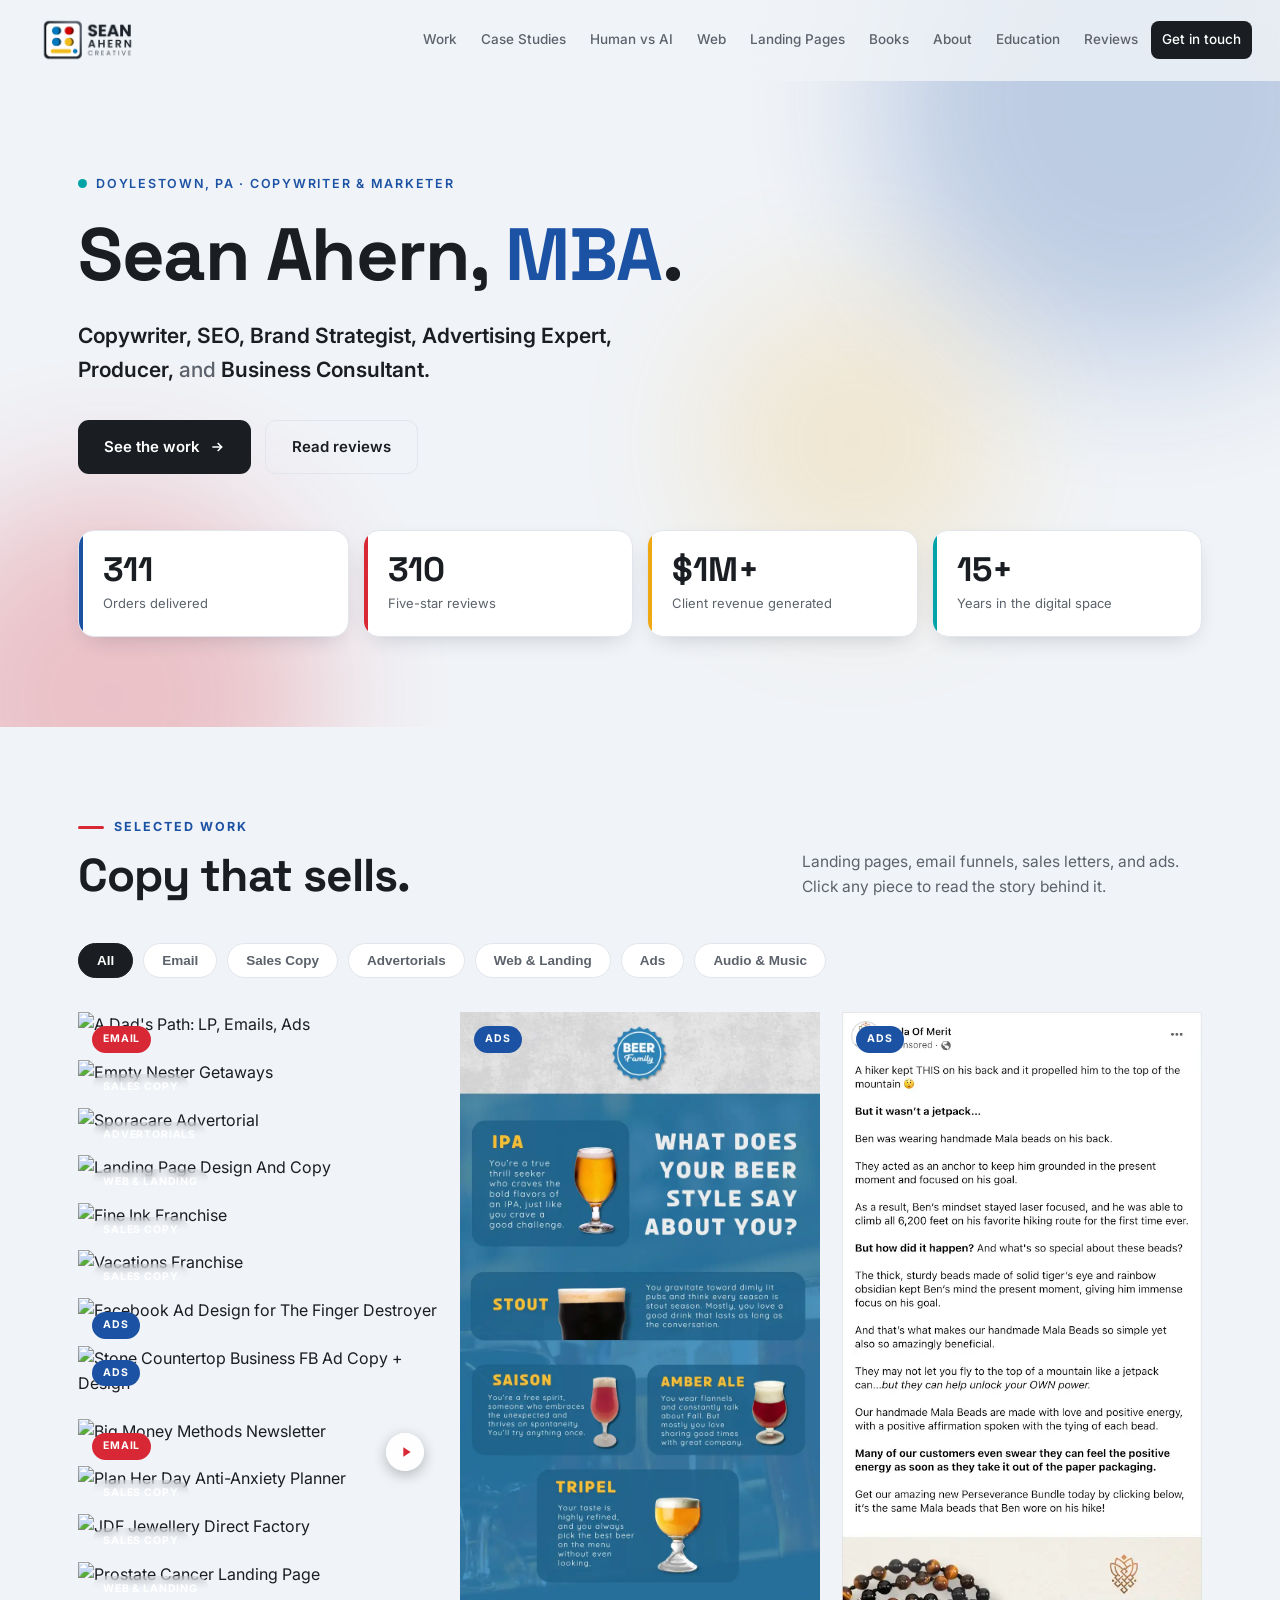
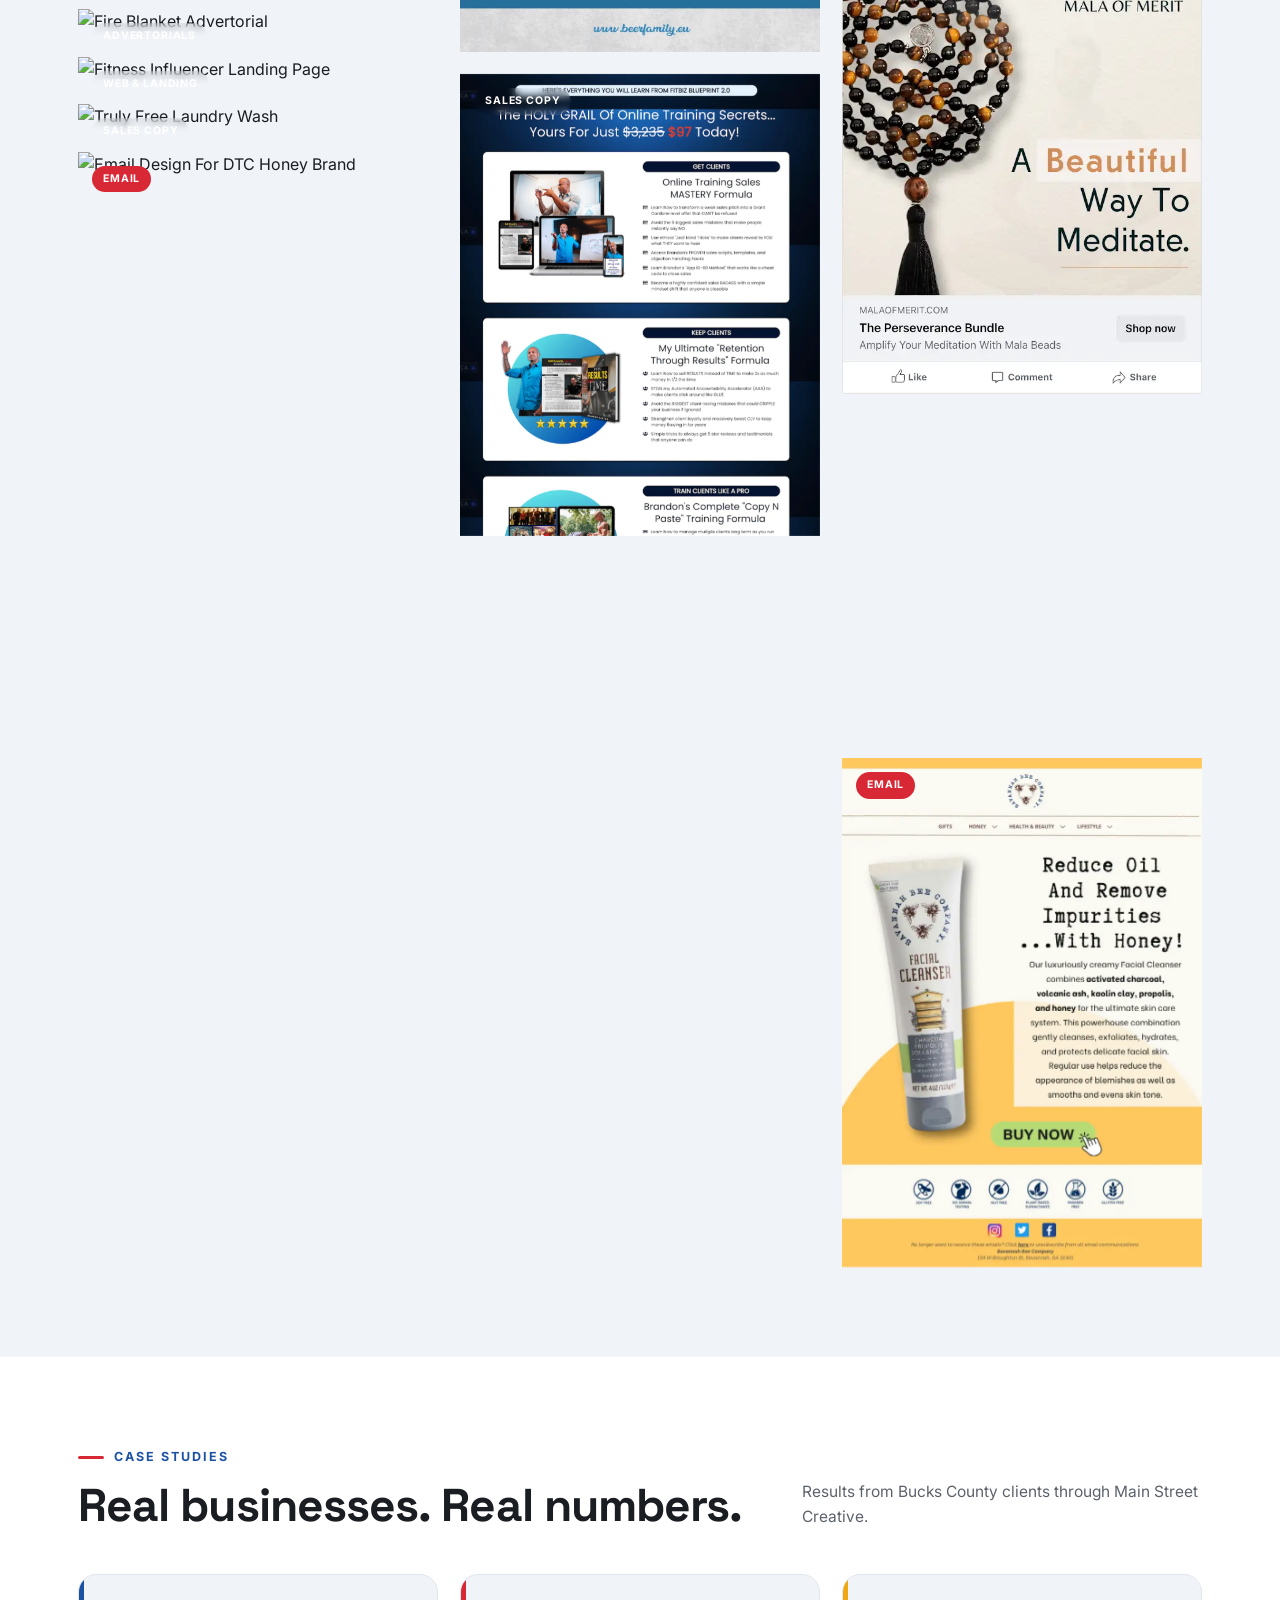
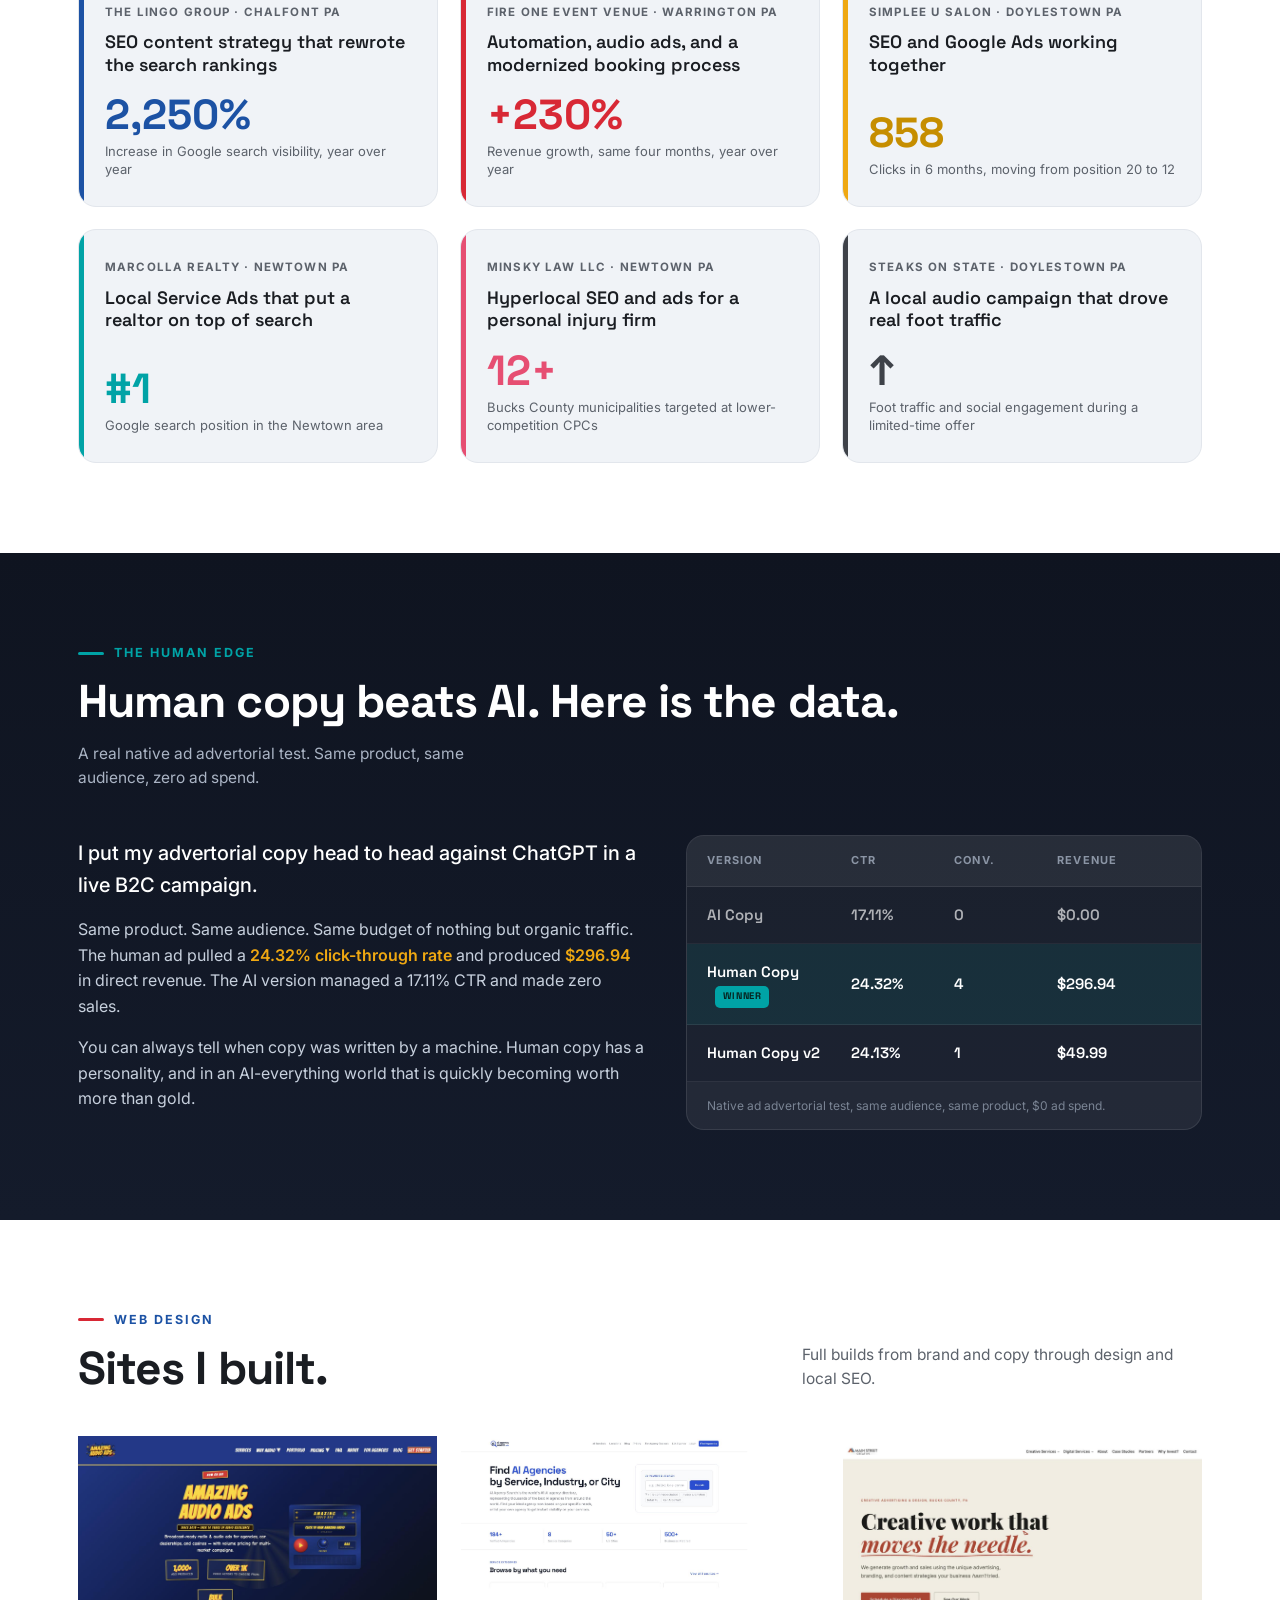
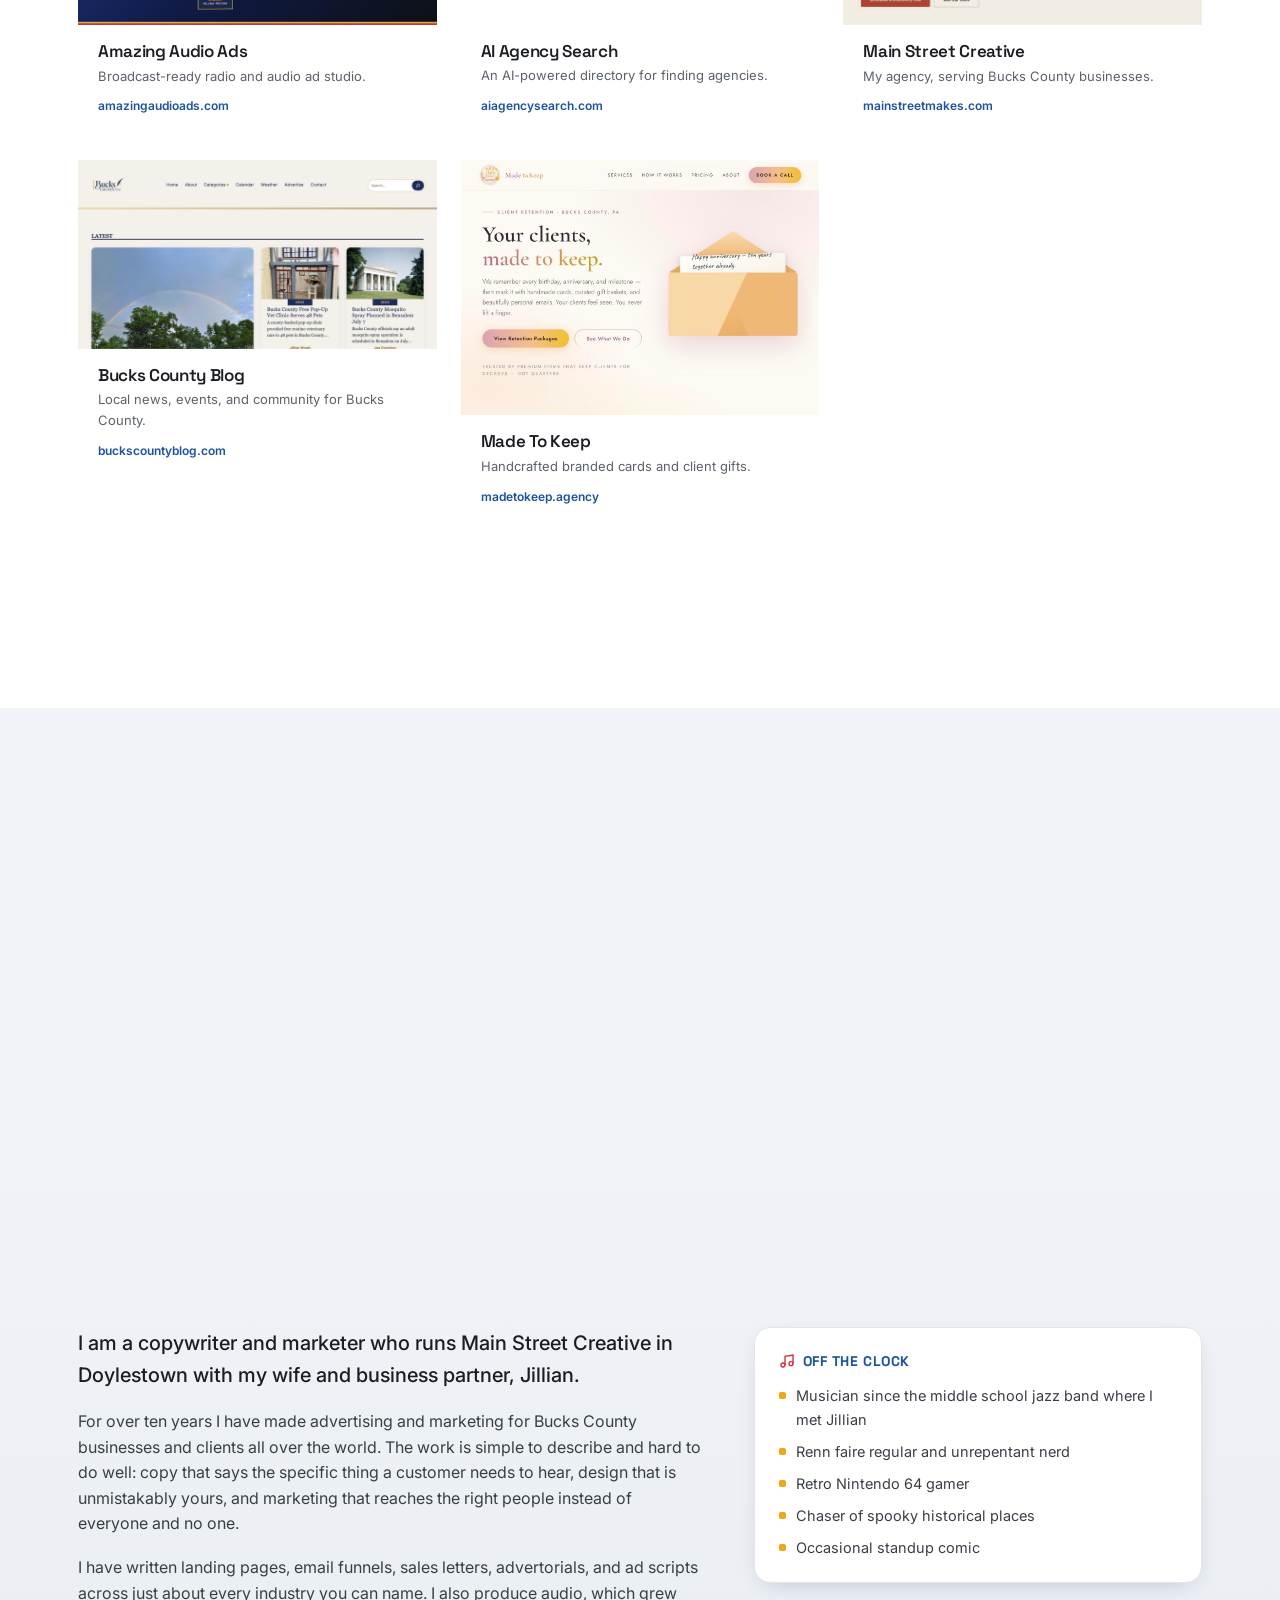
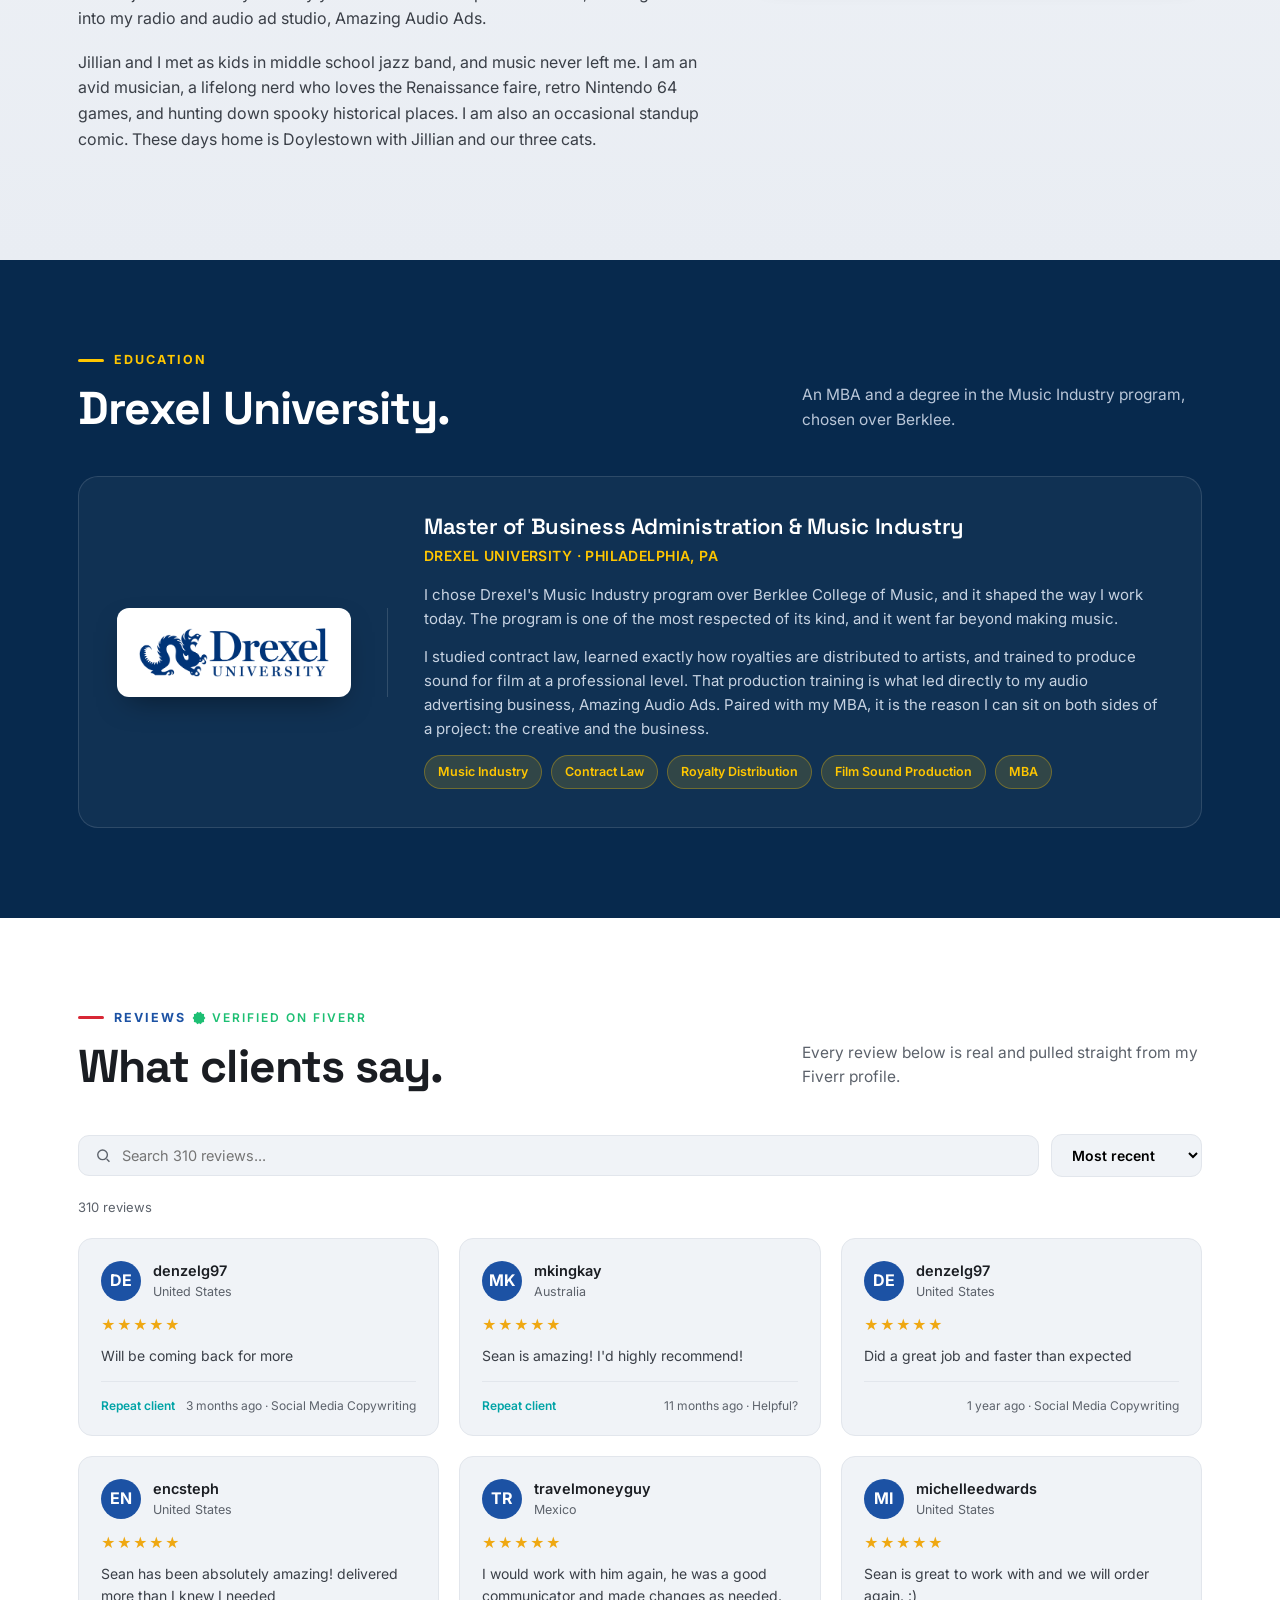
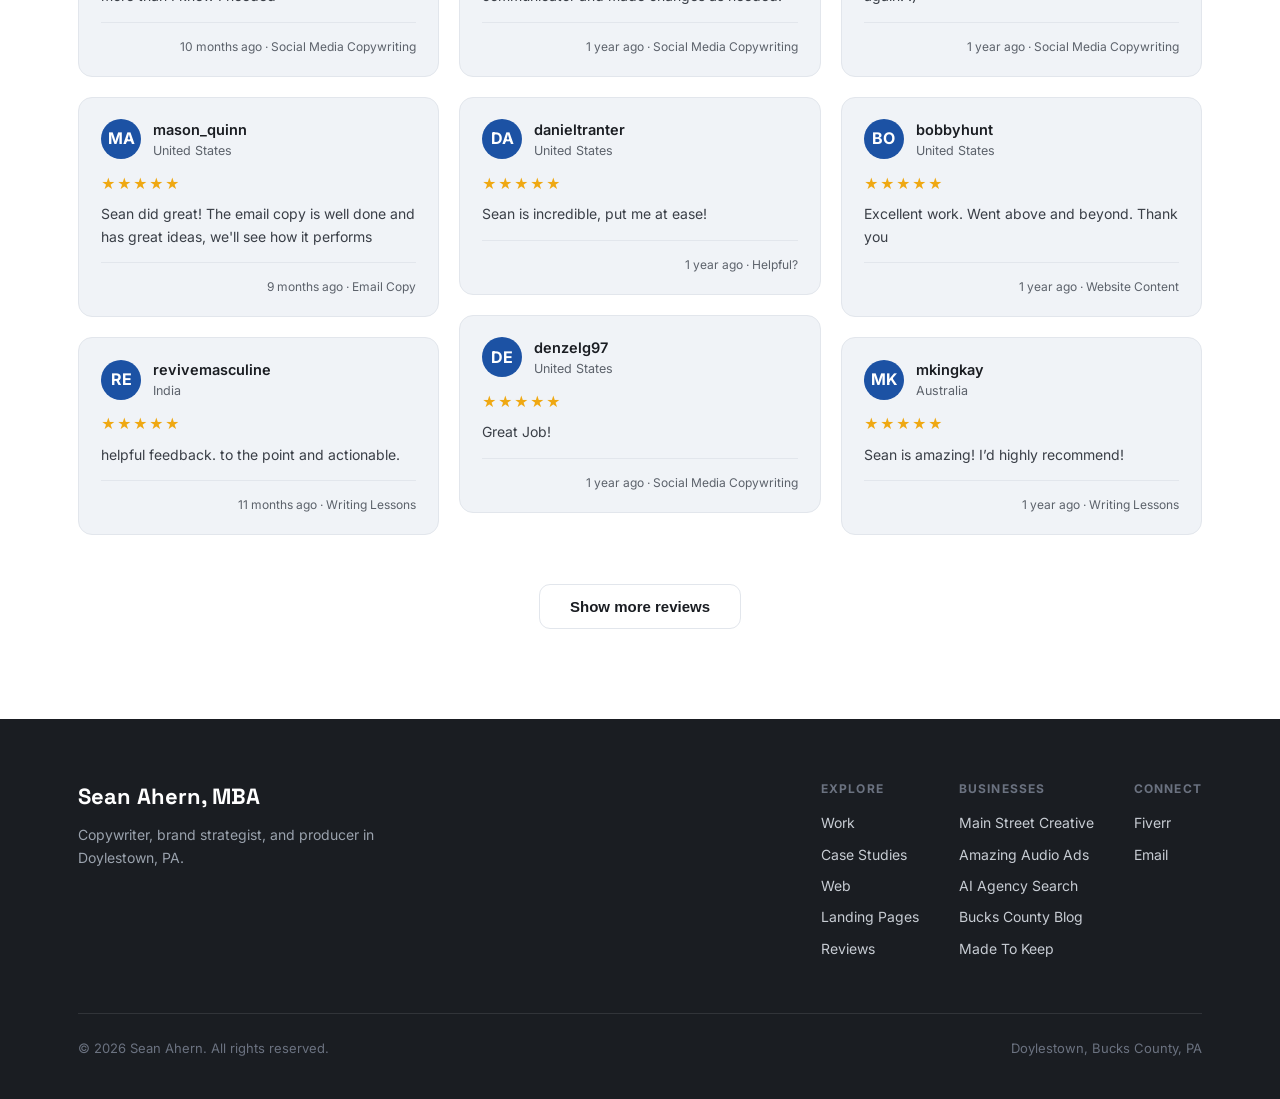
==== commit a03158f9: "Add Landing Pages page and link it from the nav, web section and footer Co-Authored-By: Claude Opus " ====
--- a/index.html
+++ b/index.html
@@ -254,6 +254,7 @@
     <a href="#cases">Case Studies</a>
     <a href="#versus">Human vs AI</a>
     <a href="#web">Web</a>
+    <a href="landing-pages.html">Landing Pages</a>
     <a href="#books">Books</a>
     <a href="#about">About</a>
     <a href="#edu">Education</a>
@@ -362,6 +363,7 @@
         <div class="meta"><h3>Made To Keep</h3><p>Handcrafted branded cards and client gifts.</p><span class="u">madetokeep.agency</span></div>
       </a>
     </div>
+    <div style="margin-top:40px" class="reveal"><a href="landing-pages.html" class="btn btn-p">See the landing pages I wrote <svg width="16" height="16" viewBox="0 0 24 24" fill="none" stroke="currentColor" stroke-width="2.4"><path d="M5 12h14M13 6l6 6-6 6"/></svg></a></div>
   </div>
 </section>
 
@@ -472,7 +474,7 @@
     <div class="foot-grid">
       <div class="foot-brand">Sean Ahern, MBA<p>Copywriter, brand strategist, and producer in Doylestown, PA.</p></div>
       <div class="foot-links">
-        <div class="foot-col"><h5>Explore</h5><a href="#work">Work</a><a href="#cases">Case Studies</a><a href="#web">Web</a><a href="#reviews">Reviews</a></div>
+        <div class="foot-col"><h5>Explore</h5><a href="#work">Work</a><a href="#cases">Case Studies</a><a href="#web">Web</a><a href="landing-pages.html">Landing Pages</a><a href="#reviews">Reviews</a></div>
         <div class="foot-col"><h5>Businesses</h5><a href="https://mainstreetmakes.com" target="_blank" rel="noopener">Main Street Creative</a><a href="https://amazingaudioads.com" target="_blank" rel="noopener">Amazing Audio Ads</a><a href="https://aiagencysearch.com" target="_blank" rel="noopener">AI Agency Search</a><a href="https://buckscountyblog.com" target="_blank" rel="noopener">Bucks County Blog</a><a href="https://madetokeep.agency" target="_blank" rel="noopener">Made To Keep</a></div>
         <div class="foot-col"><h5>Connect</h5><a href="https://www.fiverr.com/seanaherncopy" target="_blank" rel="noopener">Fiverr</a><a href="mailto:sean@mainstreetmakes.com">Email</a></div>
       </div>
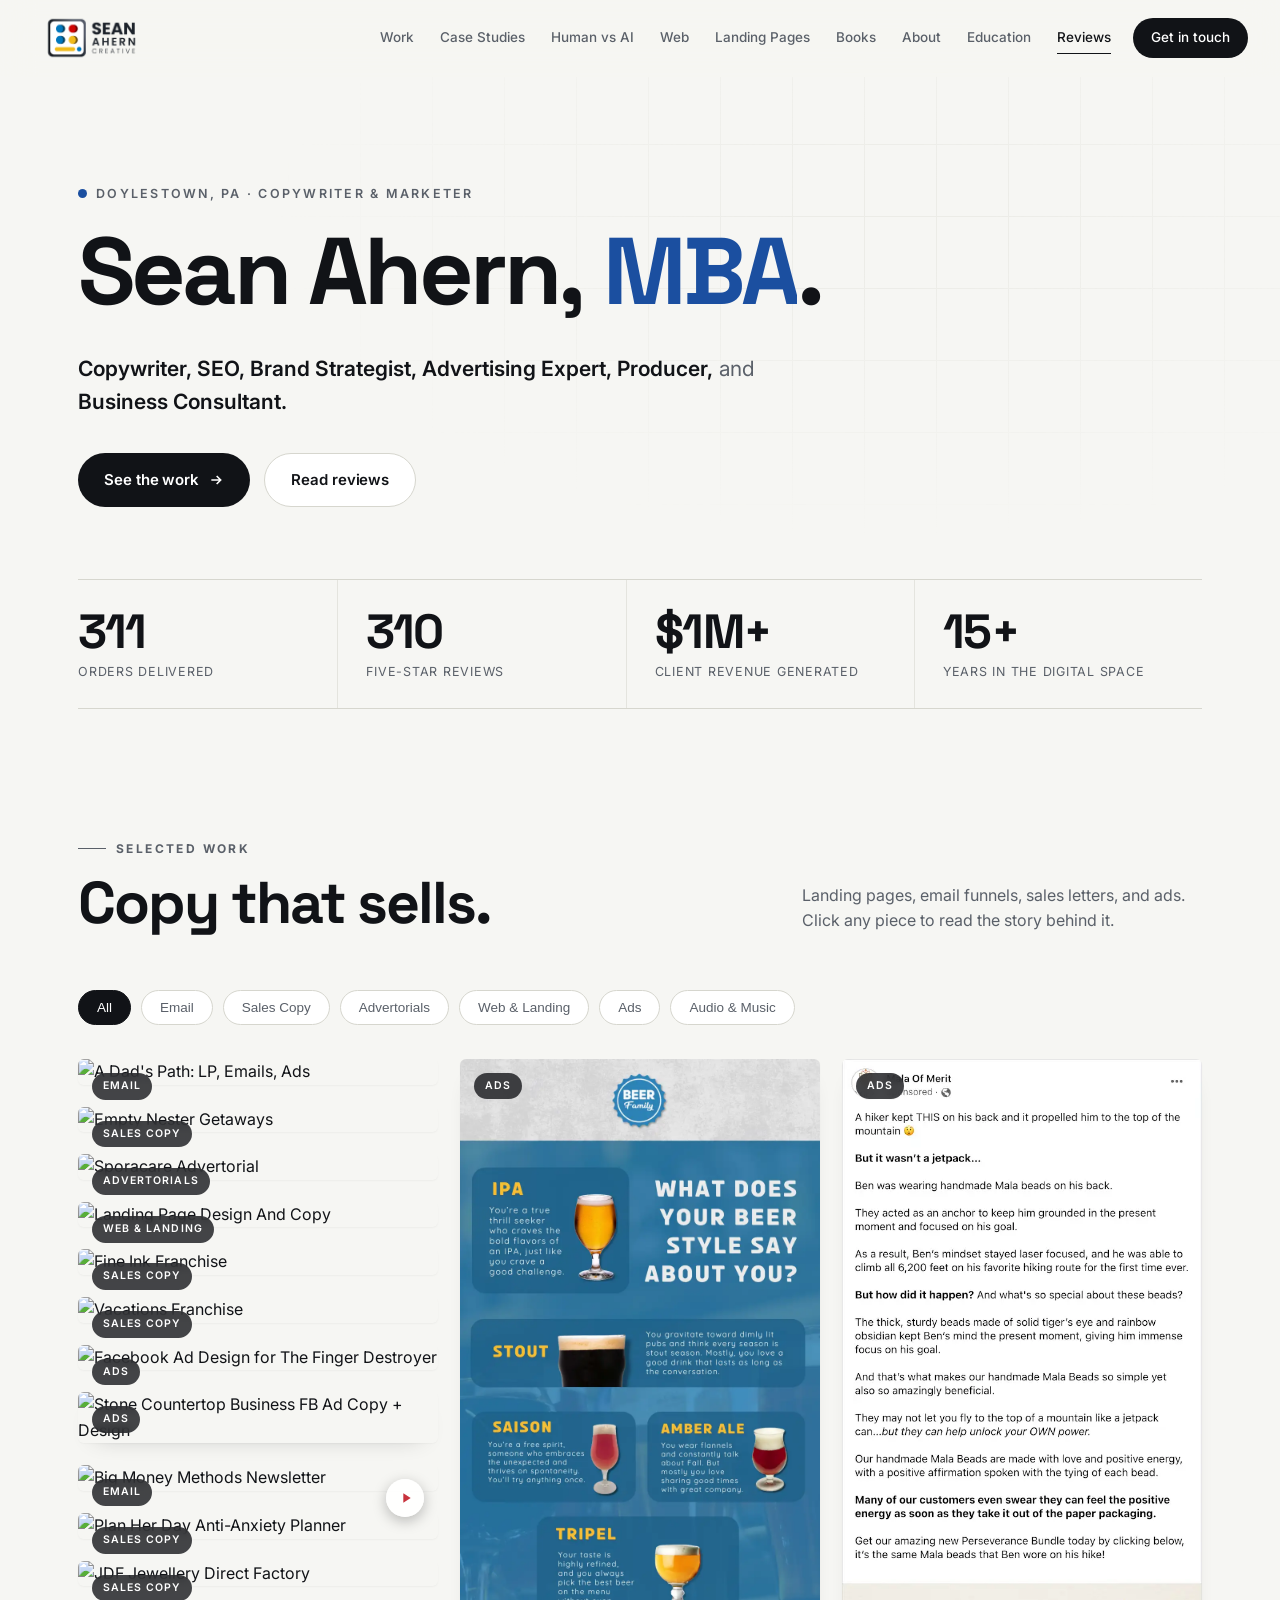
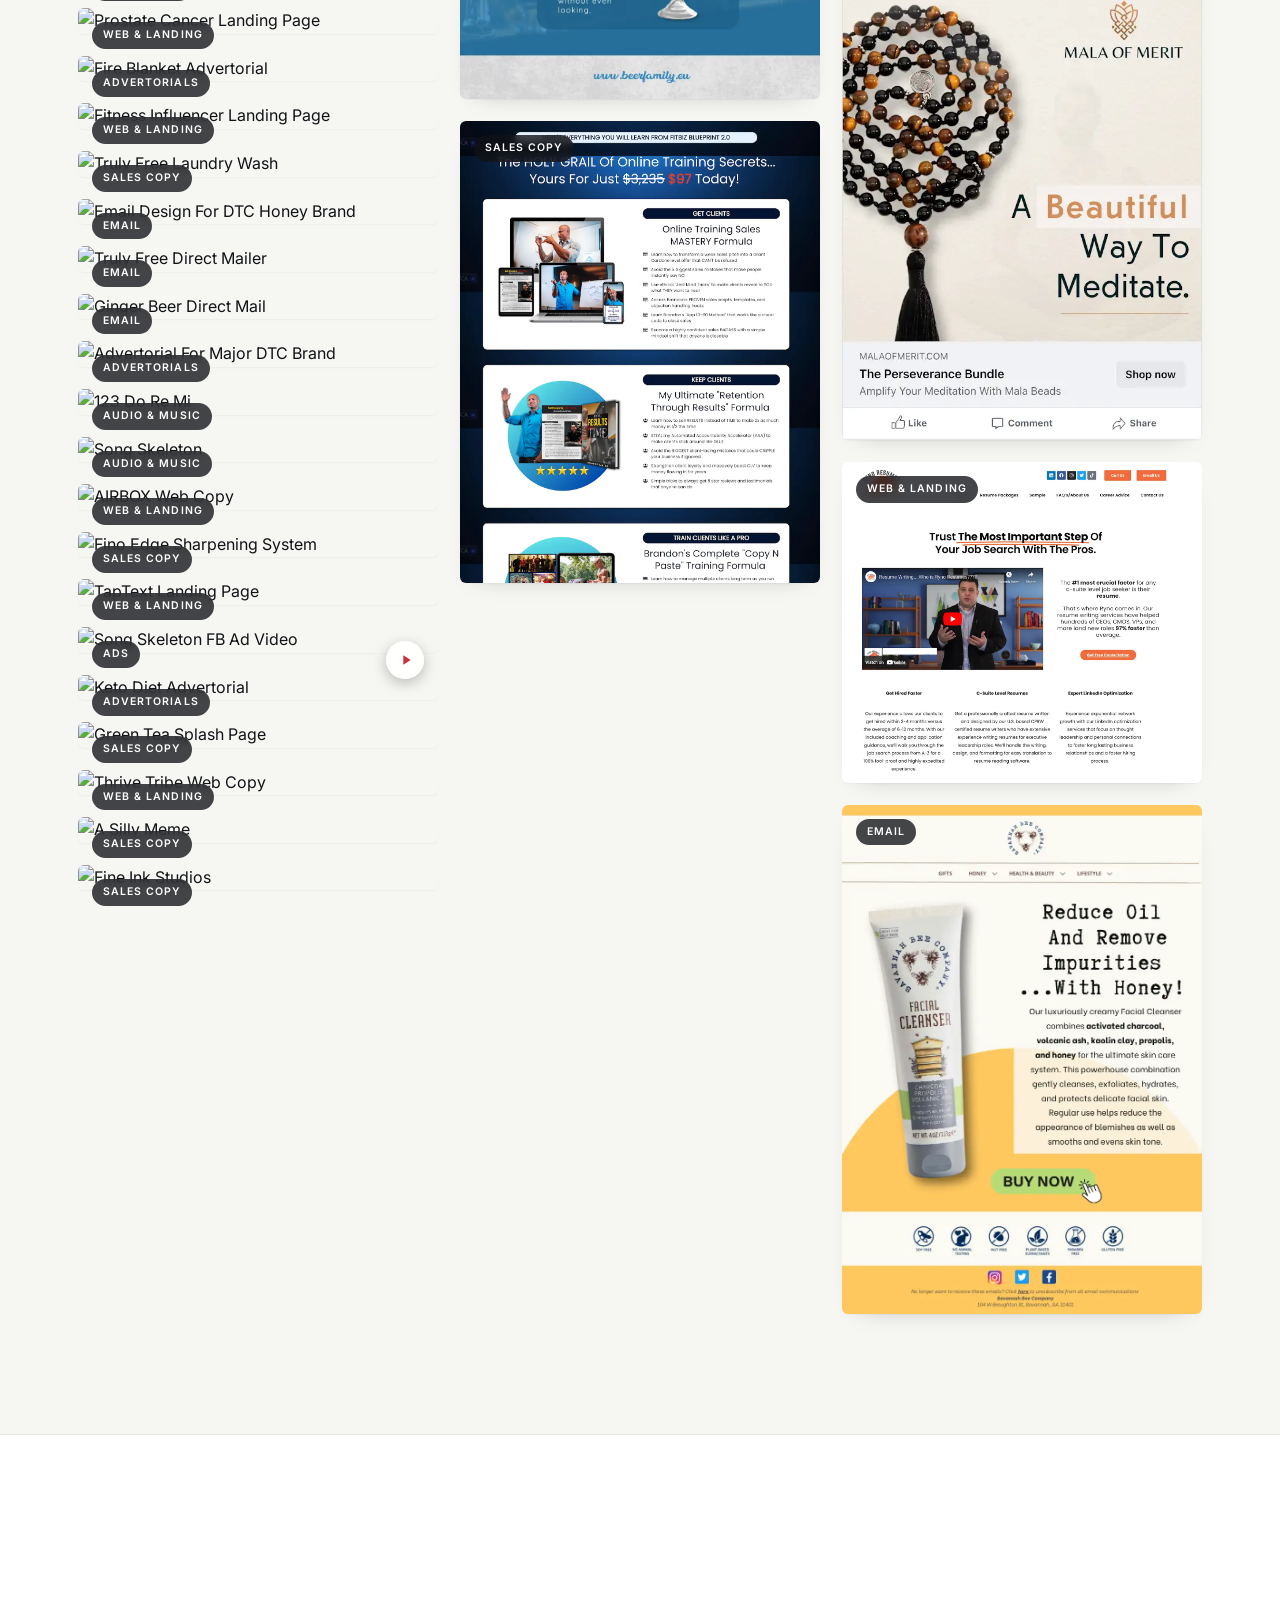
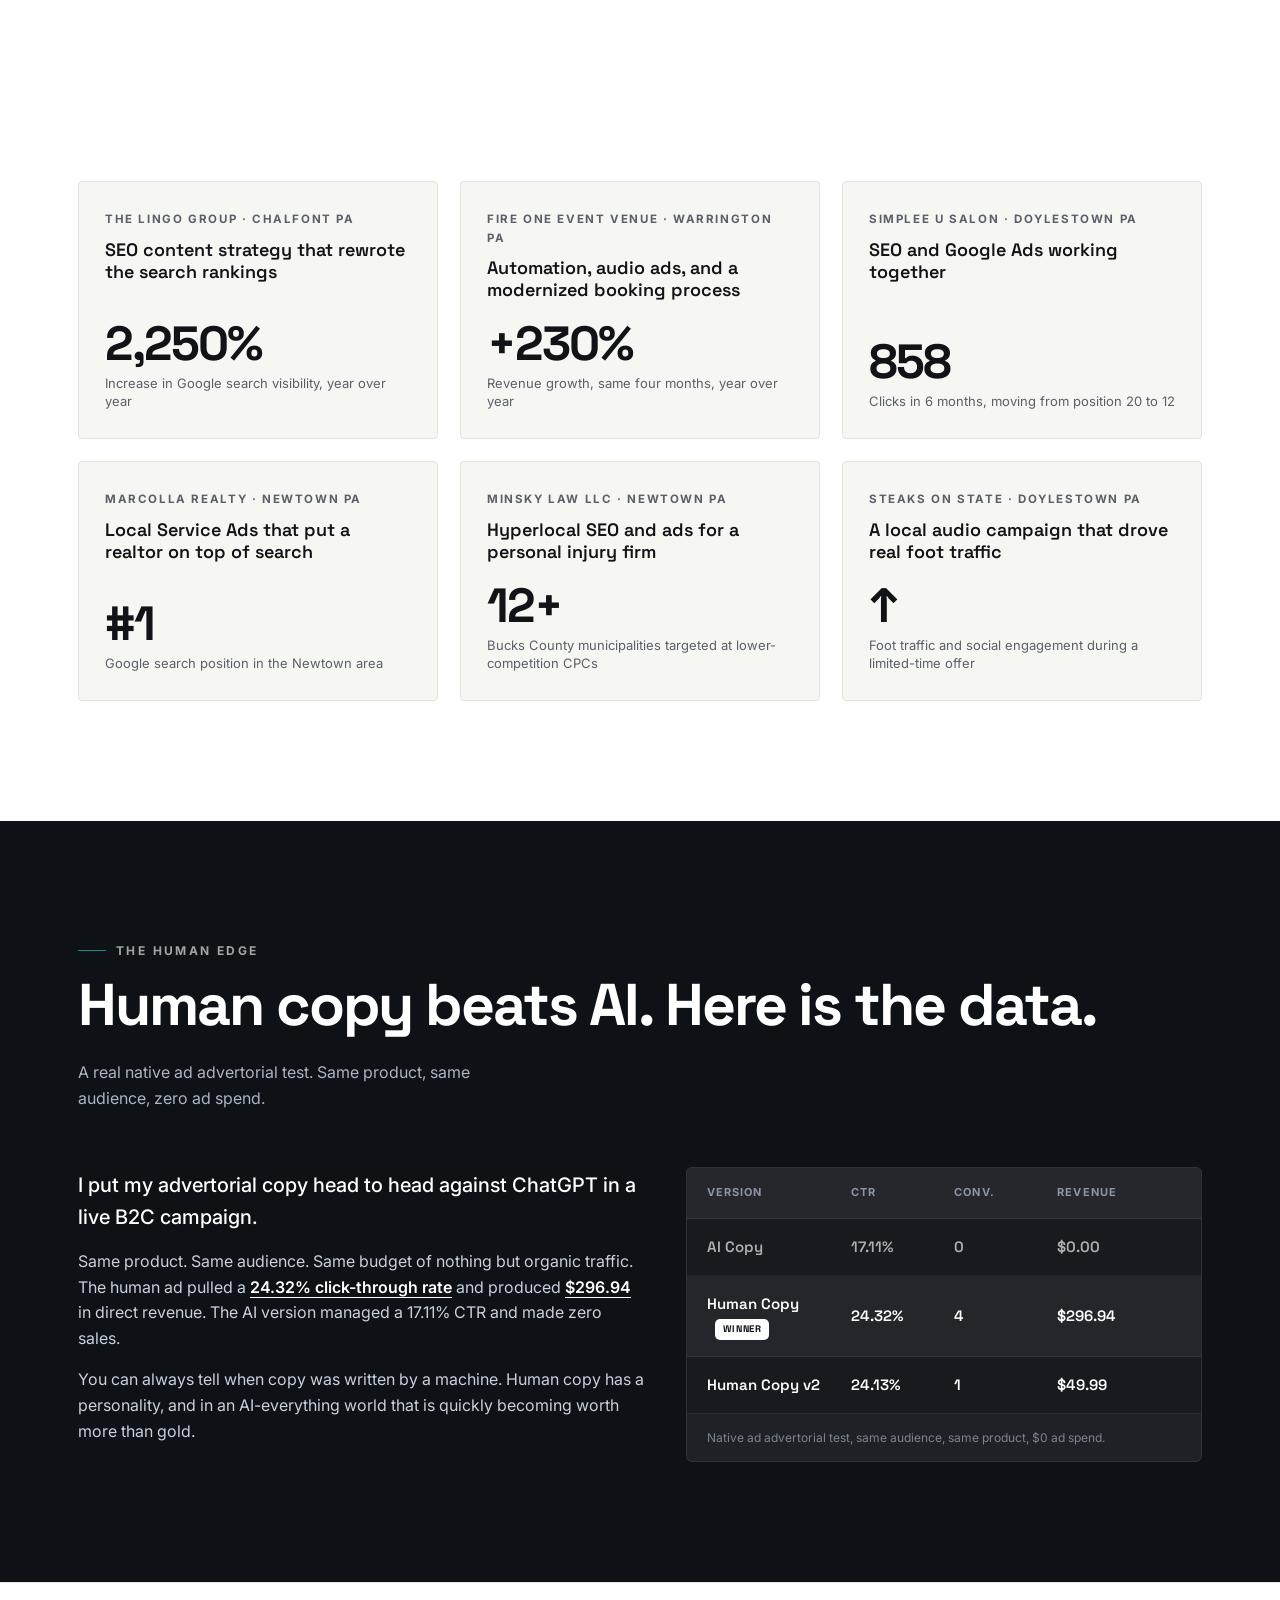
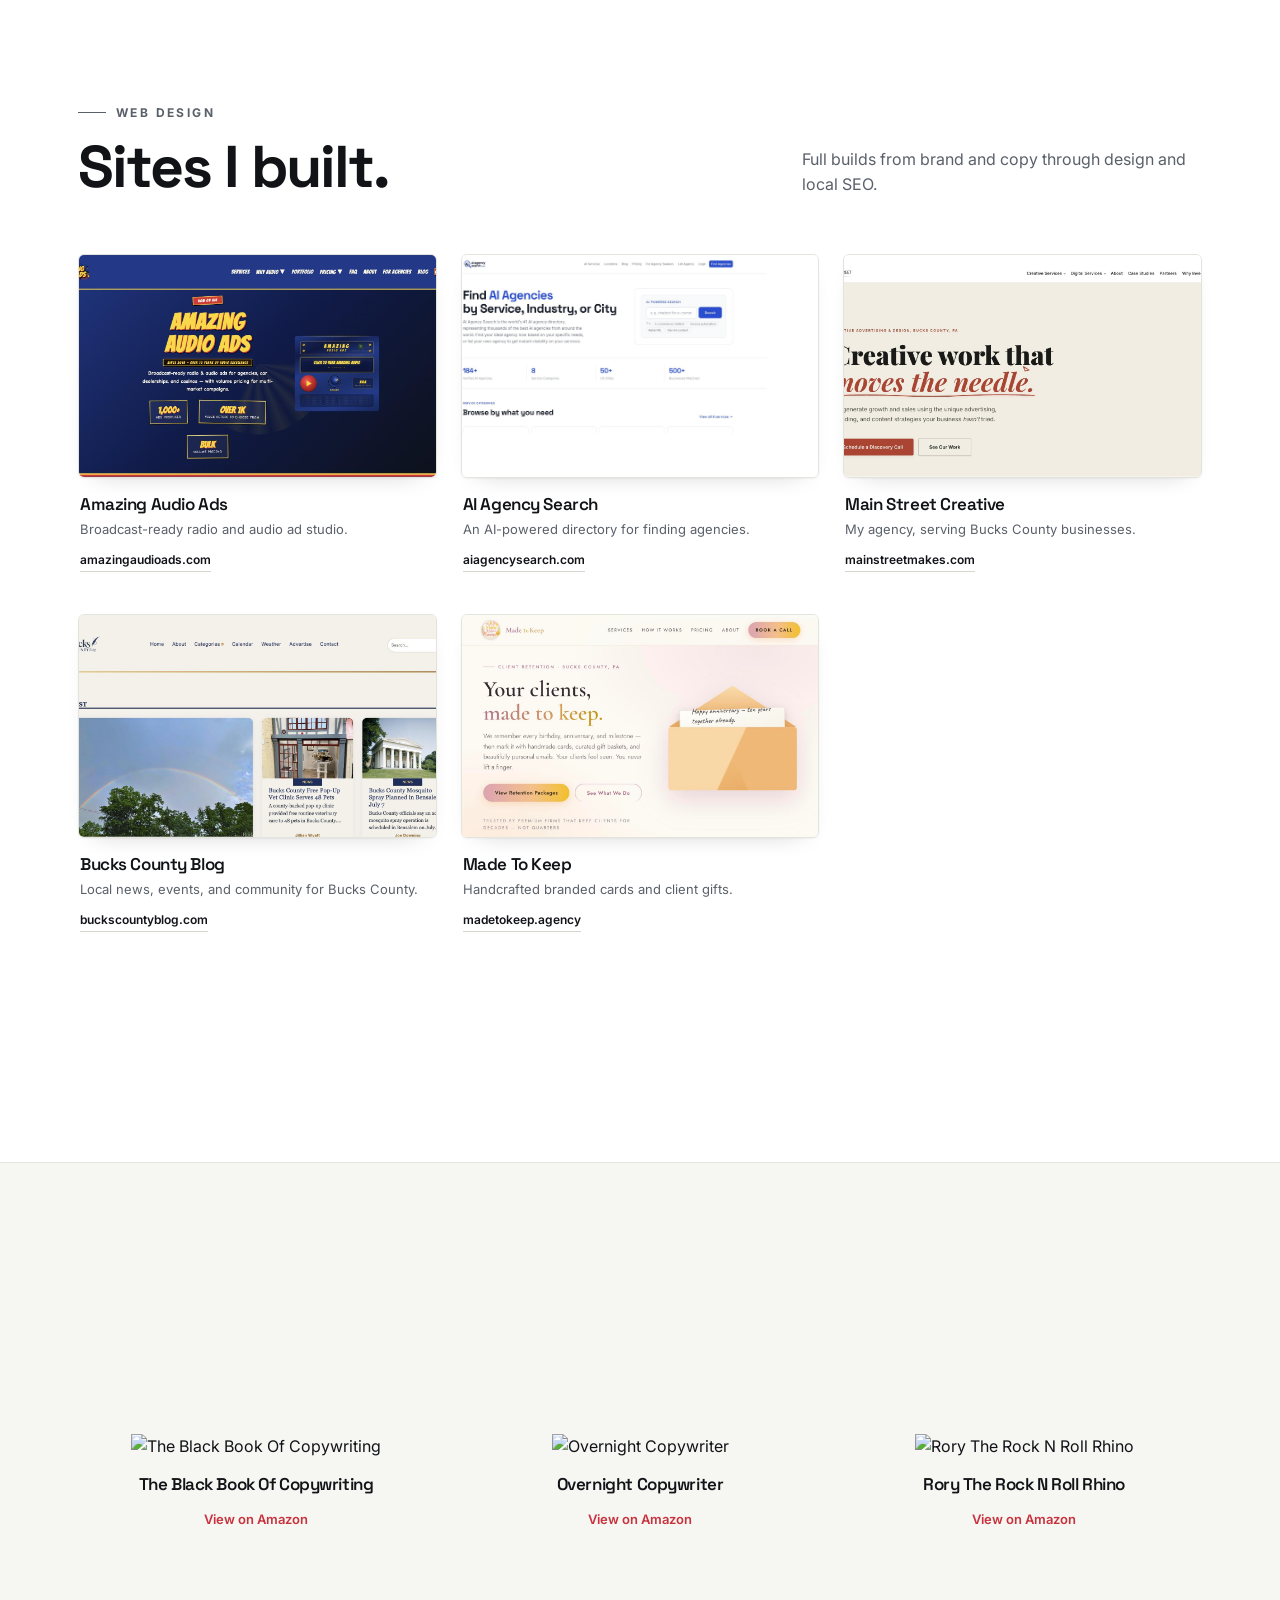
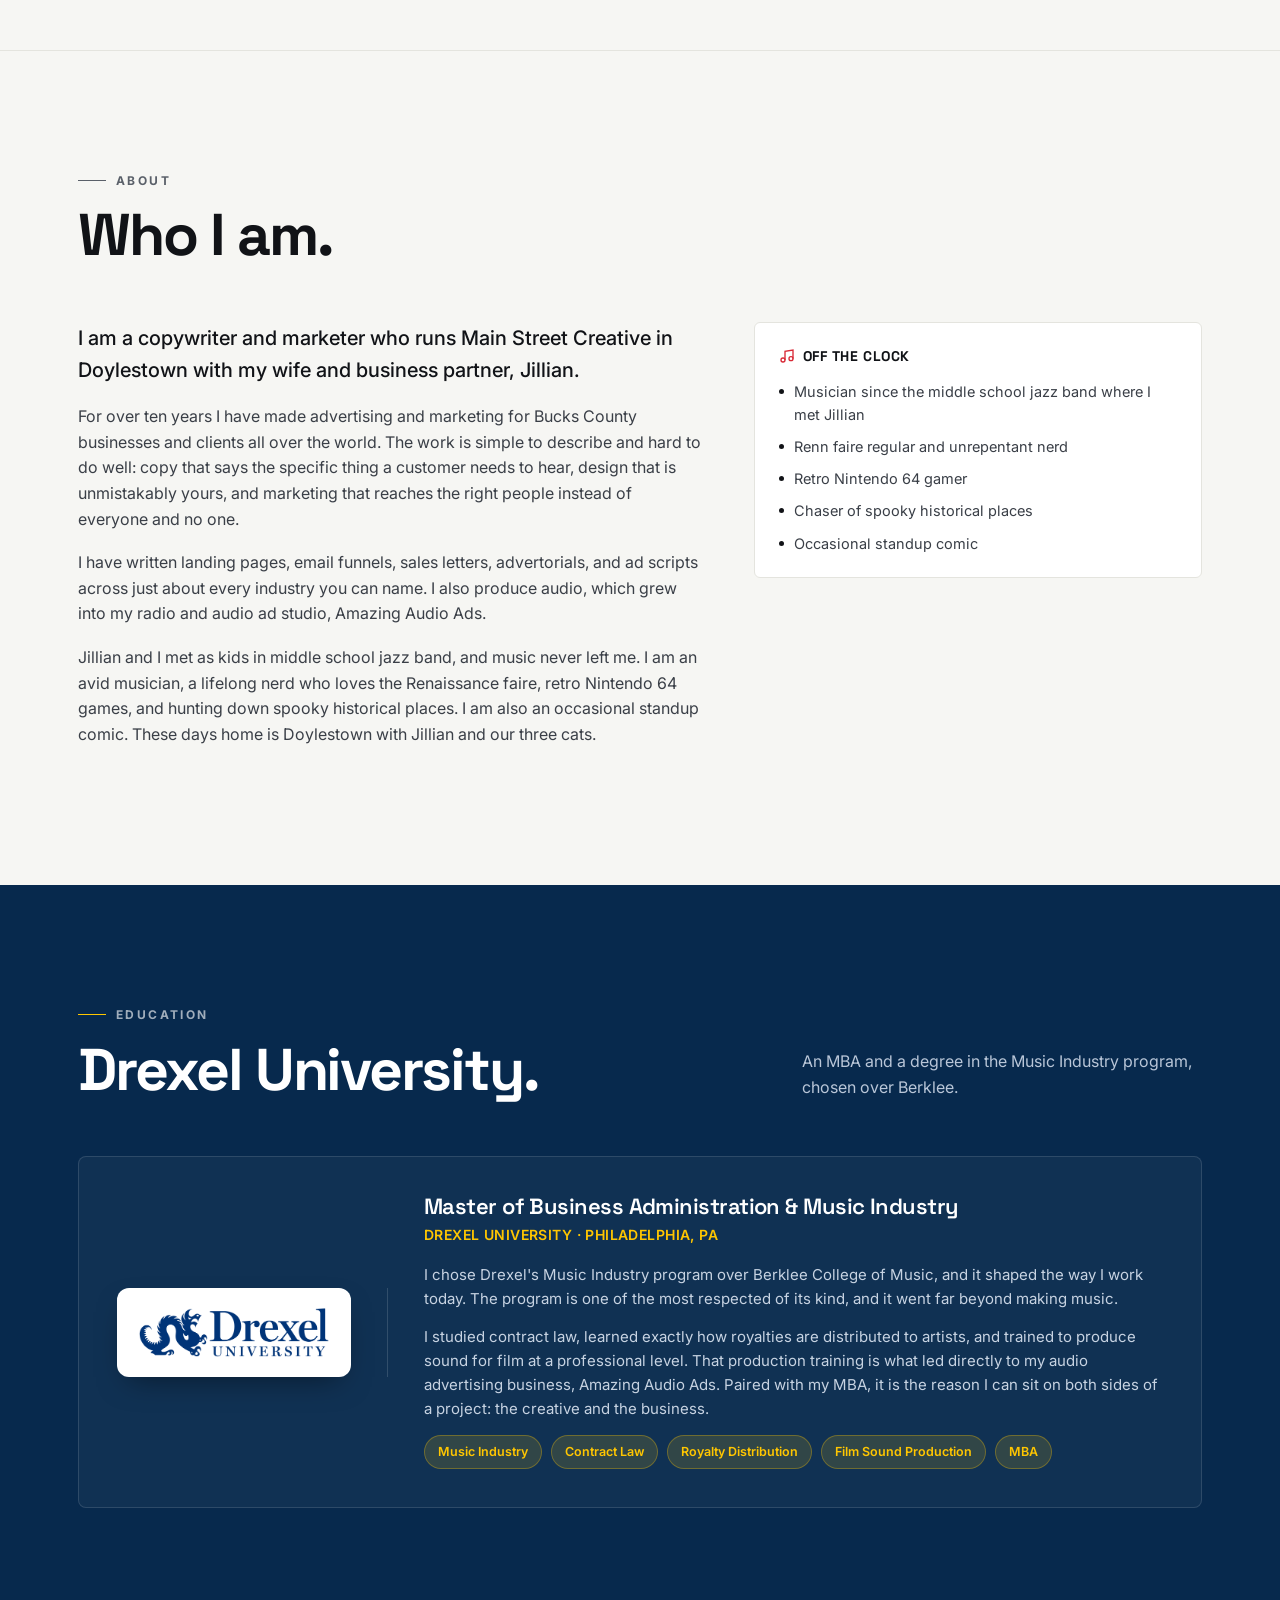
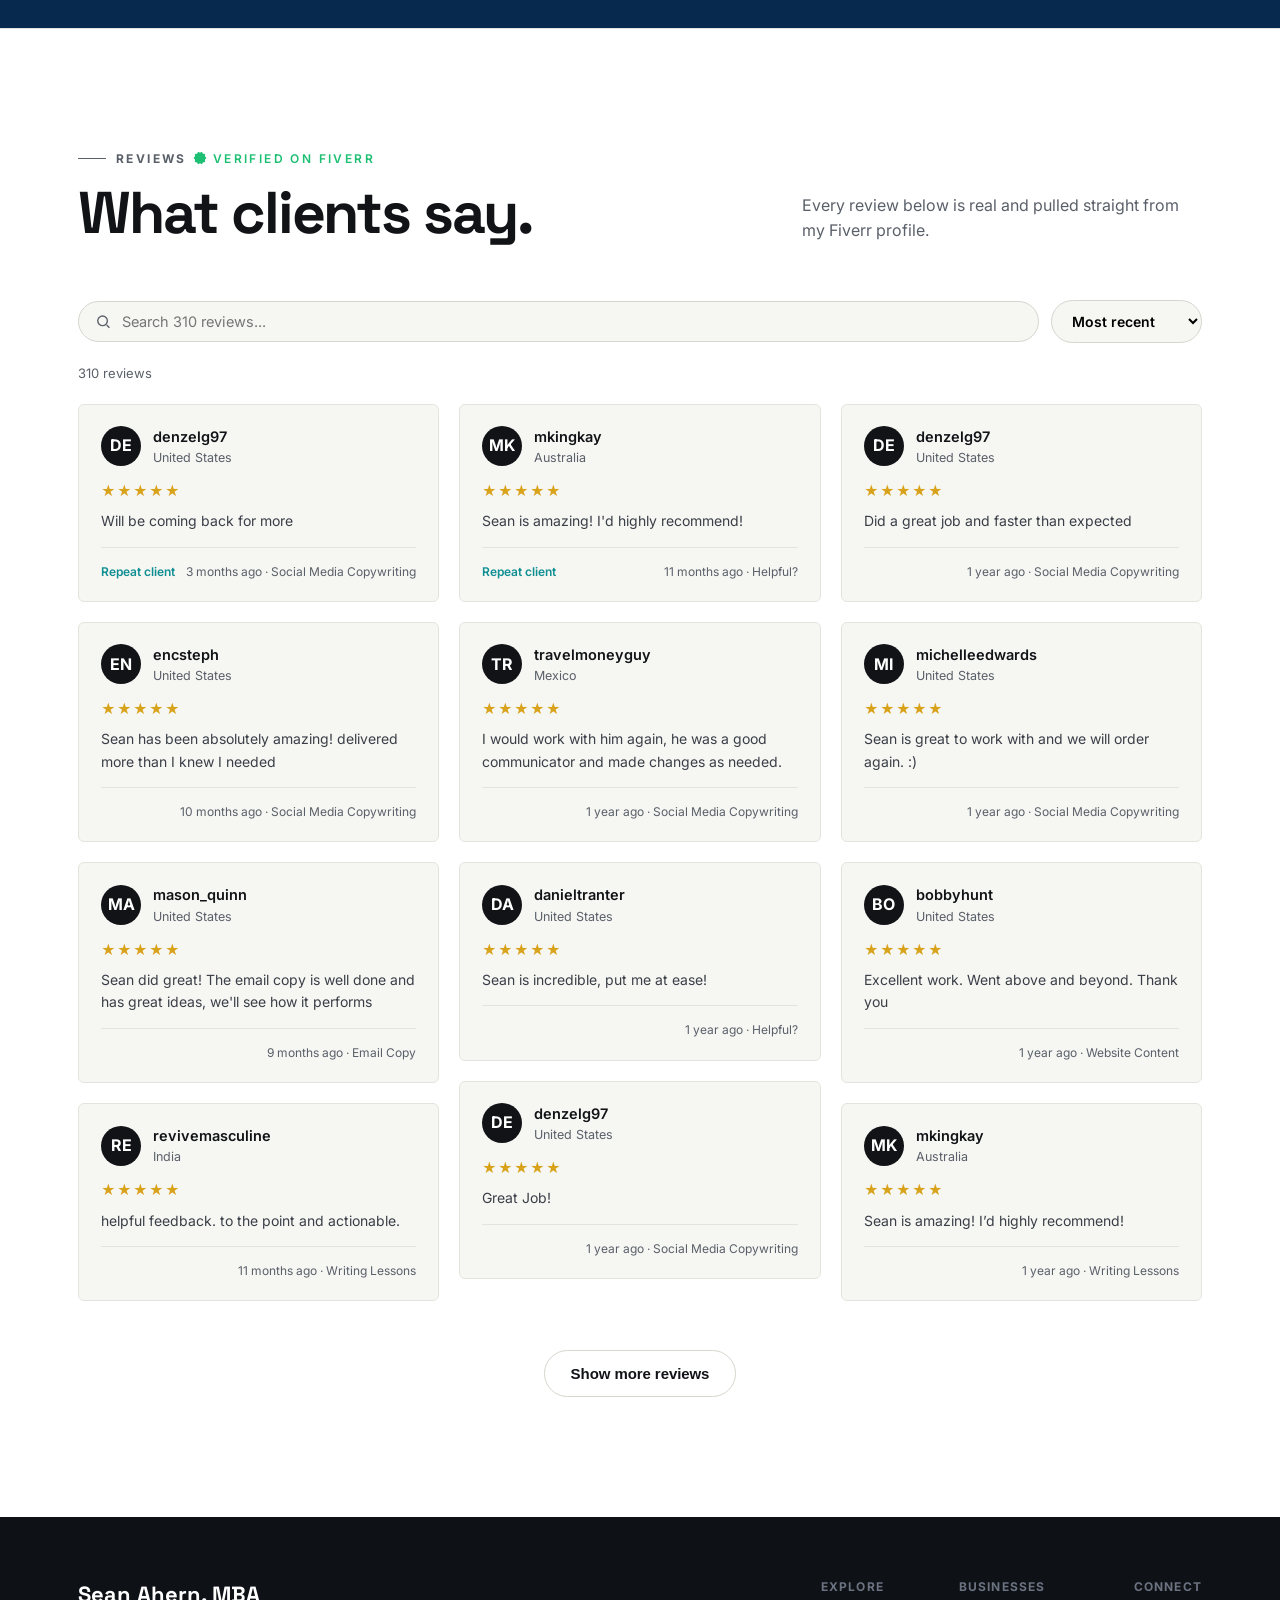
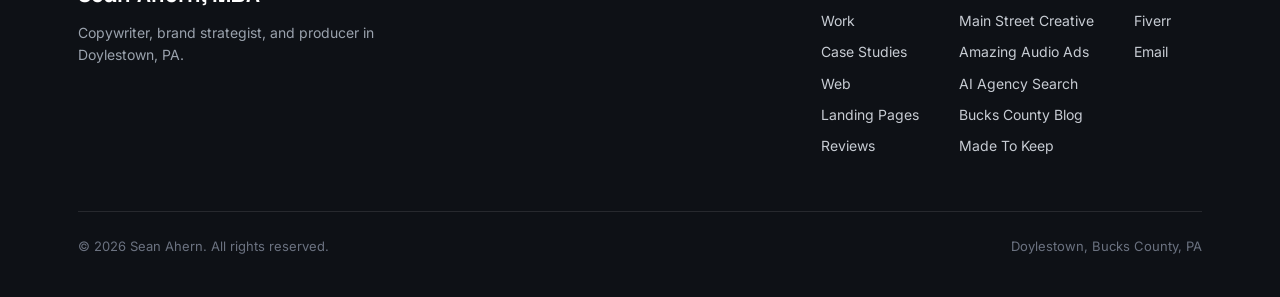
==== commit 694eb1cd: "Redesign: remove background gradients, refined layout, section animations; add AIRBOX cannabis landi" ====
--- a/index.html
+++ b/index.html
@@ -244,6 +244,7 @@
   .burger{display:flex}
 }
 </style>
+<link rel="stylesheet" href="site.css">
 </head>
 <body>
 
@@ -264,7 +265,6 @@
   <div class="burger" id="burger"><span></span><span></span><span></span></div>
 </nav>
 <header class="hero" id="top">
-  <div class="hero-bg"><div class="blob b1"></div><div class="blob b2"></div><div class="blob b3"></div></div>
   <div class="wrap">
     <div class="eyebrow reveal"><span class="pulse"></span>Doylestown, PA &middot; Copywriter &amp; Marketer</div>
     <h1 class="title reveal d1">Sean Ahern, <span class="g1">MBA</span>.</h1>
@@ -571,5 +571,6 @@
   renderRV();
 })();
 </script>
+<script src="site.js" defer></script>
 </body>
 </html>
--- a/site.css
+++ b/site.css
@@ -0,0 +1,169 @@
+/* Sean Ahern Digital: refined design layer (loads after the page's base styles) */
+:root{
+  --white:#F6F6F3; --paper:#FFFFFF; --ink:#111317; --muted:#5A6069; --line:#E4E4DE; --line-2:#D6D6CE;
+  --blue:#1B4FA0; --blue-ink:#163F80; --red:#C8323C; --amber:#D9A21B; --teal:#0F8F92;
+  --shadow:0 1px 2px rgba(17,19,23,.04),0 24px 48px -28px rgba(17,19,23,.28);
+  --shadow-sm:0 1px 2px rgba(17,19,23,.04),0 10px 24px -18px rgba(17,19,23,.30);
+  --ease:cubic-bezier(.16,1,.3,1);
+}
+body{background:var(--white);color:var(--ink);text-rendering:optimizeLegibility}
+::selection{background:var(--ink);color:#fff}
+h1,h2,h3,.disp{letter-spacing:-.025em}
+
+/* Scroll progress */
+.sx-progress{position:fixed;top:0;left:0;height:2px;width:100%;background:var(--ink);transform-origin:0 50%;transform:scaleX(0);z-index:300;pointer-events:none}
+
+/* Navigation */
+.nav{background:rgba(246,246,243,.78);backdrop-filter:saturate(1.4) blur(16px);-webkit-backdrop-filter:saturate(1.4) blur(16px);padding:14px 32px}
+.nav.scrolled{border-bottom:1px solid var(--line);box-shadow:none}
+.nav-links a{position:relative;color:var(--muted);border-radius:0;padding:8px 12px}
+.nav-links a:hover{background:none;color:var(--ink)}
+.nav-links a:not(.nav-cta)::after{content:"";position:absolute;left:12px;right:12px;bottom:3px;height:1px;background:var(--ink);transform:scaleX(0);transform-origin:right;transition:transform .45s var(--ease)}
+.nav-links a:not(.nav-cta):hover::after,.nav-links a.is-active::after{transform:scaleX(1);transform-origin:left}
+.nav-links a.is-active{color:var(--ink)}
+.nav-cta{border-radius:999px !important;padding:9px 18px !important;margin-left:8px}
+.nav-cta:hover{background:var(--blue) !important}
+
+/* Hero: no colored blobs, a quiet grid instead */
+.hero-bg{display:none !important}
+.hero{padding:180px 0 40px;background:var(--white)}
+#work{padding-top:90px}
+.hero::before{content:"";position:absolute;inset:0;background-image:linear-gradient(var(--line) 1px,transparent 1px),linear-gradient(90deg,var(--line) 1px,transparent 1px);background-size:72px 72px;opacity:.55;-webkit-mask-image:radial-gradient(ellipse 70% 60% at 70% 30%,#000 10%,transparent 70%);mask-image:radial-gradient(ellipse 70% 60% at 70% 30%,#000 10%,transparent 70%);pointer-events:none}
+.eyebrow{color:var(--muted);letter-spacing:.18em}
+.eyebrow .pulse{background:var(--blue);animation:sxPulse 2.4s infinite}
+@keyframes sxPulse{0%{box-shadow:0 0 0 0 rgba(27,79,160,.45)}70%{box-shadow:0 0 0 12px rgba(27,79,160,0)}100%{box-shadow:0 0 0 0 rgba(27,79,160,0)}}
+h1.title{font-size:clamp(44px,7.4vw,96px);letter-spacing:-.04em;line-height:.98}
+h1.title .g1{color:var(--blue)}
+.roles{color:var(--muted);font-weight:400;max-width:52ch}
+.btn{border-radius:999px;padding:14px 26px;letter-spacing:-.005em;transition:background .3s var(--ease),color .3s var(--ease),border-color .3s var(--ease),transform .45s var(--ease),box-shadow .45s var(--ease)}
+.btn-p{background:var(--ink)}
+.btn-p:hover{background:var(--blue);transform:translateY(-2px);box-shadow:0 16px 32px -18px rgba(27,79,160,.7)}
+.btn-p svg{transition:transform .45s var(--ease)}
+.btn-p:hover svg{transform:translateX(4px)}
+.btn-o{border:1px solid var(--line-2);background:var(--paper)}
+.btn-o:hover{border-color:var(--ink)}
+
+/* Stats as one clean strip */
+.stats{gap:0;margin-top:72px;border-top:1px solid var(--line-2);border-bottom:1px solid var(--line-2)}
+.stat{background:none;border:0;border-radius:0;box-shadow:none;padding:28px 28px 26px 0}
+.stat+.stat{padding-left:28px;border-left:1px solid var(--line)}
+.stat::before{display:none}
+.stat .n{font-size:clamp(34px,4vw,48px);letter-spacing:-.03em}
+.stat .l{font-size:12.5px;letter-spacing:.06em;text-transform:uppercase}
+@media(max-width:700px){.stat{flex:1 1 50%;padding:22px 16px 20px 0}.stat+.stat{padding-left:16px}.stat:nth-child(3){border-left:0;padding-left:0;border-top:1px solid var(--line)}.stat:nth-child(4){border-top:1px solid var(--line)}}
+
+/* Sections */
+section{padding:120px 0}
+@media(max-width:700px){section{padding:84px 0}}
+#cases,#web,#reviews{background:var(--paper)}
+#about{background:var(--white)}
+#versus{background:#0E1116}
+section+section{border-top:1px solid var(--line)}
+#versus,#edu{border-top:0}
+.sec-head{margin-bottom:56px;gap:24px}
+.sec-label{color:var(--muted);letter-spacing:.2em;font-size:12px}
+.sec-label::before{width:28px;height:1px;border-radius:0;background:currentColor;transform-origin:left;transition:transform 1s var(--ease) .1s}
+.sx .sec-label::before{transform:scaleX(0)}
+.sec-head h2{font-size:clamp(32px,4.6vw,60px);letter-spacing:-.035em}
+.sec-head p{font-size:16px}
+#versus .sec-label,#edu .sec-label{color:rgba(255,255,255,.62)}
+
+/* Section entrance: label rule draws, heading lifts out of a mask */
+.sx .sec-head h2,.sx .lp-hero h1{clip-path:inset(0 0 100% 0);transform:translateY(28px);transition:clip-path 1.1s var(--ease),transform 1.1s var(--ease)}
+.sx.sx-in .sec-head h2,.sx.sx-in .lp-hero h1{clip-path:inset(0 0 -10% 0);transform:none}
+.sx.sx-in .sec-label::before{transform:scaleX(1)}
+
+/* Reveal with a soft blur */
+.reveal{transform:translateY(28px);filter:blur(6px);transition:opacity 1s var(--ease),transform 1s var(--ease),filter 1s var(--ease)}
+.reveal.in{filter:none}
+
+/* Staggered grid children */
+.sx-st{opacity:0;transform:translateY(32px);transition:opacity .9s var(--ease),transform .9s var(--ease)}
+.sx-st.sx-on{opacity:1;transform:none}
+
+/* Filters */
+.chip{border:1px solid var(--line-2);background:var(--paper);font-weight:500;transition:.3s var(--ease)}
+.chip:hover{border-color:var(--ink);color:var(--ink)}
+.chip.on{background:var(--ink);border-color:var(--ink)}
+
+/* Work tiles */
+.tile img{border-radius:6px;box-shadow:var(--shadow-sm);transition:transform .8s var(--ease),box-shadow .6s var(--ease)}
+.tile{transition:opacity .9s var(--ease),transform .9s var(--ease)}
+.tile:hover img{box-shadow:var(--shadow)}
+.tile .ov{border-radius:6px}
+.tile .badge{background:rgba(17,19,23,.78) !important;color:#fff !important;font-weight:600;letter-spacing:.1em}
+
+/* Case studies: monochrome, numbers do the talking */
+.case{background:var(--white);border:1px solid var(--line);border-radius:4px;transition:transform .6s var(--ease),box-shadow .6s var(--ease),border-color .6s var(--ease)}
+.case::after{display:none}
+.case:hover{transform:translateY(-6px);box-shadow:var(--shadow);border-color:var(--line-2)}
+.case .big,.case:nth-child(n) .big{color:var(--ink) !important;font-size:48px;letter-spacing:-.04em}
+.case .client{letter-spacing:.14em}
+
+/* Human vs AI */
+.vs-table{border-radius:6px;border-color:rgba(255,255,255,.1)}
+.vs-badge{background:#fff;color:#0E1116}
+.vs-big{color:#fff}
+.vs-win{background:rgba(255,255,255,.05)}
+.vs-copy .em{color:#fff;text-decoration:underline;text-decoration-thickness:1px;text-underline-offset:4px}
+
+/* Web cards */
+.webcard .shot{aspect-ratio:16/10;overflow:hidden;border-radius:6px;box-shadow:var(--shadow-sm);border:1px solid var(--line)}
+.webcard .shot img{width:100%;height:100%;object-fit:cover;object-position:top;transition:transform 1.1s var(--ease)}
+.webcard:hover{transform:none}
+.webcard:hover .shot img{transform:scale(1.035)}
+.webcard .meta{padding:18px 2px}
+.webcard .meta .u{color:var(--ink);border-bottom:1px solid var(--line-2);padding-bottom:2px}
+
+/* About */
+.pcard{border-radius:6px;box-shadow:none;border:1px solid var(--line)}
+.pcard h4{color:var(--ink)}
+.pcard li::before{background:var(--ink);width:5px;height:5px;border-radius:50%;margin-top:9px}
+
+/* Education */
+.edu-wrap{border-radius:8px}
+
+/* Reviews */
+.rv{border-radius:6px;background:var(--white)}
+.rv-av{background:var(--ink)}
+.rv-stars{color:var(--amber)}
+.rv-search,.rv-sort{border:1px solid var(--line-2);border-radius:999px}
+
+/* Footer */
+footer{background:#0E1116}
+.foot-col a{position:relative;width:max-content}
+.foot-col a:hover{color:#fff}
+
+/* Lightbox */
+.lb-inner{border-radius:8px}
+
+/* Landing pages page */
+.lp-hero{position:relative}
+.lp-hero::before{content:"";position:absolute;inset:0;background-image:linear-gradient(var(--line) 1px,transparent 1px),linear-gradient(90deg,var(--line) 1px,transparent 1px);background-size:72px 72px;opacity:.5;-webkit-mask-image:radial-gradient(ellipse 60% 70% at 80% 20%,#000 10%,transparent 70%);mask-image:radial-gradient(ellipse 60% 70% at 80% 20%,#000 10%,transparent 70%);pointer-events:none}
+.lp-hero .wrap{position:relative}
+.lp-hero h1{font-size:clamp(42px,6.6vw,84px) !important;letter-spacing:-.04em;line-height:.98;max-width:14ch !important}
+.lp-shot{border-radius:8px !important;border:1px solid var(--line);box-shadow:var(--shadow) !important}
+.lp-shot img{transition:transform 1.2s var(--ease)}
+.lp-shot:hover{transform:none !important}
+.lp-shot:hover img{transform:scale(1.03)}
+.lp-shot .bar{background:#F1F1ED !important}
+.lp-tag{color:var(--muted) !important;letter-spacing:.18em !important}
+.lp-copy h2{font-size:clamp(28px,3.4vw,42px) !important;letter-spacing:-.03em}
+.lp-copy .u{color:var(--ink) !important}
+.lp-num{font-family:var(--f-disp);font-size:13px;color:var(--muted);letter-spacing:.08em;margin-bottom:18px;display:block}
+.lp-retired{display:inline-block;font-size:12.5px;font-weight:600;color:var(--muted);border:1px solid var(--line-2);border-radius:999px;padding:8px 14px}
+.lp-item{padding-top:70px;border-top:1px solid var(--line)}
+.lp-item:first-child{border-top:0;padding-top:0}
+.lp-shot .bar i{background:#D4D4CC !important}
+
+/* Hero word rise */
+.sx-w{display:inline-block;overflow:hidden;vertical-align:bottom;padding-bottom:.08em}
+.sx-w>span{display:inline-block;transform:translateY(105%);transition:transform 1.1s var(--ease)}
+.sx-ready .sx-w>span{transform:none}
+
+@media (prefers-reduced-motion: reduce){
+  *,*::before,*::after{animation:none !important;transition:none !important}
+  .reveal,.sx-st,.tile{opacity:1 !important;transform:none !important;filter:none !important}
+  .sx .sec-head h2,.sx .lp-hero h1{clip-path:none !important;transform:none !important}
+  .sx-w>span{transform:none !important}
+}
